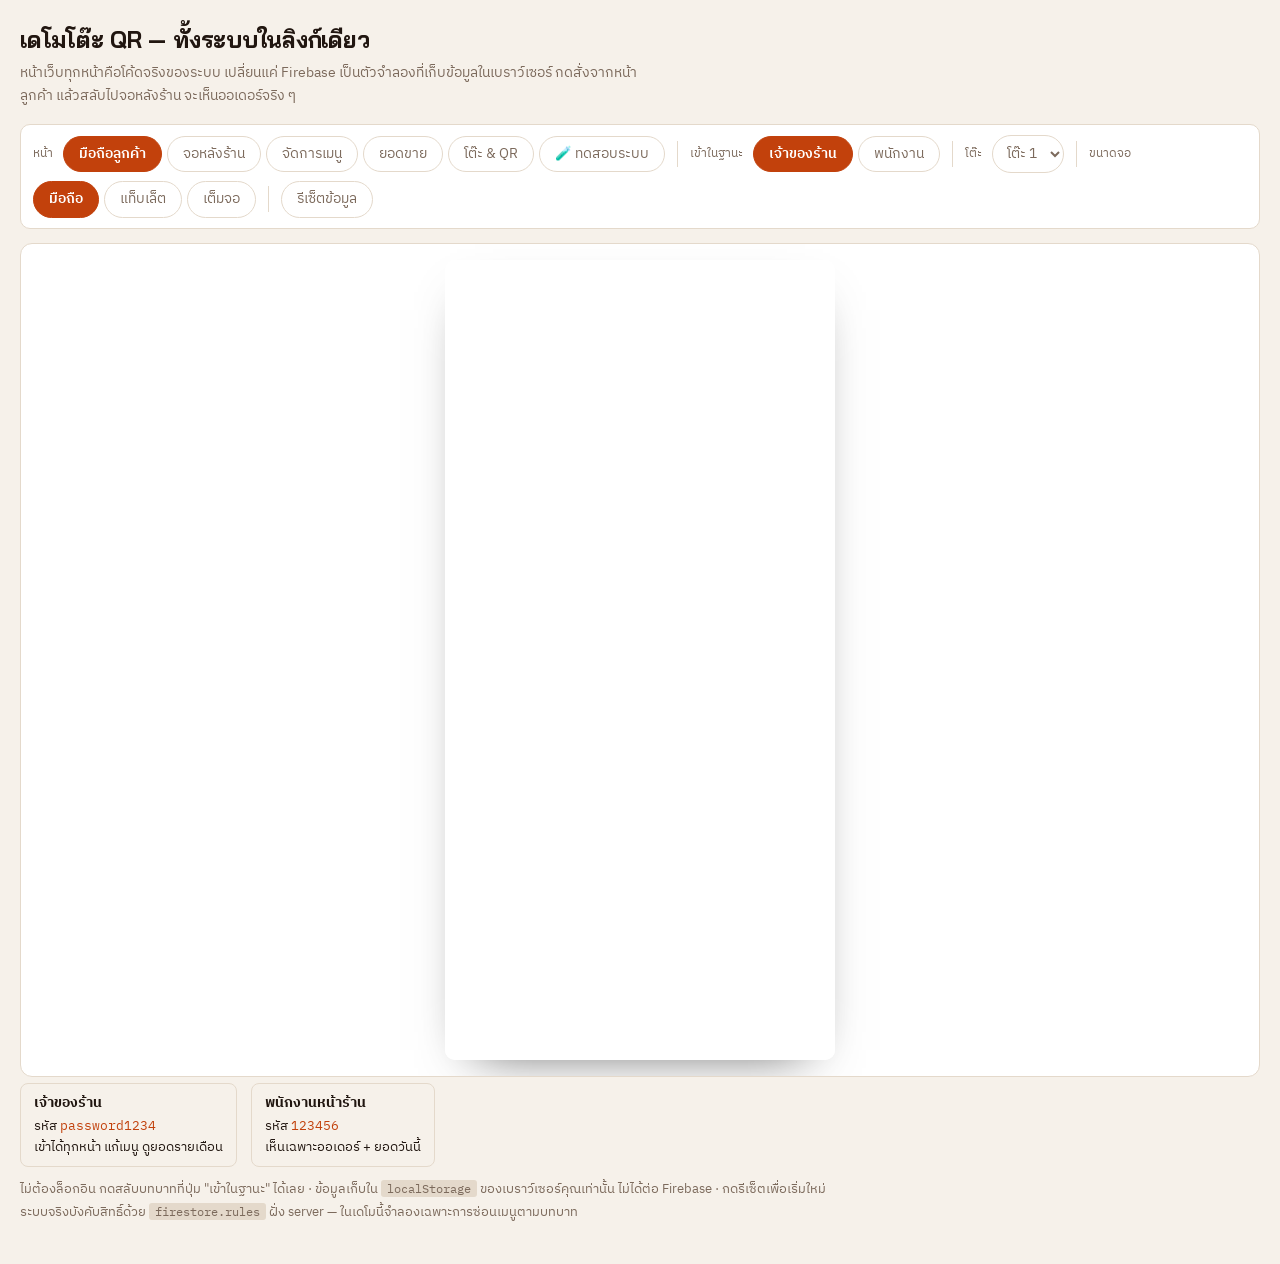
==== public/demo/index.html @ 30f846d1 "Translate Thai dish names to Burmese automatically on the staff board When the owner has not typed a" ====
<!doctype html>
<html lang="th">
<meta name="viewport" content="width=device-width, initial-scale=1">
<meta name="robots" content="noindex">
<meta charset="utf-8">
<title>เดโมโต๊ะ QR</title>
<link rel="preconnect" href="https://fonts.googleapis.com">
<link rel="preconnect" href="https://fonts.gstatic.com" crossorigin>
<link rel="stylesheet" href="https://fonts.googleapis.com/css2?family=Bai+Jamjuree:wght@600;700&family=IBM+Plex+Mono:wght@400;500&family=IBM+Plex+Sans+Thai:wght@400;500;600&family=Noto+Sans+Myanmar:wght@400;600&display=swap">
<style>
:root{--bg:#12100D;--panel:#1C1812;--line:#332A20;--ink:#F2E9DE;--muted:#9C8C7B;--accent:#FB923C;--on:#1C1006}
@media (prefers-color-scheme:light){:root{--bg:#F6F1EA;--panel:#FFFFFF;--line:#E4D9CB;--ink:#211610;--muted:#7C6A5C;--accent:#C2410C;--on:#fff}}
*{box-sizing:border-box}
body{margin:0;background:var(--bg);color:var(--ink);
  font-family:"IBM Plex Sans Thai","Noto Sans Thai",system-ui,sans-serif;font-size:15px;line-height:1.7}
.wrap{max-width:1320px;margin:0 auto;padding:20px 20px 40px}
h1{font-family:"Bai Jamjuree","IBM Plex Sans Thai","Leelawadee UI","Noto Sans Thai",Tahoma,system-ui,sans-serif;font-size:23px;font-weight:700;margin:0 0 3px;letter-spacing:-.01em}
.sub{color:var(--muted);font-size:13.5px;margin:0 0 16px;max-width:80ch}
.bar{display:flex;flex-wrap:wrap;gap:8px;align-items:center;background:var(--panel);
  border:1px solid var(--line);border-radius:10px;padding:10px 12px;margin-bottom:14px}
.bar .grp{display:flex;gap:5px;flex-wrap:wrap;align-items:center}
.bar .sep{width:1px;height:26px;background:var(--line);margin:0 4px}
button,select{font:inherit;color:inherit;cursor:pointer}
.nb{border:1px solid var(--line);background:transparent;color:var(--muted);border-radius:100px;
  padding:6px 15px;font-size:13.5px;white-space:nowrap}
.nb:hover{color:var(--ink);border-color:var(--muted)}
.nb[aria-pressed="true"]{background:var(--accent);color:var(--on);border-color:var(--accent);font-weight:600}
select.nb{padding:6px 10px}
.lbl{font-size:12px;color:var(--muted);margin-right:2px}
.stage{display:grid;place-items:start center;background:var(--panel);border:1px solid var(--line);
  border-radius:12px;padding:16px;overflow:auto}
#frame{border:0;background:#fff;border-radius:10px;box-shadow:0 20px 50px -30px rgba(0,0,0,.7);
  width:100%;height:820px;transition:width .25s ease}
.hint{color:var(--muted);font-size:12.5px;margin:12px 0 0;line-height:1.8}
.hint code{background:var(--line);padding:1px 6px;border-radius:3px;font-family:"IBM Plex Mono",ui-monospace,"Leelawadee UI","Noto Sans Thai",Tahoma,monospace;font-size:11.5px}
.acct{display:flex;gap:14px;flex-wrap:wrap;margin-top:6px}
.acct div{border:1px solid var(--line);border-radius:8px;padding:8px 13px;font-size:12.5px;line-height:1.7}
.acct b{font-size:13.5px}
.acct span{font-family:"IBM Plex Mono",ui-monospace,"Leelawadee UI","Noto Sans Thai",Tahoma,monospace;color:var(--accent)}
</style>

<div class="wrap">
  <h1>เดโมโต๊ะ QR — ทั้งระบบในลิงก์เดียว</h1>
  <p class="sub">หน้าเว็บทุกหน้าคือโค้ดจริงของระบบ เปลี่ยนแค่ Firebase เป็นตัวจำลองที่เก็บข้อมูลในเบราว์เซอร์
    กดสั่งจากหน้าลูกค้า แล้วสลับไปจอหลังร้าน จะเห็นออเดอร์จริง ๆ</p>

  <div class="bar">
    <span class="lbl">หน้า</span>
    <div class="grp" id="nav"></div>
    <div class="sep"></div>
    <span class="lbl">เข้าในฐานะ</span>
    <div class="grp" id="roles"></div>
    <div class="sep"></div>
    <span class="lbl">โต๊ะ</span>
    <select class="nb" id="tablePick"></select>
    <div class="sep"></div>
    <span class="lbl">ขนาดจอ</span>
    <div class="grp" id="sizes"></div>
    <div class="sep"></div>
    <button class="nb" id="reset">รีเซ็ตข้อมูล</button>
  </div>

  <div class="stage"><iframe id="frame" title="หน้าจอระบบ"></iframe></div>

  <div class="acct">
    <div><b>เจ้าของร้าน</b><br>รหัส <span>password1234</span><br>เข้าได้ทุกหน้า แก้เมนู ดูยอดรายเดือน</div>
    <div><b>พนักงานหน้าร้าน</b><br>รหัส <span>123456</span><br>เห็นเฉพาะออเดอร์ + ยอดวันนี้</div>
  </div>
  <p class="hint">
    ไม่ต้องล็อกอิน กดสลับบทบาทที่ปุ่ม "เข้าในฐานะ" ได้เลย · ข้อมูลเก็บใน <code>localStorage</code> ของเบราว์เซอร์คุณเท่านั้น
    ไม่ได้ต่อ Firebase · กดรีเซ็ตเพื่อเริ่มใหม่<br>
    ระบบจริงบังคับสิทธิ์ด้วย <code>firestore.rules</code> ฝั่ง server — ในเดโมนี้จำลองเฉพาะการซ่อนเมนูตามบทบาท
  </p>
</div>

<script>
var SHARED = "function initializeApp(c){return{name:\"[MOCK]\",options:c}}\n\nvar AKEY = \"mock-auth-user\";\nvar USERS = { \"owner@qrmenu.local\": { uid: \"u_manager\", pw: \"password1234\" },\n              \"staff@qrmenu.local\": { uid: \"u_staff\",   pw: \"123456\" } };\nvar ALIST = new Set();\nfunction authRead(){ try { return JSON.parse(localStorage.getItem(AKEY) || \"null\"); } catch (e) { return null; } }\nfunction authEmit(){ var u = authRead(); ALIST.forEach(function (f) { f(u); }); }\nfunction getAuth(){ return { get currentUser(){ return authRead(); } }; }\nvar browserLocalPersistence = \"local\";\nasync function setPersistence(){}\nfunction connectAuthEmulator(){}\nasync function signInWithEmailAndPassword(_a, email, pw){\n  var r = USERS[String(email).trim().toLowerCase()];\n  if (!r || r.pw !== pw) { var e = new Error(\"อีเมลหรือรหัสผ่านไม่ถูกต้อง\"); e.code = \"auth/invalid-credential\"; throw e; }\n  var u = { uid: r.uid, email: String(email).trim().toLowerCase() };\n  localStorage.setItem(AKEY, JSON.stringify(u)); authEmit(); return { user: u };\n}\nasync function signOut(){ localStorage.removeItem(AKEY); authEmit(); }\nfunction onAuthStateChanged(_a, cb){ ALIST.add(cb); setTimeout(function(){ cb(authRead()); }, 0);\n  return function(){ ALIST.delete(cb); }; }\naddEventListener(\"storage\", function (e) { if (e.key === AKEY) authEmit(); });\n\n\nvar FKEY = \"mock-firestore\", BUMP = \"mock-firestore-v\";\nfunction fsLoad(){ try { return JSON.parse(localStorage.getItem(FKEY) || \"{}\"); } catch (e) { return {}; } }\nfunction fsSave(db){ localStorage.setItem(FKEY, JSON.stringify(db));\n  localStorage.setItem(BUMP, String(Date.now())); fsFire(); }\nvar fsSubs = new Set();\nfunction fsFire(){ fsSubs.forEach(function (f) { try { f(); } catch (e) { console.error(e); } }); }\naddEventListener(\"storage\", function (e) { if (e.key === FKEY || e.key === BUMP) fsFire(); });\nfunction fsRid(){ return Math.random().toString(36).slice(2,12) + Math.random().toString(36).slice(2,12); }\n\nclass Timestamp {\n  constructor(ms){ this.ms = ms; }\n  static fromDate(d){ return new Timestamp(d.getTime()); }\n  static now(){ return new Timestamp(Date.now()); }\n  toDate(){ return new Date(this.ms); }\n  toJSON(){ return { __ts: this.ms }; }\n}\nfunction fsRev(v){ return (v && typeof v === \"object\" && \"__ts\" in v) ? new Timestamp(v.__ts) : v; }\nfunction fsRevDoc(d){ var o = {}; for (var k in d) o[k] = fsRev(d[k]); return o; }\nvar SERVER_TS = \"__serverTimestamp__\";\nfunction serverTimestamp(){ return SERVER_TS; }\nfunction fsResolve(d){ var o = {}; for (var k in d) o[k] = d[k] === SERVER_TS ? { __ts: Date.now() } : d[k]; return o; }\n\nfunction getFirestore(){ return { mock: true }; }\nfunction connectFirestoreEmulator(){}\nfunction doc(b){ var seg = [].slice.call(arguments, 1);\n  var p = [(b && b.__path) || \"\"].concat(seg).filter(Boolean).join(\"/\");\n  return { __doc: true, __path: p, id: p.split(\"/\").pop() }; }\nfunction collection(b){ var seg = [].slice.call(arguments, 1);\n  var p = [(b && b.__path) || \"\"].concat(seg).filter(Boolean).join(\"/\");\n  return { __col: true, __path: p, __filters: [], __order: null }; }\nfunction query(r){ var ops = [].slice.call(arguments, 1);\n  var q = Object.assign({}, r, { __filters: (r.__filters || []).slice(), __order: r.__order });\n  ops.forEach(function (o) { if (o.type === \"where\") q.__filters.push(o); if (o.type === \"order\") q.__order = o; });\n  return q; }\nfunction where(field, op, value){ return { type: \"where\", field: field, op: op, value: value }; }\nfunction orderBy(field, dir){ return { type: \"order\", field: field, dir: dir || \"asc\" }; }\n\nfunction fsNum(v){ return v instanceof Timestamp ? v.ms : (v && v.__ts != null ? v.__ts : v); }\nfunction fsCmp(a, b){ var x = fsNum(a), y = fsNum(b); return x < y ? -1 : x > y ? 1 : 0; }\nfunction fsMatch(d, f){ var v = d[f.field];\n  switch (f.op) {\n    case \"==\": return fsCmp(v, f.value) === 0;\n    case \"!=\": return fsCmp(v, f.value) !== 0;\n    case \">\":  return fsCmp(v, f.value) > 0;\n    case \">=\": return fsCmp(v, f.value) >= 0;\n    case \"<\":  return fsCmp(v, f.value) < 0;\n    case \"<=\": return fsCmp(v, f.value) <= 0;\n    default:   return true;\n  } }\nfunction fsReadCol(ref){\n  var db = fsLoad(), pre = ref.__path + \"/\";\n  var rows = Object.keys(db)\n    .filter(function (p) { return p.indexOf(pre) === 0 && p.slice(pre.length).indexOf(\"/\") === -1; })\n    .map(function (p) { return { id: p.split(\"/\").pop(), data: fsRevDoc(db[p]) }; });\n  (ref.__filters || []).forEach(function (f) {\n    rows = rows.filter(function (r) { return fsMatch(r.data, f); }); });\n  if (ref.__order) {\n    var f2 = ref.__order;\n    rows.sort(function (a, b) { return fsCmp(a.data[f2.field], b.data[f2.field]) * (f2.dir === \"desc\" ? -1 : 1); });\n  } else {\n    rows.sort(function (a, b) { return a.id < b.id ? -1 : 1; });\n  }\n  return rows;\n}\nfunction fsSnap(r){ return { id: r.id, exists: function(){ return true; }, data: function(){ return r.data; },\n  metadata: { fromCache: false, hasPendingWrites: false } }; }\nasync function getDoc(ref){ var db = fsLoad(), d = db[ref.__path];\n  return d ? fsSnap({ id: ref.id, data: fsRevDoc(d) })\n           : { id: ref.id, exists: function(){ return false; }, data: function(){}, metadata: {} }; }\nasync function getDocs(ref){ var rows = fsReadCol(ref);\n  return { docs: rows.map(fsSnap), size: rows.length, empty: !rows.length, docChanges: function(){ return []; } }; }\nasync function setDoc(ref, data, o){ var db = fsLoad();\n  db[ref.__path] = (o && o.merge) ? Object.assign({}, db[ref.__path] || {}, fsResolve(data)) : fsResolve(data);\n  fsSave(db); }\nasync function updateDoc(ref, data){ var db = fsLoad();\n  if (!db[ref.__path]) { var e = new Error(\"ไม่พบเอกสาร\"); e.code = \"not-found\"; throw e; }\n  db[ref.__path] = Object.assign({}, db[ref.__path], fsResolve(data)); fsSave(db); }\nasync function addDoc(ref, data){ var id = fsRid(), db = fsLoad();\n  db[ref.__path + \"/\" + id] = fsResolve(data); fsSave(db); return doc({ __path: ref.__path }, id); }\nasync function deleteDoc(ref){ var db = fsLoad(); delete db[ref.__path]; fsSave(db); }\nfunction writeBatch(){ var ops = []; return {\n  set: function (r, d, o) { ops.push(function () { return setDoc(r, d, o); }); },\n  update: function (r, d) { ops.push(function () { return updateDoc(r, d); }); },\n  delete: function (r) { ops.push(function () { return deleteDoc(r); }); },\n  commit: async function () { for (var i = 0; i < ops.length; i++) await ops[i](); } }; }\nfunction onSnapshot(ref, next, err){\n  var isDoc = !!ref.__doc;\n  var push = async function () {\n    try { next(isDoc ? await getDoc(ref) : await getDocs(ref)); } catch (e) { if (err) err(e); } };\n  fsSubs.add(push); push();\n  return function () { fsSubs.delete(push); };\n}\n\n// ============================================================\n//  ไฟล์เดียวที่ต้องแก้ตอนขึ้นระบบจริง\n//  ค่าพวกนี้ไม่ใช่ความลับ — Firebase ออกแบบมาให้เปิดเผยได้\n//  ความปลอดภัยอยู่ที่ firestore.rules กับ App Check\n// ============================================================\n\n// Firebase Console > Project settings > General > Your apps > Web app > Config\nconst FIREBASE_CONFIG = {\n  apiKey: \"AIzaSyCJiZr7Nu9HrNzIy9YfVadICh1_0OkRfnY\",\n  authDomain: \"qr-menu-1234c.firebaseapp.com\",\n  projectId: \"qr-menu-1234c\",\n  storageBucket: \"qr-menu-1234c.firebasestorage.app\",\n  messagingSenderId: \"2987114356\",\n  appId: \"1:2987114356:web:caa491545a781702753621\",\n  // ponytail: measurementId ตัดออก ระบบไม่ได้ใช้ Analytics (ไม่ต้องมี cookie banner)\n};\n\n// Firebase Console > App Check > Apps > reCAPTCHA v3 site key\n// เว้นว่างไว้ = ไม่เปิด App Check (ใช้ตอนพัฒนาได้ แต่ก่อนเปิดร้านจริงต้องใส่)\nconst RECAPTCHA_SITE_KEY = \"\";\n\n// ตอนพัฒนาในเครื่อง ตั้ง true แล้วรัน `firebase emulators:start`\n// จะได้ไม่ไปยิงฐานข้อมูลจริง\nconst USE_EMULATOR = false;\n\n// รูปเมนูเก็บเป็น data URI ใน Firestore (ไม่ใช้ Cloud Storage ที่ต้องผูกบัตร)\n//\n// ค่าพวกนี้ตั้งจากการวัดรูปอาหารจริง 20 รูป (tools/make-mobile-compare.py):\n//   240px q0.55 webp -> เฉลี่ย 10.5 KB/รูป  เมนู 20 รายการ = 288 KB  รับได้ ~1,010 บิล/วัน\n//   320px q0.62 jpeg -> เฉลี่ย 19.8 KB/รูป  เมนู 20 รายการ = 506 KB  รับได้ ~576 บิล/วัน\n//   420px q0.75 jpeg -> เฉลี่ย 54.7 KB/รูป  ชนเพดาน ระบบต้องลดคุณภาพเอง เหลือ ~265 บิล/วัน\n//\n// รูปแสดงในเมนูที่ 82px — 240px ยังเหลือเผื่อจอ 3x (246px) พอดี\n// ที่ขนาดจริงบนมือถือแยกไม่ออกจาก 320px ต้องซูม 6 เท่าถึงจะเห็นต่าง\n// อยากได้รูปคมขึ้นแลกกับโควตา: ดูตารางเทียบใน README หัวข้อ \"เรื่องโควตา\"\nconst IMAGE_MAX_PX = 240;\nconst IMAGE_QUALITY = 0.55;\nconst IMAGE_MAX_BYTES = 40 * 1024;\n\n// หน้าล็อกอินมีช่องรหัสผ่านช่องเดียว — ระบบลองรหัสกับบัญชีเหล่านี้ตามลำดับ\n// รหัสตรงบัญชีไหน = เข้าเป็นบัญชีนั้น (สิทธิ์จริงตัดสินที่ settings/roles + firestore.rules)\n// อีเมลไม่ใช่ความลับ และโดเมนไม่ใช่เมลจริง: ลืมรหัสต้องรีเซ็ตที่ Firebase Console\n// ponytail: ลองทีละบัญชี = รหัสผิด 1 ครั้งนับเป็น 2 ครั้งใน rate limit ของ Firebase — 2 บัญชียังไม่เป็นปัญหา\nconst LOGIN_DOMAIN = \"qrmenu.local\";\nconst LOGIN_ACCOUNTS = [`owner@${LOGIN_DOMAIN}`, `staff@${LOGIN_DOMAIN}`];\n\n// UID ของ 2 บัญชีข้างบน (Firebase Console > Authentication > Users > User UID)\n// เจ้าของล็อกอินครั้งแรก ระบบเขียนค่านี้ลง settings/roles ให้เอง ไม่ต้องไปกรอกใน Console\n// uid ไม่ใช่ความลับ — คนอื่นรู้ก็ล็อกอินแทนไม่ได้ ต้องมีรหัสผ่าน\nconst ROLE_UIDS = {\n  managers: [\"AngZmdRrfngD3TeklPAwdRhRGmr2\"],  // owner@qrmenu.local\n  staff:    [\"ISgrkRMfycesPs0DTqVgJsp91cd2\"],  // staff@qrmenu.local\n};\n\n// ============================================================\n//  จุดเดียวที่ import Firebase SDK — ไฟล์อื่น import ต่อจากที่นี่\n//  อยากอัปเวอร์ชัน SDK: แก้เลขเวอร์ชันใน 3 บรรทัด import ข้างล่าง\n// ============================================================\n\n\n\n\n\n\nconst app = initializeApp(FIREBASE_CONFIG);\nconst auth = getAuth(app);\nconst db = getFirestore(app);\n\nif (USE_EMULATOR) {\n  connectAuthEmulator(auth, \"http://127.0.0.1:9099\", { disableWarnings: true });\n  connectFirestoreEmulator(db, \"127.0.0.1\", 8080);\n}\n\n\n\n/* ---------------- helper ทั่วไป ---------------- */\nconst baht = n => Number(n || 0).toLocaleString(\"th-TH\");\nconst esc = s => String(s ?? \"\").replace(/[&<>\"']/g,\n  c => ({ \"&\": \"&amp;\", \"<\": \"&lt;\", \">\": \"&gt;\", '\"': \"&quot;\", \"'\": \"&#39;\" }[c]));\n\nconst pad2 = n => String(n).padStart(2, \"0\");\nconst dayKey = d => `${d.getFullYear()}-${pad2(d.getMonth() + 1)}-${pad2(d.getDate())}`;\nconst monthKey = d => `${d.getFullYear()}-${pad2(d.getMonth() + 1)}`;\nconst hhmm = d => d ? `${pad2(d.getHours())}:${pad2(d.getMinutes())}` : \"--:--\";\n\nconst TH_MONTH = [\"มกราคม\",\"กุมภาพันธ์\",\"มีนาคม\",\"เมษายน\",\"พฤษภาคม\",\"มิถุนายน\",\n  \"กรกฎาคม\",\"สิงหาคม\",\"กันยายน\",\"ตุลาคม\",\"พฤศจิกายน\",\"ธันวาคม\"];\nconst TH_DAY = [\"อาทิตย์\",\"จันทร์\",\"อังคาร\",\"พุธ\",\"พฤหัสบดี\",\"ศุกร์\",\"เสาร์\"];\nconst monthLabel = k => { const [y, m] = k.split(\"-\"); return `${TH_MONTH[+m - 1]} ${+y + 543}`; };\n\n/* ---------------- ภาษาของ \"หน้าหลังร้าน\" ----------------\n   หน้าลูกค้าเป็นภาษาไทยอย่างเดียว — คนไทยสแกนใช้ ไม่ต้องมีตัวเลือก\n   ส่วนพนักงานหน้าร้านหลายคนเป็นคนพม่า เลยให้สลับภาษาได้เฉพาะจอหลังร้าน\n\n   แปลเฉพาะที่พนักงานหน้าร้านเห็น: หน้าล็อกอิน + แถบบน + กระดานออเดอร์\n   หน้าที่เป็นของผู้จัดการ (เมนู ยอดขาย โต๊ะ) ไม่ต้องแปล เพราะ staff เข้าไม่ได้อยู่แล้ว\n\n   ponytail: ฝัง 2 ภาษาไว้ตรง ๆ ~30 ก้อน ไม่ใช้ i18n library\n   ⚠️ คำแปลพม่าต้องให้เจ้าของภาษาตรวจก่อนส่งมอบ                              */\nconst LANGS = [\n  { id: \"th\", label: \"ไทย\" },\n  { id: \"my\", label: \"မြန်မာ\" },\n];\nconst LANG_KEY = \"qr-order-lang\";\n\nconst STRINGS = {\n  th: {\n    backoffice: \"ระบบหลังร้าน\",\n    signout: \"ออกจากระบบ\",\n    navOrders: \"ออเดอร์\", navMenu: \"จัดการเมนู\", navReport: \"ยอดขาย\", navTables: \"โต๊ะ & QR\",\n    roleManager: \"ผู้จัดการ\", roleStaff: \"พนักงานหน้าร้าน\",\n\n    loginSub: \"ใส่รหัสผ่านของเจ้าของร้านหรือพนักงาน\",\n    email: \"ชื่อผู้ใช้\", password: \"รหัสผ่าน\", signin: \"เข้าสู่ระบบ\",\n    noAccessTitle: \"บัญชีนี้ยังไม่มีสิทธิ์เข้าระบบ\",\n    noAccessText: \"แจ้งผู้จัดการร้านให้เพิ่มบัญชีนี้เข้าระบบก่อน\",\n\n    ordersTitle: \"ออเดอร์วันนี้\",\n    ordersHint: \"บิลที่ยังไม่กดเสิร์ฟ แก้จำนวนหรือเอารายการออกได้ เผื่อลูกค้าสั่งผิด — \" +\n                \"พอกดเสิร์ฟแล้วบิลจะล็อก ถ้าต้องแก้ให้กดย้อนกลับก่อน\",\n    fNew: \"รอเสิร์ฟ\", fDone: \"เสิร์ฟแล้ว\", fCancelled: \"ยกเลิก\", fAll: \"ทั้งหมด\",\n    waiting: \"กำลังรอออเดอร์…\",\n    emptyNew: \"ยังไม่มีบิลที่รอเสิร์ฟ\", emptyOther: \"ไม่มีบิลในหมวดนี้\",\n    table: \"โต๊ะ\", baht: \"บาท\", edited: \"แก้ไขแล้ว\",\n    btnServed: \"เสิร์ฟแล้ว\", btnCancel: \"ยกเลิกบิล\", btnUndo: \"ย้อนกลับ\", btnRestore: \"เรียกคืน\",\n    askRemoveLine: (n, t) => `เอา \"${n}\" ออกจากบิลโต๊ะ ${t}?`,\n    askCancelBill: t => `ยกเลิกบิลโต๊ะ ${t} ทั้งใบ?`,\n    allRemoved: \"เอารายการออกหมดแล้ว บิลนี้ถูกยกเลิก\",\n    cantRestore: \"บิลนี้ไม่เหลือรายการแล้ว เรียกคืนไม่ได้\",\n    loadFail: \"โหลดออเดอร์ไม่ได้\",\n    newOrder: \"ออเดอร์ใหม่\",\n    changePw: \"เปลี่ยนรหัสผ่าน\",\n    newPw: \"รหัสผ่านใหม่\",\n    pwTooShort: \"รหัสผ่านต้องยาวอย่างน้อย 8 ตัว\",\n    pwChanged: \"เปลี่ยนรหัสผ่านเรียบร้อย จดไว้ให้ดี\",\n    pwNeedRelogin: \"เพื่อความปลอดภัย ต้องออกจากระบบแล้วเข้าใหม่ก่อนเปลี่ยนรหัสผ่าน\",\n  },\n  my: {\n    backoffice: \"ဆိုင်တွင်းစနစ်\",\n    signout: \"ထွက်မည်\",\n    navOrders: \"မှာယူမှုများ\", navMenu: \"မီနူးစီမံ\", navReport: \"ရောင်းအား\", navTables: \"စားပွဲ & QR\",\n    roleManager: \"မန်နေဂျာ\", roleStaff: \"ဆိုင်ဝန်ထမ်း\",\n\n    loginSub: \"ဆိုင်ရှင် သို့မဟုတ် ဝန်ထမ်း စကားဝှက်ကို ထည့်ပါ\",\n    email: \"အသုံးပြုသူအမည်\", password: \"စကားဝှက်\", signin: \"ဝင်မည်\",\n    noAccessTitle: \"ဤအကောင့်တွင် ဝင်ခွင့် မရှိသေးပါ\",\n    noAccessText: \"မန်နေဂျာကို ပြောပြီး ဤအကောင့်ကို ထည့်ခိုင်းပါ\",\n\n    ordersTitle: \"ယနေ့ မှာယူမှုများ\",\n    ordersHint: \"မပို့ရသေးသော ဘောက်ချာများကို အရေအတွက်ပြင်ခြင်း၊ ပစ္စည်းဖြုတ်ခြင်း ပြုလုပ်နိုင်သည် — \" +\n                \"ပို့ပြီးပါက ဘောက်ချာ ပိတ်သွားမည် ပြင်လိုပါက ပြန်ဖွင့်ရန် နှိပ်ပါ\",\n    fNew: \"မပို့ရသေး\", fDone: \"ပို့ပြီး\", fCancelled: \"ပယ်ဖျက်\", fAll: \"အားလုံး\",\n    waiting: \"မှာယူမှု စောင့်နေသည်…\",\n    emptyNew: \"မပို့ရသေးသော ဘောက်ချာ မရှိပါ\", emptyOther: \"ဤအမျိုးအစားတွင် ဘောက်ချာ မရှိပါ\",\n    table: \"စားပွဲ\", baht: \"ဘတ်\", edited: \"ပြင်ပြီး\",\n    btnServed: \"ပို့ပြီး\", btnCancel: \"ဘောက်ချာ ပယ်ဖျက်\", btnUndo: \"ပြန်ဖွင့်\", btnRestore: \"ပြန်ယူ\",\n    askRemoveLine: (n, t) => `စားပွဲ ${t} ၏ ဘောက်ချာမှ \"${n}\" ကို ဖြုတ်မလား?`,\n    askCancelBill: t => `စားပွဲ ${t} ၏ ဘောက်ချာ တစ်ခုလုံး ပယ်ဖျက်မလား?`,\n    allRemoved: \"ပစ္စည်းအားလုံး ဖြုတ်ပြီးသဖြင့် ဤဘောက်ချာ ပယ်ဖျက်ပါပြီ\",\n    cantRestore: \"ဤဘောက်ချာတွင် ပစ္စည်း မကျန်တော့သဖြင့် ပြန်မယူနိုင်ပါ\",\n    loadFail: \"မှာယူမှုများ ဖတ်၍မရပါ\",\n    newOrder: \"မှာယူမှုအသစ်\",\n    changePw: \"စကားဝှက် ပြောင်းမည်\",\n    newPw: \"စကားဝှက် အသစ်\",\n    pwTooShort: \"စကားဝှက်သည် အနည်းဆုံး ၈ လုံး ရှိရမည်\",\n    pwChanged: \"စကားဝှက် ပြောင်းပြီးပါပြီ မှတ်ထားပါ\",\n    pwNeedRelogin: \"လုံခြုံရေးအတွက် ထွက်ပြီး ပြန်ဝင်ပြီးမှ ပြောင်းနိုင်ပါသည်\",\n  },\n};\n\nlet currentLang = \"th\";\ntry { if (STRINGS[localStorage.getItem(LANG_KEY)]) currentLang = localStorage.getItem(LANG_KEY); } catch (_) {}\n\nconst getLang = () => currentLang;\nfunction setLang(id) {\n  currentLang = STRINGS[id] ? id : \"th\";\n  document.documentElement.lang = currentLang;\n  try { localStorage.setItem(LANG_KEY, currentLang); } catch (_) {}\n  return currentLang;\n}\n/** ข้อความหน้าหลังร้านตามภาษาที่พนักงานเลือก */\nconst t = key => STRINGS[currentLang][key];\n\n/** โหลดหน้าใหม่ — ตัว build ของเดโมจะ patch ให้ยิงไปที่ shell แทน */\nconst reloadPage = () => location.reload();\n\n/* ---------------- แปลชื่อเมนูไทย → พม่า อัตโนมัติ ----------------\n   ใช้เมื่อเจ้าของยังไม่ได้กรอกชื่อพม่าเอง — จอพนักงานจะได้ไม่ว่าง\n   ponytail: คลังคำ + จับคำยาวสุดก่อน ไม่ใช้ API แปลภาษา (ต้องผูกบัตร และร้านไม่มีคนดูแล)\n   ผลเป็นคำแปลคร่าว ๆ ทีละคำ — เจ้าของกรอกชื่อพม่าเองได้เสมอ และชื่อที่กรอกจะชนะ\n   ⚠️ คำแปลชุดนี้ต้องให้คนพม่าตรวจ  [คำไทย, คำพม่า, 1 = เนื้อสัตว์/วัตถุดิบหลัก ยกไปไว้หน้า] */\nconst MY_WORDS = [\n  [\"เมนูใหม่\", \"ဟင်းလျာအသစ်\"],\n  [\"ข้าวมันไก่\", \"ကြက်ဆီထမင်း\"], [\"ข้าวผัด\", \"ထမင်းကြော်\"], [\"ข้าวเหนียว\", \"ကောက်ညှင်း\"],\n  [\"ข้าวต้ม\", \"ဆန်ပြုတ်\"], [\"ข้าวเปล่า\", \"ထမင်းဖြူ\"], [\"ข้าวสวย\", \"ထမင်းဖြူ\"], [\"ข้าวซอย\", \"ခေါက်ဆွဲ (ခေါဆွယ်)\"],\n  [\"ข้าว\", \"ထမင်း\"],\n  [\"ผัดไทย\", \"ပတ်ထိုင်း\"], [\"ผัดซีอิ๊ว\", \"ပဲငံပြာရည်ကြော်\"], [\"ผัดขี้เมา\", \"မူးယစ်ကြော်\"],\n  [\"ต้มยำ\", \"တုံယမ်း\"], [\"ต้มข่า\", \"တုံခါ\"],\n  [\"แกงเขียวหวาน\", \"အစိမ်းရောင်ဟင်း\"], [\"แกงแดง\", \"အနီရောင်ဟင်း\"], [\"แกงกะหรี่\", \"ကုလားဟင်း\"],\n  [\"แกงคั่ว\", \"ခူဟင်း\"], [\"มัสมั่น\", \"မတ်စမန်ဟင်း\"], [\"พะแนง\", \"ပနန်ဟင်း\"], [\"แกง\", \"ဟင်း\"],\n  [\"ส้มตำ\", \"သင်္ဘောသီးသုပ်\"], [\"ยำ\", \"သုပ်\"],\n  [\"ก๋วยเตี๋ยว\", \"ခေါက်ဆွဲ\"], [\"เส้นใหญ่\", \"ခေါက်ဆွဲပြား\"], [\"เส้นเล็ก\", \"ခေါက်ဆွဲသေး\"],\n  [\"บะหมี่\", \"ခေါက်ဆွဲဝါ\"], [\"วุ้นเส้น\", \"ကြာဆံ\"],\n  [\"กะเพรา\", \"ကပေါ\"], [\"ผัดพริกแกง\", \"ဟင်းခတ်မှုန့်ကြော်\"], [\"พริกแกง\", \"ဟင်းခတ်မှုန့်\"],\n  [\"ผัด\", \"ကြော်\"], [\"ทอด\", \"ကြော်\"], [\"ย่าง\", \"ကင်\"], [\"ปิ้ง\", \"ကင်\"], [\"ต้ม\", \"ပြုတ်\"],\n  [\"ตุ๋น\", \"နှပ်\"], [\"นึ่ง\", \"ပေါင်း\"], [\"ราด\", \"ဆမ်း\"],\n  [\"ปีกไก่\", \"ကြက်တောင်ပံ\", 1], [\"ไก่\", \"ကြက်သား\", 1],\n  [\"หมูกรอบ\", \"ဝက်သားကြွပ်\", 1], [\"หมูสับ\", \"ဝက်သားနုပ်\", 1], [\"หมูแดง\", \"ဝက်သားနီ\", 1], [\"หมู\", \"ဝက်သား\", 1],\n  [\"เนื้อ\", \"အမဲသား\", 1], [\"กุ้ง\", \"ပုစွန်\", 1], [\"ปลาหมึก\", \"ပြည်ကြီးငါး\", 1], [\"ปลา\", \"ငါး\", 1],\n  [\"ทะเล\", \"ပင်လယ်စာ\", 1], [\"เป็ด\", \"ဘဲသား\", 1], [\"ปู\", \"ဂဏန်း\", 1], [\"เต้าหู้\", \"တို့ဟူး\", 1],\n  [\"ทอดมัน\", \"ငါးဖယ်ကြော်\"],\n  [\"ไข่ดาว\", \"ကြက်ဥကြော်\"], [\"ไข่เจียว\", \"ကြက်ဥမွှေကြော်\"], [\"ไข่\", \"ကြက်ဥ\"],\n  [\"ผักบุ้ง\", \"ကန်စွန်းရွက်\"], [\"ผัก\", \"ဟင်းသီးဟင်းရွက်\"], [\"กระเทียม\", \"ကြက်သွန်ဖြူ\"],\n  [\"พริกไทยดำ\", \"ငရုတ်ကောင်းနက်\"], [\"พริก\", \"ငရုတ်သီး\"], [\"น้ำปลา\", \"ငံပြာရည်\"], [\"ตะไคร้\", \"စပါးလင်\"],\n  [\"ชาเย็น\", \"လက်ဖက်ရည်အေး\"], [\"ชา\", \"လက်ဖက်ရည်\"], [\"กาแฟ\", \"ကော်ဖီ\"], [\"โกโก้\", \"ကိုကိုး\"],\n  [\"น้ำมะนาว\", \"သံပုရာရည်\"], [\"น้ำเปล่า\", \"ရေ\"], [\"น้ำแข็ง\", \"ရေခဲ\"], [\"โซดา\", \"ဆိုဒါ\"],\n  [\"โค้ก\", \"ကိုကာကိုလာ\"], [\"เบียร์\", \"ဘီယာ\"], [\"น้ำ\", \"ရည်\"],\n  [\"ลาบ\", \"လာ့ပ်\"], [\"ไทย\", \"ထိုင်း\"], [\"สด\", \"လတ်\"], [\"ข้น\", \"ပျစ်\"], [\"กรอบ\", \"ကြွပ်\"],\n  [\"พิเศษ\", \"အထူး\"], [\"ธรรมดา\", \"ပုံမှန်\"], [\"ไม่เผ็ด\", \"မစပ်\"], [\"เผ็ด\", \"စပ်\"],\n  [\"หวาน\", \"ချို\"], [\"เปรี้ยว\", \"ချဉ်\"], [\"เย็น\", \"အေး\"], [\"ร้อน\", \"ပူ\"],\n].sort((a, b) => b[0].length - a[0].length);\n\n/** \"ข้าวกะเพราไก่ไข่ดาว\" → \"ကြက်သား ထမင်း ကပေါ ကြက်ဥကြော်\"  ไม่รู้จักสักคำ → \"\" */\nfunction autoMy(th) {\n  const s = String(th || \"\").replace(/\\s+/g, \"\");\n  const main = [], rest = [];\n  let i = 0, unknown = \"\", hit = false;\n  const flush = () => { if (unknown) { rest.push(unknown); unknown = \"\"; } };\n  while (i < s.length) {\n    const w = MY_WORDS.find(([t]) => s.startsWith(t, i));\n    if (!w) { unknown += s[i++]; continue; }\n    flush(); hit = true;\n    (w[2] ? main : rest).push(w[1]);\n    i += w[0].length;\n  }\n  flush();\n  return hit ? [...main, ...rest].join(\" \") : \"\";\n}\n\nconst CATS = [\"แนะนำ\", \"ข้าว\", \"เส้น\", \"ทานเล่น\", \"เครื่องดื่ม\"];\n\n/** ช่วงเวลาของทั้งวันตาม timezone เครื่อง ใช้ query ออเดอร์รายวัน */\nfunction dayRange(d = new Date()) {\n  const from = new Date(d); from.setHours(0, 0, 0, 0);\n  const to = new Date(from); to.setDate(to.getDate() + 1);\n  return { from: Timestamp.fromDate(from), to: Timestamp.fromDate(to) };\n}\n\n/** Firestore ลองเชื่อมต่อใหม่ไปเรื่อย ๆ ไม่ยอม reject — หน้าลูกค้าจะค้างที่สปินเนอร์\n *  ถ้าเน็ตร้านล่ม เลยต้องมีนาฬิกาจับเวลาคุมไว้เอง */\nconst withTimeout = (p, ms = 12000, msg = \"เชื่อมต่อไม่ได้ ตรวจสอบสัญญาณอินเทอร์เน็ต\") =>\n  Promise.race([p, new Promise((_, rej) => setTimeout(() => rej(new Error(msg)), ms))]);\n\nlet toastTimer = null;\nfunction toast(msg, kind = \"ok\") {\n  let el = document.querySelector(\".toast-bar\");\n  if (!el) { el = document.createElement(\"div\"); el.className = \"toast-bar\"; document.body.appendChild(el); }\n  el.textContent = msg;\n  el.dataset.kind = kind;\n  el.classList.add(\"show\");\n  clearTimeout(toastTimer);\n  toastTimer = setTimeout(() => el.classList.remove(\"show\"), kind === \"err\" ? 5000 : 2600);\n}\n\n/** แปลง error ของ Firebase เป็นข้อความไทยที่คนหน้าร้านอ่านรู้เรื่อง */\nfunction friendlyError(e) {\n  const c = e?.code || \"\";\n  if (c.includes(\"permission-denied\")) return \"ไม่มีสิทธิ์ทำรายการนี้\";\n  if (c.includes(\"unavailable\") || c.includes(\"network\")) return \"เน็ตหลุด ลองใหม่อีกครั้ง\";\n  if (c.includes(\"invalid-credential\") || c.includes(\"wrong-password\") || c.includes(\"user-not-found\"))\n    return \"รหัสผ่านไม่ถูกต้อง\";\n  if (c.includes(\"too-many-requests\")) return \"ลองผิดหลายครั้งเกินไป รอสักครู่แล้วลองใหม่\";\n  // เจอตอนยังไม่ได้ใส่ค่า Firebase ลง config.js หรือใส่ผิด — ไม่ใช่ความผิดคนหน้าร้าน\n  if (c.includes(\"api-key\") || c.includes(\"invalid-api-key\") || c.includes(\"configuration-not-found\"))\n    return \"ระบบยังไม่ได้เชื่อมต่อฐานข้อมูล แจ้งผู้ดูแลให้ตั้งค่า Firebase ก่อน\";\n  if (c.includes(\"unauthorized-domain\"))\n    return \"โดเมนนี้ยังไม่ได้รับอนุญาต แจ้งผู้ดูแลให้เพิ่มใน Firebase > Authorized domains\";\n  return e?.message || \"เกิดข้อผิดพลาด\";\n}\n\n/* ---------------- ตั้งค่าร้าน (ชื่อ + ธีมสี) ---------------- */\nconst DEFAULT_SHOP = \"ร้านอาหาร\";\nconst PALETTES = [\n  { id: \"\",      name: \"ส้มอบอุ่น\",   dot: \"#C2410C\" },\n  { id: \"red\",   name: \"แดงมงคล\",    dot: \"#B4232E\" },\n  { id: \"green\", name: \"เขียวใบเตย\", dot: \"#0E6B4C\" },\n];\nconst SETTINGS_CACHE = \"qr-order-settings\";\nconst settingsRef = doc(db, \"settings\", \"shop\");\n\nfunction applySettings(s) {\n  const name = (s?.name || DEFAULT_SHOP).slice(0, 40);\n  const pal = PALETTES.some(p => p.id === s?.palette) ? s.palette : \"\";\n  document.querySelectorAll(\"[data-shopname]\").forEach(el => el.textContent = name);\n  if (pal) document.documentElement.setAttribute(\"data-palette\", pal);\n  else document.documentElement.removeAttribute(\"data-palette\");\n  document.title = name;\n  try { localStorage.setItem(SETTINGS_CACHE, JSON.stringify({ name, palette: pal })); } catch (_) {}\n  return { name, palette: pal };\n}\n\n/** อ่านค่าที่ cache ไว้มาทาก่อน จะได้ไม่เห็นชื่อ/สีเก่าแวบตอนโหลด */\nfunction applyCachedSettings() {\n  try { return applySettings(JSON.parse(localStorage.getItem(SETTINGS_CACHE) || \"null\")); }\n  catch (_) { return applySettings(null); }\n}\n\nasync function loadSettings() {\n  applyCachedSettings();\n  try {\n    const snap = await getDoc(settingsRef);\n    return applySettings(snap.exists() ? snap.data() : null);\n  } catch (_) {\n    return applyCachedSettings();          // เน็ตหลุดก็ยังแสดงของเดิมได้\n  }\n}\n\n/* ---------------- ย่อรูปก่อนเก็บ ---------------- */\n// ponytail: ฝัง data URI ใน Firestore แทน Cloud Storage เพราะ Storage ต้องผูกบัตรตั้งแต่ ก.พ. 2026\n// ถ้าวันไหนยอมผูกบัตรแล้ว ให้เปลี่ยนมาอัปขึ้น Storage แล้วเก็บแค่ URL\nfunction shrinkImage(file) {\n  return new Promise((resolve, reject) => {\n    if (!/^image\\//.test(file.type)) return reject(new Error(\"ไฟล์นี้ไม่ใช่รูปภาพ\"));\n    const img = new Image();\n    const url = URL.createObjectURL(file);\n    img.onload = () => {\n      URL.revokeObjectURL(url);\n      const s = Math.min(1, IMAGE_MAX_PX / Math.max(img.width, img.height));\n      const c = document.createElement(\"canvas\");\n      c.width = Math.max(1, Math.round(img.width * s));\n      c.height = Math.max(1, Math.round(img.height * s));\n      c.getContext(\"2d\").drawImage(img, 0, 0, c.width, c.height);\n      // WebP เล็กกว่า JPEG ประมาณครึ่งที่คุณภาพตาเปล่าเท่ากัน\n      // Safari ก่อนเวอร์ชัน 14 encode WebP ไม่ได้ จะคืน data:image/png มาแทน — ตกไปใช้ JPEG\n      const encode = q => {\n        const w = c.toDataURL(\"image/webp\", q);\n        return w.startsWith(\"data:image/webp\") ? w : c.toDataURL(\"image/jpeg\", q);\n      };\n      let q = IMAGE_QUALITY, out = encode(q);\n      // บีบซ้ำจนกว่าจะไม่เกินเพดาน ไม่งั้นกินโควตา egress ของ Firestore\n      while (out.length > IMAGE_MAX_BYTES && q > 0.3) { q -= 0.1; out = encode(q); }\n      if (out.length > IMAGE_MAX_BYTES) return reject(new Error(\"รูปใหญ่เกินไป ลองรูปอื่น\"));\n      resolve(out);\n    };\n    img.onerror = () => { URL.revokeObjectURL(url); reject(new Error(\"เปิดไฟล์รูปนี้ไม่ได้\")); };\n    img.src = url;\n  });\n}\n\n\n/** ตัดโดเมนออกตอนโชว์บนหน้าจอ พนักงานจะได้เห็นแค่ชื่อผู้ใช้ */\nconst userLabel = u => String(u?.email || \"\").replace(`@${LOGIN_DOMAIN}`, \"\");\n\n/* ---------------- สิทธิ์และประตูหน้า admin ---------------- */\n/** รอจน Firebase บอกสถานะล็อกอิน แล้วคืน user หรือ null */\nfunction currentUser() {\n  return new Promise(res => {\n    const stop = onAuthStateChanged(auth, u => { stop(); res(u); });\n  });\n}\n\nconst roleLabel = r => t(r === \"manager\" ? \"roleManager\" : \"roleStaff\");\n\n/**\n * อ่านว่า user คนนี้เป็นอะไร จาก doc settings/roles\n * คืน \"manager\" | \"staff\" | null (ไม่มีสิทธิ์)\n * ponytail: อ่าน 1 doc ต่อการเปิดหน้า — ถูกกว่าการฝังรายชื่อไว้สองที่แล้วลืมอัปเดตข้างใดข้างหนึ่ง\n */\nasync function loadRole(user) {\n  if (!user) return null;\n  try {\n    const ref = doc(db, \"settings\", \"roles\");\n    const snap = await withTimeout(getDoc(ref), 10000);\n    let d = snap.exists() ? snap.data() || {} : null;\n    // ระบบใหม่ยังไม่มี doc roles: เจ้าของล็อกอินครั้งแรก = สร้างให้เลย (rules ยอมเฉพาะ uid เจ้าของ)\n    if (!d && ROLE_UIDS.managers.includes(user.uid)) {\n      await withTimeout(setDoc(ref, ROLE_UIDS), 10000);\n      d = ROLE_UIDS;\n    }\n    if (!d) return null;\n    if ((d.managers || []).includes(user.uid)) return \"manager\";\n    if ((d.staff || []).includes(user.uid)) return \"staff\";\n  } catch (_) { /* อ่านไม่ได้ = ไม่มีสิทธิ์ ปล่อยให้ rules เป็นคนตัดสินอยู่ดี */ }\n  return null;\n}\n\nfunction noAccessScreen(user) {\n  document.getElementById(\"chrome\").innerHTML = \"\";\n  const v = document.getElementById(\"view\");\n  if (v) v.innerHTML = `<div class=\"center-msg\"><div class=\"box\">\n      <h1>${esc(t(\"noAccessTitle\"))}</h1>\n      <p>${esc(userLabel(user))}<br>${esc(t(\"noAccessText\"))}</p>\n      <p style=\"margin-top:18px\"><button class=\"btn ghost\" id=\"so\">${esc(t(\"signout\"))}</button></p>\n    </div></div>`;\n  document.getElementById(\"so\")?.addEventListener(\"click\", async () => {\n    await signOut(auth); __nav(\"/admin\");\n  });\n}\n\n/**\n * ใช้บนทุกหน้า admin ยกเว้นหน้า login\n * need = \"staff\" (ใครก็ได้ที่มีสิทธิ์) หรือ \"manager\" (เฉพาะผู้จัดการ)\n * คืน { user, role } หรือ null ถ้าไม่ผ่าน\n * นี่คือเรื่อง UX ล้วน — ด่านจริงอยู่ที่ firestore.rules\n */\nasync function requireRole(need = \"staff\") {\n  const u = await currentUser();\n  if (!u) { __nav(\"/admin\"); return null; }\n  const role = await loadRole(u);\n  if (!role) { noAccessScreen(u); return null; }\n  if (need === \"manager\" && role !== \"manager\") { __nav(\"/admin\"); return null; }\n  return { user: u, role };\n}\n\nconst NAV = [\n  [\"/admin\", \"navOrders\", \"staff\"],\n  [\"/admin/menu\", \"navMenu\", \"manager\"],\n  [\"/admin/report\", \"navReport\", \"staff\"],\n  [\"/admin/tables\", \"navTables\", \"manager\"],\n];\n\nfunction renderAdminChrome(active, user, role = \"staff\") {\n  const host = document.getElementById(\"chrome\");\n  if (!host) return;\n  // ตั้งตรงนี้ ไม่ใช่ตอนโหลด core.js — หน้าลูกค้า import ไฟล์เดียวกันและต้องเป็นไทยเสมอ\n  document.documentElement.lang = currentLang;\n  const visible = NAV.filter(([, , need]) => need === \"staff\" || role === \"manager\");\n  host.innerHTML = `\n    <div class=\"bar\">\n      <div class=\"brand\"><span data-shopname>${esc(DEFAULT_SHOP)}</span> <i>${esc(t(\"backoffice\"))}</i></div>\n      <nav class=\"tabs\">\n        ${visible.map(([href, key]) =>\n          `<a href=\"${href}\"${href === active ? ' aria-current=\"page\"' : \"\"}>${esc(t(key))}</a>`).join(\"\")}\n      </nav>\n      <div class=\"who\">\n        <span class=\"mail\">${esc(userLabel(user))} · ${esc(roleLabel(role))}</span>\n        <span class=\"langsw\" role=\"group\" aria-label=\"ภาษา / ဘာသာစကား\">\n          ${LANGS.map(l => `<button data-lang=\"${l.id}\" aria-pressed=\"${l.id === getLang()}\">${esc(l.label)}</button>`).join(\"\")}\n        </span>\n        <button class=\"btn ghost\" id=\"signout\">${esc(t(\"signout\"))}</button>\n      </div>\n    </div>`;\n  host.querySelector(\"#signout\").onclick = async () => {\n    await signOut(auth); __nav(\"/admin\");\n  };\n  host.querySelector(\".langsw\").onclick = e => {\n    const b = e.target.closest(\"[data-lang]\"); if (!b) return;\n    setLang(b.dataset.lang);\n    reloadPage();                       // วาดใหม่ทั้งหน้าให้ทุกข้อความเปลี่ยนพร้อมกัน\n  };\n  applyCachedSettings();\n}\n\n// สรุปยอดขายรายวันเก็บเป็น doc ละวัน (stats/2026-09-09)\n//\n// ทำไมต้องมี: Firestore ไม่มี GROUP BY — ถ้า dashboard รายเดือนไปไล่อ่านออเดอร์ดิบ\n// จะกินโควตาอ่านหลักหมื่นต่อการเปิดหนึ่งครั้ง แบบนี้อ่านแค่ 30 doc ต่อเดือน\n//\n// ponytail: คำนวณใหม่ทั้งวันแล้ว set ทับ ไม่ใช้ increment\n// เพราะ increment จะเพี้ยนเมื่อบิลถูกยกเลิกหรือแก้ทีหลัง ส่วน set ทับถูกเสมอ\n// (ต้นทุน 1 write ต่อการเปลี่ยนแปลง ~600 writes/วัน จากโควตา 20,000)\n\n\nlet timer = null;\n\n// items คีย์ด้วย menuId (UID ของเมนู) ไม่ใช่ชื่อ\n// ผู้จัดการแก้ชื่อเมนูตอนไหนก็ได้ ยอดสะสมของเมนูนั้นต้องไม่แตกเป็นสองก้อน\n// เก็บ name ล่าสุดไว้ในตัวเรคคอร์ดเพื่อเอาไปแสดง ไม่ต้อง join กลับไปที่ collection menu\nfunction summarize(orders) {\n  const live = orders.filter(o => (o.status || \"new\") !== \"cancelled\");\n  const items = {};\n  for (const o of live) {\n    for (const l of (o.items || [])) {\n      const key = l.menuId || \"unknown\";\n      const r = items[key] || (items[key] = { name: l.name, qty: 0, amt: 0 });\n      r.name = l.name;\n      r.qty += l.qty;\n      r.amt += l.qty * l.price;\n    }\n  }\n  return {\n    bills: live.length,\n    total: live.reduce((a, o) => a + (o.total || 0), 0),\n    items,\n  };\n}\n\n/** เรียกได้บ่อยเท่าไหร่ก็ได้ — รวบให้เหลือ write เดียวทุก 3 วินาที */\nfunction writeStats(orders, when = new Date()) {\n  clearTimeout(timer);\n  timer = setTimeout(async () => {\n    const day = dayKey(when);\n    try {\n      await setDoc(doc(db, \"stats\", day), {\n        day,\n        month: monthKey(when),\n        ...summarize(orders),\n        updatedAt: new Date().toISOString(),\n      });\n    } catch (_) {\n      // เขียนสรุปไม่สำเร็จไม่ควรทำให้หน้าจอครัวพัง — รอบหน้าจะเขียนทับให้ถูกเอง\n    }\n  }, 3000);\n}\n\n/* ---------------- แถวของไฟล์ Excel (CSV) ----------------\n   อยู่ที่นี่ ไม่ใช่ในหน้า report — หน้าทดสอบระบบเรียกตัวเดียวกันได้ จะได้ทดสอบของจริง */\n\n/** รวมยอดตามเมนูจาก stats หลายวัน (คีย์ด้วย menuId — เปลี่ยนชื่อกลางเดือนยังเป็นก้อนเดียว) */\nfunction rankFromStats(rows) {\n  const agg = {};\n  for (const r of rows) for (const [uid, v] of Object.entries(r.items || {})) {\n    const a = agg[uid] || (agg[uid] = { name: v.name || uid, qty: 0, amt: 0 });\n    if (v.name) a.name = v.name;\n    a.qty += v.qty; a.amt += v.amt;\n  }\n  return Object.entries(agg).sort((a, b) => b[1].amt - a[1].amt);\n}\n\n/** บิลรายใบของวันหนึ่ง + สรุปตามเมนู — ใช้ทั้ง \"ยอดวันนี้\" และ \"บิลย้อนหลังรายวัน\" */\nfunction dayReportRows(day, shop, orders) {\n  const at = o => o.at || o.createdAt?.toDate?.() || null;\n  const live = orders.filter(o => (o.status || \"new\") !== \"cancelled\")\n    .sort((a, b) => (at(a) || 0) - (at(b) || 0));\n  const rank = Object.entries(summarize(orders).items).sort((a, b) => b[1].amt - a[1].amt);\n  const bFirst = 5, bLast = 4 + live.length, bTotal = bLast + 1, bCount = bLast + 2;\n  const mHdr = bLast + 4, mFirst = mHdr + 1, mLast = mHdr + rank.length, mTotal = mLast + 1;\n  return [\n    [\"รายงานยอดขายรายวัน\", shop],\n    [\"วันที่\", day],\n    [],\n    [\"เวลา\", \"โต๊ะ\", \"สถานะ\", \"รายการ\", \"จำนวนชิ้น\", \"ยอด (บาท)\"],\n    ...live.map(o => [\n      hhmm(at(o)), o.table, o.status === \"done\" ? \"เสิร์ฟแล้ว\" : \"รอเสิร์ฟ\",\n      (o.items || []).map(l => `${l.name} x${l.qty}`).join(\" + \"),\n      (o.items || []).reduce((a, l) => a + l.qty, 0), o.total,\n    ]),\n    [\"รวมทั้งวัน\", \"\", \"\", \"\", `=SUM(E${bFirst}:E${bLast})`, `=SUM(F${bFirst}:F${bLast})`],\n    [\"จำนวนบิล\", `=COUNT(F${bFirst}:F${bLast})`],\n    [\"เฉลี่ยต่อบิล (บาท)\", `=F${bTotal}/B${bCount}`],\n    [],\n    [\"รหัสเมนู (UID)\", \"เมนู\", \"จำนวนที่ขาย\", \"ยอดเงิน (บาท)\", \"สัดส่วนยอดขาย (%)\"],\n    ...rank.map(([uid, r], i) => [uid, r.name, r.qty, r.amt, `=D${mFirst + i}/$D$${mTotal}*100`]),\n    [\"รวม\", \"\", `=SUM(C${mFirst}:C${mLast})`, `=SUM(D${mFirst}:D${mLast})`, `=SUM(E${mFirst}:E${mLast})`],\n  ];\n}\n\n/** ยอดรายวันทั้งเดือน + สรุปตามเมนู จาก stats ของเดือนนั้น */\nfunction monthReportRows(month, shop, rows) {\n  rows = [...rows].sort((a, b) => a.day.localeCompare(b.day));\n  const rankAll = rankFromStats(rows);\n  const bills = rows.reduce((a, r) => a + (r.bills || 0), 0);\n  const dFirst = 5, dLast = 4 + rows.length, dTotal = dLast + 1;\n  const mHdr = dLast + 5, mFirst = mHdr + 1, mLast = mHdr + rankAll.length, mTotal = mLast + 1;\n  return [\n    [\"รายงานยอดขายรายเดือน\", shop],\n    [\"เดือน\", monthLabel(month)],\n    [],\n    [\"วันที่\", \"วัน\", \"จำนวนบิล\", \"ยอดขาย (บาท)\", \"เฉลี่ยต่อบิล (บาท)\"],\n    ...rows.map((r, i) => [\n      r.day, TH_DAY[new Date(r.day + \"T12:00:00\").getDay()], r.bills, r.total,\n      r.bills ? `=D${dFirst + i}/C${dFirst + i}` : \"\",\n    ]),\n    [\"รวมทั้งเดือน\", \"\", `=SUM(C${dFirst}:C${dLast})`, `=SUM(D${dFirst}:D${dLast})`,\n      bills ? `=D${dTotal}/C${dTotal}` : \"\"],\n    [\"เฉลี่ยต่อวัน\", \"\", `=AVERAGE(C${dFirst}:C${dLast})`, `=AVERAGE(D${dFirst}:D${dLast})`],\n    [\"ยอดขายสูงสุดในหนึ่งวัน\", \"\", \"\", `=MAX(D${dFirst}:D${dLast})`],\n    [],\n    [\"รหัสเมนู (UID)\", \"เมนู\", \"จำนวนที่ขาย\", \"ยอดเงิน (บาท)\", \"สัดส่วนยอดขาย (%)\"],\n    ...rankAll.map(([uid, r], i) => [uid, r.name, r.qty, r.amt, `=D${mFirst + i}/$D$${mTotal}*100`]),\n    [\"รวม\", \"\", `=SUM(C${mFirst}:C${mLast})`, `=SUM(D${mFirst}:D${mLast})`, `=SUM(E${mFirst}:E${mLast})`],\n  ];\n}\n\n// สร้างไฟล์ตารางที่ Excel เปิดได้ตรง ๆ\n//\n// - ต้องมี BOM (﻿) นำหน้า ไม่งั้น Excel อ่านภาษาไทยเป็นตัวขยะ\n// - ตัวเลขเขียนดิบ ไม่ใส่ลูกน้ำคั่นหลัก จะได้เอาไป SUM ต่อได้\n// - สูตรใช้เฉพาะฟังก์ชันอาร์กิวเมนต์เดียว (SUM/AVERAGE/MAX/COUNT) กับ + - * /\n//   จะได้ไม่มีลูกน้ำในสูตร เครื่องที่ตั้ง list separator เป็น ; ก็เปิดได้\nfunction toCsv(rows) {\n  const cell = v => {\n    const s = String(v ?? \"\");\n    return /[\",\\n\\r]/.test(s) ? `\"${s.replace(/\"/g, '\"\"')}\"` : s;\n  };\n  return \"﻿\" + rows.map(r => r.map(cell).join(\",\")).join(\"\\r\\n\");\n}\n\nfunction downloadCsv(filename, rows) {\n  const blob = new Blob([toCsv(rows)], { type: \"text/csv;charset=utf-8\" });\n  const a = document.createElement(\"a\");\n  a.href = URL.createObjectURL(blob);\n  a.download = filename;\n  document.body.appendChild(a);\n  a.click();\n  a.remove();\n  setTimeout(() => URL.revokeObjectURL(a.href), 1000);\n}\n";
var PAGES_JS = {"customer":"// หน้าลูกค้า — เปิดจากการสแกน QR ที่โต๊ะ ไม่ต้องล็อกอิน\n// URL: /t/<token>  (token เป็น UUID สุ่ม ไม่ใช่เลขโต๊ะ)\n\n\nconst app = document.getElementById(\"app\");\n\nfunction screenMsg(title, detail) {\n  app.innerHTML = `<div class=\"center-msg\"><div class=\"box\">\n    <h1>${esc(title)}</h1><p>${esc(detail)}</p></div></div>`;\n}\n\n/** token อยู่ใน path /t/<token>; รองรับ ?t= ไว้เผื่อทดสอบในเครื่อง */\nfunction readToken() {\n  const fromPath = window.__TOKEN__ || \"\";\n  return fromPath || new URLSearchParams(location.search).get(\"t\") || \"\";\n}\n\nconst token = readToken();\napplyCachedSettings();\n\nif (!token) {\n  screenMsg(\"ไม่พบเลขโต๊ะ\", \"กรุณาสแกน QR Code ที่ติดอยู่บนโต๊ะอีกครั้ง\");\n} else {\n  start().catch(e => screenMsg(\"เปิดเมนูไม่ได้\", friendlyError(e)));\n}\n\nasync function start() {\n  const [tableSnap] = await Promise.all([\n    withTimeout(getDoc(doc(db, \"tables\", token))),\n    loadSettings(),\n  ]);\n\n  if (!tableSnap.exists() || tableSnap.data().active === false) {\n    return screenMsg(\"QR นี้ใช้ไม่ได้แล้ว\", \"เรียกพนักงานเพื่อขอ QR ใหม่ หรือสั่งที่เคาน์เตอร์ได้เลย\");\n  }\n  const tableNo = tableSnap.data().no;\n\n  // ponytail: อ่านเมนูทั้งคอลเลกชัน = 1 read ต่อ 1 เมนู ต่อลูกค้า 1 คน\n  // ~30 เมนู x 300 คน/วัน = 9,000 reads จากโควตาฟรี 50,000 ยังเหลือเยอะ\n  // ถ้าเมนูโตเกิน 60 รายการ ค่อยแยกรูปออกไปโหลดทีหลัง\n  const menuSnap = await withTimeout(getDocs(collection(db, \"menu\")));\n  const menu = menuSnap.docs.map(d => ({ id: d.id, ...d.data() }))\n    .sort((a, b) => (a.sort ?? 0) - (b.sort ?? 0) || String(a.name).localeCompare(String(b.name), \"th\"));\n\n  if (!menu.length) return screenMsg(\"ยังไม่มีเมนู\", \"ทางร้านกำลังจัดเมนูอยู่ เรียกพนักงานได้เลย\");\n\n  render(tableNo, menu);\n}\n\nfunction render(tableNo, menu) {\n  const cart = new Map();     // id -> qty\n  let filter = null;\n  let sending = false;\n\n  const cats = CATS.filter(c => menu.some(m => m.cat === c));\n  const other = menu.some(m => !cats.includes(m.cat));\n  const OTHER = \"__other__\";\n  const groups = other ? [...cats, OTHER] : cats;\n  const inGroup = (m, g) => g === OTHER ? !cats.includes(m.cat) : m.cat === g;\n  const groupLabel = g => g === OTHER ? \"อื่น ๆ\" : g;\n\n  app.innerHTML = `\n    <div class=\"cust\">\n      <header class=\"cust-head\">\n        <div class=\"cust-top\">\n          <div class=\"shop\" data-shopname></div>\n          <div class=\"tb\"><span class=\"tbadge\">โต๊ะ ${esc(tableNo)}</span><span>เลือกอาหารแล้วกดสั่ง</span></div>\n        </div>\n        <div class=\"chips\" role=\"group\" aria-label=\"หมวดอาหาร\">\n          <button class=\"chip\" data-cat=\"\" aria-pressed=\"${filter === null}\">ทั้งหมด</button>\n          ${groups.map(c => `<button class=\"chip\" data-cat=\"${esc(c)}\" aria-pressed=\"${c === filter}\">${esc(groupLabel(c))}</button>`).join(\"\")}\n        </div>\n      </header>\n      <div class=\"list\"></div>\n    </div>\n    <div class=\"cartbar\">\n      <div class=\"inner\">\n        <div class=\"sumline\"><span class=\"cnt\"></span><b class=\"tot\"></b></div>\n        <button class=\"submit\">ส่งออเดอร์ไปที่ครัว</button>\n      </div>\n    </div>`;\n\n  applyCachedSettings();\n\n  const $ = s => app.parentElement.querySelector(s);\n  const list = app.querySelector(\".list\");\n  const chips = app.querySelector(\".chips\");\n  const bar = document.querySelector(\".cartbar\");\n  const submit = bar.querySelector(\".submit\");\n\n  chips.addEventListener(\"click\", e => {\n    const b = e.target.closest(\".chip\"); if (!b) return;\n    filter = b.dataset.cat || null;\n    chips.querySelectorAll(\".chip\").forEach(c =>\n      c.setAttribute(\"aria-pressed\", String((c.dataset.cat || null) === filter)));\n    paintList();\n  });\n\n  function paintList() {\n    const show = filter ? [filter] : groups;\n    list.innerHTML = show.map(g => {\n      const items = menu.filter(m => inGroup(m, g));\n      if (!items.length) return \"\";\n      return `<div class=\"sechead\">${esc(groupLabel(g))}</div>` + items.map(m => {\n        const q = cart.get(m.id) || 0;\n        const sold = m.soldout === true;\n        const pic = m.img ? `<img src=\"${m.img}\" alt=\"\" loading=\"lazy\">` : esc(m.emoji || \"🍽️\");\n        return `<div class=\"item ${sold ? \"off\" : \"\"} ${m.img ? \"pic\" : \"\"}\">\n          <div class=\"ph\">${pic}</div>\n          <div class=\"info\">\n            <div class=\"nm\">${esc(m.name)}</div>\n            ${sold ? `<div class=\"so\">วันนี้หมด</div>` : `<div class=\"pr\">${baht(m.price)} บาท</div>`}\n          </div>\n          ${sold ? \"\" : q === 0\n            ? `<button class=\"add\" data-add=\"${esc(m.id)}\" aria-label=\"เพิ่ม ${esc(m.name)}\">+</button>`\n            : `<div class=\"stepper\">\n                 <button data-sub=\"${esc(m.id)}\" aria-label=\"ลด ${esc(m.name)}\">−</button>\n                 <span class=\"q\">${q}</span>\n                 <button data-add=\"${esc(m.id)}\" aria-label=\"เพิ่ม ${esc(m.name)}\">+</button>\n               </div>`}\n        </div>`;\n      }).join(\"\");\n    }).join(\"\");\n  }\n\n  list.addEventListener(\"click\", e => {\n    const a = e.target.closest(\"[data-add]\"), s = e.target.closest(\"[data-sub]\");\n    if (a) {\n      const id = a.dataset.add;\n      if (cart.size >= 30 && !cart.has(id)) return toast(\"สั่งได้สูงสุด 30 รายการต่อบิล\", \"err\");\n      cart.set(id, (cart.get(id) || 0) + 1);\n    } else if (s) {\n      const id = s.dataset.sub, q = (cart.get(id) || 0) - 1;\n      q > 0 ? cart.set(id, q) : cart.delete(id);\n    } else return;\n    paintList(); paintCart();\n  });\n\n  const lines = () => [...cart.entries()].map(([id, qty]) => {\n    const m = menu.find(x => x.id === id);\n    // nameMy snapshot ลงบิลด้วย จอพนักงานจะได้ไม่ต้องไปอ่าน collection menu (มีรูป กิน egress)\n    return { menuId: id, name: String(m.name), ...(m.nameMy ? { nameMy: String(m.nameMy) } : {}),\n             price: Number(m.price), qty };\n  });\n  const sum = ls => ls.reduce((a, l) => a + l.price * l.qty, 0);\n\n  function paintCart() {\n    const ls = lines(), n = ls.reduce((a, l) => a + l.qty, 0);\n    bar.classList.toggle(\"show\", n > 0);\n    bar.querySelector(\".cnt\").textContent = `${n} รายการ`;\n    bar.querySelector(\".tot\").textContent = `${baht(sum(ls))} บาท`;\n  }\n\n  submit.addEventListener(\"click\", async () => {\n    if (sending) return;\n    const ls = lines();\n    if (!ls.length) return;\n    const total = sum(ls);\n    if (total > 20000) return toast(\"ยอดเกินที่ระบบรับได้ กรุณาแยกบิลหรือเรียกพนักงาน\", \"err\");\n\n    sending = true;\n    submit.disabled = true;\n    submit.textContent = \"กำลังส่ง…\";\n    try {\n      await addDoc(collection(db, \"orders\"), {\n        token,\n        table: tableNo,\n        items: ls,\n        total,\n        status: \"new\",\n        createdAt: serverTimestamp(),\n      });\n      cart.clear();\n      paintList(); paintCart();\n      done();\n    } catch (e) {\n      toast(friendlyError(e), \"err\");\n    } finally {\n      sending = false;\n      submit.disabled = false;\n      submit.textContent = \"ส่งออเดอร์ไปที่ครัว\";\n    }\n  });\n\n  function done() {\n    const sheet = document.createElement(\"div\");\n    sheet.className = \"sheet\";\n    sheet.innerHTML = `<div class=\"box\">\n      <div class=\"ic\">✓</div>\n      <h2>ส่งออเดอร์แล้ว</h2>\n      <p>รายการขึ้นที่ครัวเรียบร้อย พนักงานกำลังจัดให้</p>\n      <button class=\"btn ghost\" style=\"width:100%\">สั่งเพิ่ม</button>\n    </div>`;\n    document.body.appendChild(sheet);\n    sheet.querySelector(\"button\").onclick = () => sheet.remove();\n    setTimeout(() => sheet.isConnected && sheet.remove(), 6000);\n  }\n\n  paintList();\n  paintCart();\n}\n","admin-orders":"// /admin — หน้าล็อกอิน + กระดานออเดอร์สด\n\n\n\nconst view = document.getElementById(\"view\");\nlet myNames = {};          // menuId -> ชื่อพม่า อ่านจาก settings/menuNames\napplyCachedSettings();\n\nconst user = await currentUser();\nif (!user) login();\nelse {\n  const role = await loadRole(user);\n  role ? board(user, role) : noAccess(user);\n}\n\nfunction noAccess(u) {\n  document.getElementById(\"chrome\").innerHTML = \"\";\n  view.innerHTML = `<div class=\"center-msg\"><div class=\"box\">\n      <h1>${esc(t(\"noAccessTitle\"))}</h1>\n      <p>${esc(userLabel(u))}<br>${esc(t(\"noAccessText\"))}</p>\n      <p style=\"margin-top:18px\"><button class=\"btn ghost\" id=\"so\">${esc(t(\"signout\"))}</button></p>\n    </div></div>`;\n  document.getElementById(\"so\").onclick = async () => { await signOut(auth); __nav(\"/admin\"); };\n}\n\n/* ---------------- login ---------------- */\n/** ช่องรหัสผ่านช่องเดียว: ลองกับทุกบัญชีจนกว่าจะตรง ผิดหมด = โยน error ของบัญชีสุดท้าย */\nasync function signInByPassword(password) {\n  let last;\n  for (const email of LOGIN_ACCOUNTS) {\n    try { return await signInWithEmailAndPassword(auth, email, password); }\n    catch (e) {\n      last = e;\n      // ผิดเพราะรหัสไม่ตรง → ลองบัญชีถัดไป / ผิดเพราะอย่างอื่น (เน็ต, โดนล็อก) → หยุดเลย\n      if (!/invalid-credential|wrong-password|user-not-found|invalid-login/.test(e?.code || \"\")) throw e;\n    }\n  }\n  throw last;\n}\nfunction login() {\n  document.documentElement.lang = getLang();\n  document.getElementById(\"chrome\").innerHTML = \"\";\n  view.innerHTML = `\n    <div class=\"loginwrap\"><form class=\"loginbox\" id=\"f\">\n      <h1 data-shopname>${esc(t(\"backoffice\"))}</h1>\n      <p class=\"sub\">${esc(t(\"loginSub\"))}</p>\n      <div class=\"langsw login\" role=\"group\" aria-label=\"ภาษา\">\n        ${LANGS.map(l => `<button type=\"button\" data-lang=\"${l.id}\" aria-pressed=\"${l.id === getLang()}\">${esc(l.label)}</button>`).join(\"\")}\n      </div>\n      <label for=\"pw\">${esc(t(\"password\"))}</label>\n      <input class=\"fld\" id=\"pw\" type=\"password\" autocomplete=\"current-password\" required autofocus>\n      <button class=\"btn\" type=\"submit\">${esc(t(\"signin\"))}</button>\n      <div class=\"err\" id=\"er\"></div>\n    </form></div>`;\n  applyCachedSettings();\n\n  view.querySelector(\".langsw\").onclick = e => {\n    const b = e.target.closest(\"[data-lang]\"); if (!b) return;\n    setLang(b.dataset.lang); login();\n  };\n\n  const f = document.getElementById(\"f\"), er = document.getElementById(\"er\");\n  const pw = document.getElementById(\"pw\");\n  f.onsubmit = async e => {\n    e.preventDefault();\n    const btn = f.querySelector(\"button\");\n    btn.disabled = true; er.textContent = \"\";\n    try {\n      await setPersistence(auth, browserLocalPersistence);\n      const cred = await signInByPassword(pw.value);\n      const next = new URLSearchParams(location.search).get(\"next\");\n      if (next && next.startsWith(\"/admin\")) return __nav(next);\n      const role = await loadRole(cred.user);\n      role ? board(cred.user, role) : noAccess(cred.user);\n    } catch (err) {\n      er.textContent = friendlyError(err);\n    } finally {\n      btn.disabled = false;\n    }\n  };\n}\n\n/* ---------------- กระดานออเดอร์ ---------------- */\nfunction board(user, role) {\n  renderAdminChrome(\"/admin\", user, role);\n  loadSettings();\n\n  let orders = [];\n  let filter = \"new\";\n  let seen = new Set();\n  let firstLoad = true;\n\n  view.innerHTML = `\n    <div class=\"page\">\n      <div class=\"phead\">\n        <div>\n          <h1>${esc(t(\"ordersTitle\"))}</h1>\n          <p class=\"hint\">${esc(t(\"ordersHint\"))}</p>\n        </div>\n        <div class=\"tools filters\" id=\"filters\">\n          <button data-f=\"new\" aria-pressed=\"true\">${esc(t(\"fNew\"))}</button>\n          <button data-f=\"done\" aria-pressed=\"false\">${esc(t(\"fDone\"))}</button>\n          <button data-f=\"cancelled\" aria-pressed=\"false\">${esc(t(\"fCancelled\"))}</button>\n          <button data-f=\"all\" aria-pressed=\"false\">${esc(t(\"fAll\"))}</button>\n        </div>\n      </div>\n      <div id=\"board\"><p class=\"loading\">${esc(t(\"waiting\"))}</p></div>\n    </div>`;\n\n  const boardEl = document.getElementById(\"board\");\n  const filtersEl = document.getElementById(\"filters\");\n\n  filtersEl.onclick = e => {\n    const b = e.target.closest(\"[data-f]\"); if (!b) return;\n    filter = b.dataset.f;\n    filtersEl.querySelectorAll(\"[data-f]\").forEach(x =>\n      x.setAttribute(\"aria-pressed\", String(x.dataset.f === filter)));\n    paint();\n  };\n\n  const { from, to } = dayRange();\n  const q = query(collection(db, \"orders\"),\n    where(\"createdAt\", \">=\", from), where(\"createdAt\", \"<\", to), orderBy(\"createdAt\", \"desc\"));\n\n  // ชื่อพม่าอ่านสดจาก doc เดียว — เจ้าของกรอกเพิ่มทีหลัง บิลที่ค้างอยู่ก็เปลี่ยนตามทันที\n  onSnapshot(doc(db, \"settings\", \"menuNames\"), s => {\n    myNames = (s.exists() && s.data()) || {};\n    if (getLang() === \"my\") paint();\n  }, () => {});\n\n  onSnapshot(q, snap => {\n    orders = snap.docs.map(d => {\n      const v = d.data();\n      return { id: d.id, ...v, at: v.createdAt?.toDate?.() || null };\n    });\n    // เสียงเตือนเฉพาะบิลใหม่จริง ๆ ไม่ใช่ตอนเปิดหน้าครั้งแรก\n    const fresh = orders.filter(o => o.status === \"new\" && !seen.has(o.id));\n    orders.forEach(o => seen.add(o.id));\n    if (!firstLoad && fresh.length) { beep(); document.title = `(${countNew()}) ${t(\"newOrder\")}`; }\n    firstLoad = false;\n    paint();\n    // สรุปยอดจากข้อมูลที่ server ยืนยันแล้ว ไม่ใช่จากตัวแปรก่อนกดปุ่ม\n    writeStats(orders);\n  }, err => {\n    boardEl.innerHTML = `<div class=\"empty\">${esc(t(\"loadFail\"))} — ${esc(friendlyError(err))}</div>`;\n  });\n\n  const countNew = () => orders.filter(o => o.status === \"new\").length;\n\n  function paint() {\n    const rows = filter === \"all\" ? orders : orders.filter(o => (o.status || \"new\") === filter);\n    filtersEl.querySelector('[data-f=\"new\"]').textContent =\n      countNew() ? `${t(\"fNew\")} (${countNew()})` : t(\"fNew\");\n\n    if (!rows.length) {\n      boardEl.innerHTML = `<div class=\"empty\">${\n        filter === \"new\" ? t(\"emptyNew\") : t(\"emptyOther\")}</div>`;\n      return;\n    }\n    boardEl.innerHTML = `<div class=\"ordergrid\">${rows.map(card).join(\"\")}</div>`;\n  }\n\n  function card(o) {\n    const open = (o.status || \"new\") === \"new\";\n    return `<div class=\"ticket ${o.status === \"done\" ? \"done\" : \"\"} ${o.status === \"cancelled\" ? \"cancelled\" : \"\"}\">\n      <div class=\"th\">\n        <span class=\"tno\">${esc(t(\"table\"))} ${esc(o.table)}${o.edited ? `<i class=\"ed\">${esc(t(\"edited\"))}</i>` : \"\"}</span>\n        <span class=\"tt\">${hhmm(o.at)}</span>\n      </div>\n      <ul>${(o.items || []).map((l, i) => `<li>\n        <span class=\"ln\">${lineName(l)}</span>\n        ${open ? `<span class=\"qed\">\n            <button data-dec=\"${o.id}:${i}\" aria-label=\"ลด ${esc(l.name)}\">−</button>\n            <span class=\"q\">${l.qty}</span>\n            <button data-inc=\"${o.id}:${i}\" aria-label=\"เพิ่ม ${esc(l.name)}\">+</button>\n            <button class=\"rmline\" data-rml=\"${o.id}:${i}\" aria-label=\"เอา ${esc(l.name)} ออก\">✕</button>\n          </span>` : `<b>×${l.qty}</b>`}\n      </li>`).join(\"\")}</ul>\n      <div class=\"tf\">\n        <span class=\"sum num\">${baht(o.total)} ${esc(t(\"baht\"))}</span>\n        <span class=\"acts\">${open\n          ? `<button class=\"btn ghost danger\" data-cancel=\"${o.id}\">${esc(t(\"btnCancel\"))}</button>\n             <button class=\"btn\" data-done=\"${o.id}\">${esc(t(\"btnServed\"))}</button>`\n          : `<button class=\"btn ghost\" data-undo=\"${o.id}\">${esc(o.status === \"cancelled\" ? t(\"btnRestore\") : t(\"btnUndo\"))}</button>`\n        }</span>\n      </div>\n    </div>`;\n  }\n\n  boardEl.onclick = async e => {\n    const hit = k => e.target.closest(`[data-${k}]`);\n    const inc = hit(\"inc\"), dec = hit(\"dec\"), rml = hit(\"rml\"),\n          d = hit(\"done\"), u = hit(\"undo\"), c = hit(\"cancel\");\n    const el = inc || dec || rml || d || u || c;\n    if (!el) return;\n\n    try {\n      if (inc || dec || rml) {\n        const raw = inc ? inc.dataset.inc : dec ? dec.dataset.dec : rml.dataset.rml;\n        const [oid, idx] = raw.split(\":\");\n        const o = orders.find(x => x.id === oid), i = +idx;\n        if (!o || (o.status || \"new\") !== \"new\" || !o.items?.[i]) return;\n\n        const items = o.items.map(l => ({ ...l }));\n        if (inc) items[i].qty++;\n        else if (dec) { if (--items[i].qty <= 0) items.splice(i, 1); }\n        else {\n          if (!confirm(t(\"askRemoveLine\")(dishName(o.items[i]), o.table))) return;\n          items.splice(i, 1);\n        }\n        const total = items.reduce((a, l) => a + l.price * l.qty, 0);\n        await updateDoc(doc(db, \"orders\", o.id), items.length\n          ? { items, total, edited: true }\n          : { items, total: 0, edited: true, status: \"cancelled\" });\n        if (!items.length) toast(t(\"allRemoved\"));\n      }\n      else if (d) { await updateDoc(doc(db, \"orders\", d.dataset.done), { status: \"done\" }); }\n      else if (c) {\n        const o = orders.find(x => x.id === c.dataset.cancel);\n        if (!confirm(t(\"askCancelBill\")(o.table))) return;\n        await updateDoc(doc(db, \"orders\", o.id), { status: \"cancelled\" });\n      }\n      else if (u) {\n        const o = orders.find(x => x.id === u.dataset.undo);\n        if (!o.items?.length) return toast(t(\"cantRestore\"), \"err\");\n        await updateDoc(doc(db, \"orders\", o.id), { status: \"new\" });\n      }\n      document.title = t(\"backoffice\");\n    } catch (err) {\n      toast(friendlyError(err), \"err\");\n    }\n  };\n}\n\n// โหมดพม่า: ชื่อพม่าตัวใหญ่ ชื่อไทยตัวเล็กข้างล่าง ไว้อ่านทวนกับลูกค้า\n// บิลเก่าหรือเมนูที่ยังไม่ได้กรอกชื่อพม่า ใช้ชื่อไทยแทน\n// ลำดับ: ชื่อพม่าที่เจ้าของกรอก (สด) → ที่ติดมากับบิล → แปลอัตโนมัติจากชื่อไทย\nconst nameMyOf = l => myNames[l.menuId] || l.nameMy || autoMy(l.name);\nconst dishName = l => (getLang() === \"my\" && nameMyOf(l)) || l.name;\nconst lineName = l => getLang() === \"my\" && nameMyOf(l)\n  ? `<span lang=\"my\">${esc(nameMyOf(l))}</span><small>${esc(l.name)}</small>`\n  : esc(l.name);\n\n// เสียงเตือนสั้น ๆ ด้วย WebAudio จะได้ไม่ต้องโหลดไฟล์เสียง\nlet ac = null;\nfunction beep() {\n  try {\n    ac = ac || new (window.AudioContext || window.webkitAudioContext)();\n    if (ac.state === \"suspended\") ac.resume();\n    const o = ac.createOscillator(), g = ac.createGain();\n    o.type = \"sine\"; o.frequency.value = 880;\n    g.gain.setValueAtTime(0.0001, ac.currentTime);\n    g.gain.exponentialRampToValueAtTime(0.25, ac.currentTime + 0.01);\n    g.gain.exponentialRampToValueAtTime(0.0001, ac.currentTime + 0.3);\n    o.connect(g).connect(ac.destination); o.start(); o.stop(ac.currentTime + 0.32);\n  } catch (_) { /* เสียงเป็นของแถม ไม่มีก็ไม่เป็นไร */ }\n}\n","admin-menu":"// /admin/menu — ตั้งค่าร้าน + จัดการเมนู (ชื่อ ราคา รูป หมวด ของหมด)\n\n\nconst view = document.getElementById(\"view\");\napplyCachedSettings();\n\nconst who = await requireRole(\"manager\");     // หน้านี้เฉพาะผู้จัดการ\nif (who) init(who.user, who.role);\n\nfunction init(user, role) {\n  renderAdminChrome(\"/admin/menu\", user, role);\n\n  let menu = [];\n  let settings = { name: DEFAULT_SHOP, palette: \"\" };\n\n  view.innerHTML = `\n    <div class=\"page\">\n      <div class=\"phead\">\n        <div><h1>ข้อมูลร้าน</h1>\n          <p class=\"hint\">ชื่อนี้ขึ้นทั้งหน้าเมนูที่ลูกค้าเห็น แถบหลังร้าน และหัวไฟล์รายงาน</p></div>\n      </div>\n      <div class=\"card shoprow\">\n        <label for=\"shopname\">ชื่อร้าน</label>\n        <input class=\"fld\" id=\"shopname\" maxlength=\"40\" placeholder=\"${esc(DEFAULT_SHOP)}\" autocomplete=\"off\">\n        <div class=\"palrow\"><span style=\"font-size:13.5px;font-weight:600\">ธีมสี</span>\n          ${PALETTES.map(p => `<button class=\"pal\" data-pal=\"${p.id}\" style=\"--p:${p.dot}\" aria-pressed=\"false\">${esc(p.name)}</button>`).join(\"\")}\n        </div>\n      </div>\n\n      <div class=\"phead\" style=\"margin-top:34px\">\n        <div><h1>จัดการเมนู</h1>\n          <p class=\"hint\">แก้ชื่อ แก้ราคา ปิดสวิตช์เมื่อของหมด — หน้าลูกค้าเปลี่ยนตามทันที<br>\n            <b>ใส่รูปอาหาร:</b> กดที่ช่องรูปแล้วเลือกไฟล์ หรือลากรูปมาวางบนช่อง (ระบบย่อรูปให้อัตโนมัติ)<br>\n            <b>UID ใต้ชื่อเมนู</b> คือรหัสประจำเมนูที่ระบบสร้างให้เอง ใช้อ้างอิงในรายงานและไฟล์ Excel\n            ไม่เปลี่ยนแม้จะแก้ชื่อหรือราคา</p></div>\n        <div class=\"tools\"><span class=\"hint\" id=\"count\"></span></div>\n      </div>\n      <div id=\"mlist\"><p class=\"loading\">กำลังโหลดเมนู…</p></div>\n      <div class=\"addbar\" id=\"addbar\">\n        ${CATS.map(c => `<button class=\"btn ghost\" data-new=\"${esc(c)}\">+ เพิ่มใน ${esc(c)}</button>`).join(\"\")}\n        <button class=\"btn ghost\" id=\"seed\" style=\"margin-left:auto\">ใส่เมนูตัวอย่าง</button>\n      </div>\n    </div>`;\n\n  const mlist = document.getElementById(\"mlist\");\n  const nameInput = document.getElementById(\"shopname\");\n  const countEl = document.getElementById(\"count\");\n\n  /* ---------- ตั้งค่าร้าน ---------- */\n  // ระหว่างที่ชื่อร้านยังพิมพ์ค้างอยู่ ห้าม snapshot มาเขียนทับช่อง\n  // (เช็ค focus อย่างเดียวไม่พอ — กดปุ่มธีมทีเดียว focus ก็ออกจากช่องแล้ว ชื่อที่พิมพ์จะหาย)\n  let nameDirty = false;\n\n  onSnapshot(settingsRef, snap => {\n    settings = snap.exists() ? snap.data() : { name: DEFAULT_SHOP, palette: \"\" };\n    const applied = applySettings(nameDirty ? { ...settings, name: nameInput.value.trim() || DEFAULT_SHOP } : settings);\n    if (!nameDirty) nameInput.value = applied.name;\n    document.querySelectorAll(\".pal\").forEach(b =>\n      b.setAttribute(\"aria-pressed\", String(b.dataset.pal === settings.palette)));\n  });\n\n  let nameTimer = null;\n  nameInput.oninput = () => {\n    nameDirty = true;\n    applySettings({ ...settings, name: nameInput.value.trim() || DEFAULT_SHOP });\n    clearTimeout(nameTimer);\n    nameTimer = setTimeout(async () => {\n      await save({ name: nameInput.value.trim().slice(0, 40) || DEFAULT_SHOP });\n      nameDirty = false;\n    }, 700);\n  };\n  document.querySelector(\".palrow\").onclick = e => {\n    const b = e.target.closest(\"[data-pal]\"); if (!b) return;\n    save({ palette: b.dataset.pal });\n  };\n  // ส่งเฉพาะ field ที่แก้ (merge) ไม่งั้นการเซฟสองอย่างพร้อมกันจะทับกันเอง\n  async function save(patch) {\n    try { await setDoc(settingsRef, patch, { merge: true }); }\n    catch (e) { toast(friendlyError(e), \"err\"); }\n  }\n\n  /* ---------- เมนู ---------- */\n  onSnapshot(collection(db, \"menu\"), snap => {\n    menu = snap.docs.map(d => ({ id: d.id, ...d.data() }))\n      .sort((a, b) => (a.sort ?? 0) - (b.sort ?? 0) || String(a.name).localeCompare(String(b.name), \"th\"));\n    paint();\n  }, err => { mlist.innerHTML = `<div class=\"empty\">${esc(friendlyError(err))}</div>`; });\n\n  function paint() {\n    const withPic = menu.filter(m => m.img).length;\n    countEl.textContent = menu.length ? `${menu.length} เมนู · ใส่รูปแล้ว ${withPic}` : \"\";\n    if (!menu.length) {\n      mlist.innerHTML = `<div class=\"empty\">ยังไม่มีเมนู — กดปุ่มข้างล่างเพื่อเพิ่ม หรือใส่เมนูตัวอย่างก่อนก็ได้</div>`;\n      return;\n    }\n    mlist.innerHTML = menu.map(m => `\n      <div class=\"mrow\" data-id=\"${esc(m.id)}\">\n        <label class=\"tile ${m.img ? \"has\" : \"\"}\" data-tile=\"${esc(m.id)}\" title=\"ใส่รูป ${esc(m.name)}\">\n          ${m.img ? `<img src=\"${m.img}\" alt=\"\">` : esc(m.emoji || \"🍽️\")}\n          <input type=\"file\" accept=\"image/*\" data-pic=\"${esc(m.id)}\" aria-label=\"ใส่รูป ${esc(m.name)}\">\n          ${m.img\n            ? `<button class=\"rm\" data-rmpic=\"${esc(m.id)}\" aria-label=\"เอารูปออก\">✕</button>`\n            : `<span class=\"cam\">ใส่รูป</span>`}\n        </label>\n        <div class=\"names\">\n          <input class=\"fld\" value=\"${esc(m.name)}\" data-name=\"${esc(m.id)}\" aria-label=\"ชื่อเมนู\" maxlength=\"60\">\n          <input class=\"fld my\" lang=\"my\" value=\"${esc(m.nameMy || \"\")}\" data-namemy=\"${esc(m.id)}\"\n                 placeholder=\"${esc(autoMy(m.name) ? \"แปลอัตโนมัติ: \" + autoMy(m.name) : \"ชื่อภาษาพม่า (โชว์บนจอพนักงาน)\")}\" aria-label=\"ชื่อภาษาพม่า\" maxlength=\"80\">\n          <div class=\"uid\" title=\"รหัสเมนู (UID) — ใช้อ้างอิงในรายงาน ไม่เปลี่ยนแม้แก้ชื่อหรือราคา\">\n            UID <code>${esc(m.id)}</code></div>\n        </div>\n        <input class=\"fld num\" type=\"number\" min=\"0\" step=\"5\" value=\"${Number(m.price) || 0}\"\n               data-price=\"${esc(m.id)}\" aria-label=\"ราคา\">\n        <select class=\"fld\" data-cat=\"${esc(m.id)}\" aria-label=\"หมวด\">\n          ${CATS.map(c => `<option${c === m.cat ? \" selected\" : \"\"}>${esc(c)}</option>`).join(\"\")}\n        </select>\n        <label class=\"sw\"><input type=\"checkbox\" data-soldout=\"${esc(m.id)}\" ${m.soldout ? \"checked\" : \"\"}>ของหมด</label>\n        <button class=\"del\" data-del=\"${esc(m.id)}\" aria-label=\"ลบ ${esc(m.name)}\">✕</button>\n      </div>`).join(\"\");\n\n    mlist.querySelectorAll(\"[data-tile]\").forEach(tile => {\n      tile.addEventListener(\"dragover\", e => { e.preventDefault(); tile.classList.add(\"drop\"); });\n      tile.addEventListener(\"dragleave\", () => tile.classList.remove(\"drop\"));\n      tile.addEventListener(\"drop\", e => {\n        e.preventDefault(); tile.classList.remove(\"drop\");\n        const f = e.dataTransfer.files[0];\n        if (f) setPic(tile.dataset.tile, f);\n      });\n    });\n  }\n\n  const patchTimers = new Map(), myTimers = new Map();\n  function patch(id, data, delay = 0) {\n    clearTimeout(patchTimers.get(id));\n    patchTimers.set(id, setTimeout(async () => {\n      try { await updateDoc(doc(db, \"menu\", id), data); }\n      catch (e) { toast(friendlyError(e), \"err\"); }\n    }, delay));\n  }\n\n  mlist.oninput = e => {\n    const t = e.target;\n    if (t.dataset.name !== undefined) patch(t.dataset.name, { name: t.value.trim().slice(0, 60) || \"เมนูใหม่\" }, 700);\n    if (t.dataset.namemy !== undefined) {\n      const id = t.dataset.namemy, v = t.value.trim().slice(0, 80);\n      patch(id, { nameMy: v }, 700);\n      // ponytail: ลบเมนูแล้ว key ค้างใน doc นี้ได้ ไม่เป็นไร — ไม่มีบิลไหนอ้าง id นั้นอีก\n      clearTimeout(myTimers.get(id));\n      myTimers.set(id, setTimeout(() =>\n        setDoc(doc(db, \"settings\", \"menuNames\"), { [id]: v }, { merge: true })\n          .catch(e => toast(friendlyError(e), \"err\")), 700));\n    }\n    else if (t.dataset.price !== undefined) patch(t.dataset.price, { price: Math.max(0, Number(t.value) || 0) }, 700);\n  };\n  mlist.onchange = async e => {\n    const t = e.target;\n    if (t.dataset.soldout !== undefined) return patch(t.dataset.soldout, { soldout: t.checked });\n    if (t.dataset.cat !== undefined) return patch(t.dataset.cat, { cat: t.value });\n    const f = t.closest(\"[data-pic]\");\n    if (f && f.files[0]) setPic(f.dataset.pic, f.files[0]);\n  };\n  mlist.onclick = async e => {\n    const rm = e.target.closest(\"[data-rmpic]\"), del = e.target.closest(\"[data-del]\");\n    try {\n      if (rm) { e.preventDefault(); await updateDoc(doc(db, \"menu\", rm.dataset.rmpic), { img: null }); }\n      else if (del) {\n        const m = menu.find(x => x.id === del.dataset.del);\n        if (!confirm(`ลบ \"${m.name}\" ออกจากเมนู?`)) return;\n        await deleteDoc(doc(db, \"menu\", m.id));\n      }\n    } catch (err) { toast(friendlyError(err), \"err\"); }\n  };\n\n  async function setPic(id, file) {\n    try {\n      const img = await shrinkImage(file);\n      await updateDoc(doc(db, \"menu\", id), { img });\n      toast(`ใส่รูปแล้ว (${Math.round(img.length / 1024)} KB)`);\n    } catch (e) { toast(e.message || friendlyError(e), \"err\"); }\n  }\n\n  document.getElementById(\"addbar\").onclick = async e => {\n    const n = e.target.closest(\"[data-new]\"), seed = e.target.closest(\"#seed\");\n    try {\n      if (n) {\n        await addDoc(collection(db, \"menu\"), {\n          name: \"เมนูใหม่\", price: 50, cat: n.dataset.new, emoji: \"🍽️\",\n          img: null, soldout: false, sort: (Math.max(0, ...menu.map(m => m.sort ?? 0)) + 10),\n        });\n      } else if (seed) {\n        if (menu.length && !confirm(\"มีเมนูอยู่แล้ว จะเพิ่มเมนูตัวอย่างต่อท้ายไหม\")) return;\n        await seedMenu(Math.max(0, ...menu.map(m => m.sort ?? 0)) + 10);\n        toast(\"ใส่เมนูตัวอย่างแล้ว แก้ชื่อกับราคาให้ตรงกับร้านได้เลย\");\n      }\n    } catch (err) { toast(friendlyError(err), \"err\"); }\n  };\n}\n\n/* เมนูตัวอย่าง 20 รายการพร้อมรูปและชื่อพม่า (public/sample/ — สร้างโดย tools/make-artifact.py)\n   ตั้งใจให้ลองระบบแล้วแก้ทับหรือลบทิ้ง ไม่ใช่ใช้จริงทั้งชุด */\nconst toDataUri = blob => new Promise((ok, bad) => {\n  const r = new FileReader();\n  r.onload = () => ok(r.result); r.onerror = bad; r.readAsDataURL(blob);\n});\n\nasync function seedMenu(startSort) {\n  // baseURI ไม่ใช่ location — เดโมรันใน iframe srcdoc ที่ location เป็น about:srcdoc\n  const base = new URL(\"../sample/\", document.baseURI);\n  const list = await (await fetch(new URL(\"menu.json\", base))).json();\n  const names = {};\n  let sort = startSort;\n  for (const m of list) {\n    const img = await toDataUri(await (await fetch(new URL(m.img, base))).blob());\n    const ref = await addDoc(collection(db, \"menu\"), {\n      name: m.name, nameMy: m.nameMy, price: m.price, cat: m.cat,\n      emoji: \"🍽️\", img, soldout: false, sort,\n    });\n    names[ref.id] = m.nameMy;\n    sort += 10;\n  }\n  await setDoc(doc(db, \"settings\", \"menuNames\"), names, { merge: true });\n}\n","admin-report":"// /admin/report — ยอดขายวันนี้ (สด) + ยอดขายรายเดือน (จาก stats)\n\n\n\n\nconst view = document.getElementById(\"view\");\napplyCachedSettings();\n\nconst who = await requireRole(\"staff\");\nif (who) init(who.user, who.role);\n\nfunction shopName() {\n  return document.querySelector(\"[data-shopname]\")?.textContent || DEFAULT_SHOP;\n}\n\nfunction init(user, role) {\n  renderAdminChrome(\"/admin/report\", user, role);\n  loadSettings();\n\n  let tab = \"today\";\n  let todayOrders = [];\n\n  view.innerHTML = `\n    <div class=\"page\">\n      <div class=\"phead\">\n        <div><h1>ยอดขาย</h1>\n          <p class=\"hint\">${role === \"manager\"\n            ? \"ยอดวันนี้อัปเดตสดจากออเดอร์ ส่วนรายเดือนอ่านจากยอดสรุปรายวันที่ระบบบันทึกไว้\"\n            : \"พนักงานหน้าร้านดูได้เฉพาะยอดของวันนี้ ยอดย้อนหลังอยู่ที่ผู้จัดการ\"}</p></div>\n        <div class=\"tools filters\" id=\"tabs\">\n          <button data-t=\"today\" aria-pressed=\"true\">วันนี้</button>\n          ${role === \"manager\" ? `<button data-t=\"month\" aria-pressed=\"false\">รายเดือน</button>` : \"\"}\n        </div>\n      </div>\n      <div id=\"body\"><p class=\"loading\">กำลังโหลด…</p></div>\n      <h2 class=\"sec\" style=\"margin-top:40px\">บัญชีของฉัน</h2>\n      <div class=\"card\">\n        <p class=\"hint\" style=\"margin:0 0 12px\">\n          เปลี่ยนได้เฉพาะรหัสผ่านของบัญชีที่กำลังใช้อยู่ (<b>${esc(user.email || \"\")}</b>)<br>\n          อยากเปลี่ยนรหัสของอีกบัญชี ให้ออกจากระบบแล้วเข้าด้วยบัญชีนั้นก่อน\n        </p>\n        <div style=\"display:flex;flex-wrap:wrap;gap:8px;align-items:center\">\n          <input class=\"fld\" id=\"newpw\" type=\"password\" autocomplete=\"new-password\"\n                 placeholder=\"${esc(t(\"newPw\"))}\" style=\"max-width:240px\">\n          <button class=\"btn ghost\" id=\"chpw\">${esc(t(\"changePw\"))}</button>\n          <span class=\"hint\" id=\"pwMsg\"></span>\n        </div>\n      </div>\n\n      ${role === \"manager\" ? `\n      <h2 class=\"sec\" style=\"margin-top:40px\">ดูแลข้อมูล</h2>\n      <div class=\"card\">\n        <p class=\"hint\" style=\"margin:0 0 12px\">\n          ระบบเก็บบิลรายใบไว้ <b>1 ปี</b> ตามที่ตกลงไว้ ยอดสรุปรายวันเก็บถาวรไม่ถูกลบ\n          — กดปุ่มนี้ปีละครั้งเพื่อล้างบิลเก่าออก ยอดขายย้อนหลังยังอยู่ครบ<br>\n          ก่อนล้าง ควรกดดาวน์โหลด Excel ของเดือนที่จะลบเก็บไว้ก่อน\n        </p>\n        <div style=\"display:flex;flex-wrap:wrap;gap:8px;align-items:center;margin-bottom:14px\">\n          <span style=\"font-size:13.5px;font-weight:600\">บิลรายใบย้อนหลัง</span>\n          <input class=\"fld\" id=\"logday\" type=\"date\" style=\"max-width:180px\">\n          <button class=\"btn ghost\" id=\"csvday\">⭳ ดาวน์โหลดบิลวันนั้น</button>\n          <span class=\"hint\" id=\"logMsg\"></span>\n        </div>\n        <button class=\"btn ghost danger\" id=\"purge\">ลบบิลที่เก่ากว่า 1 ปี</button>\n        <span class=\"hint\" id=\"purgeMsg\" style=\"margin-left:10px\"></span>\n      </div>` : \"\"}\n    </div>`;\n\n  const body = document.getElementById(\"body\");\n  const tabsEl = document.getElementById(\"tabs\");\n  tabsEl.onclick = e => {\n    const b = e.target.closest(\"[data-t]\"); if (!b) return;\n    tab = b.dataset.t;\n    tabsEl.querySelectorAll(\"[data-t]\").forEach(x =>\n      x.setAttribute(\"aria-pressed\", String(x.dataset.t === tab)));\n    tab === \"today\" ? paintToday() : paintMonth();\n  };\n\n  /* ---------------- วันนี้ ---------------- */\n  const { from, to } = dayRange();\n  onSnapshot(\n    query(collection(db, \"orders\"),\n      where(\"createdAt\", \">=\", from), where(\"createdAt\", \"<\", to), orderBy(\"createdAt\", \"desc\")),\n    snap => {\n      todayOrders = snap.docs.map(d => {\n        const v = d.data();\n        return { id: d.id, ...v, at: v.createdAt?.toDate?.() || null };\n      });\n      if (tab === \"today\") paintToday();\n    },\n    err => { if (tab === \"today\") body.innerHTML = `<div class=\"empty\">${esc(friendlyError(err))}</div>`; }\n  );\n\n  function paintToday() {\n    const live = todayOrders.filter(o => (o.status || \"new\") !== \"cancelled\");\n    const s = summarize(todayOrders);\n    const rank = Object.entries(s.items).sort((a, b) => b[1].amt - a[1].amt);\n    const max = rank.length ? rank[0][1].amt : 1;\n    const avg = s.bills ? Math.round(s.total / s.bills) : 0;\n\n    body.innerHTML = `\n      <div class=\"phead\" style=\"margin-bottom:14px\">\n        <div><h2 class=\"sec\" style=\"margin:0\">${esc(dayKey(new Date()))}</h2></div>\n        <div class=\"tools\"><button class=\"btn ghost\" id=\"csv\">⭳ ดาวน์โหลดยอดวันนี้</button></div>\n      </div>\n      <div class=\"kpis\">\n        <div class=\"kpi\"><div class=\"k\">ยอดขายรวม</div><div class=\"v\">${baht(s.total)}</div><div class=\"s\">บาท</div></div>\n        <div class=\"kpi\"><div class=\"k\">จำนวนบิล</div><div class=\"v\">${baht(s.bills)}</div><div class=\"s\">บิล</div></div>\n        <div class=\"kpi\"><div class=\"k\">เฉลี่ยต่อบิล</div><div class=\"v\">${baht(avg)}</div><div class=\"s\">บาท</div></div>\n        <div class=\"kpi\"><div class=\"k\">เมนูขายดี</div>\n          <div class=\"v\" style=\"font-size:19px\">${rank.length ? esc(rank[0][1].name) : \"—\"}</div>\n          <div class=\"s\">${rank.length ? rank[0][1].qty + \" จาน\" : \"ยังไม่มีข้อมูล\"}</div></div>\n      </div>\n      <h2 class=\"sec\">อันดับเมนูตามยอดเงิน</h2>\n      ${rank.length ? `<div class=\"bars\">${rank.map(([, r]) => `\n        <div class=\"bar\"><span class=\"nm\" title=\"${esc(r.name)}\">${esc(r.name)}</span>\n          <span class=\"track\"><span class=\"fill\" style=\"width:${Math.max(4, r.amt / max * 100)}%\"></span></span>\n          <span class=\"amt\">${baht(r.amt)} · ${baht(r.qty)}</span></div>`).join(\"\")}</div>`\n        : `<div class=\"empty\">วันนี้ยังไม่มียอดขาย</div>`}`;\n\n    document.getElementById(\"csv\").onclick = () => {\n      if (!live.length) return toast(\"วันนี้ยังไม่มีออเดอร์\", \"err\");\n      downloadCsv(`ยอดขาย-${dayKey(new Date())}.csv`, dayReportRows(dayKey(new Date()), shopName(), todayOrders));\n    };\n  }\n\n  /* ---------------- รายเดือน ---------------- */\n  const months = [];\n  for (let i = 0; i < 6; i++) {\n    const d = new Date(); d.setDate(1); d.setMonth(d.getMonth() - i);\n    months.push(monthKey(d));\n  }\n  let picked = months[0];\n  const cache = new Map();\n\n  async function loadMonth(key) {\n    if (cache.has(key)) return cache.get(key);\n    const snap = await getDocs(query(collection(db, \"stats\"), where(\"month\", \"==\", key)));\n    const rows = snap.docs.map(d => d.data()).sort((a, b) => a.day.localeCompare(b.day));\n    cache.set(key, rows);\n    return rows;\n  }\n\n  async function paintMonth() {\n    body.innerHTML = `<p class=\"loading\">กำลังโหลดยอดรายเดือน…</p>`;\n    let rows, prevRows;\n    try {\n      const prevKey = months[months.indexOf(picked) + 1] || null;\n      [rows, prevRows] = await Promise.all([loadMonth(picked), prevKey ? loadMonth(prevKey) : []]);\n    } catch (e) {\n      body.innerHTML = `<div class=\"empty\">${esc(friendlyError(e))}</div>`;\n      return;\n    }\n\n    const total = rows.reduce((a, r) => a + (r.total || 0), 0);\n    const bills = rows.reduce((a, r) => a + (r.bills || 0), 0);\n    const avgDay = rows.length ? Math.round(total / rows.length) : 0;\n    const peak = Math.max(1, ...rows.map(r => r.total || 0));\n    const best = [...rows].sort((a, b) => (b.total || 0) - (a.total || 0))[0];\n\n    // เทียบเดือนก่อนแบบวันต่อวัน ไม่งั้นเดือนที่ยังไม่จบจะดูตกเสมอ\n    const prevSame = prevRows.slice(0, rows.length).reduce((a, r) => a + (r.total || 0), 0);\n    const pct = prevSame ? Math.round((total - prevSame) / prevSame * 100) : 0;\n    const cls = pct > 1 ? \"up\" : pct < -1 ? \"down\" : \"flat\";\n\n    const rankAll = rankFromStats(rows);\n    const rank = rankAll.slice(0, 8);\n    const rankMax = rank.length ? rank[0][1].amt : 1;\n    const today = dayKey(new Date());\n\n    body.innerHTML = `\n      <div class=\"phead\" style=\"margin-bottom:14px\">\n        <div><h2 class=\"sec\" style=\"margin:0\">${esc(monthLabel(picked))}</h2></div>\n        <div class=\"tools\">\n          <select class=\"fld\" id=\"mpick\" style=\"width:auto\" aria-label=\"เลือกเดือน\">\n            ${months.map(k => `<option value=\"${k}\"${k === picked ? \" selected\" : \"\"}>${esc(monthLabel(k))}</option>`).join(\"\")}\n          </select>\n          <button class=\"btn ghost\" id=\"csvm\">⭳ ดาวน์โหลดยอดเดือนนี้</button>\n        </div>\n      </div>\n      ${!rows.length ? `<div class=\"empty\">เดือนนี้ยังไม่มียอดขายที่บันทึกไว้</div>` : `\n      <div class=\"kpis\">\n        <div class=\"kpi\"><div class=\"k\">ยอดขายทั้งเดือน</div><div class=\"v\">${baht(total)}</div>\n          <div class=\"s\">บาท ${prevSame ? `<span class=\"delta ${cls}\">${pct > 0 ? \"+\" : \"\"}${pct}%</span>` : \"\"}</div></div>\n        <div class=\"kpi\"><div class=\"k\">จำนวนบิล</div><div class=\"v\">${baht(bills)}</div>\n          <div class=\"s\">บิล · ${rows.length} วัน</div></div>\n        <div class=\"kpi\"><div class=\"k\">เฉลี่ยต่อวัน</div><div class=\"v\">${baht(avgDay)}</div><div class=\"s\">บาท</div></div>\n        <div class=\"kpi\"><div class=\"k\">วันที่ขายดีสุด</div>\n          <div class=\"v\" style=\"font-size:20px\">${best ? esc(thDate(best.day)) : \"—\"}</div>\n          <div class=\"s\">${best ? baht(best.total) + \" บาท\" : \"—\"}</div></div>\n      </div>\n\n      <div class=\"chart\">\n        <div class=\"cap\"><h4>ยอดขายรายวัน</h4><span>สูงสุด ${baht(peak)} บาท</span></div>\n        <div class=\"cols\">${rows.map(r => {\n          const d = new Date(r.day + \"T12:00:00\");\n          const we = [0, 5, 6].includes(d.getDay());\n          return `<div class=\"col ${we ? \"we\" : \"\"} ${r.day === today ? \"today\" : \"\"}\">\n            <span class=\"tip\">${esc(thDate(r.day))} (${TH_DAY[d.getDay()].slice(0, 2)}) · ${baht(r.total)} บาท · ${baht(r.bills)} บิล</span>\n            <i style=\"height:${Math.max(1.5, (r.total || 0) / peak * 100)}%\"></i></div>`;\n        }).join(\"\")}</div>\n        <div class=\"xax\">${rows.map(r => {\n          const n = +r.day.slice(-2);\n          return `<span>${n % 5 === 0 || n === 1 ? n : \"\"}</span>`;\n        }).join(\"\")}</div>\n        <div class=\"lgd\">\n          <span><b style=\"background:var(--accent)\"></b>จันทร์–พฤหัส</span>\n          <span><b style=\"background:var(--accent-ink);opacity:.75\"></b>ศุกร์–อาทิตย์</span>\n          <span><b style=\"background:var(--amber)\"></b>วันนี้</span>\n          <span>ชี้ที่แท่งเพื่อดูตัวเลข</span>\n        </div>\n      </div>\n\n      <h2 class=\"sec\">เมนูทำเงินสูงสุดของเดือน</h2>\n      ${rank.length ? `<div class=\"bars\">${rank.map(([, r]) => `\n        <div class=\"bar\"><span class=\"nm\" title=\"${esc(r.name)}\">${esc(r.name)}</span>\n          <span class=\"track\"><span class=\"fill\" style=\"width:${Math.max(4, r.amt / rankMax * 100)}%\"></span></span>\n          <span class=\"amt\">${baht(r.amt)} · ${baht(r.qty)}</span></div>`).join(\"\")}</div>`\n        : `<div class=\"empty\">ยังไม่มีข้อมูลเมนู</div>`}`}`;\n\n    document.getElementById(\"mpick\").onchange = e => { picked = e.target.value; paintMonth(); };\n    document.getElementById(\"csvm\").onclick = () => {\n      if (!rows.length) return toast(\"เดือนนี้ยังไม่มียอดขาย\", \"err\");\n      downloadCsv(`ยอดขาย-${picked}.csv`, monthReportRows(picked, shopName(), rows));\n    };\n  }\n\n  /* ---------------- เปลี่ยนรหัสผ่านตัวเอง ----------------\n     ระบบส่งมอบแบบไม่มีคนดูแลต่อ เจ้าของร้านต้องเปลี่ยนรหัสเองได้เวลาพนักงานลาออก\n     โดยไม่ต้องเข้า Firebase Console */\n  document.getElementById(\"chpw\").onclick = async () => {\n    const box = document.getElementById(\"newpw\"), msg = document.getElementById(\"pwMsg\");\n    const pw = box.value;\n    if (pw.length < 8) { msg.textContent = t(\"pwTooShort\"); return; }\n    try {\n      await updatePassword(auth.currentUser, pw);\n      box.value = \"\";\n      msg.textContent = t(\"pwChanged\");\n    } catch (e) {\n      msg.textContent = String(e?.code || \"\").includes(\"requires-recent-login\")\n        ? t(\"pwNeedRelogin\") : friendlyError(e);\n    }\n  };\n\n  const thDate = key => `${+key.slice(-2)} ${TH_MONTH[+key.slice(5, 7) - 1]}`;\n\n  /* ---------------- บิลรายใบย้อนหลังรายวัน ----------------\n     ยอดสรุปเก็บถาวร แต่บิลรายใบอยู่แค่ 1 ปี — ปุ่มนี้ไว้เก็บ log ก่อนล้าง\n     อ่านทีละวัน (≤ ~1,000 reads) ไม่ทำรายเดือน: 30 วันพร้อมกันจะกินโควตาอ่านทั้งวัน */\n  const dayIn = document.getElementById(\"logday\");\n  if (dayIn) {\n    const yest = new Date(); yest.setDate(yest.getDate() - 1);\n    dayIn.value = dayKey(yest);\n    dayIn.max = dayKey(new Date());\n    const logMsg = document.getElementById(\"logMsg\");\n    document.getElementById(\"csvday\").onclick = async () => {\n      if (!dayIn.value) return;\n      logMsg.textContent = \"กำลังโหลด…\";\n      try {\n        const { from, to } = dayRange(new Date(dayIn.value + \"T12:00:00\"));\n        const snap = await getDocs(query(collection(db, \"orders\"),\n          where(\"createdAt\", \">=\", from), where(\"createdAt\", \"<\", to), orderBy(\"createdAt\", \"asc\")));\n        const orders = snap.docs.map(d => ({ id: d.id, ...d.data() }));\n        if (!orders.some(o => (o.status || \"new\") !== \"cancelled\")) {\n          logMsg.textContent = \"วันนั้นไม่มีบิล\"; return;\n        }\n        downloadCsv(`บิล-${dayIn.value}.csv`, dayReportRows(dayIn.value, shopName(), orders));\n        logMsg.textContent = `${orders.length} ใบ`;\n      } catch (e) { logMsg.textContent = friendlyError(e); }\n    };\n  }\n\n  /* ---------------- ล้างบิลเก่ากว่า 1 ปี ----------------\n     ไม่มี cron และไม่มีคนดูแลระบบต่อ เลยทำเป็นปุ่มให้เจ้าของร้านกดเองปีละครั้ง\n     ลบทีละ 300 ใบต่อการกด กัน quota writes รายวันหมดในรอบเดียว */\n  const purgeBtn = document.getElementById(\"purge\");\n  if (purgeBtn) {\n    const msg = document.getElementById(\"purgeMsg\");\n    purgeBtn.onclick = async () => {\n      const cut = new Date(); cut.setFullYear(cut.getFullYear() - 1);\n      if (!confirm(`ลบบิลที่เก่ากว่า ${dayKey(cut)} ทั้งหมด?\\n` +\n                   `ยอดสรุปรายวันและรายเดือนยังอยู่ครบ ลบแล้วกู้คืนไม่ได้`)) return;\n      purgeBtn.disabled = true;\n      msg.textContent = \"กำลังตรวจ…\";\n      try {\n        const snap = await getDocs(query(collection(db, \"orders\"),\n          where(\"createdAt\", \"<\", Timestamp.fromDate(cut)), orderBy(\"createdAt\", \"asc\")));\n        const docs = snap.docs.slice(0, 300);\n        if (!docs.length) { msg.textContent = \"ไม่มีบิลเก่าให้ลบแล้ว\"; return; }\n        for (let i = 0; i < docs.length; i++) {\n          await deleteDoc(doc(db, \"orders\", docs[i].id));\n          if (i % 25 === 0) msg.textContent = `ลบแล้ว ${i}/${docs.length}…`;\n        }\n        msg.textContent = snap.size > docs.length\n          ? `ลบไปแล้ว ${docs.length} ใบ ยังเหลือ ${snap.size - docs.length} ใบ — กดซ้ำได้อีก`\n          : `ลบครบแล้ว ${docs.length} ใบ`;\n      } catch (e) {\n        msg.textContent = friendlyError(e);\n      } finally {\n        purgeBtn.disabled = false;\n      }\n    };\n  }\n\n  paintToday();\n}\n","admin-tables":"// /admin/tables — สร้างโต๊ะ + gen QR สำหรับปริ้นแปะโต๊ะ\n\n\nconst view = document.getElementById(\"view\");\napplyCachedSettings();\n\nconst who = await requireRole(\"manager\");     // หน้านี้เฉพาะผู้จัดการ\nif (who) init(who.user, who.role);\n\n/* URL ใน QR ใช้รูปแบบ /t/?t=<token>\n   GitHub Pages ไม่มี rewrite แบบ Firebase Hosting เลยใช้ path /t/<token> ตรง ๆ ไม่ได้\n   รูปแบบนี้ทำงานได้ทั้งสอง host และหน้าลูกค้ารองรับอยู่แล้ว\n   ponytail: เลือกรูปแบบเดียวใช้ทุกที่ ดีกว่าแยกตาม host แล้วลืมอัปเดตข้างใดข้างหนึ่ง */\nconst tableUrl = token =>\n  `${window.__ORIGIN__}/t/?t=${encodeURIComponent(token)}`;\n\n// token ต้องเดาไม่ได้ ห้ามใช้เลขโต๊ะ ไม่งั้นใครก็เปิดเมนูโต๊ะอื่นได้จากการเดา URL\nconst newToken = () =>\n  (crypto.randomUUID?.() || (Date.now().toString(36) + Math.random().toString(36).slice(2, 12)));\n\nfunction init(user, role) {\n  renderAdminChrome(\"/admin/tables\", user, role);\n  loadSettings();\n\n  let tables = [];\n\n  view.innerHTML = `\n    <div class=\"page\">\n      <div class=\"phead\">\n        <div><h1>โต๊ะ &amp; QR</h1>\n          <p class=\"hint\">แต่ละโต๊ะมี QR ของตัวเอง สแกนแล้วเปิดเมนูของโต๊ะนั้น —\n            ปริ้นแล้วเคลือบกันน้ำก่อนแปะ. <b>token เปลี่ยนไม่ได้หลังปริ้น</b> ตั้งโต๊ะให้ครบเผื่อขยายก่อน</p></div>\n        <div class=\"tools noprint\">\n          <input class=\"fld num\" id=\"tno\" type=\"number\" min=\"1\" max=\"999\" placeholder=\"เลขโต๊ะ\" style=\"width:110px\">\n          <button class=\"btn\" id=\"addt\">+ เพิ่มโต๊ะ</button>\n          <button class=\"btn ghost\" id=\"print\">🖨 ปริ้น QR ทั้งหมด</button>\n        </div>\n      </div>\n      <div id=\"list\"><p class=\"loading\">กำลังโหลดโต๊ะ…</p></div>\n    </div>`;\n\n  const list = document.getElementById(\"list\");\n  const tno = document.getElementById(\"tno\");\n\n  onSnapshot(collection(db, \"tables\"), snap => {\n    tables = snap.docs.map(d => ({ token: d.id, ...d.data() }))\n      .sort((a, b) => (a.no ?? 0) - (b.no ?? 0));\n    paint();\n  }, err => { list.innerHTML = `<div class=\"empty\">${esc(friendlyError(err))}</div>`; });\n\n  function paint() {\n    if (!tables.length) {\n      list.innerHTML = `<div class=\"empty\">ยังไม่มีโต๊ะ — ใส่เลขโต๊ะแล้วกดเพิ่มโต๊ะ</div>`;\n      return;\n    }\n    list.innerHTML = `<div class=\"qrgrid\">${tables.map(t => `\n      <div class=\"qrcard\">\n        <div class=\"qi\" id=\"qr-${esc(t.token)}\"></div>\n        <div class=\"lbl\">โต๊ะ ${esc(t.no)}</div>\n        <div class=\"sc\">${t.active === false ? \"\" : \"สแกนเพื่อสั่งอาหาร\"}</div>\n        ${t.active === false ? `<div class=\"off\">ปิดใช้งานอยู่</div>` : \"\"}\n        <div class=\"tk\">${esc(tableUrl(t.token))}</div>\n        <div class=\"noprint\" style=\"margin-top:9px;display:flex;gap:6px;justify-content:center\">\n          <button class=\"btn ghost\" data-toggle=\"${esc(t.token)}\">${t.active === false ? \"เปิดใช้\" : \"ปิดใช้\"}</button>\n          <button class=\"btn ghost danger\" data-del=\"${esc(t.token)}\">ลบ</button>\n        </div>\n      </div>`).join(\"\")}</div>`;\n\n    for (const t of tables) {\n      const box = document.getElementById(`qr-${t.token}`);\n      if (!box) continue;\n      if (typeof QRCode === \"undefined\") { box.textContent = \"โหลดตัวสร้าง QR ไม่สำเร็จ\"; continue; }\n      new QRCode(box, {\n        text: tableUrl(t.token),\n        width: 140, height: 140,\n        colorDark: \"#211610\", colorLight: \"#ffffff\",\n        correctLevel: QRCode.CorrectLevel.M,\n      });\n    }\n  }\n\n  document.getElementById(\"addt\").onclick = async () => {\n    const no = parseInt(tno.value, 10);\n    if (!Number.isInteger(no) || no < 1 || no > 999) return toast(\"ใส่เลขโต๊ะ 1–999\", \"err\");\n    if (tables.some(t => t.no === no) && !confirm(`มีโต๊ะ ${no} อยู่แล้ว จะเพิ่มอีกใบไหม`)) return;\n    try {\n      await setDoc(doc(db, \"tables\", newToken()), { no, active: true, createdAt: new Date().toISOString() });\n      tno.value = \"\";\n      toast(`เพิ่มโต๊ะ ${no} แล้ว`);\n    } catch (e) { toast(friendlyError(e), \"err\"); }\n  };\n\n  tno.onkeydown = e => { if (e.key === \"Enter\") document.getElementById(\"addt\").click(); };\n  document.getElementById(\"print\").onclick = () => window.print();\n\n  list.onclick = async e => {\n    const tg = e.target.closest(\"[data-toggle]\"), del = e.target.closest(\"[data-del]\");\n    try {\n      if (tg) {\n        const t = tables.find(x => x.token === tg.dataset.toggle);\n        await updateDoc(doc(db, \"tables\", t.token), { active: t.active === false });\n      } else if (del) {\n        const t = tables.find(x => x.token === del.dataset.del);\n        if (!confirm(`ลบโต๊ะ ${t.no}? QR ที่ปริ้นไปแล้วจะใช้ไม่ได้ทันที`)) return;\n        await deleteDoc(doc(db, \"tables\", t.token));\n        toast(`ลบโต๊ะ ${t.no} แล้ว`);\n      }\n    } catch (err) { toast(friendlyError(err), \"err\"); }\n  };\n}\n","selftest":"// หน้า \"ทดสอบระบบ\" ของเดโม — รันใน iframe เดียวกับหน้าอื่น ใช้โค้ดจริงที่ถูกรวมไว้ใน SHARED\n// (summarize, dayReportRows, monthReportRows, toCsv, query/getDocs ของตัวจำลอง ฯลฯ)\n// ข้อมูลอยู่ใน localStorage ของเบราว์เซอร์นี้เท่านั้น ไม่แตะ Firebase จริง\n//\n// classic script ไม่มี import — build ห่อด้วย (async function(){ ... })()\n\nconst view = document.getElementById(\"view\");\nconst GiB = 1024 ** 3;\nconst shop = () => (fsLoad()[\"settings/shop\"] || {}).name || \"ร้านอาหาร\";\nconst rnd = (a, b) => a + Math.floor(Math.random() * (b - a + 1));\nconst pick = (arr, w) => {\n  let r = Math.random() * w.reduce((a, b) => a + b, 0);\n  for (let i = 0; i < arr.length; i++) if ((r -= w[i]) < 0) return arr[i];\n  return arr[arr.length - 1];\n};\nconst docsOf = (db, col) => Object.keys(db)\n  .filter(k => k.startsWith(col + \"/\") && k.split(\"/\").length === 2)\n  .map(k => ({ id: k.split(\"/\")[1], ...db[k] }));\nconst tsOf = o => (o.createdAt && o.createdAt.__ts) || 0;\n\n/* ---------------- สร้างบิลทดสอบ ---------------- */\nfunction generate(days, perDay) {\n  const db = fsLoad();\n  const menu = docsOf(db, \"menu\").filter(m => !m.soldout);\n  const tables = docsOf(db, \"tables\").filter(t => t.active !== false);\n  if (!menu.length || !tables.length) throw new Error(\"ต้องมีเมนูและโต๊ะก่อน (กดรีเซ็ตข้อมูลเดโม)\");\n\n  // ล้างชุดทดสอบเก่าก่อน ไม่ให้ซ้อนกัน\n  for (const k of Object.keys(db)) if (k.startsWith(\"orders/t_\")) delete db[k];\n\n  // ความนิยมไม่เท่ากัน — จะได้มี \"เมนูขายดี\" ให้เห็นในกราฟ\n  const weights = menu.map((_, i) => 1 / Math.pow(i + 1, 0.7)).sort(() => Math.random() - 0.5);\n  const now = Date.now();\n  let made = 0;\n  const touched = new Set();\n\n  for (let d = days - 1; d >= 0; d--) {\n    const day = new Date(); day.setHours(0, 0, 0, 0); day.setDate(day.getDate() - d);\n    const weekend = day.getDay() === 0 || day.getDay() === 6;\n    const n = Math.round(rnd(Math.round(perDay * 0.6), Math.round(perDay * 1.2)) * (weekend ? 1.3 : 1));\n    for (let i = 0; i < n; i++) {\n      const lunch = Math.random() < 0.55;\n      const t = new Date(day);\n      t.setHours(lunch ? rnd(11, 13) : rnd(17, 20), rnd(0, 59), rnd(0, 59));\n      if (t.getTime() > now) continue;                       // วันนี้สร้างแค่ถึงเวลาปัจจุบัน\n      const lines = [];\n      for (let j = rnd(1, 4); j > 0; j--) {\n        const m = pick(menu, weights);\n        if (lines.some(l => l.menuId === m.id)) continue;\n        lines.push({ menuId: m.id, name: m.name, price: m.price, qty: Math.random() < 0.8 ? 1 : 2 });\n      }\n      const fresh = now - t.getTime() < 25 * 60 * 1000;\n      const status = Math.random() < 0.05 ? \"cancelled\" : fresh ? \"new\" : \"done\";\n      const tb = tables[rnd(0, tables.length - 1)];\n      db[`orders/t_${t.getTime().toString(36)}${i}`] = {\n        token: tb.id, table: tb.no, items: lines,\n        total: lines.reduce((a, l) => a + l.price * l.qty, 0),\n        status, createdAt: { __ts: t.getTime() },\n        ...(Math.random() < 0.03 ? { edited: true } : {}),\n      };\n      made++;\n    }\n    touched.add(dayKey(day));\n  }\n\n  // ยอดสรุปรายวัน — คำนวณด้วย summarize ตัวจริง แบบเดียวกับที่จอหลังร้านเขียนทุกวัน\n  const orders = docsOf(db, \"orders\");\n  for (const key of touched) {\n    const list = orders.filter(o => dayKey(new Date(tsOf(o))) === key);\n    db[\"stats/\" + key] = { day: key, month: key.slice(0, 7), ...summarize(list), updatedAt: new Date().toISOString() };\n  }\n  fsSave(db);\n  return made;\n}\n\n/* ---------------- อ่าน CSV กลับ (ทดสอบว่า Excel จะเห็นอะไร) ---------------- */\nfunction parseCsv(text) {\n  const t = text.replace(/^﻿/, \"\");\n  const rows = []; let row = [], f = \"\", q = false;\n  for (let i = 0; i < t.length; i++) {\n    const c = t[i];\n    if (q) { if (c === '\"') { if (t[i + 1] === '\"') { f += '\"'; i++; } else q = false; } else f += c; }\n    else if (c === '\"') q = true;\n    else if (c === \",\") { row.push(f); f = \"\"; }\n    else if (c === \"\\n\") { row.push(f); rows.push(row); row = []; f = \"\"; }\n    else if (c !== \"\\r\") f += c;\n  }\n  row.push(f); rows.push(row);\n  return rows;\n}\n\n/* ---------------- ชุดทดสอบ ---------------- */\nfunction tests() {\n  const T = [];\n  const add = (name, run) => T.push({ name, run });\n  const eq = (a, b, what) => { if (a !== b) throw new Error(`${what}: ได้ ${a} ควรเป็น ${b}`); };\n\n  add(\"เมนูผ่านกติกาฐานข้อมูล (ชื่อ ราคา รูป)\", () => {\n    const menu = docsOf(fsLoad(), \"menu\");\n    if (!menu.length) throw new Error(\"ไม่มีเมนู\");\n    let bytes = 0;\n    for (const m of menu) {\n      if (typeof m.name !== \"string\" || !m.name || m.name.length > 60) throw new Error(`ชื่อผิด: ${m.id}`);\n      if (typeof m.price !== \"number\" || m.price < 0 || m.price > 20000) throw new Error(`ราคาผิด: ${m.name}`);\n      if (m.img != null && !(typeof m.img === \"string\" && m.img.length <= 60000 &&\n          /^data:image\\/(jpeg|webp);base64,/.test(m.img))) throw new Error(`รูปเกินเพดาน: ${m.name}`);\n      if (m.nameMy != null && String(m.nameMy).length > 80) throw new Error(`ชื่อพม่ายาวเกิน: ${m.name}`);\n      bytes += (m.img || \"\").length;\n    }\n    return `${menu.length} เมนู · รูปเฉลี่ย ${(bytes / menu.length / 1024).toFixed(1)} KB`;\n  });\n\n  add(\"บันทึกบิล (log) ครบทุกช่องทุกใบ\", () => {\n    const orders = docsOf(fsLoad(), \"orders\");\n    if (!orders.length) throw new Error(\"ยังไม่มีบิล — กดสร้างบิลทดสอบก่อน\");\n    for (const o of orders) {\n      if (!Number.isInteger(o.table) || o.table < 1 || o.table > 999) throw new Error(`เลขโต๊ะผิด: ${o.id}`);\n      if (typeof o.token !== \"string\" || !o.token) throw new Error(`ไม่มี token: ${o.id}`);\n      if (!tsOf(o)) throw new Error(`ไม่มีเวลา: ${o.id}`);\n      if (!Array.isArray(o.items) || o.items.length > 30) throw new Error(`รายการผิด: ${o.id}`);\n      for (const l of o.items) if (!l.menuId || !l.name || !(l.qty > 0) || typeof l.price !== \"number\")\n        throw new Error(`บรรทัดในบิลผิด: ${o.id}`);\n      const sum = o.items.reduce((a, l) => a + l.price * l.qty, 0);\n      if (o.status !== \"cancelled\") eq(o.total, sum, `ยอดบิล ${o.id}`);\n    }\n    const st = s => orders.filter(o => o.status === s).length;\n    return `${orders.length} ใบ · เสิร์ฟแล้ว ${st(\"done\")} · รอ ${st(\"new\")} · ยกเลิก ${st(\"cancelled\")}`;\n  });\n\n  add(\"บิลชี้ไปที่โต๊ะและเมนูที่มีอยู่จริง (UID)\", () => {\n    const db = fsLoad();\n    const orders = docsOf(db, \"orders\");\n    let miss = 0;\n    for (const o of orders) {\n      if (!db[\"tables/\" + o.token]) throw new Error(`บิล ${o.id} อ้างโต๊ะที่ไม่มี`);\n      for (const l of o.items) if (!db[\"menu/\" + l.menuId]) miss++;\n    }\n    return miss ? `⚠ ${miss} บรรทัดอ้างเมนูที่ถูกลบไปแล้ว (ยอดย้อนหลังยังอยู่ครบ)` : \"ทุกบรรทัดตรงกับ UID เมนู\";\n  });\n\n  add(\"ค้นบิลรายวันด้วย query เดียวกับจอหลังร้าน\", async () => {\n    const orders = docsOf(fsLoad(), \"orders\");\n    const days = [...new Set(orders.map(o => dayKey(new Date(tsOf(o)))))].slice(-3);\n    for (const k of days) {\n      const { from, to } = dayRange(new Date(k + \"T12:00:00\"));\n      const snap = await getDocs(query(collection(db, \"orders\"),\n        where(\"createdAt\", \">=\", from), where(\"createdAt\", \"<\", to), orderBy(\"createdAt\", \"desc\")));\n      eq(snap.size, orders.filter(o => dayKey(new Date(tsOf(o))) === k).length, `จำนวนบิลวันที่ ${k}`);\n    }\n    return `ตรง ${days.length} วัน`;\n  });\n\n  add(\"สถิติรายวัน = รวมจากบิลจริง (ไม่นับบิลยกเลิก)\", () => {\n    const db = fsLoad();\n    const orders = docsOf(db, \"orders\"), stats = docsOf(db, \"stats\");\n    if (!stats.length) throw new Error(\"ยังไม่มีสถิติ\");\n    for (const s of stats) {\n      const live = orders.filter(o => dayKey(new Date(tsOf(o))) === s.day && o.status !== \"cancelled\");\n      eq(s.bills, live.length, `จำนวนบิล ${s.day}`);\n      eq(s.total, live.reduce((a, o) => a + o.total, 0), `ยอดขาย ${s.day}`);\n      const qty = {};\n      for (const o of live) for (const l of o.items) qty[l.menuId] = (qty[l.menuId] || 0) + l.qty;\n      for (const [uid, v] of Object.entries(s.items || {})) eq(v.qty, qty[uid], `จำนวนขาย ${v.name} ${s.day}`);\n    }\n    const tot = stats.reduce((a, s) => a + s.total, 0);\n    return `${stats.length} วัน · รวม ${baht(tot)} บาท`;\n  });\n\n  add(\"ยอดแยกตามเมนูรวมกัน = ยอดขายทั้งวัน\", () => {\n    for (const s of docsOf(fsLoad(), \"stats\"))\n      eq(Object.values(s.items || {}).reduce((a, v) => a + v.amt, 0), s.total, `ยอดเมนูรวม ${s.day}`);\n    return \"ตรงทุกวัน\";\n  });\n\n  add(\"ไฟล์ Excel รายวัน: บิลครบ สูตรชี้แถวถูก\", () => {\n    const orders = docsOf(fsLoad(), \"orders\").map(o => ({ ...o, createdAt: new Timestamp(tsOf(o)) }));\n    const y = new Date(); y.setDate(y.getDate() - 1);\n    const k = dayKey(y);\n    const list = orders.filter(o => dayKey(o.createdAt.toDate()) === k);\n    const live = list.filter(o => o.status !== \"cancelled\");\n    if (!live.length) throw new Error(`เมื่อวาน (${k}) ไม่มีบิล`);\n    const csv = toCsv(dayReportRows(k, shop(), list));\n    if (csv.charCodeAt(0) !== 0xFEFF) throw new Error(\"ไม่มี BOM — Excel จะอ่านไทยเพี้ยน\");\n    const rows = parseCsv(csv);\n    eq(rows[3][0], \"เวลา\", \"หัวตาราง\");\n    const bills = rows.slice(4, 4 + live.length);\n    eq(bills.reduce((a, r) => a + Number(r[5]), 0), live.reduce((a, o) => a + o.total, 0), \"ผลรวมคอลัมน์ยอด\");\n    eq(rows[4 + live.length][5], `=SUM(F5:F${4 + live.length})`, \"สูตรรวมทั้งวัน\");\n    return `${k}: ${live.length} บิล · ${rows.length} แถว`;\n  });\n\n  add(\"ไฟล์ Excel รายเดือน: ครบทุกวัน ยอดตรงสถิติ\", () => {\n    const stats = docsOf(fsLoad(), \"stats\");\n    const mk = monthKey(new Date());\n    const rowsIn = stats.filter(s => s.month === mk);\n    if (!rowsIn.length) throw new Error(\"เดือนนี้ยังไม่มีสถิติ\");\n    const rows = parseCsv(toCsv(monthReportRows(mk, shop(), rowsIn)));\n    const days = rows.slice(4, 4 + rowsIn.length);\n    eq(days.length, rowsIn.length, \"จำนวนวัน\");\n    eq(days.reduce((a, r) => a + Number(r[3]), 0), rowsIn.reduce((a, s) => a + s.total, 0), \"ยอดรวมเดือน\");\n    eq(rows[4 + rowsIn.length][3], `=SUM(D5:D${4 + rowsIn.length})`, \"สูตรรวมเดือน\");\n    return `${monthLabel(mk)}: ${rowsIn.length} วัน`;\n  });\n\n  add(\"อักขระพิเศษใน Excel (ลูกน้ำ ฟันหนู ขึ้นบรรทัด)\", () => {\n    const src = [\"ข้าว, ไข่ดาว\", 'เผ็ด \"มาก\"', \"บรรทัด1\\nบรรทัด2\", \"ပုစွန်\"];\n    const back = parseCsv(toCsv([src]))[0];\n    src.forEach((v, i) => eq(back[i], v, `ช่องที่ ${i + 1}`));\n    return \"อ่านกลับได้ตรงทุกช่อง\";\n  });\n\n  add(\"ปุ่มลบบิลเก่ากว่า 1 ปี เลือกเฉพาะบิลเก่า\", async () => {\n    const db0 = fsLoad();\n    const old = Date.now() - 400 * 86400000;\n    for (let i = 0; i < 3; i++)\n      db0[\"orders/old_\" + i] = { token: \"x\", table: 1, items: [], total: 0, status: \"done\", createdAt: { __ts: old + i } };\n    fsSave(db0);\n    try {\n      const cut = new Date(); cut.setFullYear(cut.getFullYear() - 1);\n      const snap = await getDocs(query(collection(db, \"orders\"),\n        where(\"createdAt\", \"<\", Timestamp.fromDate(cut)), orderBy(\"createdAt\", \"asc\")));\n      eq(snap.size, 3, \"บิลที่จะถูกลบ\");\n      if (snap.docs.some(d => !d.id.startsWith(\"old_\"))) throw new Error(\"เลือกบิลใหม่ไปด้วย\");\n      return \"เลือกเฉพาะบิลอายุเกิน 1 ปี · บิลใหม่ไม่โดน\";\n    } finally {\n      const db1 = fsLoad();\n      for (let i = 0; i < 3; i++) delete db1[\"orders/old_\" + i];\n      fsSave(db1);\n    }\n  });\n\n  add(\"ขนาดข้อมูลและโควตาฟรี (ข้อมูลประกอบ)\", () => {\n    const db = fsLoad();\n    const orders = docsOf(db, \"orders\"), menu = docsOf(db, \"menu\");\n    const avgOrder = orders.reduce((a, o) => a + JSON.stringify(o).length, 0) / Math.max(1, orders.length);\n    const menuBytes = menu.reduce((a, m) => a + JSON.stringify(m).length, 0);\n    const ceil = Math.round(10 * GiB / (1.2 * menuBytes * 30));\n    const yearMB = avgOrder * 1.5 * 1000 * 365 / 1024 / 1024;   // ×1.5 = index + overhead ของ Firestore\n    return `บิลละ ~${Math.round(avgOrder)} B · เมนูทั้งชุด ${Math.round(menuBytes / 1024)} KB · ` +\n           `เพดานโหลดเมนู ~${baht(ceil)} บิล/วัน · 1,000 บิล/วัน × 1 ปี ≈ ${Math.round(yearMB)} MB จาก 1 GB`;\n  });\n  return T;\n}\n\n/* ---------------- หน้าจอ ---------------- */\nfunction counts() {\n  const db = fsLoad();\n  return { orders: docsOf(db, \"orders\").length, stats: docsOf(db, \"stats\").length, menu: docsOf(db, \"menu\").length };\n}\n\nfunction logTable() {\n  const orders = docsOf(fsLoad(), \"orders\").sort((a, b) => tsOf(b) - tsOf(a)).slice(0, 25);\n  if (!orders.length) return `<div class=\"empty\">ยังไม่มีบิล</div>`;\n  const st = { new: \"รอเสิร์ฟ\", done: \"เสิร์ฟแล้ว\", cancelled: \"ยกเลิก\" };\n  return `<div style=\"overflow-x:auto\"><table class=\"tbl\" style=\"width:100%;border-collapse:collapse;font-size:13px\">\n    <tr style=\"text-align:left;color:var(--muted)\"><th>วันที่ เวลา</th><th>โต๊ะ</th><th>รายการ</th><th style=\"text-align:right\">ยอด</th><th>สถานะ</th></tr>\n    ${orders.map(o => { const d = new Date(tsOf(o)); return `<tr style=\"border-top:1px solid var(--line)\">\n      <td style=\"white-space:nowrap;padding:6px 8px 6px 0\">${dayKey(d)} ${hhmm(d)}</td><td>${o.table}</td>\n      <td>${esc(o.items.map(l => `${l.name} x${l.qty}`).join(\", \"))}</td>\n      <td style=\"text-align:right;font-variant-numeric:tabular-nums\">${baht(o.total)}</td>\n      <td>${st[o.status] || o.status}</td></tr>`; }).join(\"\")}\n  </table></div>`;\n}\n\nfunction render(results) {\n  const c = counts();\n  const pass = results ? results.filter(r => r.ok).length : 0;\n  view.innerHTML = `\n  <div class=\"page\">\n    <div class=\"phead\"><div><h1>ทดสอบระบบ</h1>\n      <p class=\"hint\">สร้างบิลจำลองย้อนหลัง แล้วตรวจว่าบันทึกบิล สถิติ และไฟล์ Excel ถูกต้อง — ใช้โค้ดจริงของระบบ\n      ข้อมูลอยู่ในเบราว์เซอร์นี้เท่านั้น ไม่แตะฐานข้อมูลจริง</p></div></div>\n\n    <div class=\"kpis\">\n      <div class=\"kpi\"><div class=\"k\">เมนู</div><div class=\"v\">${c.menu}</div></div>\n      <div class=\"kpi\"><div class=\"k\">บิลทั้งหมด</div><div class=\"v\">${baht(c.orders)}</div></div>\n      <div class=\"kpi\"><div class=\"k\">วันที่มีสถิติ</div><div class=\"v\">${c.stats}</div></div>\n      <div class=\"kpi\"><div class=\"k\">ผลทดสอบ</div><div class=\"v\">${results ? `${pass}/${results.length}` : \"—\"}</div></div>\n    </div>\n\n    <h2 class=\"sec\">1. สร้างบิลทดสอบ</h2>\n    <div class=\"card\" style=\"display:flex;flex-wrap:wrap;gap:10px;align-items:center\">\n      <label>ย้อนหลัง <input class=\"fld num\" id=\"gDays\" type=\"number\" min=\"1\" max=\"60\" value=\"30\" style=\"width:80px\"> วัน</label>\n      <label>เฉลี่ย <input class=\"fld num\" id=\"gPer\" type=\"number\" min=\"5\" max=\"300\" value=\"80\" style=\"width:90px\"> บิล/วัน</label>\n      <button class=\"btn\" id=\"gen\">สร้างบิลทดสอบ</button>\n      <span class=\"hint\" id=\"gMsg\">สร้างใหม่ทับชุดเดิม · บิลที่สั่งเองจากหน้าลูกค้ายังอยู่</span>\n    </div>\n\n    <h2 class=\"sec\">2. รันชุดทดสอบ</h2>\n    <div class=\"card\">\n      <button class=\"btn\" id=\"run\">▶ รันทั้งหมด</button>\n      ${results ? `<ol style=\"margin:14px 0 0;padding-left:22px;line-height:1.7\">${results.map(r => `\n        <li><b style=\"color:${r.ok ? \"var(--ok,#15803d)\" : \"var(--chili,#b91c1c)\"}\">${r.ok ? \"✓ ผ่าน\" : \"✗ ไม่ผ่าน\"}</b>\n          ${esc(r.name)}<br><span class=\"hint\">${esc(r.detail)}</span></li>`).join(\"\")}</ol>` : \"\"}\n    </div>\n\n    <h2 class=\"sec\">3. ดาวน์โหลดไฟล์ Excel ตัวอย่าง</h2>\n    <div class=\"card\" style=\"display:flex;flex-wrap:wrap;gap:8px\">\n      <button class=\"btn ghost\" data-x=\"today\">⭳ บิลวันนี้</button>\n      <button class=\"btn ghost\" data-x=\"yday\">⭳ บิลเมื่อวาน</button>\n      <button class=\"btn ghost\" data-x=\"month\">⭳ ยอดรายเดือน (เดือนนี้)</button>\n      <span class=\"hint\">หรือไปที่แท็บ \"ยอดขาย\" ด้านบน เพื่อดูกราฟและปุ่มดาวน์โหลดของจริง</span>\n    </div>\n\n    <h2 class=\"sec\">4. บันทึกบิลล่าสุด (log) 25 ใบ</h2>\n    <div class=\"card\">${logTable()}</div>\n  </div>`;\n\n  document.getElementById(\"gen\").onclick = () => {\n    const msg = document.getElementById(\"gMsg\");\n    try {\n      const n = generate(+document.getElementById(\"gDays\").value || 30, +document.getElementById(\"gPer\").value || 80);\n      render(); document.getElementById(\"gMsg\").textContent = `สร้างแล้ว ${baht(n)} บิล`;\n    } catch (e) { msg.textContent = e.message; }\n  };\n  document.getElementById(\"run\").onclick = async () => {\n    const out = [];\n    for (const t of tests()) {\n      try { out.push({ name: t.name, ok: true, detail: (await t.run()) || \"\" }); }\n      catch (e) { out.push({ name: t.name, ok: false, detail: e.message }); }\n    }\n    window.__selftest = out;                 // ให้สคริปต์ภายนอกอ่านผลได้\n    render(out);\n  };\n  view.querySelectorAll(\"[data-x]\").forEach(b => b.onclick = () => {\n    const db0 = fsLoad();\n    const orders = docsOf(db0, \"orders\").map(o => ({ ...o, createdAt: new Timestamp(tsOf(o)) }));\n    const day = new Date(); if (b.dataset.x === \"yday\") day.setDate(day.getDate() - 1);\n    if (b.dataset.x === \"month\") {\n      const mk = monthKey(new Date());\n      return downloadCsv(`ยอดขาย-${mk}.csv`, monthReportRows(mk, shop(), docsOf(db0, \"stats\").filter(s => s.month === mk)));\n    }\n    const k = dayKey(day);\n    downloadCsv(`บิล-${k}.csv`, dayReportRows(k, shop(), orders.filter(o => dayKey(o.createdAt.toDate()) === k)));\n  });\n}\n\nrender();\n"};
var APPCSS = "/* ============================================================\n   ธีมสี — เงาใช้ชุดเดียวทุกธีม แยกไว้ต่างหากจะได้ไม่เขียนซ้ำ\n   ธีมเริ่มต้น (ส้มอบอุ่น) อยู่บน :root เปล่า ๆ จะได้ไม่ต้องติด attribute\n   ============================================================ */\n:root{ --shadow:0 1px 2px rgba(30,20,12,.05),0 10px 30px -18px rgba(30,20,12,.35) }\n@media (prefers-color-scheme: dark){:root:not([data-theme=\"light\"]){\n  --shadow:0 1px 2px rgba(0,0,0,.4),0 10px 30px -18px rgba(0,0,0,.9) }}\n:root[data-theme=\"dark\"]{ --shadow:0 1px 2px rgba(0,0,0,.4),0 10px 30px -18px rgba(0,0,0,.9) }\n\n:root{\n  --ground:#FAF6F1; --surface:#FFFFFF; --surface-2:#F2EBE2; --line:#E4D9CB;\n  --ink:#211610; --ink-2:#4A3B30; --muted:#7C6A5C;\n  --accent:#C2410C; --accent-ink:#9A3412; --accent-wash:#FBE8D9; --on-accent:#FFFFFF;\n  --chili:#A4161A; --chili-wash:#FAE3E3; --amber:#A16207; --amber-wash:#F7EEDC;\n  --tile:#EFE7DC;\n}\n@media (prefers-color-scheme: dark){:root:not([data-theme=\"light\"]){\n  --ground:#141009; --surface:#1E1811; --surface-2:#2A2118; --line:#3A2E22;\n  --ink:#F2E9DE; --ink-2:#C6B7A6; --muted:#8E7D6C;\n  --accent:#FB923C; --accent-ink:#FDBA74; --accent-wash:#331E0E; --on-accent:#1C1006;\n  --chili:#F87171; --chili-wash:#331616; --amber:#E0B341; --amber-wash:#2A2213;\n  --tile:#2E2419;\n}}\n:root[data-theme=\"dark\"]{\n  --ground:#141009; --surface:#1E1811; --surface-2:#2A2118; --line:#3A2E22;\n  --ink:#F2E9DE; --ink-2:#C6B7A6; --muted:#8E7D6C;\n  --accent:#FB923C; --accent-ink:#FDBA74; --accent-wash:#331E0E; --on-accent:#1C1006;\n  --chili:#F87171; --chili-wash:#331616; --amber:#E0B341; --amber-wash:#2A2213;\n  --tile:#2E2419;\n}\n\n:root[data-palette=\"red\"]{\n  --ground:#FAF6F5; --surface:#FFFFFF; --surface-2:#F3E9E8; --line:#E6D5D3;\n  --ink:#1F1315; --ink-2:#48373A; --muted:#7B6467;\n  --accent:#B4232E; --accent-ink:#8E1A24; --accent-wash:#FAE3E4; --on-accent:#FFFFFF;\n  --chili:#9A3412; --chili-wash:#FBE8DC; --amber:#A16207; --amber-wash:#F7EEDC;\n  --tile:#EFE4E3;\n}\n@media (prefers-color-scheme: dark){:root[data-palette=\"red\"]:not([data-theme=\"light\"]){\n  --ground:#150F10; --surface:#1F1618; --surface-2:#2B1F21; --line:#3C2B2E;\n  --ink:#F1E6E7; --ink-2:#C7B3B5; --muted:#8D767A;\n  --accent:#F26B72; --accent-ink:#FB9AA0; --accent-wash:#331519; --on-accent:#1B0A0C;\n  --chili:#FB923C; --chili-wash:#2E1B0D; --amber:#E0B341; --amber-wash:#2A2213;\n  --tile:#302225;\n}}\n:root[data-theme=\"dark\"][data-palette=\"red\"]{\n  --ground:#150F10; --surface:#1F1618; --surface-2:#2B1F21; --line:#3C2B2E;\n  --ink:#F1E6E7; --ink-2:#C7B3B5; --muted:#8D767A;\n  --accent:#F26B72; --accent-ink:#FB9AA0; --accent-wash:#331519; --on-accent:#1B0A0C;\n  --chili:#FB923C; --chili-wash:#2E1B0D; --amber:#E0B341; --amber-wash:#2A2213;\n  --tile:#302225;\n}\n\n:root[data-palette=\"green\"]{\n  --ground:#F4F7F3; --surface:#FFFFFF; --surface-2:#EBF0EA; --line:#D5DED2;\n  --ink:#101E19; --ink-2:#3D4F47; --muted:#6C7F76;\n  --accent:#0E6B4C; --accent-ink:#0A5239; --accent-wash:#E2EFE8; --on-accent:#FFFFFF;\n  --chili:#B23A22; --chili-wash:#F7E7E2; --amber:#B07A12; --amber-wash:#F6EEDC;\n  --tile:#E8EDE6;\n}\n@media (prefers-color-scheme: dark){:root[data-palette=\"green\"]:not([data-theme=\"light\"]){\n  --ground:#0C1411; --surface:#141F1A; --surface-2:#1B2823; --line:#2A3A33;\n  --ink:#E3EBE6; --ink-2:#B4C4BC; --muted:#7F958B;\n  --accent:#3FBE8A; --accent-ink:#7EDDB3; --accent-wash:#152D24; --on-accent:#06231A;\n  --chili:#E8785D; --chili-wash:#2C1913; --amber:#D9A93F; --amber-wash:#2A2213;\n  --tile:#22302A;\n}}\n:root[data-theme=\"dark\"][data-palette=\"green\"]{\n  --ground:#0C1411; --surface:#141F1A; --surface-2:#1B2823; --line:#2A3A33;\n  --ink:#E3EBE6; --ink-2:#B4C4BC; --muted:#7F958B;\n  --accent:#3FBE8A; --accent-ink:#7EDDB3; --accent-wash:#152D24; --on-accent:#06231A;\n  --chili:#E8785D; --chili-wash:#2C1913; --amber:#D9A93F; --amber-wash:#2A2213;\n  --tile:#22302A;\n}\n\n/* ============================================================ base */\n*{box-sizing:border-box}\nhtml,body{margin:0;padding:0}\nbody{background:var(--ground);color:var(--ink);\n  font-family:\"IBM Plex Sans Thai\",\"Leelawadee UI\",\"Noto Sans Thai\",Tahoma,system-ui,-apple-system,sans-serif;\n  font-size:15px;line-height:1.7;-webkit-font-smoothing:antialiased;\n  min-height:100dvh}\nh1,h2,h3,h4{font-family:\"Bai Jamjuree\",\"IBM Plex Sans Thai\",\"Leelawadee UI\",\"Noto Sans Thai\",Tahoma,system-ui,sans-serif;line-height:1.3;margin:0;text-wrap:balance}\na{color:var(--accent-ink)}\nbutton{font:inherit;color:inherit;cursor:pointer;border:none;background:none}\ninput,select,textarea{font:inherit;color:inherit}\n:focus-visible{outline:2px solid var(--accent);outline-offset:2px}\n.num{font-variant-numeric:tabular-nums}\n.mono{font-family:\"IBM Plex Mono\",ui-monospace,\"Leelawadee UI\",\"Noto Sans Thai\",Tahoma,monospace;font-variant-numeric:tabular-nums}\n.hide{display:none !important}\n@media (prefers-reduced-motion:reduce){*{animation-duration:.01ms !important;transition-duration:.01ms !important}}\n\n.btn{background:var(--accent);color:var(--on-accent);border-radius:5px;padding:7px 15px;\n  font-size:14px;font-weight:600;display:inline-flex;align-items:center;gap:7px;justify-content:center}\n.btn:hover{filter:brightness(1.08)}\n.btn:disabled{opacity:.5;cursor:default;filter:none}\n.btn.ghost{background:transparent;color:var(--muted);border:1px solid var(--line);font-weight:500}\n.btn.ghost:hover{color:var(--ink);border-color:var(--muted);filter:none}\n.btn.danger:hover{color:var(--chili);border-color:var(--chili)}\n.fld{width:100%;background:var(--surface);border:1px solid var(--line);border-radius:5px;\n  padding:8px 11px;font-size:15px;color:var(--ink)}\n.fld:hover{border-color:var(--muted)}\n\n.toast-bar{position:fixed;left:50%;bottom:26px;transform:translate(-50%,140%);\n  background:var(--ink);color:var(--ground);padding:11px 20px;border-radius:100px;\n  font-size:14.5px;font-weight:500;z-index:90;box-shadow:var(--shadow);max-width:90vw;\n  transition:transform .3s cubic-bezier(.2,.8,.3,1)}\n.toast-bar.show{transform:translate(-50%,0)}\n.toast-bar[data-kind=\"err\"]{background:var(--chili);color:#fff}\n\n.empty{border:1px dashed var(--line);border-radius:6px;padding:46px 20px;\n  text-align:center;color:var(--muted);font-size:14.5px}\n.loading{color:var(--muted);font-size:14px;padding:26px 0;text-align:center}\n\n/* ============================================================ admin chrome */\n#chrome .bar{display:flex;flex-wrap:wrap;gap:12px 22px;align-items:center;\n  padding:11px 22px;background:var(--surface);border-bottom:1px solid var(--line)}\n#chrome .brand{font-family:\"Bai Jamjuree\",sans-serif;font-weight:700;font-size:17px;flex:none}\n#chrome .brand i{font-style:normal;font-weight:500;font-size:12.5px;color:var(--muted);margin-left:6px}\n#chrome .tabs{display:flex;gap:3px;flex:1;overflow-x:auto;scrollbar-width:none}\n#chrome .tabs::-webkit-scrollbar{display:none}\n#chrome .tabs a{padding:6px 14px;border-radius:100px;text-decoration:none;color:var(--muted);\n  font-size:14px;font-weight:500;white-space:nowrap}\n#chrome .tabs a:hover{color:var(--ink);background:var(--surface-2)}\n#chrome .tabs a[aria-current=\"page\"]{background:var(--accent);color:var(--on-accent);font-weight:600}\n#chrome .who{display:flex;align-items:center;gap:10px;flex:none}\n#chrome .mail{font-size:12.5px;color:var(--muted);max-width:26ch;overflow:hidden;text-overflow:ellipsis;white-space:nowrap}\n/* สลับภาษาหน้าหลังร้าน — พนักงานหน้าร้านหลายคนเป็นคนพม่า\n   หน้าลูกค้าไม่มีตัวเลือกนี้ ใช้ภาษาไทยอย่างเดียว */\n.langsw{display:inline-flex;border:1px solid var(--line);border-radius:100px;\n  overflow:hidden;background:var(--surface);flex:none}\n.langsw button{padding:5px 12px;font-size:12.5px;color:var(--muted);min-height:32px;\n  line-height:1.5;white-space:nowrap}\n.langsw button[aria-pressed=\"true\"]{background:var(--accent);color:var(--on-accent);font-weight:600}\n.langsw.login{margin:12px 0 4px}\n/* Myanmar has no glyphs in Bai Jamjuree / IBM Plex Mono — force a covering font */\nhtml[lang=\"my\"] h1,html[lang=\"my\"] h2,html[lang=\"my\"] h3,html[lang=\"my\"] h4,\nhtml[lang=\"my\"] .brand,html[lang=\"my\"] .mono,html[lang=\"my\"] .kpi .k,\nhtml[lang=\"my\"] .kpi .v,html[lang=\"my\"] .ticket .tt{\n  font-family:\"Myanmar Text\",\"Noto Sans Myanmar\",Padauk,system-ui,sans-serif}\nhtml[lang=\"my\"] body{font-family:\"Myanmar Text\",\"Noto Sans Myanmar\",Padauk,\"IBM Plex Sans Thai\",\"Leelawadee UI\",\"Noto Sans Thai\",Tahoma,system-ui,sans-serif;\n  line-height:1.9}\nhtml[lang=\"my\"] .ticket li,html[lang=\"my\"] .btn,html[lang=\"my\"] #chrome .tabs a,\nhtml[lang=\"my\"] .filters button{line-height:1.85}\n\n.page{max-width:1180px;margin:0 auto;padding:26px 22px 80px}\n.phead{display:flex;flex-wrap:wrap;gap:14px;align-items:flex-end;justify-content:space-between;margin-bottom:20px}\n.phead h1{font-size:24px;font-weight:600;letter-spacing:-.01em}\n.phead .hint{color:var(--muted);font-size:13.5px;margin:2px 0 0;max-width:72ch}\n.phead .tools{display:flex;flex-wrap:wrap;gap:8px;align-items:center}\nh2.sec{font-size:16px;font-weight:600;margin:30px 0 10px}\n\n/* ============================================================ login */\n.loginwrap{min-height:100dvh;display:grid;place-items:center;padding:24px}\n.loginbox{width:100%;max-width:370px;background:var(--surface);border:1px solid var(--line);\n  border-radius:8px;padding:28px 26px;box-shadow:var(--shadow)}\n.loginbox h1{font-size:22px;font-weight:700;margin-bottom:3px}\n.loginbox p.sub{color:var(--muted);font-size:13.5px;margin:0 0 20px}\n.loginbox label{display:block;font-size:13px;font-weight:600;margin:12px 0 5px}\n.loginbox .btn{width:100%;margin-top:18px;min-height:44px}\n.loginbox .err{color:var(--chili);font-size:13.5px;margin-top:12px;min-height:20px}\n\n/* ============================================================ orders */\n.ordergrid{display:grid;grid-template-columns:repeat(auto-fill,minmax(272px,1fr));gap:13px}\n.ticket{border:1px solid var(--line);border-radius:6px;background:var(--surface);overflow:hidden;\n  border-left:3px solid var(--amber);box-shadow:var(--shadow)}\n.ticket.done{border-left-color:var(--line);opacity:.55}\n.ticket.cancelled{border-left-color:var(--chili);opacity:.55}\n.ticket.cancelled .sum{text-decoration:line-through}\n.ticket .th{display:flex;align-items:baseline;justify-content:space-between;gap:8px;\n  padding:9px 14px;background:var(--surface-2);border-bottom:1px solid var(--line)}\n.ticket .tno{font-family:\"Bai Jamjuree\",sans-serif;font-weight:700;font-size:16px}\n.ticket .tt{font-size:11.5px;color:var(--muted);font-family:\"IBM Plex Mono\",monospace}\n.ticket .ed{font-style:normal;font-family:\"IBM Plex Mono\",monospace;font-size:9.5px;\n  color:var(--amber);border:1px solid var(--amber);border-radius:2px;padding:0 4px;margin-left:6px;font-weight:500}\n.ticket ul{list-style:none;margin:0;padding:10px 14px;display:flex;flex-direction:column;gap:6px;font-size:14px}\n.ticket li{display:flex;justify-content:space-between;gap:10px;align-items:center;min-height:26px}\n.ticket li b{font-weight:600;color:var(--accent-ink);flex:none}\n.ticket .ln{min-width:0;overflow-wrap:anywhere}\n.ticket .qed{display:flex;align-items:center;gap:3px;flex:none}\n.ticket .qed button{width:24px;height:24px;border:1px solid var(--line);border-radius:5px;\n  background:var(--surface);display:grid;place-items:center;font-size:14px;line-height:1;color:var(--accent-ink)}\n.ticket .qed button:hover{border-color:var(--accent)}\n.ticket .qed .q{min-width:20px;text-align:center;font-weight:600;font-size:13.5px;font-variant-numeric:tabular-nums}\n.ticket .rmline{margin-left:3px;color:var(--muted);font-size:11px}\n.ticket .rmline:hover{color:var(--chili);border-color:var(--chili)}\n.ticket .tf{display:flex;align-items:center;justify-content:space-between;gap:8px;\n  padding:10px 14px;border-top:1px solid var(--line);flex-wrap:wrap}\n.ticket .sum{font-weight:600}\n.ticket .acts{display:flex;gap:6px}\n.filters{display:flex;gap:6px;flex-wrap:wrap}\n.filters button{border:1px solid var(--line);border-radius:100px;padding:4px 13px;\n  font-size:13.5px;color:var(--muted);background:var(--surface)}\n.filters button[aria-pressed=\"true\"]{background:var(--accent);color:var(--on-accent);\n  border-color:var(--accent);font-weight:600}\n\n/* ============================================================ menu editor */\n.mrow{display:grid;grid-template-columns:64px minmax(0,1fr) 96px 96px 86px 36px;gap:10px;align-items:start;\n  padding:10px 0;border-bottom:1px solid var(--line)}\n@media(max-width:820px){.mrow{grid-template-columns:64px minmax(0,1fr) 96px;grid-auto-rows:auto}}\n.tile{width:64px;height:64px;border-radius:6px;background:var(--tile);display:grid;place-items:center;\n  font-size:27px;overflow:hidden;position:relative;border:1px dashed var(--muted);cursor:pointer}\n.tile.has{border-style:solid;border-color:var(--line)}\n.tile img{width:100%;height:100%;object-fit:cover}\n.tile input[type=file]{position:absolute;inset:0;opacity:0;cursor:pointer}\n.tile .cam{position:absolute;left:0;right:0;bottom:0;background:rgba(8,10,9,.72);color:#fff;\n  font-size:9.5px;line-height:1.5;text-align:center;padding:1px 0;pointer-events:none}\n.tile.drop{border-color:var(--accent);background:var(--accent-wash)}\n.tile .rm{position:absolute;top:2px;right:2px;width:19px;height:19px;border-radius:50%;\n  background:rgba(8,10,9,.72);color:#fff;font-size:11px;line-height:19px;text-align:center;z-index:2}\n.tile .rm:hover{background:var(--chili)}\n.sw{display:inline-flex;align-items:center;gap:6px;font-size:12.5px;color:var(--muted);cursor:pointer;white-space:nowrap}\n.names{display:flex;flex-direction:column;gap:5px;min-width:0}\n.names .fld.my{font-family:\"Myanmar Text\",\"Noto Sans Myanmar\",Padauk,system-ui,sans-serif;font-size:13.5px;line-height:1.8}\n.ticket .ln small{display:block;font-size:11.5px;color:var(--muted);line-height:1.4}\n.names .uid{font-size:10.5px;color:var(--muted);font-family:\"IBM Plex Mono\",monospace;\n  letter-spacing:.03em;user-select:all;overflow-wrap:anywhere}\n.names .uid code{background:var(--surface-2);border:1px solid var(--line);\n  border-radius:3px;padding:0 4px}\n.sw input{accent-color:var(--accent);width:16px;height:16px}\n.del{color:var(--muted);font-size:17px;line-height:1;padding:4px 8px;border-radius:5px}\n.del:hover{color:var(--chili);background:var(--chili-wash)}\n.addbar{display:flex;flex-wrap:wrap;gap:8px;margin-top:18px}\n.card{background:var(--surface);border:1px solid var(--line);border-radius:6px;padding:16px 18px;box-shadow:var(--shadow)}\n.shoprow{display:flex;flex-wrap:wrap;gap:12px;align-items:center}\n.shoprow label{font-size:13.5px;font-weight:600;flex:none}\n.shoprow .fld{flex:1 1 220px;max-width:340px}\n.palrow{display:flex;flex-wrap:wrap;gap:8px;align-items:center;flex-basis:100%}\n.pal{display:inline-flex;align-items:center;gap:7px;border:1px solid var(--line);border-radius:100px;\n  background:var(--surface);padding:4px 13px 4px 6px;font-size:13.5px;color:var(--ink-2)}\n.pal::before{content:\"\";width:17px;height:17px;border-radius:50%;background:var(--p);\n  box-shadow:inset 0 0 0 1px rgba(0,0,0,.12)}\n.pal:hover{border-color:var(--muted);color:var(--ink)}\n.pal[aria-pressed=\"true\"]{border-color:var(--accent);color:var(--ink);font-weight:600;box-shadow:0 0 0 1px var(--accent)}\n\n/* ============================================================ report */\n.kpis{display:grid;grid-template-columns:repeat(auto-fit,minmax(158px,1fr));gap:12px;margin-bottom:24px}\n.kpi{border:1px solid var(--line);border-radius:6px;padding:14px 16px;background:var(--surface);box-shadow:var(--shadow)}\n.kpi .k{font-size:11px;letter-spacing:.1em;text-transform:uppercase;color:var(--muted);font-family:\"IBM Plex Mono\",monospace}\n.kpi .v{font-family:\"Bai Jamjuree\",sans-serif;font-size:27px;font-weight:700;line-height:1.25;font-variant-numeric:tabular-nums}\n.kpi .s{font-size:12.5px;color:var(--muted)}\n.delta{font-size:12.5px;font-weight:600;border-radius:100px;padding:1px 9px;white-space:nowrap}\n.delta.up{background:var(--accent-wash);color:var(--accent-ink)}\n.delta.down{background:var(--chili-wash);color:var(--chili)}\n.delta.flat{background:var(--surface-2);color:var(--muted)}\n.bars{display:flex;flex-direction:column;gap:9px}\n.bar{display:grid;grid-template-columns:minmax(120px,1.6fr) minmax(0,4fr) 96px;gap:12px;align-items:center;font-size:14px}\n@media(max-width:640px){.bar{grid-template-columns:minmax(90px,1fr) minmax(0,2fr) 74px;font-size:13px}}\n.bar .track{background:var(--surface-2);border-radius:3px;height:22px;overflow:hidden}\n.bar .fill{height:100%;background:var(--accent);border-radius:3px}\n.bar .amt{text-align:right;font-variant-numeric:tabular-nums;color:var(--ink-2)}\n.bar .nm{overflow:hidden;text-overflow:ellipsis;white-space:nowrap}\n.chart{border:1px solid var(--line);border-radius:6px;padding:16px 16px 10px;background:var(--surface);\n  margin-bottom:22px;box-shadow:var(--shadow)}\n.chart .cap{display:flex;justify-content:space-between;align-items:baseline;gap:10px;margin-bottom:12px}\n.chart .cap h4{font-size:14px;font-weight:600}\n.chart .cap span{font-size:12px;color:var(--muted);font-family:\"IBM Plex Mono\",monospace}\n.cols{display:flex;align-items:flex-end;gap:2px;height:168px;border-bottom:1px solid var(--line);padding-bottom:1px}\n.col{flex:1;min-width:0;display:flex;flex-direction:column;justify-content:flex-end;height:100%;position:relative}\n.col i{display:block;background:var(--accent);border-radius:2px 2px 0 0;min-height:2px}\n.col.we i{background:var(--accent-ink);opacity:.75}\n.col.today i{background:var(--amber)}\n.col:hover i{filter:brightness(1.25)}\n.col .tip{position:absolute;bottom:100%;left:50%;transform:translateX(-50%);margin-bottom:6px;\n  background:var(--ink);color:var(--ground);font-size:11.5px;line-height:1.5;padding:3px 8px;border-radius:4px;\n  white-space:nowrap;opacity:0;pointer-events:none;transition:opacity .15s;z-index:4;font-variant-numeric:tabular-nums}\n.col:hover .tip{opacity:1}\n.xax{display:flex;gap:2px;margin-top:5px;font-size:10px;color:var(--muted);font-family:\"IBM Plex Mono\",monospace}\n.xax span{flex:1;min-width:0;text-align:center;overflow:hidden}\n.lgd{display:flex;gap:16px;margin-top:10px;font-size:12px;color:var(--muted);flex-wrap:wrap}\n.lgd b{display:inline-block;width:9px;height:9px;border-radius:2px;margin-right:5px}\n\n/* ============================================================ tables + qr */\n.qrgrid{display:grid;grid-template-columns:repeat(auto-fill,minmax(168px,1fr));gap:14px}\n.qrcard{border:1px solid #E4D9CB;border-radius:6px;background:#fff;padding:16px 10px;text-align:center}\n.qrcard .qi{display:grid;place-items:center;min-height:144px}\n.qrcard canvas,.qrcard img{display:block}\n.qrcard .lbl{font-family:\"Bai Jamjuree\",sans-serif;font-weight:700;color:#211610;font-size:16px;margin-top:8px}\n.qrcard .sc{font-size:11.5px;color:#7C6A5C}\n.qrcard .tk{font-family:\"IBM Plex Mono\",monospace;font-size:9px;color:#A99B8C;word-break:break-all;margin-top:4px}\n.qrcard .off{font-size:11.5px;color:#A4161A}\n@media print{\n  #chrome,.phead,.noprint{display:none !important}\n  body{background:#fff}\n  .page{padding:0;max-width:none}\n  .qrgrid{grid-template-columns:repeat(3,1fr);gap:18px}\n  .qrcard{break-inside:avoid;border-color:#bbb}\n}\n\n/* ============================================================ customer\n   ยืดหยุ่นตามจอ: มือถือแนวตั้ง -> คอลัมน์เดียว\n                  มือถือแนวนอน / tablet -> 2 คอลัมน์ จำกัดความกว้าง\n                  tablet แนวนอนขึ้นไป -> 3 คอลัมน์\n   ใช้ dvh กับ safe-area ทุกด้าน รองรับ notch ของ iPhone ทั้งแนวตั้งและแนวนอน   */\n.cust{min-height:100svh;min-height:100dvh;display:flex;flex-direction:column;background:var(--surface)}\n.cust,.cartbar{--gut:max(16px, env(safe-area-inset-left));--gut-r:max(16px, env(safe-area-inset-right))}\n.cust *{-webkit-tap-highlight-color:transparent}\n\n.cust-head{position:sticky;top:0;z-index:6;background:var(--surface);border-bottom:1px solid var(--line)}\n.cust-top{padding:14px var(--gut-r) 10px var(--gut)}\n.cust-top .shop{font-family:\"Bai Jamjuree\",sans-serif;font-weight:700;font-size:clamp(19px,4.6vw,26px);letter-spacing:-.01em}\n.cust-top .tb{display:flex;align-items:center;gap:8px;margin-top:2px;font-size:13px;color:var(--muted);flex-wrap:wrap}\n.tbadge{background:var(--accent-wash);color:var(--accent-ink);border-radius:100px;\n  padding:1px 11px;font-weight:600;font-size:12.5px}\n.chips{display:flex;gap:7px;padding:0 var(--gut-r) 11px var(--gut);overflow-x:auto;\n  scrollbar-width:none;-webkit-overflow-scrolling:touch;overscroll-behavior-x:contain}\n.chips::-webkit-scrollbar{display:none}\n.chip{flex:none;border:1px solid var(--line);border-radius:100px;padding:8px 16px;\n  font-size:13.5px;color:var(--ink-2);background:var(--surface);min-height:38px}\n.chip[aria-pressed=\"true\"]{background:var(--accent);color:var(--on-accent);border-color:var(--accent);font-weight:600}\n\n.list{flex:1;padding:6px var(--gut-r) calc(150px + env(safe-area-inset-bottom)) var(--gut);\n  width:100%;margin:0 auto;\n  /* การ์ด 2 ใบต่อแถวตั้งแต่จอมือถือ — ลูกค้าเห็นรูปใหญ่ กดง่ายกว่าแบบรายการยาว */\n  display:grid;grid-template-columns:repeat(2,minmax(0,1fr));gap:14px;align-content:start}\n.sechead{font-family:\"Bai Jamjuree\",sans-serif;font-weight:600;font-size:14px;color:var(--muted);\n  padding:18px 0 2px;grid-column:1/-1}\n.item{display:flex;flex-direction:column;gap:6px;padding:0 0 8px;\n  border:1px solid var(--line);border-radius:12px;overflow:hidden;background:var(--surface)}\n.item .ph{width:100%;aspect-ratio:1/1;border-radius:0;background:var(--tile);\n  display:grid;place-items:center;font-size:40px;overflow:hidden}\n.item .ph img{width:100%;height:100%;object-fit:cover;display:block}\n.item .info{padding:0 10px;min-width:0}\n/* เว้นที่มุมขวาล่างไว้ให้ปุ่ม/ตัวนับ ชื่อยาวหรือตัวนับโผล่มาจะได้ไม่ทับกัน */\n.item .nm{font-weight:600;font-size:14.5px;line-height:1.5;overflow-wrap:anywhere}\n.item .pr{color:var(--accent-ink);font-weight:600;font-size:14.5px;font-variant-numeric:tabular-nums;\n  margin-top:2px}\n.item .so{font-size:12px;color:var(--chili);margin-top:2px}\n.item.off{opacity:.45}\n/* ปุ่มบวก/ตัวนับอยู่แถวล่างสุดของการ์ด ชิดขวา — การ์ดแคบ ถ้าให้ลอยทับจะดันราคาตกบรรทัด */\n.stepper,.item .add{margin:auto 8px 0 auto}\n.stepper{display:flex;align-items:center;gap:2px;background:var(--surface);\n  border:1px solid var(--line);border-radius:10px;padding:2px}\n.stepper button{width:32px;height:32px;border-radius:8px;\n  display:grid;place-items:center;font-size:18px;line-height:1;color:var(--accent-ink);background:transparent}\n.stepper .q{min-width:20px;text-align:center;font-weight:600;font-size:14px;font-variant-numeric:tabular-nums}\n.add{width:38px;height:38px;border-radius:10px;background:var(--accent);color:var(--on-accent);\n  display:grid;place-items:center;font-size:20px;line-height:1;flex:none;\n  box-shadow:0 2px 8px rgba(0,0,0,.18)}\n\n.cartbar{position:fixed;left:0;right:0;bottom:0;z-index:8;background:var(--surface);\n  border-top:1px solid var(--line);\n  padding:12px var(--gut-r) calc(12px + env(safe-area-inset-bottom)) var(--gut);\n  transform:translateY(140%);transition:transform .28s cubic-bezier(.2,.8,.3,1)}\n.cartbar.show{transform:none}\n.cartbar .inner{width:100%;margin:0 auto}\n.cartbar .sumline{display:flex;justify-content:space-between;font-size:13.5px;color:var(--muted);margin-bottom:8px}\n.cartbar .sumline b{color:var(--ink);font-size:18px;font-family:\"Bai Jamjuree\",sans-serif;font-variant-numeric:tabular-nums}\n.submit{width:100%;min-height:52px;border-radius:12px;background:var(--accent);color:var(--on-accent);\n  font-family:\"Bai Jamjuree\",sans-serif;font-weight:700;font-size:17px}\n.submit:disabled{opacity:.6}\n\n/* ---- มือถือแนวนอน + tablet แนวตั้ง: 2 คอลัมน์ ---- */\n@media (min-width:600px){\n  .list{max-width:860px;grid-template-columns:repeat(3,minmax(0,1fr));gap:18px}\n  .cust-head>*{max-width:860px;margin-inline:auto;width:100%}\n  .cartbar .inner{max-width:860px}\n  .item .nm{font-size:15.5px}\n}\n/* ---- tablet แนวนอนขึ้นไป: 3 คอลัมน์ ---- */\n@media (min-width:1024px){\n  .list{max-width:1180px;grid-template-columns:repeat(4,minmax(0,1fr));gap:20px}\n  .cust-head>*{max-width:1180px}\n  .cartbar .inner{max-width:1180px;display:flex;align-items:center;gap:22px}\n  .cartbar .sumline{margin:0;flex:1;gap:18px}\n  .submit{width:auto;min-width:280px;padding:0 30px}\n}\n/* ---- จอสูงน้อย (มือถือแนวนอน) อย่าให้ header กินที่ ----\n   ซ่อนได้แค่ข้อความชวน — ป้ายเลขโต๊ะต้องอยู่เสมอ ลูกค้าใช้ยืนยันว่าสแกนถูกโต๊ะ */\n@media (max-height:520px){\n  .cust-top{padding-top:6px;padding-bottom:4px;display:flex;align-items:center;gap:10px;flex-wrap:wrap}\n  .cust-top .shop{font-size:17px}\n  .cust-top .tb{margin-top:0}\n  .cust-top .tb span:not(.tbadge){display:none}\n  .chips{padding-bottom:8px}\n  .chip{padding:6px 14px;min-height:34px}\n  .list{padding-bottom:calc(116px + env(safe-area-inset-bottom))}\n  .cartbar{padding-top:8px}\n  .submit{min-height:46px;font-size:16px}\n}\n\n.sheet{position:fixed;inset:0;background:rgba(8,10,9,.55);display:grid;place-items:center;padding:24px;z-index:20}\n.sheet .box{background:var(--surface);border-radius:16px;padding:30px 26px;text-align:center;max-width:320px;width:100%}\n.sheet .ic{width:56px;height:56px;border-radius:50%;background:var(--accent-wash);color:var(--accent-ink);\n  display:grid;place-items:center;font-size:28px;margin:0 auto 14px}\n.sheet h2{font-size:20px;font-weight:700;margin-bottom:5px}\n.sheet p{margin:0 0 18px;font-size:13.5px;color:var(--muted)}\n.center-msg{min-height:100svh;min-height:100dvh;display:grid;place-items:center;padding:30px;text-align:center}\n.center-msg .box{max-width:330px}\n.center-msg h1{font-size:21px;font-weight:700;margin-bottom:8px}\n.center-msg p{color:var(--muted);font-size:14.5px;margin:0}\n";
var SEED = {"menu":[{"cat":"แนะนำ","name":"มัสมั่นเนื้อ","nameMy":"အမဲသား မတ်စမန်ဟင်း","price":140,"img":"[data-uri]"},{"cat":"แนะนำ","name":"ผัดไทยกุ้งสด","nameMy":"ပတ်ထိုင်း ပုစွန်ကြော်","price":90,"img":"[data-uri]"},{"cat":"แนะนำ","name":"พะแนงไก่","nameMy":"ကြက်သား ပနန်ဟင်း","price":95,"img":"[data-uri]"},{"cat":"แนะนำ","name":"ต้มข่าไก่","nameMy":"ကြက်သား တုမ်ခါ","price":75,"img":"[data-uri]"},{"cat":"แนะนำ","name":"แกงเขียวหวานไก่","nameMy":"ကြက်သား အစိမ်းရောင်ဟင်း","price":85,"img":"[data-uri]"},{"cat":"แนะนำ","name":"แกงคั่วกุ้ง","nameMy":"ပုစွန် ခူဟင်း","price":130,"img":"[data-uri]"},{"cat":"ข้าว","name":"ข้าวกะเพราไก่ไข่ดาว","nameMy":"ကြက်သားကပေါ့ကြော် ထမင်း ကြက်ဥကြော်","price":65,"img":"[data-uri]"},{"cat":"ข้าว","name":"ข้าวผัดกุ้ง","nameMy":"ပုစွန် ထမင်းကြော်","price":80,"img":"[data-uri]"},{"cat":"ข้าว","name":"ข้าวผัดพริกแกงเนื้อ","nameMy":"အမဲသား ဟင်းခတ်မှုန့်ကြော် ထမင်း","price":85,"img":"[data-uri]"},{"cat":"ข้าว","name":"ข้าวแกงกะหรี่หมู","nameMy":"ဝက်သား ကုလားဟင်း ထမင်း","price":75,"img":"[data-uri]"},{"cat":"เส้น","name":"ผัดขี้เมาเส้นใหญ่","nameMy":"ခေါက်ဆွဲပြား မူးယစ်ကြော်","price":75,"img":"[data-uri]"},{"cat":"เส้น","name":"ผัดซีอิ๊วหมู","nameMy":"ဝက်သား ပဲငံပြာရည်ကြော်","price":65,"img":"[data-uri]"},{"cat":"เส้น","name":"ก๋วยเตี๋ยวต้มยำกุ้ง","nameMy":"ပုစွန် တုမ်ယမ် ခေါက်ဆွဲ","price":80,"img":"[data-uri]"},{"cat":"เส้น","name":"ข้าวซอยไก่","nameMy":"ကြက်သား ခေါက်ဆွဲ (ခေါဆွယ်)","price":80,"img":"[data-uri]"},{"cat":"เส้น","name":"ก๋วยเตี๋ยวเนื้อตุ๋นตะไคร้","nameMy":"အမဲသားနွေး စပါးလင် ခေါက်ဆွဲ","price":90,"img":"[data-uri]"},{"cat":"ทานเล่น","name":"ปีกไก่ทอดน้ำปลา","nameMy":"ကြက်တောင်ပံကြော် ငါးငံပြာရည်","price":90,"img":"[data-uri]"},{"cat":"ทานเล่น","name":"ทอดมันไก่","nameMy":"ကြက်သား ငါးဖယ်ကြော်","price":70,"img":"[data-uri]"},{"cat":"ทานเล่น","name":"กุ้งผัดพริกไทยดำ","nameMy":"ပုစွန် ငရုတ်ကောင်းနက်ကြော်","price":120,"img":"[data-uri]"},{"cat":"ทานเล่น","name":"ไก่ย่างแกงแดง","nameMy":"ကြက်ကင် အနီရောင်ဟင်း","price":85,"img":"[data-uri]"},{"cat":"เครื่องดื่ม","name":"ชาเย็น","nameMy":"ထိုင်း လက်ဖက်ရည်အေး","price":35,"img":"[data-uri]"}],"tables":[1,2,3,4,5,6,7,8]};
var TAG_OPEN = "<" + "script>";
var TAG_CLOSE = "<" + "/script>";

function rid() {
  return Math.random().toString(36).slice(2, 12) + Math.random().toString(36).slice(2, 12);
}
function seed(force) {
  if (!force && localStorage.getItem("mock-firestore-seeded") === "2") return;
  ["mock-firestore", "mock-firestore-v", "mock-auth-user", "qr-order-settings"]
    .forEach(function (k) { localStorage.removeItem(k); });
  var db = {};
  db["settings/shop"] = { name: "ครัวบ้านสมทรง", palette: "" };
  db["settings/roles"] = { managers: ["u_manager"], staff: ["u_staff"] };
  SEED.tables.forEach(function (no) {
    db["tables/" + rid()] = { no: no, active: true, createdAt: new Date().toISOString() };
  });
  var names = {};
  SEED.menu.forEach(function (m, i) {
    var id = rid(); names[id] = m.nameMy;
    db["menu/" + id] = { name: m.name, nameMy: m.nameMy, price: m.price, cat: m.cat,
                            sort: i * 10, emoji: "🍽️", img: m.img, soldout: false };
  });
  db["settings/menuNames"] = names;
  localStorage.setItem("mock-firestore", JSON.stringify(db));
  localStorage.setItem("mock-firestore-seeded", "2");
}
seed(false);

// ข้อมูลที่เปิดไว้ก่อนมีชื่อพม่า: เติม settings/menuNames จากชื่อไทย ไม่ต้องล้างบิลที่สั่งค้างไว้
(function backfillNames() {
  var db = JSON.parse(localStorage.getItem("mock-firestore") || "{}");
  var byTh = {};
  SEED.menu.forEach(function (m) { byTh[m.name] = m.nameMy; });
  var names = db["settings/menuNames"] || {}, changed = false;
  Object.keys(db).forEach(function (k) {
    if (k.indexOf("menu/") !== 0) return;
    var id = k.slice(5), my = byTh[db[k].name];
    if (my && !names[id]) { names[id] = my; changed = true; }
  });
  if (!changed) return;
  db["settings/menuNames"] = names;
  localStorage.setItem("mock-firestore", JSON.stringify(db));
})();

function tables() {
  var db = JSON.parse(localStorage.getItem("mock-firestore") || "{}");
  return Object.keys(db)
    .filter(function (p) { return p.indexOf("tables/") === 0; })
    .map(function (p) { return { token: p.split("/")[1], no: db[p].no }; })
    .sort(function (a, b) { return a.no - b.no; });
}

var LOADING = '<p class="loading">กำลังโหลด…</p>';
var ADMIN_BODY = '<div id="chrome"></div><main id="view">' + LOADING + '</main>';
var PAGES = {
  "/t":            { js: "customer", body: '<div id="app"><div class="center-msg"><div class="box">' + LOADING + '</div></div></div>' },
  "/admin":        { js: "admin-orders", body: ADMIN_BODY, login: true },
  "/admin/menu":   { js: "admin-menu",   body: ADMIN_BODY },
  "/admin/report": { js: "admin-report", body: ADMIN_BODY },
  "/admin/tables": { js: "admin-tables", body: ADMIN_BODY, qr: true },
  "/test":         { js: "selftest",     body: '<main id="view"></main>' }
};
var NAV = [["/t", "มือถือลูกค้า"], ["/admin", "จอหลังร้าน"], ["/admin/menu", "จัดการเมนู"],
           ["/admin/report", "ยอดขาย"], ["/admin/tables", "โต๊ะ & QR"], ["/test", "🧪 ทดสอบระบบ"]];
var SIZES = [["มือถือ", 390], ["แท็บเล็ต", 820], ["เต็มจอ", 0]];

var route = "/t", size = 390, token = null;
var frame = document.getElementById("frame");

function shim() {
  return TAG_OPEN +
    'window.__nav=function(p){parent.postMessage({__nav:p},"*")};' +
    'window.__ORIGIN__="https://teawkhaiyerm12-ai.github.io";' +
    'window.__TOKEN__=' + JSON.stringify(token || "") + ';' +
    'document.addEventListener("click",function(e){' +
      'var a=e.target.closest&&e.target.closest("a[href^=\'/\']");' +
      'if(a){e.preventDefault();window.__nav(a.getAttribute("href"))}},true);' +
    'try{var s=JSON.parse(localStorage.getItem("qr-order-settings")||"null");' +
      'if(s&&s.palette)document.documentElement.setAttribute("data-palette",s.palette)}catch(e){}' +
    TAG_CLOSE;
}

var ACCOUNTS = [
  { r: "เจ้าของร้าน", p: "password1234", n: "เข้าได้ทุกหน้า แก้เมนู ดูยอดรายเดือน" },
  { r: "พนักงานหน้าร้าน", p: "123456", n: "เห็นเฉพาะออเดอร์ + ยอดวันนี้" }
];

function loginHelper() {
  return TAG_OPEN + "(function(){var A=" + JSON.stringify(ACCOUNTS) + ";" +
    'var t=setInterval(function(){var f=document.getElementById("f");if(!f)return;clearInterval(t);' +
    'if(document.getElementById("acc"))return;' +
    'var d=document.createElement("div");d.id="acc";' +
    'd.style.cssText="margin-top:16px;border-top:1px dashed var(--line);padding-top:14px";' +
    'var h="<div style=\'font-size:12px;font-weight:600;color:var(--muted);margin-bottom:9px\'>บัญชีทดสอบ (กดเพื่อกรอกให้)</div>";' +
    'for(var i=0;i<A.length;i++){var a=A[i];' +
    'h+="<button type=\'button\' data-i=\'"+i+"\' style=\'width:100%;text-align:left;border:1px solid var(--line);border-radius:6px;background:var(--surface);padding:9px 12px;margin-bottom:7px;line-height:1.55\'>"' +
    '+"<b style=\'font-size:13.5px\'>"+a.r+"</b><br>"' +
    '+"<span style=\'font-family:ui-monospace,monospace;font-size:12px;color:var(--accent-ink)\'>รหัส "+a.p+"</span><br>"' +
    '+"<span style=\'font-size:11.5px;color:var(--muted)\'>"+a.n+"</span></button>";}' +
    'd.innerHTML=h;f.appendChild(d);' +
    'd.addEventListener("click",function(e){var b=e.target.closest("[data-i]");if(!b)return;' +
    'var a=A[+b.dataset.i];document.getElementById("pw").value=a.p;});' +
    "},120)})();" + TAG_CLOSE;
}

function render() {
  var p = PAGES[route];
  frame.style.width = size ? size + "px" : "100%";
  frame.style.height = (route === "/t" ? (size === 390 ? 800 : 900) : 820) + "px";
  frame.srcdoc =
    '<!doctype html><html lang="th"><head><meta charset="utf-8">' +
    '<meta name="viewport" content="width=device-width,initial-scale=1,viewport-fit=cover">' +
    '<link rel="stylesheet" href="https://fonts.googleapis.com/css2?family=Bai+Jamjuree:wght@600;700&family=IBM+Plex+Mono:wght@400;500&family=IBM+Plex+Sans+Thai:wght@400;500;600&family=Noto+Sans+Myanmar:wght@400;600&display=swap">' +
    "<style>" + APPCSS + "</style>" +
    (p.qr ? '<' + 'script src="https://cdnjs.cloudflare.com/ajax/libs/qrcodejs/1.0.0/qrcode.min.js">' + TAG_CLOSE : "") +
    shim() +
    "</head><body>" + p.body +
    TAG_OPEN + SHARED + TAG_CLOSE +
    TAG_OPEN + "(async function(){" + PAGES_JS[p.js] + "})();" + TAG_CLOSE +
    (p.login ? loginHelper() : "") +
    "</body></html>";
}

addEventListener("message", function (e) {
  var p = e.data && e.data.__nav;
  if (!p) return;
  route = PAGES[p] ? p : (p.indexOf("/admin") === 0 ? "/admin" : route);
  paintNav();
  render();
});

// ponytail: เดโมข้ามหน้าล็อกอิน เขียน user ลง mock ตรง ๆ — ระบบจริงยังต้องล็อกอินผ่าน Firebase
var ROLES = [["เจ้าของร้าน", "owner@qrmenu.local", "u_manager"],
             ["พนักงาน", "staff@qrmenu.local", "u_staff"]];
var MANAGER_ONLY = { "/admin/menu": 1, "/admin/tables": 1 };
function whoUid() {
  try { return (JSON.parse(localStorage.getItem("mock-auth-user") || "null") || {}).uid; }
  catch (e) { return null; }
}
function signInAs(i) {
  localStorage.setItem("mock-auth-user", JSON.stringify({ uid: ROLES[i][2], email: ROLES[i][1] }));
}

function paintNav() {
  var me = whoUid();
  document.getElementById("roles").innerHTML = ROLES.map(function (r, i) {
    return '<button class="nb" data-role="' + i + '" aria-pressed="' + (r[2] === me) + '">' + r[0] + "</button>";
  }).join("");
  document.getElementById("nav").innerHTML = NAV.map(function (n) {
    return '<button class="nb" data-r="' + n[0] + '" aria-pressed="' + (n[0] === route) + '">' + n[1] + "</button>";
  }).join("");
  document.getElementById("sizes").innerHTML = SIZES.map(function (n) {
    return '<button class="nb" data-w="' + n[1] + '" aria-pressed="' + (n[1] === size) + '">' + n[0] + "</button>";
  }).join("");
}
document.getElementById("nav").onclick = function (e) {
  var b = e.target.closest("[data-r]"); if (!b) return;
  route = b.dataset.r; paintNav(); render();
};
document.getElementById("roles").onclick = function (e) {
  var b = e.target.closest("[data-role]"); if (!b) return;
  signInAs(+b.dataset.role);
  if (route === "/t") route = "/admin";
  else if (b.dataset.role === "1" && MANAGER_ONLY[route]) route = "/admin";
  paintNav(); render();
};
document.getElementById("sizes").onclick = function (e) {
  var b = e.target.closest("[data-w]"); if (!b) return;
  size = +b.dataset.w; paintNav(); render();
};
var pick = document.getElementById("tablePick");
function paintTables() {
  var ts = tables();
  var ok = token && ts.some(function (t) { return t.token === token; });
  token = ok ? token : (ts[0] || {}).token;
  pick.innerHTML = ts.map(function (t) {
    return '<option value="' + t.token + '"' + (t.token === token ? " selected" : "") + ">โต๊ะ " + t.no + "</option>";
  }).join("");
}
pick.onchange = function () { token = pick.value; if (route === "/t") render(); };
document.getElementById("reset").onclick = function () {
  if (!confirm("ล้างข้อมูลจำลองทั้งหมดแล้วเริ่มใหม่?")) return;
  seed(true); signInAs(0); token = null; paintTables(); paintNav(); render();
};

if (!whoUid()) signInAs(0);
paintTables();
paintNav();
render();
</script>
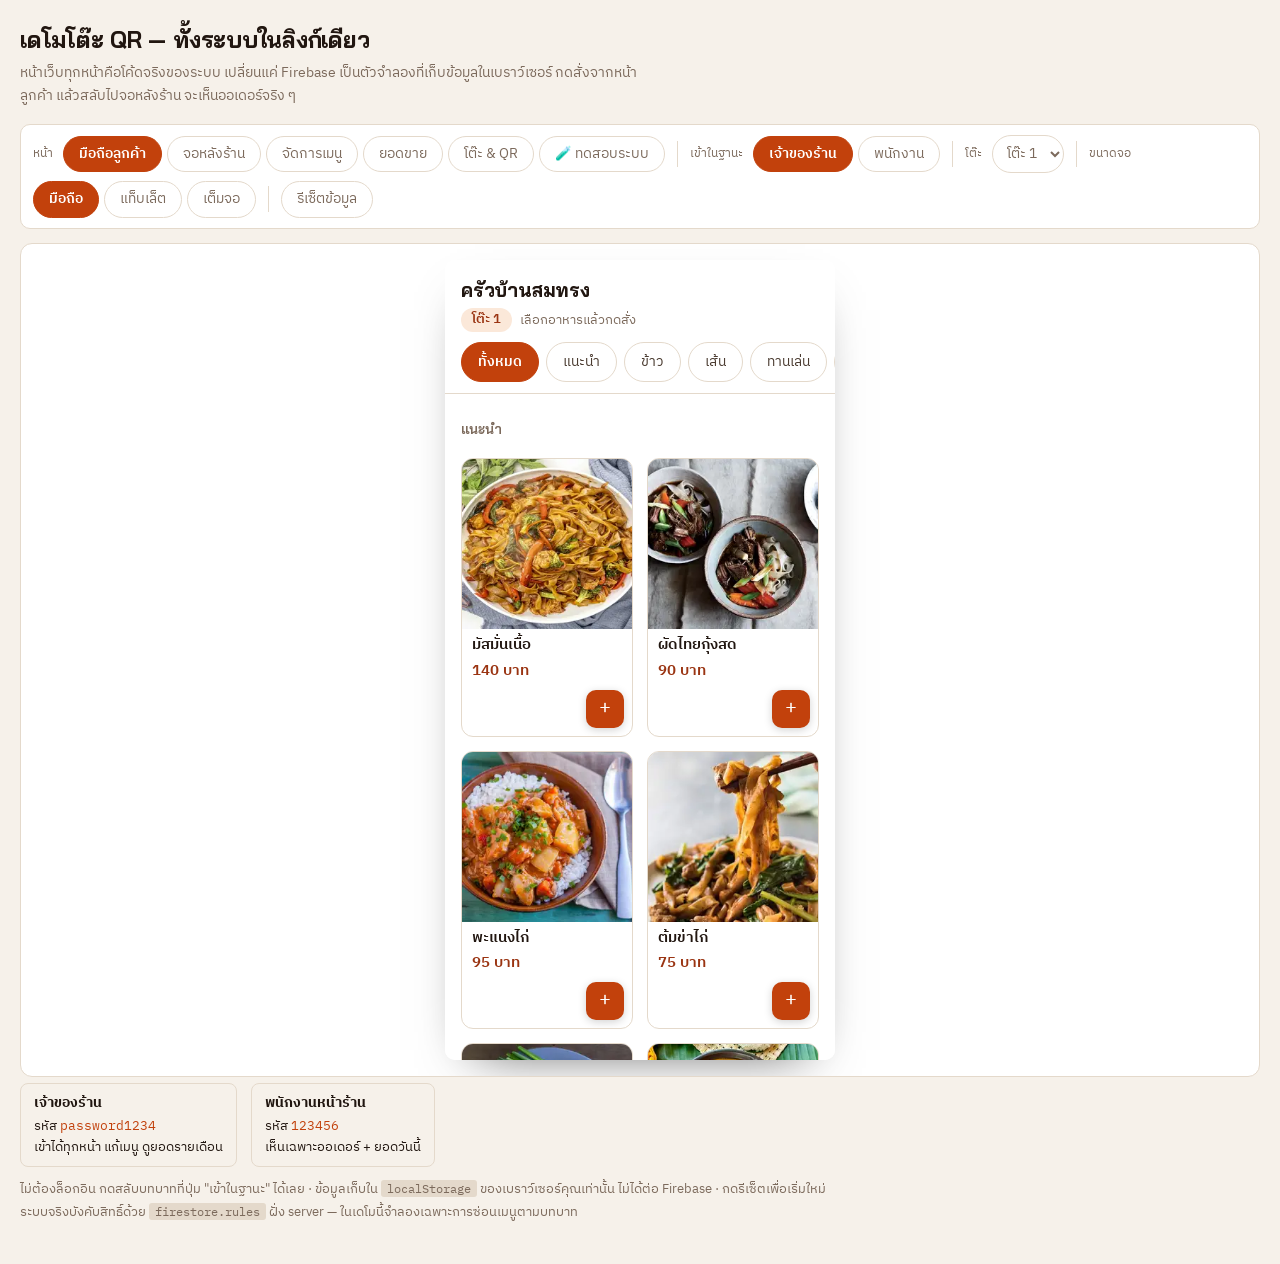
==== commit eabfa23a: "Show the sales bar charts The fill was an inline <span>, so its percentage width and height were ign" ====
--- a/public/demo/index.html
+++ b/public/demo/index.html
@@ -74,9 +74,9 @@
 </div>
 
 <script>
-var SHARED = "function initializeApp(c){return{name:\"[MOCK]\",options:c}}\n\nvar AKEY = \"mock-auth-user\";\nvar USERS = { \"owner@qrmenu.local\": { uid: \"u_manager\", pw: \"password1234\" },\n              \"staff@qrmenu.local\": { uid: \"u_staff\",   pw: \"123456\" } };\nvar ALIST = new Set();\nfunction authRead(){ try { return JSON.parse(localStorage.getItem(AKEY) || \"null\"); } catch (e) { return null; } }\nfunction authEmit(){ var u = authRead(); ALIST.forEach(function (f) { f(u); }); }\nfunction getAuth(){ return { get currentUser(){ return authRead(); } }; }\nvar browserLocalPersistence = \"local\";\nasync function setPersistence(){}\nfunction connectAuthEmulator(){}\nasync function signInWithEmailAndPassword(_a, email, pw){\n  var r = USERS[String(email).trim().toLowerCase()];\n  if (!r || r.pw !== pw) { var e = new Error(\"อีเมลหรือรหัสผ่านไม่ถูกต้อง\"); e.code = \"auth/invalid-credential\"; throw e; }\n  var u = { uid: r.uid, email: String(email).trim().toLowerCase() };\n  localStorage.setItem(AKEY, JSON.stringify(u)); authEmit(); return { user: u };\n}\nasync function signOut(){ localStorage.removeItem(AKEY); authEmit(); }\nfunction onAuthStateChanged(_a, cb){ ALIST.add(cb); setTimeout(function(){ cb(authRead()); }, 0);\n  return function(){ ALIST.delete(cb); }; }\naddEventListener(\"storage\", function (e) { if (e.key === AKEY) authEmit(); });\n\n\nvar FKEY = \"mock-firestore\", BUMP = \"mock-firestore-v\";\nfunction fsLoad(){ try { return JSON.parse(localStorage.getItem(FKEY) || \"{}\"); } catch (e) { return {}; } }\nfunction fsSave(db){ localStorage.setItem(FKEY, JSON.stringify(db));\n  localStorage.setItem(BUMP, String(Date.now())); fsFire(); }\nvar fsSubs = new Set();\nfunction fsFire(){ fsSubs.forEach(function (f) { try { f(); } catch (e) { console.error(e); } }); }\naddEventListener(\"storage\", function (e) { if (e.key === FKEY || e.key === BUMP) fsFire(); });\nfunction fsRid(){ return Math.random().toString(36).slice(2,12) + Math.random().toString(36).slice(2,12); }\n\nclass Timestamp {\n  constructor(ms){ this.ms = ms; }\n  static fromDate(d){ return new Timestamp(d.getTime()); }\n  static now(){ return new Timestamp(Date.now()); }\n  toDate(){ return new Date(this.ms); }\n  toJSON(){ return { __ts: this.ms }; }\n}\nfunction fsRev(v){ return (v && typeof v === \"object\" && \"__ts\" in v) ? new Timestamp(v.__ts) : v; }\nfunction fsRevDoc(d){ var o = {}; for (var k in d) o[k] = fsRev(d[k]); return o; }\nvar SERVER_TS = \"__serverTimestamp__\";\nfunction serverTimestamp(){ return SERVER_TS; }\nfunction fsResolve(d){ var o = {}; for (var k in d) o[k] = d[k] === SERVER_TS ? { __ts: Date.now() } : d[k]; return o; }\n\nfunction getFirestore(){ return { mock: true }; }\nfunction connectFirestoreEmulator(){}\nfunction doc(b){ var seg = [].slice.call(arguments, 1);\n  var p = [(b && b.__path) || \"\"].concat(seg).filter(Boolean).join(\"/\");\n  return { __doc: true, __path: p, id: p.split(\"/\").pop() }; }\nfunction collection(b){ var seg = [].slice.call(arguments, 1);\n  var p = [(b && b.__path) || \"\"].concat(seg).filter(Boolean).join(\"/\");\n  return { __col: true, __path: p, __filters: [], __order: null }; }\nfunction query(r){ var ops = [].slice.call(arguments, 1);\n  var q = Object.assign({}, r, { __filters: (r.__filters || []).slice(), __order: r.__order });\n  ops.forEach(function (o) { if (o.type === \"where\") q.__filters.push(o); if (o.type === \"order\") q.__order = o; });\n  return q; }\nfunction where(field, op, value){ return { type: \"where\", field: field, op: op, value: value }; }\nfunction orderBy(field, dir){ return { type: \"order\", field: field, dir: dir || \"asc\" }; }\n\nfunction fsNum(v){ return v instanceof Timestamp ? v.ms : (v && v.__ts != null ? v.__ts : v); }\nfunction fsCmp(a, b){ var x = fsNum(a), y = fsNum(b); return x < y ? -1 : x > y ? 1 : 0; }\nfunction fsMatch(d, f){ var v = d[f.field];\n  switch (f.op) {\n    case \"==\": return fsCmp(v, f.value) === 0;\n    case \"!=\": return fsCmp(v, f.value) !== 0;\n    case \">\":  return fsCmp(v, f.value) > 0;\n    case \">=\": return fsCmp(v, f.value) >= 0;\n    case \"<\":  return fsCmp(v, f.value) < 0;\n    case \"<=\": return fsCmp(v, f.value) <= 0;\n    default:   return true;\n  } }\nfunction fsReadCol(ref){\n  var db = fsLoad(), pre = ref.__path + \"/\";\n  var rows = Object.keys(db)\n    .filter(function (p) { return p.indexOf(pre) === 0 && p.slice(pre.length).indexOf(\"/\") === -1; })\n    .map(function (p) { return { id: p.split(\"/\").pop(), data: fsRevDoc(db[p]) }; });\n  (ref.__filters || []).forEach(function (f) {\n    rows = rows.filter(function (r) { return fsMatch(r.data, f); }); });\n  if (ref.__order) {\n    var f2 = ref.__order;\n    rows.sort(function (a, b) { return fsCmp(a.data[f2.field], b.data[f2.field]) * (f2.dir === \"desc\" ? -1 : 1); });\n  } else {\n    rows.sort(function (a, b) { return a.id < b.id ? -1 : 1; });\n  }\n  return rows;\n}\nfunction fsSnap(r){ return { id: r.id, exists: function(){ return true; }, data: function(){ return r.data; },\n  metadata: { fromCache: false, hasPendingWrites: false } }; }\nasync function getDoc(ref){ var db = fsLoad(), d = db[ref.__path];\n  return d ? fsSnap({ id: ref.id, data: fsRevDoc(d) })\n           : { id: ref.id, exists: function(){ return false; }, data: function(){}, metadata: {} }; }\nasync function getDocs(ref){ var rows = fsReadCol(ref);\n  return { docs: rows.map(fsSnap), size: rows.length, empty: !rows.length, docChanges: function(){ return []; } }; }\nasync function setDoc(ref, data, o){ var db = fsLoad();\n  db[ref.__path] = (o && o.merge) ? Object.assign({}, db[ref.__path] || {}, fsResolve(data)) : fsResolve(data);\n  fsSave(db); }\nasync function updateDoc(ref, data){ var db = fsLoad();\n  if (!db[ref.__path]) { var e = new Error(\"ไม่พบเอกสาร\"); e.code = \"not-found\"; throw e; }\n  db[ref.__path] = Object.assign({}, db[ref.__path], fsResolve(data)); fsSave(db); }\nasync function addDoc(ref, data){ var id = fsRid(), db = fsLoad();\n  db[ref.__path + \"/\" + id] = fsResolve(data); fsSave(db); return doc({ __path: ref.__path }, id); }\nasync function deleteDoc(ref){ var db = fsLoad(); delete db[ref.__path]; fsSave(db); }\nfunction writeBatch(){ var ops = []; return {\n  set: function (r, d, o) { ops.push(function () { return setDoc(r, d, o); }); },\n  update: function (r, d) { ops.push(function () { return updateDoc(r, d); }); },\n  delete: function (r) { ops.push(function () { return deleteDoc(r); }); },\n  commit: async function () { for (var i = 0; i < ops.length; i++) await ops[i](); } }; }\nfunction onSnapshot(ref, next, err){\n  var isDoc = !!ref.__doc;\n  var push = async function () {\n    try { next(isDoc ? await getDoc(ref) : await getDocs(ref)); } catch (e) { if (err) err(e); } };\n  fsSubs.add(push); push();\n  return function () { fsSubs.delete(push); };\n}\n\n// ============================================================\n//  ไฟล์เดียวที่ต้องแก้ตอนขึ้นระบบจริง\n//  ค่าพวกนี้ไม่ใช่ความลับ — Firebase ออกแบบมาให้เปิดเผยได้\n//  ความปลอดภัยอยู่ที่ firestore.rules กับ App Check\n// ============================================================\n\n// Firebase Console > Project settings > General > Your apps > Web app > Config\nconst FIREBASE_CONFIG = {\n  apiKey: \"AIzaSyCJiZr7Nu9HrNzIy9YfVadICh1_0OkRfnY\",\n  authDomain: \"qr-menu-1234c.firebaseapp.com\",\n  projectId: \"qr-menu-1234c\",\n  storageBucket: \"qr-menu-1234c.firebasestorage.app\",\n  messagingSenderId: \"2987114356\",\n  appId: \"1:2987114356:web:caa491545a781702753621\",\n  // ponytail: measurementId ตัดออก ระบบไม่ได้ใช้ Analytics (ไม่ต้องมี cookie banner)\n};\n\n// Firebase Console > App Check > Apps > reCAPTCHA v3 site key\n// เว้นว่างไว้ = ไม่เปิด App Check (ใช้ตอนพัฒนาได้ แต่ก่อนเปิดร้านจริงต้องใส่)\nconst RECAPTCHA_SITE_KEY = \"\";\n\n// ตอนพัฒนาในเครื่อง ตั้ง true แล้วรัน `firebase emulators:start`\n// จะได้ไม่ไปยิงฐานข้อมูลจริง\nconst USE_EMULATOR = false;\n\n// รูปเมนูเก็บเป็น data URI ใน Firestore (ไม่ใช้ Cloud Storage ที่ต้องผูกบัตร)\n//\n// ค่าพวกนี้ตั้งจากการวัดรูปอาหารจริง 20 รูป (tools/make-mobile-compare.py):\n//   240px q0.55 webp -> เฉลี่ย 10.5 KB/รูป  เมนู 20 รายการ = 288 KB  รับได้ ~1,010 บิล/วัน\n//   320px q0.62 jpeg -> เฉลี่ย 19.8 KB/รูป  เมนู 20 รายการ = 506 KB  รับได้ ~576 บิล/วัน\n//   420px q0.75 jpeg -> เฉลี่ย 54.7 KB/รูป  ชนเพดาน ระบบต้องลดคุณภาพเอง เหลือ ~265 บิล/วัน\n//\n// รูปแสดงในเมนูที่ 82px — 240px ยังเหลือเผื่อจอ 3x (246px) พอดี\n// ที่ขนาดจริงบนมือถือแยกไม่ออกจาก 320px ต้องซูม 6 เท่าถึงจะเห็นต่าง\n// อยากได้รูปคมขึ้นแลกกับโควตา: ดูตารางเทียบใน README หัวข้อ \"เรื่องโควตา\"\nconst IMAGE_MAX_PX = 240;\nconst IMAGE_QUALITY = 0.55;\nconst IMAGE_MAX_BYTES = 40 * 1024;\n\n// หน้าล็อกอินมีช่องรหัสผ่านช่องเดียว — ระบบลองรหัสกับบัญชีเหล่านี้ตามลำดับ\n// รหัสตรงบัญชีไหน = เข้าเป็นบัญชีนั้น (สิทธิ์จริงตัดสินที่ settings/roles + firestore.rules)\n// อีเมลไม่ใช่ความลับ และโดเมนไม่ใช่เมลจริง: ลืมรหัสต้องรีเซ็ตที่ Firebase Console\n// ponytail: ลองทีละบัญชี = รหัสผิด 1 ครั้งนับเป็น 2 ครั้งใน rate limit ของ Firebase — 2 บัญชียังไม่เป็นปัญหา\nconst LOGIN_DOMAIN = \"qrmenu.local\";\nconst LOGIN_ACCOUNTS = [`owner@${LOGIN_DOMAIN}`, `staff@${LOGIN_DOMAIN}`];\n\n// UID ของ 2 บัญชีข้างบน (Firebase Console > Authentication > Users > User UID)\n// เจ้าของล็อกอินครั้งแรก ระบบเขียนค่านี้ลง settings/roles ให้เอง ไม่ต้องไปกรอกใน Console\n// uid ไม่ใช่ความลับ — คนอื่นรู้ก็ล็อกอินแทนไม่ได้ ต้องมีรหัสผ่าน\nconst ROLE_UIDS = {\n  managers: [\"AngZmdRrfngD3TeklPAwdRhRGmr2\"],  // owner@qrmenu.local\n  staff:    [\"ISgrkRMfycesPs0DTqVgJsp91cd2\"],  // staff@qrmenu.local\n};\n\n// ============================================================\n//  จุดเดียวที่ import Firebase SDK — ไฟล์อื่น import ต่อจากที่นี่\n//  อยากอัปเวอร์ชัน SDK: แก้เลขเวอร์ชันใน 3 บรรทัด import ข้างล่าง\n// ============================================================\n\n\n\n\n\n\nconst app = initializeApp(FIREBASE_CONFIG);\nconst auth = getAuth(app);\nconst db = getFirestore(app);\n\nif (USE_EMULATOR) {\n  connectAuthEmulator(auth, \"http://127.0.0.1:9099\", { disableWarnings: true });\n  connectFirestoreEmulator(db, \"127.0.0.1\", 8080);\n}\n\n\n\n/* ---------------- helper ทั่วไป ---------------- */\nconst baht = n => Number(n || 0).toLocaleString(\"th-TH\");\nconst esc = s => String(s ?? \"\").replace(/[&<>\"']/g,\n  c => ({ \"&\": \"&amp;\", \"<\": \"&lt;\", \">\": \"&gt;\", '\"': \"&quot;\", \"'\": \"&#39;\" }[c]));\n\nconst pad2 = n => String(n).padStart(2, \"0\");\nconst dayKey = d => `${d.getFullYear()}-${pad2(d.getMonth() + 1)}-${pad2(d.getDate())}`;\nconst monthKey = d => `${d.getFullYear()}-${pad2(d.getMonth() + 1)}`;\nconst hhmm = d => d ? `${pad2(d.getHours())}:${pad2(d.getMinutes())}` : \"--:--\";\n\nconst TH_MONTH = [\"มกราคม\",\"กุมภาพันธ์\",\"มีนาคม\",\"เมษายน\",\"พฤษภาคม\",\"มิถุนายน\",\n  \"กรกฎาคม\",\"สิงหาคม\",\"กันยายน\",\"ตุลาคม\",\"พฤศจิกายน\",\"ธันวาคม\"];\nconst TH_DAY = [\"อาทิตย์\",\"จันทร์\",\"อังคาร\",\"พุธ\",\"พฤหัสบดี\",\"ศุกร์\",\"เสาร์\"];\nconst monthLabel = k => { const [y, m] = k.split(\"-\"); return `${TH_MONTH[+m - 1]} ${+y + 543}`; };\n\n/* ---------------- ภาษาของ \"หน้าหลังร้าน\" ----------------\n   หน้าลูกค้าเป็นภาษาไทยอย่างเดียว — คนไทยสแกนใช้ ไม่ต้องมีตัวเลือก\n   ส่วนพนักงานหน้าร้านหลายคนเป็นคนพม่า เลยให้สลับภาษาได้เฉพาะจอหลังร้าน\n\n   แปลเฉพาะที่พนักงานหน้าร้านเห็น: หน้าล็อกอิน + แถบบน + กระดานออเดอร์\n   หน้าที่เป็นของผู้จัดการ (เมนู ยอดขาย โต๊ะ) ไม่ต้องแปล เพราะ staff เข้าไม่ได้อยู่แล้ว\n\n   ponytail: ฝัง 2 ภาษาไว้ตรง ๆ ~30 ก้อน ไม่ใช้ i18n library\n   ⚠️ คำแปลพม่าต้องให้เจ้าของภาษาตรวจก่อนส่งมอบ                              */\nconst LANGS = [\n  { id: \"th\", label: \"ไทย\" },\n  { id: \"my\", label: \"မြန်မာ\" },\n];\nconst LANG_KEY = \"qr-order-lang\";\n\nconst STRINGS = {\n  th: {\n    backoffice: \"ระบบหลังร้าน\",\n    signout: \"ออกจากระบบ\",\n    navOrders: \"ออเดอร์\", navMenu: \"จัดการเมนู\", navReport: \"ยอดขาย\", navTables: \"โต๊ะ & QR\",\n    roleManager: \"ผู้จัดการ\", roleStaff: \"พนักงานหน้าร้าน\",\n\n    loginSub: \"ใส่รหัสผ่านของเจ้าของร้านหรือพนักงาน\",\n    email: \"ชื่อผู้ใช้\", password: \"รหัสผ่าน\", signin: \"เข้าสู่ระบบ\",\n    noAccessTitle: \"บัญชีนี้ยังไม่มีสิทธิ์เข้าระบบ\",\n    noAccessText: \"แจ้งผู้จัดการร้านให้เพิ่มบัญชีนี้เข้าระบบก่อน\",\n\n    ordersTitle: \"ออเดอร์วันนี้\",\n    ordersHint: \"บิลที่ยังไม่กดเสิร์ฟ แก้จำนวนหรือเอารายการออกได้ เผื่อลูกค้าสั่งผิด — \" +\n                \"พอกดเสิร์ฟแล้วบิลจะล็อก ถ้าต้องแก้ให้กดย้อนกลับก่อน\",\n    fNew: \"รอเสิร์ฟ\", fDone: \"เสิร์ฟแล้ว\", fCancelled: \"ยกเลิก\", fAll: \"ทั้งหมด\",\n    waiting: \"กำลังรอออเดอร์…\",\n    emptyNew: \"ยังไม่มีบิลที่รอเสิร์ฟ\", emptyOther: \"ไม่มีบิลในหมวดนี้\",\n    table: \"โต๊ะ\", baht: \"บาท\", edited: \"แก้ไขแล้ว\",\n    btnServed: \"เสิร์ฟแล้ว\", btnCancel: \"ยกเลิกบิล\", btnUndo: \"ย้อนกลับ\", btnRestore: \"เรียกคืน\",\n    askRemoveLine: (n, t) => `เอา \"${n}\" ออกจากบิลโต๊ะ ${t}?`,\n    askCancelBill: t => `ยกเลิกบิลโต๊ะ ${t} ทั้งใบ?`,\n    allRemoved: \"เอารายการออกหมดแล้ว บิลนี้ถูกยกเลิก\",\n    cantRestore: \"บิลนี้ไม่เหลือรายการแล้ว เรียกคืนไม่ได้\",\n    loadFail: \"โหลดออเดอร์ไม่ได้\",\n    newOrder: \"ออเดอร์ใหม่\",\n    changePw: \"เปลี่ยนรหัสผ่าน\",\n    newPw: \"รหัสผ่านใหม่\",\n    pwTooShort: \"รหัสผ่านต้องยาวอย่างน้อย 8 ตัว\",\n    pwChanged: \"เปลี่ยนรหัสผ่านเรียบร้อย จดไว้ให้ดี\",\n    pwNeedRelogin: \"เพื่อความปลอดภัย ต้องออกจากระบบแล้วเข้าใหม่ก่อนเปลี่ยนรหัสผ่าน\",\n  },\n  my: {\n    backoffice: \"ဆိုင်တွင်းစနစ်\",\n    signout: \"ထွက်မည်\",\n    navOrders: \"မှာယူမှုများ\", navMenu: \"မီနူးစီမံ\", navReport: \"ရောင်းအား\", navTables: \"စားပွဲ & QR\",\n    roleManager: \"မန်နေဂျာ\", roleStaff: \"ဆိုင်ဝန်ထမ်း\",\n\n    loginSub: \"ဆိုင်ရှင် သို့မဟုတ် ဝန်ထမ်း စကားဝှက်ကို ထည့်ပါ\",\n    email: \"အသုံးပြုသူအမည်\", password: \"စကားဝှက်\", signin: \"ဝင်မည်\",\n    noAccessTitle: \"ဤအကောင့်တွင် ဝင်ခွင့် မရှိသေးပါ\",\n    noAccessText: \"မန်နေဂျာကို ပြောပြီး ဤအကောင့်ကို ထည့်ခိုင်းပါ\",\n\n    ordersTitle: \"ယနေ့ မှာယူမှုများ\",\n    ordersHint: \"မပို့ရသေးသော ဘောက်ချာများကို အရေအတွက်ပြင်ခြင်း၊ ပစ္စည်းဖြုတ်ခြင်း ပြုလုပ်နိုင်သည် — \" +\n                \"ပို့ပြီးပါက ဘောက်ချာ ပိတ်သွားမည် ပြင်လိုပါက ပြန်ဖွင့်ရန် နှိပ်ပါ\",\n    fNew: \"မပို့ရသေး\", fDone: \"ပို့ပြီး\", fCancelled: \"ပယ်ဖျက်\", fAll: \"အားလုံး\",\n    waiting: \"မှာယူမှု စောင့်နေသည်…\",\n    emptyNew: \"မပို့ရသေးသော ဘောက်ချာ မရှိပါ\", emptyOther: \"ဤအမျိုးအစားတွင် ဘောက်ချာ မရှိပါ\",\n    table: \"စားပွဲ\", baht: \"ဘတ်\", edited: \"ပြင်ပြီး\",\n    btnServed: \"ပို့ပြီး\", btnCancel: \"ဘောက်ချာ ပယ်ဖျက်\", btnUndo: \"ပြန်ဖွင့်\", btnRestore: \"ပြန်ယူ\",\n    askRemoveLine: (n, t) => `စားပွဲ ${t} ၏ ဘောက်ချာမှ \"${n}\" ကို ဖြုတ်မလား?`,\n    askCancelBill: t => `စားပွဲ ${t} ၏ ဘောက်ချာ တစ်ခုလုံး ပယ်ဖျက်မလား?`,\n    allRemoved: \"ပစ္စည်းအားလုံး ဖြုတ်ပြီးသဖြင့် ဤဘောက်ချာ ပယ်ဖျက်ပါပြီ\",\n    cantRestore: \"ဤဘောက်ချာတွင် ပစ္စည်း မကျန်တော့သဖြင့် ပြန်မယူနိုင်ပါ\",\n    loadFail: \"မှာယူမှုများ ဖတ်၍မရပါ\",\n    newOrder: \"မှာယူမှုအသစ်\",\n    changePw: \"စကားဝှက် ပြောင်းမည်\",\n    newPw: \"စကားဝှက် အသစ်\",\n    pwTooShort: \"စကားဝှက်သည် အနည်းဆုံး ၈ လုံး ရှိရမည်\",\n    pwChanged: \"စကားဝှက် ပြောင်းပြီးပါပြီ မှတ်ထားပါ\",\n    pwNeedRelogin: \"လုံခြုံရေးအတွက် ထွက်ပြီး ပြန်ဝင်ပြီးမှ ပြောင်းနိုင်ပါသည်\",\n  },\n};\n\nlet currentLang = \"th\";\ntry { if (STRINGS[localStorage.getItem(LANG_KEY)]) currentLang = localStorage.getItem(LANG_KEY); } catch (_) {}\n\nconst getLang = () => currentLang;\nfunction setLang(id) {\n  currentLang = STRINGS[id] ? id : \"th\";\n  document.documentElement.lang = currentLang;\n  try { localStorage.setItem(LANG_KEY, currentLang); } catch (_) {}\n  return currentLang;\n}\n/** ข้อความหน้าหลังร้านตามภาษาที่พนักงานเลือก */\nconst t = key => STRINGS[currentLang][key];\n\n/** โหลดหน้าใหม่ — ตัว build ของเดโมจะ patch ให้ยิงไปที่ shell แทน */\nconst reloadPage = () => location.reload();\n\n/* ---------------- แปลชื่อเมนูไทย → พม่า อัตโนมัติ ----------------\n   ใช้เมื่อเจ้าของยังไม่ได้กรอกชื่อพม่าเอง — จอพนักงานจะได้ไม่ว่าง\n   ponytail: คลังคำ + จับคำยาวสุดก่อน ไม่ใช้ API แปลภาษา (ต้องผูกบัตร และร้านไม่มีคนดูแล)\n   ผลเป็นคำแปลคร่าว ๆ ทีละคำ — เจ้าของกรอกชื่อพม่าเองได้เสมอ และชื่อที่กรอกจะชนะ\n   ⚠️ คำแปลชุดนี้ต้องให้คนพม่าตรวจ  [คำไทย, คำพม่า, 1 = เนื้อสัตว์/วัตถุดิบหลัก ยกไปไว้หน้า] */\nconst MY_WORDS = [\n  [\"เมนูใหม่\", \"ဟင်းလျာအသစ်\"],\n  [\"ข้าวมันไก่\", \"ကြက်ဆီထမင်း\"], [\"ข้าวผัด\", \"ထမင်းကြော်\"], [\"ข้าวเหนียว\", \"ကောက်ညှင်း\"],\n  [\"ข้าวต้ม\", \"ဆန်ပြုတ်\"], [\"ข้าวเปล่า\", \"ထမင်းဖြူ\"], [\"ข้าวสวย\", \"ထမင်းဖြူ\"], [\"ข้าวซอย\", \"ခေါက်ဆွဲ (ခေါဆွယ်)\"],\n  [\"ข้าว\", \"ထမင်း\"],\n  [\"ผัดไทย\", \"ပတ်ထိုင်း\"], [\"ผัดซีอิ๊ว\", \"ပဲငံပြာရည်ကြော်\"], [\"ผัดขี้เมา\", \"မူးယစ်ကြော်\"],\n  [\"ต้มยำ\", \"တုံယမ်း\"], [\"ต้มข่า\", \"တုံခါ\"],\n  [\"แกงเขียวหวาน\", \"အစိမ်းရောင်ဟင်း\"], [\"แกงแดง\", \"အနီရောင်ဟင်း\"], [\"แกงกะหรี่\", \"ကုလားဟင်း\"],\n  [\"แกงคั่ว\", \"ခူဟင်း\"], [\"มัสมั่น\", \"မတ်စမန်ဟင်း\"], [\"พะแนง\", \"ပနန်ဟင်း\"], [\"แกง\", \"ဟင်း\"],\n  [\"ส้มตำ\", \"သင်္ဘောသီးသုပ်\"], [\"ยำ\", \"သုပ်\"],\n  [\"ก๋วยเตี๋ยว\", \"ခေါက်ဆွဲ\"], [\"เส้นใหญ่\", \"ခေါက်ဆွဲပြား\"], [\"เส้นเล็ก\", \"ခေါက်ဆွဲသေး\"],\n  [\"บะหมี่\", \"ခေါက်ဆွဲဝါ\"], [\"วุ้นเส้น\", \"ကြာဆံ\"],\n  [\"กะเพรา\", \"ကပေါ\"], [\"ผัดพริกแกง\", \"ဟင်းခတ်မှုန့်ကြော်\"], [\"พริกแกง\", \"ဟင်းခတ်မှုန့်\"],\n  [\"ผัด\", \"ကြော်\"], [\"ทอด\", \"ကြော်\"], [\"ย่าง\", \"ကင်\"], [\"ปิ้ง\", \"ကင်\"], [\"ต้ม\", \"ပြုတ်\"],\n  [\"ตุ๋น\", \"နှပ်\"], [\"นึ่ง\", \"ပေါင်း\"], [\"ราด\", \"ဆမ်း\"],\n  [\"ปีกไก่\", \"ကြက်တောင်ပံ\", 1], [\"ไก่\", \"ကြက်သား\", 1],\n  [\"หมูกรอบ\", \"ဝက်သားကြွပ်\", 1], [\"หมูสับ\", \"ဝက်သားနုပ်\", 1], [\"หมูแดง\", \"ဝက်သားနီ\", 1], [\"หมู\", \"ဝက်သား\", 1],\n  [\"เนื้อ\", \"အမဲသား\", 1], [\"กุ้ง\", \"ပုစွန်\", 1], [\"ปลาหมึก\", \"ပြည်ကြီးငါး\", 1], [\"ปลา\", \"ငါး\", 1],\n  [\"ทะเล\", \"ပင်လယ်စာ\", 1], [\"เป็ด\", \"ဘဲသား\", 1], [\"ปู\", \"ဂဏန်း\", 1], [\"เต้าหู้\", \"တို့ဟူး\", 1],\n  [\"ทอดมัน\", \"ငါးဖယ်ကြော်\"],\n  [\"ไข่ดาว\", \"ကြက်ဥကြော်\"], [\"ไข่เจียว\", \"ကြက်ဥမွှေကြော်\"], [\"ไข่\", \"ကြက်ဥ\"],\n  [\"ผักบุ้ง\", \"ကန်စွန်းရွက်\"], [\"ผัก\", \"ဟင်းသီးဟင်းရွက်\"], [\"กระเทียม\", \"ကြက်သွန်ဖြူ\"],\n  [\"พริกไทยดำ\", \"ငရုတ်ကောင်းနက်\"], [\"พริก\", \"ငရုတ်သီး\"], [\"น้ำปลา\", \"ငံပြာရည်\"], [\"ตะไคร้\", \"စပါးလင်\"],\n  [\"ชาเย็น\", \"လက်ဖက်ရည်အေး\"], [\"ชา\", \"လက်ဖက်ရည်\"], [\"กาแฟ\", \"ကော်ဖီ\"], [\"โกโก้\", \"ကိုကိုး\"],\n  [\"น้ำมะนาว\", \"သံပုရာရည်\"], [\"น้ำเปล่า\", \"ရေ\"], [\"น้ำแข็ง\", \"ရေခဲ\"], [\"โซดา\", \"ဆိုဒါ\"],\n  [\"โค้ก\", \"ကိုကာကိုလာ\"], [\"เบียร์\", \"ဘီယာ\"], [\"น้ำ\", \"ရည်\"],\n  [\"ลาบ\", \"လာ့ပ်\"], [\"ไทย\", \"ထိုင်း\"], [\"สด\", \"လတ်\"], [\"ข้น\", \"ပျစ်\"], [\"กรอบ\", \"ကြွပ်\"],\n  [\"พิเศษ\", \"အထူး\"], [\"ธรรมดา\", \"ပုံမှန်\"], [\"ไม่เผ็ด\", \"မစပ်\"], [\"เผ็ด\", \"စပ်\"],\n  [\"หวาน\", \"ချို\"], [\"เปรี้ยว\", \"ချဉ်\"], [\"เย็น\", \"အေး\"], [\"ร้อน\", \"ပူ\"],\n].sort((a, b) => b[0].length - a[0].length);\n\n/** \"ข้าวกะเพราไก่ไข่ดาว\" → \"ကြက်သား ထမင်း ကပေါ ကြက်ဥကြော်\"  ไม่รู้จักสักคำ → \"\" */\nfunction autoMy(th) {\n  const s = String(th || \"\").replace(/\\s+/g, \"\");\n  const main = [], rest = [];\n  let i = 0, unknown = \"\", hit = false;\n  const flush = () => { if (unknown) { rest.push(unknown); unknown = \"\"; } };\n  while (i < s.length) {\n    const w = MY_WORDS.find(([t]) => s.startsWith(t, i));\n    if (!w) { unknown += s[i++]; continue; }\n    flush(); hit = true;\n    (w[2] ? main : rest).push(w[1]);\n    i += w[0].length;\n  }\n  flush();\n  return hit ? [...main, ...rest].join(\" \") : \"\";\n}\n\nconst CATS = [\"แนะนำ\", \"ข้าว\", \"เส้น\", \"ทานเล่น\", \"เครื่องดื่ม\"];\n\n/** ช่วงเวลาของทั้งวันตาม timezone เครื่อง ใช้ query ออเดอร์รายวัน */\nfunction dayRange(d = new Date()) {\n  const from = new Date(d); from.setHours(0, 0, 0, 0);\n  const to = new Date(from); to.setDate(to.getDate() + 1);\n  return { from: Timestamp.fromDate(from), to: Timestamp.fromDate(to) };\n}\n\n/** Firestore ลองเชื่อมต่อใหม่ไปเรื่อย ๆ ไม่ยอม reject — หน้าลูกค้าจะค้างที่สปินเนอร์\n *  ถ้าเน็ตร้านล่ม เลยต้องมีนาฬิกาจับเวลาคุมไว้เอง */\nconst withTimeout = (p, ms = 12000, msg = \"เชื่อมต่อไม่ได้ ตรวจสอบสัญญาณอินเทอร์เน็ต\") =>\n  Promise.race([p, new Promise((_, rej) => setTimeout(() => rej(new Error(msg)), ms))]);\n\nlet toastTimer = null;\nfunction toast(msg, kind = \"ok\") {\n  let el = document.querySelector(\".toast-bar\");\n  if (!el) { el = document.createElement(\"div\"); el.className = \"toast-bar\"; document.body.appendChild(el); }\n  el.textContent = msg;\n  el.dataset.kind = kind;\n  el.classList.add(\"show\");\n  clearTimeout(toastTimer);\n  toastTimer = setTimeout(() => el.classList.remove(\"show\"), kind === \"err\" ? 5000 : 2600);\n}\n\n/** แปลง error ของ Firebase เป็นข้อความไทยที่คนหน้าร้านอ่านรู้เรื่อง */\nfunction friendlyError(e) {\n  const c = e?.code || \"\";\n  if (c.includes(\"permission-denied\")) return \"ไม่มีสิทธิ์ทำรายการนี้\";\n  if (c.includes(\"unavailable\") || c.includes(\"network\")) return \"เน็ตหลุด ลองใหม่อีกครั้ง\";\n  if (c.includes(\"invalid-credential\") || c.includes(\"wrong-password\") || c.includes(\"user-not-found\"))\n    return \"รหัสผ่านไม่ถูกต้อง\";\n  if (c.includes(\"too-many-requests\")) return \"ลองผิดหลายครั้งเกินไป รอสักครู่แล้วลองใหม่\";\n  // เจอตอนยังไม่ได้ใส่ค่า Firebase ลง config.js หรือใส่ผิด — ไม่ใช่ความผิดคนหน้าร้าน\n  if (c.includes(\"api-key\") || c.includes(\"invalid-api-key\") || c.includes(\"configuration-not-found\"))\n    return \"ระบบยังไม่ได้เชื่อมต่อฐานข้อมูล แจ้งผู้ดูแลให้ตั้งค่า Firebase ก่อน\";\n  if (c.includes(\"unauthorized-domain\"))\n    return \"โดเมนนี้ยังไม่ได้รับอนุญาต แจ้งผู้ดูแลให้เพิ่มใน Firebase > Authorized domains\";\n  return e?.message || \"เกิดข้อผิดพลาด\";\n}\n\n/* ---------------- ตั้งค่าร้าน (ชื่อ + ธีมสี) ---------------- */\nconst DEFAULT_SHOP = \"ร้านอาหาร\";\nconst PALETTES = [\n  { id: \"\",      name: \"ส้มอบอุ่น\",   dot: \"#C2410C\" },\n  { id: \"red\",   name: \"แดงมงคล\",    dot: \"#B4232E\" },\n  { id: \"green\", name: \"เขียวใบเตย\", dot: \"#0E6B4C\" },\n];\nconst SETTINGS_CACHE = \"qr-order-settings\";\nconst settingsRef = doc(db, \"settings\", \"shop\");\n\nfunction applySettings(s) {\n  const name = (s?.name || DEFAULT_SHOP).slice(0, 40);\n  const pal = PALETTES.some(p => p.id === s?.palette) ? s.palette : \"\";\n  document.querySelectorAll(\"[data-shopname]\").forEach(el => el.textContent = name);\n  if (pal) document.documentElement.setAttribute(\"data-palette\", pal);\n  else document.documentElement.removeAttribute(\"data-palette\");\n  document.title = name;\n  try { localStorage.setItem(SETTINGS_CACHE, JSON.stringify({ name, palette: pal })); } catch (_) {}\n  return { name, palette: pal };\n}\n\n/** อ่านค่าที่ cache ไว้มาทาก่อน จะได้ไม่เห็นชื่อ/สีเก่าแวบตอนโหลด */\nfunction applyCachedSettings() {\n  try { return applySettings(JSON.parse(localStorage.getItem(SETTINGS_CACHE) || \"null\")); }\n  catch (_) { return applySettings(null); }\n}\n\nasync function loadSettings() {\n  applyCachedSettings();\n  try {\n    const snap = await getDoc(settingsRef);\n    return applySettings(snap.exists() ? snap.data() : null);\n  } catch (_) {\n    return applyCachedSettings();          // เน็ตหลุดก็ยังแสดงของเดิมได้\n  }\n}\n\n/* ---------------- ย่อรูปก่อนเก็บ ---------------- */\n// ponytail: ฝัง data URI ใน Firestore แทน Cloud Storage เพราะ Storage ต้องผูกบัตรตั้งแต่ ก.พ. 2026\n// ถ้าวันไหนยอมผูกบัตรแล้ว ให้เปลี่ยนมาอัปขึ้น Storage แล้วเก็บแค่ URL\nfunction shrinkImage(file) {\n  return new Promise((resolve, reject) => {\n    if (!/^image\\//.test(file.type)) return reject(new Error(\"ไฟล์นี้ไม่ใช่รูปภาพ\"));\n    const img = new Image();\n    const url = URL.createObjectURL(file);\n    img.onload = () => {\n      URL.revokeObjectURL(url);\n      const s = Math.min(1, IMAGE_MAX_PX / Math.max(img.width, img.height));\n      const c = document.createElement(\"canvas\");\n      c.width = Math.max(1, Math.round(img.width * s));\n      c.height = Math.max(1, Math.round(img.height * s));\n      c.getContext(\"2d\").drawImage(img, 0, 0, c.width, c.height);\n      // WebP เล็กกว่า JPEG ประมาณครึ่งที่คุณภาพตาเปล่าเท่ากัน\n      // Safari ก่อนเวอร์ชัน 14 encode WebP ไม่ได้ จะคืน data:image/png มาแทน — ตกไปใช้ JPEG\n      const encode = q => {\n        const w = c.toDataURL(\"image/webp\", q);\n        return w.startsWith(\"data:image/webp\") ? w : c.toDataURL(\"image/jpeg\", q);\n      };\n      let q = IMAGE_QUALITY, out = encode(q);\n      // บีบซ้ำจนกว่าจะไม่เกินเพดาน ไม่งั้นกินโควตา egress ของ Firestore\n      while (out.length > IMAGE_MAX_BYTES && q > 0.3) { q -= 0.1; out = encode(q); }\n      if (out.length > IMAGE_MAX_BYTES) return reject(new Error(\"รูปใหญ่เกินไป ลองรูปอื่น\"));\n      resolve(out);\n    };\n    img.onerror = () => { URL.revokeObjectURL(url); reject(new Error(\"เปิดไฟล์รูปนี้ไม่ได้\")); };\n    img.src = url;\n  });\n}\n\n\n/** ตัดโดเมนออกตอนโชว์บนหน้าจอ พนักงานจะได้เห็นแค่ชื่อผู้ใช้ */\nconst userLabel = u => String(u?.email || \"\").replace(`@${LOGIN_DOMAIN}`, \"\");\n\n/* ---------------- สิทธิ์และประตูหน้า admin ---------------- */\n/** รอจน Firebase บอกสถานะล็อกอิน แล้วคืน user หรือ null */\nfunction currentUser() {\n  return new Promise(res => {\n    const stop = onAuthStateChanged(auth, u => { stop(); res(u); });\n  });\n}\n\nconst roleLabel = r => t(r === \"manager\" ? \"roleManager\" : \"roleStaff\");\n\n/**\n * อ่านว่า user คนนี้เป็นอะไร จาก doc settings/roles\n * คืน \"manager\" | \"staff\" | null (ไม่มีสิทธิ์)\n * ponytail: อ่าน 1 doc ต่อการเปิดหน้า — ถูกกว่าการฝังรายชื่อไว้สองที่แล้วลืมอัปเดตข้างใดข้างหนึ่ง\n */\nasync function loadRole(user) {\n  if (!user) return null;\n  try {\n    const ref = doc(db, \"settings\", \"roles\");\n    const snap = await withTimeout(getDoc(ref), 10000);\n    let d = snap.exists() ? snap.data() || {} : null;\n    // ระบบใหม่ยังไม่มี doc roles: เจ้าของล็อกอินครั้งแรก = สร้างให้เลย (rules ยอมเฉพาะ uid เจ้าของ)\n    if (!d && ROLE_UIDS.managers.includes(user.uid)) {\n      await withTimeout(setDoc(ref, ROLE_UIDS), 10000);\n      d = ROLE_UIDS;\n    }\n    if (!d) return null;\n    if ((d.managers || []).includes(user.uid)) return \"manager\";\n    if ((d.staff || []).includes(user.uid)) return \"staff\";\n  } catch (_) { /* อ่านไม่ได้ = ไม่มีสิทธิ์ ปล่อยให้ rules เป็นคนตัดสินอยู่ดี */ }\n  return null;\n}\n\nfunction noAccessScreen(user) {\n  document.getElementById(\"chrome\").innerHTML = \"\";\n  const v = document.getElementById(\"view\");\n  if (v) v.innerHTML = `<div class=\"center-msg\"><div class=\"box\">\n      <h1>${esc(t(\"noAccessTitle\"))}</h1>\n      <p>${esc(userLabel(user))}<br>${esc(t(\"noAccessText\"))}</p>\n      <p style=\"margin-top:18px\"><button class=\"btn ghost\" id=\"so\">${esc(t(\"signout\"))}</button></p>\n    </div></div>`;\n  document.getElementById(\"so\")?.addEventListener(\"click\", async () => {\n    await signOut(auth); __nav(\"/admin\");\n  });\n}\n\n/**\n * ใช้บนทุกหน้า admin ยกเว้นหน้า login\n * need = \"staff\" (ใครก็ได้ที่มีสิทธิ์) หรือ \"manager\" (เฉพาะผู้จัดการ)\n * คืน { user, role } หรือ null ถ้าไม่ผ่าน\n * นี่คือเรื่อง UX ล้วน — ด่านจริงอยู่ที่ firestore.rules\n */\nasync function requireRole(need = \"staff\") {\n  const u = await currentUser();\n  if (!u) { __nav(\"/admin\"); return null; }\n  const role = await loadRole(u);\n  if (!role) { noAccessScreen(u); return null; }\n  if (need === \"manager\" && role !== \"manager\") { __nav(\"/admin\"); return null; }\n  return { user: u, role };\n}\n\nconst NAV = [\n  [\"/admin\", \"navOrders\", \"staff\"],\n  [\"/admin/menu\", \"navMenu\", \"manager\"],\n  [\"/admin/report\", \"navReport\", \"staff\"],\n  [\"/admin/tables\", \"navTables\", \"manager\"],\n];\n\nfunction renderAdminChrome(active, user, role = \"staff\") {\n  const host = document.getElementById(\"chrome\");\n  if (!host) return;\n  // ตั้งตรงนี้ ไม่ใช่ตอนโหลด core.js — หน้าลูกค้า import ไฟล์เดียวกันและต้องเป็นไทยเสมอ\n  document.documentElement.lang = currentLang;\n  const visible = NAV.filter(([, , need]) => need === \"staff\" || role === \"manager\");\n  host.innerHTML = `\n    <div class=\"bar\">\n      <div class=\"brand\"><span data-shopname>${esc(DEFAULT_SHOP)}</span> <i>${esc(t(\"backoffice\"))}</i></div>\n      <nav class=\"tabs\">\n        ${visible.map(([href, key]) =>\n          `<a href=\"${href}\"${href === active ? ' aria-current=\"page\"' : \"\"}>${esc(t(key))}</a>`).join(\"\")}\n      </nav>\n      <div class=\"who\">\n        <span class=\"mail\">${esc(userLabel(user))} · ${esc(roleLabel(role))}</span>\n        <span class=\"langsw\" role=\"group\" aria-label=\"ภาษา / ဘာသာစကား\">\n          ${LANGS.map(l => `<button data-lang=\"${l.id}\" aria-pressed=\"${l.id === getLang()}\">${esc(l.label)}</button>`).join(\"\")}\n        </span>\n        <button class=\"btn ghost\" id=\"signout\">${esc(t(\"signout\"))}</button>\n      </div>\n    </div>`;\n  host.querySelector(\"#signout\").onclick = async () => {\n    await signOut(auth); __nav(\"/admin\");\n  };\n  host.querySelector(\".langsw\").onclick = e => {\n    const b = e.target.closest(\"[data-lang]\"); if (!b) return;\n    setLang(b.dataset.lang);\n    reloadPage();                       // วาดใหม่ทั้งหน้าให้ทุกข้อความเปลี่ยนพร้อมกัน\n  };\n  applyCachedSettings();\n}\n\n// สรุปยอดขายรายวันเก็บเป็น doc ละวัน (stats/2026-09-09)\n//\n// ทำไมต้องมี: Firestore ไม่มี GROUP BY — ถ้า dashboard รายเดือนไปไล่อ่านออเดอร์ดิบ\n// จะกินโควตาอ่านหลักหมื่นต่อการเปิดหนึ่งครั้ง แบบนี้อ่านแค่ 30 doc ต่อเดือน\n//\n// ponytail: คำนวณใหม่ทั้งวันแล้ว set ทับ ไม่ใช้ increment\n// เพราะ increment จะเพี้ยนเมื่อบิลถูกยกเลิกหรือแก้ทีหลัง ส่วน set ทับถูกเสมอ\n// (ต้นทุน 1 write ต่อการเปลี่ยนแปลง ~600 writes/วัน จากโควตา 20,000)\n\n\nlet timer = null;\n\n// items คีย์ด้วย menuId (UID ของเมนู) ไม่ใช่ชื่อ\n// ผู้จัดการแก้ชื่อเมนูตอนไหนก็ได้ ยอดสะสมของเมนูนั้นต้องไม่แตกเป็นสองก้อน\n// เก็บ name ล่าสุดไว้ในตัวเรคคอร์ดเพื่อเอาไปแสดง ไม่ต้อง join กลับไปที่ collection menu\nfunction summarize(orders) {\n  const live = orders.filter(o => (o.status || \"new\") !== \"cancelled\");\n  const items = {};\n  for (const o of live) {\n    for (const l of (o.items || [])) {\n      const key = l.menuId || \"unknown\";\n      const r = items[key] || (items[key] = { name: l.name, qty: 0, amt: 0 });\n      r.name = l.name;\n      r.qty += l.qty;\n      r.amt += l.qty * l.price;\n    }\n  }\n  return {\n    bills: live.length,\n    total: live.reduce((a, o) => a + (o.total || 0), 0),\n    items,\n  };\n}\n\n/** เรียกได้บ่อยเท่าไหร่ก็ได้ — รวบให้เหลือ write เดียวทุก 3 วินาที */\nfunction writeStats(orders, when = new Date()) {\n  clearTimeout(timer);\n  timer = setTimeout(async () => {\n    const day = dayKey(when);\n    try {\n      await setDoc(doc(db, \"stats\", day), {\n        day,\n        month: monthKey(when),\n        ...summarize(orders),\n        updatedAt: new Date().toISOString(),\n      });\n    } catch (_) {\n      // เขียนสรุปไม่สำเร็จไม่ควรทำให้หน้าจอครัวพัง — รอบหน้าจะเขียนทับให้ถูกเอง\n    }\n  }, 3000);\n}\n\n/* ---------------- แถวของไฟล์ Excel (CSV) ----------------\n   อยู่ที่นี่ ไม่ใช่ในหน้า report — หน้าทดสอบระบบเรียกตัวเดียวกันได้ จะได้ทดสอบของจริง */\n\n/** รวมยอดตามเมนูจาก stats หลายวัน (คีย์ด้วย menuId — เปลี่ยนชื่อกลางเดือนยังเป็นก้อนเดียว) */\nfunction rankFromStats(rows) {\n  const agg = {};\n  for (const r of rows) for (const [uid, v] of Object.entries(r.items || {})) {\n    const a = agg[uid] || (agg[uid] = { name: v.name || uid, qty: 0, amt: 0 });\n    if (v.name) a.name = v.name;\n    a.qty += v.qty; a.amt += v.amt;\n  }\n  return Object.entries(agg).sort((a, b) => b[1].amt - a[1].amt);\n}\n\n/** บิลรายใบของวันหนึ่ง + สรุปตามเมนู — ใช้ทั้ง \"ยอดวันนี้\" และ \"บิลย้อนหลังรายวัน\" */\nfunction dayReportRows(day, shop, orders) {\n  const at = o => o.at || o.createdAt?.toDate?.() || null;\n  const live = orders.filter(o => (o.status || \"new\") !== \"cancelled\")\n    .sort((a, b) => (at(a) || 0) - (at(b) || 0));\n  const rank = Object.entries(summarize(orders).items).sort((a, b) => b[1].amt - a[1].amt);\n  const bFirst = 5, bLast = 4 + live.length, bTotal = bLast + 1, bCount = bLast + 2;\n  const mHdr = bLast + 4, mFirst = mHdr + 1, mLast = mHdr + rank.length, mTotal = mLast + 1;\n  return [\n    [\"รายงานยอดขายรายวัน\", shop],\n    [\"วันที่\", day],\n    [],\n    [\"เวลา\", \"โต๊ะ\", \"สถานะ\", \"รายการ\", \"จำนวนชิ้น\", \"ยอด (บาท)\"],\n    ...live.map(o => [\n      hhmm(at(o)), o.table, o.status === \"done\" ? \"เสิร์ฟแล้ว\" : \"รอเสิร์ฟ\",\n      (o.items || []).map(l => `${l.name} x${l.qty}`).join(\" + \"),\n      (o.items || []).reduce((a, l) => a + l.qty, 0), o.total,\n    ]),\n    [\"รวมทั้งวัน\", \"\", \"\", \"\", `=SUM(E${bFirst}:E${bLast})`, `=SUM(F${bFirst}:F${bLast})`],\n    [\"จำนวนบิล\", `=COUNT(F${bFirst}:F${bLast})`],\n    [\"เฉลี่ยต่อบิล (บาท)\", `=F${bTotal}/B${bCount}`],\n    [],\n    [\"รหัสเมนู (UID)\", \"เมนู\", \"จำนวนที่ขาย\", \"ยอดเงิน (บาท)\", \"สัดส่วนยอดขาย (%)\"],\n    ...rank.map(([uid, r], i) => [uid, r.name, r.qty, r.amt, `=D${mFirst + i}/$D$${mTotal}*100`]),\n    [\"รวม\", \"\", `=SUM(C${mFirst}:C${mLast})`, `=SUM(D${mFirst}:D${mLast})`, `=SUM(E${mFirst}:E${mLast})`],\n  ];\n}\n\n/** ยอดรายวันทั้งเดือน + สรุปตามเมนู จาก stats ของเดือนนั้น */\nfunction monthReportRows(month, shop, rows) {\n  rows = [...rows].sort((a, b) => a.day.localeCompare(b.day));\n  const rankAll = rankFromStats(rows);\n  const bills = rows.reduce((a, r) => a + (r.bills || 0), 0);\n  const dFirst = 5, dLast = 4 + rows.length, dTotal = dLast + 1;\n  const mHdr = dLast + 5, mFirst = mHdr + 1, mLast = mHdr + rankAll.length, mTotal = mLast + 1;\n  return [\n    [\"รายงานยอดขายรายเดือน\", shop],\n    [\"เดือน\", monthLabel(month)],\n    [],\n    [\"วันที่\", \"วัน\", \"จำนวนบิล\", \"ยอดขาย (บาท)\", \"เฉลี่ยต่อบิล (บาท)\"],\n    ...rows.map((r, i) => [\n      r.day, TH_DAY[new Date(r.day + \"T12:00:00\").getDay()], r.bills, r.total,\n      r.bills ? `=D${dFirst + i}/C${dFirst + i}` : \"\",\n    ]),\n    [\"รวมทั้งเดือน\", \"\", `=SUM(C${dFirst}:C${dLast})`, `=SUM(D${dFirst}:D${dLast})`,\n      bills ? `=D${dTotal}/C${dTotal}` : \"\"],\n    [\"เฉลี่ยต่อวัน\", \"\", `=AVERAGE(C${dFirst}:C${dLast})`, `=AVERAGE(D${dFirst}:D${dLast})`],\n    [\"ยอดขายสูงสุดในหนึ่งวัน\", \"\", \"\", `=MAX(D${dFirst}:D${dLast})`],\n    [],\n    [\"รหัสเมนู (UID)\", \"เมนู\", \"จำนวนที่ขาย\", \"ยอดเงิน (บาท)\", \"สัดส่วนยอดขาย (%)\"],\n    ...rankAll.map(([uid, r], i) => [uid, r.name, r.qty, r.amt, `=D${mFirst + i}/$D$${mTotal}*100`]),\n    [\"รวม\", \"\", `=SUM(C${mFirst}:C${mLast})`, `=SUM(D${mFirst}:D${mLast})`, `=SUM(E${mFirst}:E${mLast})`],\n  ];\n}\n\n// สร้างไฟล์ตารางที่ Excel เปิดได้ตรง ๆ\n//\n// - ต้องมี BOM (﻿) นำหน้า ไม่งั้น Excel อ่านภาษาไทยเป็นตัวขยะ\n// - ตัวเลขเขียนดิบ ไม่ใส่ลูกน้ำคั่นหลัก จะได้เอาไป SUM ต่อได้\n// - สูตรใช้เฉพาะฟังก์ชันอาร์กิวเมนต์เดียว (SUM/AVERAGE/MAX/COUNT) กับ + - * /\n//   จะได้ไม่มีลูกน้ำในสูตร เครื่องที่ตั้ง list separator เป็น ; ก็เปิดได้\nfunction toCsv(rows) {\n  const cell = v => {\n    const s = String(v ?? \"\");\n    return /[\",\\n\\r]/.test(s) ? `\"${s.replace(/\"/g, '\"\"')}\"` : s;\n  };\n  return \"﻿\" + rows.map(r => r.map(cell).join(\",\")).join(\"\\r\\n\");\n}\n\nfunction downloadCsv(filename, rows) {\n  const blob = new Blob([toCsv(rows)], { type: \"text/csv;charset=utf-8\" });\n  const a = document.createElement(\"a\");\n  a.href = URL.createObjectURL(blob);\n  a.download = filename;\n  document.body.appendChild(a);\n  a.click();\n  a.remove();\n  setTimeout(() => URL.revokeObjectURL(a.href), 1000);\n}\n";
-var PAGES_JS = {"customer":"// หน้าลูกค้า — เปิดจากการสแกน QR ที่โต๊ะ ไม่ต้องล็อกอิน\n// URL: /t/<token>  (token เป็น UUID สุ่ม ไม่ใช่เลขโต๊ะ)\n\n\nconst app = document.getElementById(\"app\");\n\nfunction screenMsg(title, detail) {\n  app.innerHTML = `<div class=\"center-msg\"><div class=\"box\">\n    <h1>${esc(title)}</h1><p>${esc(detail)}</p></div></div>`;\n}\n\n/** token อยู่ใน path /t/<token>; รองรับ ?t= ไว้เผื่อทดสอบในเครื่อง */\nfunction readToken() {\n  const fromPath = window.__TOKEN__ || \"\";\n  return fromPath || new URLSearchParams(location.search).get(\"t\") || \"\";\n}\n\nconst token = readToken();\napplyCachedSettings();\n\nif (!token) {\n  screenMsg(\"ไม่พบเลขโต๊ะ\", \"กรุณาสแกน QR Code ที่ติดอยู่บนโต๊ะอีกครั้ง\");\n} else {\n  start().catch(e => screenMsg(\"เปิดเมนูไม่ได้\", friendlyError(e)));\n}\n\nasync function start() {\n  const [tableSnap] = await Promise.all([\n    withTimeout(getDoc(doc(db, \"tables\", token))),\n    loadSettings(),\n  ]);\n\n  if (!tableSnap.exists() || tableSnap.data().active === false) {\n    return screenMsg(\"QR นี้ใช้ไม่ได้แล้ว\", \"เรียกพนักงานเพื่อขอ QR ใหม่ หรือสั่งที่เคาน์เตอร์ได้เลย\");\n  }\n  const tableNo = tableSnap.data().no;\n\n  // ponytail: อ่านเมนูทั้งคอลเลกชัน = 1 read ต่อ 1 เมนู ต่อลูกค้า 1 คน\n  // ~30 เมนู x 300 คน/วัน = 9,000 reads จากโควตาฟรี 50,000 ยังเหลือเยอะ\n  // ถ้าเมนูโตเกิน 60 รายการ ค่อยแยกรูปออกไปโหลดทีหลัง\n  const menuSnap = await withTimeout(getDocs(collection(db, \"menu\")));\n  const menu = menuSnap.docs.map(d => ({ id: d.id, ...d.data() }))\n    .sort((a, b) => (a.sort ?? 0) - (b.sort ?? 0) || String(a.name).localeCompare(String(b.name), \"th\"));\n\n  if (!menu.length) return screenMsg(\"ยังไม่มีเมนู\", \"ทางร้านกำลังจัดเมนูอยู่ เรียกพนักงานได้เลย\");\n\n  render(tableNo, menu);\n}\n\nfunction render(tableNo, menu) {\n  const cart = new Map();     // id -> qty\n  let filter = null;\n  let sending = false;\n\n  const cats = CATS.filter(c => menu.some(m => m.cat === c));\n  const other = menu.some(m => !cats.includes(m.cat));\n  const OTHER = \"__other__\";\n  const groups = other ? [...cats, OTHER] : cats;\n  const inGroup = (m, g) => g === OTHER ? !cats.includes(m.cat) : m.cat === g;\n  const groupLabel = g => g === OTHER ? \"อื่น ๆ\" : g;\n\n  app.innerHTML = `\n    <div class=\"cust\">\n      <header class=\"cust-head\">\n        <div class=\"cust-top\">\n          <div class=\"shop\" data-shopname></div>\n          <div class=\"tb\"><span class=\"tbadge\">โต๊ะ ${esc(tableNo)}</span><span>เลือกอาหารแล้วกดสั่ง</span></div>\n        </div>\n        <div class=\"chips\" role=\"group\" aria-label=\"หมวดอาหาร\">\n          <button class=\"chip\" data-cat=\"\" aria-pressed=\"${filter === null}\">ทั้งหมด</button>\n          ${groups.map(c => `<button class=\"chip\" data-cat=\"${esc(c)}\" aria-pressed=\"${c === filter}\">${esc(groupLabel(c))}</button>`).join(\"\")}\n        </div>\n      </header>\n      <div class=\"list\"></div>\n    </div>\n    <div class=\"cartbar\">\n      <div class=\"inner\">\n        <div class=\"sumline\"><span class=\"cnt\"></span><b class=\"tot\"></b></div>\n        <button class=\"submit\">ส่งออเดอร์ไปที่ครัว</button>\n      </div>\n    </div>`;\n\n  applyCachedSettings();\n\n  const $ = s => app.parentElement.querySelector(s);\n  const list = app.querySelector(\".list\");\n  const chips = app.querySelector(\".chips\");\n  const bar = document.querySelector(\".cartbar\");\n  const submit = bar.querySelector(\".submit\");\n\n  chips.addEventListener(\"click\", e => {\n    const b = e.target.closest(\".chip\"); if (!b) return;\n    filter = b.dataset.cat || null;\n    chips.querySelectorAll(\".chip\").forEach(c =>\n      c.setAttribute(\"aria-pressed\", String((c.dataset.cat || null) === filter)));\n    paintList();\n  });\n\n  function paintList() {\n    const show = filter ? [filter] : groups;\n    list.innerHTML = show.map(g => {\n      const items = menu.filter(m => inGroup(m, g));\n      if (!items.length) return \"\";\n      return `<div class=\"sechead\">${esc(groupLabel(g))}</div>` + items.map(m => {\n        const q = cart.get(m.id) || 0;\n        const sold = m.soldout === true;\n        const pic = m.img ? `<img src=\"${m.img}\" alt=\"\" loading=\"lazy\">` : esc(m.emoji || \"🍽️\");\n        return `<div class=\"item ${sold ? \"off\" : \"\"} ${m.img ? \"pic\" : \"\"}\">\n          <div class=\"ph\">${pic}</div>\n          <div class=\"info\">\n            <div class=\"nm\">${esc(m.name)}</div>\n            ${sold ? `<div class=\"so\">วันนี้หมด</div>` : `<div class=\"pr\">${baht(m.price)} บาท</div>`}\n          </div>\n          ${sold ? \"\" : q === 0\n            ? `<button class=\"add\" data-add=\"${esc(m.id)}\" aria-label=\"เพิ่ม ${esc(m.name)}\">+</button>`\n            : `<div class=\"stepper\">\n                 <button data-sub=\"${esc(m.id)}\" aria-label=\"ลด ${esc(m.name)}\">−</button>\n                 <span class=\"q\">${q}</span>\n                 <button data-add=\"${esc(m.id)}\" aria-label=\"เพิ่ม ${esc(m.name)}\">+</button>\n               </div>`}\n        </div>`;\n      }).join(\"\");\n    }).join(\"\");\n  }\n\n  list.addEventListener(\"click\", e => {\n    const a = e.target.closest(\"[data-add]\"), s = e.target.closest(\"[data-sub]\");\n    if (a) {\n      const id = a.dataset.add;\n      if (cart.size >= 30 && !cart.has(id)) return toast(\"สั่งได้สูงสุด 30 รายการต่อบิล\", \"err\");\n      cart.set(id, (cart.get(id) || 0) + 1);\n    } else if (s) {\n      const id = s.dataset.sub, q = (cart.get(id) || 0) - 1;\n      q > 0 ? cart.set(id, q) : cart.delete(id);\n    } else return;\n    paintList(); paintCart();\n  });\n\n  const lines = () => [...cart.entries()].map(([id, qty]) => {\n    const m = menu.find(x => x.id === id);\n    // nameMy snapshot ลงบิลด้วย จอพนักงานจะได้ไม่ต้องไปอ่าน collection menu (มีรูป กิน egress)\n    return { menuId: id, name: String(m.name), ...(m.nameMy ? { nameMy: String(m.nameMy) } : {}),\n             price: Number(m.price), qty };\n  });\n  const sum = ls => ls.reduce((a, l) => a + l.price * l.qty, 0);\n\n  function paintCart() {\n    const ls = lines(), n = ls.reduce((a, l) => a + l.qty, 0);\n    bar.classList.toggle(\"show\", n > 0);\n    bar.querySelector(\".cnt\").textContent = `${n} รายการ`;\n    bar.querySelector(\".tot\").textContent = `${baht(sum(ls))} บาท`;\n  }\n\n  submit.addEventListener(\"click\", async () => {\n    if (sending) return;\n    const ls = lines();\n    if (!ls.length) return;\n    const total = sum(ls);\n    if (total > 20000) return toast(\"ยอดเกินที่ระบบรับได้ กรุณาแยกบิลหรือเรียกพนักงาน\", \"err\");\n\n    sending = true;\n    submit.disabled = true;\n    submit.textContent = \"กำลังส่ง…\";\n    try {\n      await addDoc(collection(db, \"orders\"), {\n        token,\n        table: tableNo,\n        items: ls,\n        total,\n        status: \"new\",\n        createdAt: serverTimestamp(),\n      });\n      cart.clear();\n      paintList(); paintCart();\n      done();\n    } catch (e) {\n      toast(friendlyError(e), \"err\");\n    } finally {\n      sending = false;\n      submit.disabled = false;\n      submit.textContent = \"ส่งออเดอร์ไปที่ครัว\";\n    }\n  });\n\n  function done() {\n    const sheet = document.createElement(\"div\");\n    sheet.className = \"sheet\";\n    sheet.innerHTML = `<div class=\"box\">\n      <div class=\"ic\">✓</div>\n      <h2>ส่งออเดอร์แล้ว</h2>\n      <p>รายการขึ้นที่ครัวเรียบร้อย พนักงานกำลังจัดให้</p>\n      <button class=\"btn ghost\" style=\"width:100%\">สั่งเพิ่ม</button>\n    </div>`;\n    document.body.appendChild(sheet);\n    sheet.querySelector(\"button\").onclick = () => sheet.remove();\n    setTimeout(() => sheet.isConnected && sheet.remove(), 6000);\n  }\n\n  paintList();\n  paintCart();\n}\n","admin-orders":"// /admin — หน้าล็อกอิน + กระดานออเดอร์สด\n\n\n\nconst view = document.getElementById(\"view\");\nlet myNames = {};          // menuId -> ชื่อพม่า อ่านจาก settings/menuNames\napplyCachedSettings();\n\nconst user = await currentUser();\nif (!user) login();\nelse {\n  const role = await loadRole(user);\n  role ? board(user, role) : noAccess(user);\n}\n\nfunction noAccess(u) {\n  document.getElementById(\"chrome\").innerHTML = \"\";\n  view.innerHTML = `<div class=\"center-msg\"><div class=\"box\">\n      <h1>${esc(t(\"noAccessTitle\"))}</h1>\n      <p>${esc(userLabel(u))}<br>${esc(t(\"noAccessText\"))}</p>\n      <p style=\"margin-top:18px\"><button class=\"btn ghost\" id=\"so\">${esc(t(\"signout\"))}</button></p>\n    </div></div>`;\n  document.getElementById(\"so\").onclick = async () => { await signOut(auth); __nav(\"/admin\"); };\n}\n\n/* ---------------- login ---------------- */\n/** ช่องรหัสผ่านช่องเดียว: ลองกับทุกบัญชีจนกว่าจะตรง ผิดหมด = โยน error ของบัญชีสุดท้าย */\nasync function signInByPassword(password) {\n  let last;\n  for (const email of LOGIN_ACCOUNTS) {\n    try { return await signInWithEmailAndPassword(auth, email, password); }\n    catch (e) {\n      last = e;\n      // ผิดเพราะรหัสไม่ตรง → ลองบัญชีถัดไป / ผิดเพราะอย่างอื่น (เน็ต, โดนล็อก) → หยุดเลย\n      if (!/invalid-credential|wrong-password|user-not-found|invalid-login/.test(e?.code || \"\")) throw e;\n    }\n  }\n  throw last;\n}\nfunction login() {\n  document.documentElement.lang = getLang();\n  document.getElementById(\"chrome\").innerHTML = \"\";\n  view.innerHTML = `\n    <div class=\"loginwrap\"><form class=\"loginbox\" id=\"f\">\n      <h1 data-shopname>${esc(t(\"backoffice\"))}</h1>\n      <p class=\"sub\">${esc(t(\"loginSub\"))}</p>\n      <div class=\"langsw login\" role=\"group\" aria-label=\"ภาษา\">\n        ${LANGS.map(l => `<button type=\"button\" data-lang=\"${l.id}\" aria-pressed=\"${l.id === getLang()}\">${esc(l.label)}</button>`).join(\"\")}\n      </div>\n      <label for=\"pw\">${esc(t(\"password\"))}</label>\n      <input class=\"fld\" id=\"pw\" type=\"password\" autocomplete=\"current-password\" required autofocus>\n      <button class=\"btn\" type=\"submit\">${esc(t(\"signin\"))}</button>\n      <div class=\"err\" id=\"er\"></div>\n    </form></div>`;\n  applyCachedSettings();\n\n  view.querySelector(\".langsw\").onclick = e => {\n    const b = e.target.closest(\"[data-lang]\"); if (!b) return;\n    setLang(b.dataset.lang); login();\n  };\n\n  const f = document.getElementById(\"f\"), er = document.getElementById(\"er\");\n  const pw = document.getElementById(\"pw\");\n  f.onsubmit = async e => {\n    e.preventDefault();\n    const btn = f.querySelector(\"button\");\n    btn.disabled = true; er.textContent = \"\";\n    try {\n      await setPersistence(auth, browserLocalPersistence);\n      const cred = await signInByPassword(pw.value);\n      const next = new URLSearchParams(location.search).get(\"next\");\n      if (next && next.startsWith(\"/admin\")) return __nav(next);\n      const role = await loadRole(cred.user);\n      role ? board(cred.user, role) : noAccess(cred.user);\n    } catch (err) {\n      er.textContent = friendlyError(err);\n    } finally {\n      btn.disabled = false;\n    }\n  };\n}\n\n/* ---------------- กระดานออเดอร์ ---------------- */\nfunction board(user, role) {\n  renderAdminChrome(\"/admin\", user, role);\n  loadSettings();\n\n  let orders = [];\n  let filter = \"new\";\n  let seen = new Set();\n  let firstLoad = true;\n\n  view.innerHTML = `\n    <div class=\"page\">\n      <div class=\"phead\">\n        <div>\n          <h1>${esc(t(\"ordersTitle\"))}</h1>\n          <p class=\"hint\">${esc(t(\"ordersHint\"))}</p>\n        </div>\n        <div class=\"tools filters\" id=\"filters\">\n          <button data-f=\"new\" aria-pressed=\"true\">${esc(t(\"fNew\"))}</button>\n          <button data-f=\"done\" aria-pressed=\"false\">${esc(t(\"fDone\"))}</button>\n          <button data-f=\"cancelled\" aria-pressed=\"false\">${esc(t(\"fCancelled\"))}</button>\n          <button data-f=\"all\" aria-pressed=\"false\">${esc(t(\"fAll\"))}</button>\n        </div>\n      </div>\n      <div id=\"board\"><p class=\"loading\">${esc(t(\"waiting\"))}</p></div>\n    </div>`;\n\n  const boardEl = document.getElementById(\"board\");\n  const filtersEl = document.getElementById(\"filters\");\n\n  filtersEl.onclick = e => {\n    const b = e.target.closest(\"[data-f]\"); if (!b) return;\n    filter = b.dataset.f;\n    filtersEl.querySelectorAll(\"[data-f]\").forEach(x =>\n      x.setAttribute(\"aria-pressed\", String(x.dataset.f === filter)));\n    paint();\n  };\n\n  const { from, to } = dayRange();\n  const q = query(collection(db, \"orders\"),\n    where(\"createdAt\", \">=\", from), where(\"createdAt\", \"<\", to), orderBy(\"createdAt\", \"desc\"));\n\n  // ชื่อพม่าอ่านสดจาก doc เดียว — เจ้าของกรอกเพิ่มทีหลัง บิลที่ค้างอยู่ก็เปลี่ยนตามทันที\n  onSnapshot(doc(db, \"settings\", \"menuNames\"), s => {\n    myNames = (s.exists() && s.data()) || {};\n    if (getLang() === \"my\") paint();\n  }, () => {});\n\n  onSnapshot(q, snap => {\n    orders = snap.docs.map(d => {\n      const v = d.data();\n      return { id: d.id, ...v, at: v.createdAt?.toDate?.() || null };\n    });\n    // เสียงเตือนเฉพาะบิลใหม่จริง ๆ ไม่ใช่ตอนเปิดหน้าครั้งแรก\n    const fresh = orders.filter(o => o.status === \"new\" && !seen.has(o.id));\n    orders.forEach(o => seen.add(o.id));\n    if (!firstLoad && fresh.length) { beep(); document.title = `(${countNew()}) ${t(\"newOrder\")}`; }\n    firstLoad = false;\n    paint();\n    // สรุปยอดจากข้อมูลที่ server ยืนยันแล้ว ไม่ใช่จากตัวแปรก่อนกดปุ่ม\n    writeStats(orders);\n  }, err => {\n    boardEl.innerHTML = `<div class=\"empty\">${esc(t(\"loadFail\"))} — ${esc(friendlyError(err))}</div>`;\n  });\n\n  const countNew = () => orders.filter(o => o.status === \"new\").length;\n\n  function paint() {\n    const rows = filter === \"all\" ? orders : orders.filter(o => (o.status || \"new\") === filter);\n    filtersEl.querySelector('[data-f=\"new\"]').textContent =\n      countNew() ? `${t(\"fNew\")} (${countNew()})` : t(\"fNew\");\n\n    if (!rows.length) {\n      boardEl.innerHTML = `<div class=\"empty\">${\n        filter === \"new\" ? t(\"emptyNew\") : t(\"emptyOther\")}</div>`;\n      return;\n    }\n    boardEl.innerHTML = `<div class=\"ordergrid\">${rows.map(card).join(\"\")}</div>`;\n  }\n\n  function card(o) {\n    const open = (o.status || \"new\") === \"new\";\n    return `<div class=\"ticket ${o.status === \"done\" ? \"done\" : \"\"} ${o.status === \"cancelled\" ? \"cancelled\" : \"\"}\">\n      <div class=\"th\">\n        <span class=\"tno\">${esc(t(\"table\"))} ${esc(o.table)}${o.edited ? `<i class=\"ed\">${esc(t(\"edited\"))}</i>` : \"\"}</span>\n        <span class=\"tt\">${hhmm(o.at)}</span>\n      </div>\n      <ul>${(o.items || []).map((l, i) => `<li>\n        <span class=\"ln\">${lineName(l)}</span>\n        ${open ? `<span class=\"qed\">\n            <button data-dec=\"${o.id}:${i}\" aria-label=\"ลด ${esc(l.name)}\">−</button>\n            <span class=\"q\">${l.qty}</span>\n            <button data-inc=\"${o.id}:${i}\" aria-label=\"เพิ่ม ${esc(l.name)}\">+</button>\n            <button class=\"rmline\" data-rml=\"${o.id}:${i}\" aria-label=\"เอา ${esc(l.name)} ออก\">✕</button>\n          </span>` : `<b>×${l.qty}</b>`}\n      </li>`).join(\"\")}</ul>\n      <div class=\"tf\">\n        <span class=\"sum num\">${baht(o.total)} ${esc(t(\"baht\"))}</span>\n        <span class=\"acts\">${open\n          ? `<button class=\"btn ghost danger\" data-cancel=\"${o.id}\">${esc(t(\"btnCancel\"))}</button>\n             <button class=\"btn\" data-done=\"${o.id}\">${esc(t(\"btnServed\"))}</button>`\n          : `<button class=\"btn ghost\" data-undo=\"${o.id}\">${esc(o.status === \"cancelled\" ? t(\"btnRestore\") : t(\"btnUndo\"))}</button>`\n        }</span>\n      </div>\n    </div>`;\n  }\n\n  boardEl.onclick = async e => {\n    const hit = k => e.target.closest(`[data-${k}]`);\n    const inc = hit(\"inc\"), dec = hit(\"dec\"), rml = hit(\"rml\"),\n          d = hit(\"done\"), u = hit(\"undo\"), c = hit(\"cancel\");\n    const el = inc || dec || rml || d || u || c;\n    if (!el) return;\n\n    try {\n      if (inc || dec || rml) {\n        const raw = inc ? inc.dataset.inc : dec ? dec.dataset.dec : rml.dataset.rml;\n        const [oid, idx] = raw.split(\":\");\n        const o = orders.find(x => x.id === oid), i = +idx;\n        if (!o || (o.status || \"new\") !== \"new\" || !o.items?.[i]) return;\n\n        const items = o.items.map(l => ({ ...l }));\n        if (inc) items[i].qty++;\n        else if (dec) { if (--items[i].qty <= 0) items.splice(i, 1); }\n        else {\n          if (!confirm(t(\"askRemoveLine\")(dishName(o.items[i]), o.table))) return;\n          items.splice(i, 1);\n        }\n        const total = items.reduce((a, l) => a + l.price * l.qty, 0);\n        await updateDoc(doc(db, \"orders\", o.id), items.length\n          ? { items, total, edited: true }\n          : { items, total: 0, edited: true, status: \"cancelled\" });\n        if (!items.length) toast(t(\"allRemoved\"));\n      }\n      else if (d) { await updateDoc(doc(db, \"orders\", d.dataset.done), { status: \"done\" }); }\n      else if (c) {\n        const o = orders.find(x => x.id === c.dataset.cancel);\n        if (!confirm(t(\"askCancelBill\")(o.table))) return;\n        await updateDoc(doc(db, \"orders\", o.id), { status: \"cancelled\" });\n      }\n      else if (u) {\n        const o = orders.find(x => x.id === u.dataset.undo);\n        if (!o.items?.length) return toast(t(\"cantRestore\"), \"err\");\n        await updateDoc(doc(db, \"orders\", o.id), { status: \"new\" });\n      }\n      document.title = t(\"backoffice\");\n    } catch (err) {\n      toast(friendlyError(err), \"err\");\n    }\n  };\n}\n\n// โหมดพม่า: ชื่อพม่าตัวใหญ่ ชื่อไทยตัวเล็กข้างล่าง ไว้อ่านทวนกับลูกค้า\n// บิลเก่าหรือเมนูที่ยังไม่ได้กรอกชื่อพม่า ใช้ชื่อไทยแทน\n// ลำดับ: ชื่อพม่าที่เจ้าของกรอก (สด) → ที่ติดมากับบิล → แปลอัตโนมัติจากชื่อไทย\nconst nameMyOf = l => myNames[l.menuId] || l.nameMy || autoMy(l.name);\nconst dishName = l => (getLang() === \"my\" && nameMyOf(l)) || l.name;\nconst lineName = l => getLang() === \"my\" && nameMyOf(l)\n  ? `<span lang=\"my\">${esc(nameMyOf(l))}</span><small>${esc(l.name)}</small>`\n  : esc(l.name);\n\n// เสียงเตือนสั้น ๆ ด้วย WebAudio จะได้ไม่ต้องโหลดไฟล์เสียง\nlet ac = null;\nfunction beep() {\n  try {\n    ac = ac || new (window.AudioContext || window.webkitAudioContext)();\n    if (ac.state === \"suspended\") ac.resume();\n    const o = ac.createOscillator(), g = ac.createGain();\n    o.type = \"sine\"; o.frequency.value = 880;\n    g.gain.setValueAtTime(0.0001, ac.currentTime);\n    g.gain.exponentialRampToValueAtTime(0.25, ac.currentTime + 0.01);\n    g.gain.exponentialRampToValueAtTime(0.0001, ac.currentTime + 0.3);\n    o.connect(g).connect(ac.destination); o.start(); o.stop(ac.currentTime + 0.32);\n  } catch (_) { /* เสียงเป็นของแถม ไม่มีก็ไม่เป็นไร */ }\n}\n","admin-menu":"// /admin/menu — ตั้งค่าร้าน + จัดการเมนู (ชื่อ ราคา รูป หมวด ของหมด)\n\n\nconst view = document.getElementById(\"view\");\napplyCachedSettings();\n\nconst who = await requireRole(\"manager\");     // หน้านี้เฉพาะผู้จัดการ\nif (who) init(who.user, who.role);\n\nfunction init(user, role) {\n  renderAdminChrome(\"/admin/menu\", user, role);\n\n  let menu = [];\n  let settings = { name: DEFAULT_SHOP, palette: \"\" };\n\n  view.innerHTML = `\n    <div class=\"page\">\n      <div class=\"phead\">\n        <div><h1>ข้อมูลร้าน</h1>\n          <p class=\"hint\">ชื่อนี้ขึ้นทั้งหน้าเมนูที่ลูกค้าเห็น แถบหลังร้าน และหัวไฟล์รายงาน</p></div>\n      </div>\n      <div class=\"card shoprow\">\n        <label for=\"shopname\">ชื่อร้าน</label>\n        <input class=\"fld\" id=\"shopname\" maxlength=\"40\" placeholder=\"${esc(DEFAULT_SHOP)}\" autocomplete=\"off\">\n        <div class=\"palrow\"><span style=\"font-size:13.5px;font-weight:600\">ธีมสี</span>\n          ${PALETTES.map(p => `<button class=\"pal\" data-pal=\"${p.id}\" style=\"--p:${p.dot}\" aria-pressed=\"false\">${esc(p.name)}</button>`).join(\"\")}\n        </div>\n      </div>\n\n      <div class=\"phead\" style=\"margin-top:34px\">\n        <div><h1>จัดการเมนู</h1>\n          <p class=\"hint\">แก้ชื่อ แก้ราคา ปิดสวิตช์เมื่อของหมด — หน้าลูกค้าเปลี่ยนตามทันที<br>\n            <b>ใส่รูปอาหาร:</b> กดที่ช่องรูปแล้วเลือกไฟล์ หรือลากรูปมาวางบนช่อง (ระบบย่อรูปให้อัตโนมัติ)<br>\n            <b>UID ใต้ชื่อเมนู</b> คือรหัสประจำเมนูที่ระบบสร้างให้เอง ใช้อ้างอิงในรายงานและไฟล์ Excel\n            ไม่เปลี่ยนแม้จะแก้ชื่อหรือราคา</p></div>\n        <div class=\"tools\"><span class=\"hint\" id=\"count\"></span></div>\n      </div>\n      <div id=\"mlist\"><p class=\"loading\">กำลังโหลดเมนู…</p></div>\n      <div class=\"addbar\" id=\"addbar\">\n        ${CATS.map(c => `<button class=\"btn ghost\" data-new=\"${esc(c)}\">+ เพิ่มใน ${esc(c)}</button>`).join(\"\")}\n        <button class=\"btn ghost\" id=\"seed\" style=\"margin-left:auto\">ใส่เมนูตัวอย่าง</button>\n      </div>\n    </div>`;\n\n  const mlist = document.getElementById(\"mlist\");\n  const nameInput = document.getElementById(\"shopname\");\n  const countEl = document.getElementById(\"count\");\n\n  /* ---------- ตั้งค่าร้าน ---------- */\n  // ระหว่างที่ชื่อร้านยังพิมพ์ค้างอยู่ ห้าม snapshot มาเขียนทับช่อง\n  // (เช็ค focus อย่างเดียวไม่พอ — กดปุ่มธีมทีเดียว focus ก็ออกจากช่องแล้ว ชื่อที่พิมพ์จะหาย)\n  let nameDirty = false;\n\n  onSnapshot(settingsRef, snap => {\n    settings = snap.exists() ? snap.data() : { name: DEFAULT_SHOP, palette: \"\" };\n    const applied = applySettings(nameDirty ? { ...settings, name: nameInput.value.trim() || DEFAULT_SHOP } : settings);\n    if (!nameDirty) nameInput.value = applied.name;\n    document.querySelectorAll(\".pal\").forEach(b =>\n      b.setAttribute(\"aria-pressed\", String(b.dataset.pal === settings.palette)));\n  });\n\n  let nameTimer = null;\n  nameInput.oninput = () => {\n    nameDirty = true;\n    applySettings({ ...settings, name: nameInput.value.trim() || DEFAULT_SHOP });\n    clearTimeout(nameTimer);\n    nameTimer = setTimeout(async () => {\n      await save({ name: nameInput.value.trim().slice(0, 40) || DEFAULT_SHOP });\n      nameDirty = false;\n    }, 700);\n  };\n  document.querySelector(\".palrow\").onclick = e => {\n    const b = e.target.closest(\"[data-pal]\"); if (!b) return;\n    save({ palette: b.dataset.pal });\n  };\n  // ส่งเฉพาะ field ที่แก้ (merge) ไม่งั้นการเซฟสองอย่างพร้อมกันจะทับกันเอง\n  async function save(patch) {\n    try { await setDoc(settingsRef, patch, { merge: true }); }\n    catch (e) { toast(friendlyError(e), \"err\"); }\n  }\n\n  /* ---------- เมนู ---------- */\n  onSnapshot(collection(db, \"menu\"), snap => {\n    menu = snap.docs.map(d => ({ id: d.id, ...d.data() }))\n      .sort((a, b) => (a.sort ?? 0) - (b.sort ?? 0) || String(a.name).localeCompare(String(b.name), \"th\"));\n    paint();\n  }, err => { mlist.innerHTML = `<div class=\"empty\">${esc(friendlyError(err))}</div>`; });\n\n  function paint() {\n    const withPic = menu.filter(m => m.img).length;\n    countEl.textContent = menu.length ? `${menu.length} เมนู · ใส่รูปแล้ว ${withPic}` : \"\";\n    if (!menu.length) {\n      mlist.innerHTML = `<div class=\"empty\">ยังไม่มีเมนู — กดปุ่มข้างล่างเพื่อเพิ่ม หรือใส่เมนูตัวอย่างก่อนก็ได้</div>`;\n      return;\n    }\n    mlist.innerHTML = menu.map(m => `\n      <div class=\"mrow\" data-id=\"${esc(m.id)}\">\n        <label class=\"tile ${m.img ? \"has\" : \"\"}\" data-tile=\"${esc(m.id)}\" title=\"ใส่รูป ${esc(m.name)}\">\n          ${m.img ? `<img src=\"${m.img}\" alt=\"\">` : esc(m.emoji || \"🍽️\")}\n          <input type=\"file\" accept=\"image/*\" data-pic=\"${esc(m.id)}\" aria-label=\"ใส่รูป ${esc(m.name)}\">\n          ${m.img\n            ? `<button class=\"rm\" data-rmpic=\"${esc(m.id)}\" aria-label=\"เอารูปออก\">✕</button>`\n            : `<span class=\"cam\">ใส่รูป</span>`}\n        </label>\n        <div class=\"names\">\n          <input class=\"fld\" value=\"${esc(m.name)}\" data-name=\"${esc(m.id)}\" aria-label=\"ชื่อเมนู\" maxlength=\"60\">\n          <input class=\"fld my\" lang=\"my\" value=\"${esc(m.nameMy || \"\")}\" data-namemy=\"${esc(m.id)}\"\n                 placeholder=\"${esc(autoMy(m.name) ? \"แปลอัตโนมัติ: \" + autoMy(m.name) : \"ชื่อภาษาพม่า (โชว์บนจอพนักงาน)\")}\" aria-label=\"ชื่อภาษาพม่า\" maxlength=\"80\">\n          <div class=\"uid\" title=\"รหัสเมนู (UID) — ใช้อ้างอิงในรายงาน ไม่เปลี่ยนแม้แก้ชื่อหรือราคา\">\n            UID <code>${esc(m.id)}</code></div>\n        </div>\n        <input class=\"fld num\" type=\"number\" min=\"0\" step=\"5\" value=\"${Number(m.price) || 0}\"\n               data-price=\"${esc(m.id)}\" aria-label=\"ราคา\">\n        <select class=\"fld\" data-cat=\"${esc(m.id)}\" aria-label=\"หมวด\">\n          ${CATS.map(c => `<option${c === m.cat ? \" selected\" : \"\"}>${esc(c)}</option>`).join(\"\")}\n        </select>\n        <label class=\"sw\"><input type=\"checkbox\" data-soldout=\"${esc(m.id)}\" ${m.soldout ? \"checked\" : \"\"}>ของหมด</label>\n        <button class=\"del\" data-del=\"${esc(m.id)}\" aria-label=\"ลบ ${esc(m.name)}\">✕</button>\n      </div>`).join(\"\");\n\n    mlist.querySelectorAll(\"[data-tile]\").forEach(tile => {\n      tile.addEventListener(\"dragover\", e => { e.preventDefault(); tile.classList.add(\"drop\"); });\n      tile.addEventListener(\"dragleave\", () => tile.classList.remove(\"drop\"));\n      tile.addEventListener(\"drop\", e => {\n        e.preventDefault(); tile.classList.remove(\"drop\");\n        const f = e.dataTransfer.files[0];\n        if (f) setPic(tile.dataset.tile, f);\n      });\n    });\n  }\n\n  const patchTimers = new Map(), myTimers = new Map();\n  function patch(id, data, delay = 0) {\n    clearTimeout(patchTimers.get(id));\n    patchTimers.set(id, setTimeout(async () => {\n      try { await updateDoc(doc(db, \"menu\", id), data); }\n      catch (e) { toast(friendlyError(e), \"err\"); }\n    }, delay));\n  }\n\n  mlist.oninput = e => {\n    const t = e.target;\n    if (t.dataset.name !== undefined) patch(t.dataset.name, { name: t.value.trim().slice(0, 60) || \"เมนูใหม่\" }, 700);\n    if (t.dataset.namemy !== undefined) {\n      const id = t.dataset.namemy, v = t.value.trim().slice(0, 80);\n      patch(id, { nameMy: v }, 700);\n      // ponytail: ลบเมนูแล้ว key ค้างใน doc นี้ได้ ไม่เป็นไร — ไม่มีบิลไหนอ้าง id นั้นอีก\n      clearTimeout(myTimers.get(id));\n      myTimers.set(id, setTimeout(() =>\n        setDoc(doc(db, \"settings\", \"menuNames\"), { [id]: v }, { merge: true })\n          .catch(e => toast(friendlyError(e), \"err\")), 700));\n    }\n    else if (t.dataset.price !== undefined) patch(t.dataset.price, { price: Math.max(0, Number(t.value) || 0) }, 700);\n  };\n  mlist.onchange = async e => {\n    const t = e.target;\n    if (t.dataset.soldout !== undefined) return patch(t.dataset.soldout, { soldout: t.checked });\n    if (t.dataset.cat !== undefined) return patch(t.dataset.cat, { cat: t.value });\n    const f = t.closest(\"[data-pic]\");\n    if (f && f.files[0]) setPic(f.dataset.pic, f.files[0]);\n  };\n  mlist.onclick = async e => {\n    const rm = e.target.closest(\"[data-rmpic]\"), del = e.target.closest(\"[data-del]\");\n    try {\n      if (rm) { e.preventDefault(); await updateDoc(doc(db, \"menu\", rm.dataset.rmpic), { img: null }); }\n      else if (del) {\n        const m = menu.find(x => x.id === del.dataset.del);\n        if (!confirm(`ลบ \"${m.name}\" ออกจากเมนู?`)) return;\n        await deleteDoc(doc(db, \"menu\", m.id));\n      }\n    } catch (err) { toast(friendlyError(err), \"err\"); }\n  };\n\n  async function setPic(id, file) {\n    try {\n      const img = await shrinkImage(file);\n      await updateDoc(doc(db, \"menu\", id), { img });\n      toast(`ใส่รูปแล้ว (${Math.round(img.length / 1024)} KB)`);\n    } catch (e) { toast(e.message || friendlyError(e), \"err\"); }\n  }\n\n  document.getElementById(\"addbar\").onclick = async e => {\n    const n = e.target.closest(\"[data-new]\"), seed = e.target.closest(\"#seed\");\n    try {\n      if (n) {\n        await addDoc(collection(db, \"menu\"), {\n          name: \"เมนูใหม่\", price: 50, cat: n.dataset.new, emoji: \"🍽️\",\n          img: null, soldout: false, sort: (Math.max(0, ...menu.map(m => m.sort ?? 0)) + 10),\n        });\n      } else if (seed) {\n        if (menu.length && !confirm(\"มีเมนูอยู่แล้ว จะเพิ่มเมนูตัวอย่างต่อท้ายไหม\")) return;\n        await seedMenu(Math.max(0, ...menu.map(m => m.sort ?? 0)) + 10);\n        toast(\"ใส่เมนูตัวอย่างแล้ว แก้ชื่อกับราคาให้ตรงกับร้านได้เลย\");\n      }\n    } catch (err) { toast(friendlyError(err), \"err\"); }\n  };\n}\n\n/* เมนูตัวอย่าง 20 รายการพร้อมรูปและชื่อพม่า (public/sample/ — สร้างโดย tools/make-artifact.py)\n   ตั้งใจให้ลองระบบแล้วแก้ทับหรือลบทิ้ง ไม่ใช่ใช้จริงทั้งชุด */\nconst toDataUri = blob => new Promise((ok, bad) => {\n  const r = new FileReader();\n  r.onload = () => ok(r.result); r.onerror = bad; r.readAsDataURL(blob);\n});\n\nasync function seedMenu(startSort) {\n  // baseURI ไม่ใช่ location — เดโมรันใน iframe srcdoc ที่ location เป็น about:srcdoc\n  const base = new URL(\"../sample/\", document.baseURI);\n  const list = await (await fetch(new URL(\"menu.json\", base))).json();\n  const names = {};\n  let sort = startSort;\n  for (const m of list) {\n    const img = await toDataUri(await (await fetch(new URL(m.img, base))).blob());\n    const ref = await addDoc(collection(db, \"menu\"), {\n      name: m.name, nameMy: m.nameMy, price: m.price, cat: m.cat,\n      emoji: \"🍽️\", img, soldout: false, sort,\n    });\n    names[ref.id] = m.nameMy;\n    sort += 10;\n  }\n  await setDoc(doc(db, \"settings\", \"menuNames\"), names, { merge: true });\n}\n","admin-report":"// /admin/report — ยอดขายวันนี้ (สด) + ยอดขายรายเดือน (จาก stats)\n\n\n\n\nconst view = document.getElementById(\"view\");\napplyCachedSettings();\n\nconst who = await requireRole(\"staff\");\nif (who) init(who.user, who.role);\n\nfunction shopName() {\n  return document.querySelector(\"[data-shopname]\")?.textContent || DEFAULT_SHOP;\n}\n\nfunction init(user, role) {\n  renderAdminChrome(\"/admin/report\", user, role);\n  loadSettings();\n\n  let tab = \"today\";\n  let todayOrders = [];\n\n  view.innerHTML = `\n    <div class=\"page\">\n      <div class=\"phead\">\n        <div><h1>ยอดขาย</h1>\n          <p class=\"hint\">${role === \"manager\"\n            ? \"ยอดวันนี้อัปเดตสดจากออเดอร์ ส่วนรายเดือนอ่านจากยอดสรุปรายวันที่ระบบบันทึกไว้\"\n            : \"พนักงานหน้าร้านดูได้เฉพาะยอดของวันนี้ ยอดย้อนหลังอยู่ที่ผู้จัดการ\"}</p></div>\n        <div class=\"tools filters\" id=\"tabs\">\n          <button data-t=\"today\" aria-pressed=\"true\">วันนี้</button>\n          ${role === \"manager\" ? `<button data-t=\"month\" aria-pressed=\"false\">รายเดือน</button>` : \"\"}\n        </div>\n      </div>\n      <div id=\"body\"><p class=\"loading\">กำลังโหลด…</p></div>\n      <h2 class=\"sec\" style=\"margin-top:40px\">บัญชีของฉัน</h2>\n      <div class=\"card\">\n        <p class=\"hint\" style=\"margin:0 0 12px\">\n          เปลี่ยนได้เฉพาะรหัสผ่านของบัญชีที่กำลังใช้อยู่ (<b>${esc(user.email || \"\")}</b>)<br>\n          อยากเปลี่ยนรหัสของอีกบัญชี ให้ออกจากระบบแล้วเข้าด้วยบัญชีนั้นก่อน\n        </p>\n        <div style=\"display:flex;flex-wrap:wrap;gap:8px;align-items:center\">\n          <input class=\"fld\" id=\"newpw\" type=\"password\" autocomplete=\"new-password\"\n                 placeholder=\"${esc(t(\"newPw\"))}\" style=\"max-width:240px\">\n          <button class=\"btn ghost\" id=\"chpw\">${esc(t(\"changePw\"))}</button>\n          <span class=\"hint\" id=\"pwMsg\"></span>\n        </div>\n      </div>\n\n      ${role === \"manager\" ? `\n      <h2 class=\"sec\" style=\"margin-top:40px\">ดูแลข้อมูล</h2>\n      <div class=\"card\">\n        <p class=\"hint\" style=\"margin:0 0 12px\">\n          ระบบเก็บบิลรายใบไว้ <b>1 ปี</b> ตามที่ตกลงไว้ ยอดสรุปรายวันเก็บถาวรไม่ถูกลบ\n          — กดปุ่มนี้ปีละครั้งเพื่อล้างบิลเก่าออก ยอดขายย้อนหลังยังอยู่ครบ<br>\n          ก่อนล้าง ควรกดดาวน์โหลด Excel ของเดือนที่จะลบเก็บไว้ก่อน\n        </p>\n        <div style=\"display:flex;flex-wrap:wrap;gap:8px;align-items:center;margin-bottom:14px\">\n          <span style=\"font-size:13.5px;font-weight:600\">บิลรายใบย้อนหลัง</span>\n          <input class=\"fld\" id=\"logday\" type=\"date\" style=\"max-width:180px\">\n          <button class=\"btn ghost\" id=\"csvday\">⭳ ดาวน์โหลดบิลวันนั้น</button>\n          <span class=\"hint\" id=\"logMsg\"></span>\n        </div>\n        <button class=\"btn ghost danger\" id=\"purge\">ลบบิลที่เก่ากว่า 1 ปี</button>\n        <span class=\"hint\" id=\"purgeMsg\" style=\"margin-left:10px\"></span>\n      </div>` : \"\"}\n    </div>`;\n\n  const body = document.getElementById(\"body\");\n  const tabsEl = document.getElementById(\"tabs\");\n  tabsEl.onclick = e => {\n    const b = e.target.closest(\"[data-t]\"); if (!b) return;\n    tab = b.dataset.t;\n    tabsEl.querySelectorAll(\"[data-t]\").forEach(x =>\n      x.setAttribute(\"aria-pressed\", String(x.dataset.t === tab)));\n    tab === \"today\" ? paintToday() : paintMonth();\n  };\n\n  /* ---------------- วันนี้ ---------------- */\n  const { from, to } = dayRange();\n  onSnapshot(\n    query(collection(db, \"orders\"),\n      where(\"createdAt\", \">=\", from), where(\"createdAt\", \"<\", to), orderBy(\"createdAt\", \"desc\")),\n    snap => {\n      todayOrders = snap.docs.map(d => {\n        const v = d.data();\n        return { id: d.id, ...v, at: v.createdAt?.toDate?.() || null };\n      });\n      if (tab === \"today\") paintToday();\n    },\n    err => { if (tab === \"today\") body.innerHTML = `<div class=\"empty\">${esc(friendlyError(err))}</div>`; }\n  );\n\n  function paintToday() {\n    const live = todayOrders.filter(o => (o.status || \"new\") !== \"cancelled\");\n    const s = summarize(todayOrders);\n    const rank = Object.entries(s.items).sort((a, b) => b[1].amt - a[1].amt);\n    const max = rank.length ? rank[0][1].amt : 1;\n    const avg = s.bills ? Math.round(s.total / s.bills) : 0;\n\n    body.innerHTML = `\n      <div class=\"phead\" style=\"margin-bottom:14px\">\n        <div><h2 class=\"sec\" style=\"margin:0\">${esc(dayKey(new Date()))}</h2></div>\n        <div class=\"tools\"><button class=\"btn ghost\" id=\"csv\">⭳ ดาวน์โหลดยอดวันนี้</button></div>\n      </div>\n      <div class=\"kpis\">\n        <div class=\"kpi\"><div class=\"k\">ยอดขายรวม</div><div class=\"v\">${baht(s.total)}</div><div class=\"s\">บาท</div></div>\n        <div class=\"kpi\"><div class=\"k\">จำนวนบิล</div><div class=\"v\">${baht(s.bills)}</div><div class=\"s\">บิล</div></div>\n        <div class=\"kpi\"><div class=\"k\">เฉลี่ยต่อบิล</div><div class=\"v\">${baht(avg)}</div><div class=\"s\">บาท</div></div>\n        <div class=\"kpi\"><div class=\"k\">เมนูขายดี</div>\n          <div class=\"v\" style=\"font-size:19px\">${rank.length ? esc(rank[0][1].name) : \"—\"}</div>\n          <div class=\"s\">${rank.length ? rank[0][1].qty + \" จาน\" : \"ยังไม่มีข้อมูล\"}</div></div>\n      </div>\n      <h2 class=\"sec\">อันดับเมนูตามยอดเงิน</h2>\n      ${rank.length ? `<div class=\"bars\">${rank.map(([, r]) => `\n        <div class=\"bar\"><span class=\"nm\" title=\"${esc(r.name)}\">${esc(r.name)}</span>\n          <span class=\"track\"><span class=\"fill\" style=\"width:${Math.max(4, r.amt / max * 100)}%\"></span></span>\n          <span class=\"amt\">${baht(r.amt)} · ${baht(r.qty)}</span></div>`).join(\"\")}</div>`\n        : `<div class=\"empty\">วันนี้ยังไม่มียอดขาย</div>`}`;\n\n    document.getElementById(\"csv\").onclick = () => {\n      if (!live.length) return toast(\"วันนี้ยังไม่มีออเดอร์\", \"err\");\n      downloadCsv(`ยอดขาย-${dayKey(new Date())}.csv`, dayReportRows(dayKey(new Date()), shopName(), todayOrders));\n    };\n  }\n\n  /* ---------------- รายเดือน ---------------- */\n  const months = [];\n  for (let i = 0; i < 6; i++) {\n    const d = new Date(); d.setDate(1); d.setMonth(d.getMonth() - i);\n    months.push(monthKey(d));\n  }\n  let picked = months[0];\n  const cache = new Map();\n\n  async function loadMonth(key) {\n    if (cache.has(key)) return cache.get(key);\n    const snap = await getDocs(query(collection(db, \"stats\"), where(\"month\", \"==\", key)));\n    const rows = snap.docs.map(d => d.data()).sort((a, b) => a.day.localeCompare(b.day));\n    cache.set(key, rows);\n    return rows;\n  }\n\n  async function paintMonth() {\n    body.innerHTML = `<p class=\"loading\">กำลังโหลดยอดรายเดือน…</p>`;\n    let rows, prevRows;\n    try {\n      const prevKey = months[months.indexOf(picked) + 1] || null;\n      [rows, prevRows] = await Promise.all([loadMonth(picked), prevKey ? loadMonth(prevKey) : []]);\n    } catch (e) {\n      body.innerHTML = `<div class=\"empty\">${esc(friendlyError(e))}</div>`;\n      return;\n    }\n\n    const total = rows.reduce((a, r) => a + (r.total || 0), 0);\n    const bills = rows.reduce((a, r) => a + (r.bills || 0), 0);\n    const avgDay = rows.length ? Math.round(total / rows.length) : 0;\n    const peak = Math.max(1, ...rows.map(r => r.total || 0));\n    const best = [...rows].sort((a, b) => (b.total || 0) - (a.total || 0))[0];\n\n    // เทียบเดือนก่อนแบบวันต่อวัน ไม่งั้นเดือนที่ยังไม่จบจะดูตกเสมอ\n    const prevSame = prevRows.slice(0, rows.length).reduce((a, r) => a + (r.total || 0), 0);\n    const pct = prevSame ? Math.round((total - prevSame) / prevSame * 100) : 0;\n    const cls = pct > 1 ? \"up\" : pct < -1 ? \"down\" : \"flat\";\n\n    const rankAll = rankFromStats(rows);\n    const rank = rankAll.slice(0, 8);\n    const rankMax = rank.length ? rank[0][1].amt : 1;\n    const today = dayKey(new Date());\n\n    body.innerHTML = `\n      <div class=\"phead\" style=\"margin-bottom:14px\">\n        <div><h2 class=\"sec\" style=\"margin:0\">${esc(monthLabel(picked))}</h2></div>\n        <div class=\"tools\">\n          <select class=\"fld\" id=\"mpick\" style=\"width:auto\" aria-label=\"เลือกเดือน\">\n            ${months.map(k => `<option value=\"${k}\"${k === picked ? \" selected\" : \"\"}>${esc(monthLabel(k))}</option>`).join(\"\")}\n          </select>\n          <button class=\"btn ghost\" id=\"csvm\">⭳ ดาวน์โหลดยอดเดือนนี้</button>\n        </div>\n      </div>\n      ${!rows.length ? `<div class=\"empty\">เดือนนี้ยังไม่มียอดขายที่บันทึกไว้</div>` : `\n      <div class=\"kpis\">\n        <div class=\"kpi\"><div class=\"k\">ยอดขายทั้งเดือน</div><div class=\"v\">${baht(total)}</div>\n          <div class=\"s\">บาท ${prevSame ? `<span class=\"delta ${cls}\">${pct > 0 ? \"+\" : \"\"}${pct}%</span>` : \"\"}</div></div>\n        <div class=\"kpi\"><div class=\"k\">จำนวนบิล</div><div class=\"v\">${baht(bills)}</div>\n          <div class=\"s\">บิล · ${rows.length} วัน</div></div>\n        <div class=\"kpi\"><div class=\"k\">เฉลี่ยต่อวัน</div><div class=\"v\">${baht(avgDay)}</div><div class=\"s\">บาท</div></div>\n        <div class=\"kpi\"><div class=\"k\">วันที่ขายดีสุด</div>\n          <div class=\"v\" style=\"font-size:20px\">${best ? esc(thDate(best.day)) : \"—\"}</div>\n          <div class=\"s\">${best ? baht(best.total) + \" บาท\" : \"—\"}</div></div>\n      </div>\n\n      <div class=\"chart\">\n        <div class=\"cap\"><h4>ยอดขายรายวัน</h4><span>สูงสุด ${baht(peak)} บาท</span></div>\n        <div class=\"cols\">${rows.map(r => {\n          const d = new Date(r.day + \"T12:00:00\");\n          const we = [0, 5, 6].includes(d.getDay());\n          return `<div class=\"col ${we ? \"we\" : \"\"} ${r.day === today ? \"today\" : \"\"}\">\n            <span class=\"tip\">${esc(thDate(r.day))} (${TH_DAY[d.getDay()].slice(0, 2)}) · ${baht(r.total)} บาท · ${baht(r.bills)} บิล</span>\n            <i style=\"height:${Math.max(1.5, (r.total || 0) / peak * 100)}%\"></i></div>`;\n        }).join(\"\")}</div>\n        <div class=\"xax\">${rows.map(r => {\n          const n = +r.day.slice(-2);\n          return `<span>${n % 5 === 0 || n === 1 ? n : \"\"}</span>`;\n        }).join(\"\")}</div>\n        <div class=\"lgd\">\n          <span><b style=\"background:var(--accent)\"></b>จันทร์–พฤหัส</span>\n          <span><b style=\"background:var(--accent-ink);opacity:.75\"></b>ศุกร์–อาทิตย์</span>\n          <span><b style=\"background:var(--amber)\"></b>วันนี้</span>\n          <span>ชี้ที่แท่งเพื่อดูตัวเลข</span>\n        </div>\n      </div>\n\n      <h2 class=\"sec\">เมนูทำเงินสูงสุดของเดือน</h2>\n      ${rank.length ? `<div class=\"bars\">${rank.map(([, r]) => `\n        <div class=\"bar\"><span class=\"nm\" title=\"${esc(r.name)}\">${esc(r.name)}</span>\n          <span class=\"track\"><span class=\"fill\" style=\"width:${Math.max(4, r.amt / rankMax * 100)}%\"></span></span>\n          <span class=\"amt\">${baht(r.amt)} · ${baht(r.qty)}</span></div>`).join(\"\")}</div>`\n        : `<div class=\"empty\">ยังไม่มีข้อมูลเมนู</div>`}`}`;\n\n    document.getElementById(\"mpick\").onchange = e => { picked = e.target.value; paintMonth(); };\n    document.getElementById(\"csvm\").onclick = () => {\n      if (!rows.length) return toast(\"เดือนนี้ยังไม่มียอดขาย\", \"err\");\n      downloadCsv(`ยอดขาย-${picked}.csv`, monthReportRows(picked, shopName(), rows));\n    };\n  }\n\n  /* ---------------- เปลี่ยนรหัสผ่านตัวเอง ----------------\n     ระบบส่งมอบแบบไม่มีคนดูแลต่อ เจ้าของร้านต้องเปลี่ยนรหัสเองได้เวลาพนักงานลาออก\n     โดยไม่ต้องเข้า Firebase Console */\n  document.getElementById(\"chpw\").onclick = async () => {\n    const box = document.getElementById(\"newpw\"), msg = document.getElementById(\"pwMsg\");\n    const pw = box.value;\n    if (pw.length < 8) { msg.textContent = t(\"pwTooShort\"); return; }\n    try {\n      await updatePassword(auth.currentUser, pw);\n      box.value = \"\";\n      msg.textContent = t(\"pwChanged\");\n    } catch (e) {\n      msg.textContent = String(e?.code || \"\").includes(\"requires-recent-login\")\n        ? t(\"pwNeedRelogin\") : friendlyError(e);\n    }\n  };\n\n  const thDate = key => `${+key.slice(-2)} ${TH_MONTH[+key.slice(5, 7) - 1]}`;\n\n  /* ---------------- บิลรายใบย้อนหลังรายวัน ----------------\n     ยอดสรุปเก็บถาวร แต่บิลรายใบอยู่แค่ 1 ปี — ปุ่มนี้ไว้เก็บ log ก่อนล้าง\n     อ่านทีละวัน (≤ ~1,000 reads) ไม่ทำรายเดือน: 30 วันพร้อมกันจะกินโควตาอ่านทั้งวัน */\n  const dayIn = document.getElementById(\"logday\");\n  if (dayIn) {\n    const yest = new Date(); yest.setDate(yest.getDate() - 1);\n    dayIn.value = dayKey(yest);\n    dayIn.max = dayKey(new Date());\n    const logMsg = document.getElementById(\"logMsg\");\n    document.getElementById(\"csvday\").onclick = async () => {\n      if (!dayIn.value) return;\n      logMsg.textContent = \"กำลังโหลด…\";\n      try {\n        const { from, to } = dayRange(new Date(dayIn.value + \"T12:00:00\"));\n        const snap = await getDocs(query(collection(db, \"orders\"),\n          where(\"createdAt\", \">=\", from), where(\"createdAt\", \"<\", to), orderBy(\"createdAt\", \"asc\")));\n        const orders = snap.docs.map(d => ({ id: d.id, ...d.data() }));\n        if (!orders.some(o => (o.status || \"new\") !== \"cancelled\")) {\n          logMsg.textContent = \"วันนั้นไม่มีบิล\"; return;\n        }\n        downloadCsv(`บิล-${dayIn.value}.csv`, dayReportRows(dayIn.value, shopName(), orders));\n        logMsg.textContent = `${orders.length} ใบ`;\n      } catch (e) { logMsg.textContent = friendlyError(e); }\n    };\n  }\n\n  /* ---------------- ล้างบิลเก่ากว่า 1 ปี ----------------\n     ไม่มี cron และไม่มีคนดูแลระบบต่อ เลยทำเป็นปุ่มให้เจ้าของร้านกดเองปีละครั้ง\n     ลบทีละ 300 ใบต่อการกด กัน quota writes รายวันหมดในรอบเดียว */\n  const purgeBtn = document.getElementById(\"purge\");\n  if (purgeBtn) {\n    const msg = document.getElementById(\"purgeMsg\");\n    purgeBtn.onclick = async () => {\n      const cut = new Date(); cut.setFullYear(cut.getFullYear() - 1);\n      if (!confirm(`ลบบิลที่เก่ากว่า ${dayKey(cut)} ทั้งหมด?\\n` +\n                   `ยอดสรุปรายวันและรายเดือนยังอยู่ครบ ลบแล้วกู้คืนไม่ได้`)) return;\n      purgeBtn.disabled = true;\n      msg.textContent = \"กำลังตรวจ…\";\n      try {\n        const snap = await getDocs(query(collection(db, \"orders\"),\n          where(\"createdAt\", \"<\", Timestamp.fromDate(cut)), orderBy(\"createdAt\", \"asc\")));\n        const docs = snap.docs.slice(0, 300);\n        if (!docs.length) { msg.textContent = \"ไม่มีบิลเก่าให้ลบแล้ว\"; return; }\n        for (let i = 0; i < docs.length; i++) {\n          await deleteDoc(doc(db, \"orders\", docs[i].id));\n          if (i % 25 === 0) msg.textContent = `ลบแล้ว ${i}/${docs.length}…`;\n        }\n        msg.textContent = snap.size > docs.length\n          ? `ลบไปแล้ว ${docs.length} ใบ ยังเหลือ ${snap.size - docs.length} ใบ — กดซ้ำได้อีก`\n          : `ลบครบแล้ว ${docs.length} ใบ`;\n      } catch (e) {\n        msg.textContent = friendlyError(e);\n      } finally {\n        purgeBtn.disabled = false;\n      }\n    };\n  }\n\n  paintToday();\n}\n","admin-tables":"// /admin/tables — สร้างโต๊ะ + gen QR สำหรับปริ้นแปะโต๊ะ\n\n\nconst view = document.getElementById(\"view\");\napplyCachedSettings();\n\nconst who = await requireRole(\"manager\");     // หน้านี้เฉพาะผู้จัดการ\nif (who) init(who.user, who.role);\n\n/* URL ใน QR ใช้รูปแบบ /t/?t=<token>\n   GitHub Pages ไม่มี rewrite แบบ Firebase Hosting เลยใช้ path /t/<token> ตรง ๆ ไม่ได้\n   รูปแบบนี้ทำงานได้ทั้งสอง host และหน้าลูกค้ารองรับอยู่แล้ว\n   ponytail: เลือกรูปแบบเดียวใช้ทุกที่ ดีกว่าแยกตาม host แล้วลืมอัปเดตข้างใดข้างหนึ่ง */\nconst tableUrl = token =>\n  `${window.__ORIGIN__}/t/?t=${encodeURIComponent(token)}`;\n\n// token ต้องเดาไม่ได้ ห้ามใช้เลขโต๊ะ ไม่งั้นใครก็เปิดเมนูโต๊ะอื่นได้จากการเดา URL\nconst newToken = () =>\n  (crypto.randomUUID?.() || (Date.now().toString(36) + Math.random().toString(36).slice(2, 12)));\n\nfunction init(user, role) {\n  renderAdminChrome(\"/admin/tables\", user, role);\n  loadSettings();\n\n  let tables = [];\n\n  view.innerHTML = `\n    <div class=\"page\">\n      <div class=\"phead\">\n        <div><h1>โต๊ะ &amp; QR</h1>\n          <p class=\"hint\">แต่ละโต๊ะมี QR ของตัวเอง สแกนแล้วเปิดเมนูของโต๊ะนั้น —\n            ปริ้นแล้วเคลือบกันน้ำก่อนแปะ. <b>token เปลี่ยนไม่ได้หลังปริ้น</b> ตั้งโต๊ะให้ครบเผื่อขยายก่อน</p></div>\n        <div class=\"tools noprint\">\n          <input class=\"fld num\" id=\"tno\" type=\"number\" min=\"1\" max=\"999\" placeholder=\"เลขโต๊ะ\" style=\"width:110px\">\n          <button class=\"btn\" id=\"addt\">+ เพิ่มโต๊ะ</button>\n          <button class=\"btn ghost\" id=\"print\">🖨 ปริ้น QR ทั้งหมด</button>\n        </div>\n      </div>\n      <div id=\"list\"><p class=\"loading\">กำลังโหลดโต๊ะ…</p></div>\n    </div>`;\n\n  const list = document.getElementById(\"list\");\n  const tno = document.getElementById(\"tno\");\n\n  onSnapshot(collection(db, \"tables\"), snap => {\n    tables = snap.docs.map(d => ({ token: d.id, ...d.data() }))\n      .sort((a, b) => (a.no ?? 0) - (b.no ?? 0));\n    paint();\n  }, err => { list.innerHTML = `<div class=\"empty\">${esc(friendlyError(err))}</div>`; });\n\n  function paint() {\n    if (!tables.length) {\n      list.innerHTML = `<div class=\"empty\">ยังไม่มีโต๊ะ — ใส่เลขโต๊ะแล้วกดเพิ่มโต๊ะ</div>`;\n      return;\n    }\n    list.innerHTML = `<div class=\"qrgrid\">${tables.map(t => `\n      <div class=\"qrcard\">\n        <div class=\"qi\" id=\"qr-${esc(t.token)}\"></div>\n        <div class=\"lbl\">โต๊ะ ${esc(t.no)}</div>\n        <div class=\"sc\">${t.active === false ? \"\" : \"สแกนเพื่อสั่งอาหาร\"}</div>\n        ${t.active === false ? `<div class=\"off\">ปิดใช้งานอยู่</div>` : \"\"}\n        <div class=\"tk\">${esc(tableUrl(t.token))}</div>\n        <div class=\"noprint\" style=\"margin-top:9px;display:flex;gap:6px;justify-content:center\">\n          <button class=\"btn ghost\" data-toggle=\"${esc(t.token)}\">${t.active === false ? \"เปิดใช้\" : \"ปิดใช้\"}</button>\n          <button class=\"btn ghost danger\" data-del=\"${esc(t.token)}\">ลบ</button>\n        </div>\n      </div>`).join(\"\")}</div>`;\n\n    for (const t of tables) {\n      const box = document.getElementById(`qr-${t.token}`);\n      if (!box) continue;\n      if (typeof QRCode === \"undefined\") { box.textContent = \"โหลดตัวสร้าง QR ไม่สำเร็จ\"; continue; }\n      new QRCode(box, {\n        text: tableUrl(t.token),\n        width: 140, height: 140,\n        colorDark: \"#211610\", colorLight: \"#ffffff\",\n        correctLevel: QRCode.CorrectLevel.M,\n      });\n    }\n  }\n\n  document.getElementById(\"addt\").onclick = async () => {\n    const no = parseInt(tno.value, 10);\n    if (!Number.isInteger(no) || no < 1 || no > 999) return toast(\"ใส่เลขโต๊ะ 1–999\", \"err\");\n    if (tables.some(t => t.no === no) && !confirm(`มีโต๊ะ ${no} อยู่แล้ว จะเพิ่มอีกใบไหม`)) return;\n    try {\n      await setDoc(doc(db, \"tables\", newToken()), { no, active: true, createdAt: new Date().toISOString() });\n      tno.value = \"\";\n      toast(`เพิ่มโต๊ะ ${no} แล้ว`);\n    } catch (e) { toast(friendlyError(e), \"err\"); }\n  };\n\n  tno.onkeydown = e => { if (e.key === \"Enter\") document.getElementById(\"addt\").click(); };\n  document.getElementById(\"print\").onclick = () => window.print();\n\n  list.onclick = async e => {\n    const tg = e.target.closest(\"[data-toggle]\"), del = e.target.closest(\"[data-del]\");\n    try {\n      if (tg) {\n        const t = tables.find(x => x.token === tg.dataset.toggle);\n        await updateDoc(doc(db, \"tables\", t.token), { active: t.active === false });\n      } else if (del) {\n        const t = tables.find(x => x.token === del.dataset.del);\n        if (!confirm(`ลบโต๊ะ ${t.no}? QR ที่ปริ้นไปแล้วจะใช้ไม่ได้ทันที`)) return;\n        await deleteDoc(doc(db, \"tables\", t.token));\n        toast(`ลบโต๊ะ ${t.no} แล้ว`);\n      }\n    } catch (err) { toast(friendlyError(err), \"err\"); }\n  };\n}\n","selftest":"// หน้า \"ทดสอบระบบ\" ของเดโม — รันใน iframe เดียวกับหน้าอื่น ใช้โค้ดจริงที่ถูกรวมไว้ใน SHARED\n// (summarize, dayReportRows, monthReportRows, toCsv, query/getDocs ของตัวจำลอง ฯลฯ)\n// ข้อมูลอยู่ใน localStorage ของเบราว์เซอร์นี้เท่านั้น ไม่แตะ Firebase จริง\n//\n// classic script ไม่มี import — build ห่อด้วย (async function(){ ... })()\n\nconst view = document.getElementById(\"view\");\nconst GiB = 1024 ** 3;\nconst shop = () => (fsLoad()[\"settings/shop\"] || {}).name || \"ร้านอาหาร\";\nconst rnd = (a, b) => a + Math.floor(Math.random() * (b - a + 1));\nconst pick = (arr, w) => {\n  let r = Math.random() * w.reduce((a, b) => a + b, 0);\n  for (let i = 0; i < arr.length; i++) if ((r -= w[i]) < 0) return arr[i];\n  return arr[arr.length - 1];\n};\nconst docsOf = (db, col) => Object.keys(db)\n  .filter(k => k.startsWith(col + \"/\") && k.split(\"/\").length === 2)\n  .map(k => ({ id: k.split(\"/\")[1], ...db[k] }));\nconst tsOf = o => (o.createdAt && o.createdAt.__ts) || 0;\n\n/* ---------------- สร้างบิลทดสอบ ---------------- */\nfunction generate(days, perDay) {\n  const db = fsLoad();\n  const menu = docsOf(db, \"menu\").filter(m => !m.soldout);\n  const tables = docsOf(db, \"tables\").filter(t => t.active !== false);\n  if (!menu.length || !tables.length) throw new Error(\"ต้องมีเมนูและโต๊ะก่อน (กดรีเซ็ตข้อมูลเดโม)\");\n\n  // ล้างชุดทดสอบเก่าก่อน ไม่ให้ซ้อนกัน\n  for (const k of Object.keys(db)) if (k.startsWith(\"orders/t_\")) delete db[k];\n\n  // ความนิยมไม่เท่ากัน — จะได้มี \"เมนูขายดี\" ให้เห็นในกราฟ\n  const weights = menu.map((_, i) => 1 / Math.pow(i + 1, 0.7)).sort(() => Math.random() - 0.5);\n  const now = Date.now();\n  let made = 0;\n  const touched = new Set();\n\n  for (let d = days - 1; d >= 0; d--) {\n    const day = new Date(); day.setHours(0, 0, 0, 0); day.setDate(day.getDate() - d);\n    const weekend = day.getDay() === 0 || day.getDay() === 6;\n    const n = Math.round(rnd(Math.round(perDay * 0.6), Math.round(perDay * 1.2)) * (weekend ? 1.3 : 1));\n    for (let i = 0; i < n; i++) {\n      const lunch = Math.random() < 0.55;\n      const t = new Date(day);\n      t.setHours(lunch ? rnd(11, 13) : rnd(17, 20), rnd(0, 59), rnd(0, 59));\n      if (t.getTime() > now) continue;                       // วันนี้สร้างแค่ถึงเวลาปัจจุบัน\n      const lines = [];\n      for (let j = rnd(1, 4); j > 0; j--) {\n        const m = pick(menu, weights);\n        if (lines.some(l => l.menuId === m.id)) continue;\n        lines.push({ menuId: m.id, name: m.name, price: m.price, qty: Math.random() < 0.8 ? 1 : 2 });\n      }\n      const fresh = now - t.getTime() < 25 * 60 * 1000;\n      const status = Math.random() < 0.05 ? \"cancelled\" : fresh ? \"new\" : \"done\";\n      const tb = tables[rnd(0, tables.length - 1)];\n      db[`orders/t_${t.getTime().toString(36)}${i}`] = {\n        token: tb.id, table: tb.no, items: lines,\n        total: lines.reduce((a, l) => a + l.price * l.qty, 0),\n        status, createdAt: { __ts: t.getTime() },\n        ...(Math.random() < 0.03 ? { edited: true } : {}),\n      };\n      made++;\n    }\n    touched.add(dayKey(day));\n  }\n\n  // ยอดสรุปรายวัน — คำนวณด้วย summarize ตัวจริง แบบเดียวกับที่จอหลังร้านเขียนทุกวัน\n  const orders = docsOf(db, \"orders\");\n  for (const key of touched) {\n    const list = orders.filter(o => dayKey(new Date(tsOf(o))) === key);\n    db[\"stats/\" + key] = { day: key, month: key.slice(0, 7), ...summarize(list), updatedAt: new Date().toISOString() };\n  }\n  fsSave(db);\n  return made;\n}\n\n/* ---------------- อ่าน CSV กลับ (ทดสอบว่า Excel จะเห็นอะไร) ---------------- */\nfunction parseCsv(text) {\n  const t = text.replace(/^﻿/, \"\");\n  const rows = []; let row = [], f = \"\", q = false;\n  for (let i = 0; i < t.length; i++) {\n    const c = t[i];\n    if (q) { if (c === '\"') { if (t[i + 1] === '\"') { f += '\"'; i++; } else q = false; } else f += c; }\n    else if (c === '\"') q = true;\n    else if (c === \",\") { row.push(f); f = \"\"; }\n    else if (c === \"\\n\") { row.push(f); rows.push(row); row = []; f = \"\"; }\n    else if (c !== \"\\r\") f += c;\n  }\n  row.push(f); rows.push(row);\n  return rows;\n}\n\n/* ---------------- ชุดทดสอบ ---------------- */\nfunction tests() {\n  const T = [];\n  const add = (name, run) => T.push({ name, run });\n  const eq = (a, b, what) => { if (a !== b) throw new Error(`${what}: ได้ ${a} ควรเป็น ${b}`); };\n\n  add(\"เมนูผ่านกติกาฐานข้อมูล (ชื่อ ราคา รูป)\", () => {\n    const menu = docsOf(fsLoad(), \"menu\");\n    if (!menu.length) throw new Error(\"ไม่มีเมนู\");\n    let bytes = 0;\n    for (const m of menu) {\n      if (typeof m.name !== \"string\" || !m.name || m.name.length > 60) throw new Error(`ชื่อผิด: ${m.id}`);\n      if (typeof m.price !== \"number\" || m.price < 0 || m.price > 20000) throw new Error(`ราคาผิด: ${m.name}`);\n      if (m.img != null && !(typeof m.img === \"string\" && m.img.length <= 60000 &&\n          /^data:image\\/(jpeg|webp);base64,/.test(m.img))) throw new Error(`รูปเกินเพดาน: ${m.name}`);\n      if (m.nameMy != null && String(m.nameMy).length > 80) throw new Error(`ชื่อพม่ายาวเกิน: ${m.name}`);\n      bytes += (m.img || \"\").length;\n    }\n    return `${menu.length} เมนู · รูปเฉลี่ย ${(bytes / menu.length / 1024).toFixed(1)} KB`;\n  });\n\n  add(\"บันทึกบิล (log) ครบทุกช่องทุกใบ\", () => {\n    const orders = docsOf(fsLoad(), \"orders\");\n    if (!orders.length) throw new Error(\"ยังไม่มีบิล — กดสร้างบิลทดสอบก่อน\");\n    for (const o of orders) {\n      if (!Number.isInteger(o.table) || o.table < 1 || o.table > 999) throw new Error(`เลขโต๊ะผิด: ${o.id}`);\n      if (typeof o.token !== \"string\" || !o.token) throw new Error(`ไม่มี token: ${o.id}`);\n      if (!tsOf(o)) throw new Error(`ไม่มีเวลา: ${o.id}`);\n      if (!Array.isArray(o.items) || o.items.length > 30) throw new Error(`รายการผิด: ${o.id}`);\n      for (const l of o.items) if (!l.menuId || !l.name || !(l.qty > 0) || typeof l.price !== \"number\")\n        throw new Error(`บรรทัดในบิลผิด: ${o.id}`);\n      const sum = o.items.reduce((a, l) => a + l.price * l.qty, 0);\n      if (o.status !== \"cancelled\") eq(o.total, sum, `ยอดบิล ${o.id}`);\n    }\n    const st = s => orders.filter(o => o.status === s).length;\n    return `${orders.length} ใบ · เสิร์ฟแล้ว ${st(\"done\")} · รอ ${st(\"new\")} · ยกเลิก ${st(\"cancelled\")}`;\n  });\n\n  add(\"บิลชี้ไปที่โต๊ะและเมนูที่มีอยู่จริง (UID)\", () => {\n    const db = fsLoad();\n    const orders = docsOf(db, \"orders\");\n    let miss = 0;\n    for (const o of orders) {\n      if (!db[\"tables/\" + o.token]) throw new Error(`บิล ${o.id} อ้างโต๊ะที่ไม่มี`);\n      for (const l of o.items) if (!db[\"menu/\" + l.menuId]) miss++;\n    }\n    return miss ? `⚠ ${miss} บรรทัดอ้างเมนูที่ถูกลบไปแล้ว (ยอดย้อนหลังยังอยู่ครบ)` : \"ทุกบรรทัดตรงกับ UID เมนู\";\n  });\n\n  add(\"ค้นบิลรายวันด้วย query เดียวกับจอหลังร้าน\", async () => {\n    const orders = docsOf(fsLoad(), \"orders\");\n    const days = [...new Set(orders.map(o => dayKey(new Date(tsOf(o)))))].slice(-3);\n    for (const k of days) {\n      const { from, to } = dayRange(new Date(k + \"T12:00:00\"));\n      const snap = await getDocs(query(collection(db, \"orders\"),\n        where(\"createdAt\", \">=\", from), where(\"createdAt\", \"<\", to), orderBy(\"createdAt\", \"desc\")));\n      eq(snap.size, orders.filter(o => dayKey(new Date(tsOf(o))) === k).length, `จำนวนบิลวันที่ ${k}`);\n    }\n    return `ตรง ${days.length} วัน`;\n  });\n\n  add(\"สถิติรายวัน = รวมจากบิลจริง (ไม่นับบิลยกเลิก)\", () => {\n    const db = fsLoad();\n    const orders = docsOf(db, \"orders\"), stats = docsOf(db, \"stats\");\n    if (!stats.length) throw new Error(\"ยังไม่มีสถิติ\");\n    for (const s of stats) {\n      const live = orders.filter(o => dayKey(new Date(tsOf(o))) === s.day && o.status !== \"cancelled\");\n      eq(s.bills, live.length, `จำนวนบิล ${s.day}`);\n      eq(s.total, live.reduce((a, o) => a + o.total, 0), `ยอดขาย ${s.day}`);\n      const qty = {};\n      for (const o of live) for (const l of o.items) qty[l.menuId] = (qty[l.menuId] || 0) + l.qty;\n      for (const [uid, v] of Object.entries(s.items || {})) eq(v.qty, qty[uid], `จำนวนขาย ${v.name} ${s.day}`);\n    }\n    const tot = stats.reduce((a, s) => a + s.total, 0);\n    return `${stats.length} วัน · รวม ${baht(tot)} บาท`;\n  });\n\n  add(\"ยอดแยกตามเมนูรวมกัน = ยอดขายทั้งวัน\", () => {\n    for (const s of docsOf(fsLoad(), \"stats\"))\n      eq(Object.values(s.items || {}).reduce((a, v) => a + v.amt, 0), s.total, `ยอดเมนูรวม ${s.day}`);\n    return \"ตรงทุกวัน\";\n  });\n\n  add(\"ไฟล์ Excel รายวัน: บิลครบ สูตรชี้แถวถูก\", () => {\n    const orders = docsOf(fsLoad(), \"orders\").map(o => ({ ...o, createdAt: new Timestamp(tsOf(o)) }));\n    const y = new Date(); y.setDate(y.getDate() - 1);\n    const k = dayKey(y);\n    const list = orders.filter(o => dayKey(o.createdAt.toDate()) === k);\n    const live = list.filter(o => o.status !== \"cancelled\");\n    if (!live.length) throw new Error(`เมื่อวาน (${k}) ไม่มีบิล`);\n    const csv = toCsv(dayReportRows(k, shop(), list));\n    if (csv.charCodeAt(0) !== 0xFEFF) throw new Error(\"ไม่มี BOM — Excel จะอ่านไทยเพี้ยน\");\n    const rows = parseCsv(csv);\n    eq(rows[3][0], \"เวลา\", \"หัวตาราง\");\n    const bills = rows.slice(4, 4 + live.length);\n    eq(bills.reduce((a, r) => a + Number(r[5]), 0), live.reduce((a, o) => a + o.total, 0), \"ผลรวมคอลัมน์ยอด\");\n    eq(rows[4 + live.length][5], `=SUM(F5:F${4 + live.length})`, \"สูตรรวมทั้งวัน\");\n    return `${k}: ${live.length} บิล · ${rows.length} แถว`;\n  });\n\n  add(\"ไฟล์ Excel รายเดือน: ครบทุกวัน ยอดตรงสถิติ\", () => {\n    const stats = docsOf(fsLoad(), \"stats\");\n    const mk = monthKey(new Date());\n    const rowsIn = stats.filter(s => s.month === mk);\n    if (!rowsIn.length) throw new Error(\"เดือนนี้ยังไม่มีสถิติ\");\n    const rows = parseCsv(toCsv(monthReportRows(mk, shop(), rowsIn)));\n    const days = rows.slice(4, 4 + rowsIn.length);\n    eq(days.length, rowsIn.length, \"จำนวนวัน\");\n    eq(days.reduce((a, r) => a + Number(r[3]), 0), rowsIn.reduce((a, s) => a + s.total, 0), \"ยอดรวมเดือน\");\n    eq(rows[4 + rowsIn.length][3], `=SUM(D5:D${4 + rowsIn.length})`, \"สูตรรวมเดือน\");\n    return `${monthLabel(mk)}: ${rowsIn.length} วัน`;\n  });\n\n  add(\"อักขระพิเศษใน Excel (ลูกน้ำ ฟันหนู ขึ้นบรรทัด)\", () => {\n    const src = [\"ข้าว, ไข่ดาว\", 'เผ็ด \"มาก\"', \"บรรทัด1\\nบรรทัด2\", \"ပုစွန်\"];\n    const back = parseCsv(toCsv([src]))[0];\n    src.forEach((v, i) => eq(back[i], v, `ช่องที่ ${i + 1}`));\n    return \"อ่านกลับได้ตรงทุกช่อง\";\n  });\n\n  add(\"ปุ่มลบบิลเก่ากว่า 1 ปี เลือกเฉพาะบิลเก่า\", async () => {\n    const db0 = fsLoad();\n    const old = Date.now() - 400 * 86400000;\n    for (let i = 0; i < 3; i++)\n      db0[\"orders/old_\" + i] = { token: \"x\", table: 1, items: [], total: 0, status: \"done\", createdAt: { __ts: old + i } };\n    fsSave(db0);\n    try {\n      const cut = new Date(); cut.setFullYear(cut.getFullYear() - 1);\n      const snap = await getDocs(query(collection(db, \"orders\"),\n        where(\"createdAt\", \"<\", Timestamp.fromDate(cut)), orderBy(\"createdAt\", \"asc\")));\n      eq(snap.size, 3, \"บิลที่จะถูกลบ\");\n      if (snap.docs.some(d => !d.id.startsWith(\"old_\"))) throw new Error(\"เลือกบิลใหม่ไปด้วย\");\n      return \"เลือกเฉพาะบิลอายุเกิน 1 ปี · บิลใหม่ไม่โดน\";\n    } finally {\n      const db1 = fsLoad();\n      for (let i = 0; i < 3; i++) delete db1[\"orders/old_\" + i];\n      fsSave(db1);\n    }\n  });\n\n  add(\"ขนาดข้อมูลและโควตาฟรี (ข้อมูลประกอบ)\", () => {\n    const db = fsLoad();\n    const orders = docsOf(db, \"orders\"), menu = docsOf(db, \"menu\");\n    const avgOrder = orders.reduce((a, o) => a + JSON.stringify(o).length, 0) / Math.max(1, orders.length);\n    const menuBytes = menu.reduce((a, m) => a + JSON.stringify(m).length, 0);\n    const ceil = Math.round(10 * GiB / (1.2 * menuBytes * 30));\n    const yearMB = avgOrder * 1.5 * 1000 * 365 / 1024 / 1024;   // ×1.5 = index + overhead ของ Firestore\n    return `บิลละ ~${Math.round(avgOrder)} B · เมนูทั้งชุด ${Math.round(menuBytes / 1024)} KB · ` +\n           `เพดานโหลดเมนู ~${baht(ceil)} บิล/วัน · 1,000 บิล/วัน × 1 ปี ≈ ${Math.round(yearMB)} MB จาก 1 GB`;\n  });\n  return T;\n}\n\n/* ---------------- หน้าจอ ---------------- */\nfunction counts() {\n  const db = fsLoad();\n  return { orders: docsOf(db, \"orders\").length, stats: docsOf(db, \"stats\").length, menu: docsOf(db, \"menu\").length };\n}\n\nfunction logTable() {\n  const orders = docsOf(fsLoad(), \"orders\").sort((a, b) => tsOf(b) - tsOf(a)).slice(0, 25);\n  if (!orders.length) return `<div class=\"empty\">ยังไม่มีบิล</div>`;\n  const st = { new: \"รอเสิร์ฟ\", done: \"เสิร์ฟแล้ว\", cancelled: \"ยกเลิก\" };\n  return `<div style=\"overflow-x:auto\"><table class=\"tbl\" style=\"width:100%;border-collapse:collapse;font-size:13px\">\n    <tr style=\"text-align:left;color:var(--muted)\"><th>วันที่ เวลา</th><th>โต๊ะ</th><th>รายการ</th><th style=\"text-align:right\">ยอด</th><th>สถานะ</th></tr>\n    ${orders.map(o => { const d = new Date(tsOf(o)); return `<tr style=\"border-top:1px solid var(--line)\">\n      <td style=\"white-space:nowrap;padding:6px 8px 6px 0\">${dayKey(d)} ${hhmm(d)}</td><td>${o.table}</td>\n      <td>${esc(o.items.map(l => `${l.name} x${l.qty}`).join(\", \"))}</td>\n      <td style=\"text-align:right;font-variant-numeric:tabular-nums\">${baht(o.total)}</td>\n      <td>${st[o.status] || o.status}</td></tr>`; }).join(\"\")}\n  </table></div>`;\n}\n\nfunction render(results) {\n  const c = counts();\n  const pass = results ? results.filter(r => r.ok).length : 0;\n  view.innerHTML = `\n  <div class=\"page\">\n    <div class=\"phead\"><div><h1>ทดสอบระบบ</h1>\n      <p class=\"hint\">สร้างบิลจำลองย้อนหลัง แล้วตรวจว่าบันทึกบิล สถิติ และไฟล์ Excel ถูกต้อง — ใช้โค้ดจริงของระบบ\n      ข้อมูลอยู่ในเบราว์เซอร์นี้เท่านั้น ไม่แตะฐานข้อมูลจริง</p></div></div>\n\n    <div class=\"kpis\">\n      <div class=\"kpi\"><div class=\"k\">เมนู</div><div class=\"v\">${c.menu}</div></div>\n      <div class=\"kpi\"><div class=\"k\">บิลทั้งหมด</div><div class=\"v\">${baht(c.orders)}</div></div>\n      <div class=\"kpi\"><div class=\"k\">วันที่มีสถิติ</div><div class=\"v\">${c.stats}</div></div>\n      <div class=\"kpi\"><div class=\"k\">ผลทดสอบ</div><div class=\"v\">${results ? `${pass}/${results.length}` : \"—\"}</div></div>\n    </div>\n\n    <h2 class=\"sec\">1. สร้างบิลทดสอบ</h2>\n    <div class=\"card\" style=\"display:flex;flex-wrap:wrap;gap:10px;align-items:center\">\n      <label>ย้อนหลัง <input class=\"fld num\" id=\"gDays\" type=\"number\" min=\"1\" max=\"60\" value=\"30\" style=\"width:80px\"> วัน</label>\n      <label>เฉลี่ย <input class=\"fld num\" id=\"gPer\" type=\"number\" min=\"5\" max=\"300\" value=\"80\" style=\"width:90px\"> บิล/วัน</label>\n      <button class=\"btn\" id=\"gen\">สร้างบิลทดสอบ</button>\n      <span class=\"hint\" id=\"gMsg\">สร้างใหม่ทับชุดเดิม · บิลที่สั่งเองจากหน้าลูกค้ายังอยู่</span>\n    </div>\n\n    <h2 class=\"sec\">2. รันชุดทดสอบ</h2>\n    <div class=\"card\">\n      <button class=\"btn\" id=\"run\">▶ รันทั้งหมด</button>\n      ${results ? `<ol style=\"margin:14px 0 0;padding-left:22px;line-height:1.7\">${results.map(r => `\n        <li><b style=\"color:${r.ok ? \"var(--ok,#15803d)\" : \"var(--chili,#b91c1c)\"}\">${r.ok ? \"✓ ผ่าน\" : \"✗ ไม่ผ่าน\"}</b>\n          ${esc(r.name)}<br><span class=\"hint\">${esc(r.detail)}</span></li>`).join(\"\")}</ol>` : \"\"}\n    </div>\n\n    <h2 class=\"sec\">3. ดาวน์โหลดไฟล์ Excel ตัวอย่าง</h2>\n    <div class=\"card\" style=\"display:flex;flex-wrap:wrap;gap:8px\">\n      <button class=\"btn ghost\" data-x=\"today\">⭳ บิลวันนี้</button>\n      <button class=\"btn ghost\" data-x=\"yday\">⭳ บิลเมื่อวาน</button>\n      <button class=\"btn ghost\" data-x=\"month\">⭳ ยอดรายเดือน (เดือนนี้)</button>\n      <span class=\"hint\">หรือไปที่แท็บ \"ยอดขาย\" ด้านบน เพื่อดูกราฟและปุ่มดาวน์โหลดของจริง</span>\n    </div>\n\n    <h2 class=\"sec\">4. บันทึกบิลล่าสุด (log) 25 ใบ</h2>\n    <div class=\"card\">${logTable()}</div>\n  </div>`;\n\n  document.getElementById(\"gen\").onclick = () => {\n    const msg = document.getElementById(\"gMsg\");\n    try {\n      const n = generate(+document.getElementById(\"gDays\").value || 30, +document.getElementById(\"gPer\").value || 80);\n      render(); document.getElementById(\"gMsg\").textContent = `สร้างแล้ว ${baht(n)} บิล`;\n    } catch (e) { msg.textContent = e.message; }\n  };\n  document.getElementById(\"run\").onclick = async () => {\n    const out = [];\n    for (const t of tests()) {\n      try { out.push({ name: t.name, ok: true, detail: (await t.run()) || \"\" }); }\n      catch (e) { out.push({ name: t.name, ok: false, detail: e.message }); }\n    }\n    window.__selftest = out;                 // ให้สคริปต์ภายนอกอ่านผลได้\n    render(out);\n  };\n  view.querySelectorAll(\"[data-x]\").forEach(b => b.onclick = () => {\n    const db0 = fsLoad();\n    const orders = docsOf(db0, \"orders\").map(o => ({ ...o, createdAt: new Timestamp(tsOf(o)) }));\n    const day = new Date(); if (b.dataset.x === \"yday\") day.setDate(day.getDate() - 1);\n    if (b.dataset.x === \"month\") {\n      const mk = monthKey(new Date());\n      return downloadCsv(`ยอดขาย-${mk}.csv`, monthReportRows(mk, shop(), docsOf(db0, \"stats\").filter(s => s.month === mk)));\n    }\n    const k = dayKey(day);\n    downloadCsv(`บิล-${k}.csv`, dayReportRows(k, shop(), orders.filter(o => dayKey(o.createdAt.toDate()) === k)));\n  });\n}\n\nrender();\n"};
-var APPCSS = "/* ============================================================\n   ธีมสี — เงาใช้ชุดเดียวทุกธีม แยกไว้ต่างหากจะได้ไม่เขียนซ้ำ\n   ธีมเริ่มต้น (ส้มอบอุ่น) อยู่บน :root เปล่า ๆ จะได้ไม่ต้องติด attribute\n   ============================================================ */\n:root{ --shadow:0 1px 2px rgba(30,20,12,.05),0 10px 30px -18px rgba(30,20,12,.35) }\n@media (prefers-color-scheme: dark){:root:not([data-theme=\"light\"]){\n  --shadow:0 1px 2px rgba(0,0,0,.4),0 10px 30px -18px rgba(0,0,0,.9) }}\n:root[data-theme=\"dark\"]{ --shadow:0 1px 2px rgba(0,0,0,.4),0 10px 30px -18px rgba(0,0,0,.9) }\n\n:root{\n  --ground:#FAF6F1; --surface:#FFFFFF; --surface-2:#F2EBE2; --line:#E4D9CB;\n  --ink:#211610; --ink-2:#4A3B30; --muted:#7C6A5C;\n  --accent:#C2410C; --accent-ink:#9A3412; --accent-wash:#FBE8D9; --on-accent:#FFFFFF;\n  --chili:#A4161A; --chili-wash:#FAE3E3; --amber:#A16207; --amber-wash:#F7EEDC;\n  --tile:#EFE7DC;\n}\n@media (prefers-color-scheme: dark){:root:not([data-theme=\"light\"]){\n  --ground:#141009; --surface:#1E1811; --surface-2:#2A2118; --line:#3A2E22;\n  --ink:#F2E9DE; --ink-2:#C6B7A6; --muted:#8E7D6C;\n  --accent:#FB923C; --accent-ink:#FDBA74; --accent-wash:#331E0E; --on-accent:#1C1006;\n  --chili:#F87171; --chili-wash:#331616; --amber:#E0B341; --amber-wash:#2A2213;\n  --tile:#2E2419;\n}}\n:root[data-theme=\"dark\"]{\n  --ground:#141009; --surface:#1E1811; --surface-2:#2A2118; --line:#3A2E22;\n  --ink:#F2E9DE; --ink-2:#C6B7A6; --muted:#8E7D6C;\n  --accent:#FB923C; --accent-ink:#FDBA74; --accent-wash:#331E0E; --on-accent:#1C1006;\n  --chili:#F87171; --chili-wash:#331616; --amber:#E0B341; --amber-wash:#2A2213;\n  --tile:#2E2419;\n}\n\n:root[data-palette=\"red\"]{\n  --ground:#FAF6F5; --surface:#FFFFFF; --surface-2:#F3E9E8; --line:#E6D5D3;\n  --ink:#1F1315; --ink-2:#48373A; --muted:#7B6467;\n  --accent:#B4232E; --accent-ink:#8E1A24; --accent-wash:#FAE3E4; --on-accent:#FFFFFF;\n  --chili:#9A3412; --chili-wash:#FBE8DC; --amber:#A16207; --amber-wash:#F7EEDC;\n  --tile:#EFE4E3;\n}\n@media (prefers-color-scheme: dark){:root[data-palette=\"red\"]:not([data-theme=\"light\"]){\n  --ground:#150F10; --surface:#1F1618; --surface-2:#2B1F21; --line:#3C2B2E;\n  --ink:#F1E6E7; --ink-2:#C7B3B5; --muted:#8D767A;\n  --accent:#F26B72; --accent-ink:#FB9AA0; --accent-wash:#331519; --on-accent:#1B0A0C;\n  --chili:#FB923C; --chili-wash:#2E1B0D; --amber:#E0B341; --amber-wash:#2A2213;\n  --tile:#302225;\n}}\n:root[data-theme=\"dark\"][data-palette=\"red\"]{\n  --ground:#150F10; --surface:#1F1618; --surface-2:#2B1F21; --line:#3C2B2E;\n  --ink:#F1E6E7; --ink-2:#C7B3B5; --muted:#8D767A;\n  --accent:#F26B72; --accent-ink:#FB9AA0; --accent-wash:#331519; --on-accent:#1B0A0C;\n  --chili:#FB923C; --chili-wash:#2E1B0D; --amber:#E0B341; --amber-wash:#2A2213;\n  --tile:#302225;\n}\n\n:root[data-palette=\"green\"]{\n  --ground:#F4F7F3; --surface:#FFFFFF; --surface-2:#EBF0EA; --line:#D5DED2;\n  --ink:#101E19; --ink-2:#3D4F47; --muted:#6C7F76;\n  --accent:#0E6B4C; --accent-ink:#0A5239; --accent-wash:#E2EFE8; --on-accent:#FFFFFF;\n  --chili:#B23A22; --chili-wash:#F7E7E2; --amber:#B07A12; --amber-wash:#F6EEDC;\n  --tile:#E8EDE6;\n}\n@media (prefers-color-scheme: dark){:root[data-palette=\"green\"]:not([data-theme=\"light\"]){\n  --ground:#0C1411; --surface:#141F1A; --surface-2:#1B2823; --line:#2A3A33;\n  --ink:#E3EBE6; --ink-2:#B4C4BC; --muted:#7F958B;\n  --accent:#3FBE8A; --accent-ink:#7EDDB3; --accent-wash:#152D24; --on-accent:#06231A;\n  --chili:#E8785D; --chili-wash:#2C1913; --amber:#D9A93F; --amber-wash:#2A2213;\n  --tile:#22302A;\n}}\n:root[data-theme=\"dark\"][data-palette=\"green\"]{\n  --ground:#0C1411; --surface:#141F1A; --surface-2:#1B2823; --line:#2A3A33;\n  --ink:#E3EBE6; --ink-2:#B4C4BC; --muted:#7F958B;\n  --accent:#3FBE8A; --accent-ink:#7EDDB3; --accent-wash:#152D24; --on-accent:#06231A;\n  --chili:#E8785D; --chili-wash:#2C1913; --amber:#D9A93F; --amber-wash:#2A2213;\n  --tile:#22302A;\n}\n\n/* ============================================================ base */\n*{box-sizing:border-box}\nhtml,body{margin:0;padding:0}\nbody{background:var(--ground);color:var(--ink);\n  font-family:\"IBM Plex Sans Thai\",\"Leelawadee UI\",\"Noto Sans Thai\",Tahoma,system-ui,-apple-system,sans-serif;\n  font-size:15px;line-height:1.7;-webkit-font-smoothing:antialiased;\n  min-height:100dvh}\nh1,h2,h3,h4{font-family:\"Bai Jamjuree\",\"IBM Plex Sans Thai\",\"Leelawadee UI\",\"Noto Sans Thai\",Tahoma,system-ui,sans-serif;line-height:1.3;margin:0;text-wrap:balance}\na{color:var(--accent-ink)}\nbutton{font:inherit;color:inherit;cursor:pointer;border:none;background:none}\ninput,select,textarea{font:inherit;color:inherit}\n:focus-visible{outline:2px solid var(--accent);outline-offset:2px}\n.num{font-variant-numeric:tabular-nums}\n.mono{font-family:\"IBM Plex Mono\",ui-monospace,\"Leelawadee UI\",\"Noto Sans Thai\",Tahoma,monospace;font-variant-numeric:tabular-nums}\n.hide{display:none !important}\n@media (prefers-reduced-motion:reduce){*{animation-duration:.01ms !important;transition-duration:.01ms !important}}\n\n.btn{background:var(--accent);color:var(--on-accent);border-radius:5px;padding:7px 15px;\n  font-size:14px;font-weight:600;display:inline-flex;align-items:center;gap:7px;justify-content:center}\n.btn:hover{filter:brightness(1.08)}\n.btn:disabled{opacity:.5;cursor:default;filter:none}\n.btn.ghost{background:transparent;color:var(--muted);border:1px solid var(--line);font-weight:500}\n.btn.ghost:hover{color:var(--ink);border-color:var(--muted);filter:none}\n.btn.danger:hover{color:var(--chili);border-color:var(--chili)}\n.fld{width:100%;background:var(--surface);border:1px solid var(--line);border-radius:5px;\n  padding:8px 11px;font-size:15px;color:var(--ink)}\n.fld:hover{border-color:var(--muted)}\n\n.toast-bar{position:fixed;left:50%;bottom:26px;transform:translate(-50%,140%);\n  background:var(--ink);color:var(--ground);padding:11px 20px;border-radius:100px;\n  font-size:14.5px;font-weight:500;z-index:90;box-shadow:var(--shadow);max-width:90vw;\n  transition:transform .3s cubic-bezier(.2,.8,.3,1)}\n.toast-bar.show{transform:translate(-50%,0)}\n.toast-bar[data-kind=\"err\"]{background:var(--chili);color:#fff}\n\n.empty{border:1px dashed var(--line);border-radius:6px;padding:46px 20px;\n  text-align:center;color:var(--muted);font-size:14.5px}\n.loading{color:var(--muted);font-size:14px;padding:26px 0;text-align:center}\n\n/* ============================================================ admin chrome */\n#chrome .bar{display:flex;flex-wrap:wrap;gap:12px 22px;align-items:center;\n  padding:11px 22px;background:var(--surface);border-bottom:1px solid var(--line)}\n#chrome .brand{font-family:\"Bai Jamjuree\",sans-serif;font-weight:700;font-size:17px;flex:none}\n#chrome .brand i{font-style:normal;font-weight:500;font-size:12.5px;color:var(--muted);margin-left:6px}\n#chrome .tabs{display:flex;gap:3px;flex:1;overflow-x:auto;scrollbar-width:none}\n#chrome .tabs::-webkit-scrollbar{display:none}\n#chrome .tabs a{padding:6px 14px;border-radius:100px;text-decoration:none;color:var(--muted);\n  font-size:14px;font-weight:500;white-space:nowrap}\n#chrome .tabs a:hover{color:var(--ink);background:var(--surface-2)}\n#chrome .tabs a[aria-current=\"page\"]{background:var(--accent);color:var(--on-accent);font-weight:600}\n#chrome .who{display:flex;align-items:center;gap:10px;flex:none}\n#chrome .mail{font-size:12.5px;color:var(--muted);max-width:26ch;overflow:hidden;text-overflow:ellipsis;white-space:nowrap}\n/* สลับภาษาหน้าหลังร้าน — พนักงานหน้าร้านหลายคนเป็นคนพม่า\n   หน้าลูกค้าไม่มีตัวเลือกนี้ ใช้ภาษาไทยอย่างเดียว */\n.langsw{display:inline-flex;border:1px solid var(--line);border-radius:100px;\n  overflow:hidden;background:var(--surface);flex:none}\n.langsw button{padding:5px 12px;font-size:12.5px;color:var(--muted);min-height:32px;\n  line-height:1.5;white-space:nowrap}\n.langsw button[aria-pressed=\"true\"]{background:var(--accent);color:var(--on-accent);font-weight:600}\n.langsw.login{margin:12px 0 4px}\n/* Myanmar has no glyphs in Bai Jamjuree / IBM Plex Mono — force a covering font */\nhtml[lang=\"my\"] h1,html[lang=\"my\"] h2,html[lang=\"my\"] h3,html[lang=\"my\"] h4,\nhtml[lang=\"my\"] .brand,html[lang=\"my\"] .mono,html[lang=\"my\"] .kpi .k,\nhtml[lang=\"my\"] .kpi .v,html[lang=\"my\"] .ticket .tt{\n  font-family:\"Myanmar Text\",\"Noto Sans Myanmar\",Padauk,system-ui,sans-serif}\nhtml[lang=\"my\"] body{font-family:\"Myanmar Text\",\"Noto Sans Myanmar\",Padauk,\"IBM Plex Sans Thai\",\"Leelawadee UI\",\"Noto Sans Thai\",Tahoma,system-ui,sans-serif;\n  line-height:1.9}\nhtml[lang=\"my\"] .ticket li,html[lang=\"my\"] .btn,html[lang=\"my\"] #chrome .tabs a,\nhtml[lang=\"my\"] .filters button{line-height:1.85}\n\n.page{max-width:1180px;margin:0 auto;padding:26px 22px 80px}\n.phead{display:flex;flex-wrap:wrap;gap:14px;align-items:flex-end;justify-content:space-between;margin-bottom:20px}\n.phead h1{font-size:24px;font-weight:600;letter-spacing:-.01em}\n.phead .hint{color:var(--muted);font-size:13.5px;margin:2px 0 0;max-width:72ch}\n.phead .tools{display:flex;flex-wrap:wrap;gap:8px;align-items:center}\nh2.sec{font-size:16px;font-weight:600;margin:30px 0 10px}\n\n/* ============================================================ login */\n.loginwrap{min-height:100dvh;display:grid;place-items:center;padding:24px}\n.loginbox{width:100%;max-width:370px;background:var(--surface);border:1px solid var(--line);\n  border-radius:8px;padding:28px 26px;box-shadow:var(--shadow)}\n.loginbox h1{font-size:22px;font-weight:700;margin-bottom:3px}\n.loginbox p.sub{color:var(--muted);font-size:13.5px;margin:0 0 20px}\n.loginbox label{display:block;font-size:13px;font-weight:600;margin:12px 0 5px}\n.loginbox .btn{width:100%;margin-top:18px;min-height:44px}\n.loginbox .err{color:var(--chili);font-size:13.5px;margin-top:12px;min-height:20px}\n\n/* ============================================================ orders */\n.ordergrid{display:grid;grid-template-columns:repeat(auto-fill,minmax(272px,1fr));gap:13px}\n.ticket{border:1px solid var(--line);border-radius:6px;background:var(--surface);overflow:hidden;\n  border-left:3px solid var(--amber);box-shadow:var(--shadow)}\n.ticket.done{border-left-color:var(--line);opacity:.55}\n.ticket.cancelled{border-left-color:var(--chili);opacity:.55}\n.ticket.cancelled .sum{text-decoration:line-through}\n.ticket .th{display:flex;align-items:baseline;justify-content:space-between;gap:8px;\n  padding:9px 14px;background:var(--surface-2);border-bottom:1px solid var(--line)}\n.ticket .tno{font-family:\"Bai Jamjuree\",sans-serif;font-weight:700;font-size:16px}\n.ticket .tt{font-size:11.5px;color:var(--muted);font-family:\"IBM Plex Mono\",monospace}\n.ticket .ed{font-style:normal;font-family:\"IBM Plex Mono\",monospace;font-size:9.5px;\n  color:var(--amber);border:1px solid var(--amber);border-radius:2px;padding:0 4px;margin-left:6px;font-weight:500}\n.ticket ul{list-style:none;margin:0;padding:10px 14px;display:flex;flex-direction:column;gap:6px;font-size:14px}\n.ticket li{display:flex;justify-content:space-between;gap:10px;align-items:center;min-height:26px}\n.ticket li b{font-weight:600;color:var(--accent-ink);flex:none}\n.ticket .ln{min-width:0;overflow-wrap:anywhere}\n.ticket .qed{display:flex;align-items:center;gap:3px;flex:none}\n.ticket .qed button{width:24px;height:24px;border:1px solid var(--line);border-radius:5px;\n  background:var(--surface);display:grid;place-items:center;font-size:14px;line-height:1;color:var(--accent-ink)}\n.ticket .qed button:hover{border-color:var(--accent)}\n.ticket .qed .q{min-width:20px;text-align:center;font-weight:600;font-size:13.5px;font-variant-numeric:tabular-nums}\n.ticket .rmline{margin-left:3px;color:var(--muted);font-size:11px}\n.ticket .rmline:hover{color:var(--chili);border-color:var(--chili)}\n.ticket .tf{display:flex;align-items:center;justify-content:space-between;gap:8px;\n  padding:10px 14px;border-top:1px solid var(--line);flex-wrap:wrap}\n.ticket .sum{font-weight:600}\n.ticket .acts{display:flex;gap:6px}\n.filters{display:flex;gap:6px;flex-wrap:wrap}\n.filters button{border:1px solid var(--line);border-radius:100px;padding:4px 13px;\n  font-size:13.5px;color:var(--muted);background:var(--surface)}\n.filters button[aria-pressed=\"true\"]{background:var(--accent);color:var(--on-accent);\n  border-color:var(--accent);font-weight:600}\n\n/* ============================================================ menu editor */\n.mrow{display:grid;grid-template-columns:64px minmax(0,1fr) 96px 96px 86px 36px;gap:10px;align-items:start;\n  padding:10px 0;border-bottom:1px solid var(--line)}\n@media(max-width:820px){.mrow{grid-template-columns:64px minmax(0,1fr) 96px;grid-auto-rows:auto}}\n.tile{width:64px;height:64px;border-radius:6px;background:var(--tile);display:grid;place-items:center;\n  font-size:27px;overflow:hidden;position:relative;border:1px dashed var(--muted);cursor:pointer}\n.tile.has{border-style:solid;border-color:var(--line)}\n.tile img{width:100%;height:100%;object-fit:cover}\n.tile input[type=file]{position:absolute;inset:0;opacity:0;cursor:pointer}\n.tile .cam{position:absolute;left:0;right:0;bottom:0;background:rgba(8,10,9,.72);color:#fff;\n  font-size:9.5px;line-height:1.5;text-align:center;padding:1px 0;pointer-events:none}\n.tile.drop{border-color:var(--accent);background:var(--accent-wash)}\n.tile .rm{position:absolute;top:2px;right:2px;width:19px;height:19px;border-radius:50%;\n  background:rgba(8,10,9,.72);color:#fff;font-size:11px;line-height:19px;text-align:center;z-index:2}\n.tile .rm:hover{background:var(--chili)}\n.sw{display:inline-flex;align-items:center;gap:6px;font-size:12.5px;color:var(--muted);cursor:pointer;white-space:nowrap}\n.names{display:flex;flex-direction:column;gap:5px;min-width:0}\n.names .fld.my{font-family:\"Myanmar Text\",\"Noto Sans Myanmar\",Padauk,system-ui,sans-serif;font-size:13.5px;line-height:1.8}\n.ticket .ln small{display:block;font-size:11.5px;color:var(--muted);line-height:1.4}\n.names .uid{font-size:10.5px;color:var(--muted);font-family:\"IBM Plex Mono\",monospace;\n  letter-spacing:.03em;user-select:all;overflow-wrap:anywhere}\n.names .uid code{background:var(--surface-2);border:1px solid var(--line);\n  border-radius:3px;padding:0 4px}\n.sw input{accent-color:var(--accent);width:16px;height:16px}\n.del{color:var(--muted);font-size:17px;line-height:1;padding:4px 8px;border-radius:5px}\n.del:hover{color:var(--chili);background:var(--chili-wash)}\n.addbar{display:flex;flex-wrap:wrap;gap:8px;margin-top:18px}\n.card{background:var(--surface);border:1px solid var(--line);border-radius:6px;padding:16px 18px;box-shadow:var(--shadow)}\n.shoprow{display:flex;flex-wrap:wrap;gap:12px;align-items:center}\n.shoprow label{font-size:13.5px;font-weight:600;flex:none}\n.shoprow .fld{flex:1 1 220px;max-width:340px}\n.palrow{display:flex;flex-wrap:wrap;gap:8px;align-items:center;flex-basis:100%}\n.pal{display:inline-flex;align-items:center;gap:7px;border:1px solid var(--line);border-radius:100px;\n  background:var(--surface);padding:4px 13px 4px 6px;font-size:13.5px;color:var(--ink-2)}\n.pal::before{content:\"\";width:17px;height:17px;border-radius:50%;background:var(--p);\n  box-shadow:inset 0 0 0 1px rgba(0,0,0,.12)}\n.pal:hover{border-color:var(--muted);color:var(--ink)}\n.pal[aria-pressed=\"true\"]{border-color:var(--accent);color:var(--ink);font-weight:600;box-shadow:0 0 0 1px var(--accent)}\n\n/* ============================================================ report */\n.kpis{display:grid;grid-template-columns:repeat(auto-fit,minmax(158px,1fr));gap:12px;margin-bottom:24px}\n.kpi{border:1px solid var(--line);border-radius:6px;padding:14px 16px;background:var(--surface);box-shadow:var(--shadow)}\n.kpi .k{font-size:11px;letter-spacing:.1em;text-transform:uppercase;color:var(--muted);font-family:\"IBM Plex Mono\",monospace}\n.kpi .v{font-family:\"Bai Jamjuree\",sans-serif;font-size:27px;font-weight:700;line-height:1.25;font-variant-numeric:tabular-nums}\n.kpi .s{font-size:12.5px;color:var(--muted)}\n.delta{font-size:12.5px;font-weight:600;border-radius:100px;padding:1px 9px;white-space:nowrap}\n.delta.up{background:var(--accent-wash);color:var(--accent-ink)}\n.delta.down{background:var(--chili-wash);color:var(--chili)}\n.delta.flat{background:var(--surface-2);color:var(--muted)}\n.bars{display:flex;flex-direction:column;gap:9px}\n.bar{display:grid;grid-template-columns:minmax(120px,1.6fr) minmax(0,4fr) 96px;gap:12px;align-items:center;font-size:14px}\n@media(max-width:640px){.bar{grid-template-columns:minmax(90px,1fr) minmax(0,2fr) 74px;font-size:13px}}\n.bar .track{background:var(--surface-2);border-radius:3px;height:22px;overflow:hidden}\n.bar .fill{height:100%;background:var(--accent);border-radius:3px}\n.bar .amt{text-align:right;font-variant-numeric:tabular-nums;color:var(--ink-2)}\n.bar .nm{overflow:hidden;text-overflow:ellipsis;white-space:nowrap}\n.chart{border:1px solid var(--line);border-radius:6px;padding:16px 16px 10px;background:var(--surface);\n  margin-bottom:22px;box-shadow:var(--shadow)}\n.chart .cap{display:flex;justify-content:space-between;align-items:baseline;gap:10px;margin-bottom:12px}\n.chart .cap h4{font-size:14px;font-weight:600}\n.chart .cap span{font-size:12px;color:var(--muted);font-family:\"IBM Plex Mono\",monospace}\n.cols{display:flex;align-items:flex-end;gap:2px;height:168px;border-bottom:1px solid var(--line);padding-bottom:1px}\n.col{flex:1;min-width:0;display:flex;flex-direction:column;justify-content:flex-end;height:100%;position:relative}\n.col i{display:block;background:var(--accent);border-radius:2px 2px 0 0;min-height:2px}\n.col.we i{background:var(--accent-ink);opacity:.75}\n.col.today i{background:var(--amber)}\n.col:hover i{filter:brightness(1.25)}\n.col .tip{position:absolute;bottom:100%;left:50%;transform:translateX(-50%);margin-bottom:6px;\n  background:var(--ink);color:var(--ground);font-size:11.5px;line-height:1.5;padding:3px 8px;border-radius:4px;\n  white-space:nowrap;opacity:0;pointer-events:none;transition:opacity .15s;z-index:4;font-variant-numeric:tabular-nums}\n.col:hover .tip{opacity:1}\n.xax{display:flex;gap:2px;margin-top:5px;font-size:10px;color:var(--muted);font-family:\"IBM Plex Mono\",monospace}\n.xax span{flex:1;min-width:0;text-align:center;overflow:hidden}\n.lgd{display:flex;gap:16px;margin-top:10px;font-size:12px;color:var(--muted);flex-wrap:wrap}\n.lgd b{display:inline-block;width:9px;height:9px;border-radius:2px;margin-right:5px}\n\n/* ============================================================ tables + qr */\n.qrgrid{display:grid;grid-template-columns:repeat(auto-fill,minmax(168px,1fr));gap:14px}\n.qrcard{border:1px solid #E4D9CB;border-radius:6px;background:#fff;padding:16px 10px;text-align:center}\n.qrcard .qi{display:grid;place-items:center;min-height:144px}\n.qrcard canvas,.qrcard img{display:block}\n.qrcard .lbl{font-family:\"Bai Jamjuree\",sans-serif;font-weight:700;color:#211610;font-size:16px;margin-top:8px}\n.qrcard .sc{font-size:11.5px;color:#7C6A5C}\n.qrcard .tk{font-family:\"IBM Plex Mono\",monospace;font-size:9px;color:#A99B8C;word-break:break-all;margin-top:4px}\n.qrcard .off{font-size:11.5px;color:#A4161A}\n@media print{\n  #chrome,.phead,.noprint{display:none !important}\n  body{background:#fff}\n  .page{padding:0;max-width:none}\n  .qrgrid{grid-template-columns:repeat(3,1fr);gap:18px}\n  .qrcard{break-inside:avoid;border-color:#bbb}\n}\n\n/* ============================================================ customer\n   ยืดหยุ่นตามจอ: มือถือแนวตั้ง -> คอลัมน์เดียว\n                  มือถือแนวนอน / tablet -> 2 คอลัมน์ จำกัดความกว้าง\n                  tablet แนวนอนขึ้นไป -> 3 คอลัมน์\n   ใช้ dvh กับ safe-area ทุกด้าน รองรับ notch ของ iPhone ทั้งแนวตั้งและแนวนอน   */\n.cust{min-height:100svh;min-height:100dvh;display:flex;flex-direction:column;background:var(--surface)}\n.cust,.cartbar{--gut:max(16px, env(safe-area-inset-left));--gut-r:max(16px, env(safe-area-inset-right))}\n.cust *{-webkit-tap-highlight-color:transparent}\n\n.cust-head{position:sticky;top:0;z-index:6;background:var(--surface);border-bottom:1px solid var(--line)}\n.cust-top{padding:14px var(--gut-r) 10px var(--gut)}\n.cust-top .shop{font-family:\"Bai Jamjuree\",sans-serif;font-weight:700;font-size:clamp(19px,4.6vw,26px);letter-spacing:-.01em}\n.cust-top .tb{display:flex;align-items:center;gap:8px;margin-top:2px;font-size:13px;color:var(--muted);flex-wrap:wrap}\n.tbadge{background:var(--accent-wash);color:var(--accent-ink);border-radius:100px;\n  padding:1px 11px;font-weight:600;font-size:12.5px}\n.chips{display:flex;gap:7px;padding:0 var(--gut-r) 11px var(--gut);overflow-x:auto;\n  scrollbar-width:none;-webkit-overflow-scrolling:touch;overscroll-behavior-x:contain}\n.chips::-webkit-scrollbar{display:none}\n.chip{flex:none;border:1px solid var(--line);border-radius:100px;padding:8px 16px;\n  font-size:13.5px;color:var(--ink-2);background:var(--surface);min-height:38px}\n.chip[aria-pressed=\"true\"]{background:var(--accent);color:var(--on-accent);border-color:var(--accent);font-weight:600}\n\n.list{flex:1;padding:6px var(--gut-r) calc(150px + env(safe-area-inset-bottom)) var(--gut);\n  width:100%;margin:0 auto;\n  /* การ์ด 2 ใบต่อแถวตั้งแต่จอมือถือ — ลูกค้าเห็นรูปใหญ่ กดง่ายกว่าแบบรายการยาว */\n  display:grid;grid-template-columns:repeat(2,minmax(0,1fr));gap:14px;align-content:start}\n.sechead{font-family:\"Bai Jamjuree\",sans-serif;font-weight:600;font-size:14px;color:var(--muted);\n  padding:18px 0 2px;grid-column:1/-1}\n.item{display:flex;flex-direction:column;gap:6px;padding:0 0 8px;\n  border:1px solid var(--line);border-radius:12px;overflow:hidden;background:var(--surface)}\n.item .ph{width:100%;aspect-ratio:1/1;border-radius:0;background:var(--tile);\n  display:grid;place-items:center;font-size:40px;overflow:hidden}\n.item .ph img{width:100%;height:100%;object-fit:cover;display:block}\n.item .info{padding:0 10px;min-width:0}\n/* เว้นที่มุมขวาล่างไว้ให้ปุ่ม/ตัวนับ ชื่อยาวหรือตัวนับโผล่มาจะได้ไม่ทับกัน */\n.item .nm{font-weight:600;font-size:14.5px;line-height:1.5;overflow-wrap:anywhere}\n.item .pr{color:var(--accent-ink);font-weight:600;font-size:14.5px;font-variant-numeric:tabular-nums;\n  margin-top:2px}\n.item .so{font-size:12px;color:var(--chili);margin-top:2px}\n.item.off{opacity:.45}\n/* ปุ่มบวก/ตัวนับอยู่แถวล่างสุดของการ์ด ชิดขวา — การ์ดแคบ ถ้าให้ลอยทับจะดันราคาตกบรรทัด */\n.stepper,.item .add{margin:auto 8px 0 auto}\n.stepper{display:flex;align-items:center;gap:2px;background:var(--surface);\n  border:1px solid var(--line);border-radius:10px;padding:2px}\n.stepper button{width:32px;height:32px;border-radius:8px;\n  display:grid;place-items:center;font-size:18px;line-height:1;color:var(--accent-ink);background:transparent}\n.stepper .q{min-width:20px;text-align:center;font-weight:600;font-size:14px;font-variant-numeric:tabular-nums}\n.add{width:38px;height:38px;border-radius:10px;background:var(--accent);color:var(--on-accent);\n  display:grid;place-items:center;font-size:20px;line-height:1;flex:none;\n  box-shadow:0 2px 8px rgba(0,0,0,.18)}\n\n.cartbar{position:fixed;left:0;right:0;bottom:0;z-index:8;background:var(--surface);\n  border-top:1px solid var(--line);\n  padding:12px var(--gut-r) calc(12px + env(safe-area-inset-bottom)) var(--gut);\n  transform:translateY(140%);transition:transform .28s cubic-bezier(.2,.8,.3,1)}\n.cartbar.show{transform:none}\n.cartbar .inner{width:100%;margin:0 auto}\n.cartbar .sumline{display:flex;justify-content:space-between;font-size:13.5px;color:var(--muted);margin-bottom:8px}\n.cartbar .sumline b{color:var(--ink);font-size:18px;font-family:\"Bai Jamjuree\",sans-serif;font-variant-numeric:tabular-nums}\n.submit{width:100%;min-height:52px;border-radius:12px;background:var(--accent);color:var(--on-accent);\n  font-family:\"Bai Jamjuree\",sans-serif;font-weight:700;font-size:17px}\n.submit:disabled{opacity:.6}\n\n/* ---- มือถือแนวนอน + tablet แนวตั้ง: 2 คอลัมน์ ---- */\n@media (min-width:600px){\n  .list{max-width:860px;grid-template-columns:repeat(3,minmax(0,1fr));gap:18px}\n  .cust-head>*{max-width:860px;margin-inline:auto;width:100%}\n  .cartbar .inner{max-width:860px}\n  .item .nm{font-size:15.5px}\n}\n/* ---- tablet แนวนอนขึ้นไป: 3 คอลัมน์ ---- */\n@media (min-width:1024px){\n  .list{max-width:1180px;grid-template-columns:repeat(4,minmax(0,1fr));gap:20px}\n  .cust-head>*{max-width:1180px}\n  .cartbar .inner{max-width:1180px;display:flex;align-items:center;gap:22px}\n  .cartbar .sumline{margin:0;flex:1;gap:18px}\n  .submit{width:auto;min-width:280px;padding:0 30px}\n}\n/* ---- จอสูงน้อย (มือถือแนวนอน) อย่าให้ header กินที่ ----\n   ซ่อนได้แค่ข้อความชวน — ป้ายเลขโต๊ะต้องอยู่เสมอ ลูกค้าใช้ยืนยันว่าสแกนถูกโต๊ะ */\n@media (max-height:520px){\n  .cust-top{padding-top:6px;padding-bottom:4px;display:flex;align-items:center;gap:10px;flex-wrap:wrap}\n  .cust-top .shop{font-size:17px}\n  .cust-top .tb{margin-top:0}\n  .cust-top .tb span:not(.tbadge){display:none}\n  .chips{padding-bottom:8px}\n  .chip{padding:6px 14px;min-height:34px}\n  .list{padding-bottom:calc(116px + env(safe-area-inset-bottom))}\n  .cartbar{padding-top:8px}\n  .submit{min-height:46px;font-size:16px}\n}\n\n.sheet{position:fixed;inset:0;background:rgba(8,10,9,.55);display:grid;place-items:center;padding:24px;z-index:20}\n.sheet .box{background:var(--surface);border-radius:16px;padding:30px 26px;text-align:center;max-width:320px;width:100%}\n.sheet .ic{width:56px;height:56px;border-radius:50%;background:var(--accent-wash);color:var(--accent-ink);\n  display:grid;place-items:center;font-size:28px;margin:0 auto 14px}\n.sheet h2{font-size:20px;font-weight:700;margin-bottom:5px}\n.sheet p{margin:0 0 18px;font-size:13.5px;color:var(--muted)}\n.center-msg{min-height:100svh;min-height:100dvh;display:grid;place-items:center;padding:30px;text-align:center}\n.center-msg .box{max-width:330px}\n.center-msg h1{font-size:21px;font-weight:700;margin-bottom:8px}\n.center-msg p{color:var(--muted);font-size:14.5px;margin:0}\n";
+var SHARED = "function initializeApp(c){return{name:\"[MOCK]\",options:c}}\n\nvar AKEY = \"mock-auth-user\";\nvar USERS = { \"owner@qrmenu.local\": { uid: \"u_manager\", pw: \"password1234\" },\n              \"staff@qrmenu.local\": { uid: \"u_staff\",   pw: \"123456\" } };\nvar ALIST = new Set();\nfunction authRead(){ try { return JSON.parse(localStorage.getItem(AKEY) || \"null\"); } catch (e) { return null; } }\nfunction authEmit(){ var u = authRead(); ALIST.forEach(function (f) { f(u); }); }\nfunction getAuth(){ return { get currentUser(){ return authRead(); } }; }\nvar browserLocalPersistence = \"local\";\nasync function setPersistence(){}\nfunction connectAuthEmulator(){}\nasync function signInWithEmailAndPassword(_a, email, pw){\n  var r = USERS[String(email).trim().toLowerCase()];\n  if (!r || r.pw !== pw) { var e = new Error(\"อีเมลหรือรหัสผ่านไม่ถูกต้อง\"); e.code = \"auth/invalid-credential\"; throw e; }\n  var u = { uid: r.uid, email: String(email).trim().toLowerCase() };\n  localStorage.setItem(AKEY, JSON.stringify(u)); authEmit(); return { user: u };\n}\nasync function signOut(){ localStorage.removeItem(AKEY); authEmit(); }\nfunction onAuthStateChanged(_a, cb){ ALIST.add(cb); setTimeout(function(){ cb(authRead()); }, 0);\n  return function(){ ALIST.delete(cb); }; }\naddEventListener(\"storage\", function (e) { if (e.key === AKEY) authEmit(); });\n\n\nvar FKEY = \"mock-firestore\", BUMP = \"mock-firestore-v\";\nfunction fsLoad(){ try { return JSON.parse(localStorage.getItem(FKEY) || \"{}\"); } catch (e) { return {}; } }\nfunction fsSave(db){ localStorage.setItem(FKEY, JSON.stringify(db));\n  localStorage.setItem(BUMP, String(Date.now())); fsFire(); }\nvar fsSubs = new Set();\nfunction fsFire(){ fsSubs.forEach(function (f) { try { f(); } catch (e) { console.error(e); } }); }\naddEventListener(\"storage\", function (e) { if (e.key === FKEY || e.key === BUMP) fsFire(); });\nfunction fsRid(){ return Math.random().toString(36).slice(2,12) + Math.random().toString(36).slice(2,12); }\n\nclass Timestamp {\n  constructor(ms){ this.ms = ms; }\n  static fromDate(d){ return new Timestamp(d.getTime()); }\n  static now(){ return new Timestamp(Date.now()); }\n  toDate(){ return new Date(this.ms); }\n  toJSON(){ return { __ts: this.ms }; }\n}\nfunction fsRev(v){ return (v && typeof v === \"object\" && \"__ts\" in v) ? new Timestamp(v.__ts) : v; }\nfunction fsRevDoc(d){ var o = {}; for (var k in d) o[k] = fsRev(d[k]); return o; }\nvar SERVER_TS = \"__serverTimestamp__\";\nfunction serverTimestamp(){ return SERVER_TS; }\nfunction fsResolve(d){ var o = {}; for (var k in d) o[k] = d[k] === SERVER_TS ? { __ts: Date.now() } : d[k]; return o; }\n\nfunction getFirestore(){ return { mock: true }; }\nfunction connectFirestoreEmulator(){}\nfunction doc(b){ var seg = [].slice.call(arguments, 1);\n  var p = [(b && b.__path) || \"\"].concat(seg).filter(Boolean).join(\"/\");\n  return { __doc: true, __path: p, id: p.split(\"/\").pop() }; }\nfunction collection(b){ var seg = [].slice.call(arguments, 1);\n  var p = [(b && b.__path) || \"\"].concat(seg).filter(Boolean).join(\"/\");\n  return { __col: true, __path: p, __filters: [], __order: null }; }\nfunction query(r){ var ops = [].slice.call(arguments, 1);\n  var q = Object.assign({}, r, { __filters: (r.__filters || []).slice(), __order: r.__order });\n  ops.forEach(function (o) { if (o.type === \"where\") q.__filters.push(o); if (o.type === \"order\") q.__order = o; if (o.type === \"limit\") q.__limit = o.n; });\n  return q; }\nfunction where(field, op, value){ return { type: \"where\", field: field, op: op, value: value }; }\nfunction orderBy(field, dir){ return { type: \"order\", field: field, dir: dir || \"asc\" }; }\nfunction limit(n){ return { type: \"limit\", n: n }; }\n\nfunction fsNum(v){ return v instanceof Timestamp ? v.ms : (v && v.__ts != null ? v.__ts : v); }\nfunction fsCmp(a, b){ var x = fsNum(a), y = fsNum(b); return x < y ? -1 : x > y ? 1 : 0; }\nfunction fsMatch(d, f){ var v = d[f.field];\n  switch (f.op) {\n    case \"==\": return fsCmp(v, f.value) === 0;\n    case \"!=\": return fsCmp(v, f.value) !== 0;\n    case \">\":  return fsCmp(v, f.value) > 0;\n    case \">=\": return fsCmp(v, f.value) >= 0;\n    case \"<\":  return fsCmp(v, f.value) < 0;\n    case \"<=\": return fsCmp(v, f.value) <= 0;\n    default:   return true;\n  } }\nfunction fsReadCol(ref){\n  var db = fsLoad(), pre = ref.__path + \"/\";\n  var rows = Object.keys(db)\n    .filter(function (p) { return p.indexOf(pre) === 0 && p.slice(pre.length).indexOf(\"/\") === -1; })\n    .map(function (p) { return { id: p.split(\"/\").pop(), data: fsRevDoc(db[p]) }; });\n  (ref.__filters || []).forEach(function (f) {\n    rows = rows.filter(function (r) { return fsMatch(r.data, f); }); });\n  if (ref.__order) {\n    var f2 = ref.__order;\n    rows.sort(function (a, b) { return fsCmp(a.data[f2.field], b.data[f2.field]) * (f2.dir === \"desc\" ? -1 : 1); });\n  } else {\n    rows.sort(function (a, b) { return a.id < b.id ? -1 : 1; });\n  }\n  return ref.__limit ? rows.slice(0, ref.__limit) : rows;\n}\nfunction fsSnap(r){ return { id: r.id, exists: function(){ return true; }, data: function(){ return r.data; },\n  metadata: { fromCache: false, hasPendingWrites: false } }; }\nasync function getDoc(ref){ var db = fsLoad(), d = db[ref.__path];\n  return d ? fsSnap({ id: ref.id, data: fsRevDoc(d) })\n           : { id: ref.id, exists: function(){ return false; }, data: function(){}, metadata: {} }; }\nasync function getDocs(ref){ var rows = fsReadCol(ref);\n  return { docs: rows.map(fsSnap), size: rows.length, empty: !rows.length, docChanges: function(){ return []; } }; }\nasync function setDoc(ref, data, o){ var db = fsLoad();\n  db[ref.__path] = (o && o.merge) ? Object.assign({}, db[ref.__path] || {}, fsResolve(data)) : fsResolve(data);\n  fsSave(db); }\nasync function updateDoc(ref, data){ var db = fsLoad();\n  if (!db[ref.__path]) { var e = new Error(\"ไม่พบเอกสาร\"); e.code = \"not-found\"; throw e; }\n  db[ref.__path] = Object.assign({}, db[ref.__path], fsResolve(data)); fsSave(db); }\nasync function addDoc(ref, data){ var id = fsRid(), db = fsLoad();\n  db[ref.__path + \"/\" + id] = fsResolve(data); fsSave(db); return doc({ __path: ref.__path }, id); }\nasync function deleteDoc(ref){ var db = fsLoad(); delete db[ref.__path]; fsSave(db); }\nfunction writeBatch(){ var ops = []; return {\n  set: function (r, d, o) { ops.push(function () { return setDoc(r, d, o); }); },\n  update: function (r, d) { ops.push(function () { return updateDoc(r, d); }); },\n  delete: function (r) { ops.push(function () { return deleteDoc(r); }); },\n  commit: async function () { for (var i = 0; i < ops.length; i++) await ops[i](); } }; }\nfunction onSnapshot(ref, next, err){\n  var isDoc = !!ref.__doc;\n  var push = async function () {\n    try { next(isDoc ? await getDoc(ref) : await getDocs(ref)); } catch (e) { if (err) err(e); } };\n  fsSubs.add(push); push();\n  return function () { fsSubs.delete(push); };\n}\n\n// ============================================================\n//  ไฟล์เดียวที่ต้องแก้ตอนขึ้นระบบจริง\n//  ค่าพวกนี้ไม่ใช่ความลับ — Firebase ออกแบบมาให้เปิดเผยได้\n//  ความปลอดภัยอยู่ที่ firestore.rules กับ App Check\n// ============================================================\n\n// Firebase Console > Project settings > General > Your apps > Web app > Config\nconst FIREBASE_CONFIG = {\n  apiKey: \"AIzaSyCJiZr7Nu9HrNzIy9YfVadICh1_0OkRfnY\",\n  authDomain: \"qr-menu-1234c.firebaseapp.com\",\n  projectId: \"qr-menu-1234c\",\n  storageBucket: \"qr-menu-1234c.firebasestorage.app\",\n  messagingSenderId: \"2987114356\",\n  appId: \"1:2987114356:web:caa491545a781702753621\",\n  // ponytail: measurementId ตัดออก ระบบไม่ได้ใช้ Analytics (ไม่ต้องมี cookie banner)\n};\n\n// Firebase Console > App Check > Apps > reCAPTCHA v3 site key\n// เว้นว่างไว้ = ไม่เปิด App Check (ใช้ตอนพัฒนาได้ แต่ก่อนเปิดร้านจริงต้องใส่)\nconst RECAPTCHA_SITE_KEY = \"\";\n\n// ตอนพัฒนาในเครื่อง ตั้ง true แล้วรัน `firebase emulators:start`\n// จะได้ไม่ไปยิงฐานข้อมูลจริง\nconst USE_EMULATOR = false;\n\n// รูปเมนูเก็บเป็น data URI ใน Firestore (ไม่ใช้ Cloud Storage ที่ต้องผูกบัตร)\n//\n// ค่าพวกนี้ตั้งจากการวัดรูปอาหารจริง 20 รูป (tools/make-mobile-compare.py):\n//   240px q0.55 webp -> เฉลี่ย 10.5 KB/รูป  เมนู 20 รายการ = 288 KB  รับได้ ~1,010 บิล/วัน\n//   320px q0.62 jpeg -> เฉลี่ย 19.8 KB/รูป  เมนู 20 รายการ = 506 KB  รับได้ ~576 บิล/วัน\n//   420px q0.75 jpeg -> เฉลี่ย 54.7 KB/รูป  ชนเพดาน ระบบต้องลดคุณภาพเอง เหลือ ~265 บิล/วัน\n//\n// รูปแสดงในเมนูที่ 82px — 240px ยังเหลือเผื่อจอ 3x (246px) พอดี\n// ที่ขนาดจริงบนมือถือแยกไม่ออกจาก 320px ต้องซูม 6 เท่าถึงจะเห็นต่าง\n// อยากได้รูปคมขึ้นแลกกับโควตา: ดูตารางเทียบใน README หัวข้อ \"เรื่องโควตา\"\nconst IMAGE_MAX_PX = 240;\nconst IMAGE_QUALITY = 0.55;\nconst IMAGE_MAX_BYTES = 40 * 1024;\n\n// หน้าล็อกอินมีช่องรหัสผ่านช่องเดียว — ระบบลองรหัสกับบัญชีเหล่านี้ตามลำดับ\n// รหัสตรงบัญชีไหน = เข้าเป็นบัญชีนั้น (สิทธิ์จริงตัดสินที่ settings/roles + firestore.rules)\n// อีเมลไม่ใช่ความลับ และโดเมนไม่ใช่เมลจริง: ลืมรหัสต้องรีเซ็ตที่ Firebase Console\n// ponytail: ลองทีละบัญชี = รหัสผิด 1 ครั้งนับเป็น 2 ครั้งใน rate limit ของ Firebase — 2 บัญชียังไม่เป็นปัญหา\nconst LOGIN_DOMAIN = \"qrmenu.local\";\nconst LOGIN_ACCOUNTS = [`owner@${LOGIN_DOMAIN}`, `staff@${LOGIN_DOMAIN}`];\n\n// UID ของ 2 บัญชีข้างบน (Firebase Console > Authentication > Users > User UID)\n// เจ้าของล็อกอินครั้งแรก ระบบเขียนค่านี้ลง settings/roles ให้เอง ไม่ต้องไปกรอกใน Console\n// uid ไม่ใช่ความลับ — คนอื่นรู้ก็ล็อกอินแทนไม่ได้ ต้องมีรหัสผ่าน\nconst ROLE_UIDS = {\n  managers: [\"AngZmdRrfngD3TeklPAwdRhRGmr2\"],  // owner@qrmenu.local\n  staff:    [\"ISgrkRMfycesPs0DTqVgJsp91cd2\"],  // staff@qrmenu.local\n};\n\n// ============================================================\n//  จุดเดียวที่ import Firebase SDK — ไฟล์อื่น import ต่อจากที่นี่\n//  อยากอัปเวอร์ชัน SDK: แก้เลขเวอร์ชันใน 3 บรรทัด import ข้างล่าง\n// ============================================================\n\n\n\n\n\n\nconst app = initializeApp(FIREBASE_CONFIG);\nconst auth = getAuth(app);\nconst db = getFirestore(app);\n\nif (USE_EMULATOR) {\n  connectAuthEmulator(auth, \"http://127.0.0.1:9099\", { disableWarnings: true });\n  connectFirestoreEmulator(db, \"127.0.0.1\", 8080);\n}\n\n\n\n/* ---------------- helper ทั่วไป ---------------- */\nconst baht = n => Number(n || 0).toLocaleString(\"th-TH\");\nconst esc = s => String(s ?? \"\").replace(/[&<>\"']/g,\n  c => ({ \"&\": \"&amp;\", \"<\": \"&lt;\", \">\": \"&gt;\", '\"': \"&quot;\", \"'\": \"&#39;\" }[c]));\n\nconst pad2 = n => String(n).padStart(2, \"0\");\nconst dayKey = d => `${d.getFullYear()}-${pad2(d.getMonth() + 1)}-${pad2(d.getDate())}`;\nconst monthKey = d => `${d.getFullYear()}-${pad2(d.getMonth() + 1)}`;\nconst hhmm = d => d ? `${pad2(d.getHours())}:${pad2(d.getMinutes())}` : \"--:--\";\n\nconst TH_MONTH = [\"มกราคม\",\"กุมภาพันธ์\",\"มีนาคม\",\"เมษายน\",\"พฤษภาคม\",\"มิถุนายน\",\n  \"กรกฎาคม\",\"สิงหาคม\",\"กันยายน\",\"ตุลาคม\",\"พฤศจิกายน\",\"ธันวาคม\"];\nconst TH_DAY = [\"อาทิตย์\",\"จันทร์\",\"อังคาร\",\"พุธ\",\"พฤหัสบดี\",\"ศุกร์\",\"เสาร์\"];\nconst monthLabel = k => { const [y, m] = k.split(\"-\"); return `${TH_MONTH[+m - 1]} ${+y + 543}`; };\n\n/* ---------------- ภาษาของ \"หน้าหลังร้าน\" ----------------\n   หน้าลูกค้าเป็นภาษาไทยอย่างเดียว — คนไทยสแกนใช้ ไม่ต้องมีตัวเลือก\n   ส่วนพนักงานหน้าร้านหลายคนเป็นคนพม่า เลยให้สลับภาษาได้เฉพาะจอหลังร้าน\n\n   แปลเฉพาะที่พนักงานหน้าร้านเห็น: หน้าล็อกอิน + แถบบน + กระดานออเดอร์\n   หน้าที่เป็นของผู้จัดการ (เมนู ยอดขาย โต๊ะ) ไม่ต้องแปล เพราะ staff เข้าไม่ได้อยู่แล้ว\n\n   ponytail: ฝัง 2 ภาษาไว้ตรง ๆ ~30 ก้อน ไม่ใช้ i18n library\n   ⚠️ คำแปลพม่าต้องให้เจ้าของภาษาตรวจก่อนส่งมอบ                              */\nconst LANGS = [\n  { id: \"th\", label: \"ไทย\" },\n  { id: \"my\", label: \"မြန်မာ\" },\n];\nconst LANG_KEY = \"qr-order-lang\";\n\nconst STRINGS = {\n  th: {\n    backoffice: \"ระบบหลังร้าน\",\n    signout: \"ออกจากระบบ\",\n    navOrders: \"ออเดอร์\", navMenu: \"จัดการเมนู\", navReport: \"ยอดขาย\", navTables: \"โต๊ะ & QR\",\n    roleManager: \"ผู้จัดการ\", roleStaff: \"พนักงานหน้าร้าน\",\n\n    loginSub: \"ใส่รหัสผ่านของเจ้าของร้านหรือพนักงาน\",\n    email: \"ชื่อผู้ใช้\", password: \"รหัสผ่าน\", signin: \"เข้าสู่ระบบ\",\n    noAccessTitle: \"บัญชีนี้ยังไม่มีสิทธิ์เข้าระบบ\",\n    noAccessText: \"แจ้งผู้จัดการร้านให้เพิ่มบัญชีนี้เข้าระบบก่อน\",\n\n    ordersTitle: \"ออเดอร์วันนี้\",\n    ordersHint: \"บิลที่ยังไม่กดเสิร์ฟ แก้จำนวนหรือเอารายการออกได้ เผื่อลูกค้าสั่งผิด — \" +\n                \"พอกดเสิร์ฟแล้วบิลจะล็อก ถ้าต้องแก้ให้กดย้อนกลับก่อน\",\n    fNew: \"รอเสิร์ฟ\", fDone: \"เสิร์ฟแล้ว\", fCancelled: \"ยกเลิก\", fAll: \"ทั้งหมด\",\n    waiting: \"กำลังรอออเดอร์…\",\n    emptyNew: \"ยังไม่มีบิลที่รอเสิร์ฟ\", emptyOther: \"ไม่มีบิลในหมวดนี้\",\n    table: \"โต๊ะ\", baht: \"บาท\", edited: \"แก้ไขแล้ว\",\n    btnServed: \"เสิร์ฟแล้ว\", btnCancel: \"ยกเลิกบิล\", btnUndo: \"ย้อนกลับ\", btnRestore: \"เรียกคืน\",\n    askRemoveLine: (n, t) => `เอา \"${n}\" ออกจากบิลโต๊ะ ${t}?`,\n    askCancelBill: t => `ยกเลิกบิลโต๊ะ ${t} ทั้งใบ?`,\n    allRemoved: \"เอารายการออกหมดแล้ว บิลนี้ถูกยกเลิก\",\n    cantRestore: \"บิลนี้ไม่เหลือรายการแล้ว เรียกคืนไม่ได้\",\n    loadFail: \"โหลดออเดอร์ไม่ได้\",\n    newOrder: \"ออเดอร์ใหม่\",\n    notInMenu: \"ไม่มีในเมนู\", priceNow: \"ราคาเมนูจริง\", sumMismatch: \"รวมรายการได้\",\n    changePw: \"เปลี่ยนรหัสผ่าน\",\n    newPw: \"รหัสผ่านใหม่\",\n    pwTooShort: \"รหัสผ่านต้องยาวอย่างน้อย 8 ตัว\",\n    pwChanged: \"เปลี่ยนรหัสผ่านเรียบร้อย จดไว้ให้ดี\",\n    pwNeedRelogin: \"เพื่อความปลอดภัย ต้องออกจากระบบแล้วเข้าใหม่ก่อนเปลี่ยนรหัสผ่าน\",\n  },\n  my: {\n    backoffice: \"ဆိုင်တွင်းစနစ်\",\n    signout: \"ထွက်မည်\",\n    navOrders: \"မှာယူမှုများ\", navMenu: \"မီနူးစီမံ\", navReport: \"ရောင်းအား\", navTables: \"စားပွဲ & QR\",\n    roleManager: \"မန်နေဂျာ\", roleStaff: \"ဆိုင်ဝန်ထမ်း\",\n\n    loginSub: \"ဆိုင်ရှင် သို့မဟုတ် ဝန်ထမ်း စကားဝှက်ကို ထည့်ပါ\",\n    email: \"အသုံးပြုသူအမည်\", password: \"စကားဝှက်\", signin: \"ဝင်မည်\",\n    noAccessTitle: \"ဤအကောင့်တွင် ဝင်ခွင့် မရှိသေးပါ\",\n    noAccessText: \"မန်နေဂျာကို ပြောပြီး ဤအကောင့်ကို ထည့်ခိုင်းပါ\",\n\n    ordersTitle: \"ယနေ့ မှာယူမှုများ\",\n    ordersHint: \"မပို့ရသေးသော ဘောက်ချာများကို အရေအတွက်ပြင်ခြင်း၊ ပစ္စည်းဖြုတ်ခြင်း ပြုလုပ်နိုင်သည် — \" +\n                \"ပို့ပြီးပါက ဘောက်ချာ ပိတ်သွားမည် ပြင်လိုပါက ပြန်ဖွင့်ရန် နှိပ်ပါ\",\n    fNew: \"မပို့ရသေး\", fDone: \"ပို့ပြီး\", fCancelled: \"ပယ်ဖျက်\", fAll: \"အားလုံး\",\n    waiting: \"မှာယူမှု စောင့်နေသည်…\",\n    emptyNew: \"မပို့ရသေးသော ဘောက်ချာ မရှိပါ\", emptyOther: \"ဤအမျိုးအစားတွင် ဘောက်ချာ မရှိပါ\",\n    table: \"စားပွဲ\", baht: \"ဘတ်\", edited: \"ပြင်ပြီး\",\n    btnServed: \"ပို့ပြီး\", btnCancel: \"ဘောက်ချာ ပယ်ဖျက်\", btnUndo: \"ပြန်ဖွင့်\", btnRestore: \"ပြန်ယူ\",\n    askRemoveLine: (n, t) => `စားပွဲ ${t} ၏ ဘောက်ချာမှ \"${n}\" ကို ဖြုတ်မလား?`,\n    askCancelBill: t => `စားပွဲ ${t} ၏ ဘောက်ချာ တစ်ခုလုံး ပယ်ဖျက်မလား?`,\n    allRemoved: \"ပစ္စည်းအားလုံး ဖြုတ်ပြီးသဖြင့် ဤဘောက်ချာ ပယ်ဖျက်ပါပြီ\",\n    cantRestore: \"ဤဘောက်ချာတွင် ပစ္စည်း မကျန်တော့သဖြင့် ပြန်မယူနိုင်ပါ\",\n    loadFail: \"မှာယူမှုများ ဖတ်၍မရပါ\",\n    newOrder: \"မှာယူမှုအသစ်\",\n    notInMenu: \"မီနူးတွင် မရှိ\", priceNow: \"မီနူးဈေးနှုန်း\", sumMismatch: \"စုစုပေါင်း မှန်ကန်ချက်\",\n    changePw: \"စကားဝှက် ပြောင်းမည်\",\n    newPw: \"စကားဝှက် အသစ်\",\n    pwTooShort: \"စကားဝှက်သည် အနည်းဆုံး ၈ လုံး ရှိရမည်\",\n    pwChanged: \"စကားဝှက် ပြောင်းပြီးပါပြီ မှတ်ထားပါ\",\n    pwNeedRelogin: \"လုံခြုံရေးအတွက် ထွက်ပြီး ပြန်ဝင်ပြီးမှ ပြောင်းနိုင်ပါသည်\",\n  },\n};\n\nlet currentLang = \"th\";\ntry { if (STRINGS[localStorage.getItem(LANG_KEY)]) currentLang = localStorage.getItem(LANG_KEY); } catch (_) {}\n\nconst getLang = () => currentLang;\nfunction setLang(id) {\n  currentLang = STRINGS[id] ? id : \"th\";\n  document.documentElement.lang = currentLang;\n  try { localStorage.setItem(LANG_KEY, currentLang); } catch (_) {}\n  return currentLang;\n}\n/** ข้อความหน้าหลังร้านตามภาษาที่พนักงานเลือก */\nconst t = key => STRINGS[currentLang][key];\n\n/** โหลดหน้าใหม่ — ตัว build ของเดโมจะ patch ให้ยิงไปที่ shell แทน */\nconst reloadPage = () => location.reload();\n\n/** จอหลังร้านเปิดค้างข้ามคืน: query \"วันนี้\" ถูกตั้งตอนโหลดหน้า เลยต้องโหลดใหม่หลังเที่ยงคืน\n *  ไม่งั้นเช้าวันใหม่จะไม่เห็นออเดอร์ใหม่ และยอดสรุปจะเขียนบิลเมื่อวานลงวันนี้ */\nfunction reloadAtMidnight() {\n  const next = new Date(); next.setHours(24, 0, 5, 0);\n  setTimeout(reloadPage, next - Date.now());\n}\n\n/* ---------------- แปลชื่อเมนูไทย → พม่า อัตโนมัติ ----------------\n   ใช้เมื่อเจ้าของยังไม่ได้กรอกชื่อพม่าเอง — จอพนักงานจะได้ไม่ว่าง\n   ponytail: คลังคำ + จับคำยาวสุดก่อน ไม่ใช้ API แปลภาษา (ต้องผูกบัตร และร้านไม่มีคนดูแล)\n   ผลเป็นคำแปลคร่าว ๆ ทีละคำ — เจ้าของกรอกชื่อพม่าเองได้เสมอ และชื่อที่กรอกจะชนะ\n   ⚠️ คำแปลชุดนี้ต้องให้คนพม่าตรวจ  [คำไทย, คำพม่า, 1 = เนื้อสัตว์/วัตถุดิบหลัก ยกไปไว้หน้า] */\nconst MY_WORDS = [\n  [\"เมนูใหม่\", \"ဟင်းလျာအသစ်\"],\n  [\"ข้าวมันไก่\", \"ကြက်ဆီထမင်း\"], [\"ข้าวผัด\", \"ထမင်းကြော်\"], [\"ข้าวเหนียว\", \"ကောက်ညှင်း\"],\n  [\"ข้าวต้ม\", \"ဆန်ပြုတ်\"], [\"ข้าวเปล่า\", \"ထမင်းဖြူ\"], [\"ข้าวสวย\", \"ထမင်းဖြူ\"], [\"ข้าวซอย\", \"ခေါက်ဆွဲ (ခေါဆွယ်)\"],\n  [\"ข้าว\", \"ထမင်း\"],\n  [\"ผัดไทย\", \"ပတ်ထိုင်း\"], [\"ผัดซีอิ๊ว\", \"ပဲငံပြာရည်ကြော်\"], [\"ผัดขี้เมา\", \"မူးယစ်ကြော်\"],\n  [\"ต้มยำ\", \"တုံယမ်း\"], [\"ต้มข่า\", \"တုံခါ\"],\n  [\"แกงเขียวหวาน\", \"အစိမ်းရောင်ဟင်း\"], [\"แกงแดง\", \"အနီရောင်ဟင်း\"], [\"แกงกะหรี่\", \"ကုလားဟင်း\"],\n  [\"แกงคั่ว\", \"ခူဟင်း\"], [\"มัสมั่น\", \"မတ်စမန်ဟင်း\"], [\"พะแนง\", \"ပနန်ဟင်း\"], [\"แกง\", \"ဟင်း\"],\n  [\"ส้มตำ\", \"သင်္ဘောသီးသုပ်\"], [\"ยำ\", \"သုပ်\"],\n  [\"ก๋วยเตี๋ยว\", \"ခေါက်ဆွဲ\"], [\"เส้นใหญ่\", \"ခေါက်ဆွဲပြား\"], [\"เส้นเล็ก\", \"ခေါက်ဆွဲသေး\"],\n  [\"บะหมี่\", \"ခေါက်ဆွဲဝါ\"], [\"วุ้นเส้น\", \"ကြာဆံ\"],\n  [\"กะเพรา\", \"ကပေါ\"], [\"ผัดพริกแกง\", \"ဟင်းခတ်မှုန့်ကြော်\"], [\"พริกแกง\", \"ဟင်းခတ်မှုန့်\"],\n  [\"ผัด\", \"ကြော်\"], [\"ทอด\", \"ကြော်\"], [\"ย่าง\", \"ကင်\"], [\"ปิ้ง\", \"ကင်\"], [\"ต้ม\", \"ပြုတ်\"],\n  [\"ตุ๋น\", \"နှပ်\"], [\"นึ่ง\", \"ပေါင်း\"], [\"ราด\", \"ဆမ်း\"],\n  [\"ปีกไก่\", \"ကြက်တောင်ပံ\", 1], [\"ไก่\", \"ကြက်သား\", 1],\n  [\"หมูกรอบ\", \"ဝက်သားကြွပ်\", 1], [\"หมูสับ\", \"ဝက်သားနုပ်\", 1], [\"หมูแดง\", \"ဝက်သားနီ\", 1], [\"หมู\", \"ဝက်သား\", 1],\n  [\"เนื้อ\", \"အမဲသား\", 1], [\"กุ้ง\", \"ပုစွန်\", 1], [\"ปลาหมึก\", \"ပြည်ကြီးငါး\", 1], [\"ปลา\", \"ငါး\", 1],\n  [\"ทะเล\", \"ပင်လယ်စာ\", 1], [\"เป็ด\", \"ဘဲသား\", 1], [\"ปู\", \"ဂဏန်း\", 1], [\"เต้าหู้\", \"တို့ဟူး\", 1],\n  [\"ทอดมัน\", \"ငါးဖယ်ကြော်\"],\n  [\"ไข่ดาว\", \"ကြက်ဥကြော်\"], [\"ไข่เจียว\", \"ကြက်ဥမွှေကြော်\"], [\"ไข่\", \"ကြက်ဥ\"],\n  [\"ผักบุ้ง\", \"ကန်စွန်းရွက်\"], [\"ผัก\", \"ဟင်းသီးဟင်းရွက်\"], [\"กระเทียม\", \"ကြက်သွန်ဖြူ\"],\n  [\"พริกไทยดำ\", \"ငရုတ်ကောင်းနက်\"], [\"พริก\", \"ငရုတ်သီး\"], [\"น้ำปลา\", \"ငံပြာရည်\"], [\"ตะไคร้\", \"စပါးလင်\"],\n  [\"ชาเย็น\", \"လက်ဖက်ရည်အေး\"], [\"ชา\", \"လက်ဖက်ရည်\"], [\"กาแฟ\", \"ကော်ဖီ\"], [\"โกโก้\", \"ကိုကိုး\"],\n  [\"น้ำมะนาว\", \"သံပုရာရည်\"], [\"น้ำเปล่า\", \"ရေ\"], [\"น้ำแข็ง\", \"ရေခဲ\"], [\"โซดา\", \"ဆိုဒါ\"],\n  [\"โค้ก\", \"ကိုကာကိုလာ\"], [\"เบียร์\", \"ဘီယာ\"], [\"น้ำ\", \"ရည်\"],\n  [\"ลาบ\", \"လာ့ပ်\"], [\"ไทย\", \"ထိုင်း\"], [\"สด\", \"လတ်\"], [\"ข้น\", \"ပျစ်\"], [\"กรอบ\", \"ကြွပ်\"],\n  [\"พิเศษ\", \"အထူး\"], [\"ธรรมดา\", \"ပုံမှန်\"], [\"ไม่เผ็ด\", \"မစပ်\"], [\"เผ็ด\", \"စပ်\"],\n  [\"หวาน\", \"ချို\"], [\"เปรี้ยว\", \"ချဉ်\"], [\"เย็น\", \"အေး\"], [\"ร้อน\", \"ပူ\"],\n].sort((a, b) => b[0].length - a[0].length);\n\n/** \"ข้าวกะเพราไก่ไข่ดาว\" → \"ကြက်သား ထမင်း ကပေါ ကြက်ဥကြော်\"  ไม่รู้จักสักคำ → \"\" */\nfunction autoMy(th) {\n  const s = String(th || \"\").replace(/\\s+/g, \"\");\n  const main = [], rest = [];\n  let i = 0, unknown = \"\", hit = false;\n  const flush = () => { if (unknown) { rest.push(unknown); unknown = \"\"; } };\n  while (i < s.length) {\n    const w = MY_WORDS.find(([t]) => s.startsWith(t, i));\n    if (!w) { unknown += s[i++]; continue; }\n    flush(); hit = true;\n    (w[2] ? main : rest).push(w[1]);\n    i += w[0].length;\n  }\n  flush();\n  return hit ? [...main, ...rest].join(\" \") : \"\";\n}\n\nconst CATS = [\"แนะนำ\", \"ข้าว\", \"เส้น\", \"ทานเล่น\", \"เครื่องดื่ม\"];\n\n/** ช่วงเวลาของทั้งวันตาม timezone เครื่อง ใช้ query ออเดอร์รายวัน */\nfunction dayRange(d = new Date()) {\n  const from = new Date(d); from.setHours(0, 0, 0, 0);\n  const to = new Date(from); to.setDate(to.getDate() + 1);\n  return { from: Timestamp.fromDate(from), to: Timestamp.fromDate(to) };\n}\n\n/** Firestore ลองเชื่อมต่อใหม่ไปเรื่อย ๆ ไม่ยอม reject — หน้าลูกค้าจะค้างที่สปินเนอร์\n *  ถ้าเน็ตร้านล่ม เลยต้องมีนาฬิกาจับเวลาคุมไว้เอง */\nconst withTimeout = (p, ms = 12000, msg = \"เชื่อมต่อไม่ได้ ตรวจสอบสัญญาณอินเทอร์เน็ต\") =>\n  Promise.race([p, new Promise((_, rej) => setTimeout(() => rej(new Error(msg)), ms))]);\n\nlet toastTimer = null;\nfunction toast(msg, kind = \"ok\") {\n  let el = document.querySelector(\".toast-bar\");\n  if (!el) { el = document.createElement(\"div\"); el.className = \"toast-bar\"; document.body.appendChild(el); }\n  el.textContent = msg;\n  el.dataset.kind = kind;\n  el.classList.add(\"show\");\n  clearTimeout(toastTimer);\n  toastTimer = setTimeout(() => el.classList.remove(\"show\"), kind === \"err\" ? 5000 : 2600);\n}\n\n/** แปลง error ของ Firebase เป็นข้อความไทยที่คนหน้าร้านอ่านรู้เรื่อง */\nfunction friendlyError(e) {\n  const c = e?.code || \"\";\n  if (c.includes(\"permission-denied\")) return \"ไม่มีสิทธิ์ทำรายการนี้\";\n  if (c.includes(\"unavailable\") || c.includes(\"network\")) return \"เน็ตหลุด ลองใหม่อีกครั้ง\";\n  if (c.includes(\"invalid-credential\") || c.includes(\"wrong-password\") || c.includes(\"user-not-found\"))\n    return \"รหัสผ่านไม่ถูกต้อง\";\n  if (c.includes(\"too-many-requests\")) return \"ลองผิดหลายครั้งเกินไป รอสักครู่แล้วลองใหม่\";\n  // เจอตอนยังไม่ได้ใส่ค่า Firebase ลง config.js หรือใส่ผิด — ไม่ใช่ความผิดคนหน้าร้าน\n  if (c.includes(\"api-key\") || c.includes(\"invalid-api-key\") || c.includes(\"configuration-not-found\"))\n    return \"ระบบยังไม่ได้เชื่อมต่อฐานข้อมูล แจ้งผู้ดูแลให้ตั้งค่า Firebase ก่อน\";\n  if (c.includes(\"unauthorized-domain\"))\n    return \"โดเมนนี้ยังไม่ได้รับอนุญาต แจ้งผู้ดูแลให้เพิ่มใน Firebase > Authorized domains\";\n  return e?.message || \"เกิดข้อผิดพลาด\";\n}\n\n/* ---------------- ตั้งค่าร้าน (ชื่อ + ธีมสี) ---------------- */\nconst DEFAULT_SHOP = \"ร้านอาหาร\";\nconst PALETTES = [\n  { id: \"\",      name: \"ส้มอบอุ่น\",   dot: \"#C2410C\" },\n  { id: \"red\",   name: \"แดงมงคล\",    dot: \"#B4232E\" },\n  { id: \"green\", name: \"เขียวใบเตย\", dot: \"#0E6B4C\" },\n];\nconst SETTINGS_CACHE = \"qr-order-settings\";\nconst settingsRef = doc(db, \"settings\", \"shop\");\n\nfunction applySettings(s) {\n  const name = (s?.name || DEFAULT_SHOP).slice(0, 40);\n  const pal = PALETTES.some(p => p.id === s?.palette) ? s.palette : \"\";\n  document.querySelectorAll(\"[data-shopname]\").forEach(el => el.textContent = name);\n  if (pal) document.documentElement.setAttribute(\"data-palette\", pal);\n  else document.documentElement.removeAttribute(\"data-palette\");\n  document.title = name;\n  try { localStorage.setItem(SETTINGS_CACHE, JSON.stringify({ name, palette: pal })); } catch (_) {}\n  return { name, palette: pal };\n}\n\n/** อ่านค่าที่ cache ไว้มาทาก่อน จะได้ไม่เห็นชื่อ/สีเก่าแวบตอนโหลด */\nfunction applyCachedSettings() {\n  try { return applySettings(JSON.parse(localStorage.getItem(SETTINGS_CACHE) || \"null\")); }\n  catch (_) { return applySettings(null); }\n}\n\nasync function loadSettings() {\n  applyCachedSettings();\n  try {\n    const snap = await getDoc(settingsRef);\n    return applySettings(snap.exists() ? snap.data() : null);\n  } catch (_) {\n    return applyCachedSettings();          // เน็ตหลุดก็ยังแสดงของเดิมได้\n  }\n}\n\n/* ---------------- ย่อรูปก่อนเก็บ ---------------- */\n// ponytail: ฝัง data URI ใน Firestore แทน Cloud Storage เพราะ Storage ต้องผูกบัตรตั้งแต่ ก.พ. 2026\n// ถ้าวันไหนยอมผูกบัตรแล้ว ให้เปลี่ยนมาอัปขึ้น Storage แล้วเก็บแค่ URL\nfunction shrinkImage(file) {\n  return new Promise((resolve, reject) => {\n    if (!/^image\\//.test(file.type)) return reject(new Error(\"ไฟล์นี้ไม่ใช่รูปภาพ\"));\n    const img = new Image();\n    const url = URL.createObjectURL(file);\n    img.onload = () => {\n      URL.revokeObjectURL(url);\n      const s = Math.min(1, IMAGE_MAX_PX / Math.max(img.width, img.height));\n      const c = document.createElement(\"canvas\");\n      c.width = Math.max(1, Math.round(img.width * s));\n      c.height = Math.max(1, Math.round(img.height * s));\n      c.getContext(\"2d\").drawImage(img, 0, 0, c.width, c.height);\n      // WebP เล็กกว่า JPEG ประมาณครึ่งที่คุณภาพตาเปล่าเท่ากัน\n      // Safari ก่อนเวอร์ชัน 14 encode WebP ไม่ได้ จะคืน data:image/png มาแทน — ตกไปใช้ JPEG\n      const encode = q => {\n        const w = c.toDataURL(\"image/webp\", q);\n        return w.startsWith(\"data:image/webp\") ? w : c.toDataURL(\"image/jpeg\", q);\n      };\n      let q = IMAGE_QUALITY, out = encode(q);\n      // บีบซ้ำจนกว่าจะไม่เกินเพดาน ไม่งั้นกินโควตา egress ของ Firestore\n      while (out.length > IMAGE_MAX_BYTES && q > 0.3) { q -= 0.1; out = encode(q); }\n      if (out.length > IMAGE_MAX_BYTES) return reject(new Error(\"รูปใหญ่เกินไป ลองรูปอื่น\"));\n      resolve(out);\n    };\n    img.onerror = () => { URL.revokeObjectURL(url); reject(new Error(\"เปิดไฟล์รูปนี้ไม่ได้\")); };\n    img.src = url;\n  });\n}\n\n\n/** ตัดโดเมนออกตอนโชว์บนหน้าจอ พนักงานจะได้เห็นแค่ชื่อผู้ใช้ */\nconst userLabel = u => String(u?.email || \"\").replace(`@${LOGIN_DOMAIN}`, \"\");\n\n/* ---------------- สิทธิ์และประตูหน้า admin ---------------- */\n/** รอจน Firebase บอกสถานะล็อกอิน แล้วคืน user หรือ null */\nfunction currentUser() {\n  return new Promise(res => {\n    const stop = onAuthStateChanged(auth, u => { stop(); res(u); });\n  });\n}\n\nconst roleLabel = r => t(r === \"manager\" ? \"roleManager\" : \"roleStaff\");\n\n/**\n * อ่านว่า user คนนี้เป็นอะไร จาก doc settings/roles\n * คืน \"manager\" | \"staff\" | null (ไม่มีสิทธิ์)\n * ponytail: อ่าน 1 doc ต่อการเปิดหน้า — ถูกกว่าการฝังรายชื่อไว้สองที่แล้วลืมอัปเดตข้างใดข้างหนึ่ง\n */\nasync function loadRole(user) {\n  if (!user) return null;\n  try {\n    const ref = doc(db, \"settings\", \"roles\");\n    const snap = await withTimeout(getDoc(ref), 10000);\n    let d = snap.exists() ? snap.data() || {} : null;\n    // ระบบใหม่ยังไม่มี doc roles: เจ้าของล็อกอินครั้งแรก = สร้างให้เลย (rules ยอมเฉพาะ uid เจ้าของ)\n    if (!d && ROLE_UIDS.managers.includes(user.uid)) {\n      await withTimeout(setDoc(ref, ROLE_UIDS), 10000);\n      d = ROLE_UIDS;\n    }\n    if (!d) return null;\n    if ((d.managers || []).includes(user.uid)) return \"manager\";\n    if ((d.staff || []).includes(user.uid)) return \"staff\";\n  } catch (_) { /* อ่านไม่ได้ = ไม่มีสิทธิ์ ปล่อยให้ rules เป็นคนตัดสินอยู่ดี */ }\n  return null;\n}\n\nfunction noAccessScreen(user) {\n  document.getElementById(\"chrome\").innerHTML = \"\";\n  const v = document.getElementById(\"view\");\n  if (v) v.innerHTML = `<div class=\"center-msg\"><div class=\"box\">\n      <h1>${esc(t(\"noAccessTitle\"))}</h1>\n      <p>${esc(userLabel(user))}<br>${esc(t(\"noAccessText\"))}</p>\n      <p style=\"margin-top:18px\"><button class=\"btn ghost\" id=\"so\">${esc(t(\"signout\"))}</button></p>\n    </div></div>`;\n  document.getElementById(\"so\")?.addEventListener(\"click\", async () => {\n    await signOut(auth); __nav(\"/admin\");\n  });\n}\n\n/**\n * ใช้บนทุกหน้า admin ยกเว้นหน้า login\n * need = \"staff\" (ใครก็ได้ที่มีสิทธิ์) หรือ \"manager\" (เฉพาะผู้จัดการ)\n * คืน { user, role } หรือ null ถ้าไม่ผ่าน\n * นี่คือเรื่อง UX ล้วน — ด่านจริงอยู่ที่ firestore.rules\n */\nasync function requireRole(need = \"staff\") {\n  const u = await currentUser();\n  if (!u) { __nav(\"/admin\"); return null; }\n  const role = await loadRole(u);\n  if (!role) { noAccessScreen(u); return null; }\n  if (need === \"manager\" && role !== \"manager\") { __nav(\"/admin\"); return null; }\n  return { user: u, role };\n}\n\nconst NAV = [\n  [\"/admin\", \"navOrders\", \"staff\"],\n  [\"/admin/menu\", \"navMenu\", \"manager\"],\n  [\"/admin/report\", \"navReport\", \"staff\"],\n  [\"/admin/tables\", \"navTables\", \"manager\"],\n];\n\nfunction renderAdminChrome(active, user, role = \"staff\") {\n  const host = document.getElementById(\"chrome\");\n  if (!host) return;\n  // ตั้งตรงนี้ ไม่ใช่ตอนโหลด core.js — หน้าลูกค้า import ไฟล์เดียวกันและต้องเป็นไทยเสมอ\n  document.documentElement.lang = currentLang;\n  const visible = NAV.filter(([, , need]) => need === \"staff\" || role === \"manager\");\n  host.innerHTML = `\n    <div class=\"bar\">\n      <div class=\"brand\"><span data-shopname>${esc(DEFAULT_SHOP)}</span> <i>${esc(t(\"backoffice\"))}</i></div>\n      <nav class=\"tabs\">\n        ${visible.map(([href, key]) =>\n          `<a href=\"${href}\"${href === active ? ' aria-current=\"page\"' : \"\"}>${esc(t(key))}</a>`).join(\"\")}\n      </nav>\n      <div class=\"who\">\n        <span class=\"mail\">${esc(userLabel(user))} · ${esc(roleLabel(role))}</span>\n        <span class=\"langsw\" role=\"group\" aria-label=\"ภาษา / ဘာသာစကား\">\n          ${LANGS.map(l => `<button data-lang=\"${l.id}\" aria-pressed=\"${l.id === getLang()}\">${esc(l.label)}</button>`).join(\"\")}\n        </span>\n        <button class=\"btn ghost\" id=\"signout\">${esc(t(\"signout\"))}</button>\n      </div>\n    </div>`;\n  host.querySelector(\"#signout\").onclick = async () => {\n    await signOut(auth); __nav(\"/admin\");\n  };\n  host.querySelector(\".langsw\").onclick = e => {\n    const b = e.target.closest(\"[data-lang]\"); if (!b) return;\n    setLang(b.dataset.lang);\n    reloadPage();                       // วาดใหม่ทั้งหน้าให้ทุกข้อความเปลี่ยนพร้อมกัน\n  };\n  applyCachedSettings();\n}\n\n// สรุปยอดขายรายวันเก็บเป็น doc ละวัน (stats/2026-09-09)\n//\n// ทำไมต้องมี: Firestore ไม่มี GROUP BY — ถ้า dashboard รายเดือนไปไล่อ่านออเดอร์ดิบ\n// จะกินโควตาอ่านหลักหมื่นต่อการเปิดหนึ่งครั้ง แบบนี้อ่านแค่ 30 doc ต่อเดือน\n//\n// ponytail: คำนวณใหม่ทั้งวันแล้ว set ทับ ไม่ใช้ increment\n// เพราะ increment จะเพี้ยนเมื่อบิลถูกยกเลิกหรือแก้ทีหลัง ส่วน set ทับถูกเสมอ\n// (ต้นทุน 1 write ต่อการเปลี่ยนแปลง ~600 writes/วัน จากโควตา 20,000)\n\n\nlet timer = null;\n\n// items คีย์ด้วย menuId (UID ของเมนู) ไม่ใช่ชื่อ\n// ผู้จัดการแก้ชื่อเมนูตอนไหนก็ได้ ยอดสะสมของเมนูนั้นต้องไม่แตกเป็นสองก้อน\n// เก็บ name ล่าสุดไว้ในตัวเรคคอร์ดเพื่อเอาไปแสดง ไม่ต้อง join กลับไปที่ collection menu\nfunction summarize(orders) {\n  const live = orders.filter(o => (o.status || \"new\") !== \"cancelled\");\n  const items = {};\n  for (const o of live) {\n    for (const l of (o.items || [])) {\n      const key = l.menuId || \"unknown\";\n      const r = items[key] || (items[key] = { name: l.name, qty: 0, amt: 0 });\n      r.name = l.name;\n      r.qty += l.qty;\n      r.amt += l.qty * l.price;\n    }\n  }\n  return {\n    bills: live.length,\n    total: live.reduce((a, o) => a + (o.total || 0), 0),\n    items,\n  };\n}\n\n/** เรียกได้บ่อยเท่าไหร่ก็ได้ — รวบให้เหลือ write เดียวทุก 3 วินาที */\nfunction writeStats(orders, when = new Date()) {\n  clearTimeout(timer);\n  timer = setTimeout(async () => {\n    const day = dayKey(when);\n    try {\n      await setDoc(doc(db, \"stats\", day), {\n        day,\n        month: monthKey(when),\n        ...summarize(orders),\n        updatedAt: new Date().toISOString(),\n      });\n    } catch (_) {\n      // เขียนสรุปไม่สำเร็จไม่ควรทำให้หน้าจอครัวพัง — รอบหน้าจะเขียนทับให้ถูกเอง\n    }\n  }, 3000);\n}\n\n/* ---------------- แถวของไฟล์ Excel (CSV) ----------------\n   อยู่ที่นี่ ไม่ใช่ในหน้า report — หน้าทดสอบระบบเรียกตัวเดียวกันได้ จะได้ทดสอบของจริง */\n\n/** รวมยอดตามเมนูจาก stats หลายวัน (คีย์ด้วย menuId — เปลี่ยนชื่อกลางเดือนยังเป็นก้อนเดียว) */\nfunction rankFromStats(rows) {\n  const agg = {};\n  for (const r of rows) for (const [uid, v] of Object.entries(r.items || {})) {\n    const a = agg[uid] || (agg[uid] = { name: v.name || uid, qty: 0, amt: 0 });\n    if (v.name) a.name = v.name;\n    a.qty += v.qty; a.amt += v.amt;\n  }\n  return Object.entries(agg).sort((a, b) => b[1].amt - a[1].amt);\n}\n\n/** บิลรายใบของวันหนึ่ง + สรุปตามเมนู — ใช้ทั้ง \"ยอดวันนี้\" และ \"บิลย้อนหลังรายวัน\" */\nfunction dayReportRows(day, shop, orders) {\n  const at = o => o.at || o.createdAt?.toDate?.() || null;\n  const live = orders.filter(o => (o.status || \"new\") !== \"cancelled\")\n    .sort((a, b) => (at(a) || 0) - (at(b) || 0));\n  const rank = Object.entries(summarize(orders).items).sort((a, b) => b[1].amt - a[1].amt);\n  const bFirst = 5, bLast = 4 + live.length, bTotal = bLast + 1, bCount = bLast + 2;\n  const mHdr = bLast + 4, mFirst = mHdr + 1, mLast = mHdr + rank.length, mTotal = mLast + 1;\n  return [\n    [\"รายงานยอดขายรายวัน\", shop],\n    [\"วันที่\", day],\n    [],\n    [\"เวลา\", \"โต๊ะ\", \"สถานะ\", \"รายการ\", \"จำนวนชิ้น\", \"ยอด (บาท)\"],\n    ...live.map(o => [\n      hhmm(at(o)), o.table, o.status === \"done\" ? \"เสิร์ฟแล้ว\" : \"รอเสิร์ฟ\",\n      (o.items || []).map(l => `${l.name} x${l.qty}`).join(\" + \"),\n      (o.items || []).reduce((a, l) => a + l.qty, 0), o.total,\n    ]),\n    [\"รวมทั้งวัน\", \"\", \"\", \"\", `=SUM(E${bFirst}:E${bLast})`, `=SUM(F${bFirst}:F${bLast})`],\n    [\"จำนวนบิล\", `=COUNT(F${bFirst}:F${bLast})`],\n    [\"เฉลี่ยต่อบิล (บาท)\", `=F${bTotal}/B${bCount}`],\n    [],\n    [\"รหัสเมนู (UID)\", \"เมนู\", \"จำนวนที่ขาย\", \"ยอดเงิน (บาท)\", \"สัดส่วนยอดขาย (%)\"],\n    ...rank.map(([uid, r], i) => [uid, r.name, r.qty, r.amt, `=D${mFirst + i}/$D$${mTotal}*100`]),\n    [\"รวม\", \"\", `=SUM(C${mFirst}:C${mLast})`, `=SUM(D${mFirst}:D${mLast})`, `=SUM(E${mFirst}:E${mLast})`],\n  ];\n}\n\n/** ยอดรายวันทั้งเดือน + สรุปตามเมนู จาก stats ของเดือนนั้น */\nfunction monthReportRows(month, shop, rows) {\n  rows = [...rows].sort((a, b) => a.day.localeCompare(b.day));\n  const rankAll = rankFromStats(rows);\n  const bills = rows.reduce((a, r) => a + (r.bills || 0), 0);\n  const dFirst = 5, dLast = 4 + rows.length, dTotal = dLast + 1;\n  const mHdr = dLast + 5, mFirst = mHdr + 1, mLast = mHdr + rankAll.length, mTotal = mLast + 1;\n  return [\n    [\"รายงานยอดขายรายเดือน\", shop],\n    [\"เดือน\", monthLabel(month)],\n    [],\n    [\"วันที่\", \"วัน\", \"จำนวนบิล\", \"ยอดขาย (บาท)\", \"เฉลี่ยต่อบิล (บาท)\"],\n    ...rows.map((r, i) => [\n      r.day, TH_DAY[new Date(r.day + \"T12:00:00\").getDay()], r.bills, r.total,\n      r.bills ? `=D${dFirst + i}/C${dFirst + i}` : \"\",\n    ]),\n    [\"รวมทั้งเดือน\", \"\", `=SUM(C${dFirst}:C${dLast})`, `=SUM(D${dFirst}:D${dLast})`,\n      bills ? `=D${dTotal}/C${dTotal}` : \"\"],\n    [\"เฉลี่ยต่อวัน\", \"\", `=AVERAGE(C${dFirst}:C${dLast})`, `=AVERAGE(D${dFirst}:D${dLast})`],\n    [\"ยอดขายสูงสุดในหนึ่งวัน\", \"\", \"\", `=MAX(D${dFirst}:D${dLast})`],\n    [],\n    [\"รหัสเมนู (UID)\", \"เมนู\", \"จำนวนที่ขาย\", \"ยอดเงิน (บาท)\", \"สัดส่วนยอดขาย (%)\"],\n    ...rankAll.map(([uid, r], i) => [uid, r.name, r.qty, r.amt, `=D${mFirst + i}/$D$${mTotal}*100`]),\n    [\"รวม\", \"\", `=SUM(C${mFirst}:C${mLast})`, `=SUM(D${mFirst}:D${mLast})`, `=SUM(E${mFirst}:E${mLast})`],\n  ];\n}\n\n// สร้างไฟล์ตารางที่ Excel เปิดได้ตรง ๆ\n//\n// - ต้องมี BOM (﻿) นำหน้า ไม่งั้น Excel อ่านภาษาไทยเป็นตัวขยะ\n// - ตัวเลขเขียนดิบ ไม่ใส่ลูกน้ำคั่นหลัก จะได้เอาไป SUM ต่อได้\n// - สูตรใช้เฉพาะฟังก์ชันอาร์กิวเมนต์เดียว (SUM/AVERAGE/MAX/COUNT) กับ + - * /\n//   จะได้ไม่มีลูกน้ำในสูตร เครื่องที่ตั้ง list separator เป็น ; ก็เปิดได้\nfunction toCsv(rows) {\n  const cell = v => {\n    const s = String(v ?? \"\");\n    return /[\",\\n\\r]/.test(s) ? `\"${s.replace(/\"/g, '\"\"')}\"` : s;\n  };\n  return \"﻿\" + rows.map(r => r.map(cell).join(\",\")).join(\"\\r\\n\");\n}\n\nfunction downloadCsv(filename, rows) {\n  const blob = new Blob([toCsv(rows)], { type: \"text/csv;charset=utf-8\" });\n  const a = document.createElement(\"a\");\n  a.href = URL.createObjectURL(blob);\n  a.download = filename;\n  document.body.appendChild(a);\n  a.click();\n  a.remove();\n  setTimeout(() => URL.revokeObjectURL(a.href), 1000);\n}\n";
+var PAGES_JS = {"customer":"// หน้าลูกค้า — เปิดจากการสแกน QR ที่โต๊ะ ไม่ต้องล็อกอิน\n// URL: /t/<token>  (token เป็น UUID สุ่ม ไม่ใช่เลขโต๊ะ)\n\n\nconst app = document.getElementById(\"app\");\n\nfunction screenMsg(title, detail) {\n  app.innerHTML = `<div class=\"center-msg\"><div class=\"box\">\n    <h1>${esc(title)}</h1><p>${esc(detail)}</p></div></div>`;\n}\n\n/** token อยู่ใน path /t/<token>; รองรับ ?t= ไว้เผื่อทดสอบในเครื่อง */\nfunction readToken() {\n  const fromPath = window.__TOKEN__ || \"\";\n  return fromPath || new URLSearchParams(location.search).get(\"t\") || \"\";\n}\n\nconst token = readToken();\napplyCachedSettings();\n\nif (!token) {\n  screenMsg(\"ไม่พบเลขโต๊ะ\", \"กรุณาสแกน QR Code ที่ติดอยู่บนโต๊ะอีกครั้ง\");\n} else {\n  start().catch(e => screenMsg(\"เปิดเมนูไม่ได้\", friendlyError(e)));\n}\n\nasync function start() {\n  const [tableSnap] = await Promise.all([\n    withTimeout(getDoc(doc(db, \"tables\", token))),\n    loadSettings(),\n  ]);\n\n  if (!tableSnap.exists() || tableSnap.data().active === false) {\n    return screenMsg(\"QR นี้ใช้ไม่ได้แล้ว\", \"เรียกพนักงานเพื่อขอ QR ใหม่ หรือสั่งที่เคาน์เตอร์ได้เลย\");\n  }\n  const tableNo = tableSnap.data().no;\n\n  // ponytail: อ่านเมนูทั้งคอลเลกชัน = 1 read ต่อ 1 เมนู ต่อลูกค้า 1 คน\n  // ~30 เมนู x 300 คน/วัน = 9,000 reads จากโควตาฟรี 50,000 ยังเหลือเยอะ\n  // ถ้าเมนูโตเกิน 60 รายการ ค่อยแยกรูปออกไปโหลดทีหลัง\n  const menuSnap = await withTimeout(getDocs(collection(db, \"menu\")));\n  const menu = menuSnap.docs.map(d => ({ id: d.id, ...d.data() }))\n    .sort((a, b) => (a.sort ?? 0) - (b.sort ?? 0) || String(a.name).localeCompare(String(b.name), \"th\"));\n\n  if (!menu.length) return screenMsg(\"ยังไม่มีเมนู\", \"ทางร้านกำลังจัดเมนูอยู่ เรียกพนักงานได้เลย\");\n\n  render(tableNo, menu);\n}\n\nfunction render(tableNo, menu) {\n  const cart = new Map();     // id -> qty\n  let filter = null;\n  let sending = false;\n\n  const cats = CATS.filter(c => menu.some(m => m.cat === c));\n  const other = menu.some(m => !cats.includes(m.cat));\n  const OTHER = \"__other__\";\n  const groups = other ? [...cats, OTHER] : cats;\n  const inGroup = (m, g) => g === OTHER ? !cats.includes(m.cat) : m.cat === g;\n  const groupLabel = g => g === OTHER ? \"อื่น ๆ\" : g;\n\n  app.innerHTML = `\n    <div class=\"cust\">\n      <header class=\"cust-head\">\n        <div class=\"cust-top\">\n          <div class=\"shop\" data-shopname></div>\n          <div class=\"tb\"><span class=\"tbadge\">โต๊ะ ${esc(tableNo)}</span><span>เลือกอาหารแล้วกดสั่ง</span></div>\n        </div>\n        <div class=\"chips\" role=\"group\" aria-label=\"หมวดอาหาร\">\n          <button class=\"chip\" data-cat=\"\" aria-pressed=\"${filter === null}\">ทั้งหมด</button>\n          ${groups.map(c => `<button class=\"chip\" data-cat=\"${esc(c)}\" aria-pressed=\"${c === filter}\">${esc(groupLabel(c))}</button>`).join(\"\")}\n        </div>\n      </header>\n      <div class=\"list\"></div>\n    </div>\n    <div class=\"cartbar\">\n      <div class=\"inner\">\n        <div class=\"sumline\"><span class=\"cnt\"></span><b class=\"tot\"></b></div>\n        <button class=\"submit\">ส่งออเดอร์ไปที่ครัว</button>\n      </div>\n    </div>`;\n\n  applyCachedSettings();\n\n  const $ = s => app.parentElement.querySelector(s);\n  const list = app.querySelector(\".list\");\n  const chips = app.querySelector(\".chips\");\n  const bar = document.querySelector(\".cartbar\");\n  const submit = bar.querySelector(\".submit\");\n\n  chips.addEventListener(\"click\", e => {\n    const b = e.target.closest(\".chip\"); if (!b) return;\n    filter = b.dataset.cat || null;\n    chips.querySelectorAll(\".chip\").forEach(c =>\n      c.setAttribute(\"aria-pressed\", String((c.dataset.cat || null) === filter)));\n    paintList();\n  });\n\n  function paintList() {\n    const show = filter ? [filter] : groups;\n    list.innerHTML = show.map(g => {\n      const items = menu.filter(m => inGroup(m, g));\n      if (!items.length) return \"\";\n      return `<div class=\"sechead\">${esc(groupLabel(g))}</div>` + items.map(m => {\n        const q = cart.get(m.id) || 0;\n        const sold = m.soldout === true;\n        const pic = m.img ? `<img src=\"${m.img}\" alt=\"\" loading=\"lazy\">` : esc(m.emoji || \"🍽️\");\n        return `<div class=\"item ${sold ? \"off\" : \"\"} ${m.img ? \"pic\" : \"\"}\">\n          <div class=\"ph\">${pic}</div>\n          <div class=\"info\">\n            <div class=\"nm\">${esc(m.name)}</div>\n            ${sold ? `<div class=\"so\">วันนี้หมด</div>` : `<div class=\"pr\">${baht(m.price)} บาท</div>`}\n          </div>\n          ${sold ? \"\" : q === 0\n            ? `<button class=\"add\" data-add=\"${esc(m.id)}\" aria-label=\"เพิ่ม ${esc(m.name)}\">+</button>`\n            : `<div class=\"stepper\">\n                 <button data-sub=\"${esc(m.id)}\" aria-label=\"ลด ${esc(m.name)}\">−</button>\n                 <span class=\"q\">${q}</span>\n                 <button data-add=\"${esc(m.id)}\" aria-label=\"เพิ่ม ${esc(m.name)}\">+</button>\n               </div>`}\n        </div>`;\n      }).join(\"\");\n    }).join(\"\");\n  }\n\n  list.addEventListener(\"click\", e => {\n    const a = e.target.closest(\"[data-add]\"), s = e.target.closest(\"[data-sub]\");\n    if (a) {\n      const id = a.dataset.add;\n      if (cart.size >= 30 && !cart.has(id)) return toast(\"สั่งได้สูงสุด 30 รายการต่อบิล\", \"err\");\n      cart.set(id, (cart.get(id) || 0) + 1);\n    } else if (s) {\n      const id = s.dataset.sub, q = (cart.get(id) || 0) - 1;\n      q > 0 ? cart.set(id, q) : cart.delete(id);\n    } else return;\n    paintList(); paintCart();\n  });\n\n  const lines = () => [...cart.entries()].map(([id, qty]) => {\n    const m = menu.find(x => x.id === id);\n    // nameMy snapshot ลงบิลด้วย จอพนักงานจะได้ไม่ต้องไปอ่าน collection menu (มีรูป กิน egress)\n    return { menuId: id, name: String(m.name), ...(m.nameMy ? { nameMy: String(m.nameMy) } : {}),\n             price: Number(m.price), qty };\n  });\n  const sum = ls => ls.reduce((a, l) => a + l.price * l.qty, 0);\n\n  function paintCart() {\n    const ls = lines(), n = ls.reduce((a, l) => a + l.qty, 0);\n    bar.classList.toggle(\"show\", n > 0);\n    bar.querySelector(\".cnt\").textContent = `${n} รายการ`;\n    bar.querySelector(\".tot\").textContent = `${baht(sum(ls))} บาท`;\n  }\n\n  submit.addEventListener(\"click\", async () => {\n    if (sending) return;\n    const ls = lines();\n    if (!ls.length) return;\n    const total = sum(ls);\n    if (total > 20000) return toast(\"ยอดเกินที่ระบบรับได้ กรุณาแยกบิลหรือเรียกพนักงาน\", \"err\");\n\n    sending = true;\n    submit.disabled = true;\n    submit.textContent = \"กำลังส่ง…\";\n    try {\n      await addDoc(collection(db, \"orders\"), {\n        token,\n        table: tableNo,\n        items: ls,\n        total,\n        status: \"new\",\n        createdAt: serverTimestamp(),\n      });\n      cart.clear();\n      paintList(); paintCart();\n      done();\n    } catch (e) {\n      toast(friendlyError(e), \"err\");\n    } finally {\n      sending = false;\n      submit.disabled = false;\n      submit.textContent = \"ส่งออเดอร์ไปที่ครัว\";\n    }\n  });\n\n  function done() {\n    const sheet = document.createElement(\"div\");\n    sheet.className = \"sheet\";\n    sheet.innerHTML = `<div class=\"box\">\n      <div class=\"ic\">✓</div>\n      <h2>ส่งออเดอร์แล้ว</h2>\n      <p>รายการขึ้นที่ครัวเรียบร้อย พนักงานกำลังจัดให้</p>\n      <button class=\"btn ghost\" style=\"width:100%\">สั่งเพิ่ม</button>\n    </div>`;\n    document.body.appendChild(sheet);\n    sheet.querySelector(\"button\").onclick = () => sheet.remove();\n    setTimeout(() => sheet.isConnected && sheet.remove(), 6000);\n  }\n\n  paintList();\n  paintCart();\n}\n","admin-orders":"// /admin — หน้าล็อกอิน + กระดานออเดอร์สด\n\n\n\nconst view = document.getElementById(\"view\");\nlet myNames = {};          // menuId -> ชื่อพม่า อ่านจาก settings/menuNames\nlet menuPrice = null;      // menuId -> ราคาปัจจุบัน (null = ยังโหลดไม่เสร็จ ไม่เตือน)\napplyCachedSettings();\n\nconst user = await currentUser();\nif (!user) login();\nelse {\n  const role = await loadRole(user);\n  role ? board(user, role) : noAccess(user);\n}\n\nfunction noAccess(u) {\n  document.getElementById(\"chrome\").innerHTML = \"\";\n  view.innerHTML = `<div class=\"center-msg\"><div class=\"box\">\n      <h1>${esc(t(\"noAccessTitle\"))}</h1>\n      <p>${esc(userLabel(u))}<br>${esc(t(\"noAccessText\"))}</p>\n      <p style=\"margin-top:18px\"><button class=\"btn ghost\" id=\"so\">${esc(t(\"signout\"))}</button></p>\n    </div></div>`;\n  document.getElementById(\"so\").onclick = async () => { await signOut(auth); __nav(\"/admin\"); };\n}\n\n/* ---------------- login ---------------- */\n/** ช่องรหัสผ่านช่องเดียว: ลองกับทุกบัญชีจนกว่าจะตรง ผิดหมด = โยน error ของบัญชีสุดท้าย */\nasync function signInByPassword(password) {\n  let last;\n  for (const email of LOGIN_ACCOUNTS) {\n    try { return await signInWithEmailAndPassword(auth, email, password); }\n    catch (e) {\n      last = e;\n      // ผิดเพราะรหัสไม่ตรง → ลองบัญชีถัดไป / ผิดเพราะอย่างอื่น (เน็ต, โดนล็อก) → หยุดเลย\n      if (!/invalid-credential|wrong-password|user-not-found|invalid-login/.test(e?.code || \"\")) throw e;\n    }\n  }\n  throw last;\n}\nfunction login() {\n  document.documentElement.lang = getLang();\n  document.getElementById(\"chrome\").innerHTML = \"\";\n  view.innerHTML = `\n    <div class=\"loginwrap\"><form class=\"loginbox\" id=\"f\">\n      <h1 data-shopname>${esc(t(\"backoffice\"))}</h1>\n      <p class=\"sub\">${esc(t(\"loginSub\"))}</p>\n      <div class=\"langsw login\" role=\"group\" aria-label=\"ภาษา\">\n        ${LANGS.map(l => `<button type=\"button\" data-lang=\"${l.id}\" aria-pressed=\"${l.id === getLang()}\">${esc(l.label)}</button>`).join(\"\")}\n      </div>\n      <label for=\"pw\">${esc(t(\"password\"))}</label>\n      <input class=\"fld\" id=\"pw\" type=\"password\" autocomplete=\"current-password\" required autofocus>\n      <button class=\"btn\" type=\"submit\">${esc(t(\"signin\"))}</button>\n      <div class=\"err\" id=\"er\"></div>\n    </form></div>`;\n  applyCachedSettings();\n\n  view.querySelector(\".langsw\").onclick = e => {\n    const b = e.target.closest(\"[data-lang]\"); if (!b) return;\n    setLang(b.dataset.lang); login();\n  };\n\n  const f = document.getElementById(\"f\"), er = document.getElementById(\"er\");\n  const pw = document.getElementById(\"pw\");\n  f.onsubmit = async e => {\n    e.preventDefault();\n    const btn = f.querySelector(\"button\");\n    btn.disabled = true; er.textContent = \"\";\n    try {\n      await setPersistence(auth, browserLocalPersistence);\n      const cred = await signInByPassword(pw.value);\n      const next = new URLSearchParams(location.search).get(\"next\");\n      if (next && next.startsWith(\"/admin\")) return __nav(next);\n      const role = await loadRole(cred.user);\n      role ? board(cred.user, role) : noAccess(cred.user);\n    } catch (err) {\n      er.textContent = friendlyError(err);\n    } finally {\n      btn.disabled = false;\n    }\n  };\n}\n\n/* ---------------- กระดานออเดอร์ ---------------- */\nfunction board(user, role) {\n  renderAdminChrome(\"/admin\", user, role);\n  loadSettings();\n\n  let orders = [];\n  let filter = \"new\";\n  let seen = new Set();\n  let firstLoad = true;\n\n  view.innerHTML = `\n    <div class=\"page\">\n      <div class=\"phead\">\n        <div>\n          <h1>${esc(t(\"ordersTitle\"))}</h1>\n          <p class=\"hint\">${esc(t(\"ordersHint\"))}</p>\n        </div>\n        <div class=\"tools filters\" id=\"filters\">\n          <button data-f=\"new\" aria-pressed=\"true\">${esc(t(\"fNew\"))}</button>\n          <button data-f=\"done\" aria-pressed=\"false\">${esc(t(\"fDone\"))}</button>\n          <button data-f=\"cancelled\" aria-pressed=\"false\">${esc(t(\"fCancelled\"))}</button>\n          <button data-f=\"all\" aria-pressed=\"false\">${esc(t(\"fAll\"))}</button>\n        </div>\n      </div>\n      <div id=\"board\"><p class=\"loading\">${esc(t(\"waiting\"))}</p></div>\n    </div>`;\n\n  const boardEl = document.getElementById(\"board\");\n  const filtersEl = document.getElementById(\"filters\");\n\n  filtersEl.onclick = e => {\n    const b = e.target.closest(\"[data-f]\"); if (!b) return;\n    filter = b.dataset.f;\n    filtersEl.querySelectorAll(\"[data-f]\").forEach(x =>\n      x.setAttribute(\"aria-pressed\", String(x.dataset.f === filter)));\n    paint();\n  };\n\n  reloadAtMidnight();\n  const { from, to } = dayRange();\n\n  // ราคาในบิลมาจากมือถือลูกค้า — เทียบกับเมนูจริง ถ้าไม่ตรงให้พนักงานเห็นก่อนเก็บเงิน\n  // ponytail: rules วนลูปเช็คทุกบรรทัดไม่ได้ เลยตรวจที่จอนี้แทน (อ่านเมนูครั้งเดียว + ส่วนที่เปลี่ยน)\n  onSnapshot(collection(db, \"menu\"), s => {\n    menuPrice = Object.fromEntries(s.docs.map(d => [d.id, d.data().price]));\n    paint();\n  }, () => {});\n  const q = query(collection(db, \"orders\"),\n    where(\"createdAt\", \">=\", from), where(\"createdAt\", \"<\", to), orderBy(\"createdAt\", \"desc\"));\n\n  // ชื่อพม่าอ่านสดจาก doc เดียว — เจ้าของกรอกเพิ่มทีหลัง บิลที่ค้างอยู่ก็เปลี่ยนตามทันที\n  onSnapshot(doc(db, \"settings\", \"menuNames\"), s => {\n    myNames = (s.exists() && s.data()) || {};\n    if (getLang() === \"my\") paint();\n  }, () => {});\n\n  onSnapshot(q, snap => {\n    orders = snap.docs.map(d => {\n      const v = d.data();\n      return { id: d.id, ...v, at: v.createdAt?.toDate?.() || null };\n    });\n    // เสียงเตือนเฉพาะบิลใหม่จริง ๆ ไม่ใช่ตอนเปิดหน้าครั้งแรก\n    const fresh = orders.filter(o => o.status === \"new\" && !seen.has(o.id));\n    orders.forEach(o => seen.add(o.id));\n    if (!firstLoad && fresh.length) { beep(); document.title = `(${countNew()}) ${t(\"newOrder\")}`; }\n    firstLoad = false;\n    paint();\n    // สรุปยอดจากข้อมูลที่ server ยืนยันแล้ว ไม่ใช่จากตัวแปรก่อนกดปุ่ม\n    writeStats(orders);\n  }, err => {\n    boardEl.innerHTML = `<div class=\"empty\">${esc(t(\"loadFail\"))} — ${esc(friendlyError(err))}</div>`;\n  });\n\n  const countNew = () => orders.filter(o => o.status === \"new\").length;\n\n  function paint() {\n    const rows = filter === \"all\" ? orders : orders.filter(o => (o.status || \"new\") === filter);\n    filtersEl.querySelector('[data-f=\"new\"]').textContent =\n      countNew() ? `${t(\"fNew\")} (${countNew()})` : t(\"fNew\");\n\n    if (!rows.length) {\n      boardEl.innerHTML = `<div class=\"empty\">${\n        filter === \"new\" ? t(\"emptyNew\") : t(\"emptyOther\")}</div>`;\n      return;\n    }\n    boardEl.innerHTML = `<div class=\"ordergrid\">${rows.map(card).join(\"\")}</div>`;\n  }\n\n  function card(o) {\n    const open = (o.status || \"new\") === \"new\";\n    return `<div class=\"ticket ${o.status === \"done\" ? \"done\" : \"\"} ${o.status === \"cancelled\" ? \"cancelled\" : \"\"}\">\n      <div class=\"th\">\n        <span class=\"tno\">${esc(t(\"table\"))} ${esc(o.table)}${o.edited ? `<i class=\"ed\">${esc(t(\"edited\"))}</i>` : \"\"}</span>\n        <span class=\"tt\">${hhmm(o.at)}</span>\n      </div>\n      <ul>${(o.items || []).map((l, i) => `<li>\n        <span class=\"ln\">${lineName(l)}${priceWarn(l)}</span>\n        ${open ? `<span class=\"qed\">\n            <button data-dec=\"${o.id}:${i}\" aria-label=\"ลด ${esc(l.name)}\">−</button>\n            <span class=\"q\">${l.qty}</span>\n            <button data-inc=\"${o.id}:${i}\" aria-label=\"เพิ่ม ${esc(l.name)}\">+</button>\n            <button class=\"rmline\" data-rml=\"${o.id}:${i}\" aria-label=\"เอา ${esc(l.name)} ออก\">✕</button>\n          </span>` : `<b>×${l.qty}</b>`}\n      </li>`).join(\"\")}</ul>\n      <div class=\"tf\">\n        <span class=\"sum num\">${baht(o.total)} ${esc(t(\"baht\"))}${totalWarn(o)}</span>\n        <span class=\"acts\">${open\n          ? `<button class=\"btn ghost danger\" data-cancel=\"${o.id}\">${esc(t(\"btnCancel\"))}</button>\n             <button class=\"btn\" data-done=\"${o.id}\">${esc(t(\"btnServed\"))}</button>`\n          : `<button class=\"btn ghost\" data-undo=\"${o.id}\">${esc(o.status === \"cancelled\" ? t(\"btnRestore\") : t(\"btnUndo\"))}</button>`\n        }</span>\n      </div>\n    </div>`;\n  }\n\n  boardEl.onclick = async e => {\n    const hit = k => e.target.closest(`[data-${k}]`);\n    const inc = hit(\"inc\"), dec = hit(\"dec\"), rml = hit(\"rml\"),\n          d = hit(\"done\"), u = hit(\"undo\"), c = hit(\"cancel\");\n    const el = inc || dec || rml || d || u || c;\n    if (!el) return;\n\n    try {\n      if (inc || dec || rml) {\n        const raw = inc ? inc.dataset.inc : dec ? dec.dataset.dec : rml.dataset.rml;\n        const [oid, idx] = raw.split(\":\");\n        const o = orders.find(x => x.id === oid), i = +idx;\n        if (!o || (o.status || \"new\") !== \"new\" || !o.items?.[i]) return;\n\n        const items = o.items.map(l => ({ ...l }));\n        if (inc) items[i].qty++;\n        else if (dec) { if (--items[i].qty <= 0) items.splice(i, 1); }\n        else {\n          if (!confirm(t(\"askRemoveLine\")(dishName(o.items[i]), o.table))) return;\n          items.splice(i, 1);\n        }\n        const total = items.reduce((a, l) => a + l.price * l.qty, 0);\n        await updateDoc(doc(db, \"orders\", o.id), items.length\n          ? { items, total, edited: true }\n          : { items, total: 0, edited: true, status: \"cancelled\" });\n        if (!items.length) toast(t(\"allRemoved\"));\n      }\n      else if (d) { await updateDoc(doc(db, \"orders\", d.dataset.done), { status: \"done\" }); }\n      else if (c) {\n        const o = orders.find(x => x.id === c.dataset.cancel);\n        if (!confirm(t(\"askCancelBill\")(o.table))) return;\n        await updateDoc(doc(db, \"orders\", o.id), { status: \"cancelled\" });\n      }\n      else if (u) {\n        const o = orders.find(x => x.id === u.dataset.undo);\n        if (!o.items?.length) return toast(t(\"cantRestore\"), \"err\");\n        await updateDoc(doc(db, \"orders\", o.id), { status: \"new\" });\n      }\n      document.title = t(\"backoffice\");\n    } catch (err) {\n      toast(friendlyError(err), \"err\");\n    }\n  };\n}\n\n// โหมดพม่า: ชื่อพม่าตัวใหญ่ ชื่อไทยตัวเล็กข้างล่าง ไว้อ่านทวนกับลูกค้า\n// บิลเก่าหรือเมนูที่ยังไม่ได้กรอกชื่อพม่า ใช้ชื่อไทยแทน\n// ลำดับ: ชื่อพม่าที่เจ้าของกรอก (สด) → ที่ติดมากับบิล → แปลอัตโนมัติจากชื่อไทย\n// เตือนเมื่อราคา/ยอดในบิลไม่ตรงเมนู (ลูกค้าแก้ข้อมูลส่งมาเอง หรือเจ้าของเพิ่งแก้ราคา)\nconst priceWarn = l => {\n  if (!menuPrice) return \"\";\n  const p = menuPrice[l.menuId];\n  if (p === undefined) return `<em class=\"warn\">⚠ ${esc(t(\"notInMenu\"))}</em>`;\n  return p !== l.price ? `<em class=\"warn\">⚠ ${esc(t(\"priceNow\"))} ${baht(p)}</em>` : \"\";\n};\nconst totalWarn = o => {\n  const sum = (o.items || []).reduce((a, l) => a + l.price * l.qty, 0);\n  return (o.items || []).length && sum !== o.total ? `<em class=\"warn\">⚠ ${esc(t(\"sumMismatch\"))} ${baht(sum)}</em>` : \"\";\n};\nconst nameMyOf = l => myNames[l.menuId] || l.nameMy || autoMy(l.name);\nconst dishName = l => (getLang() === \"my\" && nameMyOf(l)) || l.name;\nconst lineName = l => getLang() === \"my\" && nameMyOf(l)\n  ? `<span lang=\"my\">${esc(nameMyOf(l))}</span><small>${esc(l.name)}</small>`\n  : esc(l.name);\n\n// เสียงเตือนสั้น ๆ ด้วย WebAudio จะได้ไม่ต้องโหลดไฟล์เสียง\nlet ac = null;\nfunction beep() {\n  try {\n    ac = ac || new (window.AudioContext || window.webkitAudioContext)();\n    if (ac.state === \"suspended\") ac.resume();\n    const o = ac.createOscillator(), g = ac.createGain();\n    o.type = \"sine\"; o.frequency.value = 880;\n    g.gain.setValueAtTime(0.0001, ac.currentTime);\n    g.gain.exponentialRampToValueAtTime(0.25, ac.currentTime + 0.01);\n    g.gain.exponentialRampToValueAtTime(0.0001, ac.currentTime + 0.3);\n    o.connect(g).connect(ac.destination); o.start(); o.stop(ac.currentTime + 0.32);\n  } catch (_) { /* เสียงเป็นของแถม ไม่มีก็ไม่เป็นไร */ }\n}\n","admin-menu":"// /admin/menu — ตั้งค่าร้าน + จัดการเมนู (ชื่อ ราคา รูป หมวด ของหมด)\n\n\nconst view = document.getElementById(\"view\");\napplyCachedSettings();\n\nconst who = await requireRole(\"manager\");     // หน้านี้เฉพาะผู้จัดการ\nif (who) init(who.user, who.role);\n\nfunction init(user, role) {\n  renderAdminChrome(\"/admin/menu\", user, role);\n\n  let menu = [];\n  let settings = { name: DEFAULT_SHOP, palette: \"\" };\n\n  view.innerHTML = `\n    <div class=\"page\">\n      <div class=\"phead\">\n        <div><h1>ข้อมูลร้าน</h1>\n          <p class=\"hint\">ชื่อนี้ขึ้นทั้งหน้าเมนูที่ลูกค้าเห็น แถบหลังร้าน และหัวไฟล์รายงาน</p></div>\n      </div>\n      <div class=\"card shoprow\">\n        <label for=\"shopname\">ชื่อร้าน</label>\n        <input class=\"fld\" id=\"shopname\" maxlength=\"40\" placeholder=\"${esc(DEFAULT_SHOP)}\" autocomplete=\"off\">\n        <div class=\"palrow\"><span style=\"font-size:13.5px;font-weight:600\">ธีมสี</span>\n          ${PALETTES.map(p => `<button class=\"pal\" data-pal=\"${p.id}\" style=\"--p:${p.dot}\" aria-pressed=\"false\">${esc(p.name)}</button>`).join(\"\")}\n        </div>\n      </div>\n\n      <div class=\"phead\" style=\"margin-top:34px\">\n        <div><h1>จัดการเมนู</h1>\n          <p class=\"hint\">แก้ชื่อ แก้ราคา ปิดสวิตช์เมื่อของหมด — หน้าลูกค้าเปลี่ยนตามทันที<br>\n            <b>ใส่รูปอาหาร:</b> กดที่ช่องรูปแล้วเลือกไฟล์ หรือลากรูปมาวางบนช่อง (ระบบย่อรูปให้อัตโนมัติ)<br>\n            <b>UID ใต้ชื่อเมนู</b> คือรหัสประจำเมนูที่ระบบสร้างให้เอง ใช้อ้างอิงในรายงานและไฟล์ Excel\n            ไม่เปลี่ยนแม้จะแก้ชื่อหรือราคา</p></div>\n        <div class=\"tools\"><span class=\"hint\" id=\"count\"></span></div>\n      </div>\n      <div id=\"mlist\"><p class=\"loading\">กำลังโหลดเมนู…</p></div>\n      <div class=\"addbar\" id=\"addbar\">\n        ${CATS.map(c => `<button class=\"btn ghost\" data-new=\"${esc(c)}\">+ เพิ่มใน ${esc(c)}</button>`).join(\"\")}\n        <button class=\"btn ghost\" id=\"seed\" style=\"margin-left:auto\">ใส่เมนูตัวอย่าง</button>\n      </div>\n    </div>`;\n\n  const mlist = document.getElementById(\"mlist\");\n  const nameInput = document.getElementById(\"shopname\");\n  const countEl = document.getElementById(\"count\");\n\n  /* ---------- ตั้งค่าร้าน ---------- */\n  // ระหว่างที่ชื่อร้านยังพิมพ์ค้างอยู่ ห้าม snapshot มาเขียนทับช่อง\n  // (เช็ค focus อย่างเดียวไม่พอ — กดปุ่มธีมทีเดียว focus ก็ออกจากช่องแล้ว ชื่อที่พิมพ์จะหาย)\n  let nameDirty = false;\n\n  onSnapshot(settingsRef, snap => {\n    settings = snap.exists() ? snap.data() : { name: DEFAULT_SHOP, palette: \"\" };\n    const applied = applySettings(nameDirty ? { ...settings, name: nameInput.value.trim() || DEFAULT_SHOP } : settings);\n    if (!nameDirty) nameInput.value = applied.name;\n    document.querySelectorAll(\".pal\").forEach(b =>\n      b.setAttribute(\"aria-pressed\", String(b.dataset.pal === settings.palette)));\n  });\n\n  let nameTimer = null;\n  nameInput.oninput = () => {\n    nameDirty = true;\n    applySettings({ ...settings, name: nameInput.value.trim() || DEFAULT_SHOP });\n    clearTimeout(nameTimer);\n    nameTimer = setTimeout(async () => {\n      await save({ name: nameInput.value.trim().slice(0, 40) || DEFAULT_SHOP });\n      nameDirty = false;\n    }, 700);\n  };\n  document.querySelector(\".palrow\").onclick = e => {\n    const b = e.target.closest(\"[data-pal]\"); if (!b) return;\n    save({ palette: b.dataset.pal });\n  };\n  // ส่งเฉพาะ field ที่แก้ (merge) ไม่งั้นการเซฟสองอย่างพร้อมกันจะทับกันเอง\n  async function save(patch) {\n    try { await setDoc(settingsRef, patch, { merge: true }); }\n    catch (e) { toast(friendlyError(e), \"err\"); }\n  }\n\n  /* ---------- เมนู ---------- */\n  onSnapshot(collection(db, \"menu\"), snap => {\n    menu = snap.docs.map(d => ({ id: d.id, ...d.data() }))\n      .sort((a, b) => (a.sort ?? 0) - (b.sort ?? 0) || String(a.name).localeCompare(String(b.name), \"th\"));\n    paint();\n  }, err => { mlist.innerHTML = `<div class=\"empty\">${esc(friendlyError(err))}</div>`; });\n\n  function paint() {\n    const withPic = menu.filter(m => m.img).length;\n    countEl.textContent = menu.length ? `${menu.length} เมนู · ใส่รูปแล้ว ${withPic}` : \"\";\n    if (!menu.length) {\n      mlist.innerHTML = `<div class=\"empty\">ยังไม่มีเมนู — กดปุ่มข้างล่างเพื่อเพิ่ม หรือใส่เมนูตัวอย่างก่อนก็ได้</div>`;\n      return;\n    }\n    mlist.innerHTML = menu.map(m => `\n      <div class=\"mrow\" data-id=\"${esc(m.id)}\">\n        <label class=\"tile ${m.img ? \"has\" : \"\"}\" data-tile=\"${esc(m.id)}\" title=\"ใส่รูป ${esc(m.name)}\">\n          ${m.img ? `<img src=\"${m.img}\" alt=\"\">` : esc(m.emoji || \"🍽️\")}\n          <input type=\"file\" accept=\"image/*\" data-pic=\"${esc(m.id)}\" aria-label=\"ใส่รูป ${esc(m.name)}\">\n          ${m.img\n            ? `<button class=\"rm\" data-rmpic=\"${esc(m.id)}\" aria-label=\"เอารูปออก\">✕</button>`\n            : `<span class=\"cam\">ใส่รูป</span>`}\n        </label>\n        <div class=\"names\">\n          <input class=\"fld\" value=\"${esc(m.name)}\" data-name=\"${esc(m.id)}\" aria-label=\"ชื่อเมนู\" maxlength=\"60\">\n          <input class=\"fld my\" lang=\"my\" value=\"${esc(m.nameMy || \"\")}\" data-namemy=\"${esc(m.id)}\"\n                 placeholder=\"${esc(autoMy(m.name) ? \"แปลอัตโนมัติ: \" + autoMy(m.name) : \"ชื่อภาษาพม่า (โชว์บนจอพนักงาน)\")}\" aria-label=\"ชื่อภาษาพม่า\" maxlength=\"80\">\n          <div class=\"uid\" title=\"รหัสเมนู (UID) — ใช้อ้างอิงในรายงาน ไม่เปลี่ยนแม้แก้ชื่อหรือราคา\">\n            UID <code>${esc(m.id)}</code></div>\n        </div>\n        <input class=\"fld num\" type=\"number\" min=\"0\" step=\"5\" value=\"${Number(m.price) || 0}\"\n               data-price=\"${esc(m.id)}\" aria-label=\"ราคา\">\n        <select class=\"fld\" data-cat=\"${esc(m.id)}\" aria-label=\"หมวด\">\n          ${CATS.map(c => `<option${c === m.cat ? \" selected\" : \"\"}>${esc(c)}</option>`).join(\"\")}\n        </select>\n        <label class=\"sw\"><input type=\"checkbox\" data-soldout=\"${esc(m.id)}\" ${m.soldout ? \"checked\" : \"\"}>ของหมด</label>\n        <button class=\"del\" data-del=\"${esc(m.id)}\" aria-label=\"ลบ ${esc(m.name)}\">✕</button>\n      </div>`).join(\"\");\n\n    mlist.querySelectorAll(\"[data-tile]\").forEach(tile => {\n      tile.addEventListener(\"dragover\", e => { e.preventDefault(); tile.classList.add(\"drop\"); });\n      tile.addEventListener(\"dragleave\", () => tile.classList.remove(\"drop\"));\n      tile.addEventListener(\"drop\", e => {\n        e.preventDefault(); tile.classList.remove(\"drop\");\n        const f = e.dataTransfer.files[0];\n        if (f) setPic(tile.dataset.tile, f);\n      });\n    });\n  }\n\n  const patchTimers = new Map(), myTimers = new Map();\n  function patch(id, data, delay = 0) {\n    clearTimeout(patchTimers.get(id));\n    patchTimers.set(id, setTimeout(async () => {\n      try { await updateDoc(doc(db, \"menu\", id), data); }\n      catch (e) { toast(friendlyError(e), \"err\"); }\n    }, delay));\n  }\n\n  mlist.oninput = e => {\n    const t = e.target;\n    if (t.dataset.name !== undefined) patch(t.dataset.name, { name: t.value.trim().slice(0, 60) || \"เมนูใหม่\" }, 700);\n    if (t.dataset.namemy !== undefined) {\n      const id = t.dataset.namemy, v = t.value.trim().slice(0, 80);\n      patch(id, { nameMy: v }, 700);\n      // ponytail: ลบเมนูแล้ว key ค้างใน doc นี้ได้ ไม่เป็นไร — ไม่มีบิลไหนอ้าง id นั้นอีก\n      clearTimeout(myTimers.get(id));\n      myTimers.set(id, setTimeout(() =>\n        setDoc(doc(db, \"settings\", \"menuNames\"), { [id]: v }, { merge: true })\n          .catch(e => toast(friendlyError(e), \"err\")), 700));\n    }\n    else if (t.dataset.price !== undefined) patch(t.dataset.price, { price: Math.max(0, Number(t.value) || 0) }, 700);\n  };\n  mlist.onchange = async e => {\n    const t = e.target;\n    if (t.dataset.soldout !== undefined) return patch(t.dataset.soldout, { soldout: t.checked });\n    if (t.dataset.cat !== undefined) return patch(t.dataset.cat, { cat: t.value });\n    const f = t.closest(\"[data-pic]\");\n    if (f && f.files[0]) setPic(f.dataset.pic, f.files[0]);\n  };\n  mlist.onclick = async e => {\n    const rm = e.target.closest(\"[data-rmpic]\"), del = e.target.closest(\"[data-del]\");\n    try {\n      if (rm) { e.preventDefault(); await updateDoc(doc(db, \"menu\", rm.dataset.rmpic), { img: null }); }\n      else if (del) {\n        const m = menu.find(x => x.id === del.dataset.del);\n        if (!confirm(`ลบ \"${m.name}\" ออกจากเมนู?`)) return;\n        await deleteDoc(doc(db, \"menu\", m.id));\n      }\n    } catch (err) { toast(friendlyError(err), \"err\"); }\n  };\n\n  async function setPic(id, file) {\n    try {\n      const img = await shrinkImage(file);\n      await updateDoc(doc(db, \"menu\", id), { img });\n      toast(`ใส่รูปแล้ว (${Math.round(img.length / 1024)} KB)`);\n    } catch (e) { toast(e.message || friendlyError(e), \"err\"); }\n  }\n\n  document.getElementById(\"addbar\").onclick = async e => {\n    const n = e.target.closest(\"[data-new]\"), seed = e.target.closest(\"#seed\");\n    try {\n      if (n) {\n        await addDoc(collection(db, \"menu\"), {\n          name: \"เมนูใหม่\", price: 50, cat: n.dataset.new, emoji: \"🍽️\",\n          img: null, soldout: false, sort: (Math.max(0, ...menu.map(m => m.sort ?? 0)) + 10),\n        });\n      } else if (seed) {\n        if (menu.length && !confirm(\"มีเมนูอยู่แล้ว จะเพิ่มเมนูตัวอย่างต่อท้ายไหม\")) return;\n        await seedMenu(Math.max(0, ...menu.map(m => m.sort ?? 0)) + 10);\n        toast(\"ใส่เมนูตัวอย่างแล้ว แก้ชื่อกับราคาให้ตรงกับร้านได้เลย\");\n      }\n    } catch (err) { toast(friendlyError(err), \"err\"); }\n  };\n}\n\n/* เมนูตัวอย่าง 20 รายการพร้อมรูปและชื่อพม่า (public/sample/ — สร้างโดย tools/make-artifact.py)\n   ตั้งใจให้ลองระบบแล้วแก้ทับหรือลบทิ้ง ไม่ใช่ใช้จริงทั้งชุด */\nconst toDataUri = blob => new Promise((ok, bad) => {\n  const r = new FileReader();\n  r.onload = () => ok(r.result); r.onerror = bad; r.readAsDataURL(blob);\n});\n\nasync function seedMenu(startSort) {\n  // baseURI ไม่ใช่ location — เดโมรันใน iframe srcdoc ที่ location เป็น about:srcdoc\n  const base = new URL(\"../sample/\", document.baseURI);\n  const list = await (await fetch(new URL(\"menu.json\", base))).json();\n  const names = {};\n  let sort = startSort;\n  for (const m of list) {\n    const img = await toDataUri(await (await fetch(new URL(m.img, base))).blob());\n    const ref = await addDoc(collection(db, \"menu\"), {\n      name: m.name, nameMy: m.nameMy, price: m.price, cat: m.cat,\n      emoji: \"🍽️\", img, soldout: false, sort,\n    });\n    names[ref.id] = m.nameMy;\n    sort += 10;\n  }\n  await setDoc(doc(db, \"settings\", \"menuNames\"), names, { merge: true });\n}\n","admin-report":"// /admin/report — ยอดขายวันนี้ (สด) + ยอดขายรายเดือน (จาก stats)\n\n\n\n\nconst view = document.getElementById(\"view\");\napplyCachedSettings();\n\nconst who = await requireRole(\"staff\");\nif (who) init(who.user, who.role);\n\nfunction shopName() {\n  return document.querySelector(\"[data-shopname]\")?.textContent || DEFAULT_SHOP;\n}\n\nfunction init(user, role) {\n  renderAdminChrome(\"/admin/report\", user, role);\n  loadSettings();\n\n  let tab = \"today\";\n  let todayOrders = [];\n\n  view.innerHTML = `\n    <div class=\"page\">\n      <div class=\"phead\">\n        <div><h1>ยอดขาย</h1>\n          <p class=\"hint\">${role === \"manager\"\n            ? \"ยอดวันนี้อัปเดตสดจากออเดอร์ ส่วนรายเดือนอ่านจากยอดสรุปรายวันที่ระบบบันทึกไว้\"\n            : \"พนักงานหน้าร้านดูได้เฉพาะยอดของวันนี้ ยอดย้อนหลังอยู่ที่ผู้จัดการ\"}</p></div>\n        <div class=\"tools filters\" id=\"tabs\">\n          <button data-t=\"today\" aria-pressed=\"true\">วันนี้</button>\n          ${role === \"manager\" ? `<button data-t=\"month\" aria-pressed=\"false\">รายเดือน</button>` : \"\"}\n        </div>\n      </div>\n      <div id=\"body\"><p class=\"loading\">กำลังโหลด…</p></div>\n      <h2 class=\"sec\" style=\"margin-top:40px\">บัญชีของฉัน</h2>\n      <div class=\"card\">\n        <p class=\"hint\" style=\"margin:0 0 12px\">\n          เปลี่ยนได้เฉพาะรหัสผ่านของบัญชีที่กำลังใช้อยู่ (<b>${esc(user.email || \"\")}</b>)<br>\n          อยากเปลี่ยนรหัสของอีกบัญชี ให้ออกจากระบบแล้วเข้าด้วยบัญชีนั้นก่อน\n        </p>\n        <div style=\"display:flex;flex-wrap:wrap;gap:8px;align-items:center\">\n          <input class=\"fld\" id=\"newpw\" type=\"password\" autocomplete=\"new-password\"\n                 placeholder=\"${esc(t(\"newPw\"))}\" style=\"max-width:240px\">\n          <button class=\"btn ghost\" id=\"chpw\">${esc(t(\"changePw\"))}</button>\n          <span class=\"hint\" id=\"pwMsg\"></span>\n        </div>\n      </div>\n\n      ${role === \"manager\" ? `\n      <h2 class=\"sec\" style=\"margin-top:40px\">ดูแลข้อมูล</h2>\n      <div class=\"card\">\n        <p class=\"hint\" style=\"margin:0 0 12px\">\n          ระบบเก็บบิลรายใบไว้ <b>1 ปี</b> ตามที่ตกลงไว้ ยอดสรุปรายวันเก็บถาวรไม่ถูกลบ\n          — กดปุ่มนี้ปีละครั้งเพื่อล้างบิลเก่าออก ยอดขายย้อนหลังยังอยู่ครบ<br>\n          ก่อนล้าง ควรกดดาวน์โหลด Excel ของเดือนที่จะลบเก็บไว้ก่อน\n        </p>\n        <div style=\"display:flex;flex-wrap:wrap;gap:8px;align-items:center;margin-bottom:14px\">\n          <span style=\"font-size:13.5px;font-weight:600\">บิลรายใบย้อนหลัง</span>\n          <input class=\"fld\" id=\"logday\" type=\"date\" style=\"max-width:180px\">\n          <button class=\"btn ghost\" id=\"csvday\">⭳ ดาวน์โหลดบิลวันนั้น</button>\n          <span class=\"hint\" id=\"logMsg\"></span>\n        </div>\n        <button class=\"btn ghost danger\" id=\"purge\">ลบบิลที่เก่ากว่า 1 ปี</button>\n        <span class=\"hint\" id=\"purgeMsg\" style=\"margin-left:10px\"></span>\n      </div>` : \"\"}\n    </div>`;\n\n  const body = document.getElementById(\"body\");\n  const tabsEl = document.getElementById(\"tabs\");\n  tabsEl.onclick = e => {\n    const b = e.target.closest(\"[data-t]\"); if (!b) return;\n    tab = b.dataset.t;\n    tabsEl.querySelectorAll(\"[data-t]\").forEach(x =>\n      x.setAttribute(\"aria-pressed\", String(x.dataset.t === tab)));\n    tab === \"today\" ? paintToday() : paintMonth();\n  };\n\n  /* ---------------- วันนี้ ---------------- */\n  reloadAtMidnight();\n  const { from, to } = dayRange();\n  onSnapshot(\n    query(collection(db, \"orders\"),\n      where(\"createdAt\", \">=\", from), where(\"createdAt\", \"<\", to), orderBy(\"createdAt\", \"desc\")),\n    snap => {\n      todayOrders = snap.docs.map(d => {\n        const v = d.data();\n        return { id: d.id, ...v, at: v.createdAt?.toDate?.() || null };\n      });\n      if (tab === \"today\") paintToday();\n    },\n    err => { if (tab === \"today\") body.innerHTML = `<div class=\"empty\">${esc(friendlyError(err))}</div>`; }\n  );\n\n  function paintToday() {\n    const live = todayOrders.filter(o => (o.status || \"new\") !== \"cancelled\");\n    const s = summarize(todayOrders);\n    const rank = Object.entries(s.items).sort((a, b) => b[1].amt - a[1].amt);\n    const max = rank.length ? rank[0][1].amt : 1;\n    const avg = s.bills ? Math.round(s.total / s.bills) : 0;\n\n    body.innerHTML = `\n      <div class=\"phead\" style=\"margin-bottom:14px\">\n        <div><h2 class=\"sec\" style=\"margin:0\">${esc(dayKey(new Date()))}</h2></div>\n        <div class=\"tools\"><button class=\"btn ghost\" id=\"csv\">⭳ ดาวน์โหลดยอดวันนี้</button></div>\n      </div>\n      <div class=\"kpis\">\n        <div class=\"kpi\"><div class=\"k\">ยอดขายรวม</div><div class=\"v\">${baht(s.total)}</div><div class=\"s\">บาท</div></div>\n        <div class=\"kpi\"><div class=\"k\">จำนวนบิล</div><div class=\"v\">${baht(s.bills)}</div><div class=\"s\">บิล</div></div>\n        <div class=\"kpi\"><div class=\"k\">เฉลี่ยต่อบิล</div><div class=\"v\">${baht(avg)}</div><div class=\"s\">บาท</div></div>\n        <div class=\"kpi\"><div class=\"k\">เมนูขายดี</div>\n          <div class=\"v\" style=\"font-size:19px\">${rank.length ? esc(rank[0][1].name) : \"—\"}</div>\n          <div class=\"s\">${rank.length ? rank[0][1].qty + \" จาน\" : \"ยังไม่มีข้อมูล\"}</div></div>\n      </div>\n      <h2 class=\"sec\">อันดับเมนูตามยอดเงิน</h2>\n      ${rank.length ? `<div class=\"bars\">${rank.map(([, r]) => `\n        <div class=\"bar\"><span class=\"nm\" title=\"${esc(r.name)}\">${esc(r.name)}</span>\n          <span class=\"track\"><span class=\"fill\" style=\"width:${Math.max(4, r.amt / max * 100)}%\"></span></span>\n          <span class=\"amt\">${baht(r.amt)} · ${baht(r.qty)}</span></div>`).join(\"\")}</div>`\n        : `<div class=\"empty\">วันนี้ยังไม่มียอดขาย</div>`}`;\n\n    document.getElementById(\"csv\").onclick = () => {\n      if (!live.length) return toast(\"วันนี้ยังไม่มีออเดอร์\", \"err\");\n      downloadCsv(`ยอดขาย-${dayKey(new Date())}.csv`, dayReportRows(dayKey(new Date()), shopName(), todayOrders));\n    };\n  }\n\n  /* ---------------- รายเดือน ---------------- */\n  const months = [];\n  for (let i = 0; i < 6; i++) {\n    const d = new Date(); d.setDate(1); d.setMonth(d.getMonth() - i);\n    months.push(monthKey(d));\n  }\n  let picked = months[0];\n  const cache = new Map();\n\n  async function loadMonth(key) {\n    if (cache.has(key)) return cache.get(key);\n    const snap = await getDocs(query(collection(db, \"stats\"), where(\"month\", \"==\", key)));\n    const rows = snap.docs.map(d => d.data()).sort((a, b) => a.day.localeCompare(b.day));\n    cache.set(key, rows);\n    return rows;\n  }\n\n  async function paintMonth() {\n    body.innerHTML = `<p class=\"loading\">กำลังโหลดยอดรายเดือน…</p>`;\n    let rows, prevRows;\n    try {\n      const prevKey = months[months.indexOf(picked) + 1] || null;\n      [rows, prevRows] = await Promise.all([loadMonth(picked), prevKey ? loadMonth(prevKey) : []]);\n    } catch (e) {\n      body.innerHTML = `<div class=\"empty\">${esc(friendlyError(e))}</div>`;\n      return;\n    }\n\n    const total = rows.reduce((a, r) => a + (r.total || 0), 0);\n    const bills = rows.reduce((a, r) => a + (r.bills || 0), 0);\n    const avgDay = rows.length ? Math.round(total / rows.length) : 0;\n    const peak = Math.max(1, ...rows.map(r => r.total || 0));\n    const best = [...rows].sort((a, b) => (b.total || 0) - (a.total || 0))[0];\n\n    // เทียบเดือนก่อนแบบวันต่อวัน ไม่งั้นเดือนที่ยังไม่จบจะดูตกเสมอ\n    const prevSame = prevRows.slice(0, rows.length).reduce((a, r) => a + (r.total || 0), 0);\n    const pct = prevSame ? Math.round((total - prevSame) / prevSame * 100) : 0;\n    const cls = pct > 1 ? \"up\" : pct < -1 ? \"down\" : \"flat\";\n\n    const rankAll = rankFromStats(rows);\n    const rank = rankAll.slice(0, 8);\n    const rankMax = rank.length ? rank[0][1].amt : 1;\n    const today = dayKey(new Date());\n\n    body.innerHTML = `\n      <div class=\"phead\" style=\"margin-bottom:14px\">\n        <div><h2 class=\"sec\" style=\"margin:0\">${esc(monthLabel(picked))}</h2></div>\n        <div class=\"tools\">\n          <select class=\"fld\" id=\"mpick\" style=\"width:auto\" aria-label=\"เลือกเดือน\">\n            ${months.map(k => `<option value=\"${k}\"${k === picked ? \" selected\" : \"\"}>${esc(monthLabel(k))}</option>`).join(\"\")}\n          </select>\n          <button class=\"btn ghost\" id=\"csvm\">⭳ ดาวน์โหลดยอดเดือนนี้</button>\n        </div>\n      </div>\n      ${!rows.length ? `<div class=\"empty\">เดือนนี้ยังไม่มียอดขายที่บันทึกไว้</div>` : `\n      <div class=\"kpis\">\n        <div class=\"kpi\"><div class=\"k\">ยอดขายทั้งเดือน</div><div class=\"v\">${baht(total)}</div>\n          <div class=\"s\">บาท ${prevSame ? `<span class=\"delta ${cls}\">${pct > 0 ? \"+\" : \"\"}${pct}%</span>` : \"\"}</div></div>\n        <div class=\"kpi\"><div class=\"k\">จำนวนบิล</div><div class=\"v\">${baht(bills)}</div>\n          <div class=\"s\">บิล · ${rows.length} วัน</div></div>\n        <div class=\"kpi\"><div class=\"k\">เฉลี่ยต่อวัน</div><div class=\"v\">${baht(avgDay)}</div><div class=\"s\">บาท</div></div>\n        <div class=\"kpi\"><div class=\"k\">วันที่ขายดีสุด</div>\n          <div class=\"v\" style=\"font-size:20px\">${best ? esc(thDate(best.day)) : \"—\"}</div>\n          <div class=\"s\">${best ? baht(best.total) + \" บาท\" : \"—\"}</div></div>\n      </div>\n\n      <div class=\"chart\">\n        <div class=\"cap\"><h4>ยอดขายรายวัน</h4><span>สูงสุด ${baht(peak)} บาท</span></div>\n        <div class=\"cols\">${rows.map(r => {\n          const d = new Date(r.day + \"T12:00:00\");\n          const we = [0, 5, 6].includes(d.getDay());\n          return `<div class=\"col ${we ? \"we\" : \"\"} ${r.day === today ? \"today\" : \"\"}\">\n            <span class=\"tip\">${esc(thDate(r.day))} (${TH_DAY[d.getDay()].slice(0, 2)}) · ${baht(r.total)} บาท · ${baht(r.bills)} บิล</span>\n            <i style=\"height:${Math.max(1.5, (r.total || 0) / peak * 100)}%\"></i></div>`;\n        }).join(\"\")}</div>\n        <div class=\"xax\">${rows.map(r => {\n          const n = +r.day.slice(-2);\n          return `<span>${n % 5 === 0 || n === 1 ? n : \"\"}</span>`;\n        }).join(\"\")}</div>\n        <div class=\"lgd\">\n          <span><b style=\"background:var(--accent)\"></b>จันทร์–พฤหัส</span>\n          <span><b style=\"background:var(--accent-ink);opacity:.75\"></b>ศุกร์–อาทิตย์</span>\n          <span><b style=\"background:var(--amber)\"></b>วันนี้</span>\n          <span>ชี้ที่แท่งเพื่อดูตัวเลข</span>\n        </div>\n      </div>\n\n      <h2 class=\"sec\">เมนูทำเงินสูงสุดของเดือน</h2>\n      ${rank.length ? `<div class=\"bars\">${rank.map(([, r]) => `\n        <div class=\"bar\"><span class=\"nm\" title=\"${esc(r.name)}\">${esc(r.name)}</span>\n          <span class=\"track\"><span class=\"fill\" style=\"width:${Math.max(4, r.amt / rankMax * 100)}%\"></span></span>\n          <span class=\"amt\">${baht(r.amt)} · ${baht(r.qty)}</span></div>`).join(\"\")}</div>`\n        : `<div class=\"empty\">ยังไม่มีข้อมูลเมนู</div>`}`}`;\n\n    document.getElementById(\"mpick\").onchange = e => { picked = e.target.value; paintMonth(); };\n    document.getElementById(\"csvm\").onclick = () => {\n      if (!rows.length) return toast(\"เดือนนี้ยังไม่มียอดขาย\", \"err\");\n      downloadCsv(`ยอดขาย-${picked}.csv`, monthReportRows(picked, shopName(), rows));\n    };\n  }\n\n  /* ---------------- เปลี่ยนรหัสผ่านตัวเอง ----------------\n     ระบบส่งมอบแบบไม่มีคนดูแลต่อ เจ้าของร้านต้องเปลี่ยนรหัสเองได้เวลาพนักงานลาออก\n     โดยไม่ต้องเข้า Firebase Console */\n  document.getElementById(\"chpw\").onclick = async () => {\n    const box = document.getElementById(\"newpw\"), msg = document.getElementById(\"pwMsg\");\n    const pw = box.value;\n    if (pw.length < 8) { msg.textContent = t(\"pwTooShort\"); return; }\n    try {\n      await updatePassword(auth.currentUser, pw);\n      box.value = \"\";\n      msg.textContent = t(\"pwChanged\");\n    } catch (e) {\n      msg.textContent = String(e?.code || \"\").includes(\"requires-recent-login\")\n        ? t(\"pwNeedRelogin\") : friendlyError(e);\n    }\n  };\n\n  const thDate = key => `${+key.slice(-2)} ${TH_MONTH[+key.slice(5, 7) - 1]}`;\n\n  /* ---------------- บิลรายใบย้อนหลังรายวัน ----------------\n     ยอดสรุปเก็บถาวร แต่บิลรายใบอยู่แค่ 1 ปี — ปุ่มนี้ไว้เก็บ log ก่อนล้าง\n     อ่านทีละวัน (≤ ~1,000 reads) ไม่ทำรายเดือน: 30 วันพร้อมกันจะกินโควตาอ่านทั้งวัน */\n  const dayIn = document.getElementById(\"logday\");\n  if (dayIn) {\n    const yest = new Date(); yest.setDate(yest.getDate() - 1);\n    dayIn.value = dayKey(yest);\n    dayIn.max = dayKey(new Date());\n    const logMsg = document.getElementById(\"logMsg\");\n    document.getElementById(\"csvday\").onclick = async () => {\n      if (!dayIn.value) return;\n      logMsg.textContent = \"กำลังโหลด…\";\n      try {\n        const { from, to } = dayRange(new Date(dayIn.value + \"T12:00:00\"));\n        const snap = await getDocs(query(collection(db, \"orders\"),\n          where(\"createdAt\", \">=\", from), where(\"createdAt\", \"<\", to), orderBy(\"createdAt\", \"asc\")));\n        const orders = snap.docs.map(d => ({ id: d.id, ...d.data() }));\n        if (!orders.some(o => (o.status || \"new\") !== \"cancelled\")) {\n          logMsg.textContent = \"วันนั้นไม่มีบิล\"; return;\n        }\n        downloadCsv(`บิล-${dayIn.value}.csv`, dayReportRows(dayIn.value, shopName(), orders));\n        logMsg.textContent = `${orders.length} ใบ`;\n      } catch (e) { logMsg.textContent = friendlyError(e); }\n    };\n  }\n\n  /* ---------------- ล้างบิลเก่ากว่า 1 ปี ----------------\n     ไม่มี cron และไม่มีคนดูแลระบบต่อ เลยทำเป็นปุ่มให้เจ้าของร้านกดเองปีละครั้ง\n     ลบทีละ 300 ใบต่อการกด กัน quota writes รายวันหมดในรอบเดียว */\n  const purgeBtn = document.getElementById(\"purge\");\n  if (purgeBtn) {\n    const msg = document.getElementById(\"purgeMsg\");\n    purgeBtn.onclick = async () => {\n      const cut = new Date(); cut.setFullYear(cut.getFullYear() - 1);\n      if (!confirm(`ลบบิลที่เก่ากว่า ${dayKey(cut)} ทั้งหมด?\\n` +\n                   `ยอดสรุปรายวันและรายเดือนยังอยู่ครบ ลบแล้วกู้คืนไม่ได้`)) return;\n      purgeBtn.disabled = true;\n      msg.textContent = \"กำลังตรวจ…\";\n      try {\n        const snap = await getDocs(query(collection(db, \"orders\"),\n          where(\"createdAt\", \"<\", Timestamp.fromDate(cut)), orderBy(\"createdAt\", \"asc\"), limit(301)));\n        // limit กันอ่านบิลเก่าทั้งปีในคลิกเดียว (ปีละ ~3 แสนใบ = เกินโควตาอ่านรายวันทันที)\n        const docs = snap.docs.slice(0, 300);\n        if (!docs.length) { msg.textContent = \"ไม่มีบิลเก่าให้ลบแล้ว\"; return; }\n        for (let i = 0; i < docs.length; i++) {\n          await deleteDoc(doc(db, \"orders\", docs[i].id));\n          if (i % 25 === 0) msg.textContent = `ลบแล้ว ${i}/${docs.length}…`;\n        }\n        msg.textContent = snap.size > docs.length\n          ? `ลบไปแล้ว ${docs.length} ใบ ยังมีบิลเก่าเหลือ — กดซ้ำได้อีก`\n          : `ลบครบแล้ว ${docs.length} ใบ`;\n      } catch (e) {\n        msg.textContent = friendlyError(e);\n      } finally {\n        purgeBtn.disabled = false;\n      }\n    };\n  }\n\n  paintToday();\n}\n","admin-tables":"// /admin/tables — สร้างโต๊ะ + gen QR สำหรับปริ้นแปะโต๊ะ\n\n\nconst view = document.getElementById(\"view\");\napplyCachedSettings();\n\nconst who = await requireRole(\"manager\");     // หน้านี้เฉพาะผู้จัดการ\nif (who) init(who.user, who.role);\n\n/* URL ใน QR ใช้รูปแบบ /t/?t=<token>\n   GitHub Pages ไม่มี rewrite แบบ Firebase Hosting เลยใช้ path /t/<token> ตรง ๆ ไม่ได้\n   รูปแบบนี้ทำงานได้ทั้งสอง host และหน้าลูกค้ารองรับอยู่แล้ว\n   ponytail: เลือกรูปแบบเดียวใช้ทุกที่ ดีกว่าแยกตาม host แล้วลืมอัปเดตข้างใดข้างหนึ่ง */\nconst tableUrl = token =>\n  `${window.__ORIGIN__}/t/?t=${encodeURIComponent(token)}`;\n\n// token ต้องเดาไม่ได้ ห้ามใช้เลขโต๊ะ ไม่งั้นใครก็เปิดเมนูโต๊ะอื่นได้จากการเดา URL\nconst newToken = () =>\n  (crypto.randomUUID?.() || (Date.now().toString(36) + Math.random().toString(36).slice(2, 12)));\n\nfunction init(user, role) {\n  renderAdminChrome(\"/admin/tables\", user, role);\n  loadSettings();\n\n  let tables = [];\n\n  view.innerHTML = `\n    <div class=\"page\">\n      <div class=\"phead\">\n        <div><h1>โต๊ะ &amp; QR</h1>\n          <p class=\"hint\">แต่ละโต๊ะมี QR ของตัวเอง สแกนแล้วเปิดเมนูของโต๊ะนั้น —\n            ปริ้นแล้วเคลือบกันน้ำก่อนแปะ. <b>token เปลี่ยนไม่ได้หลังปริ้น</b> ตั้งโต๊ะให้ครบเผื่อขยายก่อน</p></div>\n        <div class=\"tools noprint\">\n          <input class=\"fld num\" id=\"tno\" type=\"number\" min=\"1\" max=\"999\" placeholder=\"เลขโต๊ะ\" style=\"width:110px\">\n          <button class=\"btn\" id=\"addt\">+ เพิ่มโต๊ะ</button>\n          <button class=\"btn ghost\" id=\"print\">🖨 ปริ้น QR ทั้งหมด</button>\n        </div>\n      </div>\n      <div id=\"list\"><p class=\"loading\">กำลังโหลดโต๊ะ…</p></div>\n    </div>`;\n\n  const list = document.getElementById(\"list\");\n  const tno = document.getElementById(\"tno\");\n\n  onSnapshot(collection(db, \"tables\"), snap => {\n    tables = snap.docs.map(d => ({ token: d.id, ...d.data() }))\n      .sort((a, b) => (a.no ?? 0) - (b.no ?? 0));\n    paint();\n  }, err => { list.innerHTML = `<div class=\"empty\">${esc(friendlyError(err))}</div>`; });\n\n  function paint() {\n    if (!tables.length) {\n      list.innerHTML = `<div class=\"empty\">ยังไม่มีโต๊ะ — ใส่เลขโต๊ะแล้วกดเพิ่มโต๊ะ</div>`;\n      return;\n    }\n    list.innerHTML = `<div class=\"qrgrid\">${tables.map(t => `\n      <div class=\"qrcard\">\n        <div class=\"qi\" id=\"qr-${esc(t.token)}\"></div>\n        <div class=\"lbl\">โต๊ะ ${esc(t.no)}</div>\n        <div class=\"sc\">${t.active === false ? \"\" : \"สแกนเพื่อสั่งอาหาร\"}</div>\n        ${t.active === false ? `<div class=\"off\">ปิดใช้งานอยู่</div>` : \"\"}\n        <div class=\"tk\">${esc(tableUrl(t.token))}</div>\n        <div class=\"noprint\" style=\"margin-top:9px;display:flex;gap:6px;justify-content:center\">\n          <button class=\"btn ghost\" data-toggle=\"${esc(t.token)}\">${t.active === false ? \"เปิดใช้\" : \"ปิดใช้\"}</button>\n          <button class=\"btn ghost danger\" data-del=\"${esc(t.token)}\">ลบ</button>\n        </div>\n      </div>`).join(\"\")}</div>`;\n\n    for (const t of tables) {\n      const box = document.getElementById(`qr-${t.token}`);\n      if (!box) continue;\n      if (typeof QRCode === \"undefined\") { box.textContent = \"โหลดตัวสร้าง QR ไม่สำเร็จ\"; continue; }\n      new QRCode(box, {\n        text: tableUrl(t.token),\n        width: 140, height: 140,\n        colorDark: \"#211610\", colorLight: \"#ffffff\",\n        correctLevel: QRCode.CorrectLevel.M,\n      });\n    }\n  }\n\n  document.getElementById(\"addt\").onclick = async () => {\n    const no = parseInt(tno.value, 10);\n    if (!Number.isInteger(no) || no < 1 || no > 999) return toast(\"ใส่เลขโต๊ะ 1–999\", \"err\");\n    if (tables.some(t => t.no === no) && !confirm(`มีโต๊ะ ${no} อยู่แล้ว จะเพิ่มอีกใบไหม`)) return;\n    try {\n      await setDoc(doc(db, \"tables\", newToken()), { no, active: true, createdAt: new Date().toISOString() });\n      tno.value = \"\";\n      toast(`เพิ่มโต๊ะ ${no} แล้ว`);\n    } catch (e) { toast(friendlyError(e), \"err\"); }\n  };\n\n  tno.onkeydown = e => { if (e.key === \"Enter\") document.getElementById(\"addt\").click(); };\n  document.getElementById(\"print\").onclick = () => window.print();\n\n  list.onclick = async e => {\n    const tg = e.target.closest(\"[data-toggle]\"), del = e.target.closest(\"[data-del]\");\n    try {\n      if (tg) {\n        const t = tables.find(x => x.token === tg.dataset.toggle);\n        await updateDoc(doc(db, \"tables\", t.token), { active: t.active === false });\n      } else if (del) {\n        const t = tables.find(x => x.token === del.dataset.del);\n        if (!confirm(`ลบโต๊ะ ${t.no}? QR ที่ปริ้นไปแล้วจะใช้ไม่ได้ทันที`)) return;\n        await deleteDoc(doc(db, \"tables\", t.token));\n        toast(`ลบโต๊ะ ${t.no} แล้ว`);\n      }\n    } catch (err) { toast(friendlyError(err), \"err\"); }\n  };\n}\n","selftest":"// หน้า \"ทดสอบระบบ\" ของเดโม — รันใน iframe เดียวกับหน้าอื่น ใช้โค้ดจริงที่ถูกรวมไว้ใน SHARED\n// (summarize, dayReportRows, monthReportRows, toCsv, query/getDocs ของตัวจำลอง ฯลฯ)\n// ข้อมูลอยู่ใน localStorage ของเบราว์เซอร์นี้เท่านั้น ไม่แตะ Firebase จริง\n//\n// classic script ไม่มี import — build ห่อด้วย (async function(){ ... })()\n\nconst view = document.getElementById(\"view\");\nconst GiB = 1024 ** 3;\nconst shop = () => (fsLoad()[\"settings/shop\"] || {}).name || \"ร้านอาหาร\";\nconst rnd = (a, b) => a + Math.floor(Math.random() * (b - a + 1));\nconst pick = (arr, w) => {\n  let r = Math.random() * w.reduce((a, b) => a + b, 0);\n  for (let i = 0; i < arr.length; i++) if ((r -= w[i]) < 0) return arr[i];\n  return arr[arr.length - 1];\n};\nconst docsOf = (db, col) => Object.keys(db)\n  .filter(k => k.startsWith(col + \"/\") && k.split(\"/\").length === 2)\n  .map(k => ({ id: k.split(\"/\")[1], ...db[k] }));\nconst tsOf = o => (o.createdAt && o.createdAt.__ts) || 0;\n\n/* ---------------- สร้างบิลทดสอบ ---------------- */\nfunction generate(days, perDay) {\n  const db = fsLoad();\n  const menu = docsOf(db, \"menu\").filter(m => !m.soldout);\n  const tables = docsOf(db, \"tables\").filter(t => t.active !== false);\n  if (!menu.length || !tables.length) throw new Error(\"ต้องมีเมนูและโต๊ะก่อน (กดรีเซ็ตข้อมูลเดโม)\");\n\n  // ล้างชุดทดสอบเก่าก่อน ไม่ให้ซ้อนกัน\n  for (const k of Object.keys(db)) if (k.startsWith(\"orders/t_\")) delete db[k];\n\n  // ความนิยมไม่เท่ากัน — จะได้มี \"เมนูขายดี\" ให้เห็นในกราฟ\n  const weights = menu.map((_, i) => 1 / Math.pow(i + 1, 0.7)).sort(() => Math.random() - 0.5);\n  const now = Date.now();\n  let made = 0;\n  const touched = new Set();\n\n  for (let d = days - 1; d >= 0; d--) {\n    const day = new Date(); day.setHours(0, 0, 0, 0); day.setDate(day.getDate() - d);\n    const weekend = day.getDay() === 0 || day.getDay() === 6;\n    const n = Math.round(rnd(Math.round(perDay * 0.6), Math.round(perDay * 1.2)) * (weekend ? 1.3 : 1));\n    for (let i = 0; i < n; i++) {\n      const lunch = Math.random() < 0.55;\n      const t = new Date(day);\n      t.setHours(lunch ? rnd(11, 13) : rnd(17, 20), rnd(0, 59), rnd(0, 59));\n      if (t.getTime() > now) continue;                       // วันนี้สร้างแค่ถึงเวลาปัจจุบัน\n      const lines = [];\n      for (let j = rnd(1, 4); j > 0; j--) {\n        const m = pick(menu, weights);\n        if (lines.some(l => l.menuId === m.id)) continue;\n        lines.push({ menuId: m.id, name: m.name, price: m.price, qty: Math.random() < 0.8 ? 1 : 2 });\n      }\n      const fresh = now - t.getTime() < 25 * 60 * 1000;\n      const status = Math.random() < 0.05 ? \"cancelled\" : fresh ? \"new\" : \"done\";\n      const tb = tables[rnd(0, tables.length - 1)];\n      db[`orders/t_${t.getTime().toString(36)}${i}`] = {\n        token: tb.id, table: tb.no, items: lines,\n        total: lines.reduce((a, l) => a + l.price * l.qty, 0),\n        status, createdAt: { __ts: t.getTime() },\n        ...(Math.random() < 0.03 ? { edited: true } : {}),\n      };\n      made++;\n    }\n    touched.add(dayKey(day));\n  }\n\n  // ยอดสรุปรายวัน — คำนวณด้วย summarize ตัวจริง แบบเดียวกับที่จอหลังร้านเขียนทุกวัน\n  const orders = docsOf(db, \"orders\");\n  for (const key of touched) {\n    const list = orders.filter(o => dayKey(new Date(tsOf(o))) === key);\n    db[\"stats/\" + key] = { day: key, month: key.slice(0, 7), ...summarize(list), updatedAt: new Date().toISOString() };\n  }\n  fsSave(db);\n  return made;\n}\n\n/* ---------------- อ่าน CSV กลับ (ทดสอบว่า Excel จะเห็นอะไร) ---------------- */\nfunction parseCsv(text) {\n  const t = text.replace(/^﻿/, \"\");\n  const rows = []; let row = [], f = \"\", q = false;\n  for (let i = 0; i < t.length; i++) {\n    const c = t[i];\n    if (q) { if (c === '\"') { if (t[i + 1] === '\"') { f += '\"'; i++; } else q = false; } else f += c; }\n    else if (c === '\"') q = true;\n    else if (c === \",\") { row.push(f); f = \"\"; }\n    else if (c === \"\\n\") { row.push(f); rows.push(row); row = []; f = \"\"; }\n    else if (c !== \"\\r\") f += c;\n  }\n  row.push(f); rows.push(row);\n  return rows;\n}\n\n/* ---------------- ชุดทดสอบ ---------------- */\nfunction tests() {\n  const T = [];\n  const add = (name, run) => T.push({ name, run });\n  const eq = (a, b, what) => { if (a !== b) throw new Error(`${what}: ได้ ${a} ควรเป็น ${b}`); };\n\n  add(\"เมนูผ่านกติกาฐานข้อมูล (ชื่อ ราคา รูป)\", () => {\n    const menu = docsOf(fsLoad(), \"menu\");\n    if (!menu.length) throw new Error(\"ไม่มีเมนู\");\n    let bytes = 0;\n    for (const m of menu) {\n      if (typeof m.name !== \"string\" || !m.name || m.name.length > 60) throw new Error(`ชื่อผิด: ${m.id}`);\n      if (typeof m.price !== \"number\" || m.price < 0 || m.price > 20000) throw new Error(`ราคาผิด: ${m.name}`);\n      if (m.img != null && !(typeof m.img === \"string\" && m.img.length <= 60000 &&\n          /^data:image\\/(jpeg|webp);base64,/.test(m.img))) throw new Error(`รูปเกินเพดาน: ${m.name}`);\n      if (m.nameMy != null && String(m.nameMy).length > 80) throw new Error(`ชื่อพม่ายาวเกิน: ${m.name}`);\n      bytes += (m.img || \"\").length;\n    }\n    return `${menu.length} เมนู · รูปเฉลี่ย ${(bytes / menu.length / 1024).toFixed(1)} KB`;\n  });\n\n  add(\"บันทึกบิล (log) ครบทุกช่องทุกใบ\", () => {\n    const orders = docsOf(fsLoad(), \"orders\");\n    if (!orders.length) throw new Error(\"ยังไม่มีบิล — กดสร้างบิลทดสอบก่อน\");\n    for (const o of orders) {\n      if (!Number.isInteger(o.table) || o.table < 1 || o.table > 999) throw new Error(`เลขโต๊ะผิด: ${o.id}`);\n      if (typeof o.token !== \"string\" || !o.token) throw new Error(`ไม่มี token: ${o.id}`);\n      if (!tsOf(o)) throw new Error(`ไม่มีเวลา: ${o.id}`);\n      if (!Array.isArray(o.items) || o.items.length > 30) throw new Error(`รายการผิด: ${o.id}`);\n      for (const l of o.items) if (!l.menuId || !l.name || !(l.qty > 0) || typeof l.price !== \"number\")\n        throw new Error(`บรรทัดในบิลผิด: ${o.id}`);\n      const sum = o.items.reduce((a, l) => a + l.price * l.qty, 0);\n      if (o.status !== \"cancelled\") eq(o.total, sum, `ยอดบิล ${o.id}`);\n    }\n    const st = s => orders.filter(o => o.status === s).length;\n    return `${orders.length} ใบ · เสิร์ฟแล้ว ${st(\"done\")} · รอ ${st(\"new\")} · ยกเลิก ${st(\"cancelled\")}`;\n  });\n\n  add(\"บิลชี้ไปที่โต๊ะและเมนูที่มีอยู่จริง (UID)\", () => {\n    const db = fsLoad();\n    const orders = docsOf(db, \"orders\");\n    let miss = 0;\n    for (const o of orders) {\n      if (!db[\"tables/\" + o.token]) throw new Error(`บิล ${o.id} อ้างโต๊ะที่ไม่มี`);\n      for (const l of o.items) if (!db[\"menu/\" + l.menuId]) miss++;\n    }\n    return miss ? `⚠ ${miss} บรรทัดอ้างเมนูที่ถูกลบไปแล้ว (ยอดย้อนหลังยังอยู่ครบ)` : \"ทุกบรรทัดตรงกับ UID เมนู\";\n  });\n\n  add(\"ค้นบิลรายวันด้วย query เดียวกับจอหลังร้าน\", async () => {\n    const orders = docsOf(fsLoad(), \"orders\");\n    const days = [...new Set(orders.map(o => dayKey(new Date(tsOf(o)))))].slice(-3);\n    for (const k of days) {\n      const { from, to } = dayRange(new Date(k + \"T12:00:00\"));\n      const snap = await getDocs(query(collection(db, \"orders\"),\n        where(\"createdAt\", \">=\", from), where(\"createdAt\", \"<\", to), orderBy(\"createdAt\", \"desc\")));\n      eq(snap.size, orders.filter(o => dayKey(new Date(tsOf(o))) === k).length, `จำนวนบิลวันที่ ${k}`);\n    }\n    return `ตรง ${days.length} วัน`;\n  });\n\n  add(\"สถิติรายวัน = รวมจากบิลจริง (ไม่นับบิลยกเลิก)\", () => {\n    const db = fsLoad();\n    const orders = docsOf(db, \"orders\"), stats = docsOf(db, \"stats\");\n    if (!stats.length) throw new Error(\"ยังไม่มีสถิติ\");\n    for (const s of stats) {\n      const live = orders.filter(o => dayKey(new Date(tsOf(o))) === s.day && o.status !== \"cancelled\");\n      eq(s.bills, live.length, `จำนวนบิล ${s.day}`);\n      eq(s.total, live.reduce((a, o) => a + o.total, 0), `ยอดขาย ${s.day}`);\n      const qty = {};\n      for (const o of live) for (const l of o.items) qty[l.menuId] = (qty[l.menuId] || 0) + l.qty;\n      for (const [uid, v] of Object.entries(s.items || {})) eq(v.qty, qty[uid], `จำนวนขาย ${v.name} ${s.day}`);\n    }\n    const tot = stats.reduce((a, s) => a + s.total, 0);\n    return `${stats.length} วัน · รวม ${baht(tot)} บาท`;\n  });\n\n  add(\"ยอดแยกตามเมนูรวมกัน = ยอดขายทั้งวัน\", () => {\n    for (const s of docsOf(fsLoad(), \"stats\"))\n      eq(Object.values(s.items || {}).reduce((a, v) => a + v.amt, 0), s.total, `ยอดเมนูรวม ${s.day}`);\n    return \"ตรงทุกวัน\";\n  });\n\n  add(\"ไฟล์ Excel รายวัน: บิลครบ สูตรชี้แถวถูก\", () => {\n    const orders = docsOf(fsLoad(), \"orders\").map(o => ({ ...o, createdAt: new Timestamp(tsOf(o)) }));\n    const y = new Date(); y.setDate(y.getDate() - 1);\n    const k = dayKey(y);\n    const list = orders.filter(o => dayKey(o.createdAt.toDate()) === k);\n    const live = list.filter(o => o.status !== \"cancelled\");\n    if (!live.length) throw new Error(`เมื่อวาน (${k}) ไม่มีบิล`);\n    const csv = toCsv(dayReportRows(k, shop(), list));\n    if (csv.charCodeAt(0) !== 0xFEFF) throw new Error(\"ไม่มี BOM — Excel จะอ่านไทยเพี้ยน\");\n    const rows = parseCsv(csv);\n    eq(rows[3][0], \"เวลา\", \"หัวตาราง\");\n    const bills = rows.slice(4, 4 + live.length);\n    eq(bills.reduce((a, r) => a + Number(r[5]), 0), live.reduce((a, o) => a + o.total, 0), \"ผลรวมคอลัมน์ยอด\");\n    eq(rows[4 + live.length][5], `=SUM(F5:F${4 + live.length})`, \"สูตรรวมทั้งวัน\");\n    return `${k}: ${live.length} บิล · ${rows.length} แถว`;\n  });\n\n  add(\"ไฟล์ Excel รายเดือน: ครบทุกวัน ยอดตรงสถิติ\", () => {\n    const stats = docsOf(fsLoad(), \"stats\");\n    const mk = monthKey(new Date());\n    const rowsIn = stats.filter(s => s.month === mk);\n    if (!rowsIn.length) throw new Error(\"เดือนนี้ยังไม่มีสถิติ\");\n    const rows = parseCsv(toCsv(monthReportRows(mk, shop(), rowsIn)));\n    const days = rows.slice(4, 4 + rowsIn.length);\n    eq(days.length, rowsIn.length, \"จำนวนวัน\");\n    eq(days.reduce((a, r) => a + Number(r[3]), 0), rowsIn.reduce((a, s) => a + s.total, 0), \"ยอดรวมเดือน\");\n    eq(rows[4 + rowsIn.length][3], `=SUM(D5:D${4 + rowsIn.length})`, \"สูตรรวมเดือน\");\n    return `${monthLabel(mk)}: ${rowsIn.length} วัน`;\n  });\n\n  add(\"อักขระพิเศษใน Excel (ลูกน้ำ ฟันหนู ขึ้นบรรทัด)\", () => {\n    const src = [\"ข้าว, ไข่ดาว\", 'เผ็ด \"มาก\"', \"บรรทัด1\\nบรรทัด2\", \"ပုစွန်\"];\n    const back = parseCsv(toCsv([src]))[0];\n    src.forEach((v, i) => eq(back[i], v, `ช่องที่ ${i + 1}`));\n    return \"อ่านกลับได้ตรงทุกช่อง\";\n  });\n\n  add(\"ปุ่มลบบิลเก่ากว่า 1 ปี เลือกเฉพาะบิลเก่า\", async () => {\n    const db0 = fsLoad();\n    const old = Date.now() - 400 * 86400000;\n    for (let i = 0; i < 3; i++)\n      db0[\"orders/old_\" + i] = { token: \"x\", table: 1, items: [], total: 0, status: \"done\", createdAt: { __ts: old + i } };\n    fsSave(db0);\n    try {\n      const cut = new Date(); cut.setFullYear(cut.getFullYear() - 1);\n      const snap = await getDocs(query(collection(db, \"orders\"),\n        where(\"createdAt\", \"<\", Timestamp.fromDate(cut)), orderBy(\"createdAt\", \"asc\")));\n      eq(snap.size, 3, \"บิลที่จะถูกลบ\");\n      if (snap.docs.some(d => !d.id.startsWith(\"old_\"))) throw new Error(\"เลือกบิลใหม่ไปด้วย\");\n      return \"เลือกเฉพาะบิลอายุเกิน 1 ปี · บิลใหม่ไม่โดน\";\n    } finally {\n      const db1 = fsLoad();\n      for (let i = 0; i < 3; i++) delete db1[\"orders/old_\" + i];\n      fsSave(db1);\n    }\n  });\n\n  add(\"ขนาดข้อมูลและโควตาฟรี (ข้อมูลประกอบ)\", () => {\n    const db = fsLoad();\n    const orders = docsOf(db, \"orders\"), menu = docsOf(db, \"menu\");\n    const avgOrder = orders.reduce((a, o) => a + JSON.stringify(o).length, 0) / Math.max(1, orders.length);\n    const menuBytes = menu.reduce((a, m) => a + JSON.stringify(m).length, 0);\n    const ceil = Math.round(10 * GiB / (1.2 * menuBytes * 30));\n    const yearMB = avgOrder * 1.5 * 1000 * 365 / 1024 / 1024;   // ×1.5 = index + overhead ของ Firestore\n    return `บิลละ ~${Math.round(avgOrder)} B · เมนูทั้งชุด ${Math.round(menuBytes / 1024)} KB · ` +\n           `เพดานโหลดเมนู ~${baht(ceil)} บิล/วัน · 1,000 บิล/วัน × 1 ปี ≈ ${Math.round(yearMB)} MB จาก 1 GB`;\n  });\n  return T;\n}\n\n/* ---------------- หน้าจอ ---------------- */\nfunction counts() {\n  const db = fsLoad();\n  return { orders: docsOf(db, \"orders\").length, stats: docsOf(db, \"stats\").length, menu: docsOf(db, \"menu\").length };\n}\n\nfunction logTable() {\n  const orders = docsOf(fsLoad(), \"orders\").sort((a, b) => tsOf(b) - tsOf(a)).slice(0, 25);\n  if (!orders.length) return `<div class=\"empty\">ยังไม่มีบิล</div>`;\n  const st = { new: \"รอเสิร์ฟ\", done: \"เสิร์ฟแล้ว\", cancelled: \"ยกเลิก\" };\n  return `<div style=\"overflow-x:auto\"><table class=\"tbl\" style=\"width:100%;border-collapse:collapse;font-size:13px\">\n    <tr style=\"text-align:left;color:var(--muted)\"><th>วันที่ เวลา</th><th>โต๊ะ</th><th>รายการ</th><th style=\"text-align:right\">ยอด</th><th>สถานะ</th></tr>\n    ${orders.map(o => { const d = new Date(tsOf(o)); return `<tr style=\"border-top:1px solid var(--line)\">\n      <td style=\"white-space:nowrap;padding:6px 8px 6px 0\">${dayKey(d)} ${hhmm(d)}</td><td>${o.table}</td>\n      <td>${esc(o.items.map(l => `${l.name} x${l.qty}`).join(\", \"))}</td>\n      <td style=\"text-align:right;font-variant-numeric:tabular-nums\">${baht(o.total)}</td>\n      <td>${st[o.status] || o.status}</td></tr>`; }).join(\"\")}\n  </table></div>`;\n}\n\nfunction render(results) {\n  const c = counts();\n  const pass = results ? results.filter(r => r.ok).length : 0;\n  view.innerHTML = `\n  <div class=\"page\">\n    <div class=\"phead\"><div><h1>ทดสอบระบบ</h1>\n      <p class=\"hint\">สร้างบิลจำลองย้อนหลัง แล้วตรวจว่าบันทึกบิล สถิติ และไฟล์ Excel ถูกต้อง — ใช้โค้ดจริงของระบบ\n      ข้อมูลอยู่ในเบราว์เซอร์นี้เท่านั้น ไม่แตะฐานข้อมูลจริง</p></div></div>\n\n    <div class=\"kpis\">\n      <div class=\"kpi\"><div class=\"k\">เมนู</div><div class=\"v\">${c.menu}</div></div>\n      <div class=\"kpi\"><div class=\"k\">บิลทั้งหมด</div><div class=\"v\">${baht(c.orders)}</div></div>\n      <div class=\"kpi\"><div class=\"k\">วันที่มีสถิติ</div><div class=\"v\">${c.stats}</div></div>\n      <div class=\"kpi\"><div class=\"k\">ผลทดสอบ</div><div class=\"v\">${results ? `${pass}/${results.length}` : \"—\"}</div></div>\n    </div>\n\n    <h2 class=\"sec\">1. สร้างบิลทดสอบ</h2>\n    <div class=\"card\" style=\"display:flex;flex-wrap:wrap;gap:10px;align-items:center\">\n      <label>ย้อนหลัง <input class=\"fld num\" id=\"gDays\" type=\"number\" min=\"1\" max=\"60\" value=\"30\" style=\"width:80px\"> วัน</label>\n      <label>เฉลี่ย <input class=\"fld num\" id=\"gPer\" type=\"number\" min=\"5\" max=\"300\" value=\"80\" style=\"width:90px\"> บิล/วัน</label>\n      <button class=\"btn\" id=\"gen\">สร้างบิลทดสอบ</button>\n      <span class=\"hint\" id=\"gMsg\">สร้างใหม่ทับชุดเดิม · บิลที่สั่งเองจากหน้าลูกค้ายังอยู่</span>\n    </div>\n\n    <h2 class=\"sec\">2. รันชุดทดสอบ</h2>\n    <div class=\"card\">\n      <button class=\"btn\" id=\"run\">▶ รันทั้งหมด</button>\n      ${results ? `<ol style=\"margin:14px 0 0;padding-left:22px;line-height:1.7\">${results.map(r => `\n        <li><b style=\"color:${r.ok ? \"var(--ok,#15803d)\" : \"var(--chili,#b91c1c)\"}\">${r.ok ? \"✓ ผ่าน\" : \"✗ ไม่ผ่าน\"}</b>\n          ${esc(r.name)}<br><span class=\"hint\">${esc(r.detail)}</span></li>`).join(\"\")}</ol>` : \"\"}\n    </div>\n\n    <h2 class=\"sec\">3. ดาวน์โหลดไฟล์ Excel ตัวอย่าง</h2>\n    <div class=\"card\" style=\"display:flex;flex-wrap:wrap;gap:8px\">\n      <button class=\"btn ghost\" data-x=\"today\">⭳ บิลวันนี้</button>\n      <button class=\"btn ghost\" data-x=\"yday\">⭳ บิลเมื่อวาน</button>\n      <button class=\"btn ghost\" data-x=\"month\">⭳ ยอดรายเดือน (เดือนนี้)</button>\n      <span class=\"hint\">หรือไปที่แท็บ \"ยอดขาย\" ด้านบน เพื่อดูกราฟและปุ่มดาวน์โหลดของจริง</span>\n    </div>\n\n    <h2 class=\"sec\">4. บันทึกบิลล่าสุด (log) 25 ใบ</h2>\n    <div class=\"card\">${logTable()}</div>\n  </div>`;\n\n  document.getElementById(\"gen\").onclick = () => {\n    const msg = document.getElementById(\"gMsg\");\n    try {\n      const n = generate(+document.getElementById(\"gDays\").value || 30, +document.getElementById(\"gPer\").value || 80);\n      render(); document.getElementById(\"gMsg\").textContent = `สร้างแล้ว ${baht(n)} บิล`;\n    } catch (e) { msg.textContent = e.message; }\n  };\n  document.getElementById(\"run\").onclick = async () => {\n    const out = [];\n    for (const t of tests()) {\n      try { out.push({ name: t.name, ok: true, detail: (await t.run()) || \"\" }); }\n      catch (e) { out.push({ name: t.name, ok: false, detail: e.message }); }\n    }\n    window.__selftest = out;                 // ให้สคริปต์ภายนอกอ่านผลได้\n    render(out);\n  };\n  view.querySelectorAll(\"[data-x]\").forEach(b => b.onclick = () => {\n    const db0 = fsLoad();\n    const orders = docsOf(db0, \"orders\").map(o => ({ ...o, createdAt: new Timestamp(tsOf(o)) }));\n    const day = new Date(); if (b.dataset.x === \"yday\") day.setDate(day.getDate() - 1);\n    if (b.dataset.x === \"month\") {\n      const mk = monthKey(new Date());\n      return downloadCsv(`ยอดขาย-${mk}.csv`, monthReportRows(mk, shop(), docsOf(db0, \"stats\").filter(s => s.month === mk)));\n    }\n    const k = dayKey(day);\n    downloadCsv(`บิล-${k}.csv`, dayReportRows(k, shop(), orders.filter(o => dayKey(o.createdAt.toDate()) === k)));\n  });\n}\n\nrender();\n"};
+var APPCSS = "/* ============================================================\n   ธีมสี — เงาใช้ชุดเดียวทุกธีม แยกไว้ต่างหากจะได้ไม่เขียนซ้ำ\n   ธีมเริ่มต้น (ส้มอบอุ่น) อยู่บน :root เปล่า ๆ จะได้ไม่ต้องติด attribute\n   ============================================================ */\n:root{ --shadow:0 1px 2px rgba(30,20,12,.05),0 10px 30px -18px rgba(30,20,12,.35) }\n@media (prefers-color-scheme: dark){:root:not([data-theme=\"light\"]){\n  --shadow:0 1px 2px rgba(0,0,0,.4),0 10px 30px -18px rgba(0,0,0,.9) }}\n:root[data-theme=\"dark\"]{ --shadow:0 1px 2px rgba(0,0,0,.4),0 10px 30px -18px rgba(0,0,0,.9) }\n\n:root{\n  --ground:#FAF6F1; --surface:#FFFFFF; --surface-2:#F2EBE2; --line:#E4D9CB;\n  --ink:#211610; --ink-2:#4A3B30; --muted:#7C6A5C;\n  --accent:#C2410C; --accent-ink:#9A3412; --accent-wash:#FBE8D9; --on-accent:#FFFFFF;\n  --chili:#A4161A; --chili-wash:#FAE3E3; --amber:#A16207; --amber-wash:#F7EEDC;\n  --tile:#EFE7DC;\n}\n@media (prefers-color-scheme: dark){:root:not([data-theme=\"light\"]){\n  --ground:#141009; --surface:#1E1811; --surface-2:#2A2118; --line:#3A2E22;\n  --ink:#F2E9DE; --ink-2:#C6B7A6; --muted:#8E7D6C;\n  --accent:#FB923C; --accent-ink:#FDBA74; --accent-wash:#331E0E; --on-accent:#1C1006;\n  --chili:#F87171; --chili-wash:#331616; --amber:#E0B341; --amber-wash:#2A2213;\n  --tile:#2E2419;\n}}\n:root[data-theme=\"dark\"]{\n  --ground:#141009; --surface:#1E1811; --surface-2:#2A2118; --line:#3A2E22;\n  --ink:#F2E9DE; --ink-2:#C6B7A6; --muted:#8E7D6C;\n  --accent:#FB923C; --accent-ink:#FDBA74; --accent-wash:#331E0E; --on-accent:#1C1006;\n  --chili:#F87171; --chili-wash:#331616; --amber:#E0B341; --amber-wash:#2A2213;\n  --tile:#2E2419;\n}\n\n:root[data-palette=\"red\"]{\n  --ground:#FAF6F5; --surface:#FFFFFF; --surface-2:#F3E9E8; --line:#E6D5D3;\n  --ink:#1F1315; --ink-2:#48373A; --muted:#7B6467;\n  --accent:#B4232E; --accent-ink:#8E1A24; --accent-wash:#FAE3E4; --on-accent:#FFFFFF;\n  --chili:#9A3412; --chili-wash:#FBE8DC; --amber:#A16207; --amber-wash:#F7EEDC;\n  --tile:#EFE4E3;\n}\n@media (prefers-color-scheme: dark){:root[data-palette=\"red\"]:not([data-theme=\"light\"]){\n  --ground:#150F10; --surface:#1F1618; --surface-2:#2B1F21; --line:#3C2B2E;\n  --ink:#F1E6E7; --ink-2:#C7B3B5; --muted:#8D767A;\n  --accent:#F26B72; --accent-ink:#FB9AA0; --accent-wash:#331519; --on-accent:#1B0A0C;\n  --chili:#FB923C; --chili-wash:#2E1B0D; --amber:#E0B341; --amber-wash:#2A2213;\n  --tile:#302225;\n}}\n:root[data-theme=\"dark\"][data-palette=\"red\"]{\n  --ground:#150F10; --surface:#1F1618; --surface-2:#2B1F21; --line:#3C2B2E;\n  --ink:#F1E6E7; --ink-2:#C7B3B5; --muted:#8D767A;\n  --accent:#F26B72; --accent-ink:#FB9AA0; --accent-wash:#331519; --on-accent:#1B0A0C;\n  --chili:#FB923C; --chili-wash:#2E1B0D; --amber:#E0B341; --amber-wash:#2A2213;\n  --tile:#302225;\n}\n\n:root[data-palette=\"green\"]{\n  --ground:#F4F7F3; --surface:#FFFFFF; --surface-2:#EBF0EA; --line:#D5DED2;\n  --ink:#101E19; --ink-2:#3D4F47; --muted:#6C7F76;\n  --accent:#0E6B4C; --accent-ink:#0A5239; --accent-wash:#E2EFE8; --on-accent:#FFFFFF;\n  --chili:#B23A22; --chili-wash:#F7E7E2; --amber:#B07A12; --amber-wash:#F6EEDC;\n  --tile:#E8EDE6;\n}\n@media (prefers-color-scheme: dark){:root[data-palette=\"green\"]:not([data-theme=\"light\"]){\n  --ground:#0C1411; --surface:#141F1A; --surface-2:#1B2823; --line:#2A3A33;\n  --ink:#E3EBE6; --ink-2:#B4C4BC; --muted:#7F958B;\n  --accent:#3FBE8A; --accent-ink:#7EDDB3; --accent-wash:#152D24; --on-accent:#06231A;\n  --chili:#E8785D; --chili-wash:#2C1913; --amber:#D9A93F; --amber-wash:#2A2213;\n  --tile:#22302A;\n}}\n:root[data-theme=\"dark\"][data-palette=\"green\"]{\n  --ground:#0C1411; --surface:#141F1A; --surface-2:#1B2823; --line:#2A3A33;\n  --ink:#E3EBE6; --ink-2:#B4C4BC; --muted:#7F958B;\n  --accent:#3FBE8A; --accent-ink:#7EDDB3; --accent-wash:#152D24; --on-accent:#06231A;\n  --chili:#E8785D; --chili-wash:#2C1913; --amber:#D9A93F; --amber-wash:#2A2213;\n  --tile:#22302A;\n}\n\n/* ============================================================ base */\n*{box-sizing:border-box}\nhtml,body{margin:0;padding:0}\nbody{background:var(--ground);color:var(--ink);\n  font-family:\"IBM Plex Sans Thai\",\"Leelawadee UI\",\"Noto Sans Thai\",Tahoma,system-ui,-apple-system,sans-serif;\n  font-size:15px;line-height:1.7;-webkit-font-smoothing:antialiased;\n  min-height:100dvh}\nh1,h2,h3,h4{font-family:\"Bai Jamjuree\",\"IBM Plex Sans Thai\",\"Leelawadee UI\",\"Noto Sans Thai\",Tahoma,system-ui,sans-serif;line-height:1.3;margin:0;text-wrap:balance}\na{color:var(--accent-ink)}\nbutton{font:inherit;color:inherit;cursor:pointer;border:none;background:none}\ninput,select,textarea{font:inherit;color:inherit}\n:focus-visible{outline:2px solid var(--accent);outline-offset:2px}\n.num{font-variant-numeric:tabular-nums}\n.mono{font-family:\"IBM Plex Mono\",ui-monospace,\"Leelawadee UI\",\"Noto Sans Thai\",Tahoma,monospace;font-variant-numeric:tabular-nums}\n.hide{display:none !important}\n@media (prefers-reduced-motion:reduce){*{animation-duration:.01ms !important;transition-duration:.01ms !important}}\n\n.btn{background:var(--accent);color:var(--on-accent);border-radius:5px;padding:7px 15px;\n  font-size:14px;font-weight:600;display:inline-flex;align-items:center;gap:7px;justify-content:center}\n.btn:hover{filter:brightness(1.08)}\n.btn:disabled{opacity:.5;cursor:default;filter:none}\n.btn.ghost{background:transparent;color:var(--muted);border:1px solid var(--line);font-weight:500}\n.btn.ghost:hover{color:var(--ink);border-color:var(--muted);filter:none}\n.btn.danger:hover{color:var(--chili);border-color:var(--chili)}\n.fld{width:100%;background:var(--surface);border:1px solid var(--line);border-radius:5px;\n  padding:8px 11px;font-size:15px;color:var(--ink)}\n.fld:hover{border-color:var(--muted)}\n\n.toast-bar{position:fixed;left:50%;bottom:26px;transform:translate(-50%,140%);\n  background:var(--ink);color:var(--ground);padding:11px 20px;border-radius:100px;\n  font-size:14.5px;font-weight:500;z-index:90;box-shadow:var(--shadow);max-width:90vw;\n  transition:transform .3s cubic-bezier(.2,.8,.3,1)}\n.toast-bar.show{transform:translate(-50%,0)}\n.toast-bar[data-kind=\"err\"]{background:var(--chili);color:#fff}\n\n.empty{border:1px dashed var(--line);border-radius:6px;padding:46px 20px;\n  text-align:center;color:var(--muted);font-size:14.5px}\n.loading{color:var(--muted);font-size:14px;padding:26px 0;text-align:center}\n\n/* ============================================================ admin chrome */\n#chrome .bar{display:flex;flex-wrap:wrap;gap:12px 22px;align-items:center;\n  padding:11px 22px;background:var(--surface);border-bottom:1px solid var(--line)}\n#chrome .brand{font-family:\"Bai Jamjuree\",sans-serif;font-weight:700;font-size:17px;flex:none}\n#chrome .brand i{font-style:normal;font-weight:500;font-size:12.5px;color:var(--muted);margin-left:6px}\n#chrome .tabs{display:flex;gap:3px;flex:1;overflow-x:auto;scrollbar-width:none}\n#chrome .tabs::-webkit-scrollbar{display:none}\n#chrome .tabs a{padding:6px 14px;border-radius:100px;text-decoration:none;color:var(--muted);\n  font-size:14px;font-weight:500;white-space:nowrap}\n#chrome .tabs a:hover{color:var(--ink);background:var(--surface-2)}\n#chrome .tabs a[aria-current=\"page\"]{background:var(--accent);color:var(--on-accent);font-weight:600}\n#chrome .who{display:flex;align-items:center;gap:10px;flex:none}\n#chrome .mail{font-size:12.5px;color:var(--muted);max-width:26ch;overflow:hidden;text-overflow:ellipsis;white-space:nowrap}\n/* สลับภาษาหน้าหลังร้าน — พนักงานหน้าร้านหลายคนเป็นคนพม่า\n   หน้าลูกค้าไม่มีตัวเลือกนี้ ใช้ภาษาไทยอย่างเดียว */\n.langsw{display:inline-flex;border:1px solid var(--line);border-radius:100px;\n  overflow:hidden;background:var(--surface);flex:none}\n.langsw button{padding:5px 12px;font-size:12.5px;color:var(--muted);min-height:32px;\n  line-height:1.5;white-space:nowrap}\n.langsw button[aria-pressed=\"true\"]{background:var(--accent);color:var(--on-accent);font-weight:600}\n.langsw.login{margin:12px 0 4px}\n/* Myanmar has no glyphs in Bai Jamjuree / IBM Plex Mono — force a covering font */\nhtml[lang=\"my\"] h1,html[lang=\"my\"] h2,html[lang=\"my\"] h3,html[lang=\"my\"] h4,\nhtml[lang=\"my\"] .brand,html[lang=\"my\"] .mono,html[lang=\"my\"] .kpi .k,\nhtml[lang=\"my\"] .kpi .v,html[lang=\"my\"] .ticket .tt{\n  font-family:\"Myanmar Text\",\"Noto Sans Myanmar\",Padauk,system-ui,sans-serif}\nhtml[lang=\"my\"] body{font-family:\"Myanmar Text\",\"Noto Sans Myanmar\",Padauk,\"IBM Plex Sans Thai\",\"Leelawadee UI\",\"Noto Sans Thai\",Tahoma,system-ui,sans-serif;\n  line-height:1.9}\nhtml[lang=\"my\"] .ticket li,html[lang=\"my\"] .btn,html[lang=\"my\"] #chrome .tabs a,\nhtml[lang=\"my\"] .filters button{line-height:1.85}\n\n.page{max-width:1180px;margin:0 auto;padding:26px 22px 80px}\n.phead{display:flex;flex-wrap:wrap;gap:14px;align-items:flex-end;justify-content:space-between;margin-bottom:20px}\n.phead h1{font-size:24px;font-weight:600;letter-spacing:-.01em}\n.phead .hint{color:var(--muted);font-size:13.5px;margin:2px 0 0;max-width:72ch}\n.phead .tools{display:flex;flex-wrap:wrap;gap:8px;align-items:center}\nh2.sec{font-size:16px;font-weight:600;margin:30px 0 10px}\n\n/* ============================================================ login */\n.loginwrap{min-height:100dvh;display:grid;place-items:center;padding:24px}\n.loginbox{width:100%;max-width:370px;background:var(--surface);border:1px solid var(--line);\n  border-radius:8px;padding:28px 26px;box-shadow:var(--shadow)}\n.loginbox h1{font-size:22px;font-weight:700;margin-bottom:3px}\n.loginbox p.sub{color:var(--muted);font-size:13.5px;margin:0 0 20px}\n.loginbox label{display:block;font-size:13px;font-weight:600;margin:12px 0 5px}\n.loginbox .btn{width:100%;margin-top:18px;min-height:44px}\n.loginbox .err{color:var(--chili);font-size:13.5px;margin-top:12px;min-height:20px}\n\n/* ============================================================ orders */\n.ordergrid{display:grid;grid-template-columns:repeat(auto-fill,minmax(272px,1fr));gap:13px}\n.ticket{border:1px solid var(--line);border-radius:6px;background:var(--surface);overflow:hidden;\n  border-left:3px solid var(--amber);box-shadow:var(--shadow)}\n.ticket.done{border-left-color:var(--line);opacity:.55}\n.ticket.cancelled{border-left-color:var(--chili);opacity:.55}\n.ticket.cancelled .sum{text-decoration:line-through}\n.ticket .th{display:flex;align-items:baseline;justify-content:space-between;gap:8px;\n  padding:9px 14px;background:var(--surface-2);border-bottom:1px solid var(--line)}\n.ticket .tno{font-family:\"Bai Jamjuree\",sans-serif;font-weight:700;font-size:16px}\n.ticket .tt{font-size:11.5px;color:var(--muted);font-family:\"IBM Plex Mono\",monospace}\n.ticket .ed{font-style:normal;font-family:\"IBM Plex Mono\",monospace;font-size:9.5px;\n  color:var(--amber);border:1px solid var(--amber);border-radius:2px;padding:0 4px;margin-left:6px;font-weight:500}\n.ticket ul{list-style:none;margin:0;padding:10px 14px;display:flex;flex-direction:column;gap:6px;font-size:14px}\n.ticket li{display:flex;justify-content:space-between;gap:10px;align-items:center;min-height:26px}\n.ticket li b{font-weight:600;color:var(--accent-ink);flex:none}\n.ticket .ln{min-width:0;overflow-wrap:anywhere}\n.ticket .qed{display:flex;align-items:center;gap:3px;flex:none}\n.ticket .qed button{width:24px;height:24px;border:1px solid var(--line);border-radius:5px;\n  background:var(--surface);display:grid;place-items:center;font-size:14px;line-height:1;color:var(--accent-ink)}\n.ticket .qed button:hover{border-color:var(--accent)}\n.ticket .qed .q{min-width:20px;text-align:center;font-weight:600;font-size:13.5px;font-variant-numeric:tabular-nums}\n.ticket .rmline{margin-left:3px;color:var(--muted);font-size:11px}\n.ticket .rmline:hover{color:var(--chili);border-color:var(--chili)}\n.ticket .tf{display:flex;align-items:center;justify-content:space-between;gap:8px;\n  padding:10px 14px;border-top:1px solid var(--line);flex-wrap:wrap}\n.ticket .sum{font-weight:600}\n.ticket .acts{display:flex;gap:6px}\n.filters{display:flex;gap:6px;flex-wrap:wrap}\n.filters button{border:1px solid var(--line);border-radius:100px;padding:4px 13px;\n  font-size:13.5px;color:var(--muted);background:var(--surface)}\n.filters button[aria-pressed=\"true\"]{background:var(--accent);color:var(--on-accent);\n  border-color:var(--accent);font-weight:600}\n\n/* ============================================================ menu editor */\n.mrow{display:grid;grid-template-columns:64px minmax(0,1fr) 96px 96px 86px 36px;gap:10px;align-items:start;\n  padding:10px 0;border-bottom:1px solid var(--line)}\n@media(max-width:820px){.mrow{grid-template-columns:64px minmax(0,1fr) 96px;grid-auto-rows:auto}}\n.tile{width:64px;height:64px;border-radius:6px;background:var(--tile);display:grid;place-items:center;\n  font-size:27px;overflow:hidden;position:relative;border:1px dashed var(--muted);cursor:pointer}\n.tile.has{border-style:solid;border-color:var(--line)}\n.tile img{width:100%;height:100%;object-fit:cover}\n.tile input[type=file]{position:absolute;inset:0;opacity:0;cursor:pointer}\n.tile .cam{position:absolute;left:0;right:0;bottom:0;background:rgba(8,10,9,.72);color:#fff;\n  font-size:9.5px;line-height:1.5;text-align:center;padding:1px 0;pointer-events:none}\n.tile.drop{border-color:var(--accent);background:var(--accent-wash)}\n.tile .rm{position:absolute;top:2px;right:2px;width:19px;height:19px;border-radius:50%;\n  background:rgba(8,10,9,.72);color:#fff;font-size:11px;line-height:19px;text-align:center;z-index:2}\n.tile .rm:hover{background:var(--chili)}\n.sw{display:inline-flex;align-items:center;gap:6px;font-size:12.5px;color:var(--muted);cursor:pointer;white-space:nowrap}\n.names{display:flex;flex-direction:column;gap:5px;min-width:0}\n.names .fld.my{font-family:\"Myanmar Text\",\"Noto Sans Myanmar\",Padauk,system-ui,sans-serif;font-size:13.5px;line-height:1.8}\n.ticket .ln small{display:block;font-size:11.5px;color:var(--muted);line-height:1.4}\n.ticket .warn{display:block;font-style:normal;font-size:11.5px;font-weight:600;color:var(--chili);line-height:1.4}\n.names .uid{font-size:10.5px;color:var(--muted);font-family:\"IBM Plex Mono\",monospace;\n  letter-spacing:.03em;user-select:all;overflow-wrap:anywhere}\n.names .uid code{background:var(--surface-2);border:1px solid var(--line);\n  border-radius:3px;padding:0 4px}\n.sw input{accent-color:var(--accent);width:16px;height:16px}\n.del{color:var(--muted);font-size:17px;line-height:1;padding:4px 8px;border-radius:5px}\n.del:hover{color:var(--chili);background:var(--chili-wash)}\n.addbar{display:flex;flex-wrap:wrap;gap:8px;margin-top:18px}\n.card{background:var(--surface);border:1px solid var(--line);border-radius:6px;padding:16px 18px;box-shadow:var(--shadow)}\n.shoprow{display:flex;flex-wrap:wrap;gap:12px;align-items:center}\n.shoprow label{font-size:13.5px;font-weight:600;flex:none}\n.shoprow .fld{flex:1 1 220px;max-width:340px}\n.palrow{display:flex;flex-wrap:wrap;gap:8px;align-items:center;flex-basis:100%}\n.pal{display:inline-flex;align-items:center;gap:7px;border:1px solid var(--line);border-radius:100px;\n  background:var(--surface);padding:4px 13px 4px 6px;font-size:13.5px;color:var(--ink-2)}\n.pal::before{content:\"\";width:17px;height:17px;border-radius:50%;background:var(--p);\n  box-shadow:inset 0 0 0 1px rgba(0,0,0,.12)}\n.pal:hover{border-color:var(--muted);color:var(--ink)}\n.pal[aria-pressed=\"true\"]{border-color:var(--accent);color:var(--ink);font-weight:600;box-shadow:0 0 0 1px var(--accent)}\n\n/* ============================================================ report */\n.kpis{display:grid;grid-template-columns:repeat(auto-fit,minmax(158px,1fr));gap:12px;margin-bottom:24px}\n.kpi{border:1px solid var(--line);border-radius:6px;padding:14px 16px;background:var(--surface);box-shadow:var(--shadow)}\n.kpi .k{font-size:11px;letter-spacing:.1em;text-transform:uppercase;color:var(--muted);font-family:\"IBM Plex Mono\",monospace}\n.kpi .v{font-family:\"Bai Jamjuree\",sans-serif;font-size:27px;font-weight:700;line-height:1.25;font-variant-numeric:tabular-nums}\n.kpi .s{font-size:12.5px;color:var(--muted)}\n.delta{font-size:12.5px;font-weight:600;border-radius:100px;padding:1px 9px;white-space:nowrap}\n.delta.up{background:var(--accent-wash);color:var(--accent-ink)}\n.delta.down{background:var(--chili-wash);color:var(--chili)}\n.delta.flat{background:var(--surface-2);color:var(--muted)}\n.bars{display:flex;flex-direction:column;gap:9px}\n.bar{display:grid;grid-template-columns:minmax(120px,1.6fr) minmax(0,4fr) 96px;gap:12px;align-items:center;font-size:14px}\n@media(max-width:640px){.bar{grid-template-columns:minmax(90px,1fr) minmax(0,2fr) 74px;font-size:13px}}\n.bar .track{background:var(--surface-2);border-radius:3px;height:22px;overflow:hidden}\n.bar .fill{display:block;height:100%;background:var(--accent);border-radius:3px}\n.bar .amt{text-align:right;font-variant-numeric:tabular-nums;color:var(--ink-2)}\n.bar .nm{overflow:hidden;text-overflow:ellipsis;white-space:nowrap}\n.chart{border:1px solid var(--line);border-radius:6px;padding:16px 16px 10px;background:var(--surface);\n  margin-bottom:22px;box-shadow:var(--shadow)}\n.chart .cap{display:flex;justify-content:space-between;align-items:baseline;gap:10px;margin-bottom:12px}\n.chart .cap h4{font-size:14px;font-weight:600}\n.chart .cap span{font-size:12px;color:var(--muted);font-family:\"IBM Plex Mono\",monospace}\n.cols{display:flex;align-items:flex-end;gap:2px;height:168px;border-bottom:1px solid var(--line);padding-bottom:1px}\n.col{flex:1;min-width:0;display:flex;flex-direction:column;justify-content:flex-end;height:100%;position:relative}\n.col i{display:block;background:var(--accent);border-radius:2px 2px 0 0;min-height:2px}\n.col.we i{background:var(--accent-ink);opacity:.75}\n.col.today i{background:var(--amber)}\n.col:hover i{filter:brightness(1.25)}\n.col .tip{position:absolute;bottom:100%;left:50%;transform:translateX(-50%);margin-bottom:6px;\n  background:var(--ink);color:var(--ground);font-size:11.5px;line-height:1.5;padding:3px 8px;border-radius:4px;\n  white-space:nowrap;opacity:0;pointer-events:none;transition:opacity .15s;z-index:4;font-variant-numeric:tabular-nums}\n.col:hover .tip{opacity:1}\n.xax{display:flex;gap:2px;margin-top:5px;font-size:10px;color:var(--muted);font-family:\"IBM Plex Mono\",monospace}\n.xax span{flex:1;min-width:0;text-align:center;overflow:hidden}\n.lgd{display:flex;gap:16px;margin-top:10px;font-size:12px;color:var(--muted);flex-wrap:wrap}\n.lgd b{display:inline-block;width:9px;height:9px;border-radius:2px;margin-right:5px}\n\n/* ============================================================ tables + qr */\n.qrgrid{display:grid;grid-template-columns:repeat(auto-fill,minmax(168px,1fr));gap:14px}\n.qrcard{border:1px solid #E4D9CB;border-radius:6px;background:#fff;padding:16px 10px;text-align:center}\n.qrcard .qi{display:grid;place-items:center;min-height:144px}\n.qrcard canvas,.qrcard img{display:block}\n.qrcard .lbl{font-family:\"Bai Jamjuree\",sans-serif;font-weight:700;color:#211610;font-size:16px;margin-top:8px}\n.qrcard .sc{font-size:11.5px;color:#7C6A5C}\n.qrcard .tk{font-family:\"IBM Plex Mono\",monospace;font-size:9px;color:#A99B8C;word-break:break-all;margin-top:4px}\n.qrcard .off{font-size:11.5px;color:#A4161A}\n@media print{\n  #chrome,.phead,.noprint{display:none !important}\n  body{background:#fff}\n  .page{padding:0;max-width:none}\n  .qrgrid{grid-template-columns:repeat(3,1fr);gap:18px}\n  .qrcard{break-inside:avoid;border-color:#bbb}\n}\n\n/* ============================================================ customer\n   ยืดหยุ่นตามจอ: มือถือแนวตั้ง -> คอลัมน์เดียว\n                  มือถือแนวนอน / tablet -> 2 คอลัมน์ จำกัดความกว้าง\n                  tablet แนวนอนขึ้นไป -> 3 คอลัมน์\n   ใช้ dvh กับ safe-area ทุกด้าน รองรับ notch ของ iPhone ทั้งแนวตั้งและแนวนอน   */\n.cust{min-height:100svh;min-height:100dvh;display:flex;flex-direction:column;background:var(--surface)}\n.cust,.cartbar{--gut:max(16px, env(safe-area-inset-left));--gut-r:max(16px, env(safe-area-inset-right))}\n.cust *{-webkit-tap-highlight-color:transparent}\n\n.cust-head{position:sticky;top:0;z-index:6;background:var(--surface);border-bottom:1px solid var(--line)}\n.cust-top{padding:14px var(--gut-r) 10px var(--gut)}\n.cust-top .shop{font-family:\"Bai Jamjuree\",sans-serif;font-weight:700;font-size:clamp(19px,4.6vw,26px);letter-spacing:-.01em}\n.cust-top .tb{display:flex;align-items:center;gap:8px;margin-top:2px;font-size:13px;color:var(--muted);flex-wrap:wrap}\n.tbadge{background:var(--accent-wash);color:var(--accent-ink);border-radius:100px;\n  padding:1px 11px;font-weight:600;font-size:12.5px}\n.chips{display:flex;gap:7px;padding:0 var(--gut-r) 11px var(--gut);overflow-x:auto;\n  scrollbar-width:none;-webkit-overflow-scrolling:touch;overscroll-behavior-x:contain}\n.chips::-webkit-scrollbar{display:none}\n.chip{flex:none;border:1px solid var(--line);border-radius:100px;padding:8px 16px;\n  font-size:13.5px;color:var(--ink-2);background:var(--surface);min-height:38px}\n.chip[aria-pressed=\"true\"]{background:var(--accent);color:var(--on-accent);border-color:var(--accent);font-weight:600}\n\n.list{flex:1;padding:6px var(--gut-r) calc(150px + env(safe-area-inset-bottom)) var(--gut);\n  width:100%;margin:0 auto;\n  /* การ์ด 2 ใบต่อแถวตั้งแต่จอมือถือ — ลูกค้าเห็นรูปใหญ่ กดง่ายกว่าแบบรายการยาว */\n  display:grid;grid-template-columns:repeat(2,minmax(0,1fr));gap:14px;align-content:start}\n.sechead{font-family:\"Bai Jamjuree\",sans-serif;font-weight:600;font-size:14px;color:var(--muted);\n  padding:18px 0 2px;grid-column:1/-1}\n.item{display:flex;flex-direction:column;gap:6px;padding:0 0 8px;\n  border:1px solid var(--line);border-radius:12px;overflow:hidden;background:var(--surface)}\n.item .ph{width:100%;aspect-ratio:1/1;border-radius:0;background:var(--tile);\n  display:grid;place-items:center;font-size:40px;overflow:hidden}\n.item .ph img{width:100%;height:100%;object-fit:cover;display:block}\n.item .info{padding:0 10px;min-width:0}\n/* เว้นที่มุมขวาล่างไว้ให้ปุ่ม/ตัวนับ ชื่อยาวหรือตัวนับโผล่มาจะได้ไม่ทับกัน */\n.item .nm{font-weight:600;font-size:14.5px;line-height:1.5;overflow-wrap:anywhere}\n.item .pr{color:var(--accent-ink);font-weight:600;font-size:14.5px;font-variant-numeric:tabular-nums;\n  margin-top:2px}\n.item .so{font-size:12px;color:var(--chili);margin-top:2px}\n.item.off{opacity:.45}\n/* ปุ่มบวก/ตัวนับอยู่แถวล่างสุดของการ์ด ชิดขวา — การ์ดแคบ ถ้าให้ลอยทับจะดันราคาตกบรรทัด */\n.stepper,.item .add{margin:auto 8px 0 auto}\n.stepper{display:flex;align-items:center;gap:2px;background:var(--surface);\n  border:1px solid var(--line);border-radius:10px;padding:2px}\n.stepper button{width:32px;height:32px;border-radius:8px;\n  display:grid;place-items:center;font-size:18px;line-height:1;color:var(--accent-ink);background:transparent}\n.stepper .q{min-width:20px;text-align:center;font-weight:600;font-size:14px;font-variant-numeric:tabular-nums}\n.add{width:38px;height:38px;border-radius:10px;background:var(--accent);color:var(--on-accent);\n  display:grid;place-items:center;font-size:20px;line-height:1;flex:none;\n  box-shadow:0 2px 8px rgba(0,0,0,.18)}\n\n.cartbar{position:fixed;left:0;right:0;bottom:0;z-index:8;background:var(--surface);\n  border-top:1px solid var(--line);\n  padding:12px var(--gut-r) calc(12px + env(safe-area-inset-bottom)) var(--gut);\n  transform:translateY(140%);transition:transform .28s cubic-bezier(.2,.8,.3,1)}\n.cartbar.show{transform:none}\n.cartbar .inner{width:100%;margin:0 auto}\n.cartbar .sumline{display:flex;justify-content:space-between;font-size:13.5px;color:var(--muted);margin-bottom:8px}\n.cartbar .sumline b{color:var(--ink);font-size:18px;font-family:\"Bai Jamjuree\",sans-serif;font-variant-numeric:tabular-nums}\n.submit{width:100%;min-height:52px;border-radius:12px;background:var(--accent);color:var(--on-accent);\n  font-family:\"Bai Jamjuree\",sans-serif;font-weight:700;font-size:17px}\n.submit:disabled{opacity:.6}\n\n/* ---- มือถือแนวนอน + tablet แนวตั้ง: 2 คอลัมน์ ---- */\n@media (min-width:600px){\n  .list{max-width:860px;grid-template-columns:repeat(3,minmax(0,1fr));gap:18px}\n  .cust-head>*{max-width:860px;margin-inline:auto;width:100%}\n  .cartbar .inner{max-width:860px}\n  .item .nm{font-size:15.5px}\n}\n/* ---- tablet แนวนอนขึ้นไป: 3 คอลัมน์ ---- */\n@media (min-width:1024px){\n  .list{max-width:1180px;grid-template-columns:repeat(4,minmax(0,1fr));gap:20px}\n  .cust-head>*{max-width:1180px}\n  .cartbar .inner{max-width:1180px;display:flex;align-items:center;gap:22px}\n  .cartbar .sumline{margin:0;flex:1;gap:18px}\n  .submit{width:auto;min-width:280px;padding:0 30px}\n}\n/* ---- จอสูงน้อย (มือถือแนวนอน) อย่าให้ header กินที่ ----\n   ซ่อนได้แค่ข้อความชวน — ป้ายเลขโต๊ะต้องอยู่เสมอ ลูกค้าใช้ยืนยันว่าสแกนถูกโต๊ะ */\n@media (max-height:520px){\n  .cust-top{padding-top:6px;padding-bottom:4px;display:flex;align-items:center;gap:10px;flex-wrap:wrap}\n  .cust-top .shop{font-size:17px}\n  .cust-top .tb{margin-top:0}\n  .cust-top .tb span:not(.tbadge){display:none}\n  .chips{padding-bottom:8px}\n  .chip{padding:6px 14px;min-height:34px}\n  .list{padding-bottom:calc(116px + env(safe-area-inset-bottom))}\n  .cartbar{padding-top:8px}\n  .submit{min-height:46px;font-size:16px}\n}\n\n.sheet{position:fixed;inset:0;background:rgba(8,10,9,.55);display:grid;place-items:center;padding:24px;z-index:20}\n.sheet .box{background:var(--surface);border-radius:16px;padding:30px 26px;text-align:center;max-width:320px;width:100%}\n.sheet .ic{width:56px;height:56px;border-radius:50%;background:var(--accent-wash);color:var(--accent-ink);\n  display:grid;place-items:center;font-size:28px;margin:0 auto 14px}\n.sheet h2{font-size:20px;font-weight:700;margin-bottom:5px}\n.sheet p{margin:0 0 18px;font-size:13.5px;color:var(--muted)}\n.center-msg{min-height:100svh;min-height:100dvh;display:grid;place-items:center;padding:30px;text-align:center}\n.center-msg .box{max-width:330px}\n.center-msg h1{font-size:21px;font-weight:700;margin-bottom:8px}\n.center-msg p{color:var(--muted);font-size:14.5px;margin:0}\n";
 var SEED = {"menu":[{"cat":"แนะนำ","name":"มัสมั่นเนื้อ","nameMy":"အမဲသား မတ်စမန်ဟင်း","price":140,"img":"[data-uri]"},{"cat":"แนะนำ","name":"ผัดไทยกุ้งสด","nameMy":"ပတ်ထိုင်း ပုစွန်ကြော်","price":90,"img":"[data-uri]"},{"cat":"แนะนำ","name":"พะแนงไก่","nameMy":"ကြက်သား ပနန်ဟင်း","price":95,"img":"[data-uri]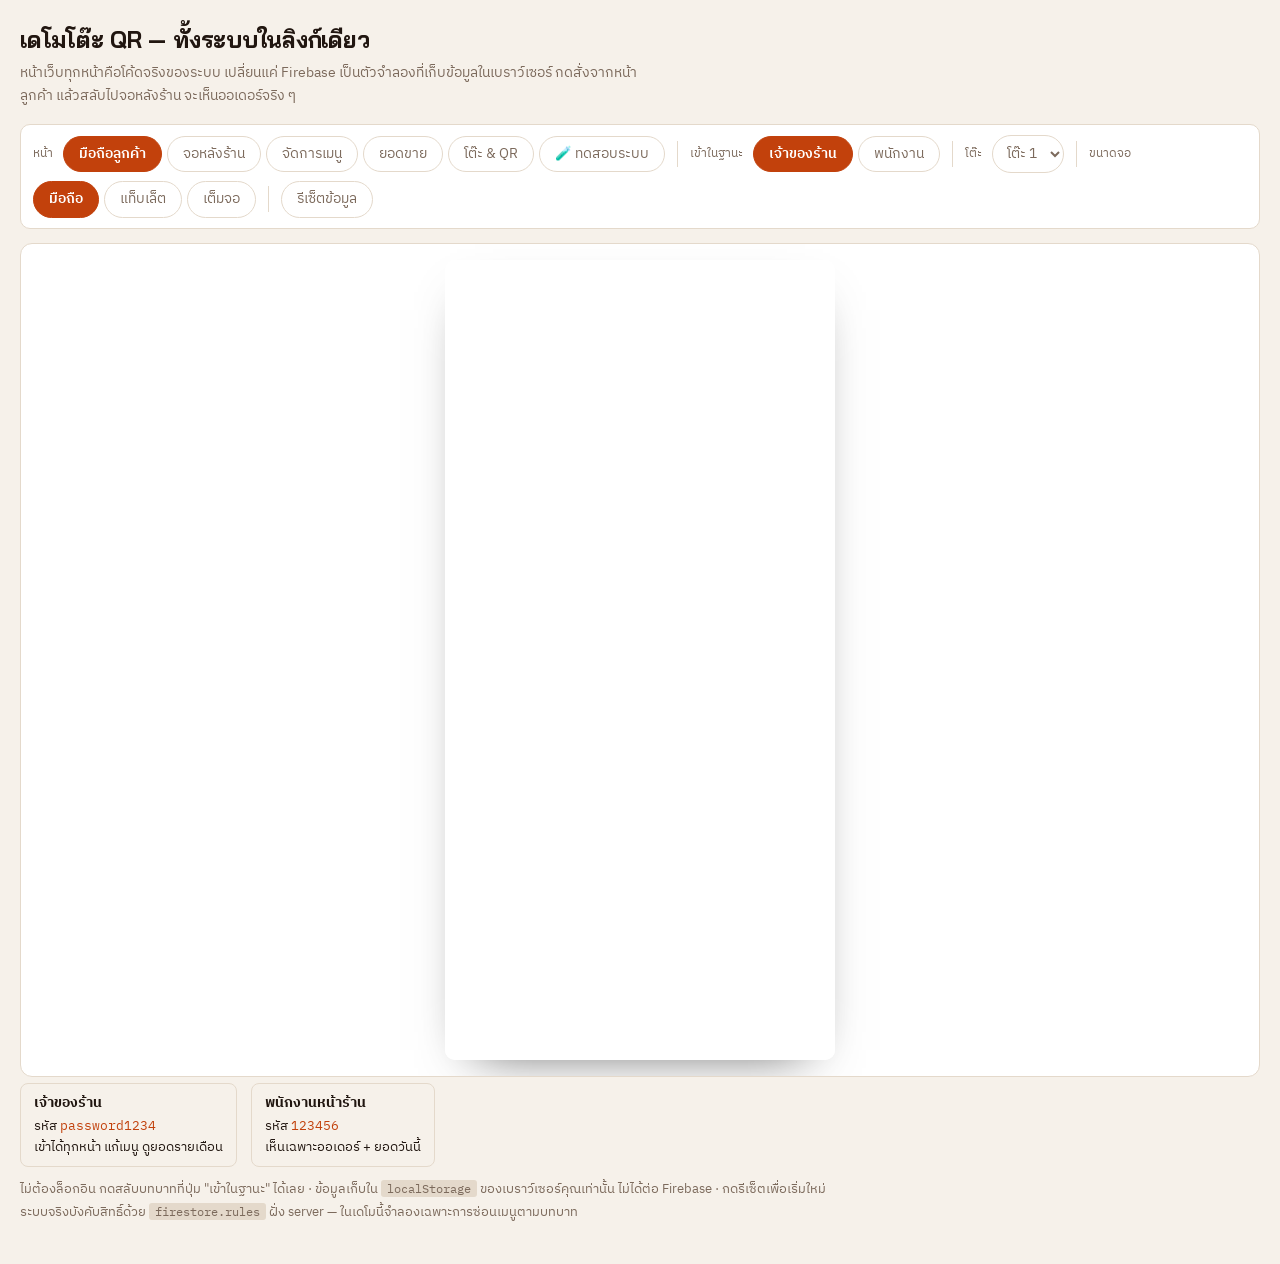
==== commit 7690bfd7: "Keep edge tooltips of the daily sales chart inside the page The hover label of the last bars extende" ====
--- a/public/demo/index.html
+++ b/public/demo/index.html
@@ -76,7 +76,7 @@
 <script>
 var SHARED = "function initializeApp(c){return{name:\"[MOCK]\",options:c}}\n\nvar AKEY = \"mock-auth-user\";\nvar USERS = { \"owner@qrmenu.local\": { uid: \"u_manager\", pw: \"password1234\" },\n              \"staff@qrmenu.local\": { uid: \"u_staff\",   pw: \"123456\" } };\nvar ALIST = new Set();\nfunction authRead(){ try { return JSON.parse(localStorage.getItem(AKEY) || \"null\"); } catch (e) { return null; } }\nfunction authEmit(){ var u = authRead(); ALIST.forEach(function (f) { f(u); }); }\nfunction getAuth(){ return { get currentUser(){ return authRead(); } }; }\nvar browserLocalPersistence = \"local\";\nasync function setPersistence(){}\nfunction connectAuthEmulator(){}\nasync function signInWithEmailAndPassword(_a, email, pw){\n  var r = USERS[String(email).trim().toLowerCase()];\n  if (!r || r.pw !== pw) { var e = new Error(\"อีเมลหรือรหัสผ่านไม่ถูกต้อง\"); e.code = \"auth/invalid-credential\"; throw e; }\n  var u = { uid: r.uid, email: String(email).trim().toLowerCase() };\n  localStorage.setItem(AKEY, JSON.stringify(u)); authEmit(); return { user: u };\n}\nasync function signOut(){ localStorage.removeItem(AKEY); authEmit(); }\nfunction onAuthStateChanged(_a, cb){ ALIST.add(cb); setTimeout(function(){ cb(authRead()); }, 0);\n  return function(){ ALIST.delete(cb); }; }\naddEventListener(\"storage\", function (e) { if (e.key === AKEY) authEmit(); });\n\n\nvar FKEY = \"mock-firestore\", BUMP = \"mock-firestore-v\";\nfunction fsLoad(){ try { return JSON.parse(localStorage.getItem(FKEY) || \"{}\"); } catch (e) { return {}; } }\nfunction fsSave(db){ localStorage.setItem(FKEY, JSON.stringify(db));\n  localStorage.setItem(BUMP, String(Date.now())); fsFire(); }\nvar fsSubs = new Set();\nfunction fsFire(){ fsSubs.forEach(function (f) { try { f(); } catch (e) { console.error(e); } }); }\naddEventListener(\"storage\", function (e) { if (e.key === FKEY || e.key === BUMP) fsFire(); });\nfunction fsRid(){ return Math.random().toString(36).slice(2,12) + Math.random().toString(36).slice(2,12); }\n\nclass Timestamp {\n  constructor(ms){ this.ms = ms; }\n  static fromDate(d){ return new Timestamp(d.getTime()); }\n  static now(){ return new Timestamp(Date.now()); }\n  toDate(){ return new Date(this.ms); }\n  toJSON(){ return { __ts: this.ms }; }\n}\nfunction fsRev(v){ return (v && typeof v === \"object\" && \"__ts\" in v) ? new Timestamp(v.__ts) : v; }\nfunction fsRevDoc(d){ var o = {}; for (var k in d) o[k] = fsRev(d[k]); return o; }\nvar SERVER_TS = \"__serverTimestamp__\";\nfunction serverTimestamp(){ return SERVER_TS; }\nfunction fsResolve(d){ var o = {}; for (var k in d) o[k] = d[k] === SERVER_TS ? { __ts: Date.now() } : d[k]; return o; }\n\nfunction getFirestore(){ return { mock: true }; }\nfunction connectFirestoreEmulator(){}\nfunction doc(b){ var seg = [].slice.call(arguments, 1);\n  var p = [(b && b.__path) || \"\"].concat(seg).filter(Boolean).join(\"/\");\n  return { __doc: true, __path: p, id: p.split(\"/\").pop() }; }\nfunction collection(b){ var seg = [].slice.call(arguments, 1);\n  var p = [(b && b.__path) || \"\"].concat(seg).filter(Boolean).join(\"/\");\n  return { __col: true, __path: p, __filters: [], __order: null }; }\nfunction query(r){ var ops = [].slice.call(arguments, 1);\n  var q = Object.assign({}, r, { __filters: (r.__filters || []).slice(), __order: r.__order });\n  ops.forEach(function (o) { if (o.type === \"where\") q.__filters.push(o); if (o.type === \"order\") q.__order = o; if (o.type === \"limit\") q.__limit = o.n; });\n  return q; }\nfunction where(field, op, value){ return { type: \"where\", field: field, op: op, value: value }; }\nfunction orderBy(field, dir){ return { type: \"order\", field: field, dir: dir || \"asc\" }; }\nfunction limit(n){ return { type: \"limit\", n: n }; }\n\nfunction fsNum(v){ return v instanceof Timestamp ? v.ms : (v && v.__ts != null ? v.__ts : v); }\nfunction fsCmp(a, b){ var x = fsNum(a), y = fsNum(b); return x < y ? -1 : x > y ? 1 : 0; }\nfunction fsMatch(d, f){ var v = d[f.field];\n  switch (f.op) {\n    case \"==\": return fsCmp(v, f.value) === 0;\n    case \"!=\": return fsCmp(v, f.value) !== 0;\n    case \">\":  return fsCmp(v, f.value) > 0;\n    case \">=\": return fsCmp(v, f.value) >= 0;\n    case \"<\":  return fsCmp(v, f.value) < 0;\n    case \"<=\": return fsCmp(v, f.value) <= 0;\n    default:   return true;\n  } }\nfunction fsReadCol(ref){\n  var db = fsLoad(), pre = ref.__path + \"/\";\n  var rows = Object.keys(db)\n    .filter(function (p) { return p.indexOf(pre) === 0 && p.slice(pre.length).indexOf(\"/\") === -1; })\n    .map(function (p) { return { id: p.split(\"/\").pop(), data: fsRevDoc(db[p]) }; });\n  (ref.__filters || []).forEach(function (f) {\n    rows = rows.filter(function (r) { return fsMatch(r.data, f); }); });\n  if (ref.__order) {\n    var f2 = ref.__order;\n    rows.sort(function (a, b) { return fsCmp(a.data[f2.field], b.data[f2.field]) * (f2.dir === \"desc\" ? -1 : 1); });\n  } else {\n    rows.sort(function (a, b) { return a.id < b.id ? -1 : 1; });\n  }\n  return ref.__limit ? rows.slice(0, ref.__limit) : rows;\n}\nfunction fsSnap(r){ return { id: r.id, exists: function(){ return true; }, data: function(){ return r.data; },\n  metadata: { fromCache: false, hasPendingWrites: false } }; }\nasync function getDoc(ref){ var db = fsLoad(), d = db[ref.__path];\n  return d ? fsSnap({ id: ref.id, data: fsRevDoc(d) })\n           : { id: ref.id, exists: function(){ return false; }, data: function(){}, metadata: {} }; }\nasync function getDocs(ref){ var rows = fsReadCol(ref);\n  return { docs: rows.map(fsSnap), size: rows.length, empty: !rows.length, docChanges: function(){ return []; } }; }\nasync function setDoc(ref, data, o){ var db = fsLoad();\n  db[ref.__path] = (o && o.merge) ? Object.assign({}, db[ref.__path] || {}, fsResolve(data)) : fsResolve(data);\n  fsSave(db); }\nasync function updateDoc(ref, data){ var db = fsLoad();\n  if (!db[ref.__path]) { var e = new Error(\"ไม่พบเอกสาร\"); e.code = \"not-found\"; throw e; }\n  db[ref.__path] = Object.assign({}, db[ref.__path], fsResolve(data)); fsSave(db); }\nasync function addDoc(ref, data){ var id = fsRid(), db = fsLoad();\n  db[ref.__path + \"/\" + id] = fsResolve(data); fsSave(db); return doc({ __path: ref.__path }, id); }\nasync function deleteDoc(ref){ var db = fsLoad(); delete db[ref.__path]; fsSave(db); }\nfunction writeBatch(){ var ops = []; return {\n  set: function (r, d, o) { ops.push(function () { return setDoc(r, d, o); }); },\n  update: function (r, d) { ops.push(function () { return updateDoc(r, d); }); },\n  delete: function (r) { ops.push(function () { return deleteDoc(r); }); },\n  commit: async function () { for (var i = 0; i < ops.length; i++) await ops[i](); } }; }\nfunction onSnapshot(ref, next, err){\n  var isDoc = !!ref.__doc;\n  var push = async function () {\n    try { next(isDoc ? await getDoc(ref) : await getDocs(ref)); } catch (e) { if (err) err(e); } };\n  fsSubs.add(push); push();\n  return function () { fsSubs.delete(push); };\n}\n\n// ============================================================\n//  ไฟล์เดียวที่ต้องแก้ตอนขึ้นระบบจริง\n//  ค่าพวกนี้ไม่ใช่ความลับ — Firebase ออกแบบมาให้เปิดเผยได้\n//  ความปลอดภัยอยู่ที่ firestore.rules กับ App Check\n// ============================================================\n\n// Firebase Console > Project settings > General > Your apps > Web app > Config\nconst FIREBASE_CONFIG = {\n  apiKey: \"AIzaSyCJiZr7Nu9HrNzIy9YfVadICh1_0OkRfnY\",\n  authDomain: \"qr-menu-1234c.firebaseapp.com\",\n  projectId: \"qr-menu-1234c\",\n  storageBucket: \"qr-menu-1234c.firebasestorage.app\",\n  messagingSenderId: \"2987114356\",\n  appId: \"1:2987114356:web:caa491545a781702753621\",\n  // ponytail: measurementId ตัดออก ระบบไม่ได้ใช้ Analytics (ไม่ต้องมี cookie banner)\n};\n\n// Firebase Console > App Check > Apps > reCAPTCHA v3 site key\n// เว้นว่างไว้ = ไม่เปิด App Check (ใช้ตอนพัฒนาได้ แต่ก่อนเปิดร้านจริงต้องใส่)\nconst RECAPTCHA_SITE_KEY = \"\";\n\n// ตอนพัฒนาในเครื่อง ตั้ง true แล้วรัน `firebase emulators:start`\n// จะได้ไม่ไปยิงฐานข้อมูลจริง\nconst USE_EMULATOR = false;\n\n// รูปเมนูเก็บเป็น data URI ใน Firestore (ไม่ใช้ Cloud Storage ที่ต้องผูกบัตร)\n//\n// ค่าพวกนี้ตั้งจากการวัดรูปอาหารจริง 20 รูป (tools/make-mobile-compare.py):\n//   240px q0.55 webp -> เฉลี่ย 10.5 KB/รูป  เมนู 20 รายการ = 288 KB  รับได้ ~1,010 บิล/วัน\n//   320px q0.62 jpeg -> เฉลี่ย 19.8 KB/รูป  เมนู 20 รายการ = 506 KB  รับได้ ~576 บิล/วัน\n//   420px q0.75 jpeg -> เฉลี่ย 54.7 KB/รูป  ชนเพดาน ระบบต้องลดคุณภาพเอง เหลือ ~265 บิล/วัน\n//\n// รูปแสดงในเมนูที่ 82px — 240px ยังเหลือเผื่อจอ 3x (246px) พอดี\n// ที่ขนาดจริงบนมือถือแยกไม่ออกจาก 320px ต้องซูม 6 เท่าถึงจะเห็นต่าง\n// อยากได้รูปคมขึ้นแลกกับโควตา: ดูตารางเทียบใน README หัวข้อ \"เรื่องโควตา\"\nconst IMAGE_MAX_PX = 240;\nconst IMAGE_QUALITY = 0.55;\nconst IMAGE_MAX_BYTES = 40 * 1024;\n\n// หน้าล็อกอินมีช่องรหัสผ่านช่องเดียว — ระบบลองรหัสกับบัญชีเหล่านี้ตามลำดับ\n// รหัสตรงบัญชีไหน = เข้าเป็นบัญชีนั้น (สิทธิ์จริงตัดสินที่ settings/roles + firestore.rules)\n// อีเมลไม่ใช่ความลับ และโดเมนไม่ใช่เมลจริง: ลืมรหัสต้องรีเซ็ตที่ Firebase Console\n// ponytail: ลองทีละบัญชี = รหัสผิด 1 ครั้งนับเป็น 2 ครั้งใน rate limit ของ Firebase — 2 บัญชียังไม่เป็นปัญหา\nconst LOGIN_DOMAIN = \"qrmenu.local\";\nconst LOGIN_ACCOUNTS = [`owner@${LOGIN_DOMAIN}`, `staff@${LOGIN_DOMAIN}`];\n\n// UID ของ 2 บัญชีข้างบน (Firebase Console > Authentication > Users > User UID)\n// เจ้าของล็อกอินครั้งแรก ระบบเขียนค่านี้ลง settings/roles ให้เอง ไม่ต้องไปกรอกใน Console\n// uid ไม่ใช่ความลับ — คนอื่นรู้ก็ล็อกอินแทนไม่ได้ ต้องมีรหัสผ่าน\nconst ROLE_UIDS = {\n  managers: [\"AngZmdRrfngD3TeklPAwdRhRGmr2\"],  // owner@qrmenu.local\n  staff:    [\"ISgrkRMfycesPs0DTqVgJsp91cd2\"],  // staff@qrmenu.local\n};\n\n// ============================================================\n//  จุดเดียวที่ import Firebase SDK — ไฟล์อื่น import ต่อจากที่นี่\n//  อยากอัปเวอร์ชัน SDK: แก้เลขเวอร์ชันใน 3 บรรทัด import ข้างล่าง\n// ============================================================\n\n\n\n\n\n\nconst app = initializeApp(FIREBASE_CONFIG);\nconst auth = getAuth(app);\nconst db = getFirestore(app);\n\nif (USE_EMULATOR) {\n  connectAuthEmulator(auth, \"http://127.0.0.1:9099\", { disableWarnings: true });\n  connectFirestoreEmulator(db, \"127.0.0.1\", 8080);\n}\n\n\n\n/* ---------------- helper ทั่วไป ---------------- */\nconst baht = n => Number(n || 0).toLocaleString(\"th-TH\");\nconst esc = s => String(s ?? \"\").replace(/[&<>\"']/g,\n  c => ({ \"&\": \"&amp;\", \"<\": \"&lt;\", \">\": \"&gt;\", '\"': \"&quot;\", \"'\": \"&#39;\" }[c]));\n\nconst pad2 = n => String(n).padStart(2, \"0\");\nconst dayKey = d => `${d.getFullYear()}-${pad2(d.getMonth() + 1)}-${pad2(d.getDate())}`;\nconst monthKey = d => `${d.getFullYear()}-${pad2(d.getMonth() + 1)}`;\nconst hhmm = d => d ? `${pad2(d.getHours())}:${pad2(d.getMinutes())}` : \"--:--\";\n\nconst TH_MONTH = [\"มกราคม\",\"กุมภาพันธ์\",\"มีนาคม\",\"เมษายน\",\"พฤษภาคม\",\"มิถุนายน\",\n  \"กรกฎาคม\",\"สิงหาคม\",\"กันยายน\",\"ตุลาคม\",\"พฤศจิกายน\",\"ธันวาคม\"];\nconst TH_DAY = [\"อาทิตย์\",\"จันทร์\",\"อังคาร\",\"พุธ\",\"พฤหัสบดี\",\"ศุกร์\",\"เสาร์\"];\nconst monthLabel = k => { const [y, m] = k.split(\"-\"); return `${TH_MONTH[+m - 1]} ${+y + 543}`; };\n\n/* ---------------- ภาษาของ \"หน้าหลังร้าน\" ----------------\n   หน้าลูกค้าเป็นภาษาไทยอย่างเดียว — คนไทยสแกนใช้ ไม่ต้องมีตัวเลือก\n   ส่วนพนักงานหน้าร้านหลายคนเป็นคนพม่า เลยให้สลับภาษาได้เฉพาะจอหลังร้าน\n\n   แปลเฉพาะที่พนักงานหน้าร้านเห็น: หน้าล็อกอิน + แถบบน + กระดานออเดอร์\n   หน้าที่เป็นของผู้จัดการ (เมนู ยอดขาย โต๊ะ) ไม่ต้องแปล เพราะ staff เข้าไม่ได้อยู่แล้ว\n\n   ponytail: ฝัง 2 ภาษาไว้ตรง ๆ ~30 ก้อน ไม่ใช้ i18n library\n   ⚠️ คำแปลพม่าต้องให้เจ้าของภาษาตรวจก่อนส่งมอบ                              */\nconst LANGS = [\n  { id: \"th\", label: \"ไทย\" },\n  { id: \"my\", label: \"မြန်မာ\" },\n];\nconst LANG_KEY = \"qr-order-lang\";\n\nconst STRINGS = {\n  th: {\n    backoffice: \"ระบบหลังร้าน\",\n    signout: \"ออกจากระบบ\",\n    navOrders: \"ออเดอร์\", navMenu: \"จัดการเมนู\", navReport: \"ยอดขาย\", navTables: \"โต๊ะ & QR\",\n    roleManager: \"ผู้จัดการ\", roleStaff: \"พนักงานหน้าร้าน\",\n\n    loginSub: \"ใส่รหัสผ่านของเจ้าของร้านหรือพนักงาน\",\n    email: \"ชื่อผู้ใช้\", password: \"รหัสผ่าน\", signin: \"เข้าสู่ระบบ\",\n    noAccessTitle: \"บัญชีนี้ยังไม่มีสิทธิ์เข้าระบบ\",\n    noAccessText: \"แจ้งผู้จัดการร้านให้เพิ่มบัญชีนี้เข้าระบบก่อน\",\n\n    ordersTitle: \"ออเดอร์วันนี้\",\n    ordersHint: \"บิลที่ยังไม่กดเสิร์ฟ แก้จำนวนหรือเอารายการออกได้ เผื่อลูกค้าสั่งผิด — \" +\n                \"พอกดเสิร์ฟแล้วบิลจะล็อก ถ้าต้องแก้ให้กดย้อนกลับก่อน\",\n    fNew: \"รอเสิร์ฟ\", fDone: \"เสิร์ฟแล้ว\", fCancelled: \"ยกเลิก\", fAll: \"ทั้งหมด\",\n    waiting: \"กำลังรอออเดอร์…\",\n    emptyNew: \"ยังไม่มีบิลที่รอเสิร์ฟ\", emptyOther: \"ไม่มีบิลในหมวดนี้\",\n    table: \"โต๊ะ\", baht: \"บาท\", edited: \"แก้ไขแล้ว\",\n    btnServed: \"เสิร์ฟแล้ว\", btnCancel: \"ยกเลิกบิล\", btnUndo: \"ย้อนกลับ\", btnRestore: \"เรียกคืน\",\n    askRemoveLine: (n, t) => `เอา \"${n}\" ออกจากบิลโต๊ะ ${t}?`,\n    askCancelBill: t => `ยกเลิกบิลโต๊ะ ${t} ทั้งใบ?`,\n    allRemoved: \"เอารายการออกหมดแล้ว บิลนี้ถูกยกเลิก\",\n    cantRestore: \"บิลนี้ไม่เหลือรายการแล้ว เรียกคืนไม่ได้\",\n    loadFail: \"โหลดออเดอร์ไม่ได้\",\n    newOrder: \"ออเดอร์ใหม่\",\n    notInMenu: \"ไม่มีในเมนู\", priceNow: \"ราคาเมนูจริง\", sumMismatch: \"รวมรายการได้\",\n    changePw: \"เปลี่ยนรหัสผ่าน\",\n    newPw: \"รหัสผ่านใหม่\",\n    pwTooShort: \"รหัสผ่านต้องยาวอย่างน้อย 8 ตัว\",\n    pwChanged: \"เปลี่ยนรหัสผ่านเรียบร้อย จดไว้ให้ดี\",\n    pwNeedRelogin: \"เพื่อความปลอดภัย ต้องออกจากระบบแล้วเข้าใหม่ก่อนเปลี่ยนรหัสผ่าน\",\n  },\n  my: {\n    backoffice: \"ဆိုင်တွင်းစနစ်\",\n    signout: \"ထွက်မည်\",\n    navOrders: \"မှာယူမှုများ\", navMenu: \"မီနူးစီမံ\", navReport: \"ရောင်းအား\", navTables: \"စားပွဲ & QR\",\n    roleManager: \"မန်နေဂျာ\", roleStaff: \"ဆိုင်ဝန်ထမ်း\",\n\n    loginSub: \"ဆိုင်ရှင် သို့မဟုတ် ဝန်ထမ်း စကားဝှက်ကို ထည့်ပါ\",\n    email: \"အသုံးပြုသူအမည်\", password: \"စကားဝှက်\", signin: \"ဝင်မည်\",\n    noAccessTitle: \"ဤအကောင့်တွင် ဝင်ခွင့် မရှိသေးပါ\",\n    noAccessText: \"မန်နေဂျာကို ပြောပြီး ဤအကောင့်ကို ထည့်ခိုင်းပါ\",\n\n    ordersTitle: \"ယနေ့ မှာယူမှုများ\",\n    ordersHint: \"မပို့ရသေးသော ဘောက်ချာများကို အရေအတွက်ပြင်ခြင်း၊ ပစ္စည်းဖြုတ်ခြင်း ပြုလုပ်နိုင်သည် — \" +\n                \"ပို့ပြီးပါက ဘောက်ချာ ပိတ်သွားမည် ပြင်လိုပါက ပြန်ဖွင့်ရန် နှိပ်ပါ\",\n    fNew: \"မပို့ရသေး\", fDone: \"ပို့ပြီး\", fCancelled: \"ပယ်ဖျက်\", fAll: \"အားလုံး\",\n    waiting: \"မှာယူမှု စောင့်နေသည်…\",\n    emptyNew: \"မပို့ရသေးသော ဘောက်ချာ မရှိပါ\", emptyOther: \"ဤအမျိုးအစားတွင် ဘောက်ချာ မရှိပါ\",\n    table: \"စားပွဲ\", baht: \"ဘတ်\", edited: \"ပြင်ပြီး\",\n    btnServed: \"ပို့ပြီး\", btnCancel: \"ဘောက်ချာ ပယ်ဖျက်\", btnUndo: \"ပြန်ဖွင့်\", btnRestore: \"ပြန်ယူ\",\n    askRemoveLine: (n, t) => `စားပွဲ ${t} ၏ ဘောက်ချာမှ \"${n}\" ကို ဖြုတ်မလား?`,\n    askCancelBill: t => `စားပွဲ ${t} ၏ ဘောက်ချာ တစ်ခုလုံး ပယ်ဖျက်မလား?`,\n    allRemoved: \"ပစ္စည်းအားလုံး ဖြုတ်ပြီးသဖြင့် ဤဘောက်ချာ ပယ်ဖျက်ပါပြီ\",\n    cantRestore: \"ဤဘောက်ချာတွင် ပစ္စည်း မကျန်တော့သဖြင့် ပြန်မယူနိုင်ပါ\",\n    loadFail: \"မှာယူမှုများ ဖတ်၍မရပါ\",\n    newOrder: \"မှာယူမှုအသစ်\",\n    notInMenu: \"မီနူးတွင် မရှိ\", priceNow: \"မီနူးဈေးနှုန်း\", sumMismatch: \"စုစုပေါင်း မှန်ကန်ချက်\",\n    changePw: \"စကားဝှက် ပြောင်းမည်\",\n    newPw: \"စကားဝှက် အသစ်\",\n    pwTooShort: \"စကားဝှက်သည် အနည်းဆုံး ၈ လုံး ရှိရမည်\",\n    pwChanged: \"စကားဝှက် ပြောင်းပြီးပါပြီ မှတ်ထားပါ\",\n    pwNeedRelogin: \"လုံခြုံရေးအတွက် ထွက်ပြီး ပြန်ဝင်ပြီးမှ ပြောင်းနိုင်ပါသည်\",\n  },\n};\n\nlet currentLang = \"th\";\ntry { if (STRINGS[localStorage.getItem(LANG_KEY)]) currentLang = localStorage.getItem(LANG_KEY); } catch (_) {}\n\nconst getLang = () => currentLang;\nfunction setLang(id) {\n  currentLang = STRINGS[id] ? id : \"th\";\n  document.documentElement.lang = currentLang;\n  try { localStorage.setItem(LANG_KEY, currentLang); } catch (_) {}\n  return currentLang;\n}\n/** ข้อความหน้าหลังร้านตามภาษาที่พนักงานเลือก */\nconst t = key => STRINGS[currentLang][key];\n\n/** โหลดหน้าใหม่ — ตัว build ของเดโมจะ patch ให้ยิงไปที่ shell แทน */\nconst reloadPage = () => location.reload();\n\n/** จอหลังร้านเปิดค้างข้ามคืน: query \"วันนี้\" ถูกตั้งตอนโหลดหน้า เลยต้องโหลดใหม่หลังเที่ยงคืน\n *  ไม่งั้นเช้าวันใหม่จะไม่เห็นออเดอร์ใหม่ และยอดสรุปจะเขียนบิลเมื่อวานลงวันนี้ */\nfunction reloadAtMidnight() {\n  const next = new Date(); next.setHours(24, 0, 5, 0);\n  setTimeout(reloadPage, next - Date.now());\n}\n\n/* ---------------- แปลชื่อเมนูไทย → พม่า อัตโนมัติ ----------------\n   ใช้เมื่อเจ้าของยังไม่ได้กรอกชื่อพม่าเอง — จอพนักงานจะได้ไม่ว่าง\n   ponytail: คลังคำ + จับคำยาวสุดก่อน ไม่ใช้ API แปลภาษา (ต้องผูกบัตร และร้านไม่มีคนดูแล)\n   ผลเป็นคำแปลคร่าว ๆ ทีละคำ — เจ้าของกรอกชื่อพม่าเองได้เสมอ และชื่อที่กรอกจะชนะ\n   ⚠️ คำแปลชุดนี้ต้องให้คนพม่าตรวจ  [คำไทย, คำพม่า, 1 = เนื้อสัตว์/วัตถุดิบหลัก ยกไปไว้หน้า] */\nconst MY_WORDS = [\n  [\"เมนูใหม่\", \"ဟင်းလျာအသစ်\"],\n  [\"ข้าวมันไก่\", \"ကြက်ဆီထမင်း\"], [\"ข้าวผัด\", \"ထမင်းကြော်\"], [\"ข้าวเหนียว\", \"ကောက်ညှင်း\"],\n  [\"ข้าวต้ม\", \"ဆန်ပြုတ်\"], [\"ข้าวเปล่า\", \"ထမင်းဖြူ\"], [\"ข้าวสวย\", \"ထမင်းဖြူ\"], [\"ข้าวซอย\", \"ခေါက်ဆွဲ (ခေါဆွယ်)\"],\n  [\"ข้าว\", \"ထမင်း\"],\n  [\"ผัดไทย\", \"ပတ်ထိုင်း\"], [\"ผัดซีอิ๊ว\", \"ပဲငံပြာရည်ကြော်\"], [\"ผัดขี้เมา\", \"မူးယစ်ကြော်\"],\n  [\"ต้มยำ\", \"တုံယမ်း\"], [\"ต้มข่า\", \"တုံခါ\"],\n  [\"แกงเขียวหวาน\", \"အစိမ်းရောင်ဟင်း\"], [\"แกงแดง\", \"အနီရောင်ဟင်း\"], [\"แกงกะหรี่\", \"ကုလားဟင်း\"],\n  [\"แกงคั่ว\", \"ခူဟင်း\"], [\"มัสมั่น\", \"မတ်စမန်ဟင်း\"], [\"พะแนง\", \"ပနန်ဟင်း\"], [\"แกง\", \"ဟင်း\"],\n  [\"ส้มตำ\", \"သင်္ဘောသီးသုပ်\"], [\"ยำ\", \"သုပ်\"],\n  [\"ก๋วยเตี๋ยว\", \"ခေါက်ဆွဲ\"], [\"เส้นใหญ่\", \"ခေါက်ဆွဲပြား\"], [\"เส้นเล็ก\", \"ခေါက်ဆွဲသေး\"],\n  [\"บะหมี่\", \"ခေါက်ဆွဲဝါ\"], [\"วุ้นเส้น\", \"ကြာဆံ\"],\n  [\"กะเพรา\", \"ကပေါ\"], [\"ผัดพริกแกง\", \"ဟင်းခတ်မှုန့်ကြော်\"], [\"พริกแกง\", \"ဟင်းခတ်မှုန့်\"],\n  [\"ผัด\", \"ကြော်\"], [\"ทอด\", \"ကြော်\"], [\"ย่าง\", \"ကင်\"], [\"ปิ้ง\", \"ကင်\"], [\"ต้ม\", \"ပြုတ်\"],\n  [\"ตุ๋น\", \"နှပ်\"], [\"นึ่ง\", \"ပေါင်း\"], [\"ราด\", \"ဆမ်း\"],\n  [\"ปีกไก่\", \"ကြက်တောင်ပံ\", 1], [\"ไก่\", \"ကြက်သား\", 1],\n  [\"หมูกรอบ\", \"ဝက်သားကြွပ်\", 1], [\"หมูสับ\", \"ဝက်သားနုပ်\", 1], [\"หมูแดง\", \"ဝက်သားနီ\", 1], [\"หมู\", \"ဝက်သား\", 1],\n  [\"เนื้อ\", \"အမဲသား\", 1], [\"กุ้ง\", \"ပုစွန်\", 1], [\"ปลาหมึก\", \"ပြည်ကြီးငါး\", 1], [\"ปลา\", \"ငါး\", 1],\n  [\"ทะเล\", \"ပင်လယ်စာ\", 1], [\"เป็ด\", \"ဘဲသား\", 1], [\"ปู\", \"ဂဏန်း\", 1], [\"เต้าหู้\", \"တို့ဟူး\", 1],\n  [\"ทอดมัน\", \"ငါးဖယ်ကြော်\"],\n  [\"ไข่ดาว\", \"ကြက်ဥကြော်\"], [\"ไข่เจียว\", \"ကြက်ဥမွှေကြော်\"], [\"ไข่\", \"ကြက်ဥ\"],\n  [\"ผักบุ้ง\", \"ကန်စွန်းရွက်\"], [\"ผัก\", \"ဟင်းသီးဟင်းရွက်\"], [\"กระเทียม\", \"ကြက်သွန်ဖြူ\"],\n  [\"พริกไทยดำ\", \"ငရုတ်ကောင်းနက်\"], [\"พริก\", \"ငရုတ်သီး\"], [\"น้ำปลา\", \"ငံပြာရည်\"], [\"ตะไคร้\", \"စပါးလင်\"],\n  [\"ชาเย็น\", \"လက်ဖက်ရည်အေး\"], [\"ชา\", \"လက်ဖက်ရည်\"], [\"กาแฟ\", \"ကော်ဖီ\"], [\"โกโก้\", \"ကိုကိုး\"],\n  [\"น้ำมะนาว\", \"သံပုရာရည်\"], [\"น้ำเปล่า\", \"ရေ\"], [\"น้ำแข็ง\", \"ရေခဲ\"], [\"โซดา\", \"ဆိုဒါ\"],\n  [\"โค้ก\", \"ကိုကာကိုလာ\"], [\"เบียร์\", \"ဘီယာ\"], [\"น้ำ\", \"ရည်\"],\n  [\"ลาบ\", \"လာ့ပ်\"], [\"ไทย\", \"ထိုင်း\"], [\"สด\", \"လတ်\"], [\"ข้น\", \"ပျစ်\"], [\"กรอบ\", \"ကြွပ်\"],\n  [\"พิเศษ\", \"အထူး\"], [\"ธรรมดา\", \"ပုံမှန်\"], [\"ไม่เผ็ด\", \"မစပ်\"], [\"เผ็ด\", \"စပ်\"],\n  [\"หวาน\", \"ချို\"], [\"เปรี้ยว\", \"ချဉ်\"], [\"เย็น\", \"အေး\"], [\"ร้อน\", \"ပူ\"],\n].sort((a, b) => b[0].length - a[0].length);\n\n/** \"ข้าวกะเพราไก่ไข่ดาว\" → \"ကြက်သား ထမင်း ကပေါ ကြက်ဥကြော်\"  ไม่รู้จักสักคำ → \"\" */\nfunction autoMy(th) {\n  const s = String(th || \"\").replace(/\\s+/g, \"\");\n  const main = [], rest = [];\n  let i = 0, unknown = \"\", hit = false;\n  const flush = () => { if (unknown) { rest.push(unknown); unknown = \"\"; } };\n  while (i < s.length) {\n    const w = MY_WORDS.find(([t]) => s.startsWith(t, i));\n    if (!w) { unknown += s[i++]; continue; }\n    flush(); hit = true;\n    (w[2] ? main : rest).push(w[1]);\n    i += w[0].length;\n  }\n  flush();\n  return hit ? [...main, ...rest].join(\" \") : \"\";\n}\n\nconst CATS = [\"แนะนำ\", \"ข้าว\", \"เส้น\", \"ทานเล่น\", \"เครื่องดื่ม\"];\n\n/** ช่วงเวลาของทั้งวันตาม timezone เครื่อง ใช้ query ออเดอร์รายวัน */\nfunction dayRange(d = new Date()) {\n  const from = new Date(d); from.setHours(0, 0, 0, 0);\n  const to = new Date(from); to.setDate(to.getDate() + 1);\n  return { from: Timestamp.fromDate(from), to: Timestamp.fromDate(to) };\n}\n\n/** Firestore ลองเชื่อมต่อใหม่ไปเรื่อย ๆ ไม่ยอม reject — หน้าลูกค้าจะค้างที่สปินเนอร์\n *  ถ้าเน็ตร้านล่ม เลยต้องมีนาฬิกาจับเวลาคุมไว้เอง */\nconst withTimeout = (p, ms = 12000, msg = \"เชื่อมต่อไม่ได้ ตรวจสอบสัญญาณอินเทอร์เน็ต\") =>\n  Promise.race([p, new Promise((_, rej) => setTimeout(() => rej(new Error(msg)), ms))]);\n\nlet toastTimer = null;\nfunction toast(msg, kind = \"ok\") {\n  let el = document.querySelector(\".toast-bar\");\n  if (!el) { el = document.createElement(\"div\"); el.className = \"toast-bar\"; document.body.appendChild(el); }\n  el.textContent = msg;\n  el.dataset.kind = kind;\n  el.classList.add(\"show\");\n  clearTimeout(toastTimer);\n  toastTimer = setTimeout(() => el.classList.remove(\"show\"), kind === \"err\" ? 5000 : 2600);\n}\n\n/** แปลง error ของ Firebase เป็นข้อความไทยที่คนหน้าร้านอ่านรู้เรื่อง */\nfunction friendlyError(e) {\n  const c = e?.code || \"\";\n  if (c.includes(\"permission-denied\")) return \"ไม่มีสิทธิ์ทำรายการนี้\";\n  if (c.includes(\"unavailable\") || c.includes(\"network\")) return \"เน็ตหลุด ลองใหม่อีกครั้ง\";\n  if (c.includes(\"invalid-credential\") || c.includes(\"wrong-password\") || c.includes(\"user-not-found\"))\n    return \"รหัสผ่านไม่ถูกต้อง\";\n  if (c.includes(\"too-many-requests\")) return \"ลองผิดหลายครั้งเกินไป รอสักครู่แล้วลองใหม่\";\n  // เจอตอนยังไม่ได้ใส่ค่า Firebase ลง config.js หรือใส่ผิด — ไม่ใช่ความผิดคนหน้าร้าน\n  if (c.includes(\"api-key\") || c.includes(\"invalid-api-key\") || c.includes(\"configuration-not-found\"))\n    return \"ระบบยังไม่ได้เชื่อมต่อฐานข้อมูล แจ้งผู้ดูแลให้ตั้งค่า Firebase ก่อน\";\n  if (c.includes(\"unauthorized-domain\"))\n    return \"โดเมนนี้ยังไม่ได้รับอนุญาต แจ้งผู้ดูแลให้เพิ่มใน Firebase > Authorized domains\";\n  return e?.message || \"เกิดข้อผิดพลาด\";\n}\n\n/* ---------------- ตั้งค่าร้าน (ชื่อ + ธีมสี) ---------------- */\nconst DEFAULT_SHOP = \"ร้านอาหาร\";\nconst PALETTES = [\n  { id: \"\",      name: \"ส้มอบอุ่น\",   dot: \"#C2410C\" },\n  { id: \"red\",   name: \"แดงมงคล\",    dot: \"#B4232E\" },\n  { id: \"green\", name: \"เขียวใบเตย\", dot: \"#0E6B4C\" },\n];\nconst SETTINGS_CACHE = \"qr-order-settings\";\nconst settingsRef = doc(db, \"settings\", \"shop\");\n\nfunction applySettings(s) {\n  const name = (s?.name || DEFAULT_SHOP).slice(0, 40);\n  const pal = PALETTES.some(p => p.id === s?.palette) ? s.palette : \"\";\n  document.querySelectorAll(\"[data-shopname]\").forEach(el => el.textContent = name);\n  if (pal) document.documentElement.setAttribute(\"data-palette\", pal);\n  else document.documentElement.removeAttribute(\"data-palette\");\n  document.title = name;\n  try { localStorage.setItem(SETTINGS_CACHE, JSON.stringify({ name, palette: pal })); } catch (_) {}\n  return { name, palette: pal };\n}\n\n/** อ่านค่าที่ cache ไว้มาทาก่อน จะได้ไม่เห็นชื่อ/สีเก่าแวบตอนโหลด */\nfunction applyCachedSettings() {\n  try { return applySettings(JSON.parse(localStorage.getItem(SETTINGS_CACHE) || \"null\")); }\n  catch (_) { return applySettings(null); }\n}\n\nasync function loadSettings() {\n  applyCachedSettings();\n  try {\n    const snap = await getDoc(settingsRef);\n    return applySettings(snap.exists() ? snap.data() : null);\n  } catch (_) {\n    return applyCachedSettings();          // เน็ตหลุดก็ยังแสดงของเดิมได้\n  }\n}\n\n/* ---------------- ย่อรูปก่อนเก็บ ---------------- */\n// ponytail: ฝัง data URI ใน Firestore แทน Cloud Storage เพราะ Storage ต้องผูกบัตรตั้งแต่ ก.พ. 2026\n// ถ้าวันไหนยอมผูกบัตรแล้ว ให้เปลี่ยนมาอัปขึ้น Storage แล้วเก็บแค่ URL\nfunction shrinkImage(file) {\n  return new Promise((resolve, reject) => {\n    if (!/^image\\//.test(file.type)) return reject(new Error(\"ไฟล์นี้ไม่ใช่รูปภาพ\"));\n    const img = new Image();\n    const url = URL.createObjectURL(file);\n    img.onload = () => {\n      URL.revokeObjectURL(url);\n      const s = Math.min(1, IMAGE_MAX_PX / Math.max(img.width, img.height));\n      const c = document.createElement(\"canvas\");\n      c.width = Math.max(1, Math.round(img.width * s));\n      c.height = Math.max(1, Math.round(img.height * s));\n      c.getContext(\"2d\").drawImage(img, 0, 0, c.width, c.height);\n      // WebP เล็กกว่า JPEG ประมาณครึ่งที่คุณภาพตาเปล่าเท่ากัน\n      // Safari ก่อนเวอร์ชัน 14 encode WebP ไม่ได้ จะคืน data:image/png มาแทน — ตกไปใช้ JPEG\n      const encode = q => {\n        const w = c.toDataURL(\"image/webp\", q);\n        return w.startsWith(\"data:image/webp\") ? w : c.toDataURL(\"image/jpeg\", q);\n      };\n      let q = IMAGE_QUALITY, out = encode(q);\n      // บีบซ้ำจนกว่าจะไม่เกินเพดาน ไม่งั้นกินโควตา egress ของ Firestore\n      while (out.length > IMAGE_MAX_BYTES && q > 0.3) { q -= 0.1; out = encode(q); }\n      if (out.length > IMAGE_MAX_BYTES) return reject(new Error(\"รูปใหญ่เกินไป ลองรูปอื่น\"));\n      resolve(out);\n    };\n    img.onerror = () => { URL.revokeObjectURL(url); reject(new Error(\"เปิดไฟล์รูปนี้ไม่ได้\")); };\n    img.src = url;\n  });\n}\n\n\n/** ตัดโดเมนออกตอนโชว์บนหน้าจอ พนักงานจะได้เห็นแค่ชื่อผู้ใช้ */\nconst userLabel = u => String(u?.email || \"\").replace(`@${LOGIN_DOMAIN}`, \"\");\n\n/* ---------------- สิทธิ์และประตูหน้า admin ---------------- */\n/** รอจน Firebase บอกสถานะล็อกอิน แล้วคืน user หรือ null */\nfunction currentUser() {\n  return new Promise(res => {\n    const stop = onAuthStateChanged(auth, u => { stop(); res(u); });\n  });\n}\n\nconst roleLabel = r => t(r === \"manager\" ? \"roleManager\" : \"roleStaff\");\n\n/**\n * อ่านว่า user คนนี้เป็นอะไร จาก doc settings/roles\n * คืน \"manager\" | \"staff\" | null (ไม่มีสิทธิ์)\n * ponytail: อ่าน 1 doc ต่อการเปิดหน้า — ถูกกว่าการฝังรายชื่อไว้สองที่แล้วลืมอัปเดตข้างใดข้างหนึ่ง\n */\nasync function loadRole(user) {\n  if (!user) return null;\n  try {\n    const ref = doc(db, \"settings\", \"roles\");\n    const snap = await withTimeout(getDoc(ref), 10000);\n    let d = snap.exists() ? snap.data() || {} : null;\n    // ระบบใหม่ยังไม่มี doc roles: เจ้าของล็อกอินครั้งแรก = สร้างให้เลย (rules ยอมเฉพาะ uid เจ้าของ)\n    if (!d && ROLE_UIDS.managers.includes(user.uid)) {\n      await withTimeout(setDoc(ref, ROLE_UIDS), 10000);\n      d = ROLE_UIDS;\n    }\n    if (!d) return null;\n    if ((d.managers || []).includes(user.uid)) return \"manager\";\n    if ((d.staff || []).includes(user.uid)) return \"staff\";\n  } catch (_) { /* อ่านไม่ได้ = ไม่มีสิทธิ์ ปล่อยให้ rules เป็นคนตัดสินอยู่ดี */ }\n  return null;\n}\n\nfunction noAccessScreen(user) {\n  document.getElementById(\"chrome\").innerHTML = \"\";\n  const v = document.getElementById(\"view\");\n  if (v) v.innerHTML = `<div class=\"center-msg\"><div class=\"box\">\n      <h1>${esc(t(\"noAccessTitle\"))}</h1>\n      <p>${esc(userLabel(user))}<br>${esc(t(\"noAccessText\"))}</p>\n      <p style=\"margin-top:18px\"><button class=\"btn ghost\" id=\"so\">${esc(t(\"signout\"))}</button></p>\n    </div></div>`;\n  document.getElementById(\"so\")?.addEventListener(\"click\", async () => {\n    await signOut(auth); __nav(\"/admin\");\n  });\n}\n\n/**\n * ใช้บนทุกหน้า admin ยกเว้นหน้า login\n * need = \"staff\" (ใครก็ได้ที่มีสิทธิ์) หรือ \"manager\" (เฉพาะผู้จัดการ)\n * คืน { user, role } หรือ null ถ้าไม่ผ่าน\n * นี่คือเรื่อง UX ล้วน — ด่านจริงอยู่ที่ firestore.rules\n */\nasync function requireRole(need = \"staff\") {\n  const u = await currentUser();\n  if (!u) { __nav(\"/admin\"); return null; }\n  const role = await loadRole(u);\n  if (!role) { noAccessScreen(u); return null; }\n  if (need === \"manager\" && role !== \"manager\") { __nav(\"/admin\"); return null; }\n  return { user: u, role };\n}\n\nconst NAV = [\n  [\"/admin\", \"navOrders\", \"staff\"],\n  [\"/admin/menu\", \"navMenu\", \"manager\"],\n  [\"/admin/report\", \"navReport\", \"staff\"],\n  [\"/admin/tables\", \"navTables\", \"manager\"],\n];\n\nfunction renderAdminChrome(active, user, role = \"staff\") {\n  const host = document.getElementById(\"chrome\");\n  if (!host) return;\n  // ตั้งตรงนี้ ไม่ใช่ตอนโหลด core.js — หน้าลูกค้า import ไฟล์เดียวกันและต้องเป็นไทยเสมอ\n  document.documentElement.lang = currentLang;\n  const visible = NAV.filter(([, , need]) => need === \"staff\" || role === \"manager\");\n  host.innerHTML = `\n    <div class=\"bar\">\n      <div class=\"brand\"><span data-shopname>${esc(DEFAULT_SHOP)}</span> <i>${esc(t(\"backoffice\"))}</i></div>\n      <nav class=\"tabs\">\n        ${visible.map(([href, key]) =>\n          `<a href=\"${href}\"${href === active ? ' aria-current=\"page\"' : \"\"}>${esc(t(key))}</a>`).join(\"\")}\n      </nav>\n      <div class=\"who\">\n        <span class=\"mail\">${esc(userLabel(user))} · ${esc(roleLabel(role))}</span>\n        <span class=\"langsw\" role=\"group\" aria-label=\"ภาษา / ဘာသာစကား\">\n          ${LANGS.map(l => `<button data-lang=\"${l.id}\" aria-pressed=\"${l.id === getLang()}\">${esc(l.label)}</button>`).join(\"\")}\n        </span>\n        <button class=\"btn ghost\" id=\"signout\">${esc(t(\"signout\"))}</button>\n      </div>\n    </div>`;\n  host.querySelector(\"#signout\").onclick = async () => {\n    await signOut(auth); __nav(\"/admin\");\n  };\n  host.querySelector(\".langsw\").onclick = e => {\n    const b = e.target.closest(\"[data-lang]\"); if (!b) return;\n    setLang(b.dataset.lang);\n    reloadPage();                       // วาดใหม่ทั้งหน้าให้ทุกข้อความเปลี่ยนพร้อมกัน\n  };\n  applyCachedSettings();\n}\n\n// สรุปยอดขายรายวันเก็บเป็น doc ละวัน (stats/2026-09-09)\n//\n// ทำไมต้องมี: Firestore ไม่มี GROUP BY — ถ้า dashboard รายเดือนไปไล่อ่านออเดอร์ดิบ\n// จะกินโควตาอ่านหลักหมื่นต่อการเปิดหนึ่งครั้ง แบบนี้อ่านแค่ 30 doc ต่อเดือน\n//\n// ponytail: คำนวณใหม่ทั้งวันแล้ว set ทับ ไม่ใช้ increment\n// เพราะ increment จะเพี้ยนเมื่อบิลถูกยกเลิกหรือแก้ทีหลัง ส่วน set ทับถูกเสมอ\n// (ต้นทุน 1 write ต่อการเปลี่ยนแปลง ~600 writes/วัน จากโควตา 20,000)\n\n\nlet timer = null;\n\n// items คีย์ด้วย menuId (UID ของเมนู) ไม่ใช่ชื่อ\n// ผู้จัดการแก้ชื่อเมนูตอนไหนก็ได้ ยอดสะสมของเมนูนั้นต้องไม่แตกเป็นสองก้อน\n// เก็บ name ล่าสุดไว้ในตัวเรคคอร์ดเพื่อเอาไปแสดง ไม่ต้อง join กลับไปที่ collection menu\nfunction summarize(orders) {\n  const live = orders.filter(o => (o.status || \"new\") !== \"cancelled\");\n  const items = {};\n  for (const o of live) {\n    for (const l of (o.items || [])) {\n      const key = l.menuId || \"unknown\";\n      const r = items[key] || (items[key] = { name: l.name, qty: 0, amt: 0 });\n      r.name = l.name;\n      r.qty += l.qty;\n      r.amt += l.qty * l.price;\n    }\n  }\n  return {\n    bills: live.length,\n    total: live.reduce((a, o) => a + (o.total || 0), 0),\n    items,\n  };\n}\n\n/** เรียกได้บ่อยเท่าไหร่ก็ได้ — รวบให้เหลือ write เดียวทุก 3 วินาที */\nfunction writeStats(orders, when = new Date()) {\n  clearTimeout(timer);\n  timer = setTimeout(async () => {\n    const day = dayKey(when);\n    try {\n      await setDoc(doc(db, \"stats\", day), {\n        day,\n        month: monthKey(when),\n        ...summarize(orders),\n        updatedAt: new Date().toISOString(),\n      });\n    } catch (_) {\n      // เขียนสรุปไม่สำเร็จไม่ควรทำให้หน้าจอครัวพัง — รอบหน้าจะเขียนทับให้ถูกเอง\n    }\n  }, 3000);\n}\n\n/* ---------------- แถวของไฟล์ Excel (CSV) ----------------\n   อยู่ที่นี่ ไม่ใช่ในหน้า report — หน้าทดสอบระบบเรียกตัวเดียวกันได้ จะได้ทดสอบของจริง */\n\n/** รวมยอดตามเมนูจาก stats หลายวัน (คีย์ด้วย menuId — เปลี่ยนชื่อกลางเดือนยังเป็นก้อนเดียว) */\nfunction rankFromStats(rows) {\n  const agg = {};\n  for (const r of rows) for (const [uid, v] of Object.entries(r.items || {})) {\n    const a = agg[uid] || (agg[uid] = { name: v.name || uid, qty: 0, amt: 0 });\n    if (v.name) a.name = v.name;\n    a.qty += v.qty; a.amt += v.amt;\n  }\n  return Object.entries(agg).sort((a, b) => b[1].amt - a[1].amt);\n}\n\n/** บิลรายใบของวันหนึ่ง + สรุปตามเมนู — ใช้ทั้ง \"ยอดวันนี้\" และ \"บิลย้อนหลังรายวัน\" */\nfunction dayReportRows(day, shop, orders) {\n  const at = o => o.at || o.createdAt?.toDate?.() || null;\n  const live = orders.filter(o => (o.status || \"new\") !== \"cancelled\")\n    .sort((a, b) => (at(a) || 0) - (at(b) || 0));\n  const rank = Object.entries(summarize(orders).items).sort((a, b) => b[1].amt - a[1].amt);\n  const bFirst = 5, bLast = 4 + live.length, bTotal = bLast + 1, bCount = bLast + 2;\n  const mHdr = bLast + 4, mFirst = mHdr + 1, mLast = mHdr + rank.length, mTotal = mLast + 1;\n  return [\n    [\"รายงานยอดขายรายวัน\", shop],\n    [\"วันที่\", day],\n    [],\n    [\"เวลา\", \"โต๊ะ\", \"สถานะ\", \"รายการ\", \"จำนวนชิ้น\", \"ยอด (บาท)\"],\n    ...live.map(o => [\n      hhmm(at(o)), o.table, o.status === \"done\" ? \"เสิร์ฟแล้ว\" : \"รอเสิร์ฟ\",\n      (o.items || []).map(l => `${l.name} x${l.qty}`).join(\" + \"),\n      (o.items || []).reduce((a, l) => a + l.qty, 0), o.total,\n    ]),\n    [\"รวมทั้งวัน\", \"\", \"\", \"\", `=SUM(E${bFirst}:E${bLast})`, `=SUM(F${bFirst}:F${bLast})`],\n    [\"จำนวนบิล\", `=COUNT(F${bFirst}:F${bLast})`],\n    [\"เฉลี่ยต่อบิล (บาท)\", `=F${bTotal}/B${bCount}`],\n    [],\n    [\"รหัสเมนู (UID)\", \"เมนู\", \"จำนวนที่ขาย\", \"ยอดเงิน (บาท)\", \"สัดส่วนยอดขาย (%)\"],\n    ...rank.map(([uid, r], i) => [uid, r.name, r.qty, r.amt, `=D${mFirst + i}/$D$${mTotal}*100`]),\n    [\"รวม\", \"\", `=SUM(C${mFirst}:C${mLast})`, `=SUM(D${mFirst}:D${mLast})`, `=SUM(E${mFirst}:E${mLast})`],\n  ];\n}\n\n/** ยอดรายวันทั้งเดือน + สรุปตามเมนู จาก stats ของเดือนนั้น */\nfunction monthReportRows(month, shop, rows) {\n  rows = [...rows].sort((a, b) => a.day.localeCompare(b.day));\n  const rankAll = rankFromStats(rows);\n  const bills = rows.reduce((a, r) => a + (r.bills || 0), 0);\n  const dFirst = 5, dLast = 4 + rows.length, dTotal = dLast + 1;\n  const mHdr = dLast + 5, mFirst = mHdr + 1, mLast = mHdr + rankAll.length, mTotal = mLast + 1;\n  return [\n    [\"รายงานยอดขายรายเดือน\", shop],\n    [\"เดือน\", monthLabel(month)],\n    [],\n    [\"วันที่\", \"วัน\", \"จำนวนบิล\", \"ยอดขาย (บาท)\", \"เฉลี่ยต่อบิล (บาท)\"],\n    ...rows.map((r, i) => [\n      r.day, TH_DAY[new Date(r.day + \"T12:00:00\").getDay()], r.bills, r.total,\n      r.bills ? `=D${dFirst + i}/C${dFirst + i}` : \"\",\n    ]),\n    [\"รวมทั้งเดือน\", \"\", `=SUM(C${dFirst}:C${dLast})`, `=SUM(D${dFirst}:D${dLast})`,\n      bills ? `=D${dTotal}/C${dTotal}` : \"\"],\n    [\"เฉลี่ยต่อวัน\", \"\", `=AVERAGE(C${dFirst}:C${dLast})`, `=AVERAGE(D${dFirst}:D${dLast})`],\n    [\"ยอดขายสูงสุดในหนึ่งวัน\", \"\", \"\", `=MAX(D${dFirst}:D${dLast})`],\n    [],\n    [\"รหัสเมนู (UID)\", \"เมนู\", \"จำนวนที่ขาย\", \"ยอดเงิน (บาท)\", \"สัดส่วนยอดขาย (%)\"],\n    ...rankAll.map(([uid, r], i) => [uid, r.name, r.qty, r.amt, `=D${mFirst + i}/$D$${mTotal}*100`]),\n    [\"รวม\", \"\", `=SUM(C${mFirst}:C${mLast})`, `=SUM(D${mFirst}:D${mLast})`, `=SUM(E${mFirst}:E${mLast})`],\n  ];\n}\n\n// สร้างไฟล์ตารางที่ Excel เปิดได้ตรง ๆ\n//\n// - ต้องมี BOM (﻿) นำหน้า ไม่งั้น Excel อ่านภาษาไทยเป็นตัวขยะ\n// - ตัวเลขเขียนดิบ ไม่ใส่ลูกน้ำคั่นหลัก จะได้เอาไป SUM ต่อได้\n// - สูตรใช้เฉพาะฟังก์ชันอาร์กิวเมนต์เดียว (SUM/AVERAGE/MAX/COUNT) กับ + - * /\n//   จะได้ไม่มีลูกน้ำในสูตร เครื่องที่ตั้ง list separator เป็น ; ก็เปิดได้\nfunction toCsv(rows) {\n  const cell = v => {\n    const s = String(v ?? \"\");\n    return /[\",\\n\\r]/.test(s) ? `\"${s.replace(/\"/g, '\"\"')}\"` : s;\n  };\n  return \"﻿\" + rows.map(r => r.map(cell).join(\",\")).join(\"\\r\\n\");\n}\n\nfunction downloadCsv(filename, rows) {\n  const blob = new Blob([toCsv(rows)], { type: \"text/csv;charset=utf-8\" });\n  const a = document.createElement(\"a\");\n  a.href = URL.createObjectURL(blob);\n  a.download = filename;\n  document.body.appendChild(a);\n  a.click();\n  a.remove();\n  setTimeout(() => URL.revokeObjectURL(a.href), 1000);\n}\n";
 var PAGES_JS = {"customer":"// หน้าลูกค้า — เปิดจากการสแกน QR ที่โต๊ะ ไม่ต้องล็อกอิน\n// URL: /t/<token>  (token เป็น UUID สุ่ม ไม่ใช่เลขโต๊ะ)\n\n\nconst app = document.getElementById(\"app\");\n\nfunction screenMsg(title, detail) {\n  app.innerHTML = `<div class=\"center-msg\"><div class=\"box\">\n    <h1>${esc(title)}</h1><p>${esc(detail)}</p></div></div>`;\n}\n\n/** token อยู่ใน path /t/<token>; รองรับ ?t= ไว้เผื่อทดสอบในเครื่อง */\nfunction readToken() {\n  const fromPath = window.__TOKEN__ || \"\";\n  return fromPath || new URLSearchParams(location.search).get(\"t\") || \"\";\n}\n\nconst token = readToken();\napplyCachedSettings();\n\nif (!token) {\n  screenMsg(\"ไม่พบเลขโต๊ะ\", \"กรุณาสแกน QR Code ที่ติดอยู่บนโต๊ะอีกครั้ง\");\n} else {\n  start().catch(e => screenMsg(\"เปิดเมนูไม่ได้\", friendlyError(e)));\n}\n\nasync function start() {\n  const [tableSnap] = await Promise.all([\n    withTimeout(getDoc(doc(db, \"tables\", token))),\n    loadSettings(),\n  ]);\n\n  if (!tableSnap.exists() || tableSnap.data().active === false) {\n    return screenMsg(\"QR นี้ใช้ไม่ได้แล้ว\", \"เรียกพนักงานเพื่อขอ QR ใหม่ หรือสั่งที่เคาน์เตอร์ได้เลย\");\n  }\n  const tableNo = tableSnap.data().no;\n\n  // ponytail: อ่านเมนูทั้งคอลเลกชัน = 1 read ต่อ 1 เมนู ต่อลูกค้า 1 คน\n  // ~30 เมนู x 300 คน/วัน = 9,000 reads จากโควตาฟรี 50,000 ยังเหลือเยอะ\n  // ถ้าเมนูโตเกิน 60 รายการ ค่อยแยกรูปออกไปโหลดทีหลัง\n  const menuSnap = await withTimeout(getDocs(collection(db, \"menu\")));\n  const menu = menuSnap.docs.map(d => ({ id: d.id, ...d.data() }))\n    .sort((a, b) => (a.sort ?? 0) - (b.sort ?? 0) || String(a.name).localeCompare(String(b.name), \"th\"));\n\n  if (!menu.length) return screenMsg(\"ยังไม่มีเมนู\", \"ทางร้านกำลังจัดเมนูอยู่ เรียกพนักงานได้เลย\");\n\n  render(tableNo, menu);\n}\n\nfunction render(tableNo, menu) {\n  const cart = new Map();     // id -> qty\n  let filter = null;\n  let sending = false;\n\n  const cats = CATS.filter(c => menu.some(m => m.cat === c));\n  const other = menu.some(m => !cats.includes(m.cat));\n  const OTHER = \"__other__\";\n  const groups = other ? [...cats, OTHER] : cats;\n  const inGroup = (m, g) => g === OTHER ? !cats.includes(m.cat) : m.cat === g;\n  const groupLabel = g => g === OTHER ? \"อื่น ๆ\" : g;\n\n  app.innerHTML = `\n    <div class=\"cust\">\n      <header class=\"cust-head\">\n        <div class=\"cust-top\">\n          <div class=\"shop\" data-shopname></div>\n          <div class=\"tb\"><span class=\"tbadge\">โต๊ะ ${esc(tableNo)}</span><span>เลือกอาหารแล้วกดสั่ง</span></div>\n        </div>\n        <div class=\"chips\" role=\"group\" aria-label=\"หมวดอาหาร\">\n          <button class=\"chip\" data-cat=\"\" aria-pressed=\"${filter === null}\">ทั้งหมด</button>\n          ${groups.map(c => `<button class=\"chip\" data-cat=\"${esc(c)}\" aria-pressed=\"${c === filter}\">${esc(groupLabel(c))}</button>`).join(\"\")}\n        </div>\n      </header>\n      <div class=\"list\"></div>\n    </div>\n    <div class=\"cartbar\">\n      <div class=\"inner\">\n        <div class=\"sumline\"><span class=\"cnt\"></span><b class=\"tot\"></b></div>\n        <button class=\"submit\">ส่งออเดอร์ไปที่ครัว</button>\n      </div>\n    </div>`;\n\n  applyCachedSettings();\n\n  const $ = s => app.parentElement.querySelector(s);\n  const list = app.querySelector(\".list\");\n  const chips = app.querySelector(\".chips\");\n  const bar = document.querySelector(\".cartbar\");\n  const submit = bar.querySelector(\".submit\");\n\n  chips.addEventListener(\"click\", e => {\n    const b = e.target.closest(\".chip\"); if (!b) return;\n    filter = b.dataset.cat || null;\n    chips.querySelectorAll(\".chip\").forEach(c =>\n      c.setAttribute(\"aria-pressed\", String((c.dataset.cat || null) === filter)));\n    paintList();\n  });\n\n  function paintList() {\n    const show = filter ? [filter] : groups;\n    list.innerHTML = show.map(g => {\n      const items = menu.filter(m => inGroup(m, g));\n      if (!items.length) return \"\";\n      return `<div class=\"sechead\">${esc(groupLabel(g))}</div>` + items.map(m => {\n        const q = cart.get(m.id) || 0;\n        const sold = m.soldout === true;\n        const pic = m.img ? `<img src=\"${m.img}\" alt=\"\" loading=\"lazy\">` : esc(m.emoji || \"🍽️\");\n        return `<div class=\"item ${sold ? \"off\" : \"\"} ${m.img ? \"pic\" : \"\"}\">\n          <div class=\"ph\">${pic}</div>\n          <div class=\"info\">\n            <div class=\"nm\">${esc(m.name)}</div>\n            ${sold ? `<div class=\"so\">วันนี้หมด</div>` : `<div class=\"pr\">${baht(m.price)} บาท</div>`}\n          </div>\n          ${sold ? \"\" : q === 0\n            ? `<button class=\"add\" data-add=\"${esc(m.id)}\" aria-label=\"เพิ่ม ${esc(m.name)}\">+</button>`\n            : `<div class=\"stepper\">\n                 <button data-sub=\"${esc(m.id)}\" aria-label=\"ลด ${esc(m.name)}\">−</button>\n                 <span class=\"q\">${q}</span>\n                 <button data-add=\"${esc(m.id)}\" aria-label=\"เพิ่ม ${esc(m.name)}\">+</button>\n               </div>`}\n        </div>`;\n      }).join(\"\");\n    }).join(\"\");\n  }\n\n  list.addEventListener(\"click\", e => {\n    const a = e.target.closest(\"[data-add]\"), s = e.target.closest(\"[data-sub]\");\n    if (a) {\n      const id = a.dataset.add;\n      if (cart.size >= 30 && !cart.has(id)) return toast(\"สั่งได้สูงสุด 30 รายการต่อบิล\", \"err\");\n      cart.set(id, (cart.get(id) || 0) + 1);\n    } else if (s) {\n      const id = s.dataset.sub, q = (cart.get(id) || 0) - 1;\n      q > 0 ? cart.set(id, q) : cart.delete(id);\n    } else return;\n    paintList(); paintCart();\n  });\n\n  const lines = () => [...cart.entries()].map(([id, qty]) => {\n    const m = menu.find(x => x.id === id);\n    // nameMy snapshot ลงบิลด้วย จอพนักงานจะได้ไม่ต้องไปอ่าน collection menu (มีรูป กิน egress)\n    return { menuId: id, name: String(m.name), ...(m.nameMy ? { nameMy: String(m.nameMy) } : {}),\n             price: Number(m.price), qty };\n  });\n  const sum = ls => ls.reduce((a, l) => a + l.price * l.qty, 0);\n\n  function paintCart() {\n    const ls = lines(), n = ls.reduce((a, l) => a + l.qty, 0);\n    bar.classList.toggle(\"show\", n > 0);\n    bar.querySelector(\".cnt\").textContent = `${n} รายการ`;\n    bar.querySelector(\".tot\").textContent = `${baht(sum(ls))} บาท`;\n  }\n\n  submit.addEventListener(\"click\", async () => {\n    if (sending) return;\n    const ls = lines();\n    if (!ls.length) return;\n    const total = sum(ls);\n    if (total > 20000) return toast(\"ยอดเกินที่ระบบรับได้ กรุณาแยกบิลหรือเรียกพนักงาน\", \"err\");\n\n    sending = true;\n    submit.disabled = true;\n    submit.textContent = \"กำลังส่ง…\";\n    try {\n      await addDoc(collection(db, \"orders\"), {\n        token,\n        table: tableNo,\n        items: ls,\n        total,\n        status: \"new\",\n        createdAt: serverTimestamp(),\n      });\n      cart.clear();\n      paintList(); paintCart();\n      done();\n    } catch (e) {\n      toast(friendlyError(e), \"err\");\n    } finally {\n      sending = false;\n      submit.disabled = false;\n      submit.textContent = \"ส่งออเดอร์ไปที่ครัว\";\n    }\n  });\n\n  function done() {\n    const sheet = document.createElement(\"div\");\n    sheet.className = \"sheet\";\n    sheet.innerHTML = `<div class=\"box\">\n      <div class=\"ic\">✓</div>\n      <h2>ส่งออเดอร์แล้ว</h2>\n      <p>รายการขึ้นที่ครัวเรียบร้อย พนักงานกำลังจัดให้</p>\n      <button class=\"btn ghost\" style=\"width:100%\">สั่งเพิ่ม</button>\n    </div>`;\n    document.body.appendChild(sheet);\n    sheet.querySelector(\"button\").onclick = () => sheet.remove();\n    setTimeout(() => sheet.isConnected && sheet.remove(), 6000);\n  }\n\n  paintList();\n  paintCart();\n}\n","admin-orders":"// /admin — หน้าล็อกอิน + กระดานออเดอร์สด\n\n\n\nconst view = document.getElementById(\"view\");\nlet myNames = {};          // menuId -> ชื่อพม่า อ่านจาก settings/menuNames\nlet menuPrice = null;      // menuId -> ราคาปัจจุบัน (null = ยังโหลดไม่เสร็จ ไม่เตือน)\napplyCachedSettings();\n\nconst user = await currentUser();\nif (!user) login();\nelse {\n  const role = await loadRole(user);\n  role ? board(user, role) : noAccess(user);\n}\n\nfunction noAccess(u) {\n  document.getElementById(\"chrome\").innerHTML = \"\";\n  view.innerHTML = `<div class=\"center-msg\"><div class=\"box\">\n      <h1>${esc(t(\"noAccessTitle\"))}</h1>\n      <p>${esc(userLabel(u))}<br>${esc(t(\"noAccessText\"))}</p>\n      <p style=\"margin-top:18px\"><button class=\"btn ghost\" id=\"so\">${esc(t(\"signout\"))}</button></p>\n    </div></div>`;\n  document.getElementById(\"so\").onclick = async () => { await signOut(auth); __nav(\"/admin\"); };\n}\n\n/* ---------------- login ---------------- */\n/** ช่องรหัสผ่านช่องเดียว: ลองกับทุกบัญชีจนกว่าจะตรง ผิดหมด = โยน error ของบัญชีสุดท้าย */\nasync function signInByPassword(password) {\n  let last;\n  for (const email of LOGIN_ACCOUNTS) {\n    try { return await signInWithEmailAndPassword(auth, email, password); }\n    catch (e) {\n      last = e;\n      // ผิดเพราะรหัสไม่ตรง → ลองบัญชีถัดไป / ผิดเพราะอย่างอื่น (เน็ต, โดนล็อก) → หยุดเลย\n      if (!/invalid-credential|wrong-password|user-not-found|invalid-login/.test(e?.code || \"\")) throw e;\n    }\n  }\n  throw last;\n}\nfunction login() {\n  document.documentElement.lang = getLang();\n  document.getElementById(\"chrome\").innerHTML = \"\";\n  view.innerHTML = `\n    <div class=\"loginwrap\"><form class=\"loginbox\" id=\"f\">\n      <h1 data-shopname>${esc(t(\"backoffice\"))}</h1>\n      <p class=\"sub\">${esc(t(\"loginSub\"))}</p>\n      <div class=\"langsw login\" role=\"group\" aria-label=\"ภาษา\">\n        ${LANGS.map(l => `<button type=\"button\" data-lang=\"${l.id}\" aria-pressed=\"${l.id === getLang()}\">${esc(l.label)}</button>`).join(\"\")}\n      </div>\n      <label for=\"pw\">${esc(t(\"password\"))}</label>\n      <input class=\"fld\" id=\"pw\" type=\"password\" autocomplete=\"current-password\" required autofocus>\n      <button class=\"btn\" type=\"submit\">${esc(t(\"signin\"))}</button>\n      <div class=\"err\" id=\"er\"></div>\n    </form></div>`;\n  applyCachedSettings();\n\n  view.querySelector(\".langsw\").onclick = e => {\n    const b = e.target.closest(\"[data-lang]\"); if (!b) return;\n    setLang(b.dataset.lang); login();\n  };\n\n  const f = document.getElementById(\"f\"), er = document.getElementById(\"er\");\n  const pw = document.getElementById(\"pw\");\n  f.onsubmit = async e => {\n    e.preventDefault();\n    const btn = f.querySelector(\"button\");\n    btn.disabled = true; er.textContent = \"\";\n    try {\n      await setPersistence(auth, browserLocalPersistence);\n      const cred = await signInByPassword(pw.value);\n      const next = new URLSearchParams(location.search).get(\"next\");\n      if (next && next.startsWith(\"/admin\")) return __nav(next);\n      const role = await loadRole(cred.user);\n      role ? board(cred.user, role) : noAccess(cred.user);\n    } catch (err) {\n      er.textContent = friendlyError(err);\n    } finally {\n      btn.disabled = false;\n    }\n  };\n}\n\n/* ---------------- กระดานออเดอร์ ---------------- */\nfunction board(user, role) {\n  renderAdminChrome(\"/admin\", user, role);\n  loadSettings();\n\n  let orders = [];\n  let filter = \"new\";\n  let seen = new Set();\n  let firstLoad = true;\n\n  view.innerHTML = `\n    <div class=\"page\">\n      <div class=\"phead\">\n        <div>\n          <h1>${esc(t(\"ordersTitle\"))}</h1>\n          <p class=\"hint\">${esc(t(\"ordersHint\"))}</p>\n        </div>\n        <div class=\"tools filters\" id=\"filters\">\n          <button data-f=\"new\" aria-pressed=\"true\">${esc(t(\"fNew\"))}</button>\n          <button data-f=\"done\" aria-pressed=\"false\">${esc(t(\"fDone\"))}</button>\n          <button data-f=\"cancelled\" aria-pressed=\"false\">${esc(t(\"fCancelled\"))}</button>\n          <button data-f=\"all\" aria-pressed=\"false\">${esc(t(\"fAll\"))}</button>\n        </div>\n      </div>\n      <div id=\"board\"><p class=\"loading\">${esc(t(\"waiting\"))}</p></div>\n    </div>`;\n\n  const boardEl = document.getElementById(\"board\");\n  const filtersEl = document.getElementById(\"filters\");\n\n  filtersEl.onclick = e => {\n    const b = e.target.closest(\"[data-f]\"); if (!b) return;\n    filter = b.dataset.f;\n    filtersEl.querySelectorAll(\"[data-f]\").forEach(x =>\n      x.setAttribute(\"aria-pressed\", String(x.dataset.f === filter)));\n    paint();\n  };\n\n  reloadAtMidnight();\n  const { from, to } = dayRange();\n\n  // ราคาในบิลมาจากมือถือลูกค้า — เทียบกับเมนูจริง ถ้าไม่ตรงให้พนักงานเห็นก่อนเก็บเงิน\n  // ponytail: rules วนลูปเช็คทุกบรรทัดไม่ได้ เลยตรวจที่จอนี้แทน (อ่านเมนูครั้งเดียว + ส่วนที่เปลี่ยน)\n  onSnapshot(collection(db, \"menu\"), s => {\n    menuPrice = Object.fromEntries(s.docs.map(d => [d.id, d.data().price]));\n    paint();\n  }, () => {});\n  const q = query(collection(db, \"orders\"),\n    where(\"createdAt\", \">=\", from), where(\"createdAt\", \"<\", to), orderBy(\"createdAt\", \"desc\"));\n\n  // ชื่อพม่าอ่านสดจาก doc เดียว — เจ้าของกรอกเพิ่มทีหลัง บิลที่ค้างอยู่ก็เปลี่ยนตามทันที\n  onSnapshot(doc(db, \"settings\", \"menuNames\"), s => {\n    myNames = (s.exists() && s.data()) || {};\n    if (getLang() === \"my\") paint();\n  }, () => {});\n\n  onSnapshot(q, snap => {\n    orders = snap.docs.map(d => {\n      const v = d.data();\n      return { id: d.id, ...v, at: v.createdAt?.toDate?.() || null };\n    });\n    // เสียงเตือนเฉพาะบิลใหม่จริง ๆ ไม่ใช่ตอนเปิดหน้าครั้งแรก\n    const fresh = orders.filter(o => o.status === \"new\" && !seen.has(o.id));\n    orders.forEach(o => seen.add(o.id));\n    if (!firstLoad && fresh.length) { beep(); document.title = `(${countNew()}) ${t(\"newOrder\")}`; }\n    firstLoad = false;\n    paint();\n    // สรุปยอดจากข้อมูลที่ server ยืนยันแล้ว ไม่ใช่จากตัวแปรก่อนกดปุ่ม\n    writeStats(orders);\n  }, err => {\n    boardEl.innerHTML = `<div class=\"empty\">${esc(t(\"loadFail\"))} — ${esc(friendlyError(err))}</div>`;\n  });\n\n  const countNew = () => orders.filter(o => o.status === \"new\").length;\n\n  function paint() {\n    const rows = filter === \"all\" ? orders : orders.filter(o => (o.status || \"new\") === filter);\n    filtersEl.querySelector('[data-f=\"new\"]').textContent =\n      countNew() ? `${t(\"fNew\")} (${countNew()})` : t(\"fNew\");\n\n    if (!rows.length) {\n      boardEl.innerHTML = `<div class=\"empty\">${\n        filter === \"new\" ? t(\"emptyNew\") : t(\"emptyOther\")}</div>`;\n      return;\n    }\n    boardEl.innerHTML = `<div class=\"ordergrid\">${rows.map(card).join(\"\")}</div>`;\n  }\n\n  function card(o) {\n    const open = (o.status || \"new\") === \"new\";\n    return `<div class=\"ticket ${o.status === \"done\" ? \"done\" : \"\"} ${o.status === \"cancelled\" ? \"cancelled\" : \"\"}\">\n      <div class=\"th\">\n        <span class=\"tno\">${esc(t(\"table\"))} ${esc(o.table)}${o.edited ? `<i class=\"ed\">${esc(t(\"edited\"))}</i>` : \"\"}</span>\n        <span class=\"tt\">${hhmm(o.at)}</span>\n      </div>\n      <ul>${(o.items || []).map((l, i) => `<li>\n        <span class=\"ln\">${lineName(l)}${priceWarn(l)}</span>\n        ${open ? `<span class=\"qed\">\n            <button data-dec=\"${o.id}:${i}\" aria-label=\"ลด ${esc(l.name)}\">−</button>\n            <span class=\"q\">${l.qty}</span>\n            <button data-inc=\"${o.id}:${i}\" aria-label=\"เพิ่ม ${esc(l.name)}\">+</button>\n            <button class=\"rmline\" data-rml=\"${o.id}:${i}\" aria-label=\"เอา ${esc(l.name)} ออก\">✕</button>\n          </span>` : `<b>×${l.qty}</b>`}\n      </li>`).join(\"\")}</ul>\n      <div class=\"tf\">\n        <span class=\"sum num\">${baht(o.total)} ${esc(t(\"baht\"))}${totalWarn(o)}</span>\n        <span class=\"acts\">${open\n          ? `<button class=\"btn ghost danger\" data-cancel=\"${o.id}\">${esc(t(\"btnCancel\"))}</button>\n             <button class=\"btn\" data-done=\"${o.id}\">${esc(t(\"btnServed\"))}</button>`\n          : `<button class=\"btn ghost\" data-undo=\"${o.id}\">${esc(o.status === \"cancelled\" ? t(\"btnRestore\") : t(\"btnUndo\"))}</button>`\n        }</span>\n      </div>\n    </div>`;\n  }\n\n  boardEl.onclick = async e => {\n    const hit = k => e.target.closest(`[data-${k}]`);\n    const inc = hit(\"inc\"), dec = hit(\"dec\"), rml = hit(\"rml\"),\n          d = hit(\"done\"), u = hit(\"undo\"), c = hit(\"cancel\");\n    const el = inc || dec || rml || d || u || c;\n    if (!el) return;\n\n    try {\n      if (inc || dec || rml) {\n        const raw = inc ? inc.dataset.inc : dec ? dec.dataset.dec : rml.dataset.rml;\n        const [oid, idx] = raw.split(\":\");\n        const o = orders.find(x => x.id === oid), i = +idx;\n        if (!o || (o.status || \"new\") !== \"new\" || !o.items?.[i]) return;\n\n        const items = o.items.map(l => ({ ...l }));\n        if (inc) items[i].qty++;\n        else if (dec) { if (--items[i].qty <= 0) items.splice(i, 1); }\n        else {\n          if (!confirm(t(\"askRemoveLine\")(dishName(o.items[i]), o.table))) return;\n          items.splice(i, 1);\n        }\n        const total = items.reduce((a, l) => a + l.price * l.qty, 0);\n        await updateDoc(doc(db, \"orders\", o.id), items.length\n          ? { items, total, edited: true }\n          : { items, total: 0, edited: true, status: \"cancelled\" });\n        if (!items.length) toast(t(\"allRemoved\"));\n      }\n      else if (d) { await updateDoc(doc(db, \"orders\", d.dataset.done), { status: \"done\" }); }\n      else if (c) {\n        const o = orders.find(x => x.id === c.dataset.cancel);\n        if (!confirm(t(\"askCancelBill\")(o.table))) return;\n        await updateDoc(doc(db, \"orders\", o.id), { status: \"cancelled\" });\n      }\n      else if (u) {\n        const o = orders.find(x => x.id === u.dataset.undo);\n        if (!o.items?.length) return toast(t(\"cantRestore\"), \"err\");\n        await updateDoc(doc(db, \"orders\", o.id), { status: \"new\" });\n      }\n      document.title = t(\"backoffice\");\n    } catch (err) {\n      toast(friendlyError(err), \"err\");\n    }\n  };\n}\n\n// โหมดพม่า: ชื่อพม่าตัวใหญ่ ชื่อไทยตัวเล็กข้างล่าง ไว้อ่านทวนกับลูกค้า\n// บิลเก่าหรือเมนูที่ยังไม่ได้กรอกชื่อพม่า ใช้ชื่อไทยแทน\n// ลำดับ: ชื่อพม่าที่เจ้าของกรอก (สด) → ที่ติดมากับบิล → แปลอัตโนมัติจากชื่อไทย\n// เตือนเมื่อราคา/ยอดในบิลไม่ตรงเมนู (ลูกค้าแก้ข้อมูลส่งมาเอง หรือเจ้าของเพิ่งแก้ราคา)\nconst priceWarn = l => {\n  if (!menuPrice) return \"\";\n  const p = menuPrice[l.menuId];\n  if (p === undefined) return `<em class=\"warn\">⚠ ${esc(t(\"notInMenu\"))}</em>`;\n  return p !== l.price ? `<em class=\"warn\">⚠ ${esc(t(\"priceNow\"))} ${baht(p)}</em>` : \"\";\n};\nconst totalWarn = o => {\n  const sum = (o.items || []).reduce((a, l) => a + l.price * l.qty, 0);\n  return (o.items || []).length && sum !== o.total ? `<em class=\"warn\">⚠ ${esc(t(\"sumMismatch\"))} ${baht(sum)}</em>` : \"\";\n};\nconst nameMyOf = l => myNames[l.menuId] || l.nameMy || autoMy(l.name);\nconst dishName = l => (getLang() === \"my\" && nameMyOf(l)) || l.name;\nconst lineName = l => getLang() === \"my\" && nameMyOf(l)\n  ? `<span lang=\"my\">${esc(nameMyOf(l))}</span><small>${esc(l.name)}</small>`\n  : esc(l.name);\n\n// เสียงเตือนสั้น ๆ ด้วย WebAudio จะได้ไม่ต้องโหลดไฟล์เสียง\nlet ac = null;\nfunction beep() {\n  try {\n    ac = ac || new (window.AudioContext || window.webkitAudioContext)();\n    if (ac.state === \"suspended\") ac.resume();\n    const o = ac.createOscillator(), g = ac.createGain();\n    o.type = \"sine\"; o.frequency.value = 880;\n    g.gain.setValueAtTime(0.0001, ac.currentTime);\n    g.gain.exponentialRampToValueAtTime(0.25, ac.currentTime + 0.01);\n    g.gain.exponentialRampToValueAtTime(0.0001, ac.currentTime + 0.3);\n    o.connect(g).connect(ac.destination); o.start(); o.stop(ac.currentTime + 0.32);\n  } catch (_) { /* เสียงเป็นของแถม ไม่มีก็ไม่เป็นไร */ }\n}\n","admin-menu":"// /admin/menu — ตั้งค่าร้าน + จัดการเมนู (ชื่อ ราคา รูป หมวด ของหมด)\n\n\nconst view = document.getElementById(\"view\");\napplyCachedSettings();\n\nconst who = await requireRole(\"manager\");     // หน้านี้เฉพาะผู้จัดการ\nif (who) init(who.user, who.role);\n\nfunction init(user, role) {\n  renderAdminChrome(\"/admin/menu\", user, role);\n\n  let menu = [];\n  let settings = { name: DEFAULT_SHOP, palette: \"\" };\n\n  view.innerHTML = `\n    <div class=\"page\">\n      <div class=\"phead\">\n        <div><h1>ข้อมูลร้าน</h1>\n          <p class=\"hint\">ชื่อนี้ขึ้นทั้งหน้าเมนูที่ลูกค้าเห็น แถบหลังร้าน และหัวไฟล์รายงาน</p></div>\n      </div>\n      <div class=\"card shoprow\">\n        <label for=\"shopname\">ชื่อร้าน</label>\n        <input class=\"fld\" id=\"shopname\" maxlength=\"40\" placeholder=\"${esc(DEFAULT_SHOP)}\" autocomplete=\"off\">\n        <div class=\"palrow\"><span style=\"font-size:13.5px;font-weight:600\">ธีมสี</span>\n          ${PALETTES.map(p => `<button class=\"pal\" data-pal=\"${p.id}\" style=\"--p:${p.dot}\" aria-pressed=\"false\">${esc(p.name)}</button>`).join(\"\")}\n        </div>\n      </div>\n\n      <div class=\"phead\" style=\"margin-top:34px\">\n        <div><h1>จัดการเมนู</h1>\n          <p class=\"hint\">แก้ชื่อ แก้ราคา ปิดสวิตช์เมื่อของหมด — หน้าลูกค้าเปลี่ยนตามทันที<br>\n            <b>ใส่รูปอาหาร:</b> กดที่ช่องรูปแล้วเลือกไฟล์ หรือลากรูปมาวางบนช่อง (ระบบย่อรูปให้อัตโนมัติ)<br>\n            <b>UID ใต้ชื่อเมนู</b> คือรหัสประจำเมนูที่ระบบสร้างให้เอง ใช้อ้างอิงในรายงานและไฟล์ Excel\n            ไม่เปลี่ยนแม้จะแก้ชื่อหรือราคา</p></div>\n        <div class=\"tools\"><span class=\"hint\" id=\"count\"></span></div>\n      </div>\n      <div id=\"mlist\"><p class=\"loading\">กำลังโหลดเมนู…</p></div>\n      <div class=\"addbar\" id=\"addbar\">\n        ${CATS.map(c => `<button class=\"btn ghost\" data-new=\"${esc(c)}\">+ เพิ่มใน ${esc(c)}</button>`).join(\"\")}\n        <button class=\"btn ghost\" id=\"seed\" style=\"margin-left:auto\">ใส่เมนูตัวอย่าง</button>\n      </div>\n    </div>`;\n\n  const mlist = document.getElementById(\"mlist\");\n  const nameInput = document.getElementById(\"shopname\");\n  const countEl = document.getElementById(\"count\");\n\n  /* ---------- ตั้งค่าร้าน ---------- */\n  // ระหว่างที่ชื่อร้านยังพิมพ์ค้างอยู่ ห้าม snapshot มาเขียนทับช่อง\n  // (เช็ค focus อย่างเดียวไม่พอ — กดปุ่มธีมทีเดียว focus ก็ออกจากช่องแล้ว ชื่อที่พิมพ์จะหาย)\n  let nameDirty = false;\n\n  onSnapshot(settingsRef, snap => {\n    settings = snap.exists() ? snap.data() : { name: DEFAULT_SHOP, palette: \"\" };\n    const applied = applySettings(nameDirty ? { ...settings, name: nameInput.value.trim() || DEFAULT_SHOP } : settings);\n    if (!nameDirty) nameInput.value = applied.name;\n    document.querySelectorAll(\".pal\").forEach(b =>\n      b.setAttribute(\"aria-pressed\", String(b.dataset.pal === settings.palette)));\n  });\n\n  let nameTimer = null;\n  nameInput.oninput = () => {\n    nameDirty = true;\n    applySettings({ ...settings, name: nameInput.value.trim() || DEFAULT_SHOP });\n    clearTimeout(nameTimer);\n    nameTimer = setTimeout(async () => {\n      await save({ name: nameInput.value.trim().slice(0, 40) || DEFAULT_SHOP });\n      nameDirty = false;\n    }, 700);\n  };\n  document.querySelector(\".palrow\").onclick = e => {\n    const b = e.target.closest(\"[data-pal]\"); if (!b) return;\n    save({ palette: b.dataset.pal });\n  };\n  // ส่งเฉพาะ field ที่แก้ (merge) ไม่งั้นการเซฟสองอย่างพร้อมกันจะทับกันเอง\n  async function save(patch) {\n    try { await setDoc(settingsRef, patch, { merge: true }); }\n    catch (e) { toast(friendlyError(e), \"err\"); }\n  }\n\n  /* ---------- เมนู ---------- */\n  onSnapshot(collection(db, \"menu\"), snap => {\n    menu = snap.docs.map(d => ({ id: d.id, ...d.data() }))\n      .sort((a, b) => (a.sort ?? 0) - (b.sort ?? 0) || String(a.name).localeCompare(String(b.name), \"th\"));\n    paint();\n  }, err => { mlist.innerHTML = `<div class=\"empty\">${esc(friendlyError(err))}</div>`; });\n\n  function paint() {\n    const withPic = menu.filter(m => m.img).length;\n    countEl.textContent = menu.length ? `${menu.length} เมนู · ใส่รูปแล้ว ${withPic}` : \"\";\n    if (!menu.length) {\n      mlist.innerHTML = `<div class=\"empty\">ยังไม่มีเมนู — กดปุ่มข้างล่างเพื่อเพิ่ม หรือใส่เมนูตัวอย่างก่อนก็ได้</div>`;\n      return;\n    }\n    mlist.innerHTML = menu.map(m => `\n      <div class=\"mrow\" data-id=\"${esc(m.id)}\">\n        <label class=\"tile ${m.img ? \"has\" : \"\"}\" data-tile=\"${esc(m.id)}\" title=\"ใส่รูป ${esc(m.name)}\">\n          ${m.img ? `<img src=\"${m.img}\" alt=\"\">` : esc(m.emoji || \"🍽️\")}\n          <input type=\"file\" accept=\"image/*\" data-pic=\"${esc(m.id)}\" aria-label=\"ใส่รูป ${esc(m.name)}\">\n          ${m.img\n            ? `<button class=\"rm\" data-rmpic=\"${esc(m.id)}\" aria-label=\"เอารูปออก\">✕</button>`\n            : `<span class=\"cam\">ใส่รูป</span>`}\n        </label>\n        <div class=\"names\">\n          <input class=\"fld\" value=\"${esc(m.name)}\" data-name=\"${esc(m.id)}\" aria-label=\"ชื่อเมนู\" maxlength=\"60\">\n          <input class=\"fld my\" lang=\"my\" value=\"${esc(m.nameMy || \"\")}\" data-namemy=\"${esc(m.id)}\"\n                 placeholder=\"${esc(autoMy(m.name) ? \"แปลอัตโนมัติ: \" + autoMy(m.name) : \"ชื่อภาษาพม่า (โชว์บนจอพนักงาน)\")}\" aria-label=\"ชื่อภาษาพม่า\" maxlength=\"80\">\n          <div class=\"uid\" title=\"รหัสเมนู (UID) — ใช้อ้างอิงในรายงาน ไม่เปลี่ยนแม้แก้ชื่อหรือราคา\">\n            UID <code>${esc(m.id)}</code></div>\n        </div>\n        <input class=\"fld num\" type=\"number\" min=\"0\" step=\"5\" value=\"${Number(m.price) || 0}\"\n               data-price=\"${esc(m.id)}\" aria-label=\"ราคา\">\n        <select class=\"fld\" data-cat=\"${esc(m.id)}\" aria-label=\"หมวด\">\n          ${CATS.map(c => `<option${c === m.cat ? \" selected\" : \"\"}>${esc(c)}</option>`).join(\"\")}\n        </select>\n        <label class=\"sw\"><input type=\"checkbox\" data-soldout=\"${esc(m.id)}\" ${m.soldout ? \"checked\" : \"\"}>ของหมด</label>\n        <button class=\"del\" data-del=\"${esc(m.id)}\" aria-label=\"ลบ ${esc(m.name)}\">✕</button>\n      </div>`).join(\"\");\n\n    mlist.querySelectorAll(\"[data-tile]\").forEach(tile => {\n      tile.addEventListener(\"dragover\", e => { e.preventDefault(); tile.classList.add(\"drop\"); });\n      tile.addEventListener(\"dragleave\", () => tile.classList.remove(\"drop\"));\n      tile.addEventListener(\"drop\", e => {\n        e.preventDefault(); tile.classList.remove(\"drop\");\n        const f = e.dataTransfer.files[0];\n        if (f) setPic(tile.dataset.tile, f);\n      });\n    });\n  }\n\n  const patchTimers = new Map(), myTimers = new Map();\n  function patch(id, data, delay = 0) {\n    clearTimeout(patchTimers.get(id));\n    patchTimers.set(id, setTimeout(async () => {\n      try { await updateDoc(doc(db, \"menu\", id), data); }\n      catch (e) { toast(friendlyError(e), \"err\"); }\n    }, delay));\n  }\n\n  mlist.oninput = e => {\n    const t = e.target;\n    if (t.dataset.name !== undefined) patch(t.dataset.name, { name: t.value.trim().slice(0, 60) || \"เมนูใหม่\" }, 700);\n    if (t.dataset.namemy !== undefined) {\n      const id = t.dataset.namemy, v = t.value.trim().slice(0, 80);\n      patch(id, { nameMy: v }, 700);\n      // ponytail: ลบเมนูแล้ว key ค้างใน doc นี้ได้ ไม่เป็นไร — ไม่มีบิลไหนอ้าง id นั้นอีก\n      clearTimeout(myTimers.get(id));\n      myTimers.set(id, setTimeout(() =>\n        setDoc(doc(db, \"settings\", \"menuNames\"), { [id]: v }, { merge: true })\n          .catch(e => toast(friendlyError(e), \"err\")), 700));\n    }\n    else if (t.dataset.price !== undefined) patch(t.dataset.price, { price: Math.max(0, Number(t.value) || 0) }, 700);\n  };\n  mlist.onchange = async e => {\n    const t = e.target;\n    if (t.dataset.soldout !== undefined) return patch(t.dataset.soldout, { soldout: t.checked });\n    if (t.dataset.cat !== undefined) return patch(t.dataset.cat, { cat: t.value });\n    const f = t.closest(\"[data-pic]\");\n    if (f && f.files[0]) setPic(f.dataset.pic, f.files[0]);\n  };\n  mlist.onclick = async e => {\n    const rm = e.target.closest(\"[data-rmpic]\"), del = e.target.closest(\"[data-del]\");\n    try {\n      if (rm) { e.preventDefault(); await updateDoc(doc(db, \"menu\", rm.dataset.rmpic), { img: null }); }\n      else if (del) {\n        const m = menu.find(x => x.id === del.dataset.del);\n        if (!confirm(`ลบ \"${m.name}\" ออกจากเมนู?`)) return;\n        await deleteDoc(doc(db, \"menu\", m.id));\n      }\n    } catch (err) { toast(friendlyError(err), \"err\"); }\n  };\n\n  async function setPic(id, file) {\n    try {\n      const img = await shrinkImage(file);\n      await updateDoc(doc(db, \"menu\", id), { img });\n      toast(`ใส่รูปแล้ว (${Math.round(img.length / 1024)} KB)`);\n    } catch (e) { toast(e.message || friendlyError(e), \"err\"); }\n  }\n\n  document.getElementById(\"addbar\").onclick = async e => {\n    const n = e.target.closest(\"[data-new]\"), seed = e.target.closest(\"#seed\");\n    try {\n      if (n) {\n        await addDoc(collection(db, \"menu\"), {\n          name: \"เมนูใหม่\", price: 50, cat: n.dataset.new, emoji: \"🍽️\",\n          img: null, soldout: false, sort: (Math.max(0, ...menu.map(m => m.sort ?? 0)) + 10),\n        });\n      } else if (seed) {\n        if (menu.length && !confirm(\"มีเมนูอยู่แล้ว จะเพิ่มเมนูตัวอย่างต่อท้ายไหม\")) return;\n        await seedMenu(Math.max(0, ...menu.map(m => m.sort ?? 0)) + 10);\n        toast(\"ใส่เมนูตัวอย่างแล้ว แก้ชื่อกับราคาให้ตรงกับร้านได้เลย\");\n      }\n    } catch (err) { toast(friendlyError(err), \"err\"); }\n  };\n}\n\n/* เมนูตัวอย่าง 20 รายการพร้อมรูปและชื่อพม่า (public/sample/ — สร้างโดย tools/make-artifact.py)\n   ตั้งใจให้ลองระบบแล้วแก้ทับหรือลบทิ้ง ไม่ใช่ใช้จริงทั้งชุด */\nconst toDataUri = blob => new Promise((ok, bad) => {\n  const r = new FileReader();\n  r.onload = () => ok(r.result); r.onerror = bad; r.readAsDataURL(blob);\n});\n\nasync function seedMenu(startSort) {\n  // baseURI ไม่ใช่ location — เดโมรันใน iframe srcdoc ที่ location เป็น about:srcdoc\n  const base = new URL(\"../sample/\", document.baseURI);\n  const list = await (await fetch(new URL(\"menu.json\", base))).json();\n  const names = {};\n  let sort = startSort;\n  for (const m of list) {\n    const img = await toDataUri(await (await fetch(new URL(m.img, base))).blob());\n    const ref = await addDoc(collection(db, \"menu\"), {\n      name: m.name, nameMy: m.nameMy, price: m.price, cat: m.cat,\n      emoji: \"🍽️\", img, soldout: false, sort,\n    });\n    names[ref.id] = m.nameMy;\n    sort += 10;\n  }\n  await setDoc(doc(db, \"settings\", \"menuNames\"), names, { merge: true });\n}\n","admin-report":"// /admin/report — ยอดขายวันนี้ (สด) + ยอดขายรายเดือน (จาก stats)\n\n\n\n\nconst view = document.getElementById(\"view\");\napplyCachedSettings();\n\nconst who = await requireRole(\"staff\");\nif (who) init(who.user, who.role);\n\nfunction shopName() {\n  return document.querySelector(\"[data-shopname]\")?.textContent || DEFAULT_SHOP;\n}\n\nfunction init(user, role) {\n  renderAdminChrome(\"/admin/report\", user, role);\n  loadSettings();\n\n  let tab = \"today\";\n  let todayOrders = [];\n\n  view.innerHTML = `\n    <div class=\"page\">\n      <div class=\"phead\">\n        <div><h1>ยอดขาย</h1>\n          <p class=\"hint\">${role === \"manager\"\n            ? \"ยอดวันนี้อัปเดตสดจากออเดอร์ ส่วนรายเดือนอ่านจากยอดสรุปรายวันที่ระบบบันทึกไว้\"\n            : \"พนักงานหน้าร้านดูได้เฉพาะยอดของวันนี้ ยอดย้อนหลังอยู่ที่ผู้จัดการ\"}</p></div>\n        <div class=\"tools filters\" id=\"tabs\">\n          <button data-t=\"today\" aria-pressed=\"true\">วันนี้</button>\n          ${role === \"manager\" ? `<button data-t=\"month\" aria-pressed=\"false\">รายเดือน</button>` : \"\"}\n        </div>\n      </div>\n      <div id=\"body\"><p class=\"loading\">กำลังโหลด…</p></div>\n      <h2 class=\"sec\" style=\"margin-top:40px\">บัญชีของฉัน</h2>\n      <div class=\"card\">\n        <p class=\"hint\" style=\"margin:0 0 12px\">\n          เปลี่ยนได้เฉพาะรหัสผ่านของบัญชีที่กำลังใช้อยู่ (<b>${esc(user.email || \"\")}</b>)<br>\n          อยากเปลี่ยนรหัสของอีกบัญชี ให้ออกจากระบบแล้วเข้าด้วยบัญชีนั้นก่อน\n        </p>\n        <div style=\"display:flex;flex-wrap:wrap;gap:8px;align-items:center\">\n          <input class=\"fld\" id=\"newpw\" type=\"password\" autocomplete=\"new-password\"\n                 placeholder=\"${esc(t(\"newPw\"))}\" style=\"max-width:240px\">\n          <button class=\"btn ghost\" id=\"chpw\">${esc(t(\"changePw\"))}</button>\n          <span class=\"hint\" id=\"pwMsg\"></span>\n        </div>\n      </div>\n\n      ${role === \"manager\" ? `\n      <h2 class=\"sec\" style=\"margin-top:40px\">ดูแลข้อมูล</h2>\n      <div class=\"card\">\n        <p class=\"hint\" style=\"margin:0 0 12px\">\n          ระบบเก็บบิลรายใบไว้ <b>1 ปี</b> ตามที่ตกลงไว้ ยอดสรุปรายวันเก็บถาวรไม่ถูกลบ\n          — กดปุ่มนี้ปีละครั้งเพื่อล้างบิลเก่าออก ยอดขายย้อนหลังยังอยู่ครบ<br>\n          ก่อนล้าง ควรกดดาวน์โหลด Excel ของเดือนที่จะลบเก็บไว้ก่อน\n        </p>\n        <div style=\"display:flex;flex-wrap:wrap;gap:8px;align-items:center;margin-bottom:14px\">\n          <span style=\"font-size:13.5px;font-weight:600\">บิลรายใบย้อนหลัง</span>\n          <input class=\"fld\" id=\"logday\" type=\"date\" style=\"max-width:180px\">\n          <button class=\"btn ghost\" id=\"csvday\">⭳ ดาวน์โหลดบิลวันนั้น</button>\n          <span class=\"hint\" id=\"logMsg\"></span>\n        </div>\n        <button class=\"btn ghost danger\" id=\"purge\">ลบบิลที่เก่ากว่า 1 ปี</button>\n        <span class=\"hint\" id=\"purgeMsg\" style=\"margin-left:10px\"></span>\n      </div>` : \"\"}\n    </div>`;\n\n  const body = document.getElementById(\"body\");\n  const tabsEl = document.getElementById(\"tabs\");\n  tabsEl.onclick = e => {\n    const b = e.target.closest(\"[data-t]\"); if (!b) return;\n    tab = b.dataset.t;\n    tabsEl.querySelectorAll(\"[data-t]\").forEach(x =>\n      x.setAttribute(\"aria-pressed\", String(x.dataset.t === tab)));\n    tab === \"today\" ? paintToday() : paintMonth();\n  };\n\n  /* ---------------- วันนี้ ---------------- */\n  reloadAtMidnight();\n  const { from, to } = dayRange();\n  onSnapshot(\n    query(collection(db, \"orders\"),\n      where(\"createdAt\", \">=\", from), where(\"createdAt\", \"<\", to), orderBy(\"createdAt\", \"desc\")),\n    snap => {\n      todayOrders = snap.docs.map(d => {\n        const v = d.data();\n        return { id: d.id, ...v, at: v.createdAt?.toDate?.() || null };\n      });\n      if (tab === \"today\") paintToday();\n    },\n    err => { if (tab === \"today\") body.innerHTML = `<div class=\"empty\">${esc(friendlyError(err))}</div>`; }\n  );\n\n  function paintToday() {\n    const live = todayOrders.filter(o => (o.status || \"new\") !== \"cancelled\");\n    const s = summarize(todayOrders);\n    const rank = Object.entries(s.items).sort((a, b) => b[1].amt - a[1].amt);\n    const max = rank.length ? rank[0][1].amt : 1;\n    const avg = s.bills ? Math.round(s.total / s.bills) : 0;\n\n    body.innerHTML = `\n      <div class=\"phead\" style=\"margin-bottom:14px\">\n        <div><h2 class=\"sec\" style=\"margin:0\">${esc(dayKey(new Date()))}</h2></div>\n        <div class=\"tools\"><button class=\"btn ghost\" id=\"csv\">⭳ ดาวน์โหลดยอดวันนี้</button></div>\n      </div>\n      <div class=\"kpis\">\n        <div class=\"kpi\"><div class=\"k\">ยอดขายรวม</div><div class=\"v\">${baht(s.total)}</div><div class=\"s\">บาท</div></div>\n        <div class=\"kpi\"><div class=\"k\">จำนวนบิล</div><div class=\"v\">${baht(s.bills)}</div><div class=\"s\">บิล</div></div>\n        <div class=\"kpi\"><div class=\"k\">เฉลี่ยต่อบิล</div><div class=\"v\">${baht(avg)}</div><div class=\"s\">บาท</div></div>\n        <div class=\"kpi\"><div class=\"k\">เมนูขายดี</div>\n          <div class=\"v\" style=\"font-size:19px\">${rank.length ? esc(rank[0][1].name) : \"—\"}</div>\n          <div class=\"s\">${rank.length ? rank[0][1].qty + \" จาน\" : \"ยังไม่มีข้อมูล\"}</div></div>\n      </div>\n      <h2 class=\"sec\">อันดับเมนูตามยอดเงิน</h2>\n      ${rank.length ? `<div class=\"bars\">${rank.map(([, r]) => `\n        <div class=\"bar\"><span class=\"nm\" title=\"${esc(r.name)}\">${esc(r.name)}</span>\n          <span class=\"track\"><span class=\"fill\" style=\"width:${Math.max(4, r.amt / max * 100)}%\"></span></span>\n          <span class=\"amt\">${baht(r.amt)} · ${baht(r.qty)}</span></div>`).join(\"\")}</div>`\n        : `<div class=\"empty\">วันนี้ยังไม่มียอดขาย</div>`}`;\n\n    document.getElementById(\"csv\").onclick = () => {\n      if (!live.length) return toast(\"วันนี้ยังไม่มีออเดอร์\", \"err\");\n      downloadCsv(`ยอดขาย-${dayKey(new Date())}.csv`, dayReportRows(dayKey(new Date()), shopName(), todayOrders));\n    };\n  }\n\n  /* ---------------- รายเดือน ---------------- */\n  const months = [];\n  for (let i = 0; i < 6; i++) {\n    const d = new Date(); d.setDate(1); d.setMonth(d.getMonth() - i);\n    months.push(monthKey(d));\n  }\n  let picked = months[0];\n  const cache = new Map();\n\n  async function loadMonth(key) {\n    if (cache.has(key)) return cache.get(key);\n    const snap = await getDocs(query(collection(db, \"stats\"), where(\"month\", \"==\", key)));\n    const rows = snap.docs.map(d => d.data()).sort((a, b) => a.day.localeCompare(b.day));\n    cache.set(key, rows);\n    return rows;\n  }\n\n  async function paintMonth() {\n    body.innerHTML = `<p class=\"loading\">กำลังโหลดยอดรายเดือน…</p>`;\n    let rows, prevRows;\n    try {\n      const prevKey = months[months.indexOf(picked) + 1] || null;\n      [rows, prevRows] = await Promise.all([loadMonth(picked), prevKey ? loadMonth(prevKey) : []]);\n    } catch (e) {\n      body.innerHTML = `<div class=\"empty\">${esc(friendlyError(e))}</div>`;\n      return;\n    }\n\n    const total = rows.reduce((a, r) => a + (r.total || 0), 0);\n    const bills = rows.reduce((a, r) => a + (r.bills || 0), 0);\n    const avgDay = rows.length ? Math.round(total / rows.length) : 0;\n    const peak = Math.max(1, ...rows.map(r => r.total || 0));\n    const best = [...rows].sort((a, b) => (b.total || 0) - (a.total || 0))[0];\n\n    // เทียบเดือนก่อนแบบวันต่อวัน ไม่งั้นเดือนที่ยังไม่จบจะดูตกเสมอ\n    const prevSame = prevRows.slice(0, rows.length).reduce((a, r) => a + (r.total || 0), 0);\n    const pct = prevSame ? Math.round((total - prevSame) / prevSame * 100) : 0;\n    const cls = pct > 1 ? \"up\" : pct < -1 ? \"down\" : \"flat\";\n\n    const rankAll = rankFromStats(rows);\n    const rank = rankAll.slice(0, 8);\n    const rankMax = rank.length ? rank[0][1].amt : 1;\n    const today = dayKey(new Date());\n\n    body.innerHTML = `\n      <div class=\"phead\" style=\"margin-bottom:14px\">\n        <div><h2 class=\"sec\" style=\"margin:0\">${esc(monthLabel(picked))}</h2></div>\n        <div class=\"tools\">\n          <select class=\"fld\" id=\"mpick\" style=\"width:auto\" aria-label=\"เลือกเดือน\">\n            ${months.map(k => `<option value=\"${k}\"${k === picked ? \" selected\" : \"\"}>${esc(monthLabel(k))}</option>`).join(\"\")}\n          </select>\n          <button class=\"btn ghost\" id=\"csvm\">⭳ ดาวน์โหลดยอดเดือนนี้</button>\n        </div>\n      </div>\n      ${!rows.length ? `<div class=\"empty\">เดือนนี้ยังไม่มียอดขายที่บันทึกไว้</div>` : `\n      <div class=\"kpis\">\n        <div class=\"kpi\"><div class=\"k\">ยอดขายทั้งเดือน</div><div class=\"v\">${baht(total)}</div>\n          <div class=\"s\">บาท ${prevSame ? `<span class=\"delta ${cls}\">${pct > 0 ? \"+\" : \"\"}${pct}%</span>` : \"\"}</div></div>\n        <div class=\"kpi\"><div class=\"k\">จำนวนบิล</div><div class=\"v\">${baht(bills)}</div>\n          <div class=\"s\">บิล · ${rows.length} วัน</div></div>\n        <div class=\"kpi\"><div class=\"k\">เฉลี่ยต่อวัน</div><div class=\"v\">${baht(avgDay)}</div><div class=\"s\">บาท</div></div>\n        <div class=\"kpi\"><div class=\"k\">วันที่ขายดีสุด</div>\n          <div class=\"v\" style=\"font-size:20px\">${best ? esc(thDate(best.day)) : \"—\"}</div>\n          <div class=\"s\">${best ? baht(best.total) + \" บาท\" : \"—\"}</div></div>\n      </div>\n\n      <div class=\"chart\">\n        <div class=\"cap\"><h4>ยอดขายรายวัน</h4><span>สูงสุด ${baht(peak)} บาท</span></div>\n        <div class=\"cols\">${rows.map(r => {\n          const d = new Date(r.day + \"T12:00:00\");\n          const we = [0, 5, 6].includes(d.getDay());\n          return `<div class=\"col ${we ? \"we\" : \"\"} ${r.day === today ? \"today\" : \"\"}\">\n            <span class=\"tip\">${esc(thDate(r.day))} (${TH_DAY[d.getDay()].slice(0, 2)}) · ${baht(r.total)} บาท · ${baht(r.bills)} บิล</span>\n            <i style=\"height:${Math.max(1.5, (r.total || 0) / peak * 100)}%\"></i></div>`;\n        }).join(\"\")}</div>\n        <div class=\"xax\">${rows.map(r => {\n          const n = +r.day.slice(-2);\n          return `<span>${n % 5 === 0 || n === 1 ? n : \"\"}</span>`;\n        }).join(\"\")}</div>\n        <div class=\"lgd\">\n          <span><b style=\"background:var(--accent)\"></b>จันทร์–พฤหัส</span>\n          <span><b style=\"background:var(--accent-ink);opacity:.75\"></b>ศุกร์–อาทิตย์</span>\n          <span><b style=\"background:var(--amber)\"></b>วันนี้</span>\n          <span>ชี้ที่แท่งเพื่อดูตัวเลข</span>\n        </div>\n      </div>\n\n      <h2 class=\"sec\">เมนูทำเงินสูงสุดของเดือน</h2>\n      ${rank.length ? `<div class=\"bars\">${rank.map(([, r]) => `\n        <div class=\"bar\"><span class=\"nm\" title=\"${esc(r.name)}\">${esc(r.name)}</span>\n          <span class=\"track\"><span class=\"fill\" style=\"width:${Math.max(4, r.amt / rankMax * 100)}%\"></span></span>\n          <span class=\"amt\">${baht(r.amt)} · ${baht(r.qty)}</span></div>`).join(\"\")}</div>`\n        : `<div class=\"empty\">ยังไม่มีข้อมูลเมนู</div>`}`}`;\n\n    document.getElementById(\"mpick\").onchange = e => { picked = e.target.value; paintMonth(); };\n    document.getElementById(\"csvm\").onclick = () => {\n      if (!rows.length) return toast(\"เดือนนี้ยังไม่มียอดขาย\", \"err\");\n      downloadCsv(`ยอดขาย-${picked}.csv`, monthReportRows(picked, shopName(), rows));\n    };\n  }\n\n  /* ---------------- เปลี่ยนรหัสผ่านตัวเอง ----------------\n     ระบบส่งมอบแบบไม่มีคนดูแลต่อ เจ้าของร้านต้องเปลี่ยนรหัสเองได้เวลาพนักงานลาออก\n     โดยไม่ต้องเข้า Firebase Console */\n  document.getElementById(\"chpw\").onclick = async () => {\n    const box = document.getElementById(\"newpw\"), msg = document.getElementById(\"pwMsg\");\n    const pw = box.value;\n    if (pw.length < 8) { msg.textContent = t(\"pwTooShort\"); return; }\n    try {\n      await updatePassword(auth.currentUser, pw);\n      box.value = \"\";\n      msg.textContent = t(\"pwChanged\");\n    } catch (e) {\n      msg.textContent = String(e?.code || \"\").includes(\"requires-recent-login\")\n        ? t(\"pwNeedRelogin\") : friendlyError(e);\n    }\n  };\n\n  const thDate = key => `${+key.slice(-2)} ${TH_MONTH[+key.slice(5, 7) - 1]}`;\n\n  /* ---------------- บิลรายใบย้อนหลังรายวัน ----------------\n     ยอดสรุปเก็บถาวร แต่บิลรายใบอยู่แค่ 1 ปี — ปุ่มนี้ไว้เก็บ log ก่อนล้าง\n     อ่านทีละวัน (≤ ~1,000 reads) ไม่ทำรายเดือน: 30 วันพร้อมกันจะกินโควตาอ่านทั้งวัน */\n  const dayIn = document.getElementById(\"logday\");\n  if (dayIn) {\n    const yest = new Date(); yest.setDate(yest.getDate() - 1);\n    dayIn.value = dayKey(yest);\n    dayIn.max = dayKey(new Date());\n    const logMsg = document.getElementById(\"logMsg\");\n    document.getElementById(\"csvday\").onclick = async () => {\n      if (!dayIn.value) return;\n      logMsg.textContent = \"กำลังโหลด…\";\n      try {\n        const { from, to } = dayRange(new Date(dayIn.value + \"T12:00:00\"));\n        const snap = await getDocs(query(collection(db, \"orders\"),\n          where(\"createdAt\", \">=\", from), where(\"createdAt\", \"<\", to), orderBy(\"createdAt\", \"asc\")));\n        const orders = snap.docs.map(d => ({ id: d.id, ...d.data() }));\n        if (!orders.some(o => (o.status || \"new\") !== \"cancelled\")) {\n          logMsg.textContent = \"วันนั้นไม่มีบิล\"; return;\n        }\n        downloadCsv(`บิล-${dayIn.value}.csv`, dayReportRows(dayIn.value, shopName(), orders));\n        logMsg.textContent = `${orders.length} ใบ`;\n      } catch (e) { logMsg.textContent = friendlyError(e); }\n    };\n  }\n\n  /* ---------------- ล้างบิลเก่ากว่า 1 ปี ----------------\n     ไม่มี cron และไม่มีคนดูแลระบบต่อ เลยทำเป็นปุ่มให้เจ้าของร้านกดเองปีละครั้ง\n     ลบทีละ 300 ใบต่อการกด กัน quota writes รายวันหมดในรอบเดียว */\n  const purgeBtn = document.getElementById(\"purge\");\n  if (purgeBtn) {\n    const msg = document.getElementById(\"purgeMsg\");\n    purgeBtn.onclick = async () => {\n      const cut = new Date(); cut.setFullYear(cut.getFullYear() - 1);\n      if (!confirm(`ลบบิลที่เก่ากว่า ${dayKey(cut)} ทั้งหมด?\\n` +\n                   `ยอดสรุปรายวันและรายเดือนยังอยู่ครบ ลบแล้วกู้คืนไม่ได้`)) return;\n      purgeBtn.disabled = true;\n      msg.textContent = \"กำลังตรวจ…\";\n      try {\n        const snap = await getDocs(query(collection(db, \"orders\"),\n          where(\"createdAt\", \"<\", Timestamp.fromDate(cut)), orderBy(\"createdAt\", \"asc\"), limit(301)));\n        // limit กันอ่านบิลเก่าทั้งปีในคลิกเดียว (ปีละ ~3 แสนใบ = เกินโควตาอ่านรายวันทันที)\n        const docs = snap.docs.slice(0, 300);\n        if (!docs.length) { msg.textContent = \"ไม่มีบิลเก่าให้ลบแล้ว\"; return; }\n        for (let i = 0; i < docs.length; i++) {\n          await deleteDoc(doc(db, \"orders\", docs[i].id));\n          if (i % 25 === 0) msg.textContent = `ลบแล้ว ${i}/${docs.length}…`;\n        }\n        msg.textContent = snap.size > docs.length\n          ? `ลบไปแล้ว ${docs.length} ใบ ยังมีบิลเก่าเหลือ — กดซ้ำได้อีก`\n          : `ลบครบแล้ว ${docs.length} ใบ`;\n      } catch (e) {\n        msg.textContent = friendlyError(e);\n      } finally {\n        purgeBtn.disabled = false;\n      }\n    };\n  }\n\n  paintToday();\n}\n","admin-tables":"// /admin/tables — สร้างโต๊ะ + gen QR สำหรับปริ้นแปะโต๊ะ\n\n\nconst view = document.getElementById(\"view\");\napplyCachedSettings();\n\nconst who = await requireRole(\"manager\");     // หน้านี้เฉพาะผู้จัดการ\nif (who) init(who.user, who.role);\n\n/* URL ใน QR ใช้รูปแบบ /t/?t=<token>\n   GitHub Pages ไม่มี rewrite แบบ Firebase Hosting เลยใช้ path /t/<token> ตรง ๆ ไม่ได้\n   รูปแบบนี้ทำงานได้ทั้งสอง host และหน้าลูกค้ารองรับอยู่แล้ว\n   ponytail: เลือกรูปแบบเดียวใช้ทุกที่ ดีกว่าแยกตาม host แล้วลืมอัปเดตข้างใดข้างหนึ่ง */\nconst tableUrl = token =>\n  `${window.__ORIGIN__}/t/?t=${encodeURIComponent(token)}`;\n\n// token ต้องเดาไม่ได้ ห้ามใช้เลขโต๊ะ ไม่งั้นใครก็เปิดเมนูโต๊ะอื่นได้จากการเดา URL\nconst newToken = () =>\n  (crypto.randomUUID?.() || (Date.now().toString(36) + Math.random().toString(36).slice(2, 12)));\n\nfunction init(user, role) {\n  renderAdminChrome(\"/admin/tables\", user, role);\n  loadSettings();\n\n  let tables = [];\n\n  view.innerHTML = `\n    <div class=\"page\">\n      <div class=\"phead\">\n        <div><h1>โต๊ะ &amp; QR</h1>\n          <p class=\"hint\">แต่ละโต๊ะมี QR ของตัวเอง สแกนแล้วเปิดเมนูของโต๊ะนั้น —\n            ปริ้นแล้วเคลือบกันน้ำก่อนแปะ. <b>token เปลี่ยนไม่ได้หลังปริ้น</b> ตั้งโต๊ะให้ครบเผื่อขยายก่อน</p></div>\n        <div class=\"tools noprint\">\n          <input class=\"fld num\" id=\"tno\" type=\"number\" min=\"1\" max=\"999\" placeholder=\"เลขโต๊ะ\" style=\"width:110px\">\n          <button class=\"btn\" id=\"addt\">+ เพิ่มโต๊ะ</button>\n          <button class=\"btn ghost\" id=\"print\">🖨 ปริ้น QR ทั้งหมด</button>\n        </div>\n      </div>\n      <div id=\"list\"><p class=\"loading\">กำลังโหลดโต๊ะ…</p></div>\n    </div>`;\n\n  const list = document.getElementById(\"list\");\n  const tno = document.getElementById(\"tno\");\n\n  onSnapshot(collection(db, \"tables\"), snap => {\n    tables = snap.docs.map(d => ({ token: d.id, ...d.data() }))\n      .sort((a, b) => (a.no ?? 0) - (b.no ?? 0));\n    paint();\n  }, err => { list.innerHTML = `<div class=\"empty\">${esc(friendlyError(err))}</div>`; });\n\n  function paint() {\n    if (!tables.length) {\n      list.innerHTML = `<div class=\"empty\">ยังไม่มีโต๊ะ — ใส่เลขโต๊ะแล้วกดเพิ่มโต๊ะ</div>`;\n      return;\n    }\n    list.innerHTML = `<div class=\"qrgrid\">${tables.map(t => `\n      <div class=\"qrcard\">\n        <div class=\"qi\" id=\"qr-${esc(t.token)}\"></div>\n        <div class=\"lbl\">โต๊ะ ${esc(t.no)}</div>\n        <div class=\"sc\">${t.active === false ? \"\" : \"สแกนเพื่อสั่งอาหาร\"}</div>\n        ${t.active === false ? `<div class=\"off\">ปิดใช้งานอยู่</div>` : \"\"}\n        <div class=\"tk\">${esc(tableUrl(t.token))}</div>\n        <div class=\"noprint\" style=\"margin-top:9px;display:flex;gap:6px;justify-content:center\">\n          <button class=\"btn ghost\" data-toggle=\"${esc(t.token)}\">${t.active === false ? \"เปิดใช้\" : \"ปิดใช้\"}</button>\n          <button class=\"btn ghost danger\" data-del=\"${esc(t.token)}\">ลบ</button>\n        </div>\n      </div>`).join(\"\")}</div>`;\n\n    for (const t of tables) {\n      const box = document.getElementById(`qr-${t.token}`);\n      if (!box) continue;\n      if (typeof QRCode === \"undefined\") { box.textContent = \"โหลดตัวสร้าง QR ไม่สำเร็จ\"; continue; }\n      new QRCode(box, {\n        text: tableUrl(t.token),\n        width: 140, height: 140,\n        colorDark: \"#211610\", colorLight: \"#ffffff\",\n        correctLevel: QRCode.CorrectLevel.M,\n      });\n    }\n  }\n\n  document.getElementById(\"addt\").onclick = async () => {\n    const no = parseInt(tno.value, 10);\n    if (!Number.isInteger(no) || no < 1 || no > 999) return toast(\"ใส่เลขโต๊ะ 1–999\", \"err\");\n    if (tables.some(t => t.no === no) && !confirm(`มีโต๊ะ ${no} อยู่แล้ว จะเพิ่มอีกใบไหม`)) return;\n    try {\n      await setDoc(doc(db, \"tables\", newToken()), { no, active: true, createdAt: new Date().toISOString() });\n      tno.value = \"\";\n      toast(`เพิ่มโต๊ะ ${no} แล้ว`);\n    } catch (e) { toast(friendlyError(e), \"err\"); }\n  };\n\n  tno.onkeydown = e => { if (e.key === \"Enter\") document.getElementById(\"addt\").click(); };\n  document.getElementById(\"print\").onclick = () => window.print();\n\n  list.onclick = async e => {\n    const tg = e.target.closest(\"[data-toggle]\"), del = e.target.closest(\"[data-del]\");\n    try {\n      if (tg) {\n        const t = tables.find(x => x.token === tg.dataset.toggle);\n        await updateDoc(doc(db, \"tables\", t.token), { active: t.active === false });\n      } else if (del) {\n        const t = tables.find(x => x.token === del.dataset.del);\n        if (!confirm(`ลบโต๊ะ ${t.no}? QR ที่ปริ้นไปแล้วจะใช้ไม่ได้ทันที`)) return;\n        await deleteDoc(doc(db, \"tables\", t.token));\n        toast(`ลบโต๊ะ ${t.no} แล้ว`);\n      }\n    } catch (err) { toast(friendlyError(err), \"err\"); }\n  };\n}\n","selftest":"// หน้า \"ทดสอบระบบ\" ของเดโม — รันใน iframe เดียวกับหน้าอื่น ใช้โค้ดจริงที่ถูกรวมไว้ใน SHARED\n// (summarize, dayReportRows, monthReportRows, toCsv, query/getDocs ของตัวจำลอง ฯลฯ)\n// ข้อมูลอยู่ใน localStorage ของเบราว์เซอร์นี้เท่านั้น ไม่แตะ Firebase จริง\n//\n// classic script ไม่มี import — build ห่อด้วย (async function(){ ... })()\n\nconst view = document.getElementById(\"view\");\nconst GiB = 1024 ** 3;\nconst shop = () => (fsLoad()[\"settings/shop\"] || {}).name || \"ร้านอาหาร\";\nconst rnd = (a, b) => a + Math.floor(Math.random() * (b - a + 1));\nconst pick = (arr, w) => {\n  let r = Math.random() * w.reduce((a, b) => a + b, 0);\n  for (let i = 0; i < arr.length; i++) if ((r -= w[i]) < 0) return arr[i];\n  return arr[arr.length - 1];\n};\nconst docsOf = (db, col) => Object.keys(db)\n  .filter(k => k.startsWith(col + \"/\") && k.split(\"/\").length === 2)\n  .map(k => ({ id: k.split(\"/\")[1], ...db[k] }));\nconst tsOf = o => (o.createdAt && o.createdAt.__ts) || 0;\n\n/* ---------------- สร้างบิลทดสอบ ---------------- */\nfunction generate(days, perDay) {\n  const db = fsLoad();\n  const menu = docsOf(db, \"menu\").filter(m => !m.soldout);\n  const tables = docsOf(db, \"tables\").filter(t => t.active !== false);\n  if (!menu.length || !tables.length) throw new Error(\"ต้องมีเมนูและโต๊ะก่อน (กดรีเซ็ตข้อมูลเดโม)\");\n\n  // ล้างชุดทดสอบเก่าก่อน ไม่ให้ซ้อนกัน\n  for (const k of Object.keys(db)) if (k.startsWith(\"orders/t_\")) delete db[k];\n\n  // ความนิยมไม่เท่ากัน — จะได้มี \"เมนูขายดี\" ให้เห็นในกราฟ\n  const weights = menu.map((_, i) => 1 / Math.pow(i + 1, 0.7)).sort(() => Math.random() - 0.5);\n  const now = Date.now();\n  let made = 0;\n  const touched = new Set();\n\n  for (let d = days - 1; d >= 0; d--) {\n    const day = new Date(); day.setHours(0, 0, 0, 0); day.setDate(day.getDate() - d);\n    const weekend = day.getDay() === 0 || day.getDay() === 6;\n    const n = Math.round(rnd(Math.round(perDay * 0.6), Math.round(perDay * 1.2)) * (weekend ? 1.3 : 1));\n    for (let i = 0; i < n; i++) {\n      const lunch = Math.random() < 0.55;\n      const t = new Date(day);\n      t.setHours(lunch ? rnd(11, 13) : rnd(17, 20), rnd(0, 59), rnd(0, 59));\n      if (t.getTime() > now) continue;                       // วันนี้สร้างแค่ถึงเวลาปัจจุบัน\n      const lines = [];\n      for (let j = rnd(1, 4); j > 0; j--) {\n        const m = pick(menu, weights);\n        if (lines.some(l => l.menuId === m.id)) continue;\n        lines.push({ menuId: m.id, name: m.name, price: m.price, qty: Math.random() < 0.8 ? 1 : 2 });\n      }\n      const fresh = now - t.getTime() < 25 * 60 * 1000;\n      const status = Math.random() < 0.05 ? \"cancelled\" : fresh ? \"new\" : \"done\";\n      const tb = tables[rnd(0, tables.length - 1)];\n      db[`orders/t_${t.getTime().toString(36)}${i}`] = {\n        token: tb.id, table: tb.no, items: lines,\n        total: lines.reduce((a, l) => a + l.price * l.qty, 0),\n        status, createdAt: { __ts: t.getTime() },\n        ...(Math.random() < 0.03 ? { edited: true } : {}),\n      };\n      made++;\n    }\n    touched.add(dayKey(day));\n  }\n\n  // ยอดสรุปรายวัน — คำนวณด้วย summarize ตัวจริง แบบเดียวกับที่จอหลังร้านเขียนทุกวัน\n  const orders = docsOf(db, \"orders\");\n  for (const key of touched) {\n    const list = orders.filter(o => dayKey(new Date(tsOf(o))) === key);\n    db[\"stats/\" + key] = { day: key, month: key.slice(0, 7), ...summarize(list), updatedAt: new Date().toISOString() };\n  }\n  fsSave(db);\n  return made;\n}\n\n/* ---------------- อ่าน CSV กลับ (ทดสอบว่า Excel จะเห็นอะไร) ---------------- */\nfunction parseCsv(text) {\n  const t = text.replace(/^﻿/, \"\");\n  const rows = []; let row = [], f = \"\", q = false;\n  for (let i = 0; i < t.length; i++) {\n    const c = t[i];\n    if (q) { if (c === '\"') { if (t[i + 1] === '\"') { f += '\"'; i++; } else q = false; } else f += c; }\n    else if (c === '\"') q = true;\n    else if (c === \",\") { row.push(f); f = \"\"; }\n    else if (c === \"\\n\") { row.push(f); rows.push(row); row = []; f = \"\"; }\n    else if (c !== \"\\r\") f += c;\n  }\n  row.push(f); rows.push(row);\n  return rows;\n}\n\n/* ---------------- ชุดทดสอบ ---------------- */\nfunction tests() {\n  const T = [];\n  const add = (name, run) => T.push({ name, run });\n  const eq = (a, b, what) => { if (a !== b) throw new Error(`${what}: ได้ ${a} ควรเป็น ${b}`); };\n\n  add(\"เมนูผ่านกติกาฐานข้อมูล (ชื่อ ราคา รูป)\", () => {\n    const menu = docsOf(fsLoad(), \"menu\");\n    if (!menu.length) throw new Error(\"ไม่มีเมนู\");\n    let bytes = 0;\n    for (const m of menu) {\n      if (typeof m.name !== \"string\" || !m.name || m.name.length > 60) throw new Error(`ชื่อผิด: ${m.id}`);\n      if (typeof m.price !== \"number\" || m.price < 0 || m.price > 20000) throw new Error(`ราคาผิด: ${m.name}`);\n      if (m.img != null && !(typeof m.img === \"string\" && m.img.length <= 60000 &&\n          /^data:image\\/(jpeg|webp);base64,/.test(m.img))) throw new Error(`รูปเกินเพดาน: ${m.name}`);\n      if (m.nameMy != null && String(m.nameMy).length > 80) throw new Error(`ชื่อพม่ายาวเกิน: ${m.name}`);\n      bytes += (m.img || \"\").length;\n    }\n    return `${menu.length} เมนู · รูปเฉลี่ย ${(bytes / menu.length / 1024).toFixed(1)} KB`;\n  });\n\n  add(\"บันทึกบิล (log) ครบทุกช่องทุกใบ\", () => {\n    const orders = docsOf(fsLoad(), \"orders\");\n    if (!orders.length) throw new Error(\"ยังไม่มีบิล — กดสร้างบิลทดสอบก่อน\");\n    for (const o of orders) {\n      if (!Number.isInteger(o.table) || o.table < 1 || o.table > 999) throw new Error(`เลขโต๊ะผิด: ${o.id}`);\n      if (typeof o.token !== \"string\" || !o.token) throw new Error(`ไม่มี token: ${o.id}`);\n      if (!tsOf(o)) throw new Error(`ไม่มีเวลา: ${o.id}`);\n      if (!Array.isArray(o.items) || o.items.length > 30) throw new Error(`รายการผิด: ${o.id}`);\n      for (const l of o.items) if (!l.menuId || !l.name || !(l.qty > 0) || typeof l.price !== \"number\")\n        throw new Error(`บรรทัดในบิลผิด: ${o.id}`);\n      const sum = o.items.reduce((a, l) => a + l.price * l.qty, 0);\n      if (o.status !== \"cancelled\") eq(o.total, sum, `ยอดบิล ${o.id}`);\n    }\n    const st = s => orders.filter(o => o.status === s).length;\n    return `${orders.length} ใบ · เสิร์ฟแล้ว ${st(\"done\")} · รอ ${st(\"new\")} · ยกเลิก ${st(\"cancelled\")}`;\n  });\n\n  add(\"บิลชี้ไปที่โต๊ะและเมนูที่มีอยู่จริง (UID)\", () => {\n    const db = fsLoad();\n    const orders = docsOf(db, \"orders\");\n    let miss = 0;\n    for (const o of orders) {\n      if (!db[\"tables/\" + o.token]) throw new Error(`บิล ${o.id} อ้างโต๊ะที่ไม่มี`);\n      for (const l of o.items) if (!db[\"menu/\" + l.menuId]) miss++;\n    }\n    return miss ? `⚠ ${miss} บรรทัดอ้างเมนูที่ถูกลบไปแล้ว (ยอดย้อนหลังยังอยู่ครบ)` : \"ทุกบรรทัดตรงกับ UID เมนู\";\n  });\n\n  add(\"ค้นบิลรายวันด้วย query เดียวกับจอหลังร้าน\", async () => {\n    const orders = docsOf(fsLoad(), \"orders\");\n    const days = [...new Set(orders.map(o => dayKey(new Date(tsOf(o)))))].slice(-3);\n    for (const k of days) {\n      const { from, to } = dayRange(new Date(k + \"T12:00:00\"));\n      const snap = await getDocs(query(collection(db, \"orders\"),\n        where(\"createdAt\", \">=\", from), where(\"createdAt\", \"<\", to), orderBy(\"createdAt\", \"desc\")));\n      eq(snap.size, orders.filter(o => dayKey(new Date(tsOf(o))) === k).length, `จำนวนบิลวันที่ ${k}`);\n    }\n    return `ตรง ${days.length} วัน`;\n  });\n\n  add(\"สถิติรายวัน = รวมจากบิลจริง (ไม่นับบิลยกเลิก)\", () => {\n    const db = fsLoad();\n    const orders = docsOf(db, \"orders\"), stats = docsOf(db, \"stats\");\n    if (!stats.length) throw new Error(\"ยังไม่มีสถิติ\");\n    for (const s of stats) {\n      const live = orders.filter(o => dayKey(new Date(tsOf(o))) === s.day && o.status !== \"cancelled\");\n      eq(s.bills, live.length, `จำนวนบิล ${s.day}`);\n      eq(s.total, live.reduce((a, o) => a + o.total, 0), `ยอดขาย ${s.day}`);\n      const qty = {};\n      for (const o of live) for (const l of o.items) qty[l.menuId] = (qty[l.menuId] || 0) + l.qty;\n      for (const [uid, v] of Object.entries(s.items || {})) eq(v.qty, qty[uid], `จำนวนขาย ${v.name} ${s.day}`);\n    }\n    const tot = stats.reduce((a, s) => a + s.total, 0);\n    return `${stats.length} วัน · รวม ${baht(tot)} บาท`;\n  });\n\n  add(\"ยอดแยกตามเมนูรวมกัน = ยอดขายทั้งวัน\", () => {\n    for (const s of docsOf(fsLoad(), \"stats\"))\n      eq(Object.values(s.items || {}).reduce((a, v) => a + v.amt, 0), s.total, `ยอดเมนูรวม ${s.day}`);\n    return \"ตรงทุกวัน\";\n  });\n\n  add(\"ไฟล์ Excel รายวัน: บิลครบ สูตรชี้แถวถูก\", () => {\n    const orders = docsOf(fsLoad(), \"orders\").map(o => ({ ...o, createdAt: new Timestamp(tsOf(o)) }));\n    const y = new Date(); y.setDate(y.getDate() - 1);\n    const k = dayKey(y);\n    const list = orders.filter(o => dayKey(o.createdAt.toDate()) === k);\n    const live = list.filter(o => o.status !== \"cancelled\");\n    if (!live.length) throw new Error(`เมื่อวาน (${k}) ไม่มีบิล`);\n    const csv = toCsv(dayReportRows(k, shop(), list));\n    if (csv.charCodeAt(0) !== 0xFEFF) throw new Error(\"ไม่มี BOM — Excel จะอ่านไทยเพี้ยน\");\n    const rows = parseCsv(csv);\n    eq(rows[3][0], \"เวลา\", \"หัวตาราง\");\n    const bills = rows.slice(4, 4 + live.length);\n    eq(bills.reduce((a, r) => a + Number(r[5]), 0), live.reduce((a, o) => a + o.total, 0), \"ผลรวมคอลัมน์ยอด\");\n    eq(rows[4 + live.length][5], `=SUM(F5:F${4 + live.length})`, \"สูตรรวมทั้งวัน\");\n    return `${k}: ${live.length} บิล · ${rows.length} แถว`;\n  });\n\n  add(\"ไฟล์ Excel รายเดือน: ครบทุกวัน ยอดตรงสถิติ\", () => {\n    const stats = docsOf(fsLoad(), \"stats\");\n    const mk = monthKey(new Date());\n    const rowsIn = stats.filter(s => s.month === mk);\n    if (!rowsIn.length) throw new Error(\"เดือนนี้ยังไม่มีสถิติ\");\n    const rows = parseCsv(toCsv(monthReportRows(mk, shop(), rowsIn)));\n    const days = rows.slice(4, 4 + rowsIn.length);\n    eq(days.length, rowsIn.length, \"จำนวนวัน\");\n    eq(days.reduce((a, r) => a + Number(r[3]), 0), rowsIn.reduce((a, s) => a + s.total, 0), \"ยอดรวมเดือน\");\n    eq(rows[4 + rowsIn.length][3], `=SUM(D5:D${4 + rowsIn.length})`, \"สูตรรวมเดือน\");\n    return `${monthLabel(mk)}: ${rowsIn.length} วัน`;\n  });\n\n  add(\"อักขระพิเศษใน Excel (ลูกน้ำ ฟันหนู ขึ้นบรรทัด)\", () => {\n    const src = [\"ข้าว, ไข่ดาว\", 'เผ็ด \"มาก\"', \"บรรทัด1\\nบรรทัด2\", \"ပုစွန်\"];\n    const back = parseCsv(toCsv([src]))[0];\n    src.forEach((v, i) => eq(back[i], v, `ช่องที่ ${i + 1}`));\n    return \"อ่านกลับได้ตรงทุกช่อง\";\n  });\n\n  add(\"ปุ่มลบบิลเก่ากว่า 1 ปี เลือกเฉพาะบิลเก่า\", async () => {\n    const db0 = fsLoad();\n    const old = Date.now() - 400 * 86400000;\n    for (let i = 0; i < 3; i++)\n      db0[\"orders/old_\" + i] = { token: \"x\", table: 1, items: [], total: 0, status: \"done\", createdAt: { __ts: old + i } };\n    fsSave(db0);\n    try {\n      const cut = new Date(); cut.setFullYear(cut.getFullYear() - 1);\n      const snap = await getDocs(query(collection(db, \"orders\"),\n        where(\"createdAt\", \"<\", Timestamp.fromDate(cut)), orderBy(\"createdAt\", \"asc\")));\n      eq(snap.size, 3, \"บิลที่จะถูกลบ\");\n      if (snap.docs.some(d => !d.id.startsWith(\"old_\"))) throw new Error(\"เลือกบิลใหม่ไปด้วย\");\n      return \"เลือกเฉพาะบิลอายุเกิน 1 ปี · บิลใหม่ไม่โดน\";\n    } finally {\n      const db1 = fsLoad();\n      for (let i = 0; i < 3; i++) delete db1[\"orders/old_\" + i];\n      fsSave(db1);\n    }\n  });\n\n  add(\"ขนาดข้อมูลและโควตาฟรี (ข้อมูลประกอบ)\", () => {\n    const db = fsLoad();\n    const orders = docsOf(db, \"orders\"), menu = docsOf(db, \"menu\");\n    const avgOrder = orders.reduce((a, o) => a + JSON.stringify(o).length, 0) / Math.max(1, orders.length);\n    const menuBytes = menu.reduce((a, m) => a + JSON.stringify(m).length, 0);\n    const ceil = Math.round(10 * GiB / (1.2 * menuBytes * 30));\n    const yearMB = avgOrder * 1.5 * 1000 * 365 / 1024 / 1024;   // ×1.5 = index + overhead ของ Firestore\n    return `บิลละ ~${Math.round(avgOrder)} B · เมนูทั้งชุด ${Math.round(menuBytes / 1024)} KB · ` +\n           `เพดานโหลดเมนู ~${baht(ceil)} บิล/วัน · 1,000 บิล/วัน × 1 ปี ≈ ${Math.round(yearMB)} MB จาก 1 GB`;\n  });\n  return T;\n}\n\n/* ---------------- หน้าจอ ---------------- */\nfunction counts() {\n  const db = fsLoad();\n  return { orders: docsOf(db, \"orders\").length, stats: docsOf(db, \"stats\").length, menu: docsOf(db, \"menu\").length };\n}\n\nfunction logTable() {\n  const orders = docsOf(fsLoad(), \"orders\").sort((a, b) => tsOf(b) - tsOf(a)).slice(0, 25);\n  if (!orders.length) return `<div class=\"empty\">ยังไม่มีบิล</div>`;\n  const st = { new: \"รอเสิร์ฟ\", done: \"เสิร์ฟแล้ว\", cancelled: \"ยกเลิก\" };\n  return `<div style=\"overflow-x:auto\"><table class=\"tbl\" style=\"width:100%;border-collapse:collapse;font-size:13px\">\n    <tr style=\"text-align:left;color:var(--muted)\"><th>วันที่ เวลา</th><th>โต๊ะ</th><th>รายการ</th><th style=\"text-align:right\">ยอด</th><th>สถานะ</th></tr>\n    ${orders.map(o => { const d = new Date(tsOf(o)); return `<tr style=\"border-top:1px solid var(--line)\">\n      <td style=\"white-space:nowrap;padding:6px 8px 6px 0\">${dayKey(d)} ${hhmm(d)}</td><td>${o.table}</td>\n      <td>${esc(o.items.map(l => `${l.name} x${l.qty}`).join(\", \"))}</td>\n      <td style=\"text-align:right;font-variant-numeric:tabular-nums\">${baht(o.total)}</td>\n      <td>${st[o.status] || o.status}</td></tr>`; }).join(\"\")}\n  </table></div>`;\n}\n\nfunction render(results) {\n  const c = counts();\n  const pass = results ? results.filter(r => r.ok).length : 0;\n  view.innerHTML = `\n  <div class=\"page\">\n    <div class=\"phead\"><div><h1>ทดสอบระบบ</h1>\n      <p class=\"hint\">สร้างบิลจำลองย้อนหลัง แล้วตรวจว่าบันทึกบิล สถิติ และไฟล์ Excel ถูกต้อง — ใช้โค้ดจริงของระบบ\n      ข้อมูลอยู่ในเบราว์เซอร์นี้เท่านั้น ไม่แตะฐานข้อมูลจริง</p></div></div>\n\n    <div class=\"kpis\">\n      <div class=\"kpi\"><div class=\"k\">เมนู</div><div class=\"v\">${c.menu}</div></div>\n      <div class=\"kpi\"><div class=\"k\">บิลทั้งหมด</div><div class=\"v\">${baht(c.orders)}</div></div>\n      <div class=\"kpi\"><div class=\"k\">วันที่มีสถิติ</div><div class=\"v\">${c.stats}</div></div>\n      <div class=\"kpi\"><div class=\"k\">ผลทดสอบ</div><div class=\"v\">${results ? `${pass}/${results.length}` : \"—\"}</div></div>\n    </div>\n\n    <h2 class=\"sec\">1. สร้างบิลทดสอบ</h2>\n    <div class=\"card\" style=\"display:flex;flex-wrap:wrap;gap:10px;align-items:center\">\n      <label>ย้อนหลัง <input class=\"fld num\" id=\"gDays\" type=\"number\" min=\"1\" max=\"60\" value=\"30\" style=\"width:80px\"> วัน</label>\n      <label>เฉลี่ย <input class=\"fld num\" id=\"gPer\" type=\"number\" min=\"5\" max=\"300\" value=\"80\" style=\"width:90px\"> บิล/วัน</label>\n      <button class=\"btn\" id=\"gen\">สร้างบิลทดสอบ</button>\n      <span class=\"hint\" id=\"gMsg\">สร้างใหม่ทับชุดเดิม · บิลที่สั่งเองจากหน้าลูกค้ายังอยู่</span>\n    </div>\n\n    <h2 class=\"sec\">2. รันชุดทดสอบ</h2>\n    <div class=\"card\">\n      <button class=\"btn\" id=\"run\">▶ รันทั้งหมด</button>\n      ${results ? `<ol style=\"margin:14px 0 0;padding-left:22px;line-height:1.7\">${results.map(r => `\n        <li><b style=\"color:${r.ok ? \"var(--ok,#15803d)\" : \"var(--chili,#b91c1c)\"}\">${r.ok ? \"✓ ผ่าน\" : \"✗ ไม่ผ่าน\"}</b>\n          ${esc(r.name)}<br><span class=\"hint\">${esc(r.detail)}</span></li>`).join(\"\")}</ol>` : \"\"}\n    </div>\n\n    <h2 class=\"sec\">3. ดาวน์โหลดไฟล์ Excel ตัวอย่าง</h2>\n    <div class=\"card\" style=\"display:flex;flex-wrap:wrap;gap:8px\">\n      <button class=\"btn ghost\" data-x=\"today\">⭳ บิลวันนี้</button>\n      <button class=\"btn ghost\" data-x=\"yday\">⭳ บิลเมื่อวาน</button>\n      <button class=\"btn ghost\" data-x=\"month\">⭳ ยอดรายเดือน (เดือนนี้)</button>\n      <span class=\"hint\">หรือไปที่แท็บ \"ยอดขาย\" ด้านบน เพื่อดูกราฟและปุ่มดาวน์โหลดของจริง</span>\n    </div>\n\n    <h2 class=\"sec\">4. บันทึกบิลล่าสุด (log) 25 ใบ</h2>\n    <div class=\"card\">${logTable()}</div>\n  </div>`;\n\n  document.getElementById(\"gen\").onclick = () => {\n    const msg = document.getElementById(\"gMsg\");\n    try {\n      const n = generate(+document.getElementById(\"gDays\").value || 30, +document.getElementById(\"gPer\").value || 80);\n      render(); document.getElementById(\"gMsg\").textContent = `สร้างแล้ว ${baht(n)} บิล`;\n    } catch (e) { msg.textContent = e.message; }\n  };\n  document.getElementById(\"run\").onclick = async () => {\n    const out = [];\n    for (const t of tests()) {\n      try { out.push({ name: t.name, ok: true, detail: (await t.run()) || \"\" }); }\n      catch (e) { out.push({ name: t.name, ok: false, detail: e.message }); }\n    }\n    window.__selftest = out;                 // ให้สคริปต์ภายนอกอ่านผลได้\n    render(out);\n  };\n  view.querySelectorAll(\"[data-x]\").forEach(b => b.onclick = () => {\n    const db0 = fsLoad();\n    const orders = docsOf(db0, \"orders\").map(o => ({ ...o, createdAt: new Timestamp(tsOf(o)) }));\n    const day = new Date(); if (b.dataset.x === \"yday\") day.setDate(day.getDate() - 1);\n    if (b.dataset.x === \"month\") {\n      const mk = monthKey(new Date());\n      return downloadCsv(`ยอดขาย-${mk}.csv`, monthReportRows(mk, shop(), docsOf(db0, \"stats\").filter(s => s.month === mk)));\n    }\n    const k = dayKey(day);\n    downloadCsv(`บิล-${k}.csv`, dayReportRows(k, shop(), orders.filter(o => dayKey(o.createdAt.toDate()) === k)));\n  });\n}\n\nrender();\n"};
-var APPCSS = "/* ============================================================\n   ธีมสี — เงาใช้ชุดเดียวทุกธีม แยกไว้ต่างหากจะได้ไม่เขียนซ้ำ\n   ธีมเริ่มต้น (ส้มอบอุ่น) อยู่บน :root เปล่า ๆ จะได้ไม่ต้องติด attribute\n   ============================================================ */\n:root{ --shadow:0 1px 2px rgba(30,20,12,.05),0 10px 30px -18px rgba(30,20,12,.35) }\n@media (prefers-color-scheme: dark){:root:not([data-theme=\"light\"]){\n  --shadow:0 1px 2px rgba(0,0,0,.4),0 10px 30px -18px rgba(0,0,0,.9) }}\n:root[data-theme=\"dark\"]{ --shadow:0 1px 2px rgba(0,0,0,.4),0 10px 30px -18px rgba(0,0,0,.9) }\n\n:root{\n  --ground:#FAF6F1; --surface:#FFFFFF; --surface-2:#F2EBE2; --line:#E4D9CB;\n  --ink:#211610; --ink-2:#4A3B30; --muted:#7C6A5C;\n  --accent:#C2410C; --accent-ink:#9A3412; --accent-wash:#FBE8D9; --on-accent:#FFFFFF;\n  --chili:#A4161A; --chili-wash:#FAE3E3; --amber:#A16207; --amber-wash:#F7EEDC;\n  --tile:#EFE7DC;\n}\n@media (prefers-color-scheme: dark){:root:not([data-theme=\"light\"]){\n  --ground:#141009; --surface:#1E1811; --surface-2:#2A2118; --line:#3A2E22;\n  --ink:#F2E9DE; --ink-2:#C6B7A6; --muted:#8E7D6C;\n  --accent:#FB923C; --accent-ink:#FDBA74; --accent-wash:#331E0E; --on-accent:#1C1006;\n  --chili:#F87171; --chili-wash:#331616; --amber:#E0B341; --amber-wash:#2A2213;\n  --tile:#2E2419;\n}}\n:root[data-theme=\"dark\"]{\n  --ground:#141009; --surface:#1E1811; --surface-2:#2A2118; --line:#3A2E22;\n  --ink:#F2E9DE; --ink-2:#C6B7A6; --muted:#8E7D6C;\n  --accent:#FB923C; --accent-ink:#FDBA74; --accent-wash:#331E0E; --on-accent:#1C1006;\n  --chili:#F87171; --chili-wash:#331616; --amber:#E0B341; --amber-wash:#2A2213;\n  --tile:#2E2419;\n}\n\n:root[data-palette=\"red\"]{\n  --ground:#FAF6F5; --surface:#FFFFFF; --surface-2:#F3E9E8; --line:#E6D5D3;\n  --ink:#1F1315; --ink-2:#48373A; --muted:#7B6467;\n  --accent:#B4232E; --accent-ink:#8E1A24; --accent-wash:#FAE3E4; --on-accent:#FFFFFF;\n  --chili:#9A3412; --chili-wash:#FBE8DC; --amber:#A16207; --amber-wash:#F7EEDC;\n  --tile:#EFE4E3;\n}\n@media (prefers-color-scheme: dark){:root[data-palette=\"red\"]:not([data-theme=\"light\"]){\n  --ground:#150F10; --surface:#1F1618; --surface-2:#2B1F21; --line:#3C2B2E;\n  --ink:#F1E6E7; --ink-2:#C7B3B5; --muted:#8D767A;\n  --accent:#F26B72; --accent-ink:#FB9AA0; --accent-wash:#331519; --on-accent:#1B0A0C;\n  --chili:#FB923C; --chili-wash:#2E1B0D; --amber:#E0B341; --amber-wash:#2A2213;\n  --tile:#302225;\n}}\n:root[data-theme=\"dark\"][data-palette=\"red\"]{\n  --ground:#150F10; --surface:#1F1618; --surface-2:#2B1F21; --line:#3C2B2E;\n  --ink:#F1E6E7; --ink-2:#C7B3B5; --muted:#8D767A;\n  --accent:#F26B72; --accent-ink:#FB9AA0; --accent-wash:#331519; --on-accent:#1B0A0C;\n  --chili:#FB923C; --chili-wash:#2E1B0D; --amber:#E0B341; --amber-wash:#2A2213;\n  --tile:#302225;\n}\n\n:root[data-palette=\"green\"]{\n  --ground:#F4F7F3; --surface:#FFFFFF; --surface-2:#EBF0EA; --line:#D5DED2;\n  --ink:#101E19; --ink-2:#3D4F47; --muted:#6C7F76;\n  --accent:#0E6B4C; --accent-ink:#0A5239; --accent-wash:#E2EFE8; --on-accent:#FFFFFF;\n  --chili:#B23A22; --chili-wash:#F7E7E2; --amber:#B07A12; --amber-wash:#F6EEDC;\n  --tile:#E8EDE6;\n}\n@media (prefers-color-scheme: dark){:root[data-palette=\"green\"]:not([data-theme=\"light\"]){\n  --ground:#0C1411; --surface:#141F1A; --surface-2:#1B2823; --line:#2A3A33;\n  --ink:#E3EBE6; --ink-2:#B4C4BC; --muted:#7F958B;\n  --accent:#3FBE8A; --accent-ink:#7EDDB3; --accent-wash:#152D24; --on-accent:#06231A;\n  --chili:#E8785D; --chili-wash:#2C1913; --amber:#D9A93F; --amber-wash:#2A2213;\n  --tile:#22302A;\n}}\n:root[data-theme=\"dark\"][data-palette=\"green\"]{\n  --ground:#0C1411; --surface:#141F1A; --surface-2:#1B2823; --line:#2A3A33;\n  --ink:#E3EBE6; --ink-2:#B4C4BC; --muted:#7F958B;\n  --accent:#3FBE8A; --accent-ink:#7EDDB3; --accent-wash:#152D24; --on-accent:#06231A;\n  --chili:#E8785D; --chili-wash:#2C1913; --amber:#D9A93F; --amber-wash:#2A2213;\n  --tile:#22302A;\n}\n\n/* ============================================================ base */\n*{box-sizing:border-box}\nhtml,body{margin:0;padding:0}\nbody{background:var(--ground);color:var(--ink);\n  font-family:\"IBM Plex Sans Thai\",\"Leelawadee UI\",\"Noto Sans Thai\",Tahoma,system-ui,-apple-system,sans-serif;\n  font-size:15px;line-height:1.7;-webkit-font-smoothing:antialiased;\n  min-height:100dvh}\nh1,h2,h3,h4{font-family:\"Bai Jamjuree\",\"IBM Plex Sans Thai\",\"Leelawadee UI\",\"Noto Sans Thai\",Tahoma,system-ui,sans-serif;line-height:1.3;margin:0;text-wrap:balance}\na{color:var(--accent-ink)}\nbutton{font:inherit;color:inherit;cursor:pointer;border:none;background:none}\ninput,select,textarea{font:inherit;color:inherit}\n:focus-visible{outline:2px solid var(--accent);outline-offset:2px}\n.num{font-variant-numeric:tabular-nums}\n.mono{font-family:\"IBM Plex Mono\",ui-monospace,\"Leelawadee UI\",\"Noto Sans Thai\",Tahoma,monospace;font-variant-numeric:tabular-nums}\n.hide{display:none !important}\n@media (prefers-reduced-motion:reduce){*{animation-duration:.01ms !important;transition-duration:.01ms !important}}\n\n.btn{background:var(--accent);color:var(--on-accent);border-radius:5px;padding:7px 15px;\n  font-size:14px;font-weight:600;display:inline-flex;align-items:center;gap:7px;justify-content:center}\n.btn:hover{filter:brightness(1.08)}\n.btn:disabled{opacity:.5;cursor:default;filter:none}\n.btn.ghost{background:transparent;color:var(--muted);border:1px solid var(--line);font-weight:500}\n.btn.ghost:hover{color:var(--ink);border-color:var(--muted);filter:none}\n.btn.danger:hover{color:var(--chili);border-color:var(--chili)}\n.fld{width:100%;background:var(--surface);border:1px solid var(--line);border-radius:5px;\n  padding:8px 11px;font-size:15px;color:var(--ink)}\n.fld:hover{border-color:var(--muted)}\n\n.toast-bar{position:fixed;left:50%;bottom:26px;transform:translate(-50%,140%);\n  background:var(--ink);color:var(--ground);padding:11px 20px;border-radius:100px;\n  font-size:14.5px;font-weight:500;z-index:90;box-shadow:var(--shadow);max-width:90vw;\n  transition:transform .3s cubic-bezier(.2,.8,.3,1)}\n.toast-bar.show{transform:translate(-50%,0)}\n.toast-bar[data-kind=\"err\"]{background:var(--chili);color:#fff}\n\n.empty{border:1px dashed var(--line);border-radius:6px;padding:46px 20px;\n  text-align:center;color:var(--muted);font-size:14.5px}\n.loading{color:var(--muted);font-size:14px;padding:26px 0;text-align:center}\n\n/* ============================================================ admin chrome */\n#chrome .bar{display:flex;flex-wrap:wrap;gap:12px 22px;align-items:center;\n  padding:11px 22px;background:var(--surface);border-bottom:1px solid var(--line)}\n#chrome .brand{font-family:\"Bai Jamjuree\",sans-serif;font-weight:700;font-size:17px;flex:none}\n#chrome .brand i{font-style:normal;font-weight:500;font-size:12.5px;color:var(--muted);margin-left:6px}\n#chrome .tabs{display:flex;gap:3px;flex:1;overflow-x:auto;scrollbar-width:none}\n#chrome .tabs::-webkit-scrollbar{display:none}\n#chrome .tabs a{padding:6px 14px;border-radius:100px;text-decoration:none;color:var(--muted);\n  font-size:14px;font-weight:500;white-space:nowrap}\n#chrome .tabs a:hover{color:var(--ink);background:var(--surface-2)}\n#chrome .tabs a[aria-current=\"page\"]{background:var(--accent);color:var(--on-accent);font-weight:600}\n#chrome .who{display:flex;align-items:center;gap:10px;flex:none}\n#chrome .mail{font-size:12.5px;color:var(--muted);max-width:26ch;overflow:hidden;text-overflow:ellipsis;white-space:nowrap}\n/* สลับภาษาหน้าหลังร้าน — พนักงานหน้าร้านหลายคนเป็นคนพม่า\n   หน้าลูกค้าไม่มีตัวเลือกนี้ ใช้ภาษาไทยอย่างเดียว */\n.langsw{display:inline-flex;border:1px solid var(--line);border-radius:100px;\n  overflow:hidden;background:var(--surface);flex:none}\n.langsw button{padding:5px 12px;font-size:12.5px;color:var(--muted);min-height:32px;\n  line-height:1.5;white-space:nowrap}\n.langsw button[aria-pressed=\"true\"]{background:var(--accent);color:var(--on-accent);font-weight:600}\n.langsw.login{margin:12px 0 4px}\n/* Myanmar has no glyphs in Bai Jamjuree / IBM Plex Mono — force a covering font */\nhtml[lang=\"my\"] h1,html[lang=\"my\"] h2,html[lang=\"my\"] h3,html[lang=\"my\"] h4,\nhtml[lang=\"my\"] .brand,html[lang=\"my\"] .mono,html[lang=\"my\"] .kpi .k,\nhtml[lang=\"my\"] .kpi .v,html[lang=\"my\"] .ticket .tt{\n  font-family:\"Myanmar Text\",\"Noto Sans Myanmar\",Padauk,system-ui,sans-serif}\nhtml[lang=\"my\"] body{font-family:\"Myanmar Text\",\"Noto Sans Myanmar\",Padauk,\"IBM Plex Sans Thai\",\"Leelawadee UI\",\"Noto Sans Thai\",Tahoma,system-ui,sans-serif;\n  line-height:1.9}\nhtml[lang=\"my\"] .ticket li,html[lang=\"my\"] .btn,html[lang=\"my\"] #chrome .tabs a,\nhtml[lang=\"my\"] .filters button{line-height:1.85}\n\n.page{max-width:1180px;margin:0 auto;padding:26px 22px 80px}\n.phead{display:flex;flex-wrap:wrap;gap:14px;align-items:flex-end;justify-content:space-between;margin-bottom:20px}\n.phead h1{font-size:24px;font-weight:600;letter-spacing:-.01em}\n.phead .hint{color:var(--muted);font-size:13.5px;margin:2px 0 0;max-width:72ch}\n.phead .tools{display:flex;flex-wrap:wrap;gap:8px;align-items:center}\nh2.sec{font-size:16px;font-weight:600;margin:30px 0 10px}\n\n/* ============================================================ login */\n.loginwrap{min-height:100dvh;display:grid;place-items:center;padding:24px}\n.loginbox{width:100%;max-width:370px;background:var(--surface);border:1px solid var(--line);\n  border-radius:8px;padding:28px 26px;box-shadow:var(--shadow)}\n.loginbox h1{font-size:22px;font-weight:700;margin-bottom:3px}\n.loginbox p.sub{color:var(--muted);font-size:13.5px;margin:0 0 20px}\n.loginbox label{display:block;font-size:13px;font-weight:600;margin:12px 0 5px}\n.loginbox .btn{width:100%;margin-top:18px;min-height:44px}\n.loginbox .err{color:var(--chili);font-size:13.5px;margin-top:12px;min-height:20px}\n\n/* ============================================================ orders */\n.ordergrid{display:grid;grid-template-columns:repeat(auto-fill,minmax(272px,1fr));gap:13px}\n.ticket{border:1px solid var(--line);border-radius:6px;background:var(--surface);overflow:hidden;\n  border-left:3px solid var(--amber);box-shadow:var(--shadow)}\n.ticket.done{border-left-color:var(--line);opacity:.55}\n.ticket.cancelled{border-left-color:var(--chili);opacity:.55}\n.ticket.cancelled .sum{text-decoration:line-through}\n.ticket .th{display:flex;align-items:baseline;justify-content:space-between;gap:8px;\n  padding:9px 14px;background:var(--surface-2);border-bottom:1px solid var(--line)}\n.ticket .tno{font-family:\"Bai Jamjuree\",sans-serif;font-weight:700;font-size:16px}\n.ticket .tt{font-size:11.5px;color:var(--muted);font-family:\"IBM Plex Mono\",monospace}\n.ticket .ed{font-style:normal;font-family:\"IBM Plex Mono\",monospace;font-size:9.5px;\n  color:var(--amber);border:1px solid var(--amber);border-radius:2px;padding:0 4px;margin-left:6px;font-weight:500}\n.ticket ul{list-style:none;margin:0;padding:10px 14px;display:flex;flex-direction:column;gap:6px;font-size:14px}\n.ticket li{display:flex;justify-content:space-between;gap:10px;align-items:center;min-height:26px}\n.ticket li b{font-weight:600;color:var(--accent-ink);flex:none}\n.ticket .ln{min-width:0;overflow-wrap:anywhere}\n.ticket .qed{display:flex;align-items:center;gap:3px;flex:none}\n.ticket .qed button{width:24px;height:24px;border:1px solid var(--line);border-radius:5px;\n  background:var(--surface);display:grid;place-items:center;font-size:14px;line-height:1;color:var(--accent-ink)}\n.ticket .qed button:hover{border-color:var(--accent)}\n.ticket .qed .q{min-width:20px;text-align:center;font-weight:600;font-size:13.5px;font-variant-numeric:tabular-nums}\n.ticket .rmline{margin-left:3px;color:var(--muted);font-size:11px}\n.ticket .rmline:hover{color:var(--chili);border-color:var(--chili)}\n.ticket .tf{display:flex;align-items:center;justify-content:space-between;gap:8px;\n  padding:10px 14px;border-top:1px solid var(--line);flex-wrap:wrap}\n.ticket .sum{font-weight:600}\n.ticket .acts{display:flex;gap:6px}\n.filters{display:flex;gap:6px;flex-wrap:wrap}\n.filters button{border:1px solid var(--line);border-radius:100px;padding:4px 13px;\n  font-size:13.5px;color:var(--muted);background:var(--surface)}\n.filters button[aria-pressed=\"true\"]{background:var(--accent);color:var(--on-accent);\n  border-color:var(--accent);font-weight:600}\n\n/* ============================================================ menu editor */\n.mrow{display:grid;grid-template-columns:64px minmax(0,1fr) 96px 96px 86px 36px;gap:10px;align-items:start;\n  padding:10px 0;border-bottom:1px solid var(--line)}\n@media(max-width:820px){.mrow{grid-template-columns:64px minmax(0,1fr) 96px;grid-auto-rows:auto}}\n.tile{width:64px;height:64px;border-radius:6px;background:var(--tile);display:grid;place-items:center;\n  font-size:27px;overflow:hidden;position:relative;border:1px dashed var(--muted);cursor:pointer}\n.tile.has{border-style:solid;border-color:var(--line)}\n.tile img{width:100%;height:100%;object-fit:cover}\n.tile input[type=file]{position:absolute;inset:0;opacity:0;cursor:pointer}\n.tile .cam{position:absolute;left:0;right:0;bottom:0;background:rgba(8,10,9,.72);color:#fff;\n  font-size:9.5px;line-height:1.5;text-align:center;padding:1px 0;pointer-events:none}\n.tile.drop{border-color:var(--accent);background:var(--accent-wash)}\n.tile .rm{position:absolute;top:2px;right:2px;width:19px;height:19px;border-radius:50%;\n  background:rgba(8,10,9,.72);color:#fff;font-size:11px;line-height:19px;text-align:center;z-index:2}\n.tile .rm:hover{background:var(--chili)}\n.sw{display:inline-flex;align-items:center;gap:6px;font-size:12.5px;color:var(--muted);cursor:pointer;white-space:nowrap}\n.names{display:flex;flex-direction:column;gap:5px;min-width:0}\n.names .fld.my{font-family:\"Myanmar Text\",\"Noto Sans Myanmar\",Padauk,system-ui,sans-serif;font-size:13.5px;line-height:1.8}\n.ticket .ln small{display:block;font-size:11.5px;color:var(--muted);line-height:1.4}\n.ticket .warn{display:block;font-style:normal;font-size:11.5px;font-weight:600;color:var(--chili);line-height:1.4}\n.names .uid{font-size:10.5px;color:var(--muted);font-family:\"IBM Plex Mono\",monospace;\n  letter-spacing:.03em;user-select:all;overflow-wrap:anywhere}\n.names .uid code{background:var(--surface-2);border:1px solid var(--line);\n  border-radius:3px;padding:0 4px}\n.sw input{accent-color:var(--accent);width:16px;height:16px}\n.del{color:var(--muted);font-size:17px;line-height:1;padding:4px 8px;border-radius:5px}\n.del:hover{color:var(--chili);background:var(--chili-wash)}\n.addbar{display:flex;flex-wrap:wrap;gap:8px;margin-top:18px}\n.card{background:var(--surface);border:1px solid var(--line);border-radius:6px;padding:16px 18px;box-shadow:var(--shadow)}\n.shoprow{display:flex;flex-wrap:wrap;gap:12px;align-items:center}\n.shoprow label{font-size:13.5px;font-weight:600;flex:none}\n.shoprow .fld{flex:1 1 220px;max-width:340px}\n.palrow{display:flex;flex-wrap:wrap;gap:8px;align-items:center;flex-basis:100%}\n.pal{display:inline-flex;align-items:center;gap:7px;border:1px solid var(--line);border-radius:100px;\n  background:var(--surface);padding:4px 13px 4px 6px;font-size:13.5px;color:var(--ink-2)}\n.pal::before{content:\"\";width:17px;height:17px;border-radius:50%;background:var(--p);\n  box-shadow:inset 0 0 0 1px rgba(0,0,0,.12)}\n.pal:hover{border-color:var(--muted);color:var(--ink)}\n.pal[aria-pressed=\"true\"]{border-color:var(--accent);color:var(--ink);font-weight:600;box-shadow:0 0 0 1px var(--accent)}\n\n/* ============================================================ report */\n.kpis{display:grid;grid-template-columns:repeat(auto-fit,minmax(158px,1fr));gap:12px;margin-bottom:24px}\n.kpi{border:1px solid var(--line);border-radius:6px;padding:14px 16px;background:var(--surface);box-shadow:var(--shadow)}\n.kpi .k{font-size:11px;letter-spacing:.1em;text-transform:uppercase;color:var(--muted);font-family:\"IBM Plex Mono\",monospace}\n.kpi .v{font-family:\"Bai Jamjuree\",sans-serif;font-size:27px;font-weight:700;line-height:1.25;font-variant-numeric:tabular-nums}\n.kpi .s{font-size:12.5px;color:var(--muted)}\n.delta{font-size:12.5px;font-weight:600;border-radius:100px;padding:1px 9px;white-space:nowrap}\n.delta.up{background:var(--accent-wash);color:var(--accent-ink)}\n.delta.down{background:var(--chili-wash);color:var(--chili)}\n.delta.flat{background:var(--surface-2);color:var(--muted)}\n.bars{display:flex;flex-direction:column;gap:9px}\n.bar{display:grid;grid-template-columns:minmax(120px,1.6fr) minmax(0,4fr) 96px;gap:12px;align-items:center;font-size:14px}\n@media(max-width:640px){.bar{grid-template-columns:minmax(90px,1fr) minmax(0,2fr) 74px;font-size:13px}}\n.bar .track{background:var(--surface-2);border-radius:3px;height:22px;overflow:hidden}\n.bar .fill{display:block;height:100%;background:var(--accent);border-radius:3px}\n.bar .amt{text-align:right;font-variant-numeric:tabular-nums;color:var(--ink-2)}\n.bar .nm{overflow:hidden;text-overflow:ellipsis;white-space:nowrap}\n.chart{border:1px solid var(--line);border-radius:6px;padding:16px 16px 10px;background:var(--surface);\n  margin-bottom:22px;box-shadow:var(--shadow)}\n.chart .cap{display:flex;justify-content:space-between;align-items:baseline;gap:10px;margin-bottom:12px}\n.chart .cap h4{font-size:14px;font-weight:600}\n.chart .cap span{font-size:12px;color:var(--muted);font-family:\"IBM Plex Mono\",monospace}\n.cols{display:flex;align-items:flex-end;gap:2px;height:168px;border-bottom:1px solid var(--line);padding-bottom:1px}\n.col{flex:1;min-width:0;display:flex;flex-direction:column;justify-content:flex-end;height:100%;position:relative}\n.col i{display:block;background:var(--accent);border-radius:2px 2px 0 0;min-height:2px}\n.col.we i{background:var(--accent-ink);opacity:.75}\n.col.today i{background:var(--amber)}\n.col:hover i{filter:brightness(1.25)}\n.col .tip{position:absolute;bottom:100%;left:50%;transform:translateX(-50%);margin-bottom:6px;\n  background:var(--ink);color:var(--ground);font-size:11.5px;line-height:1.5;padding:3px 8px;border-radius:4px;\n  white-space:nowrap;opacity:0;pointer-events:none;transition:opacity .15s;z-index:4;font-variant-numeric:tabular-nums}\n.col:hover .tip{opacity:1}\n.xax{display:flex;gap:2px;margin-top:5px;font-size:10px;color:var(--muted);font-family:\"IBM Plex Mono\",monospace}\n.xax span{flex:1;min-width:0;text-align:center;overflow:hidden}\n.lgd{display:flex;gap:16px;margin-top:10px;font-size:12px;color:var(--muted);flex-wrap:wrap}\n.lgd b{display:inline-block;width:9px;height:9px;border-radius:2px;margin-right:5px}\n\n/* ============================================================ tables + qr */\n.qrgrid{display:grid;grid-template-columns:repeat(auto-fill,minmax(168px,1fr));gap:14px}\n.qrcard{border:1px solid #E4D9CB;border-radius:6px;background:#fff;padding:16px 10px;text-align:center}\n.qrcard .qi{display:grid;place-items:center;min-height:144px}\n.qrcard canvas,.qrcard img{display:block}\n.qrcard .lbl{font-family:\"Bai Jamjuree\",sans-serif;font-weight:700;color:#211610;font-size:16px;margin-top:8px}\n.qrcard .sc{font-size:11.5px;color:#7C6A5C}\n.qrcard .tk{font-family:\"IBM Plex Mono\",monospace;font-size:9px;color:#A99B8C;word-break:break-all;margin-top:4px}\n.qrcard .off{font-size:11.5px;color:#A4161A}\n@media print{\n  #chrome,.phead,.noprint{display:none !important}\n  body{background:#fff}\n  .page{padding:0;max-width:none}\n  .qrgrid{grid-template-columns:repeat(3,1fr);gap:18px}\n  .qrcard{break-inside:avoid;border-color:#bbb}\n}\n\n/* ============================================================ customer\n   ยืดหยุ่นตามจอ: มือถือแนวตั้ง -> คอลัมน์เดียว\n                  มือถือแนวนอน / tablet -> 2 คอลัมน์ จำกัดความกว้าง\n                  tablet แนวนอนขึ้นไป -> 3 คอลัมน์\n   ใช้ dvh กับ safe-area ทุกด้าน รองรับ notch ของ iPhone ทั้งแนวตั้งและแนวนอน   */\n.cust{min-height:100svh;min-height:100dvh;display:flex;flex-direction:column;background:var(--surface)}\n.cust,.cartbar{--gut:max(16px, env(safe-area-inset-left));--gut-r:max(16px, env(safe-area-inset-right))}\n.cust *{-webkit-tap-highlight-color:transparent}\n\n.cust-head{position:sticky;top:0;z-index:6;background:var(--surface);border-bottom:1px solid var(--line)}\n.cust-top{padding:14px var(--gut-r) 10px var(--gut)}\n.cust-top .shop{font-family:\"Bai Jamjuree\",sans-serif;font-weight:700;font-size:clamp(19px,4.6vw,26px);letter-spacing:-.01em}\n.cust-top .tb{display:flex;align-items:center;gap:8px;margin-top:2px;font-size:13px;color:var(--muted);flex-wrap:wrap}\n.tbadge{background:var(--accent-wash);color:var(--accent-ink);border-radius:100px;\n  padding:1px 11px;font-weight:600;font-size:12.5px}\n.chips{display:flex;gap:7px;padding:0 var(--gut-r) 11px var(--gut);overflow-x:auto;\n  scrollbar-width:none;-webkit-overflow-scrolling:touch;overscroll-behavior-x:contain}\n.chips::-webkit-scrollbar{display:none}\n.chip{flex:none;border:1px solid var(--line);border-radius:100px;padding:8px 16px;\n  font-size:13.5px;color:var(--ink-2);background:var(--surface);min-height:38px}\n.chip[aria-pressed=\"true\"]{background:var(--accent);color:var(--on-accent);border-color:var(--accent);font-weight:600}\n\n.list{flex:1;padding:6px var(--gut-r) calc(150px + env(safe-area-inset-bottom)) var(--gut);\n  width:100%;margin:0 auto;\n  /* การ์ด 2 ใบต่อแถวตั้งแต่จอมือถือ — ลูกค้าเห็นรูปใหญ่ กดง่ายกว่าแบบรายการยาว */\n  display:grid;grid-template-columns:repeat(2,minmax(0,1fr));gap:14px;align-content:start}\n.sechead{font-family:\"Bai Jamjuree\",sans-serif;font-weight:600;font-size:14px;color:var(--muted);\n  padding:18px 0 2px;grid-column:1/-1}\n.item{display:flex;flex-direction:column;gap:6px;padding:0 0 8px;\n  border:1px solid var(--line);border-radius:12px;overflow:hidden;background:var(--surface)}\n.item .ph{width:100%;aspect-ratio:1/1;border-radius:0;background:var(--tile);\n  display:grid;place-items:center;font-size:40px;overflow:hidden}\n.item .ph img{width:100%;height:100%;object-fit:cover;display:block}\n.item .info{padding:0 10px;min-width:0}\n/* เว้นที่มุมขวาล่างไว้ให้ปุ่ม/ตัวนับ ชื่อยาวหรือตัวนับโผล่มาจะได้ไม่ทับกัน */\n.item .nm{font-weight:600;font-size:14.5px;line-height:1.5;overflow-wrap:anywhere}\n.item .pr{color:var(--accent-ink);font-weight:600;font-size:14.5px;font-variant-numeric:tabular-nums;\n  margin-top:2px}\n.item .so{font-size:12px;color:var(--chili);margin-top:2px}\n.item.off{opacity:.45}\n/* ปุ่มบวก/ตัวนับอยู่แถวล่างสุดของการ์ด ชิดขวา — การ์ดแคบ ถ้าให้ลอยทับจะดันราคาตกบรรทัด */\n.stepper,.item .add{margin:auto 8px 0 auto}\n.stepper{display:flex;align-items:center;gap:2px;background:var(--surface);\n  border:1px solid var(--line);border-radius:10px;padding:2px}\n.stepper button{width:32px;height:32px;border-radius:8px;\n  display:grid;place-items:center;font-size:18px;line-height:1;color:var(--accent-ink);background:transparent}\n.stepper .q{min-width:20px;text-align:center;font-weight:600;font-size:14px;font-variant-numeric:tabular-nums}\n.add{width:38px;height:38px;border-radius:10px;background:var(--accent);color:var(--on-accent);\n  display:grid;place-items:center;font-size:20px;line-height:1;flex:none;\n  box-shadow:0 2px 8px rgba(0,0,0,.18)}\n\n.cartbar{position:fixed;left:0;right:0;bottom:0;z-index:8;background:var(--surface);\n  border-top:1px solid var(--line);\n  padding:12px var(--gut-r) calc(12px + env(safe-area-inset-bottom)) var(--gut);\n  transform:translateY(140%);transition:transform .28s cubic-bezier(.2,.8,.3,1)}\n.cartbar.show{transform:none}\n.cartbar .inner{width:100%;margin:0 auto}\n.cartbar .sumline{display:flex;justify-content:space-between;font-size:13.5px;color:var(--muted);margin-bottom:8px}\n.cartbar .sumline b{color:var(--ink);font-size:18px;font-family:\"Bai Jamjuree\",sans-serif;font-variant-numeric:tabular-nums}\n.submit{width:100%;min-height:52px;border-radius:12px;background:var(--accent);color:var(--on-accent);\n  font-family:\"Bai Jamjuree\",sans-serif;font-weight:700;font-size:17px}\n.submit:disabled{opacity:.6}\n\n/* ---- มือถือแนวนอน + tablet แนวตั้ง: 2 คอลัมน์ ---- */\n@media (min-width:600px){\n  .list{max-width:860px;grid-template-columns:repeat(3,minmax(0,1fr));gap:18px}\n  .cust-head>*{max-width:860px;margin-inline:auto;width:100%}\n  .cartbar .inner{max-width:860px}\n  .item .nm{font-size:15.5px}\n}\n/* ---- tablet แนวนอนขึ้นไป: 3 คอลัมน์ ---- */\n@media (min-width:1024px){\n  .list{max-width:1180px;grid-template-columns:repeat(4,minmax(0,1fr));gap:20px}\n  .cust-head>*{max-width:1180px}\n  .cartbar .inner{max-width:1180px;display:flex;align-items:center;gap:22px}\n  .cartbar .sumline{margin:0;flex:1;gap:18px}\n  .submit{width:auto;min-width:280px;padding:0 30px}\n}\n/* ---- จอสูงน้อย (มือถือแนวนอน) อย่าให้ header กินที่ ----\n   ซ่อนได้แค่ข้อความชวน — ป้ายเลขโต๊ะต้องอยู่เสมอ ลูกค้าใช้ยืนยันว่าสแกนถูกโต๊ะ */\n@media (max-height:520px){\n  .cust-top{padding-top:6px;padding-bottom:4px;display:flex;align-items:center;gap:10px;flex-wrap:wrap}\n  .cust-top .shop{font-size:17px}\n  .cust-top .tb{margin-top:0}\n  .cust-top .tb span:not(.tbadge){display:none}\n  .chips{padding-bottom:8px}\n  .chip{padding:6px 14px;min-height:34px}\n  .list{padding-bottom:calc(116px + env(safe-area-inset-bottom))}\n  .cartbar{padding-top:8px}\n  .submit{min-height:46px;font-size:16px}\n}\n\n.sheet{position:fixed;inset:0;background:rgba(8,10,9,.55);display:grid;place-items:center;padding:24px;z-index:20}\n.sheet .box{background:var(--surface);border-radius:16px;padding:30px 26px;text-align:center;max-width:320px;width:100%}\n.sheet .ic{width:56px;height:56px;border-radius:50%;background:var(--accent-wash);color:var(--accent-ink);\n  display:grid;place-items:center;font-size:28px;margin:0 auto 14px}\n.sheet h2{font-size:20px;font-weight:700;margin-bottom:5px}\n.sheet p{margin:0 0 18px;font-size:13.5px;color:var(--muted)}\n.center-msg{min-height:100svh;min-height:100dvh;display:grid;place-items:center;padding:30px;text-align:center}\n.center-msg .box{max-width:330px}\n.center-msg h1{font-size:21px;font-weight:700;margin-bottom:8px}\n.center-msg p{color:var(--muted);font-size:14.5px;margin:0}\n";
+var APPCSS = "/* ============================================================\n   ธีมสี — เงาใช้ชุดเดียวทุกธีม แยกไว้ต่างหากจะได้ไม่เขียนซ้ำ\n   ธีมเริ่มต้น (ส้มอบอุ่น) อยู่บน :root เปล่า ๆ จะได้ไม่ต้องติด attribute\n   ============================================================ */\n:root{ --shadow:0 1px 2px rgba(30,20,12,.05),0 10px 30px -18px rgba(30,20,12,.35) }\n@media (prefers-color-scheme: dark){:root:not([data-theme=\"light\"]){\n  --shadow:0 1px 2px rgba(0,0,0,.4),0 10px 30px -18px rgba(0,0,0,.9) }}\n:root[data-theme=\"dark\"]{ --shadow:0 1px 2px rgba(0,0,0,.4),0 10px 30px -18px rgba(0,0,0,.9) }\n\n:root{\n  --ground:#FAF6F1; --surface:#FFFFFF; --surface-2:#F2EBE2; --line:#E4D9CB;\n  --ink:#211610; --ink-2:#4A3B30; --muted:#7C6A5C;\n  --accent:#C2410C; --accent-ink:#9A3412; --accent-wash:#FBE8D9; --on-accent:#FFFFFF;\n  --chili:#A4161A; --chili-wash:#FAE3E3; --amber:#A16207; --amber-wash:#F7EEDC;\n  --tile:#EFE7DC;\n}\n@media (prefers-color-scheme: dark){:root:not([data-theme=\"light\"]){\n  --ground:#141009; --surface:#1E1811; --surface-2:#2A2118; --line:#3A2E22;\n  --ink:#F2E9DE; --ink-2:#C6B7A6; --muted:#8E7D6C;\n  --accent:#FB923C; --accent-ink:#FDBA74; --accent-wash:#331E0E; --on-accent:#1C1006;\n  --chili:#F87171; --chili-wash:#331616; --amber:#E0B341; --amber-wash:#2A2213;\n  --tile:#2E2419;\n}}\n:root[data-theme=\"dark\"]{\n  --ground:#141009; --surface:#1E1811; --surface-2:#2A2118; --line:#3A2E22;\n  --ink:#F2E9DE; --ink-2:#C6B7A6; --muted:#8E7D6C;\n  --accent:#FB923C; --accent-ink:#FDBA74; --accent-wash:#331E0E; --on-accent:#1C1006;\n  --chili:#F87171; --chili-wash:#331616; --amber:#E0B341; --amber-wash:#2A2213;\n  --tile:#2E2419;\n}\n\n:root[data-palette=\"red\"]{\n  --ground:#FAF6F5; --surface:#FFFFFF; --surface-2:#F3E9E8; --line:#E6D5D3;\n  --ink:#1F1315; --ink-2:#48373A; --muted:#7B6467;\n  --accent:#B4232E; --accent-ink:#8E1A24; --accent-wash:#FAE3E4; --on-accent:#FFFFFF;\n  --chili:#9A3412; --chili-wash:#FBE8DC; --amber:#A16207; --amber-wash:#F7EEDC;\n  --tile:#EFE4E3;\n}\n@media (prefers-color-scheme: dark){:root[data-palette=\"red\"]:not([data-theme=\"light\"]){\n  --ground:#150F10; --surface:#1F1618; --surface-2:#2B1F21; --line:#3C2B2E;\n  --ink:#F1E6E7; --ink-2:#C7B3B5; --muted:#8D767A;\n  --accent:#F26B72; --accent-ink:#FB9AA0; --accent-wash:#331519; --on-accent:#1B0A0C;\n  --chili:#FB923C; --chili-wash:#2E1B0D; --amber:#E0B341; --amber-wash:#2A2213;\n  --tile:#302225;\n}}\n:root[data-theme=\"dark\"][data-palette=\"red\"]{\n  --ground:#150F10; --surface:#1F1618; --surface-2:#2B1F21; --line:#3C2B2E;\n  --ink:#F1E6E7; --ink-2:#C7B3B5; --muted:#8D767A;\n  --accent:#F26B72; --accent-ink:#FB9AA0; --accent-wash:#331519; --on-accent:#1B0A0C;\n  --chili:#FB923C; --chili-wash:#2E1B0D; --amber:#E0B341; --amber-wash:#2A2213;\n  --tile:#302225;\n}\n\n:root[data-palette=\"green\"]{\n  --ground:#F4F7F3; --surface:#FFFFFF; --surface-2:#EBF0EA; --line:#D5DED2;\n  --ink:#101E19; --ink-2:#3D4F47; --muted:#6C7F76;\n  --accent:#0E6B4C; --accent-ink:#0A5239; --accent-wash:#E2EFE8; --on-accent:#FFFFFF;\n  --chili:#B23A22; --chili-wash:#F7E7E2; --amber:#B07A12; --amber-wash:#F6EEDC;\n  --tile:#E8EDE6;\n}\n@media (prefers-color-scheme: dark){:root[data-palette=\"green\"]:not([data-theme=\"light\"]){\n  --ground:#0C1411; --surface:#141F1A; --surface-2:#1B2823; --line:#2A3A33;\n  --ink:#E3EBE6; --ink-2:#B4C4BC; --muted:#7F958B;\n  --accent:#3FBE8A; --accent-ink:#7EDDB3; --accent-wash:#152D24; --on-accent:#06231A;\n  --chili:#E8785D; --chili-wash:#2C1913; --amber:#D9A93F; --amber-wash:#2A2213;\n  --tile:#22302A;\n}}\n:root[data-theme=\"dark\"][data-palette=\"green\"]{\n  --ground:#0C1411; --surface:#141F1A; --surface-2:#1B2823; --line:#2A3A33;\n  --ink:#E3EBE6; --ink-2:#B4C4BC; --muted:#7F958B;\n  --accent:#3FBE8A; --accent-ink:#7EDDB3; --accent-wash:#152D24; --on-accent:#06231A;\n  --chili:#E8785D; --chili-wash:#2C1913; --amber:#D9A93F; --amber-wash:#2A2213;\n  --tile:#22302A;\n}\n\n/* ============================================================ base */\n*{box-sizing:border-box}\nhtml,body{margin:0;padding:0}\nbody{background:var(--ground);color:var(--ink);\n  font-family:\"IBM Plex Sans Thai\",\"Leelawadee UI\",\"Noto Sans Thai\",Tahoma,system-ui,-apple-system,sans-serif;\n  font-size:15px;line-height:1.7;-webkit-font-smoothing:antialiased;\n  min-height:100dvh}\nh1,h2,h3,h4{font-family:\"Bai Jamjuree\",\"IBM Plex Sans Thai\",\"Leelawadee UI\",\"Noto Sans Thai\",Tahoma,system-ui,sans-serif;line-height:1.3;margin:0;text-wrap:balance}\na{color:var(--accent-ink)}\nbutton{font:inherit;color:inherit;cursor:pointer;border:none;background:none}\ninput,select,textarea{font:inherit;color:inherit}\n:focus-visible{outline:2px solid var(--accent);outline-offset:2px}\n.num{font-variant-numeric:tabular-nums}\n.mono{font-family:\"IBM Plex Mono\",ui-monospace,\"Leelawadee UI\",\"Noto Sans Thai\",Tahoma,monospace;font-variant-numeric:tabular-nums}\n.hide{display:none !important}\n@media (prefers-reduced-motion:reduce){*{animation-duration:.01ms !important;transition-duration:.01ms !important}}\n\n.btn{background:var(--accent);color:var(--on-accent);border-radius:5px;padding:7px 15px;\n  font-size:14px;font-weight:600;display:inline-flex;align-items:center;gap:7px;justify-content:center}\n.btn:hover{filter:brightness(1.08)}\n.btn:disabled{opacity:.5;cursor:default;filter:none}\n.btn.ghost{background:transparent;color:var(--muted);border:1px solid var(--line);font-weight:500}\n.btn.ghost:hover{color:var(--ink);border-color:var(--muted);filter:none}\n.btn.danger:hover{color:var(--chili);border-color:var(--chili)}\n.fld{width:100%;background:var(--surface);border:1px solid var(--line);border-radius:5px;\n  padding:8px 11px;font-size:15px;color:var(--ink)}\n.fld:hover{border-color:var(--muted)}\n\n.toast-bar{position:fixed;left:50%;bottom:26px;transform:translate(-50%,140%);\n  background:var(--ink);color:var(--ground);padding:11px 20px;border-radius:100px;\n  font-size:14.5px;font-weight:500;z-index:90;box-shadow:var(--shadow);max-width:90vw;\n  transition:transform .3s cubic-bezier(.2,.8,.3,1)}\n.toast-bar.show{transform:translate(-50%,0)}\n.toast-bar[data-kind=\"err\"]{background:var(--chili);color:#fff}\n\n.empty{border:1px dashed var(--line);border-radius:6px;padding:46px 20px;\n  text-align:center;color:var(--muted);font-size:14.5px}\n.loading{color:var(--muted);font-size:14px;padding:26px 0;text-align:center}\n\n/* ============================================================ admin chrome */\n#chrome .bar{display:flex;flex-wrap:wrap;gap:12px 22px;align-items:center;\n  padding:11px 22px;background:var(--surface);border-bottom:1px solid var(--line)}\n#chrome .brand{font-family:\"Bai Jamjuree\",sans-serif;font-weight:700;font-size:17px;flex:none}\n#chrome .brand i{font-style:normal;font-weight:500;font-size:12.5px;color:var(--muted);margin-left:6px}\n#chrome .tabs{display:flex;gap:3px;flex:1;overflow-x:auto;scrollbar-width:none}\n#chrome .tabs::-webkit-scrollbar{display:none}\n#chrome .tabs a{padding:6px 14px;border-radius:100px;text-decoration:none;color:var(--muted);\n  font-size:14px;font-weight:500;white-space:nowrap}\n#chrome .tabs a:hover{color:var(--ink);background:var(--surface-2)}\n#chrome .tabs a[aria-current=\"page\"]{background:var(--accent);color:var(--on-accent);font-weight:600}\n#chrome .who{display:flex;align-items:center;gap:10px;flex:none}\n#chrome .mail{font-size:12.5px;color:var(--muted);max-width:26ch;overflow:hidden;text-overflow:ellipsis;white-space:nowrap}\n/* สลับภาษาหน้าหลังร้าน — พนักงานหน้าร้านหลายคนเป็นคนพม่า\n   หน้าลูกค้าไม่มีตัวเลือกนี้ ใช้ภาษาไทยอย่างเดียว */\n.langsw{display:inline-flex;border:1px solid var(--line);border-radius:100px;\n  overflow:hidden;background:var(--surface);flex:none}\n.langsw button{padding:5px 12px;font-size:12.5px;color:var(--muted);min-height:32px;\n  line-height:1.5;white-space:nowrap}\n.langsw button[aria-pressed=\"true\"]{background:var(--accent);color:var(--on-accent);font-weight:600}\n.langsw.login{margin:12px 0 4px}\n/* Myanmar has no glyphs in Bai Jamjuree / IBM Plex Mono — force a covering font */\nhtml[lang=\"my\"] h1,html[lang=\"my\"] h2,html[lang=\"my\"] h3,html[lang=\"my\"] h4,\nhtml[lang=\"my\"] .brand,html[lang=\"my\"] .mono,html[lang=\"my\"] .kpi .k,\nhtml[lang=\"my\"] .kpi .v,html[lang=\"my\"] .ticket .tt{\n  font-family:\"Myanmar Text\",\"Noto Sans Myanmar\",Padauk,system-ui,sans-serif}\nhtml[lang=\"my\"] body{font-family:\"Myanmar Text\",\"Noto Sans Myanmar\",Padauk,\"IBM Plex Sans Thai\",\"Leelawadee UI\",\"Noto Sans Thai\",Tahoma,system-ui,sans-serif;\n  line-height:1.9}\nhtml[lang=\"my\"] .ticket li,html[lang=\"my\"] .btn,html[lang=\"my\"] #chrome .tabs a,\nhtml[lang=\"my\"] .filters button{line-height:1.85}\n\n.page{max-width:1180px;margin:0 auto;padding:26px 22px 80px}\n.phead{display:flex;flex-wrap:wrap;gap:14px;align-items:flex-end;justify-content:space-between;margin-bottom:20px}\n.phead h1{font-size:24px;font-weight:600;letter-spacing:-.01em}\n.phead .hint{color:var(--muted);font-size:13.5px;margin:2px 0 0;max-width:72ch}\n.phead .tools{display:flex;flex-wrap:wrap;gap:8px;align-items:center}\nh2.sec{font-size:16px;font-weight:600;margin:30px 0 10px}\n\n/* ============================================================ login */\n.loginwrap{min-height:100dvh;display:grid;place-items:center;padding:24px}\n.loginbox{width:100%;max-width:370px;background:var(--surface);border:1px solid var(--line);\n  border-radius:8px;padding:28px 26px;box-shadow:var(--shadow)}\n.loginbox h1{font-size:22px;font-weight:700;margin-bottom:3px}\n.loginbox p.sub{color:var(--muted);font-size:13.5px;margin:0 0 20px}\n.loginbox label{display:block;font-size:13px;font-weight:600;margin:12px 0 5px}\n.loginbox .btn{width:100%;margin-top:18px;min-height:44px}\n.loginbox .err{color:var(--chili);font-size:13.5px;margin-top:12px;min-height:20px}\n\n/* ============================================================ orders */\n.ordergrid{display:grid;grid-template-columns:repeat(auto-fill,minmax(272px,1fr));gap:13px}\n.ticket{border:1px solid var(--line);border-radius:6px;background:var(--surface);overflow:hidden;\n  border-left:3px solid var(--amber);box-shadow:var(--shadow)}\n.ticket.done{border-left-color:var(--line);opacity:.55}\n.ticket.cancelled{border-left-color:var(--chili);opacity:.55}\n.ticket.cancelled .sum{text-decoration:line-through}\n.ticket .th{display:flex;align-items:baseline;justify-content:space-between;gap:8px;\n  padding:9px 14px;background:var(--surface-2);border-bottom:1px solid var(--line)}\n.ticket .tno{font-family:\"Bai Jamjuree\",sans-serif;font-weight:700;font-size:16px}\n.ticket .tt{font-size:11.5px;color:var(--muted);font-family:\"IBM Plex Mono\",monospace}\n.ticket .ed{font-style:normal;font-family:\"IBM Plex Mono\",monospace;font-size:9.5px;\n  color:var(--amber);border:1px solid var(--amber);border-radius:2px;padding:0 4px;margin-left:6px;font-weight:500}\n.ticket ul{list-style:none;margin:0;padding:10px 14px;display:flex;flex-direction:column;gap:6px;font-size:14px}\n.ticket li{display:flex;justify-content:space-between;gap:10px;align-items:center;min-height:26px}\n.ticket li b{font-weight:600;color:var(--accent-ink);flex:none}\n.ticket .ln{min-width:0;overflow-wrap:anywhere}\n.ticket .qed{display:flex;align-items:center;gap:3px;flex:none}\n.ticket .qed button{width:24px;height:24px;border:1px solid var(--line);border-radius:5px;\n  background:var(--surface);display:grid;place-items:center;font-size:14px;line-height:1;color:var(--accent-ink)}\n.ticket .qed button:hover{border-color:var(--accent)}\n.ticket .qed .q{min-width:20px;text-align:center;font-weight:600;font-size:13.5px;font-variant-numeric:tabular-nums}\n.ticket .rmline{margin-left:3px;color:var(--muted);font-size:11px}\n.ticket .rmline:hover{color:var(--chili);border-color:var(--chili)}\n.ticket .tf{display:flex;align-items:center;justify-content:space-between;gap:8px;\n  padding:10px 14px;border-top:1px solid var(--line);flex-wrap:wrap}\n.ticket .sum{font-weight:600}\n.ticket .acts{display:flex;gap:6px}\n.filters{display:flex;gap:6px;flex-wrap:wrap}\n.filters button{border:1px solid var(--line);border-radius:100px;padding:4px 13px;\n  font-size:13.5px;color:var(--muted);background:var(--surface)}\n.filters button[aria-pressed=\"true\"]{background:var(--accent);color:var(--on-accent);\n  border-color:var(--accent);font-weight:600}\n\n/* ============================================================ menu editor */\n.mrow{display:grid;grid-template-columns:64px minmax(0,1fr) 96px 96px 86px 36px;gap:10px;align-items:start;\n  padding:10px 0;border-bottom:1px solid var(--line)}\n@media(max-width:820px){.mrow{grid-template-columns:64px minmax(0,1fr) 96px;grid-auto-rows:auto}}\n.tile{width:64px;height:64px;border-radius:6px;background:var(--tile);display:grid;place-items:center;\n  font-size:27px;overflow:hidden;position:relative;border:1px dashed var(--muted);cursor:pointer}\n.tile.has{border-style:solid;border-color:var(--line)}\n.tile img{width:100%;height:100%;object-fit:cover}\n.tile input[type=file]{position:absolute;inset:0;opacity:0;cursor:pointer}\n.tile .cam{position:absolute;left:0;right:0;bottom:0;background:rgba(8,10,9,.72);color:#fff;\n  font-size:9.5px;line-height:1.5;text-align:center;padding:1px 0;pointer-events:none}\n.tile.drop{border-color:var(--accent);background:var(--accent-wash)}\n.tile .rm{position:absolute;top:2px;right:2px;width:19px;height:19px;border-radius:50%;\n  background:rgba(8,10,9,.72);color:#fff;font-size:11px;line-height:19px;text-align:center;z-index:2}\n.tile .rm:hover{background:var(--chili)}\n.sw{display:inline-flex;align-items:center;gap:6px;font-size:12.5px;color:var(--muted);cursor:pointer;white-space:nowrap}\n.names{display:flex;flex-direction:column;gap:5px;min-width:0}\n.names .fld.my{font-family:\"Myanmar Text\",\"Noto Sans Myanmar\",Padauk,system-ui,sans-serif;font-size:13.5px;line-height:1.8}\n.ticket .ln small{display:block;font-size:11.5px;color:var(--muted);line-height:1.4}\n.ticket .warn{display:block;font-style:normal;font-size:11.5px;font-weight:600;color:var(--chili);line-height:1.4}\n.names .uid{font-size:10.5px;color:var(--muted);font-family:\"IBM Plex Mono\",monospace;\n  letter-spacing:.03em;user-select:all;overflow-wrap:anywhere}\n.names .uid code{background:var(--surface-2);border:1px solid var(--line);\n  border-radius:3px;padding:0 4px}\n.sw input{accent-color:var(--accent);width:16px;height:16px}\n.del{color:var(--muted);font-size:17px;line-height:1;padding:4px 8px;border-radius:5px}\n.del:hover{color:var(--chili);background:var(--chili-wash)}\n.addbar{display:flex;flex-wrap:wrap;gap:8px;margin-top:18px}\n.card{background:var(--surface);border:1px solid var(--line);border-radius:6px;padding:16px 18px;box-shadow:var(--shadow)}\n.shoprow{display:flex;flex-wrap:wrap;gap:12px;align-items:center}\n.shoprow label{font-size:13.5px;font-weight:600;flex:none}\n.shoprow .fld{flex:1 1 220px;max-width:340px}\n.palrow{display:flex;flex-wrap:wrap;gap:8px;align-items:center;flex-basis:100%}\n.pal{display:inline-flex;align-items:center;gap:7px;border:1px solid var(--line);border-radius:100px;\n  background:var(--surface);padding:4px 13px 4px 6px;font-size:13.5px;color:var(--ink-2)}\n.pal::before{content:\"\";width:17px;height:17px;border-radius:50%;background:var(--p);\n  box-shadow:inset 0 0 0 1px rgba(0,0,0,.12)}\n.pal:hover{border-color:var(--muted);color:var(--ink)}\n.pal[aria-pressed=\"true\"]{border-color:var(--accent);color:var(--ink);font-weight:600;box-shadow:0 0 0 1px var(--accent)}\n\n/* ============================================================ report */\n.kpis{display:grid;grid-template-columns:repeat(auto-fit,minmax(158px,1fr));gap:12px;margin-bottom:24px}\n.kpi{border:1px solid var(--line);border-radius:6px;padding:14px 16px;background:var(--surface);box-shadow:var(--shadow)}\n.kpi .k{font-size:11px;letter-spacing:.1em;text-transform:uppercase;color:var(--muted);font-family:\"IBM Plex Mono\",monospace}\n.kpi .v{font-family:\"Bai Jamjuree\",sans-serif;font-size:27px;font-weight:700;line-height:1.25;font-variant-numeric:tabular-nums}\n.kpi .s{font-size:12.5px;color:var(--muted)}\n.delta{font-size:12.5px;font-weight:600;border-radius:100px;padding:1px 9px;white-space:nowrap}\n.delta.up{background:var(--accent-wash);color:var(--accent-ink)}\n.delta.down{background:var(--chili-wash);color:var(--chili)}\n.delta.flat{background:var(--surface-2);color:var(--muted)}\n.bars{display:flex;flex-direction:column;gap:9px}\n.bar{display:grid;grid-template-columns:minmax(120px,1.6fr) minmax(0,4fr) 96px;gap:12px;align-items:center;font-size:14px}\n@media(max-width:640px){.bar{grid-template-columns:minmax(90px,1fr) minmax(0,2fr) 74px;font-size:13px}}\n.bar .track{background:var(--surface-2);border-radius:3px;height:22px;overflow:hidden}\n.bar .fill{display:block;height:100%;background:var(--accent);border-radius:3px}\n.bar .amt{text-align:right;font-variant-numeric:tabular-nums;color:var(--ink-2)}\n.bar .nm{overflow:hidden;text-overflow:ellipsis;white-space:nowrap}\n.chart{border:1px solid var(--line);border-radius:6px;padding:16px 16px 10px;background:var(--surface);\n  margin-bottom:22px;box-shadow:var(--shadow)}\n.chart .cap{display:flex;justify-content:space-between;align-items:baseline;gap:10px;margin-bottom:12px}\n.chart .cap h4{font-size:14px;font-weight:600}\n.chart .cap span{font-size:12px;color:var(--muted);font-family:\"IBM Plex Mono\",monospace}\n.cols{display:flex;align-items:flex-end;gap:2px;height:168px;border-bottom:1px solid var(--line);padding-bottom:1px}\n.col{flex:1;min-width:0;display:flex;flex-direction:column;justify-content:flex-end;height:100%;position:relative}\n.col i{display:block;background:var(--accent);border-radius:2px 2px 0 0;min-height:2px}\n.col.we i{background:var(--accent-ink);opacity:.75}\n.col.today i{background:var(--amber)}\n.col:hover i{filter:brightness(1.25)}\n/* แท่งท้าย ๆ: ให้ป้ายตัวเลขชิดขวา ไม่งั้นโผล่เลยขอบจอแล้วหน้าเลื่อนข้างได้ */\n.col:nth-last-child(-n+3) .tip{left:auto;right:0;transform:none}\n.col:nth-child(-n+3) .tip{left:0;transform:none}\n.col .tip{position:absolute;bottom:100%;left:50%;transform:translateX(-50%);margin-bottom:6px;\n  background:var(--ink);color:var(--ground);font-size:11.5px;line-height:1.5;padding:3px 8px;border-radius:4px;\n  white-space:nowrap;opacity:0;pointer-events:none;transition:opacity .15s;z-index:4;font-variant-numeric:tabular-nums}\n.col:hover .tip{opacity:1}\n.xax{display:flex;gap:2px;margin-top:5px;font-size:10px;color:var(--muted);font-family:\"IBM Plex Mono\",monospace}\n.xax span{flex:1;min-width:0;text-align:center;overflow:hidden}\n.lgd{display:flex;gap:16px;margin-top:10px;font-size:12px;color:var(--muted);flex-wrap:wrap}\n.lgd b{display:inline-block;width:9px;height:9px;border-radius:2px;margin-right:5px}\n\n/* ============================================================ tables + qr */\n.qrgrid{display:grid;grid-template-columns:repeat(auto-fill,minmax(168px,1fr));gap:14px}\n.qrcard{border:1px solid #E4D9CB;border-radius:6px;background:#fff;padding:16px 10px;text-align:center}\n.qrcard .qi{display:grid;place-items:center;min-height:144px}\n.qrcard canvas,.qrcard img{display:block}\n.qrcard .lbl{font-family:\"Bai Jamjuree\",sans-serif;font-weight:700;color:#211610;font-size:16px;margin-top:8px}\n.qrcard .sc{font-size:11.5px;color:#7C6A5C}\n.qrcard .tk{font-family:\"IBM Plex Mono\",monospace;font-size:9px;color:#A99B8C;word-break:break-all;margin-top:4px}\n.qrcard .off{font-size:11.5px;color:#A4161A}\n@media print{\n  #chrome,.phead,.noprint{display:none !important}\n  body{background:#fff}\n  .page{padding:0;max-width:none}\n  .qrgrid{grid-template-columns:repeat(3,1fr);gap:18px}\n  .qrcard{break-inside:avoid;border-color:#bbb}\n}\n\n/* ============================================================ customer\n   ยืดหยุ่นตามจอ: มือถือแนวตั้ง -> คอลัมน์เดียว\n                  มือถือแนวนอน / tablet -> 2 คอลัมน์ จำกัดความกว้าง\n                  tablet แนวนอนขึ้นไป -> 3 คอลัมน์\n   ใช้ dvh กับ safe-area ทุกด้าน รองรับ notch ของ iPhone ทั้งแนวตั้งและแนวนอน   */\n.cust{min-height:100svh;min-height:100dvh;display:flex;flex-direction:column;background:var(--surface)}\n.cust,.cartbar{--gut:max(16px, env(safe-area-inset-left));--gut-r:max(16px, env(safe-area-inset-right))}\n.cust *{-webkit-tap-highlight-color:transparent}\n\n.cust-head{position:sticky;top:0;z-index:6;background:var(--surface);border-bottom:1px solid var(--line)}\n.cust-top{padding:14px var(--gut-r) 10px var(--gut)}\n.cust-top .shop{font-family:\"Bai Jamjuree\",sans-serif;font-weight:700;font-size:clamp(19px,4.6vw,26px);letter-spacing:-.01em}\n.cust-top .tb{display:flex;align-items:center;gap:8px;margin-top:2px;font-size:13px;color:var(--muted);flex-wrap:wrap}\n.tbadge{background:var(--accent-wash);color:var(--accent-ink);border-radius:100px;\n  padding:1px 11px;font-weight:600;font-size:12.5px}\n.chips{display:flex;gap:7px;padding:0 var(--gut-r) 11px var(--gut);overflow-x:auto;\n  scrollbar-width:none;-webkit-overflow-scrolling:touch;overscroll-behavior-x:contain}\n.chips::-webkit-scrollbar{display:none}\n.chip{flex:none;border:1px solid var(--line);border-radius:100px;padding:8px 16px;\n  font-size:13.5px;color:var(--ink-2);background:var(--surface);min-height:38px}\n.chip[aria-pressed=\"true\"]{background:var(--accent);color:var(--on-accent);border-color:var(--accent);font-weight:600}\n\n.list{flex:1;padding:6px var(--gut-r) calc(150px + env(safe-area-inset-bottom)) var(--gut);\n  width:100%;margin:0 auto;\n  /* การ์ด 2 ใบต่อแถวตั้งแต่จอมือถือ — ลูกค้าเห็นรูปใหญ่ กดง่ายกว่าแบบรายการยาว */\n  display:grid;grid-template-columns:repeat(2,minmax(0,1fr));gap:14px;align-content:start}\n.sechead{font-family:\"Bai Jamjuree\",sans-serif;font-weight:600;font-size:14px;color:var(--muted);\n  padding:18px 0 2px;grid-column:1/-1}\n.item{display:flex;flex-direction:column;gap:6px;padding:0 0 8px;\n  border:1px solid var(--line);border-radius:12px;overflow:hidden;background:var(--surface)}\n.item .ph{width:100%;aspect-ratio:1/1;border-radius:0;background:var(--tile);\n  display:grid;place-items:center;font-size:40px;overflow:hidden}\n.item .ph img{width:100%;height:100%;object-fit:cover;display:block}\n.item .info{padding:0 10px;min-width:0}\n/* เว้นที่มุมขวาล่างไว้ให้ปุ่ม/ตัวนับ ชื่อยาวหรือตัวนับโผล่มาจะได้ไม่ทับกัน */\n.item .nm{font-weight:600;font-size:14.5px;line-height:1.5;overflow-wrap:anywhere}\n.item .pr{color:var(--accent-ink);font-weight:600;font-size:14.5px;font-variant-numeric:tabular-nums;\n  margin-top:2px}\n.item .so{font-size:12px;color:var(--chili);margin-top:2px}\n.item.off{opacity:.45}\n/* ปุ่มบวก/ตัวนับอยู่แถวล่างสุดของการ์ด ชิดขวา — การ์ดแคบ ถ้าให้ลอยทับจะดันราคาตกบรรทัด */\n.stepper,.item .add{margin:auto 8px 0 auto}\n.stepper{display:flex;align-items:center;gap:2px;background:var(--surface);\n  border:1px solid var(--line);border-radius:10px;padding:2px}\n.stepper button{width:32px;height:32px;border-radius:8px;\n  display:grid;place-items:center;font-size:18px;line-height:1;color:var(--accent-ink);background:transparent}\n.stepper .q{min-width:20px;text-align:center;font-weight:600;font-size:14px;font-variant-numeric:tabular-nums}\n.add{width:38px;height:38px;border-radius:10px;background:var(--accent);color:var(--on-accent);\n  display:grid;place-items:center;font-size:20px;line-height:1;flex:none;\n  box-shadow:0 2px 8px rgba(0,0,0,.18)}\n\n.cartbar{position:fixed;left:0;right:0;bottom:0;z-index:8;background:var(--surface);\n  border-top:1px solid var(--line);\n  padding:12px var(--gut-r) calc(12px + env(safe-area-inset-bottom)) var(--gut);\n  transform:translateY(140%);transition:transform .28s cubic-bezier(.2,.8,.3,1)}\n.cartbar.show{transform:none}\n.cartbar .inner{width:100%;margin:0 auto}\n.cartbar .sumline{display:flex;justify-content:space-between;font-size:13.5px;color:var(--muted);margin-bottom:8px}\n.cartbar .sumline b{color:var(--ink);font-size:18px;font-family:\"Bai Jamjuree\",sans-serif;font-variant-numeric:tabular-nums}\n.submit{width:100%;min-height:52px;border-radius:12px;background:var(--accent);color:var(--on-accent);\n  font-family:\"Bai Jamjuree\",sans-serif;font-weight:700;font-size:17px}\n.submit:disabled{opacity:.6}\n\n/* ---- มือถือแนวนอน + tablet แนวตั้ง: 2 คอลัมน์ ---- */\n@media (min-width:600px){\n  .list{max-width:860px;grid-template-columns:repeat(3,minmax(0,1fr));gap:18px}\n  .cust-head>*{max-width:860px;margin-inline:auto;width:100%}\n  .cartbar .inner{max-width:860px}\n  .item .nm{font-size:15.5px}\n}\n/* ---- tablet แนวนอนขึ้นไป: 3 คอลัมน์ ---- */\n@media (min-width:1024px){\n  .list{max-width:1180px;grid-template-columns:repeat(4,minmax(0,1fr));gap:20px}\n  .cust-head>*{max-width:1180px}\n  .cartbar .inner{max-width:1180px;display:flex;align-items:center;gap:22px}\n  .cartbar .sumline{margin:0;flex:1;gap:18px}\n  .submit{width:auto;min-width:280px;padding:0 30px}\n}\n/* ---- จอสูงน้อย (มือถือแนวนอน) อย่าให้ header กินที่ ----\n   ซ่อนได้แค่ข้อความชวน — ป้ายเลขโต๊ะต้องอยู่เสมอ ลูกค้าใช้ยืนยันว่าสแกนถูกโต๊ะ */\n@media (max-height:520px){\n  .cust-top{padding-top:6px;padding-bottom:4px;display:flex;align-items:center;gap:10px;flex-wrap:wrap}\n  .cust-top .shop{font-size:17px}\n  .cust-top .tb{margin-top:0}\n  .cust-top .tb span:not(.tbadge){display:none}\n  .chips{padding-bottom:8px}\n  .chip{padding:6px 14px;min-height:34px}\n  .list{padding-bottom:calc(116px + env(safe-area-inset-bottom))}\n  .cartbar{padding-top:8px}\n  .submit{min-height:46px;font-size:16px}\n}\n\n.sheet{position:fixed;inset:0;background:rgba(8,10,9,.55);display:grid;place-items:center;padding:24px;z-index:20}\n.sheet .box{background:var(--surface);border-radius:16px;padding:30px 26px;text-align:center;max-width:320px;width:100%}\n.sheet .ic{width:56px;height:56px;border-radius:50%;background:var(--accent-wash);color:var(--accent-ink);\n  display:grid;place-items:center;font-size:28px;margin:0 auto 14px}\n.sheet h2{font-size:20px;font-weight:700;margin-bottom:5px}\n.sheet p{margin:0 0 18px;font-size:13.5px;color:var(--muted)}\n.center-msg{min-height:100svh;min-height:100dvh;display:grid;place-items:center;padding:30px;text-align:center}\n.center-msg .box{max-width:330px}\n.center-msg h1{font-size:21px;font-weight:700;margin-bottom:8px}\n.center-msg p{color:var(--muted);font-size:14.5px;margin:0}\n";
 var SEED = {"menu":[{"cat":"แนะนำ","name":"มัสมั่นเนื้อ","nameMy":"အမဲသား မတ်စမန်ဟင်း","price":140,"img":"[data-uri]"},{"cat":"แนะนำ","name":"ผัดไทยกุ้งสด","nameMy":"ပတ်ထိုင်း ပုစွန်ကြော်","price":90,"img":"[data-uri]"},{"cat":"แนะนำ","name":"พะแนงไก่","nameMy":"ကြက်သား ပနန်ဟင်း","price":95,"img":"[data-uri]"},{"cat":"แนะนำ","name":"ต้มข่าไก่","nameMy":"ကြက်သား တုမ်ခါ","price":75,"img":"[data-uri]"},{"cat":"แนะนำ","name":"แกงเขียวหวานไก่","nameMy":"ကြက်သား အစိမ်းရောင်ဟင်း","price":85,"img":"[data-uri]"},{"cat":"แนะนำ","name":"แกงคั่วกุ้ง","nameMy":"ပုစွန် ခူဟင်း","price":130,"img":"[data-uri]"},{"cat":"ข้าว","name":"ข้าวกะเพราไก่ไข่ดาว","nameMy":"ကြက်သားကပေါ့ကြော် ထမင်း ကြက်ဥကြော်","price":65,"img":"[data-uri]"},{"cat":"ข้าว","name":"ข้าวผัดกุ้ง","nameMy":"ပုစွန် ထမင်းကြော်","price":80,"img":"[data-uri]"},{"cat":"ข้าว","name":"ข้าวผัดพริกแกงเนื้อ","nameMy":"အမဲသား ဟင်းခတ်မှုန့်ကြော် ထမင်း","price":85,"img":"[data-uri]"},{"cat":"ข้าว","name":"ข้าวแกงกะหรี่หมู","nameMy":"ဝက်သား ကုလားဟင်း ထမင်း","price":75,"img":"[data-uri]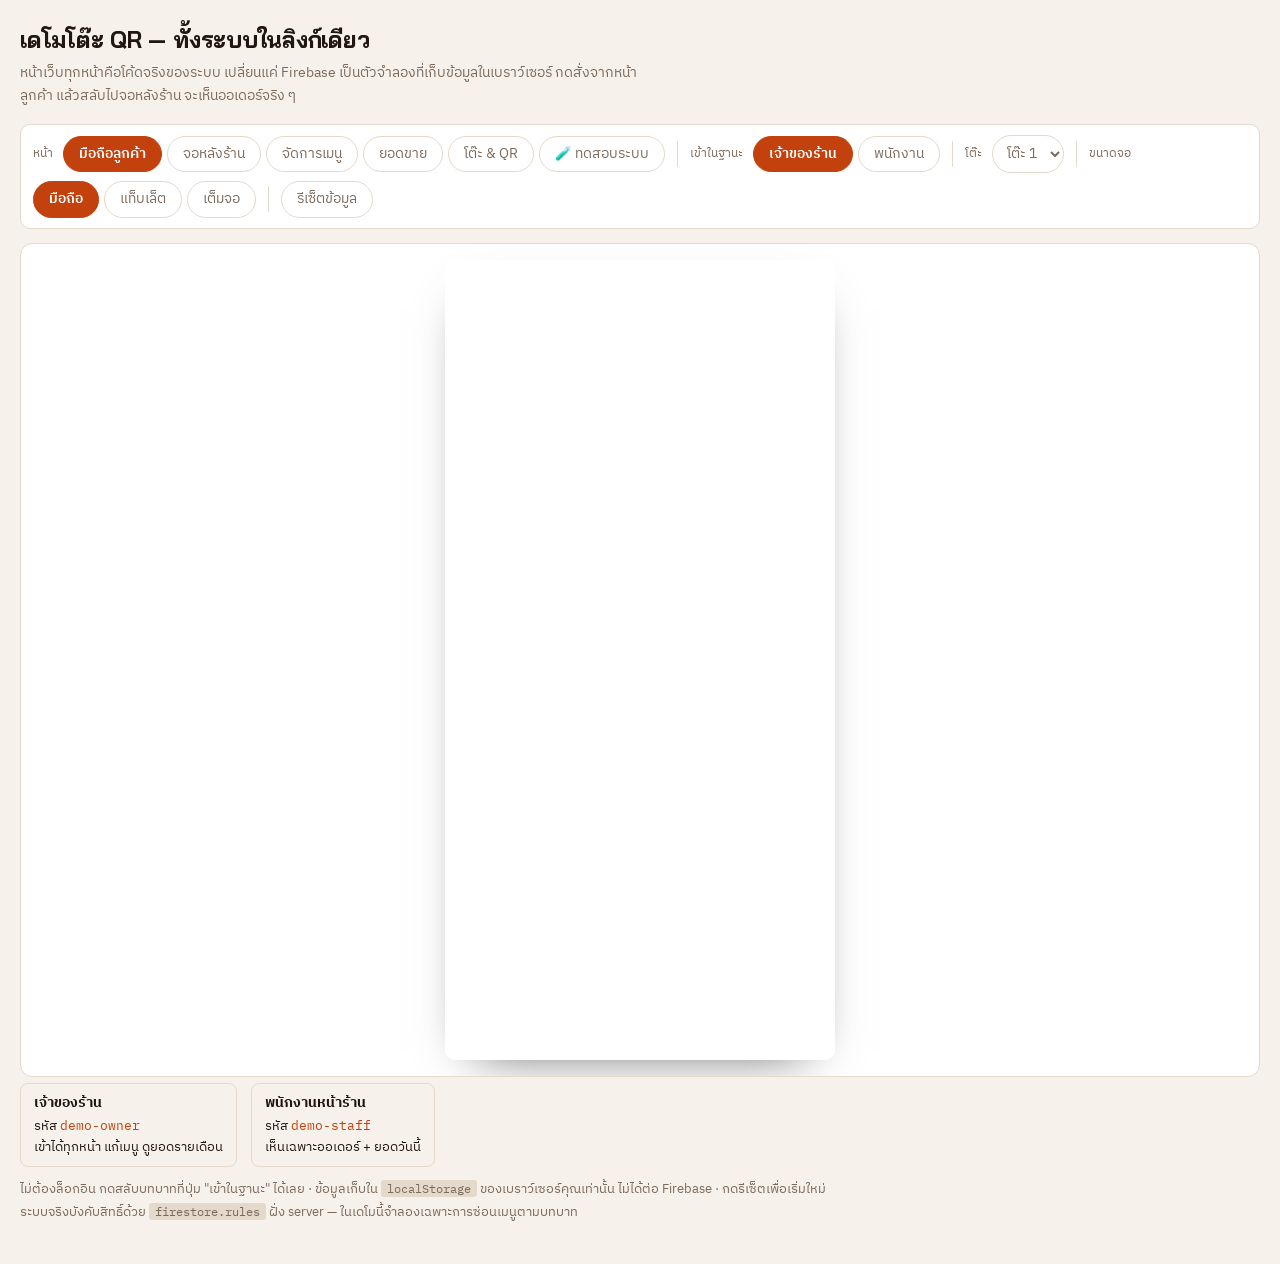
==== commit 5152e0f3: "Stop the public demo from showing the live system's passwords The demo printed the owner and staff p" ====
--- a/public/demo/index.html
+++ b/public/demo/index.html
@@ -63,8 +63,8 @@
   <div class="stage"><iframe id="frame" title="หน้าจอระบบ"></iframe></div>
 
   <div class="acct">
-    <div><b>เจ้าของร้าน</b><br>รหัส <span>password1234</span><br>เข้าได้ทุกหน้า แก้เมนู ดูยอดรายเดือน</div>
-    <div><b>พนักงานหน้าร้าน</b><br>รหัส <span>123456</span><br>เห็นเฉพาะออเดอร์ + ยอดวันนี้</div>
+    <div><b>เจ้าของร้าน</b><br>รหัส <span>demo-owner</span><br>เข้าได้ทุกหน้า แก้เมนู ดูยอดรายเดือน</div>
+    <div><b>พนักงานหน้าร้าน</b><br>รหัส <span>demo-staff</span><br>เห็นเฉพาะออเดอร์ + ยอดวันนี้</div>
   </div>
   <p class="hint">
     ไม่ต้องล็อกอิน กดสลับบทบาทที่ปุ่ม "เข้าในฐานะ" ได้เลย · ข้อมูลเก็บใน <code>localStorage</code> ของเบราว์เซอร์คุณเท่านั้น
@@ -74,7 +74,7 @@
 </div>
 
 <script>
-var SHARED = "function initializeApp(c){return{name:\"[MOCK]\",options:c}}\n\nvar AKEY = \"mock-auth-user\";\nvar USERS = { \"owner@qrmenu.local\": { uid: \"u_manager\", pw: \"password1234\" },\n              \"staff@qrmenu.local\": { uid: \"u_staff\",   pw: \"123456\" } };\nvar ALIST = new Set();\nfunction authRead(){ try { return JSON.parse(localStorage.getItem(AKEY) || \"null\"); } catch (e) { return null; } }\nfunction authEmit(){ var u = authRead(); ALIST.forEach(function (f) { f(u); }); }\nfunction getAuth(){ return { get currentUser(){ return authRead(); } }; }\nvar browserLocalPersistence = \"local\";\nasync function setPersistence(){}\nfunction connectAuthEmulator(){}\nasync function signInWithEmailAndPassword(_a, email, pw){\n  var r = USERS[String(email).trim().toLowerCase()];\n  if (!r || r.pw !== pw) { var e = new Error(\"อีเมลหรือรหัสผ่านไม่ถูกต้อง\"); e.code = \"auth/invalid-credential\"; throw e; }\n  var u = { uid: r.uid, email: String(email).trim().toLowerCase() };\n  localStorage.setItem(AKEY, JSON.stringify(u)); authEmit(); return { user: u };\n}\nasync function signOut(){ localStorage.removeItem(AKEY); authEmit(); }\nfunction onAuthStateChanged(_a, cb){ ALIST.add(cb); setTimeout(function(){ cb(authRead()); }, 0);\n  return function(){ ALIST.delete(cb); }; }\naddEventListener(\"storage\", function (e) { if (e.key === AKEY) authEmit(); });\n\n\nvar FKEY = \"mock-firestore\", BUMP = \"mock-firestore-v\";\nfunction fsLoad(){ try { return JSON.parse(localStorage.getItem(FKEY) || \"{}\"); } catch (e) { return {}; } }\nfunction fsSave(db){ localStorage.setItem(FKEY, JSON.stringify(db));\n  localStorage.setItem(BUMP, String(Date.now())); fsFire(); }\nvar fsSubs = new Set();\nfunction fsFire(){ fsSubs.forEach(function (f) { try { f(); } catch (e) { console.error(e); } }); }\naddEventListener(\"storage\", function (e) { if (e.key === FKEY || e.key === BUMP) fsFire(); });\nfunction fsRid(){ return Math.random().toString(36).slice(2,12) + Math.random().toString(36).slice(2,12); }\n\nclass Timestamp {\n  constructor(ms){ this.ms = ms; }\n  static fromDate(d){ return new Timestamp(d.getTime()); }\n  static now(){ return new Timestamp(Date.now()); }\n  toDate(){ return new Date(this.ms); }\n  toJSON(){ return { __ts: this.ms }; }\n}\nfunction fsRev(v){ return (v && typeof v === \"object\" && \"__ts\" in v) ? new Timestamp(v.__ts) : v; }\nfunction fsRevDoc(d){ var o = {}; for (var k in d) o[k] = fsRev(d[k]); return o; }\nvar SERVER_TS = \"__serverTimestamp__\";\nfunction serverTimestamp(){ return SERVER_TS; }\nfunction fsResolve(d){ var o = {}; for (var k in d) o[k] = d[k] === SERVER_TS ? { __ts: Date.now() } : d[k]; return o; }\n\nfunction getFirestore(){ return { mock: true }; }\nfunction connectFirestoreEmulator(){}\nfunction doc(b){ var seg = [].slice.call(arguments, 1);\n  var p = [(b && b.__path) || \"\"].concat(seg).filter(Boolean).join(\"/\");\n  return { __doc: true, __path: p, id: p.split(\"/\").pop() }; }\nfunction collection(b){ var seg = [].slice.call(arguments, 1);\n  var p = [(b && b.__path) || \"\"].concat(seg).filter(Boolean).join(\"/\");\n  return { __col: true, __path: p, __filters: [], __order: null }; }\nfunction query(r){ var ops = [].slice.call(arguments, 1);\n  var q = Object.assign({}, r, { __filters: (r.__filters || []).slice(), __order: r.__order });\n  ops.forEach(function (o) { if (o.type === \"where\") q.__filters.push(o); if (o.type === \"order\") q.__order = o; if (o.type === \"limit\") q.__limit = o.n; });\n  return q; }\nfunction where(field, op, value){ return { type: \"where\", field: field, op: op, value: value }; }\nfunction orderBy(field, dir){ return { type: \"order\", field: field, dir: dir || \"asc\" }; }\nfunction limit(n){ return { type: \"limit\", n: n }; }\n\nfunction fsNum(v){ return v instanceof Timestamp ? v.ms : (v && v.__ts != null ? v.__ts : v); }\nfunction fsCmp(a, b){ var x = fsNum(a), y = fsNum(b); return x < y ? -1 : x > y ? 1 : 0; }\nfunction fsMatch(d, f){ var v = d[f.field];\n  switch (f.op) {\n    case \"==\": return fsCmp(v, f.value) === 0;\n    case \"!=\": return fsCmp(v, f.value) !== 0;\n    case \">\":  return fsCmp(v, f.value) > 0;\n    case \">=\": return fsCmp(v, f.value) >= 0;\n    case \"<\":  return fsCmp(v, f.value) < 0;\n    case \"<=\": return fsCmp(v, f.value) <= 0;\n    default:   return true;\n  } }\nfunction fsReadCol(ref){\n  var db = fsLoad(), pre = ref.__path + \"/\";\n  var rows = Object.keys(db)\n    .filter(function (p) { return p.indexOf(pre) === 0 && p.slice(pre.length).indexOf(\"/\") === -1; })\n    .map(function (p) { return { id: p.split(\"/\").pop(), data: fsRevDoc(db[p]) }; });\n  (ref.__filters || []).forEach(function (f) {\n    rows = rows.filter(function (r) { return fsMatch(r.data, f); }); });\n  if (ref.__order) {\n    var f2 = ref.__order;\n    rows.sort(function (a, b) { return fsCmp(a.data[f2.field], b.data[f2.field]) * (f2.dir === \"desc\" ? -1 : 1); });\n  } else {\n    rows.sort(function (a, b) { return a.id < b.id ? -1 : 1; });\n  }\n  return ref.__limit ? rows.slice(0, ref.__limit) : rows;\n}\nfunction fsSnap(r){ return { id: r.id, exists: function(){ return true; }, data: function(){ return r.data; },\n  metadata: { fromCache: false, hasPendingWrites: false } }; }\nasync function getDoc(ref){ var db = fsLoad(), d = db[ref.__path];\n  return d ? fsSnap({ id: ref.id, data: fsRevDoc(d) })\n           : { id: ref.id, exists: function(){ return false; }, data: function(){}, metadata: {} }; }\nasync function getDocs(ref){ var rows = fsReadCol(ref);\n  return { docs: rows.map(fsSnap), size: rows.length, empty: !rows.length, docChanges: function(){ return []; } }; }\nasync function setDoc(ref, data, o){ var db = fsLoad();\n  db[ref.__path] = (o && o.merge) ? Object.assign({}, db[ref.__path] || {}, fsResolve(data)) : fsResolve(data);\n  fsSave(db); }\nasync function updateDoc(ref, data){ var db = fsLoad();\n  if (!db[ref.__path]) { var e = new Error(\"ไม่พบเอกสาร\"); e.code = \"not-found\"; throw e; }\n  db[ref.__path] = Object.assign({}, db[ref.__path], fsResolve(data)); fsSave(db); }\nasync function addDoc(ref, data){ var id = fsRid(), db = fsLoad();\n  db[ref.__path + \"/\" + id] = fsResolve(data); fsSave(db); return doc({ __path: ref.__path }, id); }\nasync function deleteDoc(ref){ var db = fsLoad(); delete db[ref.__path]; fsSave(db); }\nfunction writeBatch(){ var ops = []; return {\n  set: function (r, d, o) { ops.push(function () { return setDoc(r, d, o); }); },\n  update: function (r, d) { ops.push(function () { return updateDoc(r, d); }); },\n  delete: function (r) { ops.push(function () { return deleteDoc(r); }); },\n  commit: async function () { for (var i = 0; i < ops.length; i++) await ops[i](); } }; }\nfunction onSnapshot(ref, next, err){\n  var isDoc = !!ref.__doc;\n  var push = async function () {\n    try { next(isDoc ? await getDoc(ref) : await getDocs(ref)); } catch (e) { if (err) err(e); } };\n  fsSubs.add(push); push();\n  return function () { fsSubs.delete(push); };\n}\n\n// ============================================================\n//  ไฟล์เดียวที่ต้องแก้ตอนขึ้นระบบจริง\n//  ค่าพวกนี้ไม่ใช่ความลับ — Firebase ออกแบบมาให้เปิดเผยได้\n//  ความปลอดภัยอยู่ที่ firestore.rules กับ App Check\n// ============================================================\n\n// Firebase Console > Project settings > General > Your apps > Web app > Config\nconst FIREBASE_CONFIG = {\n  apiKey: \"AIzaSyCJiZr7Nu9HrNzIy9YfVadICh1_0OkRfnY\",\n  authDomain: \"qr-menu-1234c.firebaseapp.com\",\n  projectId: \"qr-menu-1234c\",\n  storageBucket: \"qr-menu-1234c.firebasestorage.app\",\n  messagingSenderId: \"2987114356\",\n  appId: \"1:2987114356:web:caa491545a781702753621\",\n  // ponytail: measurementId ตัดออก ระบบไม่ได้ใช้ Analytics (ไม่ต้องมี cookie banner)\n};\n\n// Firebase Console > App Check > Apps > reCAPTCHA v3 site key\n// เว้นว่างไว้ = ไม่เปิด App Check (ใช้ตอนพัฒนาได้ แต่ก่อนเปิดร้านจริงต้องใส่)\nconst RECAPTCHA_SITE_KEY = \"\";\n\n// ตอนพัฒนาในเครื่อง ตั้ง true แล้วรัน `firebase emulators:start`\n// จะได้ไม่ไปยิงฐานข้อมูลจริง\nconst USE_EMULATOR = false;\n\n// รูปเมนูเก็บเป็น data URI ใน Firestore (ไม่ใช้ Cloud Storage ที่ต้องผูกบัตร)\n//\n// ค่าพวกนี้ตั้งจากการวัดรูปอาหารจริง 20 รูป (tools/make-mobile-compare.py):\n//   240px q0.55 webp -> เฉลี่ย 10.5 KB/รูป  เมนู 20 รายการ = 288 KB  รับได้ ~1,010 บิล/วัน\n//   320px q0.62 jpeg -> เฉลี่ย 19.8 KB/รูป  เมนู 20 รายการ = 506 KB  รับได้ ~576 บิล/วัน\n//   420px q0.75 jpeg -> เฉลี่ย 54.7 KB/รูป  ชนเพดาน ระบบต้องลดคุณภาพเอง เหลือ ~265 บิล/วัน\n//\n// รูปแสดงในเมนูที่ 82px — 240px ยังเหลือเผื่อจอ 3x (246px) พอดี\n// ที่ขนาดจริงบนมือถือแยกไม่ออกจาก 320px ต้องซูม 6 เท่าถึงจะเห็นต่าง\n// อยากได้รูปคมขึ้นแลกกับโควตา: ดูตารางเทียบใน README หัวข้อ \"เรื่องโควตา\"\nconst IMAGE_MAX_PX = 240;\nconst IMAGE_QUALITY = 0.55;\nconst IMAGE_MAX_BYTES = 40 * 1024;\n\n// หน้าล็อกอินมีช่องรหัสผ่านช่องเดียว — ระบบลองรหัสกับบัญชีเหล่านี้ตามลำดับ\n// รหัสตรงบัญชีไหน = เข้าเป็นบัญชีนั้น (สิทธิ์จริงตัดสินที่ settings/roles + firestore.rules)\n// อีเมลไม่ใช่ความลับ และโดเมนไม่ใช่เมลจริง: ลืมรหัสต้องรีเซ็ตที่ Firebase Console\n// ponytail: ลองทีละบัญชี = รหัสผิด 1 ครั้งนับเป็น 2 ครั้งใน rate limit ของ Firebase — 2 บัญชียังไม่เป็นปัญหา\nconst LOGIN_DOMAIN = \"qrmenu.local\";\nconst LOGIN_ACCOUNTS = [`owner@${LOGIN_DOMAIN}`, `staff@${LOGIN_DOMAIN}`];\n\n// UID ของ 2 บัญชีข้างบน (Firebase Console > Authentication > Users > User UID)\n// เจ้าของล็อกอินครั้งแรก ระบบเขียนค่านี้ลง settings/roles ให้เอง ไม่ต้องไปกรอกใน Console\n// uid ไม่ใช่ความลับ — คนอื่นรู้ก็ล็อกอินแทนไม่ได้ ต้องมีรหัสผ่าน\nconst ROLE_UIDS = {\n  managers: [\"AngZmdRrfngD3TeklPAwdRhRGmr2\"],  // owner@qrmenu.local\n  staff:    [\"ISgrkRMfycesPs0DTqVgJsp91cd2\"],  // staff@qrmenu.local\n};\n\n// ============================================================\n//  จุดเดียวที่ import Firebase SDK — ไฟล์อื่น import ต่อจากที่นี่\n//  อยากอัปเวอร์ชัน SDK: แก้เลขเวอร์ชันใน 3 บรรทัด import ข้างล่าง\n// ============================================================\n\n\n\n\n\n\nconst app = initializeApp(FIREBASE_CONFIG);\nconst auth = getAuth(app);\nconst db = getFirestore(app);\n\nif (USE_EMULATOR) {\n  connectAuthEmulator(auth, \"http://127.0.0.1:9099\", { disableWarnings: true });\n  connectFirestoreEmulator(db, \"127.0.0.1\", 8080);\n}\n\n\n\n/* ---------------- helper ทั่วไป ---------------- */\nconst baht = n => Number(n || 0).toLocaleString(\"th-TH\");\nconst esc = s => String(s ?? \"\").replace(/[&<>\"']/g,\n  c => ({ \"&\": \"&amp;\", \"<\": \"&lt;\", \">\": \"&gt;\", '\"': \"&quot;\", \"'\": \"&#39;\" }[c]));\n\nconst pad2 = n => String(n).padStart(2, \"0\");\nconst dayKey = d => `${d.getFullYear()}-${pad2(d.getMonth() + 1)}-${pad2(d.getDate())}`;\nconst monthKey = d => `${d.getFullYear()}-${pad2(d.getMonth() + 1)}`;\nconst hhmm = d => d ? `${pad2(d.getHours())}:${pad2(d.getMinutes())}` : \"--:--\";\n\nconst TH_MONTH = [\"มกราคม\",\"กุมภาพันธ์\",\"มีนาคม\",\"เมษายน\",\"พฤษภาคม\",\"มิถุนายน\",\n  \"กรกฎาคม\",\"สิงหาคม\",\"กันยายน\",\"ตุลาคม\",\"พฤศจิกายน\",\"ธันวาคม\"];\nconst TH_DAY = [\"อาทิตย์\",\"จันทร์\",\"อังคาร\",\"พุธ\",\"พฤหัสบดี\",\"ศุกร์\",\"เสาร์\"];\nconst monthLabel = k => { const [y, m] = k.split(\"-\"); return `${TH_MONTH[+m - 1]} ${+y + 543}`; };\n\n/* ---------------- ภาษาของ \"หน้าหลังร้าน\" ----------------\n   หน้าลูกค้าเป็นภาษาไทยอย่างเดียว — คนไทยสแกนใช้ ไม่ต้องมีตัวเลือก\n   ส่วนพนักงานหน้าร้านหลายคนเป็นคนพม่า เลยให้สลับภาษาได้เฉพาะจอหลังร้าน\n\n   แปลเฉพาะที่พนักงานหน้าร้านเห็น: หน้าล็อกอิน + แถบบน + กระดานออเดอร์\n   หน้าที่เป็นของผู้จัดการ (เมนู ยอดขาย โต๊ะ) ไม่ต้องแปล เพราะ staff เข้าไม่ได้อยู่แล้ว\n\n   ponytail: ฝัง 2 ภาษาไว้ตรง ๆ ~30 ก้อน ไม่ใช้ i18n library\n   ⚠️ คำแปลพม่าต้องให้เจ้าของภาษาตรวจก่อนส่งมอบ                              */\nconst LANGS = [\n  { id: \"th\", label: \"ไทย\" },\n  { id: \"my\", label: \"မြန်မာ\" },\n];\nconst LANG_KEY = \"qr-order-lang\";\n\nconst STRINGS = {\n  th: {\n    backoffice: \"ระบบหลังร้าน\",\n    signout: \"ออกจากระบบ\",\n    navOrders: \"ออเดอร์\", navMenu: \"จัดการเมนู\", navReport: \"ยอดขาย\", navTables: \"โต๊ะ & QR\",\n    roleManager: \"ผู้จัดการ\", roleStaff: \"พนักงานหน้าร้าน\",\n\n    loginSub: \"ใส่รหัสผ่านของเจ้าของร้านหรือพนักงาน\",\n    email: \"ชื่อผู้ใช้\", password: \"รหัสผ่าน\", signin: \"เข้าสู่ระบบ\",\n    noAccessTitle: \"บัญชีนี้ยังไม่มีสิทธิ์เข้าระบบ\",\n    noAccessText: \"แจ้งผู้จัดการร้านให้เพิ่มบัญชีนี้เข้าระบบก่อน\",\n\n    ordersTitle: \"ออเดอร์วันนี้\",\n    ordersHint: \"บิลที่ยังไม่กดเสิร์ฟ แก้จำนวนหรือเอารายการออกได้ เผื่อลูกค้าสั่งผิด — \" +\n                \"พอกดเสิร์ฟแล้วบิลจะล็อก ถ้าต้องแก้ให้กดย้อนกลับก่อน\",\n    fNew: \"รอเสิร์ฟ\", fDone: \"เสิร์ฟแล้ว\", fCancelled: \"ยกเลิก\", fAll: \"ทั้งหมด\",\n    waiting: \"กำลังรอออเดอร์…\",\n    emptyNew: \"ยังไม่มีบิลที่รอเสิร์ฟ\", emptyOther: \"ไม่มีบิลในหมวดนี้\",\n    table: \"โต๊ะ\", baht: \"บาท\", edited: \"แก้ไขแล้ว\",\n    btnServed: \"เสิร์ฟแล้ว\", btnCancel: \"ยกเลิกบิล\", btnUndo: \"ย้อนกลับ\", btnRestore: \"เรียกคืน\",\n    askRemoveLine: (n, t) => `เอา \"${n}\" ออกจากบิลโต๊ะ ${t}?`,\n    askCancelBill: t => `ยกเลิกบิลโต๊ะ ${t} ทั้งใบ?`,\n    allRemoved: \"เอารายการออกหมดแล้ว บิลนี้ถูกยกเลิก\",\n    cantRestore: \"บิลนี้ไม่เหลือรายการแล้ว เรียกคืนไม่ได้\",\n    loadFail: \"โหลดออเดอร์ไม่ได้\",\n    newOrder: \"ออเดอร์ใหม่\",\n    notInMenu: \"ไม่มีในเมนู\", priceNow: \"ราคาเมนูจริง\", sumMismatch: \"รวมรายการได้\",\n    changePw: \"เปลี่ยนรหัสผ่าน\",\n    newPw: \"รหัสผ่านใหม่\",\n    pwTooShort: \"รหัสผ่านต้องยาวอย่างน้อย 8 ตัว\",\n    pwChanged: \"เปลี่ยนรหัสผ่านเรียบร้อย จดไว้ให้ดี\",\n    pwNeedRelogin: \"เพื่อความปลอดภัย ต้องออกจากระบบแล้วเข้าใหม่ก่อนเปลี่ยนรหัสผ่าน\",\n  },\n  my: {\n    backoffice: \"ဆိုင်တွင်းစနစ်\",\n    signout: \"ထွက်မည်\",\n    navOrders: \"မှာယူမှုများ\", navMenu: \"မီနူးစီမံ\", navReport: \"ရောင်းအား\", navTables: \"စားပွဲ & QR\",\n    roleManager: \"မန်နေဂျာ\", roleStaff: \"ဆိုင်ဝန်ထမ်း\",\n\n    loginSub: \"ဆိုင်ရှင် သို့မဟုတ် ဝန်ထမ်း စကားဝှက်ကို ထည့်ပါ\",\n    email: \"အသုံးပြုသူအမည်\", password: \"စကားဝှက်\", signin: \"ဝင်မည်\",\n    noAccessTitle: \"ဤအကောင့်တွင် ဝင်ခွင့် မရှိသေးပါ\",\n    noAccessText: \"မန်နေဂျာကို ပြောပြီး ဤအကောင့်ကို ထည့်ခိုင်းပါ\",\n\n    ordersTitle: \"ယနေ့ မှာယူမှုများ\",\n    ordersHint: \"မပို့ရသေးသော ဘောက်ချာများကို အရေအတွက်ပြင်ခြင်း၊ ပစ္စည်းဖြုတ်ခြင်း ပြုလုပ်နိုင်သည် — \" +\n                \"ပို့ပြီးပါက ဘောက်ချာ ပိတ်သွားမည် ပြင်လိုပါက ပြန်ဖွင့်ရန် နှိပ်ပါ\",\n    fNew: \"မပို့ရသေး\", fDone: \"ပို့ပြီး\", fCancelled: \"ပယ်ဖျက်\", fAll: \"အားလုံး\",\n    waiting: \"မှာယူမှု စောင့်နေသည်…\",\n    emptyNew: \"မပို့ရသေးသော ဘောက်ချာ မရှိပါ\", emptyOther: \"ဤအမျိုးအစားတွင် ဘောက်ချာ မရှိပါ\",\n    table: \"စားပွဲ\", baht: \"ဘတ်\", edited: \"ပြင်ပြီး\",\n    btnServed: \"ပို့ပြီး\", btnCancel: \"ဘောက်ချာ ပယ်ဖျက်\", btnUndo: \"ပြန်ဖွင့်\", btnRestore: \"ပြန်ယူ\",\n    askRemoveLine: (n, t) => `စားပွဲ ${t} ၏ ဘောက်ချာမှ \"${n}\" ကို ဖြုတ်မလား?`,\n    askCancelBill: t => `စားပွဲ ${t} ၏ ဘောက်ချာ တစ်ခုလုံး ပယ်ဖျက်မလား?`,\n    allRemoved: \"ပစ္စည်းအားလုံး ဖြုတ်ပြီးသဖြင့် ဤဘောက်ချာ ပယ်ဖျက်ပါပြီ\",\n    cantRestore: \"ဤဘောက်ချာတွင် ပစ္စည်း မကျန်တော့သဖြင့် ပြန်မယူနိုင်ပါ\",\n    loadFail: \"မှာယူမှုများ ဖတ်၍မရပါ\",\n    newOrder: \"မှာယူမှုအသစ်\",\n    notInMenu: \"မီနူးတွင် မရှိ\", priceNow: \"မီနူးဈေးနှုန်း\", sumMismatch: \"စုစုပေါင်း မှန်ကန်ချက်\",\n    changePw: \"စကားဝှက် ပြောင်းမည်\",\n    newPw: \"စကားဝှက် အသစ်\",\n    pwTooShort: \"စကားဝှက်သည် အနည်းဆုံး ၈ လုံး ရှိရမည်\",\n    pwChanged: \"စကားဝှက် ပြောင်းပြီးပါပြီ မှတ်ထားပါ\",\n    pwNeedRelogin: \"လုံခြုံရေးအတွက် ထွက်ပြီး ပြန်ဝင်ပြီးမှ ပြောင်းနိုင်ပါသည်\",\n  },\n};\n\nlet currentLang = \"th\";\ntry { if (STRINGS[localStorage.getItem(LANG_KEY)]) currentLang = localStorage.getItem(LANG_KEY); } catch (_) {}\n\nconst getLang = () => currentLang;\nfunction setLang(id) {\n  currentLang = STRINGS[id] ? id : \"th\";\n  document.documentElement.lang = currentLang;\n  try { localStorage.setItem(LANG_KEY, currentLang); } catch (_) {}\n  return currentLang;\n}\n/** ข้อความหน้าหลังร้านตามภาษาที่พนักงานเลือก */\nconst t = key => STRINGS[currentLang][key];\n\n/** โหลดหน้าใหม่ — ตัว build ของเดโมจะ patch ให้ยิงไปที่ shell แทน */\nconst reloadPage = () => location.reload();\n\n/** จอหลังร้านเปิดค้างข้ามคืน: query \"วันนี้\" ถูกตั้งตอนโหลดหน้า เลยต้องโหลดใหม่หลังเที่ยงคืน\n *  ไม่งั้นเช้าวันใหม่จะไม่เห็นออเดอร์ใหม่ และยอดสรุปจะเขียนบิลเมื่อวานลงวันนี้ */\nfunction reloadAtMidnight() {\n  const next = new Date(); next.setHours(24, 0, 5, 0);\n  setTimeout(reloadPage, next - Date.now());\n}\n\n/* ---------------- แปลชื่อเมนูไทย → พม่า อัตโนมัติ ----------------\n   ใช้เมื่อเจ้าของยังไม่ได้กรอกชื่อพม่าเอง — จอพนักงานจะได้ไม่ว่าง\n   ponytail: คลังคำ + จับคำยาวสุดก่อน ไม่ใช้ API แปลภาษา (ต้องผูกบัตร และร้านไม่มีคนดูแล)\n   ผลเป็นคำแปลคร่าว ๆ ทีละคำ — เจ้าของกรอกชื่อพม่าเองได้เสมอ และชื่อที่กรอกจะชนะ\n   ⚠️ คำแปลชุดนี้ต้องให้คนพม่าตรวจ  [คำไทย, คำพม่า, 1 = เนื้อสัตว์/วัตถุดิบหลัก ยกไปไว้หน้า] */\nconst MY_WORDS = [\n  [\"เมนูใหม่\", \"ဟင်းလျာအသစ်\"],\n  [\"ข้าวมันไก่\", \"ကြက်ဆီထမင်း\"], [\"ข้าวผัด\", \"ထမင်းကြော်\"], [\"ข้าวเหนียว\", \"ကောက်ညှင်း\"],\n  [\"ข้าวต้ม\", \"ဆန်ပြုတ်\"], [\"ข้าวเปล่า\", \"ထမင်းဖြူ\"], [\"ข้าวสวย\", \"ထမင်းဖြူ\"], [\"ข้าวซอย\", \"ခေါက်ဆွဲ (ခေါဆွယ်)\"],\n  [\"ข้าว\", \"ထမင်း\"],\n  [\"ผัดไทย\", \"ပတ်ထိုင်း\"], [\"ผัดซีอิ๊ว\", \"ပဲငံပြာရည်ကြော်\"], [\"ผัดขี้เมา\", \"မူးယစ်ကြော်\"],\n  [\"ต้มยำ\", \"တုံယမ်း\"], [\"ต้มข่า\", \"တုံခါ\"],\n  [\"แกงเขียวหวาน\", \"အစိမ်းရောင်ဟင်း\"], [\"แกงแดง\", \"အနီရောင်ဟင်း\"], [\"แกงกะหรี่\", \"ကုလားဟင်း\"],\n  [\"แกงคั่ว\", \"ခူဟင်း\"], [\"มัสมั่น\", \"မတ်စမန်ဟင်း\"], [\"พะแนง\", \"ပနန်ဟင်း\"], [\"แกง\", \"ဟင်း\"],\n  [\"ส้มตำ\", \"သင်္ဘောသီးသုပ်\"], [\"ยำ\", \"သုပ်\"],\n  [\"ก๋วยเตี๋ยว\", \"ခေါက်ဆွဲ\"], [\"เส้นใหญ่\", \"ခေါက်ဆွဲပြား\"], [\"เส้นเล็ก\", \"ခေါက်ဆွဲသေး\"],\n  [\"บะหมี่\", \"ခေါက်ဆွဲဝါ\"], [\"วุ้นเส้น\", \"ကြာဆံ\"],\n  [\"กะเพรา\", \"ကပေါ\"], [\"ผัดพริกแกง\", \"ဟင်းခတ်မှုန့်ကြော်\"], [\"พริกแกง\", \"ဟင်းခတ်မှုန့်\"],\n  [\"ผัด\", \"ကြော်\"], [\"ทอด\", \"ကြော်\"], [\"ย่าง\", \"ကင်\"], [\"ปิ้ง\", \"ကင်\"], [\"ต้ม\", \"ပြုတ်\"],\n  [\"ตุ๋น\", \"နှပ်\"], [\"นึ่ง\", \"ပေါင်း\"], [\"ราด\", \"ဆမ်း\"],\n  [\"ปีกไก่\", \"ကြက်တောင်ပံ\", 1], [\"ไก่\", \"ကြက်သား\", 1],\n  [\"หมูกรอบ\", \"ဝက်သားကြွပ်\", 1], [\"หมูสับ\", \"ဝက်သားနုပ်\", 1], [\"หมูแดง\", \"ဝက်သားနီ\", 1], [\"หมู\", \"ဝက်သား\", 1],\n  [\"เนื้อ\", \"အမဲသား\", 1], [\"กุ้ง\", \"ပုစွန်\", 1], [\"ปลาหมึก\", \"ပြည်ကြီးငါး\", 1], [\"ปลา\", \"ငါး\", 1],\n  [\"ทะเล\", \"ပင်လယ်စာ\", 1], [\"เป็ด\", \"ဘဲသား\", 1], [\"ปู\", \"ဂဏန်း\", 1], [\"เต้าหู้\", \"တို့ဟူး\", 1],\n  [\"ทอดมัน\", \"ငါးဖယ်ကြော်\"],\n  [\"ไข่ดาว\", \"ကြက်ဥကြော်\"], [\"ไข่เจียว\", \"ကြက်ဥမွှေကြော်\"], [\"ไข่\", \"ကြက်ဥ\"],\n  [\"ผักบุ้ง\", \"ကန်စွန်းရွက်\"], [\"ผัก\", \"ဟင်းသီးဟင်းရွက်\"], [\"กระเทียม\", \"ကြက်သွန်ဖြူ\"],\n  [\"พริกไทยดำ\", \"ငရုတ်ကောင်းနက်\"], [\"พริก\", \"ငရုတ်သီး\"], [\"น้ำปลา\", \"ငံပြာရည်\"], [\"ตะไคร้\", \"စပါးလင်\"],\n  [\"ชาเย็น\", \"လက်ဖက်ရည်အေး\"], [\"ชา\", \"လက်ဖက်ရည်\"], [\"กาแฟ\", \"ကော်ဖီ\"], [\"โกโก้\", \"ကိုကိုး\"],\n  [\"น้ำมะนาว\", \"သံပုရာရည်\"], [\"น้ำเปล่า\", \"ရေ\"], [\"น้ำแข็ง\", \"ရေခဲ\"], [\"โซดา\", \"ဆိုဒါ\"],\n  [\"โค้ก\", \"ကိုကာကိုလာ\"], [\"เบียร์\", \"ဘီယာ\"], [\"น้ำ\", \"ရည်\"],\n  [\"ลาบ\", \"လာ့ပ်\"], [\"ไทย\", \"ထိုင်း\"], [\"สด\", \"လတ်\"], [\"ข้น\", \"ပျစ်\"], [\"กรอบ\", \"ကြွပ်\"],\n  [\"พิเศษ\", \"အထူး\"], [\"ธรรมดา\", \"ပုံမှန်\"], [\"ไม่เผ็ด\", \"မစပ်\"], [\"เผ็ด\", \"စပ်\"],\n  [\"หวาน\", \"ချို\"], [\"เปรี้ยว\", \"ချဉ်\"], [\"เย็น\", \"အေး\"], [\"ร้อน\", \"ပူ\"],\n].sort((a, b) => b[0].length - a[0].length);\n\n/** \"ข้าวกะเพราไก่ไข่ดาว\" → \"ကြက်သား ထမင်း ကပေါ ကြက်ဥကြော်\"  ไม่รู้จักสักคำ → \"\" */\nfunction autoMy(th) {\n  const s = String(th || \"\").replace(/\\s+/g, \"\");\n  const main = [], rest = [];\n  let i = 0, unknown = \"\", hit = false;\n  const flush = () => { if (unknown) { rest.push(unknown); unknown = \"\"; } };\n  while (i < s.length) {\n    const w = MY_WORDS.find(([t]) => s.startsWith(t, i));\n    if (!w) { unknown += s[i++]; continue; }\n    flush(); hit = true;\n    (w[2] ? main : rest).push(w[1]);\n    i += w[0].length;\n  }\n  flush();\n  return hit ? [...main, ...rest].join(\" \") : \"\";\n}\n\nconst CATS = [\"แนะนำ\", \"ข้าว\", \"เส้น\", \"ทานเล่น\", \"เครื่องดื่ม\"];\n\n/** ช่วงเวลาของทั้งวันตาม timezone เครื่อง ใช้ query ออเดอร์รายวัน */\nfunction dayRange(d = new Date()) {\n  const from = new Date(d); from.setHours(0, 0, 0, 0);\n  const to = new Date(from); to.setDate(to.getDate() + 1);\n  return { from: Timestamp.fromDate(from), to: Timestamp.fromDate(to) };\n}\n\n/** Firestore ลองเชื่อมต่อใหม่ไปเรื่อย ๆ ไม่ยอม reject — หน้าลูกค้าจะค้างที่สปินเนอร์\n *  ถ้าเน็ตร้านล่ม เลยต้องมีนาฬิกาจับเวลาคุมไว้เอง */\nconst withTimeout = (p, ms = 12000, msg = \"เชื่อมต่อไม่ได้ ตรวจสอบสัญญาณอินเทอร์เน็ต\") =>\n  Promise.race([p, new Promise((_, rej) => setTimeout(() => rej(new Error(msg)), ms))]);\n\nlet toastTimer = null;\nfunction toast(msg, kind = \"ok\") {\n  let el = document.querySelector(\".toast-bar\");\n  if (!el) { el = document.createElement(\"div\"); el.className = \"toast-bar\"; document.body.appendChild(el); }\n  el.textContent = msg;\n  el.dataset.kind = kind;\n  el.classList.add(\"show\");\n  clearTimeout(toastTimer);\n  toastTimer = setTimeout(() => el.classList.remove(\"show\"), kind === \"err\" ? 5000 : 2600);\n}\n\n/** แปลง error ของ Firebase เป็นข้อความไทยที่คนหน้าร้านอ่านรู้เรื่อง */\nfunction friendlyError(e) {\n  const c = e?.code || \"\";\n  if (c.includes(\"permission-denied\")) return \"ไม่มีสิทธิ์ทำรายการนี้\";\n  if (c.includes(\"unavailable\") || c.includes(\"network\")) return \"เน็ตหลุด ลองใหม่อีกครั้ง\";\n  if (c.includes(\"invalid-credential\") || c.includes(\"wrong-password\") || c.includes(\"user-not-found\"))\n    return \"รหัสผ่านไม่ถูกต้อง\";\n  if (c.includes(\"too-many-requests\")) return \"ลองผิดหลายครั้งเกินไป รอสักครู่แล้วลองใหม่\";\n  // เจอตอนยังไม่ได้ใส่ค่า Firebase ลง config.js หรือใส่ผิด — ไม่ใช่ความผิดคนหน้าร้าน\n  if (c.includes(\"api-key\") || c.includes(\"invalid-api-key\") || c.includes(\"configuration-not-found\"))\n    return \"ระบบยังไม่ได้เชื่อมต่อฐานข้อมูล แจ้งผู้ดูแลให้ตั้งค่า Firebase ก่อน\";\n  if (c.includes(\"unauthorized-domain\"))\n    return \"โดเมนนี้ยังไม่ได้รับอนุญาต แจ้งผู้ดูแลให้เพิ่มใน Firebase > Authorized domains\";\n  return e?.message || \"เกิดข้อผิดพลาด\";\n}\n\n/* ---------------- ตั้งค่าร้าน (ชื่อ + ธีมสี) ---------------- */\nconst DEFAULT_SHOP = \"ร้านอาหาร\";\nconst PALETTES = [\n  { id: \"\",      name: \"ส้มอบอุ่น\",   dot: \"#C2410C\" },\n  { id: \"red\",   name: \"แดงมงคล\",    dot: \"#B4232E\" },\n  { id: \"green\", name: \"เขียวใบเตย\", dot: \"#0E6B4C\" },\n];\nconst SETTINGS_CACHE = \"qr-order-settings\";\nconst settingsRef = doc(db, \"settings\", \"shop\");\n\nfunction applySettings(s) {\n  const name = (s?.name || DEFAULT_SHOP).slice(0, 40);\n  const pal = PALETTES.some(p => p.id === s?.palette) ? s.palette : \"\";\n  document.querySelectorAll(\"[data-shopname]\").forEach(el => el.textContent = name);\n  if (pal) document.documentElement.setAttribute(\"data-palette\", pal);\n  else document.documentElement.removeAttribute(\"data-palette\");\n  document.title = name;\n  try { localStorage.setItem(SETTINGS_CACHE, JSON.stringify({ name, palette: pal })); } catch (_) {}\n  return { name, palette: pal };\n}\n\n/** อ่านค่าที่ cache ไว้มาทาก่อน จะได้ไม่เห็นชื่อ/สีเก่าแวบตอนโหลด */\nfunction applyCachedSettings() {\n  try { return applySettings(JSON.parse(localStorage.getItem(SETTINGS_CACHE) || \"null\")); }\n  catch (_) { return applySettings(null); }\n}\n\nasync function loadSettings() {\n  applyCachedSettings();\n  try {\n    const snap = await getDoc(settingsRef);\n    return applySettings(snap.exists() ? snap.data() : null);\n  } catch (_) {\n    return applyCachedSettings();          // เน็ตหลุดก็ยังแสดงของเดิมได้\n  }\n}\n\n/* ---------------- ย่อรูปก่อนเก็บ ---------------- */\n// ponytail: ฝัง data URI ใน Firestore แทน Cloud Storage เพราะ Storage ต้องผูกบัตรตั้งแต่ ก.พ. 2026\n// ถ้าวันไหนยอมผูกบัตรแล้ว ให้เปลี่ยนมาอัปขึ้น Storage แล้วเก็บแค่ URL\nfunction shrinkImage(file) {\n  return new Promise((resolve, reject) => {\n    if (!/^image\\//.test(file.type)) return reject(new Error(\"ไฟล์นี้ไม่ใช่รูปภาพ\"));\n    const img = new Image();\n    const url = URL.createObjectURL(file);\n    img.onload = () => {\n      URL.revokeObjectURL(url);\n      const s = Math.min(1, IMAGE_MAX_PX / Math.max(img.width, img.height));\n      const c = document.createElement(\"canvas\");\n      c.width = Math.max(1, Math.round(img.width * s));\n      c.height = Math.max(1, Math.round(img.height * s));\n      c.getContext(\"2d\").drawImage(img, 0, 0, c.width, c.height);\n      // WebP เล็กกว่า JPEG ประมาณครึ่งที่คุณภาพตาเปล่าเท่ากัน\n      // Safari ก่อนเวอร์ชัน 14 encode WebP ไม่ได้ จะคืน data:image/png มาแทน — ตกไปใช้ JPEG\n      const encode = q => {\n        const w = c.toDataURL(\"image/webp\", q);\n        return w.startsWith(\"data:image/webp\") ? w : c.toDataURL(\"image/jpeg\", q);\n      };\n      let q = IMAGE_QUALITY, out = encode(q);\n      // บีบซ้ำจนกว่าจะไม่เกินเพดาน ไม่งั้นกินโควตา egress ของ Firestore\n      while (out.length > IMAGE_MAX_BYTES && q > 0.3) { q -= 0.1; out = encode(q); }\n      if (out.length > IMAGE_MAX_BYTES) return reject(new Error(\"รูปใหญ่เกินไป ลองรูปอื่น\"));\n      resolve(out);\n    };\n    img.onerror = () => { URL.revokeObjectURL(url); reject(new Error(\"เปิดไฟล์รูปนี้ไม่ได้\")); };\n    img.src = url;\n  });\n}\n\n\n/** ตัดโดเมนออกตอนโชว์บนหน้าจอ พนักงานจะได้เห็นแค่ชื่อผู้ใช้ */\nconst userLabel = u => String(u?.email || \"\").replace(`@${LOGIN_DOMAIN}`, \"\");\n\n/* ---------------- สิทธิ์และประตูหน้า admin ---------------- */\n/** รอจน Firebase บอกสถานะล็อกอิน แล้วคืน user หรือ null */\nfunction currentUser() {\n  return new Promise(res => {\n    const stop = onAuthStateChanged(auth, u => { stop(); res(u); });\n  });\n}\n\nconst roleLabel = r => t(r === \"manager\" ? \"roleManager\" : \"roleStaff\");\n\n/**\n * อ่านว่า user คนนี้เป็นอะไร จาก doc settings/roles\n * คืน \"manager\" | \"staff\" | null (ไม่มีสิทธิ์)\n * ponytail: อ่าน 1 doc ต่อการเปิดหน้า — ถูกกว่าการฝังรายชื่อไว้สองที่แล้วลืมอัปเดตข้างใดข้างหนึ่ง\n */\nasync function loadRole(user) {\n  if (!user) return null;\n  try {\n    const ref = doc(db, \"settings\", \"roles\");\n    const snap = await withTimeout(getDoc(ref), 10000);\n    let d = snap.exists() ? snap.data() || {} : null;\n    // ระบบใหม่ยังไม่มี doc roles: เจ้าของล็อกอินครั้งแรก = สร้างให้เลย (rules ยอมเฉพาะ uid เจ้าของ)\n    if (!d && ROLE_UIDS.managers.includes(user.uid)) {\n      await withTimeout(setDoc(ref, ROLE_UIDS), 10000);\n      d = ROLE_UIDS;\n    }\n    if (!d) return null;\n    if ((d.managers || []).includes(user.uid)) return \"manager\";\n    if ((d.staff || []).includes(user.uid)) return \"staff\";\n  } catch (_) { /* อ่านไม่ได้ = ไม่มีสิทธิ์ ปล่อยให้ rules เป็นคนตัดสินอยู่ดี */ }\n  return null;\n}\n\nfunction noAccessScreen(user) {\n  document.getElementById(\"chrome\").innerHTML = \"\";\n  const v = document.getElementById(\"view\");\n  if (v) v.innerHTML = `<div class=\"center-msg\"><div class=\"box\">\n      <h1>${esc(t(\"noAccessTitle\"))}</h1>\n      <p>${esc(userLabel(user))}<br>${esc(t(\"noAccessText\"))}</p>\n      <p style=\"margin-top:18px\"><button class=\"btn ghost\" id=\"so\">${esc(t(\"signout\"))}</button></p>\n    </div></div>`;\n  document.getElementById(\"so\")?.addEventListener(\"click\", async () => {\n    await signOut(auth); __nav(\"/admin\");\n  });\n}\n\n/**\n * ใช้บนทุกหน้า admin ยกเว้นหน้า login\n * need = \"staff\" (ใครก็ได้ที่มีสิทธิ์) หรือ \"manager\" (เฉพาะผู้จัดการ)\n * คืน { user, role } หรือ null ถ้าไม่ผ่าน\n * นี่คือเรื่อง UX ล้วน — ด่านจริงอยู่ที่ firestore.rules\n */\nasync function requireRole(need = \"staff\") {\n  const u = await currentUser();\n  if (!u) { __nav(\"/admin\"); return null; }\n  const role = await loadRole(u);\n  if (!role) { noAccessScreen(u); return null; }\n  if (need === \"manager\" && role !== \"manager\") { __nav(\"/admin\"); return null; }\n  return { user: u, role };\n}\n\nconst NAV = [\n  [\"/admin\", \"navOrders\", \"staff\"],\n  [\"/admin/menu\", \"navMenu\", \"manager\"],\n  [\"/admin/report\", \"navReport\", \"staff\"],\n  [\"/admin/tables\", \"navTables\", \"manager\"],\n];\n\nfunction renderAdminChrome(active, user, role = \"staff\") {\n  const host = document.getElementById(\"chrome\");\n  if (!host) return;\n  // ตั้งตรงนี้ ไม่ใช่ตอนโหลด core.js — หน้าลูกค้า import ไฟล์เดียวกันและต้องเป็นไทยเสมอ\n  document.documentElement.lang = currentLang;\n  const visible = NAV.filter(([, , need]) => need === \"staff\" || role === \"manager\");\n  host.innerHTML = `\n    <div class=\"bar\">\n      <div class=\"brand\"><span data-shopname>${esc(DEFAULT_SHOP)}</span> <i>${esc(t(\"backoffice\"))}</i></div>\n      <nav class=\"tabs\">\n        ${visible.map(([href, key]) =>\n          `<a href=\"${href}\"${href === active ? ' aria-current=\"page\"' : \"\"}>${esc(t(key))}</a>`).join(\"\")}\n      </nav>\n      <div class=\"who\">\n        <span class=\"mail\">${esc(userLabel(user))} · ${esc(roleLabel(role))}</span>\n        <span class=\"langsw\" role=\"group\" aria-label=\"ภาษา / ဘာသာစကား\">\n          ${LANGS.map(l => `<button data-lang=\"${l.id}\" aria-pressed=\"${l.id === getLang()}\">${esc(l.label)}</button>`).join(\"\")}\n        </span>\n        <button class=\"btn ghost\" id=\"signout\">${esc(t(\"signout\"))}</button>\n      </div>\n    </div>`;\n  host.querySelector(\"#signout\").onclick = async () => {\n    await signOut(auth); __nav(\"/admin\");\n  };\n  host.querySelector(\".langsw\").onclick = e => {\n    const b = e.target.closest(\"[data-lang]\"); if (!b) return;\n    setLang(b.dataset.lang);\n    reloadPage();                       // วาดใหม่ทั้งหน้าให้ทุกข้อความเปลี่ยนพร้อมกัน\n  };\n  applyCachedSettings();\n}\n\n// สรุปยอดขายรายวันเก็บเป็น doc ละวัน (stats/2026-09-09)\n//\n// ทำไมต้องมี: Firestore ไม่มี GROUP BY — ถ้า dashboard รายเดือนไปไล่อ่านออเดอร์ดิบ\n// จะกินโควตาอ่านหลักหมื่นต่อการเปิดหนึ่งครั้ง แบบนี้อ่านแค่ 30 doc ต่อเดือน\n//\n// ponytail: คำนวณใหม่ทั้งวันแล้ว set ทับ ไม่ใช้ increment\n// เพราะ increment จะเพี้ยนเมื่อบิลถูกยกเลิกหรือแก้ทีหลัง ส่วน set ทับถูกเสมอ\n// (ต้นทุน 1 write ต่อการเปลี่ยนแปลง ~600 writes/วัน จากโควตา 20,000)\n\n\nlet timer = null;\n\n// items คีย์ด้วย menuId (UID ของเมนู) ไม่ใช่ชื่อ\n// ผู้จัดการแก้ชื่อเมนูตอนไหนก็ได้ ยอดสะสมของเมนูนั้นต้องไม่แตกเป็นสองก้อน\n// เก็บ name ล่าสุดไว้ในตัวเรคคอร์ดเพื่อเอาไปแสดง ไม่ต้อง join กลับไปที่ collection menu\nfunction summarize(orders) {\n  const live = orders.filter(o => (o.status || \"new\") !== \"cancelled\");\n  const items = {};\n  for (const o of live) {\n    for (const l of (o.items || [])) {\n      const key = l.menuId || \"unknown\";\n      const r = items[key] || (items[key] = { name: l.name, qty: 0, amt: 0 });\n      r.name = l.name;\n      r.qty += l.qty;\n      r.amt += l.qty * l.price;\n    }\n  }\n  return {\n    bills: live.length,\n    total: live.reduce((a, o) => a + (o.total || 0), 0),\n    items,\n  };\n}\n\n/** เรียกได้บ่อยเท่าไหร่ก็ได้ — รวบให้เหลือ write เดียวทุก 3 วินาที */\nfunction writeStats(orders, when = new Date()) {\n  clearTimeout(timer);\n  timer = setTimeout(async () => {\n    const day = dayKey(when);\n    try {\n      await setDoc(doc(db, \"stats\", day), {\n        day,\n        month: monthKey(when),\n        ...summarize(orders),\n        updatedAt: new Date().toISOString(),\n      });\n    } catch (_) {\n      // เขียนสรุปไม่สำเร็จไม่ควรทำให้หน้าจอครัวพัง — รอบหน้าจะเขียนทับให้ถูกเอง\n    }\n  }, 3000);\n}\n\n/* ---------------- แถวของไฟล์ Excel (CSV) ----------------\n   อยู่ที่นี่ ไม่ใช่ในหน้า report — หน้าทดสอบระบบเรียกตัวเดียวกันได้ จะได้ทดสอบของจริง */\n\n/** รวมยอดตามเมนูจาก stats หลายวัน (คีย์ด้วย menuId — เปลี่ยนชื่อกลางเดือนยังเป็นก้อนเดียว) */\nfunction rankFromStats(rows) {\n  const agg = {};\n  for (const r of rows) for (const [uid, v] of Object.entries(r.items || {})) {\n    const a = agg[uid] || (agg[uid] = { name: v.name || uid, qty: 0, amt: 0 });\n    if (v.name) a.name = v.name;\n    a.qty += v.qty; a.amt += v.amt;\n  }\n  return Object.entries(agg).sort((a, b) => b[1].amt - a[1].amt);\n}\n\n/** บิลรายใบของวันหนึ่ง + สรุปตามเมนู — ใช้ทั้ง \"ยอดวันนี้\" และ \"บิลย้อนหลังรายวัน\" */\nfunction dayReportRows(day, shop, orders) {\n  const at = o => o.at || o.createdAt?.toDate?.() || null;\n  const live = orders.filter(o => (o.status || \"new\") !== \"cancelled\")\n    .sort((a, b) => (at(a) || 0) - (at(b) || 0));\n  const rank = Object.entries(summarize(orders).items).sort((a, b) => b[1].amt - a[1].amt);\n  const bFirst = 5, bLast = 4 + live.length, bTotal = bLast + 1, bCount = bLast + 2;\n  const mHdr = bLast + 4, mFirst = mHdr + 1, mLast = mHdr + rank.length, mTotal = mLast + 1;\n  return [\n    [\"รายงานยอดขายรายวัน\", shop],\n    [\"วันที่\", day],\n    [],\n    [\"เวลา\", \"โต๊ะ\", \"สถานะ\", \"รายการ\", \"จำนวนชิ้น\", \"ยอด (บาท)\"],\n    ...live.map(o => [\n      hhmm(at(o)), o.table, o.status === \"done\" ? \"เสิร์ฟแล้ว\" : \"รอเสิร์ฟ\",\n      (o.items || []).map(l => `${l.name} x${l.qty}`).join(\" + \"),\n      (o.items || []).reduce((a, l) => a + l.qty, 0), o.total,\n    ]),\n    [\"รวมทั้งวัน\", \"\", \"\", \"\", `=SUM(E${bFirst}:E${bLast})`, `=SUM(F${bFirst}:F${bLast})`],\n    [\"จำนวนบิล\", `=COUNT(F${bFirst}:F${bLast})`],\n    [\"เฉลี่ยต่อบิล (บาท)\", `=F${bTotal}/B${bCount}`],\n    [],\n    [\"รหัสเมนู (UID)\", \"เมนู\", \"จำนวนที่ขาย\", \"ยอดเงิน (บาท)\", \"สัดส่วนยอดขาย (%)\"],\n    ...rank.map(([uid, r], i) => [uid, r.name, r.qty, r.amt, `=D${mFirst + i}/$D$${mTotal}*100`]),\n    [\"รวม\", \"\", `=SUM(C${mFirst}:C${mLast})`, `=SUM(D${mFirst}:D${mLast})`, `=SUM(E${mFirst}:E${mLast})`],\n  ];\n}\n\n/** ยอดรายวันทั้งเดือน + สรุปตามเมนู จาก stats ของเดือนนั้น */\nfunction monthReportRows(month, shop, rows) {\n  rows = [...rows].sort((a, b) => a.day.localeCompare(b.day));\n  const rankAll = rankFromStats(rows);\n  const bills = rows.reduce((a, r) => a + (r.bills || 0), 0);\n  const dFirst = 5, dLast = 4 + rows.length, dTotal = dLast + 1;\n  const mHdr = dLast + 5, mFirst = mHdr + 1, mLast = mHdr + rankAll.length, mTotal = mLast + 1;\n  return [\n    [\"รายงานยอดขายรายเดือน\", shop],\n    [\"เดือน\", monthLabel(month)],\n    [],\n    [\"วันที่\", \"วัน\", \"จำนวนบิล\", \"ยอดขาย (บาท)\", \"เฉลี่ยต่อบิล (บาท)\"],\n    ...rows.map((r, i) => [\n      r.day, TH_DAY[new Date(r.day + \"T12:00:00\").getDay()], r.bills, r.total,\n      r.bills ? `=D${dFirst + i}/C${dFirst + i}` : \"\",\n    ]),\n    [\"รวมทั้งเดือน\", \"\", `=SUM(C${dFirst}:C${dLast})`, `=SUM(D${dFirst}:D${dLast})`,\n      bills ? `=D${dTotal}/C${dTotal}` : \"\"],\n    [\"เฉลี่ยต่อวัน\", \"\", `=AVERAGE(C${dFirst}:C${dLast})`, `=AVERAGE(D${dFirst}:D${dLast})`],\n    [\"ยอดขายสูงสุดในหนึ่งวัน\", \"\", \"\", `=MAX(D${dFirst}:D${dLast})`],\n    [],\n    [\"รหัสเมนู (UID)\", \"เมนู\", \"จำนวนที่ขาย\", \"ยอดเงิน (บาท)\", \"สัดส่วนยอดขาย (%)\"],\n    ...rankAll.map(([uid, r], i) => [uid, r.name, r.qty, r.amt, `=D${mFirst + i}/$D$${mTotal}*100`]),\n    [\"รวม\", \"\", `=SUM(C${mFirst}:C${mLast})`, `=SUM(D${mFirst}:D${mLast})`, `=SUM(E${mFirst}:E${mLast})`],\n  ];\n}\n\n// สร้างไฟล์ตารางที่ Excel เปิดได้ตรง ๆ\n//\n// - ต้องมี BOM (﻿) นำหน้า ไม่งั้น Excel อ่านภาษาไทยเป็นตัวขยะ\n// - ตัวเลขเขียนดิบ ไม่ใส่ลูกน้ำคั่นหลัก จะได้เอาไป SUM ต่อได้\n// - สูตรใช้เฉพาะฟังก์ชันอาร์กิวเมนต์เดียว (SUM/AVERAGE/MAX/COUNT) กับ + - * /\n//   จะได้ไม่มีลูกน้ำในสูตร เครื่องที่ตั้ง list separator เป็น ; ก็เปิดได้\nfunction toCsv(rows) {\n  const cell = v => {\n    const s = String(v ?? \"\");\n    return /[\",\\n\\r]/.test(s) ? `\"${s.replace(/\"/g, '\"\"')}\"` : s;\n  };\n  return \"﻿\" + rows.map(r => r.map(cell).join(\",\")).join(\"\\r\\n\");\n}\n\nfunction downloadCsv(filename, rows) {\n  const blob = new Blob([toCsv(rows)], { type: \"text/csv;charset=utf-8\" });\n  const a = document.createElement(\"a\");\n  a.href = URL.createObjectURL(blob);\n  a.download = filename;\n  document.body.appendChild(a);\n  a.click();\n  a.remove();\n  setTimeout(() => URL.revokeObjectURL(a.href), 1000);\n}\n";
+var SHARED = "function initializeApp(c){return{name:\"[MOCK]\",options:c}}\n\nvar AKEY = \"mock-auth-user\";\n// ห้ามใช้รหัสเดียวกับระบบจริง — เดโมเป็นหน้าสาธารณะ ใครเปิดก็เห็นรหัสนี้\nvar USERS = { \"owner@qrmenu.local\": { uid: \"u_manager\", pw: \"demo-owner\" },\n              \"staff@qrmenu.local\": { uid: \"u_staff\",   pw: \"demo-staff\" } };\nvar ALIST = new Set();\nfunction authRead(){ try { return JSON.parse(localStorage.getItem(AKEY) || \"null\"); } catch (e) { return null; } }\nfunction authEmit(){ var u = authRead(); ALIST.forEach(function (f) { f(u); }); }\nfunction getAuth(){ return { get currentUser(){ return authRead(); } }; }\nvar browserLocalPersistence = \"local\";\nasync function setPersistence(){}\nfunction connectAuthEmulator(){}\nasync function signInWithEmailAndPassword(_a, email, pw){\n  var r = USERS[String(email).trim().toLowerCase()];\n  if (!r || r.pw !== pw) { var e = new Error(\"อีเมลหรือรหัสผ่านไม่ถูกต้อง\"); e.code = \"auth/invalid-credential\"; throw e; }\n  var u = { uid: r.uid, email: String(email).trim().toLowerCase() };\n  localStorage.setItem(AKEY, JSON.stringify(u)); authEmit(); return { user: u };\n}\nasync function signOut(){ localStorage.removeItem(AKEY); authEmit(); }\nfunction onAuthStateChanged(_a, cb){ ALIST.add(cb); setTimeout(function(){ cb(authRead()); }, 0);\n  return function(){ ALIST.delete(cb); }; }\naddEventListener(\"storage\", function (e) { if (e.key === AKEY) authEmit(); });\n\n\nvar FKEY = \"mock-firestore\", BUMP = \"mock-firestore-v\";\nfunction fsLoad(){ try { return JSON.parse(localStorage.getItem(FKEY) || \"{}\"); } catch (e) { return {}; } }\nfunction fsSave(db){ localStorage.setItem(FKEY, JSON.stringify(db));\n  localStorage.setItem(BUMP, String(Date.now())); fsFire(); }\nvar fsSubs = new Set();\nfunction fsFire(){ fsSubs.forEach(function (f) { try { f(); } catch (e) { console.error(e); } }); }\naddEventListener(\"storage\", function (e) { if (e.key === FKEY || e.key === BUMP) fsFire(); });\nfunction fsRid(){ return Math.random().toString(36).slice(2,12) + Math.random().toString(36).slice(2,12); }\n\nclass Timestamp {\n  constructor(ms){ this.ms = ms; }\n  static fromDate(d){ return new Timestamp(d.getTime()); }\n  static now(){ return new Timestamp(Date.now()); }\n  toDate(){ return new Date(this.ms); }\n  toJSON(){ return { __ts: this.ms }; }\n}\nfunction fsRev(v){ return (v && typeof v === \"object\" && \"__ts\" in v) ? new Timestamp(v.__ts) : v; }\nfunction fsRevDoc(d){ var o = {}; for (var k in d) o[k] = fsRev(d[k]); return o; }\nvar SERVER_TS = \"__serverTimestamp__\";\nfunction serverTimestamp(){ return SERVER_TS; }\nfunction fsResolve(d){ var o = {}; for (var k in d) o[k] = d[k] === SERVER_TS ? { __ts: Date.now() } : d[k]; return o; }\n\nfunction getFirestore(){ return { mock: true }; }\nfunction connectFirestoreEmulator(){}\nfunction doc(b){ var seg = [].slice.call(arguments, 1);\n  var p = [(b && b.__path) || \"\"].concat(seg).filter(Boolean).join(\"/\");\n  return { __doc: true, __path: p, id: p.split(\"/\").pop() }; }\nfunction collection(b){ var seg = [].slice.call(arguments, 1);\n  var p = [(b && b.__path) || \"\"].concat(seg).filter(Boolean).join(\"/\");\n  return { __col: true, __path: p, __filters: [], __order: null }; }\nfunction query(r){ var ops = [].slice.call(arguments, 1);\n  var q = Object.assign({}, r, { __filters: (r.__filters || []).slice(), __order: r.__order });\n  ops.forEach(function (o) { if (o.type === \"where\") q.__filters.push(o); if (o.type === \"order\") q.__order = o; if (o.type === \"limit\") q.__limit = o.n; });\n  return q; }\nfunction where(field, op, value){ return { type: \"where\", field: field, op: op, value: value }; }\nfunction orderBy(field, dir){ return { type: \"order\", field: field, dir: dir || \"asc\" }; }\nfunction limit(n){ return { type: \"limit\", n: n }; }\n\nfunction fsNum(v){ return v instanceof Timestamp ? v.ms : (v && v.__ts != null ? v.__ts : v); }\nfunction fsCmp(a, b){ var x = fsNum(a), y = fsNum(b); return x < y ? -1 : x > y ? 1 : 0; }\nfunction fsMatch(d, f){ var v = d[f.field];\n  switch (f.op) {\n    case \"==\": return fsCmp(v, f.value) === 0;\n    case \"!=\": return fsCmp(v, f.value) !== 0;\n    case \">\":  return fsCmp(v, f.value) > 0;\n    case \">=\": return fsCmp(v, f.value) >= 0;\n    case \"<\":  return fsCmp(v, f.value) < 0;\n    case \"<=\": return fsCmp(v, f.value) <= 0;\n    default:   return true;\n  } }\nfunction fsReadCol(ref){\n  var db = fsLoad(), pre = ref.__path + \"/\";\n  var rows = Object.keys(db)\n    .filter(function (p) { return p.indexOf(pre) === 0 && p.slice(pre.length).indexOf(\"/\") === -1; })\n    .map(function (p) { return { id: p.split(\"/\").pop(), data: fsRevDoc(db[p]) }; });\n  (ref.__filters || []).forEach(function (f) {\n    rows = rows.filter(function (r) { return fsMatch(r.data, f); }); });\n  if (ref.__order) {\n    var f2 = ref.__order;\n    rows.sort(function (a, b) { return fsCmp(a.data[f2.field], b.data[f2.field]) * (f2.dir === \"desc\" ? -1 : 1); });\n  } else {\n    rows.sort(function (a, b) { return a.id < b.id ? -1 : 1; });\n  }\n  return ref.__limit ? rows.slice(0, ref.__limit) : rows;\n}\nfunction fsSnap(r){ return { id: r.id, exists: function(){ return true; }, data: function(){ return r.data; },\n  metadata: { fromCache: false, hasPendingWrites: false } }; }\nasync function getDoc(ref){ var db = fsLoad(), d = db[ref.__path];\n  return d ? fsSnap({ id: ref.id, data: fsRevDoc(d) })\n           : { id: ref.id, exists: function(){ return false; }, data: function(){}, metadata: {} }; }\nasync function getDocs(ref){ var rows = fsReadCol(ref);\n  return { docs: rows.map(fsSnap), size: rows.length, empty: !rows.length, docChanges: function(){ return []; } }; }\nasync function setDoc(ref, data, o){ var db = fsLoad();\n  db[ref.__path] = (o && o.merge) ? Object.assign({}, db[ref.__path] || {}, fsResolve(data)) : fsResolve(data);\n  fsSave(db); }\nasync function updateDoc(ref, data){ var db = fsLoad();\n  if (!db[ref.__path]) { var e = new Error(\"ไม่พบเอกสาร\"); e.code = \"not-found\"; throw e; }\n  db[ref.__path] = Object.assign({}, db[ref.__path], fsResolve(data)); fsSave(db); }\nasync function addDoc(ref, data){ var id = fsRid(), db = fsLoad();\n  db[ref.__path + \"/\" + id] = fsResolve(data); fsSave(db); return doc({ __path: ref.__path }, id); }\nasync function deleteDoc(ref){ var db = fsLoad(); delete db[ref.__path]; fsSave(db); }\nfunction writeBatch(){ var ops = []; return {\n  set: function (r, d, o) { ops.push(function () { return setDoc(r, d, o); }); },\n  update: function (r, d) { ops.push(function () { return updateDoc(r, d); }); },\n  delete: function (r) { ops.push(function () { return deleteDoc(r); }); },\n  commit: async function () { for (var i = 0; i < ops.length; i++) await ops[i](); } }; }\nfunction onSnapshot(ref, next, err){\n  var isDoc = !!ref.__doc;\n  var push = async function () {\n    try { next(isDoc ? await getDoc(ref) : await getDocs(ref)); } catch (e) { if (err) err(e); } };\n  fsSubs.add(push); push();\n  return function () { fsSubs.delete(push); };\n}\n\n// ============================================================\n//  ไฟล์เดียวที่ต้องแก้ตอนขึ้นระบบจริง\n//  ค่าพวกนี้ไม่ใช่ความลับ — Firebase ออกแบบมาให้เปิดเผยได้\n//  ความปลอดภัยอยู่ที่ firestore.rules กับ App Check\n// ============================================================\n\n// Firebase Console > Project settings > General > Your apps > Web app > Config\nconst FIREBASE_CONFIG = {\n  apiKey: \"AIzaSyCJiZr7Nu9HrNzIy9YfVadICh1_0OkRfnY\",\n  authDomain: \"qr-menu-1234c.firebaseapp.com\",\n  projectId: \"qr-menu-1234c\",\n  storageBucket: \"qr-menu-1234c.firebasestorage.app\",\n  messagingSenderId: \"2987114356\",\n  appId: \"1:2987114356:web:caa491545a781702753621\",\n  // ponytail: measurementId ตัดออก ระบบไม่ได้ใช้ Analytics (ไม่ต้องมี cookie banner)\n};\n\n// Firebase Console > App Check > Apps > reCAPTCHA v3 site key\n// เว้นว่างไว้ = ไม่เปิด App Check (ใช้ตอนพัฒนาได้ แต่ก่อนเปิดร้านจริงต้องใส่)\nconst RECAPTCHA_SITE_KEY = \"\";\n\n// ตอนพัฒนาในเครื่อง ตั้ง true แล้วรัน `firebase emulators:start`\n// จะได้ไม่ไปยิงฐานข้อมูลจริง\nconst USE_EMULATOR = false;\n\n// รูปเมนูเก็บเป็น data URI ใน Firestore (ไม่ใช้ Cloud Storage ที่ต้องผูกบัตร)\n//\n// ค่าพวกนี้ตั้งจากการวัดรูปอาหารจริง 20 รูป (tools/make-mobile-compare.py):\n//   240px q0.55 webp -> เฉลี่ย 10.5 KB/รูป  เมนู 20 รายการ = 288 KB  รับได้ ~1,010 บิล/วัน\n//   320px q0.62 jpeg -> เฉลี่ย 19.8 KB/รูป  เมนู 20 รายการ = 506 KB  รับได้ ~576 บิล/วัน\n//   420px q0.75 jpeg -> เฉลี่ย 54.7 KB/รูป  ชนเพดาน ระบบต้องลดคุณภาพเอง เหลือ ~265 บิล/วัน\n//\n// รูปแสดงในเมนูที่ 82px — 240px ยังเหลือเผื่อจอ 3x (246px) พอดี\n// ที่ขนาดจริงบนมือถือแยกไม่ออกจาก 320px ต้องซูม 6 เท่าถึงจะเห็นต่าง\n// อยากได้รูปคมขึ้นแลกกับโควตา: ดูตารางเทียบใน README หัวข้อ \"เรื่องโควตา\"\nconst IMAGE_MAX_PX = 240;\nconst IMAGE_QUALITY = 0.55;\nconst IMAGE_MAX_BYTES = 40 * 1024;\n\n// หน้าล็อกอินมีช่องรหัสผ่านช่องเดียว — ระบบลองรหัสกับบัญชีเหล่านี้ตามลำดับ\n// รหัสตรงบัญชีไหน = เข้าเป็นบัญชีนั้น (สิทธิ์จริงตัดสินที่ settings/roles + firestore.rules)\n// อีเมลไม่ใช่ความลับ และโดเมนไม่ใช่เมลจริง: ลืมรหัสต้องรีเซ็ตที่ Firebase Console\n// ponytail: ลองทีละบัญชี = รหัสผิด 1 ครั้งนับเป็น 2 ครั้งใน rate limit ของ Firebase — 2 บัญชียังไม่เป็นปัญหา\nconst LOGIN_DOMAIN = \"qrmenu.local\";\nconst LOGIN_ACCOUNTS = [`owner@${LOGIN_DOMAIN}`, `staff@${LOGIN_DOMAIN}`];\n\n// UID ของ 2 บัญชีข้างบน (Firebase Console > Authentication > Users > User UID)\n// เจ้าของล็อกอินครั้งแรก ระบบเขียนค่านี้ลง settings/roles ให้เอง ไม่ต้องไปกรอกใน Console\n// uid ไม่ใช่ความลับ — คนอื่นรู้ก็ล็อกอินแทนไม่ได้ ต้องมีรหัสผ่าน\nconst ROLE_UIDS = {\n  managers: [\"AngZmdRrfngD3TeklPAwdRhRGmr2\"],  // owner@qrmenu.local\n  staff:    [\"ISgrkRMfycesPs0DTqVgJsp91cd2\"],  // staff@qrmenu.local\n};\n\n// ============================================================\n//  จุดเดียวที่ import Firebase SDK — ไฟล์อื่น import ต่อจากที่นี่\n//  อยากอัปเวอร์ชัน SDK: แก้เลขเวอร์ชันใน 3 บรรทัด import ข้างล่าง\n// ============================================================\n\n\n\n\n\n\nconst app = initializeApp(FIREBASE_CONFIG);\nconst auth = getAuth(app);\nconst db = getFirestore(app);\n\nif (USE_EMULATOR) {\n  connectAuthEmulator(auth, \"http://127.0.0.1:9099\", { disableWarnings: true });\n  connectFirestoreEmulator(db, \"127.0.0.1\", 8080);\n}\n\n\n\n/* ---------------- helper ทั่วไป ---------------- */\nconst baht = n => Number(n || 0).toLocaleString(\"th-TH\");\nconst esc = s => String(s ?? \"\").replace(/[&<>\"']/g,\n  c => ({ \"&\": \"&amp;\", \"<\": \"&lt;\", \">\": \"&gt;\", '\"': \"&quot;\", \"'\": \"&#39;\" }[c]));\n\nconst pad2 = n => String(n).padStart(2, \"0\");\nconst dayKey = d => `${d.getFullYear()}-${pad2(d.getMonth() + 1)}-${pad2(d.getDate())}`;\nconst monthKey = d => `${d.getFullYear()}-${pad2(d.getMonth() + 1)}`;\nconst hhmm = d => d ? `${pad2(d.getHours())}:${pad2(d.getMinutes())}` : \"--:--\";\n\nconst TH_MONTH = [\"มกราคม\",\"กุมภาพันธ์\",\"มีนาคม\",\"เมษายน\",\"พฤษภาคม\",\"มิถุนายน\",\n  \"กรกฎาคม\",\"สิงหาคม\",\"กันยายน\",\"ตุลาคม\",\"พฤศจิกายน\",\"ธันวาคม\"];\nconst TH_DAY = [\"อาทิตย์\",\"จันทร์\",\"อังคาร\",\"พุธ\",\"พฤหัสบดี\",\"ศุกร์\",\"เสาร์\"];\nconst monthLabel = k => { const [y, m] = k.split(\"-\"); return `${TH_MONTH[+m - 1]} ${+y + 543}`; };\n\n/* ---------------- ภาษาของ \"หน้าหลังร้าน\" ----------------\n   หน้าลูกค้าเป็นภาษาไทยอย่างเดียว — คนไทยสแกนใช้ ไม่ต้องมีตัวเลือก\n   ส่วนพนักงานหน้าร้านหลายคนเป็นคนพม่า เลยให้สลับภาษาได้เฉพาะจอหลังร้าน\n\n   แปลเฉพาะที่พนักงานหน้าร้านเห็น: หน้าล็อกอิน + แถบบน + กระดานออเดอร์\n   หน้าที่เป็นของผู้จัดการ (เมนู ยอดขาย โต๊ะ) ไม่ต้องแปล เพราะ staff เข้าไม่ได้อยู่แล้ว\n\n   ponytail: ฝัง 2 ภาษาไว้ตรง ๆ ~30 ก้อน ไม่ใช้ i18n library\n   ⚠️ คำแปลพม่าต้องให้เจ้าของภาษาตรวจก่อนส่งมอบ                              */\nconst LANGS = [\n  { id: \"th\", label: \"ไทย\" },\n  { id: \"my\", label: \"မြန်မာ\" },\n];\nconst LANG_KEY = \"qr-order-lang\";\n\nconst STRINGS = {\n  th: {\n    backoffice: \"ระบบหลังร้าน\",\n    signout: \"ออกจากระบบ\",\n    navOrders: \"ออเดอร์\", navMenu: \"จัดการเมนู\", navReport: \"ยอดขาย\", navTables: \"โต๊ะ & QR\",\n    roleManager: \"ผู้จัดการ\", roleStaff: \"พนักงานหน้าร้าน\",\n\n    loginSub: \"ใส่รหัสผ่านของเจ้าของร้านหรือพนักงาน\",\n    email: \"ชื่อผู้ใช้\", password: \"รหัสผ่าน\", signin: \"เข้าสู่ระบบ\",\n    noAccessTitle: \"บัญชีนี้ยังไม่มีสิทธิ์เข้าระบบ\",\n    noAccessText: \"แจ้งผู้จัดการร้านให้เพิ่มบัญชีนี้เข้าระบบก่อน\",\n\n    ordersTitle: \"ออเดอร์วันนี้\",\n    ordersHint: \"บิลที่ยังไม่กดเสิร์ฟ แก้จำนวนหรือเอารายการออกได้ เผื่อลูกค้าสั่งผิด — \" +\n                \"พอกดเสิร์ฟแล้วบิลจะล็อก ถ้าต้องแก้ให้กดย้อนกลับก่อน\",\n    fNew: \"รอเสิร์ฟ\", fDone: \"เสิร์ฟแล้ว\", fCancelled: \"ยกเลิก\", fAll: \"ทั้งหมด\",\n    waiting: \"กำลังรอออเดอร์…\",\n    emptyNew: \"ยังไม่มีบิลที่รอเสิร์ฟ\", emptyOther: \"ไม่มีบิลในหมวดนี้\",\n    table: \"โต๊ะ\", baht: \"บาท\", edited: \"แก้ไขแล้ว\",\n    btnServed: \"เสิร์ฟแล้ว\", btnCancel: \"ยกเลิกบิล\", btnUndo: \"ย้อนกลับ\", btnRestore: \"เรียกคืน\",\n    askRemoveLine: (n, t) => `เอา \"${n}\" ออกจากบิลโต๊ะ ${t}?`,\n    askCancelBill: t => `ยกเลิกบิลโต๊ะ ${t} ทั้งใบ?`,\n    allRemoved: \"เอารายการออกหมดแล้ว บิลนี้ถูกยกเลิก\",\n    cantRestore: \"บิลนี้ไม่เหลือรายการแล้ว เรียกคืนไม่ได้\",\n    loadFail: \"โหลดออเดอร์ไม่ได้\",\n    newOrder: \"ออเดอร์ใหม่\",\n    notInMenu: \"ไม่มีในเมนู\", priceNow: \"ราคาเมนูจริง\", sumMismatch: \"รวมรายการได้\",\n    changePw: \"เปลี่ยนรหัสผ่าน\",\n    newPw: \"รหัสผ่านใหม่\",\n    pwTooShort: \"รหัสผ่านต้องยาวอย่างน้อย 8 ตัว\",\n    pwChanged: \"เปลี่ยนรหัสผ่านเรียบร้อย จดไว้ให้ดี\",\n    pwNeedRelogin: \"เพื่อความปลอดภัย ต้องออกจากระบบแล้วเข้าใหม่ก่อนเปลี่ยนรหัสผ่าน\",\n  },\n  my: {\n    backoffice: \"ဆိုင်တွင်းစနစ်\",\n    signout: \"ထွက်မည်\",\n    navOrders: \"မှာယူမှုများ\", navMenu: \"မီနူးစီမံ\", navReport: \"ရောင်းအား\", navTables: \"စားပွဲ & QR\",\n    roleManager: \"မန်နေဂျာ\", roleStaff: \"ဆိုင်ဝန်ထမ်း\",\n\n    loginSub: \"ဆိုင်ရှင် သို့မဟုတ် ဝန်ထမ်း စကားဝှက်ကို ထည့်ပါ\",\n    email: \"အသုံးပြုသူအမည်\", password: \"စကားဝှက်\", signin: \"ဝင်မည်\",\n    noAccessTitle: \"ဤအကောင့်တွင် ဝင်ခွင့် မရှိသေးပါ\",\n    noAccessText: \"မန်နေဂျာကို ပြောပြီး ဤအကောင့်ကို ထည့်ခိုင်းပါ\",\n\n    ordersTitle: \"ယနေ့ မှာယူမှုများ\",\n    ordersHint: \"မပို့ရသေးသော ဘောက်ချာများကို အရေအတွက်ပြင်ခြင်း၊ ပစ္စည်းဖြုတ်ခြင်း ပြုလုပ်နိုင်သည် — \" +\n                \"ပို့ပြီးပါက ဘောက်ချာ ပိတ်သွားမည် ပြင်လိုပါက ပြန်ဖွင့်ရန် နှိပ်ပါ\",\n    fNew: \"မပို့ရသေး\", fDone: \"ပို့ပြီး\", fCancelled: \"ပယ်ဖျက်\", fAll: \"အားလုံး\",\n    waiting: \"မှာယူမှု စောင့်နေသည်…\",\n    emptyNew: \"မပို့ရသေးသော ဘောက်ချာ မရှိပါ\", emptyOther: \"ဤအမျိုးအစားတွင် ဘောက်ချာ မရှိပါ\",\n    table: \"စားပွဲ\", baht: \"ဘတ်\", edited: \"ပြင်ပြီး\",\n    btnServed: \"ပို့ပြီး\", btnCancel: \"ဘောက်ချာ ပယ်ဖျက်\", btnUndo: \"ပြန်ဖွင့်\", btnRestore: \"ပြန်ယူ\",\n    askRemoveLine: (n, t) => `စားပွဲ ${t} ၏ ဘောက်ချာမှ \"${n}\" ကို ဖြုတ်မလား?`,\n    askCancelBill: t => `စားပွဲ ${t} ၏ ဘောက်ချာ တစ်ခုလုံး ပယ်ဖျက်မလား?`,\n    allRemoved: \"ပစ္စည်းအားလုံး ဖြုတ်ပြီးသဖြင့် ဤဘောက်ချာ ပယ်ဖျက်ပါပြီ\",\n    cantRestore: \"ဤဘောက်ချာတွင် ပစ္စည်း မကျန်တော့သဖြင့် ပြန်မယူနိုင်ပါ\",\n    loadFail: \"မှာယူမှုများ ဖတ်၍မရပါ\",\n    newOrder: \"မှာယူမှုအသစ်\",\n    notInMenu: \"မီနူးတွင် မရှိ\", priceNow: \"မီနူးဈေးနှုန်း\", sumMismatch: \"စုစုပေါင်း မှန်ကန်ချက်\",\n    changePw: \"စကားဝှက် ပြောင်းမည်\",\n    newPw: \"စကားဝှက် အသစ်\",\n    pwTooShort: \"စကားဝှက်သည် အနည်းဆုံး ၈ လုံး ရှိရမည်\",\n    pwChanged: \"စကားဝှက် ပြောင်းပြီးပါပြီ မှတ်ထားပါ\",\n    pwNeedRelogin: \"လုံခြုံရေးအတွက် ထွက်ပြီး ပြန်ဝင်ပြီးမှ ပြောင်းနိုင်ပါသည်\",\n  },\n};\n\nlet currentLang = \"th\";\ntry { if (STRINGS[localStorage.getItem(LANG_KEY)]) currentLang = localStorage.getItem(LANG_KEY); } catch (_) {}\n\nconst getLang = () => currentLang;\nfunction setLang(id) {\n  currentLang = STRINGS[id] ? id : \"th\";\n  document.documentElement.lang = currentLang;\n  try { localStorage.setItem(LANG_KEY, currentLang); } catch (_) {}\n  return currentLang;\n}\n/** ข้อความหน้าหลังร้านตามภาษาที่พนักงานเลือก */\nconst t = key => STRINGS[currentLang][key];\n\n/** โหลดหน้าใหม่ — ตัว build ของเดโมจะ patch ให้ยิงไปที่ shell แทน */\nconst reloadPage = () => location.reload();\n\n/** จอหลังร้านเปิดค้างข้ามคืน: query \"วันนี้\" ถูกตั้งตอนโหลดหน้า เลยต้องโหลดใหม่หลังเที่ยงคืน\n *  ไม่งั้นเช้าวันใหม่จะไม่เห็นออเดอร์ใหม่ และยอดสรุปจะเขียนบิลเมื่อวานลงวันนี้ */\nfunction reloadAtMidnight() {\n  const next = new Date(); next.setHours(24, 0, 5, 0);\n  setTimeout(reloadPage, next - Date.now());\n}\n\n/* ---------------- แปลชื่อเมนูไทย → พม่า อัตโนมัติ ----------------\n   ใช้เมื่อเจ้าของยังไม่ได้กรอกชื่อพม่าเอง — จอพนักงานจะได้ไม่ว่าง\n   ponytail: คลังคำ + จับคำยาวสุดก่อน ไม่ใช้ API แปลภาษา (ต้องผูกบัตร และร้านไม่มีคนดูแล)\n   ผลเป็นคำแปลคร่าว ๆ ทีละคำ — เจ้าของกรอกชื่อพม่าเองได้เสมอ และชื่อที่กรอกจะชนะ\n   ⚠️ คำแปลชุดนี้ต้องให้คนพม่าตรวจ  [คำไทย, คำพม่า, 1 = เนื้อสัตว์/วัตถุดิบหลัก ยกไปไว้หน้า] */\nconst MY_WORDS = [\n  [\"เมนูใหม่\", \"ဟင်းလျာအသစ်\"],\n  [\"ข้าวมันไก่\", \"ကြက်ဆီထမင်း\"], [\"ข้าวผัด\", \"ထမင်းကြော်\"], [\"ข้าวเหนียว\", \"ကောက်ညှင်း\"],\n  [\"ข้าวต้ม\", \"ဆန်ပြုတ်\"], [\"ข้าวเปล่า\", \"ထမင်းဖြူ\"], [\"ข้าวสวย\", \"ထမင်းဖြူ\"], [\"ข้าวซอย\", \"ခေါက်ဆွဲ (ခေါဆွယ်)\"],\n  [\"ข้าว\", \"ထမင်း\"],\n  [\"ผัดไทย\", \"ပတ်ထိုင်း\"], [\"ผัดซีอิ๊ว\", \"ပဲငံပြာရည်ကြော်\"], [\"ผัดขี้เมา\", \"မူးယစ်ကြော်\"],\n  [\"ต้มยำ\", \"တုံယမ်း\"], [\"ต้มข่า\", \"တုံခါ\"],\n  [\"แกงเขียวหวาน\", \"အစိမ်းရောင်ဟင်း\"], [\"แกงแดง\", \"အနီရောင်ဟင်း\"], [\"แกงกะหรี่\", \"ကုလားဟင်း\"],\n  [\"แกงคั่ว\", \"ခူဟင်း\"], [\"มัสมั่น\", \"မတ်စမန်ဟင်း\"], [\"พะแนง\", \"ပနန်ဟင်း\"], [\"แกง\", \"ဟင်း\"],\n  [\"ส้มตำ\", \"သင်္ဘောသီးသုပ်\"], [\"ยำ\", \"သုပ်\"],\n  [\"ก๋วยเตี๋ยว\", \"ခေါက်ဆွဲ\"], [\"เส้นใหญ่\", \"ခေါက်ဆွဲပြား\"], [\"เส้นเล็ก\", \"ခေါက်ဆွဲသေး\"],\n  [\"บะหมี่\", \"ခေါက်ဆွဲဝါ\"], [\"วุ้นเส้น\", \"ကြာဆံ\"],\n  [\"กะเพรา\", \"ကပေါ\"], [\"ผัดพริกแกง\", \"ဟင်းခတ်မှုန့်ကြော်\"], [\"พริกแกง\", \"ဟင်းခတ်မှုန့်\"],\n  [\"ผัด\", \"ကြော်\"], [\"ทอด\", \"ကြော်\"], [\"ย่าง\", \"ကင်\"], [\"ปิ้ง\", \"ကင်\"], [\"ต้ม\", \"ပြုတ်\"],\n  [\"ตุ๋น\", \"နှပ်\"], [\"นึ่ง\", \"ပေါင်း\"], [\"ราด\", \"ဆမ်း\"],\n  [\"ปีกไก่\", \"ကြက်တောင်ပံ\", 1], [\"ไก่\", \"ကြက်သား\", 1],\n  [\"หมูกรอบ\", \"ဝက်သားကြွပ်\", 1], [\"หมูสับ\", \"ဝက်သားနုပ်\", 1], [\"หมูแดง\", \"ဝက်သားနီ\", 1], [\"หมู\", \"ဝက်သား\", 1],\n  [\"เนื้อ\", \"အမဲသား\", 1], [\"กุ้ง\", \"ပုစွန်\", 1], [\"ปลาหมึก\", \"ပြည်ကြီးငါး\", 1], [\"ปลา\", \"ငါး\", 1],\n  [\"ทะเล\", \"ပင်လယ်စာ\", 1], [\"เป็ด\", \"ဘဲသား\", 1], [\"ปู\", \"ဂဏန်း\", 1], [\"เต้าหู้\", \"တို့ဟူး\", 1],\n  [\"ทอดมัน\", \"ငါးဖယ်ကြော်\"],\n  [\"ไข่ดาว\", \"ကြက်ဥကြော်\"], [\"ไข่เจียว\", \"ကြက်ဥမွှေကြော်\"], [\"ไข่\", \"ကြက်ဥ\"],\n  [\"ผักบุ้ง\", \"ကန်စွန်းရွက်\"], [\"ผัก\", \"ဟင်းသီးဟင်းရွက်\"], [\"กระเทียม\", \"ကြက်သွန်ဖြူ\"],\n  [\"พริกไทยดำ\", \"ငရုတ်ကောင်းနက်\"], [\"พริก\", \"ငရုတ်သီး\"], [\"น้ำปลา\", \"ငံပြာရည်\"], [\"ตะไคร้\", \"စပါးလင်\"],\n  [\"ชาเย็น\", \"လက်ဖက်ရည်အေး\"], [\"ชา\", \"လက်ဖက်ရည်\"], [\"กาแฟ\", \"ကော်ဖီ\"], [\"โกโก้\", \"ကိုကိုး\"],\n  [\"น้ำมะนาว\", \"သံပုရာရည်\"], [\"น้ำเปล่า\", \"ရေ\"], [\"น้ำแข็ง\", \"ရေခဲ\"], [\"โซดา\", \"ဆိုဒါ\"],\n  [\"โค้ก\", \"ကိုကာကိုလာ\"], [\"เบียร์\", \"ဘီယာ\"], [\"น้ำ\", \"ရည်\"],\n  [\"ลาบ\", \"လာ့ပ်\"], [\"ไทย\", \"ထိုင်း\"], [\"สด\", \"လတ်\"], [\"ข้น\", \"ပျစ်\"], [\"กรอบ\", \"ကြွပ်\"],\n  [\"พิเศษ\", \"အထူး\"], [\"ธรรมดา\", \"ပုံမှန်\"], [\"ไม่เผ็ด\", \"မစပ်\"], [\"เผ็ด\", \"စပ်\"],\n  [\"หวาน\", \"ချို\"], [\"เปรี้ยว\", \"ချဉ်\"], [\"เย็น\", \"အေး\"], [\"ร้อน\", \"ပူ\"],\n].sort((a, b) => b[0].length - a[0].length);\n\n/** \"ข้าวกะเพราไก่ไข่ดาว\" → \"ကြက်သား ထမင်း ကပေါ ကြက်ဥကြော်\"  ไม่รู้จักสักคำ → \"\" */\nfunction autoMy(th) {\n  const s = String(th || \"\").replace(/\\s+/g, \"\");\n  const main = [], rest = [];\n  let i = 0, unknown = \"\", hit = false;\n  const flush = () => { if (unknown) { rest.push(unknown); unknown = \"\"; } };\n  while (i < s.length) {\n    const w = MY_WORDS.find(([t]) => s.startsWith(t, i));\n    if (!w) { unknown += s[i++]; continue; }\n    flush(); hit = true;\n    (w[2] ? main : rest).push(w[1]);\n    i += w[0].length;\n  }\n  flush();\n  return hit ? [...main, ...rest].join(\" \") : \"\";\n}\n\nconst CATS = [\"แนะนำ\", \"ข้าว\", \"เส้น\", \"ทานเล่น\", \"เครื่องดื่ม\"];\n\n/** ช่วงเวลาของทั้งวันตาม timezone เครื่อง ใช้ query ออเดอร์รายวัน */\nfunction dayRange(d = new Date()) {\n  const from = new Date(d); from.setHours(0, 0, 0, 0);\n  const to = new Date(from); to.setDate(to.getDate() + 1);\n  return { from: Timestamp.fromDate(from), to: Timestamp.fromDate(to) };\n}\n\n/** Firestore ลองเชื่อมต่อใหม่ไปเรื่อย ๆ ไม่ยอม reject — หน้าลูกค้าจะค้างที่สปินเนอร์\n *  ถ้าเน็ตร้านล่ม เลยต้องมีนาฬิกาจับเวลาคุมไว้เอง */\nconst withTimeout = (p, ms = 12000, msg = \"เชื่อมต่อไม่ได้ ตรวจสอบสัญญาณอินเทอร์เน็ต\") =>\n  Promise.race([p, new Promise((_, rej) => setTimeout(() => rej(new Error(msg)), ms))]);\n\nlet toastTimer = null;\nfunction toast(msg, kind = \"ok\") {\n  let el = document.querySelector(\".toast-bar\");\n  if (!el) { el = document.createElement(\"div\"); el.className = \"toast-bar\"; document.body.appendChild(el); }\n  el.textContent = msg;\n  el.dataset.kind = kind;\n  el.classList.add(\"show\");\n  clearTimeout(toastTimer);\n  toastTimer = setTimeout(() => el.classList.remove(\"show\"), kind === \"err\" ? 5000 : 2600);\n}\n\n/** แปลง error ของ Firebase เป็นข้อความไทยที่คนหน้าร้านอ่านรู้เรื่อง */\nfunction friendlyError(e) {\n  const c = e?.code || \"\";\n  if (c.includes(\"permission-denied\")) return \"ไม่มีสิทธิ์ทำรายการนี้\";\n  if (c.includes(\"unavailable\") || c.includes(\"network\")) return \"เน็ตหลุด ลองใหม่อีกครั้ง\";\n  if (c.includes(\"invalid-credential\") || c.includes(\"wrong-password\") || c.includes(\"user-not-found\"))\n    return \"รหัสผ่านไม่ถูกต้อง\";\n  if (c.includes(\"too-many-requests\")) return \"ลองผิดหลายครั้งเกินไป รอสักครู่แล้วลองใหม่\";\n  // เจอตอนยังไม่ได้ใส่ค่า Firebase ลง config.js หรือใส่ผิด — ไม่ใช่ความผิดคนหน้าร้าน\n  if (c.includes(\"api-key\") || c.includes(\"invalid-api-key\") || c.includes(\"configuration-not-found\"))\n    return \"ระบบยังไม่ได้เชื่อมต่อฐานข้อมูล แจ้งผู้ดูแลให้ตั้งค่า Firebase ก่อน\";\n  if (c.includes(\"unauthorized-domain\"))\n    return \"โดเมนนี้ยังไม่ได้รับอนุญาต แจ้งผู้ดูแลให้เพิ่มใน Firebase > Authorized domains\";\n  return e?.message || \"เกิดข้อผิดพลาด\";\n}\n\n/* ---------------- ตั้งค่าร้าน (ชื่อ + ธีมสี) ---------------- */\nconst DEFAULT_SHOP = \"ร้านอาหาร\";\nconst PALETTES = [\n  { id: \"\",      name: \"ส้มอบอุ่น\",   dot: \"#C2410C\" },\n  { id: \"red\",   name: \"แดงมงคล\",    dot: \"#B4232E\" },\n  { id: \"green\", name: \"เขียวใบเตย\", dot: \"#0E6B4C\" },\n];\nconst SETTINGS_CACHE = \"qr-order-settings\";\nconst settingsRef = doc(db, \"settings\", \"shop\");\n\nfunction applySettings(s) {\n  const name = (s?.name || DEFAULT_SHOP).slice(0, 40);\n  const pal = PALETTES.some(p => p.id === s?.palette) ? s.palette : \"\";\n  document.querySelectorAll(\"[data-shopname]\").forEach(el => el.textContent = name);\n  if (pal) document.documentElement.setAttribute(\"data-palette\", pal);\n  else document.documentElement.removeAttribute(\"data-palette\");\n  document.title = name;\n  try { localStorage.setItem(SETTINGS_CACHE, JSON.stringify({ name, palette: pal })); } catch (_) {}\n  return { name, palette: pal };\n}\n\n/** อ่านค่าที่ cache ไว้มาทาก่อน จะได้ไม่เห็นชื่อ/สีเก่าแวบตอนโหลด */\nfunction applyCachedSettings() {\n  try { return applySettings(JSON.parse(localStorage.getItem(SETTINGS_CACHE) || \"null\")); }\n  catch (_) { return applySettings(null); }\n}\n\nasync function loadSettings() {\n  applyCachedSettings();\n  try {\n    const snap = await getDoc(settingsRef);\n    return applySettings(snap.exists() ? snap.data() : null);\n  } catch (_) {\n    return applyCachedSettings();          // เน็ตหลุดก็ยังแสดงของเดิมได้\n  }\n}\n\n/* ---------------- ย่อรูปก่อนเก็บ ---------------- */\n// ponytail: ฝัง data URI ใน Firestore แทน Cloud Storage เพราะ Storage ต้องผูกบัตรตั้งแต่ ก.พ. 2026\n// ถ้าวันไหนยอมผูกบัตรแล้ว ให้เปลี่ยนมาอัปขึ้น Storage แล้วเก็บแค่ URL\nfunction shrinkImage(file) {\n  return new Promise((resolve, reject) => {\n    if (!/^image\\//.test(file.type)) return reject(new Error(\"ไฟล์นี้ไม่ใช่รูปภาพ\"));\n    const img = new Image();\n    const url = URL.createObjectURL(file);\n    img.onload = () => {\n      URL.revokeObjectURL(url);\n      const s = Math.min(1, IMAGE_MAX_PX / Math.max(img.width, img.height));\n      const c = document.createElement(\"canvas\");\n      c.width = Math.max(1, Math.round(img.width * s));\n      c.height = Math.max(1, Math.round(img.height * s));\n      c.getContext(\"2d\").drawImage(img, 0, 0, c.width, c.height);\n      // WebP เล็กกว่า JPEG ประมาณครึ่งที่คุณภาพตาเปล่าเท่ากัน\n      // Safari ก่อนเวอร์ชัน 14 encode WebP ไม่ได้ จะคืน data:image/png มาแทน — ตกไปใช้ JPEG\n      const encode = q => {\n        const w = c.toDataURL(\"image/webp\", q);\n        return w.startsWith(\"data:image/webp\") ? w : c.toDataURL(\"image/jpeg\", q);\n      };\n      let q = IMAGE_QUALITY, out = encode(q);\n      // บีบซ้ำจนกว่าจะไม่เกินเพดาน ไม่งั้นกินโควตา egress ของ Firestore\n      while (out.length > IMAGE_MAX_BYTES && q > 0.3) { q -= 0.1; out = encode(q); }\n      if (out.length > IMAGE_MAX_BYTES) return reject(new Error(\"รูปใหญ่เกินไป ลองรูปอื่น\"));\n      resolve(out);\n    };\n    img.onerror = () => { URL.revokeObjectURL(url); reject(new Error(\"เปิดไฟล์รูปนี้ไม่ได้\")); };\n    img.src = url;\n  });\n}\n\n\n/** ตัดโดเมนออกตอนโชว์บนหน้าจอ พนักงานจะได้เห็นแค่ชื่อผู้ใช้ */\nconst userLabel = u => String(u?.email || \"\").replace(`@${LOGIN_DOMAIN}`, \"\");\n\n/* ---------------- สิทธิ์และประตูหน้า admin ---------------- */\n/** รอจน Firebase บอกสถานะล็อกอิน แล้วคืน user หรือ null */\nfunction currentUser() {\n  return new Promise(res => {\n    const stop = onAuthStateChanged(auth, u => { stop(); res(u); });\n  });\n}\n\nconst roleLabel = r => t(r === \"manager\" ? \"roleManager\" : \"roleStaff\");\n\n/**\n * อ่านว่า user คนนี้เป็นอะไร จาก doc settings/roles\n * คืน \"manager\" | \"staff\" | null (ไม่มีสิทธิ์)\n * ponytail: อ่าน 1 doc ต่อการเปิดหน้า — ถูกกว่าการฝังรายชื่อไว้สองที่แล้วลืมอัปเดตข้างใดข้างหนึ่ง\n */\nasync function loadRole(user) {\n  if (!user) return null;\n  try {\n    const ref = doc(db, \"settings\", \"roles\");\n    const snap = await withTimeout(getDoc(ref), 10000);\n    let d = snap.exists() ? snap.data() || {} : null;\n    // ระบบใหม่ยังไม่มี doc roles: เจ้าของล็อกอินครั้งแรก = สร้างให้เลย (rules ยอมเฉพาะ uid เจ้าของ)\n    if (!d && ROLE_UIDS.managers.includes(user.uid)) {\n      await withTimeout(setDoc(ref, ROLE_UIDS), 10000);\n      d = ROLE_UIDS;\n    }\n    if (!d) return null;\n    if ((d.managers || []).includes(user.uid)) return \"manager\";\n    if ((d.staff || []).includes(user.uid)) return \"staff\";\n  } catch (_) { /* อ่านไม่ได้ = ไม่มีสิทธิ์ ปล่อยให้ rules เป็นคนตัดสินอยู่ดี */ }\n  return null;\n}\n\nfunction noAccessScreen(user) {\n  document.getElementById(\"chrome\").innerHTML = \"\";\n  const v = document.getElementById(\"view\");\n  if (v) v.innerHTML = `<div class=\"center-msg\"><div class=\"box\">\n      <h1>${esc(t(\"noAccessTitle\"))}</h1>\n      <p>${esc(userLabel(user))}<br>${esc(t(\"noAccessText\"))}</p>\n      <p style=\"margin-top:18px\"><button class=\"btn ghost\" id=\"so\">${esc(t(\"signout\"))}</button></p>\n    </div></div>`;\n  document.getElementById(\"so\")?.addEventListener(\"click\", async () => {\n    await signOut(auth); __nav(\"/admin\");\n  });\n}\n\n/**\n * ใช้บนทุกหน้า admin ยกเว้นหน้า login\n * need = \"staff\" (ใครก็ได้ที่มีสิทธิ์) หรือ \"manager\" (เฉพาะผู้จัดการ)\n * คืน { user, role } หรือ null ถ้าไม่ผ่าน\n * นี่คือเรื่อง UX ล้วน — ด่านจริงอยู่ที่ firestore.rules\n */\nasync function requireRole(need = \"staff\") {\n  const u = await currentUser();\n  if (!u) { __nav(\"/admin\"); return null; }\n  const role = await loadRole(u);\n  if (!role) { noAccessScreen(u); return null; }\n  if (need === \"manager\" && role !== \"manager\") { __nav(\"/admin\"); return null; }\n  return { user: u, role };\n}\n\nconst NAV = [\n  [\"/admin\", \"navOrders\", \"staff\"],\n  [\"/admin/menu\", \"navMenu\", \"manager\"],\n  [\"/admin/report\", \"navReport\", \"staff\"],\n  [\"/admin/tables\", \"navTables\", \"manager\"],\n];\n\nfunction renderAdminChrome(active, user, role = \"staff\") {\n  const host = document.getElementById(\"chrome\");\n  if (!host) return;\n  // ตั้งตรงนี้ ไม่ใช่ตอนโหลด core.js — หน้าลูกค้า import ไฟล์เดียวกันและต้องเป็นไทยเสมอ\n  document.documentElement.lang = currentLang;\n  const visible = NAV.filter(([, , need]) => need === \"staff\" || role === \"manager\");\n  host.innerHTML = `\n    <div class=\"bar\">\n      <div class=\"brand\"><span data-shopname>${esc(DEFAULT_SHOP)}</span> <i>${esc(t(\"backoffice\"))}</i></div>\n      <nav class=\"tabs\">\n        ${visible.map(([href, key]) =>\n          `<a href=\"${href}\"${href === active ? ' aria-current=\"page\"' : \"\"}>${esc(t(key))}</a>`).join(\"\")}\n      </nav>\n      <div class=\"who\">\n        <span class=\"mail\">${esc(userLabel(user))} · ${esc(roleLabel(role))}</span>\n        <span class=\"langsw\" role=\"group\" aria-label=\"ภาษา / ဘာသာစကား\">\n          ${LANGS.map(l => `<button data-lang=\"${l.id}\" aria-pressed=\"${l.id === getLang()}\">${esc(l.label)}</button>`).join(\"\")}\n        </span>\n        <button class=\"btn ghost\" id=\"signout\">${esc(t(\"signout\"))}</button>\n      </div>\n    </div>`;\n  host.querySelector(\"#signout\").onclick = async () => {\n    await signOut(auth); __nav(\"/admin\");\n  };\n  host.querySelector(\".langsw\").onclick = e => {\n    const b = e.target.closest(\"[data-lang]\"); if (!b) return;\n    setLang(b.dataset.lang);\n    reloadPage();                       // วาดใหม่ทั้งหน้าให้ทุกข้อความเปลี่ยนพร้อมกัน\n  };\n  applyCachedSettings();\n}\n\n// สรุปยอดขายรายวันเก็บเป็น doc ละวัน (stats/2026-09-09)\n//\n// ทำไมต้องมี: Firestore ไม่มี GROUP BY — ถ้า dashboard รายเดือนไปไล่อ่านออเดอร์ดิบ\n// จะกินโควตาอ่านหลักหมื่นต่อการเปิดหนึ่งครั้ง แบบนี้อ่านแค่ 30 doc ต่อเดือน\n//\n// ponytail: คำนวณใหม่ทั้งวันแล้ว set ทับ ไม่ใช้ increment\n// เพราะ increment จะเพี้ยนเมื่อบิลถูกยกเลิกหรือแก้ทีหลัง ส่วน set ทับถูกเสมอ\n// (ต้นทุน 1 write ต่อการเปลี่ยนแปลง ~600 writes/วัน จากโควตา 20,000)\n\n\nlet timer = null;\n\n// items คีย์ด้วย menuId (UID ของเมนู) ไม่ใช่ชื่อ\n// ผู้จัดการแก้ชื่อเมนูตอนไหนก็ได้ ยอดสะสมของเมนูนั้นต้องไม่แตกเป็นสองก้อน\n// เก็บ name ล่าสุดไว้ในตัวเรคคอร์ดเพื่อเอาไปแสดง ไม่ต้อง join กลับไปที่ collection menu\nfunction summarize(orders) {\n  const live = orders.filter(o => (o.status || \"new\") !== \"cancelled\");\n  const items = {};\n  for (const o of live) {\n    for (const l of (o.items || [])) {\n      const key = l.menuId || \"unknown\";\n      const r = items[key] || (items[key] = { name: l.name, qty: 0, amt: 0 });\n      r.name = l.name;\n      r.qty += l.qty;\n      r.amt += l.qty * l.price;\n    }\n  }\n  return {\n    bills: live.length,\n    total: live.reduce((a, o) => a + (o.total || 0), 0),\n    items,\n  };\n}\n\n/** เรียกได้บ่อยเท่าไหร่ก็ได้ — รวบให้เหลือ write เดียวทุก 3 วินาที */\nfunction writeStats(orders, when = new Date()) {\n  clearTimeout(timer);\n  timer = setTimeout(async () => {\n    const day = dayKey(when);\n    try {\n      await setDoc(doc(db, \"stats\", day), {\n        day,\n        month: monthKey(when),\n        ...summarize(orders),\n        updatedAt: new Date().toISOString(),\n      });\n    } catch (_) {\n      // เขียนสรุปไม่สำเร็จไม่ควรทำให้หน้าจอครัวพัง — รอบหน้าจะเขียนทับให้ถูกเอง\n    }\n  }, 3000);\n}\n\n/* ---------------- แถวของไฟล์ Excel (CSV) ----------------\n   อยู่ที่นี่ ไม่ใช่ในหน้า report — หน้าทดสอบระบบเรียกตัวเดียวกันได้ จะได้ทดสอบของจริง */\n\n/** รวมยอดตามเมนูจาก stats หลายวัน (คีย์ด้วย menuId — เปลี่ยนชื่อกลางเดือนยังเป็นก้อนเดียว) */\nfunction rankFromStats(rows) {\n  const agg = {};\n  for (const r of rows) for (const [uid, v] of Object.entries(r.items || {})) {\n    const a = agg[uid] || (agg[uid] = { name: v.name || uid, qty: 0, amt: 0 });\n    if (v.name) a.name = v.name;\n    a.qty += v.qty; a.amt += v.amt;\n  }\n  return Object.entries(agg).sort((a, b) => b[1].amt - a[1].amt);\n}\n\n/** บิลรายใบของวันหนึ่ง + สรุปตามเมนู — ใช้ทั้ง \"ยอดวันนี้\" และ \"บิลย้อนหลังรายวัน\" */\nfunction dayReportRows(day, shop, orders) {\n  const at = o => o.at || o.createdAt?.toDate?.() || null;\n  const live = orders.filter(o => (o.status || \"new\") !== \"cancelled\")\n    .sort((a, b) => (at(a) || 0) - (at(b) || 0));\n  const rank = Object.entries(summarize(orders).items).sort((a, b) => b[1].amt - a[1].amt);\n  const bFirst = 5, bLast = 4 + live.length, bTotal = bLast + 1, bCount = bLast + 2;\n  const mHdr = bLast + 4, mFirst = mHdr + 1, mLast = mHdr + rank.length, mTotal = mLast + 1;\n  return [\n    [\"รายงานยอดขายรายวัน\", shop],\n    [\"วันที่\", day],\n    [],\n    [\"เวลา\", \"โต๊ะ\", \"สถานะ\", \"รายการ\", \"จำนวนชิ้น\", \"ยอด (บาท)\"],\n    ...live.map(o => [\n      hhmm(at(o)), o.table, o.status === \"done\" ? \"เสิร์ฟแล้ว\" : \"รอเสิร์ฟ\",\n      (o.items || []).map(l => `${l.name} x${l.qty}`).join(\" + \"),\n      (o.items || []).reduce((a, l) => a + l.qty, 0), o.total,\n    ]),\n    [\"รวมทั้งวัน\", \"\", \"\", \"\", `=SUM(E${bFirst}:E${bLast})`, `=SUM(F${bFirst}:F${bLast})`],\n    [\"จำนวนบิล\", `=COUNT(F${bFirst}:F${bLast})`],\n    [\"เฉลี่ยต่อบิล (บาท)\", `=F${bTotal}/B${bCount}`],\n    [],\n    [\"รหัสเมนู (UID)\", \"เมนู\", \"จำนวนที่ขาย\", \"ยอดเงิน (บาท)\", \"สัดส่วนยอดขาย (%)\"],\n    ...rank.map(([uid, r], i) => [uid, r.name, r.qty, r.amt, `=D${mFirst + i}/$D$${mTotal}*100`]),\n    [\"รวม\", \"\", `=SUM(C${mFirst}:C${mLast})`, `=SUM(D${mFirst}:D${mLast})`, `=SUM(E${mFirst}:E${mLast})`],\n  ];\n}\n\n/** ยอดรายวันทั้งเดือน + สรุปตามเมนู จาก stats ของเดือนนั้น */\nfunction monthReportRows(month, shop, rows) {\n  rows = [...rows].sort((a, b) => a.day.localeCompare(b.day));\n  const rankAll = rankFromStats(rows);\n  const bills = rows.reduce((a, r) => a + (r.bills || 0), 0);\n  const dFirst = 5, dLast = 4 + rows.length, dTotal = dLast + 1;\n  const mHdr = dLast + 5, mFirst = mHdr + 1, mLast = mHdr + rankAll.length, mTotal = mLast + 1;\n  return [\n    [\"รายงานยอดขายรายเดือน\", shop],\n    [\"เดือน\", monthLabel(month)],\n    [],\n    [\"วันที่\", \"วัน\", \"จำนวนบิล\", \"ยอดขาย (บาท)\", \"เฉลี่ยต่อบิล (บาท)\"],\n    ...rows.map((r, i) => [\n      r.day, TH_DAY[new Date(r.day + \"T12:00:00\").getDay()], r.bills, r.total,\n      r.bills ? `=D${dFirst + i}/C${dFirst + i}` : \"\",\n    ]),\n    [\"รวมทั้งเดือน\", \"\", `=SUM(C${dFirst}:C${dLast})`, `=SUM(D${dFirst}:D${dLast})`,\n      bills ? `=D${dTotal}/C${dTotal}` : \"\"],\n    [\"เฉลี่ยต่อวัน\", \"\", `=AVERAGE(C${dFirst}:C${dLast})`, `=AVERAGE(D${dFirst}:D${dLast})`],\n    [\"ยอดขายสูงสุดในหนึ่งวัน\", \"\", \"\", `=MAX(D${dFirst}:D${dLast})`],\n    [],\n    [\"รหัสเมนู (UID)\", \"เมนู\", \"จำนวนที่ขาย\", \"ยอดเงิน (บาท)\", \"สัดส่วนยอดขาย (%)\"],\n    ...rankAll.map(([uid, r], i) => [uid, r.name, r.qty, r.amt, `=D${mFirst + i}/$D$${mTotal}*100`]),\n    [\"รวม\", \"\", `=SUM(C${mFirst}:C${mLast})`, `=SUM(D${mFirst}:D${mLast})`, `=SUM(E${mFirst}:E${mLast})`],\n  ];\n}\n\n// สร้างไฟล์ตารางที่ Excel เปิดได้ตรง ๆ\n//\n// - ต้องมี BOM (﻿) นำหน้า ไม่งั้น Excel อ่านภาษาไทยเป็นตัวขยะ\n// - ตัวเลขเขียนดิบ ไม่ใส่ลูกน้ำคั่นหลัก จะได้เอาไป SUM ต่อได้\n// - สูตรใช้เฉพาะฟังก์ชันอาร์กิวเมนต์เดียว (SUM/AVERAGE/MAX/COUNT) กับ + - * /\n//   จะได้ไม่มีลูกน้ำในสูตร เครื่องที่ตั้ง list separator เป็น ; ก็เปิดได้\nfunction toCsv(rows) {\n  const cell = v => {\n    const s = String(v ?? \"\");\n    return /[\",\\n\\r]/.test(s) ? `\"${s.replace(/\"/g, '\"\"')}\"` : s;\n  };\n  return \"﻿\" + rows.map(r => r.map(cell).join(\",\")).join(\"\\r\\n\");\n}\n\nfunction downloadCsv(filename, rows) {\n  const blob = new Blob([toCsv(rows)], { type: \"text/csv;charset=utf-8\" });\n  const a = document.createElement(\"a\");\n  a.href = URL.createObjectURL(blob);\n  a.download = filename;\n  document.body.appendChild(a);\n  a.click();\n  a.remove();\n  setTimeout(() => URL.revokeObjectURL(a.href), 1000);\n}\n";
 var PAGES_JS = {"customer":"// หน้าลูกค้า — เปิดจากการสแกน QR ที่โต๊ะ ไม่ต้องล็อกอิน\n// URL: /t/<token>  (token เป็น UUID สุ่ม ไม่ใช่เลขโต๊ะ)\n\n\nconst app = document.getElementById(\"app\");\n\nfunction screenMsg(title, detail) {\n  app.innerHTML = `<div class=\"center-msg\"><div class=\"box\">\n    <h1>${esc(title)}</h1><p>${esc(detail)}</p></div></div>`;\n}\n\n/** token อยู่ใน path /t/<token>; รองรับ ?t= ไว้เผื่อทดสอบในเครื่อง */\nfunction readToken() {\n  const fromPath = window.__TOKEN__ || \"\";\n  return fromPath || new URLSearchParams(location.search).get(\"t\") || \"\";\n}\n\nconst token = readToken();\napplyCachedSettings();\n\nif (!token) {\n  screenMsg(\"ไม่พบเลขโต๊ะ\", \"กรุณาสแกน QR Code ที่ติดอยู่บนโต๊ะอีกครั้ง\");\n} else {\n  start().catch(e => screenMsg(\"เปิดเมนูไม่ได้\", friendlyError(e)));\n}\n\nasync function start() {\n  const [tableSnap] = await Promise.all([\n    withTimeout(getDoc(doc(db, \"tables\", token))),\n    loadSettings(),\n  ]);\n\n  if (!tableSnap.exists() || tableSnap.data().active === false) {\n    return screenMsg(\"QR นี้ใช้ไม่ได้แล้ว\", \"เรียกพนักงานเพื่อขอ QR ใหม่ หรือสั่งที่เคาน์เตอร์ได้เลย\");\n  }\n  const tableNo = tableSnap.data().no;\n\n  // ponytail: อ่านเมนูทั้งคอลเลกชัน = 1 read ต่อ 1 เมนู ต่อลูกค้า 1 คน\n  // ~30 เมนู x 300 คน/วัน = 9,000 reads จากโควตาฟรี 50,000 ยังเหลือเยอะ\n  // ถ้าเมนูโตเกิน 60 รายการ ค่อยแยกรูปออกไปโหลดทีหลัง\n  const menuSnap = await withTimeout(getDocs(collection(db, \"menu\")));\n  const menu = menuSnap.docs.map(d => ({ id: d.id, ...d.data() }))\n    .sort((a, b) => (a.sort ?? 0) - (b.sort ?? 0) || String(a.name).localeCompare(String(b.name), \"th\"));\n\n  if (!menu.length) return screenMsg(\"ยังไม่มีเมนู\", \"ทางร้านกำลังจัดเมนูอยู่ เรียกพนักงานได้เลย\");\n\n  render(tableNo, menu);\n}\n\nfunction render(tableNo, menu) {\n  const cart = new Map();     // id -> qty\n  let filter = null;\n  let sending = false;\n\n  const cats = CATS.filter(c => menu.some(m => m.cat === c));\n  const other = menu.some(m => !cats.includes(m.cat));\n  const OTHER = \"__other__\";\n  const groups = other ? [...cats, OTHER] : cats;\n  const inGroup = (m, g) => g === OTHER ? !cats.includes(m.cat) : m.cat === g;\n  const groupLabel = g => g === OTHER ? \"อื่น ๆ\" : g;\n\n  app.innerHTML = `\n    <div class=\"cust\">\n      <header class=\"cust-head\">\n        <div class=\"cust-top\">\n          <div class=\"shop\" data-shopname></div>\n          <div class=\"tb\"><span class=\"tbadge\">โต๊ะ ${esc(tableNo)}</span><span>เลือกอาหารแล้วกดสั่ง</span></div>\n        </div>\n        <div class=\"chips\" role=\"group\" aria-label=\"หมวดอาหาร\">\n          <button class=\"chip\" data-cat=\"\" aria-pressed=\"${filter === null}\">ทั้งหมด</button>\n          ${groups.map(c => `<button class=\"chip\" data-cat=\"${esc(c)}\" aria-pressed=\"${c === filter}\">${esc(groupLabel(c))}</button>`).join(\"\")}\n        </div>\n      </header>\n      <div class=\"list\"></div>\n    </div>\n    <div class=\"cartbar\">\n      <div class=\"inner\">\n        <div class=\"sumline\"><span class=\"cnt\"></span><b class=\"tot\"></b></div>\n        <button class=\"submit\">ส่งออเดอร์ไปที่ครัว</button>\n      </div>\n    </div>`;\n\n  applyCachedSettings();\n\n  const $ = s => app.parentElement.querySelector(s);\n  const list = app.querySelector(\".list\");\n  const chips = app.querySelector(\".chips\");\n  const bar = document.querySelector(\".cartbar\");\n  const submit = bar.querySelector(\".submit\");\n\n  chips.addEventListener(\"click\", e => {\n    const b = e.target.closest(\".chip\"); if (!b) return;\n    filter = b.dataset.cat || null;\n    chips.querySelectorAll(\".chip\").forEach(c =>\n      c.setAttribute(\"aria-pressed\", String((c.dataset.cat || null) === filter)));\n    paintList();\n  });\n\n  function paintList() {\n    const show = filter ? [filter] : groups;\n    list.innerHTML = show.map(g => {\n      const items = menu.filter(m => inGroup(m, g));\n      if (!items.length) return \"\";\n      return `<div class=\"sechead\">${esc(groupLabel(g))}</div>` + items.map(m => {\n        const q = cart.get(m.id) || 0;\n        const sold = m.soldout === true;\n        const pic = m.img ? `<img src=\"${m.img}\" alt=\"\" loading=\"lazy\">` : esc(m.emoji || \"🍽️\");\n        return `<div class=\"item ${sold ? \"off\" : \"\"} ${m.img ? \"pic\" : \"\"}\">\n          <div class=\"ph\">${pic}</div>\n          <div class=\"info\">\n            <div class=\"nm\">${esc(m.name)}</div>\n            ${sold ? `<div class=\"so\">วันนี้หมด</div>` : `<div class=\"pr\">${baht(m.price)} บาท</div>`}\n          </div>\n          ${sold ? \"\" : q === 0\n            ? `<button class=\"add\" data-add=\"${esc(m.id)}\" aria-label=\"เพิ่ม ${esc(m.name)}\">+</button>`\n            : `<div class=\"stepper\">\n                 <button data-sub=\"${esc(m.id)}\" aria-label=\"ลด ${esc(m.name)}\">−</button>\n                 <span class=\"q\">${q}</span>\n                 <button data-add=\"${esc(m.id)}\" aria-label=\"เพิ่ม ${esc(m.name)}\">+</button>\n               </div>`}\n        </div>`;\n      }).join(\"\");\n    }).join(\"\");\n  }\n\n  list.addEventListener(\"click\", e => {\n    const a = e.target.closest(\"[data-add]\"), s = e.target.closest(\"[data-sub]\");\n    if (a) {\n      const id = a.dataset.add;\n      if (cart.size >= 30 && !cart.has(id)) return toast(\"สั่งได้สูงสุด 30 รายการต่อบิล\", \"err\");\n      cart.set(id, (cart.get(id) || 0) + 1);\n    } else if (s) {\n      const id = s.dataset.sub, q = (cart.get(id) || 0) - 1;\n      q > 0 ? cart.set(id, q) : cart.delete(id);\n    } else return;\n    paintList(); paintCart();\n  });\n\n  const lines = () => [...cart.entries()].map(([id, qty]) => {\n    const m = menu.find(x => x.id === id);\n    // nameMy snapshot ลงบิลด้วย จอพนักงานจะได้ไม่ต้องไปอ่าน collection menu (มีรูป กิน egress)\n    return { menuId: id, name: String(m.name), ...(m.nameMy ? { nameMy: String(m.nameMy) } : {}),\n             price: Number(m.price), qty };\n  });\n  const sum = ls => ls.reduce((a, l) => a + l.price * l.qty, 0);\n\n  function paintCart() {\n    const ls = lines(), n = ls.reduce((a, l) => a + l.qty, 0);\n    bar.classList.toggle(\"show\", n > 0);\n    bar.querySelector(\".cnt\").textContent = `${n} รายการ`;\n    bar.querySelector(\".tot\").textContent = `${baht(sum(ls))} บาท`;\n  }\n\n  submit.addEventListener(\"click\", async () => {\n    if (sending) return;\n    const ls = lines();\n    if (!ls.length) return;\n    const total = sum(ls);\n    if (total > 20000) return toast(\"ยอดเกินที่ระบบรับได้ กรุณาแยกบิลหรือเรียกพนักงาน\", \"err\");\n\n    sending = true;\n    submit.disabled = true;\n    submit.textContent = \"กำลังส่ง…\";\n    try {\n      await addDoc(collection(db, \"orders\"), {\n        token,\n        table: tableNo,\n        items: ls,\n        total,\n        status: \"new\",\n        createdAt: serverTimestamp(),\n      });\n      cart.clear();\n      paintList(); paintCart();\n      done();\n    } catch (e) {\n      toast(friendlyError(e), \"err\");\n    } finally {\n      sending = false;\n      submit.disabled = false;\n      submit.textContent = \"ส่งออเดอร์ไปที่ครัว\";\n    }\n  });\n\n  function done() {\n    const sheet = document.createElement(\"div\");\n    sheet.className = \"sheet\";\n    sheet.innerHTML = `<div class=\"box\">\n      <div class=\"ic\">✓</div>\n      <h2>ส่งออเดอร์แล้ว</h2>\n      <p>รายการขึ้นที่ครัวเรียบร้อย พนักงานกำลังจัดให้</p>\n      <button class=\"btn ghost\" style=\"width:100%\">สั่งเพิ่ม</button>\n    </div>`;\n    document.body.appendChild(sheet);\n    sheet.querySelector(\"button\").onclick = () => sheet.remove();\n    setTimeout(() => sheet.isConnected && sheet.remove(), 6000);\n  }\n\n  paintList();\n  paintCart();\n}\n","admin-orders":"// /admin — หน้าล็อกอิน + กระดานออเดอร์สด\n\n\n\nconst view = document.getElementById(\"view\");\nlet myNames = {};          // menuId -> ชื่อพม่า อ่านจาก settings/menuNames\nlet menuPrice = null;      // menuId -> ราคาปัจจุบัน (null = ยังโหลดไม่เสร็จ ไม่เตือน)\napplyCachedSettings();\n\nconst user = await currentUser();\nif (!user) login();\nelse {\n  const role = await loadRole(user);\n  role ? board(user, role) : noAccess(user);\n}\n\nfunction noAccess(u) {\n  document.getElementById(\"chrome\").innerHTML = \"\";\n  view.innerHTML = `<div class=\"center-msg\"><div class=\"box\">\n      <h1>${esc(t(\"noAccessTitle\"))}</h1>\n      <p>${esc(userLabel(u))}<br>${esc(t(\"noAccessText\"))}</p>\n      <p style=\"margin-top:18px\"><button class=\"btn ghost\" id=\"so\">${esc(t(\"signout\"))}</button></p>\n    </div></div>`;\n  document.getElementById(\"so\").onclick = async () => { await signOut(auth); __nav(\"/admin\"); };\n}\n\n/* ---------------- login ---------------- */\n/** ช่องรหัสผ่านช่องเดียว: ลองกับทุกบัญชีจนกว่าจะตรง ผิดหมด = โยน error ของบัญชีสุดท้าย */\nasync function signInByPassword(password) {\n  let last;\n  for (const email of LOGIN_ACCOUNTS) {\n    try { return await signInWithEmailAndPassword(auth, email, password); }\n    catch (e) {\n      last = e;\n      // ผิดเพราะรหัสไม่ตรง → ลองบัญชีถัดไป / ผิดเพราะอย่างอื่น (เน็ต, โดนล็อก) → หยุดเลย\n      if (!/invalid-credential|wrong-password|user-not-found|invalid-login/.test(e?.code || \"\")) throw e;\n    }\n  }\n  throw last;\n}\nfunction login() {\n  document.documentElement.lang = getLang();\n  document.getElementById(\"chrome\").innerHTML = \"\";\n  view.innerHTML = `\n    <div class=\"loginwrap\"><form class=\"loginbox\" id=\"f\">\n      <h1 data-shopname>${esc(t(\"backoffice\"))}</h1>\n      <p class=\"sub\">${esc(t(\"loginSub\"))}</p>\n      <div class=\"langsw login\" role=\"group\" aria-label=\"ภาษา\">\n        ${LANGS.map(l => `<button type=\"button\" data-lang=\"${l.id}\" aria-pressed=\"${l.id === getLang()}\">${esc(l.label)}</button>`).join(\"\")}\n      </div>\n      <label for=\"pw\">${esc(t(\"password\"))}</label>\n      <input class=\"fld\" id=\"pw\" type=\"password\" autocomplete=\"current-password\" required autofocus>\n      <button class=\"btn\" type=\"submit\">${esc(t(\"signin\"))}</button>\n      <div class=\"err\" id=\"er\"></div>\n    </form></div>`;\n  applyCachedSettings();\n\n  view.querySelector(\".langsw\").onclick = e => {\n    const b = e.target.closest(\"[data-lang]\"); if (!b) return;\n    setLang(b.dataset.lang); login();\n  };\n\n  const f = document.getElementById(\"f\"), er = document.getElementById(\"er\");\n  const pw = document.getElementById(\"pw\");\n  f.onsubmit = async e => {\n    e.preventDefault();\n    const btn = f.querySelector(\"button\");\n    btn.disabled = true; er.textContent = \"\";\n    try {\n      await setPersistence(auth, browserLocalPersistence);\n      const cred = await signInByPassword(pw.value);\n      const next = new URLSearchParams(location.search).get(\"next\");\n      if (next && next.startsWith(\"/admin\")) return __nav(next);\n      const role = await loadRole(cred.user);\n      role ? board(cred.user, role) : noAccess(cred.user);\n    } catch (err) {\n      er.textContent = friendlyError(err);\n    } finally {\n      btn.disabled = false;\n    }\n  };\n}\n\n/* ---------------- กระดานออเดอร์ ---------------- */\nfunction board(user, role) {\n  renderAdminChrome(\"/admin\", user, role);\n  loadSettings();\n\n  let orders = [];\n  let filter = \"new\";\n  let seen = new Set();\n  let firstLoad = true;\n\n  view.innerHTML = `\n    <div class=\"page\">\n      <div class=\"phead\">\n        <div>\n          <h1>${esc(t(\"ordersTitle\"))}</h1>\n          <p class=\"hint\">${esc(t(\"ordersHint\"))}</p>\n        </div>\n        <div class=\"tools filters\" id=\"filters\">\n          <button data-f=\"new\" aria-pressed=\"true\">${esc(t(\"fNew\"))}</button>\n          <button data-f=\"done\" aria-pressed=\"false\">${esc(t(\"fDone\"))}</button>\n          <button data-f=\"cancelled\" aria-pressed=\"false\">${esc(t(\"fCancelled\"))}</button>\n          <button data-f=\"all\" aria-pressed=\"false\">${esc(t(\"fAll\"))}</button>\n        </div>\n      </div>\n      <div id=\"board\"><p class=\"loading\">${esc(t(\"waiting\"))}</p></div>\n    </div>`;\n\n  const boardEl = document.getElementById(\"board\");\n  const filtersEl = document.getElementById(\"filters\");\n\n  filtersEl.onclick = e => {\n    const b = e.target.closest(\"[data-f]\"); if (!b) return;\n    filter = b.dataset.f;\n    filtersEl.querySelectorAll(\"[data-f]\").forEach(x =>\n      x.setAttribute(\"aria-pressed\", String(x.dataset.f === filter)));\n    paint();\n  };\n\n  reloadAtMidnight();\n  const { from, to } = dayRange();\n\n  // ราคาในบิลมาจากมือถือลูกค้า — เทียบกับเมนูจริง ถ้าไม่ตรงให้พนักงานเห็นก่อนเก็บเงิน\n  // ponytail: rules วนลูปเช็คทุกบรรทัดไม่ได้ เลยตรวจที่จอนี้แทน (อ่านเมนูครั้งเดียว + ส่วนที่เปลี่ยน)\n  onSnapshot(collection(db, \"menu\"), s => {\n    menuPrice = Object.fromEntries(s.docs.map(d => [d.id, d.data().price]));\n    paint();\n  }, () => {});\n  const q = query(collection(db, \"orders\"),\n    where(\"createdAt\", \">=\", from), where(\"createdAt\", \"<\", to), orderBy(\"createdAt\", \"desc\"));\n\n  // ชื่อพม่าอ่านสดจาก doc เดียว — เจ้าของกรอกเพิ่มทีหลัง บิลที่ค้างอยู่ก็เปลี่ยนตามทันที\n  onSnapshot(doc(db, \"settings\", \"menuNames\"), s => {\n    myNames = (s.exists() && s.data()) || {};\n    if (getLang() === \"my\") paint();\n  }, () => {});\n\n  onSnapshot(q, snap => {\n    orders = snap.docs.map(d => {\n      const v = d.data();\n      return { id: d.id, ...v, at: v.createdAt?.toDate?.() || null };\n    });\n    // เสียงเตือนเฉพาะบิลใหม่จริง ๆ ไม่ใช่ตอนเปิดหน้าครั้งแรก\n    const fresh = orders.filter(o => o.status === \"new\" && !seen.has(o.id));\n    orders.forEach(o => seen.add(o.id));\n    if (!firstLoad && fresh.length) { beep(); document.title = `(${countNew()}) ${t(\"newOrder\")}`; }\n    firstLoad = false;\n    paint();\n    // สรุปยอดจากข้อมูลที่ server ยืนยันแล้ว ไม่ใช่จากตัวแปรก่อนกดปุ่ม\n    writeStats(orders);\n  }, err => {\n    boardEl.innerHTML = `<div class=\"empty\">${esc(t(\"loadFail\"))} — ${esc(friendlyError(err))}</div>`;\n  });\n\n  const countNew = () => orders.filter(o => o.status === \"new\").length;\n\n  function paint() {\n    const rows = filter === \"all\" ? orders : orders.filter(o => (o.status || \"new\") === filter);\n    filtersEl.querySelector('[data-f=\"new\"]').textContent =\n      countNew() ? `${t(\"fNew\")} (${countNew()})` : t(\"fNew\");\n\n    if (!rows.length) {\n      boardEl.innerHTML = `<div class=\"empty\">${\n        filter === \"new\" ? t(\"emptyNew\") : t(\"emptyOther\")}</div>`;\n      return;\n    }\n    boardEl.innerHTML = `<div class=\"ordergrid\">${rows.map(card).join(\"\")}</div>`;\n  }\n\n  function card(o) {\n    const open = (o.status || \"new\") === \"new\";\n    return `<div class=\"ticket ${o.status === \"done\" ? \"done\" : \"\"} ${o.status === \"cancelled\" ? \"cancelled\" : \"\"}\">\n      <div class=\"th\">\n        <span class=\"tno\">${esc(t(\"table\"))} ${esc(o.table)}${o.edited ? `<i class=\"ed\">${esc(t(\"edited\"))}</i>` : \"\"}</span>\n        <span class=\"tt\">${hhmm(o.at)}</span>\n      </div>\n      <ul>${(o.items || []).map((l, i) => `<li>\n        <span class=\"ln\">${lineName(l)}${priceWarn(l)}</span>\n        ${open ? `<span class=\"qed\">\n            <button data-dec=\"${o.id}:${i}\" aria-label=\"ลด ${esc(l.name)}\">−</button>\n            <span class=\"q\">${l.qty}</span>\n            <button data-inc=\"${o.id}:${i}\" aria-label=\"เพิ่ม ${esc(l.name)}\">+</button>\n            <button class=\"rmline\" data-rml=\"${o.id}:${i}\" aria-label=\"เอา ${esc(l.name)} ออก\">✕</button>\n          </span>` : `<b>×${l.qty}</b>`}\n      </li>`).join(\"\")}</ul>\n      <div class=\"tf\">\n        <span class=\"sum num\">${baht(o.total)} ${esc(t(\"baht\"))}${totalWarn(o)}</span>\n        <span class=\"acts\">${open\n          ? `<button class=\"btn ghost danger\" data-cancel=\"${o.id}\">${esc(t(\"btnCancel\"))}</button>\n             <button class=\"btn\" data-done=\"${o.id}\">${esc(t(\"btnServed\"))}</button>`\n          : `<button class=\"btn ghost\" data-undo=\"${o.id}\">${esc(o.status === \"cancelled\" ? t(\"btnRestore\") : t(\"btnUndo\"))}</button>`\n        }</span>\n      </div>\n    </div>`;\n  }\n\n  boardEl.onclick = async e => {\n    const hit = k => e.target.closest(`[data-${k}]`);\n    const inc = hit(\"inc\"), dec = hit(\"dec\"), rml = hit(\"rml\"),\n          d = hit(\"done\"), u = hit(\"undo\"), c = hit(\"cancel\");\n    const el = inc || dec || rml || d || u || c;\n    if (!el) return;\n\n    try {\n      if (inc || dec || rml) {\n        const raw = inc ? inc.dataset.inc : dec ? dec.dataset.dec : rml.dataset.rml;\n        const [oid, idx] = raw.split(\":\");\n        const o = orders.find(x => x.id === oid), i = +idx;\n        if (!o || (o.status || \"new\") !== \"new\" || !o.items?.[i]) return;\n\n        const items = o.items.map(l => ({ ...l }));\n        if (inc) items[i].qty++;\n        else if (dec) { if (--items[i].qty <= 0) items.splice(i, 1); }\n        else {\n          if (!confirm(t(\"askRemoveLine\")(dishName(o.items[i]), o.table))) return;\n          items.splice(i, 1);\n        }\n        const total = items.reduce((a, l) => a + l.price * l.qty, 0);\n        await updateDoc(doc(db, \"orders\", o.id), items.length\n          ? { items, total, edited: true }\n          : { items, total: 0, edited: true, status: \"cancelled\" });\n        if (!items.length) toast(t(\"allRemoved\"));\n      }\n      else if (d) { await updateDoc(doc(db, \"orders\", d.dataset.done), { status: \"done\" }); }\n      else if (c) {\n        const o = orders.find(x => x.id === c.dataset.cancel);\n        if (!confirm(t(\"askCancelBill\")(o.table))) return;\n        await updateDoc(doc(db, \"orders\", o.id), { status: \"cancelled\" });\n      }\n      else if (u) {\n        const o = orders.find(x => x.id === u.dataset.undo);\n        if (!o.items?.length) return toast(t(\"cantRestore\"), \"err\");\n        await updateDoc(doc(db, \"orders\", o.id), { status: \"new\" });\n      }\n      document.title = t(\"backoffice\");\n    } catch (err) {\n      toast(friendlyError(err), \"err\");\n    }\n  };\n}\n\n// โหมดพม่า: ชื่อพม่าตัวใหญ่ ชื่อไทยตัวเล็กข้างล่าง ไว้อ่านทวนกับลูกค้า\n// บิลเก่าหรือเมนูที่ยังไม่ได้กรอกชื่อพม่า ใช้ชื่อไทยแทน\n// ลำดับ: ชื่อพม่าที่เจ้าของกรอก (สด) → ที่ติดมากับบิล → แปลอัตโนมัติจากชื่อไทย\n// เตือนเมื่อราคา/ยอดในบิลไม่ตรงเมนู (ลูกค้าแก้ข้อมูลส่งมาเอง หรือเจ้าของเพิ่งแก้ราคา)\nconst priceWarn = l => {\n  if (!menuPrice) return \"\";\n  const p = menuPrice[l.menuId];\n  if (p === undefined) return `<em class=\"warn\">⚠ ${esc(t(\"notInMenu\"))}</em>`;\n  return p !== l.price ? `<em class=\"warn\">⚠ ${esc(t(\"priceNow\"))} ${baht(p)}</em>` : \"\";\n};\nconst totalWarn = o => {\n  const sum = (o.items || []).reduce((a, l) => a + l.price * l.qty, 0);\n  return (o.items || []).length && sum !== o.total ? `<em class=\"warn\">⚠ ${esc(t(\"sumMismatch\"))} ${baht(sum)}</em>` : \"\";\n};\nconst nameMyOf = l => myNames[l.menuId] || l.nameMy || autoMy(l.name);\nconst dishName = l => (getLang() === \"my\" && nameMyOf(l)) || l.name;\nconst lineName = l => getLang() === \"my\" && nameMyOf(l)\n  ? `<span lang=\"my\">${esc(nameMyOf(l))}</span><small>${esc(l.name)}</small>`\n  : esc(l.name);\n\n// เสียงเตือนสั้น ๆ ด้วย WebAudio จะได้ไม่ต้องโหลดไฟล์เสียง\nlet ac = null;\nfunction beep() {\n  try {\n    ac = ac || new (window.AudioContext || window.webkitAudioContext)();\n    if (ac.state === \"suspended\") ac.resume();\n    const o = ac.createOscillator(), g = ac.createGain();\n    o.type = \"sine\"; o.frequency.value = 880;\n    g.gain.setValueAtTime(0.0001, ac.currentTime);\n    g.gain.exponentialRampToValueAtTime(0.25, ac.currentTime + 0.01);\n    g.gain.exponentialRampToValueAtTime(0.0001, ac.currentTime + 0.3);\n    o.connect(g).connect(ac.destination); o.start(); o.stop(ac.currentTime + 0.32);\n  } catch (_) { /* เสียงเป็นของแถม ไม่มีก็ไม่เป็นไร */ }\n}\n","admin-menu":"// /admin/menu — ตั้งค่าร้าน + จัดการเมนู (ชื่อ ราคา รูป หมวด ของหมด)\n\n\nconst view = document.getElementById(\"view\");\napplyCachedSettings();\n\nconst who = await requireRole(\"manager\");     // หน้านี้เฉพาะผู้จัดการ\nif (who) init(who.user, who.role);\n\nfunction init(user, role) {\n  renderAdminChrome(\"/admin/menu\", user, role);\n\n  let menu = [];\n  let settings = { name: DEFAULT_SHOP, palette: \"\" };\n\n  view.innerHTML = `\n    <div class=\"page\">\n      <div class=\"phead\">\n        <div><h1>ข้อมูลร้าน</h1>\n          <p class=\"hint\">ชื่อนี้ขึ้นทั้งหน้าเมนูที่ลูกค้าเห็น แถบหลังร้าน และหัวไฟล์รายงาน</p></div>\n      </div>\n      <div class=\"card shoprow\">\n        <label for=\"shopname\">ชื่อร้าน</label>\n        <input class=\"fld\" id=\"shopname\" maxlength=\"40\" placeholder=\"${esc(DEFAULT_SHOP)}\" autocomplete=\"off\">\n        <div class=\"palrow\"><span style=\"font-size:13.5px;font-weight:600\">ธีมสี</span>\n          ${PALETTES.map(p => `<button class=\"pal\" data-pal=\"${p.id}\" style=\"--p:${p.dot}\" aria-pressed=\"false\">${esc(p.name)}</button>`).join(\"\")}\n        </div>\n      </div>\n\n      <div class=\"phead\" style=\"margin-top:34px\">\n        <div><h1>จัดการเมนู</h1>\n          <p class=\"hint\">แก้ชื่อ แก้ราคา ปิดสวิตช์เมื่อของหมด — หน้าลูกค้าเปลี่ยนตามทันที<br>\n            <b>ใส่รูปอาหาร:</b> กดที่ช่องรูปแล้วเลือกไฟล์ หรือลากรูปมาวางบนช่อง (ระบบย่อรูปให้อัตโนมัติ)<br>\n            <b>UID ใต้ชื่อเมนู</b> คือรหัสประจำเมนูที่ระบบสร้างให้เอง ใช้อ้างอิงในรายงานและไฟล์ Excel\n            ไม่เปลี่ยนแม้จะแก้ชื่อหรือราคา</p></div>\n        <div class=\"tools\"><span class=\"hint\" id=\"count\"></span></div>\n      </div>\n      <div id=\"mlist\"><p class=\"loading\">กำลังโหลดเมนู…</p></div>\n      <div class=\"addbar\" id=\"addbar\">\n        ${CATS.map(c => `<button class=\"btn ghost\" data-new=\"${esc(c)}\">+ เพิ่มใน ${esc(c)}</button>`).join(\"\")}\n        <button class=\"btn ghost\" id=\"seed\" style=\"margin-left:auto\">ใส่เมนูตัวอย่าง</button>\n      </div>\n    </div>`;\n\n  const mlist = document.getElementById(\"mlist\");\n  const nameInput = document.getElementById(\"shopname\");\n  const countEl = document.getElementById(\"count\");\n\n  /* ---------- ตั้งค่าร้าน ---------- */\n  // ระหว่างที่ชื่อร้านยังพิมพ์ค้างอยู่ ห้าม snapshot มาเขียนทับช่อง\n  // (เช็ค focus อย่างเดียวไม่พอ — กดปุ่มธีมทีเดียว focus ก็ออกจากช่องแล้ว ชื่อที่พิมพ์จะหาย)\n  let nameDirty = false;\n\n  onSnapshot(settingsRef, snap => {\n    settings = snap.exists() ? snap.data() : { name: DEFAULT_SHOP, palette: \"\" };\n    const applied = applySettings(nameDirty ? { ...settings, name: nameInput.value.trim() || DEFAULT_SHOP } : settings);\n    if (!nameDirty) nameInput.value = applied.name;\n    document.querySelectorAll(\".pal\").forEach(b =>\n      b.setAttribute(\"aria-pressed\", String(b.dataset.pal === settings.palette)));\n  });\n\n  let nameTimer = null;\n  nameInput.oninput = () => {\n    nameDirty = true;\n    applySettings({ ...settings, name: nameInput.value.trim() || DEFAULT_SHOP });\n    clearTimeout(nameTimer);\n    nameTimer = setTimeout(async () => {\n      await save({ name: nameInput.value.trim().slice(0, 40) || DEFAULT_SHOP });\n      nameDirty = false;\n    }, 700);\n  };\n  document.querySelector(\".palrow\").onclick = e => {\n    const b = e.target.closest(\"[data-pal]\"); if (!b) return;\n    save({ palette: b.dataset.pal });\n  };\n  // ส่งเฉพาะ field ที่แก้ (merge) ไม่งั้นการเซฟสองอย่างพร้อมกันจะทับกันเอง\n  async function save(patch) {\n    try { await setDoc(settingsRef, patch, { merge: true }); }\n    catch (e) { toast(friendlyError(e), \"err\"); }\n  }\n\n  /* ---------- เมนู ---------- */\n  onSnapshot(collection(db, \"menu\"), snap => {\n    menu = snap.docs.map(d => ({ id: d.id, ...d.data() }))\n      .sort((a, b) => (a.sort ?? 0) - (b.sort ?? 0) || String(a.name).localeCompare(String(b.name), \"th\"));\n    paint();\n  }, err => { mlist.innerHTML = `<div class=\"empty\">${esc(friendlyError(err))}</div>`; });\n\n  function paint() {\n    const withPic = menu.filter(m => m.img).length;\n    countEl.textContent = menu.length ? `${menu.length} เมนู · ใส่รูปแล้ว ${withPic}` : \"\";\n    if (!menu.length) {\n      mlist.innerHTML = `<div class=\"empty\">ยังไม่มีเมนู — กดปุ่มข้างล่างเพื่อเพิ่ม หรือใส่เมนูตัวอย่างก่อนก็ได้</div>`;\n      return;\n    }\n    mlist.innerHTML = menu.map(m => `\n      <div class=\"mrow\" data-id=\"${esc(m.id)}\">\n        <label class=\"tile ${m.img ? \"has\" : \"\"}\" data-tile=\"${esc(m.id)}\" title=\"ใส่รูป ${esc(m.name)}\">\n          ${m.img ? `<img src=\"${m.img}\" alt=\"\">` : esc(m.emoji || \"🍽️\")}\n          <input type=\"file\" accept=\"image/*\" data-pic=\"${esc(m.id)}\" aria-label=\"ใส่รูป ${esc(m.name)}\">\n          ${m.img\n            ? `<button class=\"rm\" data-rmpic=\"${esc(m.id)}\" aria-label=\"เอารูปออก\">✕</button>`\n            : `<span class=\"cam\">ใส่รูป</span>`}\n        </label>\n        <div class=\"names\">\n          <input class=\"fld\" value=\"${esc(m.name)}\" data-name=\"${esc(m.id)}\" aria-label=\"ชื่อเมนู\" maxlength=\"60\">\n          <input class=\"fld my\" lang=\"my\" value=\"${esc(m.nameMy || \"\")}\" data-namemy=\"${esc(m.id)}\"\n                 placeholder=\"${esc(autoMy(m.name) ? \"แปลอัตโนมัติ: \" + autoMy(m.name) : \"ชื่อภาษาพม่า (โชว์บนจอพนักงาน)\")}\" aria-label=\"ชื่อภาษาพม่า\" maxlength=\"80\">\n          <div class=\"uid\" title=\"รหัสเมนู (UID) — ใช้อ้างอิงในรายงาน ไม่เปลี่ยนแม้แก้ชื่อหรือราคา\">\n            UID <code>${esc(m.id)}</code></div>\n        </div>\n        <input class=\"fld num\" type=\"number\" min=\"0\" step=\"5\" value=\"${Number(m.price) || 0}\"\n               data-price=\"${esc(m.id)}\" aria-label=\"ราคา\">\n        <select class=\"fld\" data-cat=\"${esc(m.id)}\" aria-label=\"หมวด\">\n          ${CATS.map(c => `<option${c === m.cat ? \" selected\" : \"\"}>${esc(c)}</option>`).join(\"\")}\n        </select>\n        <label class=\"sw\"><input type=\"checkbox\" data-soldout=\"${esc(m.id)}\" ${m.soldout ? \"checked\" : \"\"}>ของหมด</label>\n        <button class=\"del\" data-del=\"${esc(m.id)}\" aria-label=\"ลบ ${esc(m.name)}\">✕</button>\n      </div>`).join(\"\");\n\n    mlist.querySelectorAll(\"[data-tile]\").forEach(tile => {\n      tile.addEventListener(\"dragover\", e => { e.preventDefault(); tile.classList.add(\"drop\"); });\n      tile.addEventListener(\"dragleave\", () => tile.classList.remove(\"drop\"));\n      tile.addEventListener(\"drop\", e => {\n        e.preventDefault(); tile.classList.remove(\"drop\");\n        const f = e.dataTransfer.files[0];\n        if (f) setPic(tile.dataset.tile, f);\n      });\n    });\n  }\n\n  const patchTimers = new Map(), myTimers = new Map();\n  function patch(id, data, delay = 0) {\n    clearTimeout(patchTimers.get(id));\n    patchTimers.set(id, setTimeout(async () => {\n      try { await updateDoc(doc(db, \"menu\", id), data); }\n      catch (e) { toast(friendlyError(e), \"err\"); }\n    }, delay));\n  }\n\n  mlist.oninput = e => {\n    const t = e.target;\n    if (t.dataset.name !== undefined) patch(t.dataset.name, { name: t.value.trim().slice(0, 60) || \"เมนูใหม่\" }, 700);\n    if (t.dataset.namemy !== undefined) {\n      const id = t.dataset.namemy, v = t.value.trim().slice(0, 80);\n      patch(id, { nameMy: v }, 700);\n      // ponytail: ลบเมนูแล้ว key ค้างใน doc นี้ได้ ไม่เป็นไร — ไม่มีบิลไหนอ้าง id นั้นอีก\n      clearTimeout(myTimers.get(id));\n      myTimers.set(id, setTimeout(() =>\n        setDoc(doc(db, \"settings\", \"menuNames\"), { [id]: v }, { merge: true })\n          .catch(e => toast(friendlyError(e), \"err\")), 700));\n    }\n    else if (t.dataset.price !== undefined) patch(t.dataset.price, { price: Math.max(0, Number(t.value) || 0) }, 700);\n  };\n  mlist.onchange = async e => {\n    const t = e.target;\n    if (t.dataset.soldout !== undefined) return patch(t.dataset.soldout, { soldout: t.checked });\n    if (t.dataset.cat !== undefined) return patch(t.dataset.cat, { cat: t.value });\n    const f = t.closest(\"[data-pic]\");\n    if (f && f.files[0]) setPic(f.dataset.pic, f.files[0]);\n  };\n  mlist.onclick = async e => {\n    const rm = e.target.closest(\"[data-rmpic]\"), del = e.target.closest(\"[data-del]\");\n    try {\n      if (rm) { e.preventDefault(); await updateDoc(doc(db, \"menu\", rm.dataset.rmpic), { img: null }); }\n      else if (del) {\n        const m = menu.find(x => x.id === del.dataset.del);\n        if (!confirm(`ลบ \"${m.name}\" ออกจากเมนู?`)) return;\n        await deleteDoc(doc(db, \"menu\", m.id));\n      }\n    } catch (err) { toast(friendlyError(err), \"err\"); }\n  };\n\n  async function setPic(id, file) {\n    try {\n      const img = await shrinkImage(file);\n      await updateDoc(doc(db, \"menu\", id), { img });\n      toast(`ใส่รูปแล้ว (${Math.round(img.length / 1024)} KB)`);\n    } catch (e) { toast(e.message || friendlyError(e), \"err\"); }\n  }\n\n  document.getElementById(\"addbar\").onclick = async e => {\n    const n = e.target.closest(\"[data-new]\"), seed = e.target.closest(\"#seed\");\n    try {\n      if (n) {\n        await addDoc(collection(db, \"menu\"), {\n          name: \"เมนูใหม่\", price: 50, cat: n.dataset.new, emoji: \"🍽️\",\n          img: null, soldout: false, sort: (Math.max(0, ...menu.map(m => m.sort ?? 0)) + 10),\n        });\n      } else if (seed) {\n        if (menu.length && !confirm(\"มีเมนูอยู่แล้ว จะเพิ่มเมนูตัวอย่างต่อท้ายไหม\")) return;\n        await seedMenu(Math.max(0, ...menu.map(m => m.sort ?? 0)) + 10);\n        toast(\"ใส่เมนูตัวอย่างแล้ว แก้ชื่อกับราคาให้ตรงกับร้านได้เลย\");\n      }\n    } catch (err) { toast(friendlyError(err), \"err\"); }\n  };\n}\n\n/* เมนูตัวอย่าง 20 รายการพร้อมรูปและชื่อพม่า (public/sample/ — สร้างโดย tools/make-artifact.py)\n   ตั้งใจให้ลองระบบแล้วแก้ทับหรือลบทิ้ง ไม่ใช่ใช้จริงทั้งชุด */\nconst toDataUri = blob => new Promise((ok, bad) => {\n  const r = new FileReader();\n  r.onload = () => ok(r.result); r.onerror = bad; r.readAsDataURL(blob);\n});\n\nasync function seedMenu(startSort) {\n  // baseURI ไม่ใช่ location — เดโมรันใน iframe srcdoc ที่ location เป็น about:srcdoc\n  const base = new URL(\"../sample/\", document.baseURI);\n  const list = await (await fetch(new URL(\"menu.json\", base))).json();\n  const names = {};\n  let sort = startSort;\n  for (const m of list) {\n    const img = await toDataUri(await (await fetch(new URL(m.img, base))).blob());\n    const ref = await addDoc(collection(db, \"menu\"), {\n      name: m.name, nameMy: m.nameMy, price: m.price, cat: m.cat,\n      emoji: \"🍽️\", img, soldout: false, sort,\n    });\n    names[ref.id] = m.nameMy;\n    sort += 10;\n  }\n  await setDoc(doc(db, \"settings\", \"menuNames\"), names, { merge: true });\n}\n","admin-report":"// /admin/report — ยอดขายวันนี้ (สด) + ยอดขายรายเดือน (จาก stats)\n\n\n\n\nconst view = document.getElementById(\"view\");\napplyCachedSettings();\n\nconst who = await requireRole(\"staff\");\nif (who) init(who.user, who.role);\n\nfunction shopName() {\n  return document.querySelector(\"[data-shopname]\")?.textContent || DEFAULT_SHOP;\n}\n\nfunction init(user, role) {\n  renderAdminChrome(\"/admin/report\", user, role);\n  loadSettings();\n\n  let tab = \"today\";\n  let todayOrders = [];\n\n  view.innerHTML = `\n    <div class=\"page\">\n      <div class=\"phead\">\n        <div><h1>ยอดขาย</h1>\n          <p class=\"hint\">${role === \"manager\"\n            ? \"ยอดวันนี้อัปเดตสดจากออเดอร์ ส่วนรายเดือนอ่านจากยอดสรุปรายวันที่ระบบบันทึกไว้\"\n            : \"พนักงานหน้าร้านดูได้เฉพาะยอดของวันนี้ ยอดย้อนหลังอยู่ที่ผู้จัดการ\"}</p></div>\n        <div class=\"tools filters\" id=\"tabs\">\n          <button data-t=\"today\" aria-pressed=\"true\">วันนี้</button>\n          ${role === \"manager\" ? `<button data-t=\"month\" aria-pressed=\"false\">รายเดือน</button>` : \"\"}\n        </div>\n      </div>\n      <div id=\"body\"><p class=\"loading\">กำลังโหลด…</p></div>\n      <h2 class=\"sec\" style=\"margin-top:40px\">บัญชีของฉัน</h2>\n      <div class=\"card\">\n        <p class=\"hint\" style=\"margin:0 0 12px\">\n          เปลี่ยนได้เฉพาะรหัสผ่านของบัญชีที่กำลังใช้อยู่ (<b>${esc(user.email || \"\")}</b>)<br>\n          อยากเปลี่ยนรหัสของอีกบัญชี ให้ออกจากระบบแล้วเข้าด้วยบัญชีนั้นก่อน\n        </p>\n        <div style=\"display:flex;flex-wrap:wrap;gap:8px;align-items:center\">\n          <input class=\"fld\" id=\"newpw\" type=\"password\" autocomplete=\"new-password\"\n                 placeholder=\"${esc(t(\"newPw\"))}\" style=\"max-width:240px\">\n          <button class=\"btn ghost\" id=\"chpw\">${esc(t(\"changePw\"))}</button>\n          <span class=\"hint\" id=\"pwMsg\"></span>\n        </div>\n      </div>\n\n      ${role === \"manager\" ? `\n      <h2 class=\"sec\" style=\"margin-top:40px\">ดูแลข้อมูล</h2>\n      <div class=\"card\">\n        <p class=\"hint\" style=\"margin:0 0 12px\">\n          ระบบเก็บบิลรายใบไว้ <b>1 ปี</b> ตามที่ตกลงไว้ ยอดสรุปรายวันเก็บถาวรไม่ถูกลบ\n          — กดปุ่มนี้ปีละครั้งเพื่อล้างบิลเก่าออก ยอดขายย้อนหลังยังอยู่ครบ<br>\n          ก่อนล้าง ควรกดดาวน์โหลด Excel ของเดือนที่จะลบเก็บไว้ก่อน\n        </p>\n        <div style=\"display:flex;flex-wrap:wrap;gap:8px;align-items:center;margin-bottom:14px\">\n          <span style=\"font-size:13.5px;font-weight:600\">บิลรายใบย้อนหลัง</span>\n          <input class=\"fld\" id=\"logday\" type=\"date\" style=\"max-width:180px\">\n          <button class=\"btn ghost\" id=\"csvday\">⭳ ดาวน์โหลดบิลวันนั้น</button>\n          <span class=\"hint\" id=\"logMsg\"></span>\n        </div>\n        <button class=\"btn ghost danger\" id=\"purge\">ลบบิลที่เก่ากว่า 1 ปี</button>\n        <span class=\"hint\" id=\"purgeMsg\" style=\"margin-left:10px\"></span>\n      </div>` : \"\"}\n    </div>`;\n\n  const body = document.getElementById(\"body\");\n  const tabsEl = document.getElementById(\"tabs\");\n  tabsEl.onclick = e => {\n    const b = e.target.closest(\"[data-t]\"); if (!b) return;\n    tab = b.dataset.t;\n    tabsEl.querySelectorAll(\"[data-t]\").forEach(x =>\n      x.setAttribute(\"aria-pressed\", String(x.dataset.t === tab)));\n    tab === \"today\" ? paintToday() : paintMonth();\n  };\n\n  /* ---------------- วันนี้ ---------------- */\n  reloadAtMidnight();\n  const { from, to } = dayRange();\n  onSnapshot(\n    query(collection(db, \"orders\"),\n      where(\"createdAt\", \">=\", from), where(\"createdAt\", \"<\", to), orderBy(\"createdAt\", \"desc\")),\n    snap => {\n      todayOrders = snap.docs.map(d => {\n        const v = d.data();\n        return { id: d.id, ...v, at: v.createdAt?.toDate?.() || null };\n      });\n      if (tab === \"today\") paintToday();\n    },\n    err => { if (tab === \"today\") body.innerHTML = `<div class=\"empty\">${esc(friendlyError(err))}</div>`; }\n  );\n\n  function paintToday() {\n    const live = todayOrders.filter(o => (o.status || \"new\") !== \"cancelled\");\n    const s = summarize(todayOrders);\n    const rank = Object.entries(s.items).sort((a, b) => b[1].amt - a[1].amt);\n    const max = rank.length ? rank[0][1].amt : 1;\n    const avg = s.bills ? Math.round(s.total / s.bills) : 0;\n\n    body.innerHTML = `\n      <div class=\"phead\" style=\"margin-bottom:14px\">\n        <div><h2 class=\"sec\" style=\"margin:0\">${esc(dayKey(new Date()))}</h2></div>\n        <div class=\"tools\"><button class=\"btn ghost\" id=\"csv\">⭳ ดาวน์โหลดยอดวันนี้</button></div>\n      </div>\n      <div class=\"kpis\">\n        <div class=\"kpi\"><div class=\"k\">ยอดขายรวม</div><div class=\"v\">${baht(s.total)}</div><div class=\"s\">บาท</div></div>\n        <div class=\"kpi\"><div class=\"k\">จำนวนบิล</div><div class=\"v\">${baht(s.bills)}</div><div class=\"s\">บิล</div></div>\n        <div class=\"kpi\"><div class=\"k\">เฉลี่ยต่อบิล</div><div class=\"v\">${baht(avg)}</div><div class=\"s\">บาท</div></div>\n        <div class=\"kpi\"><div class=\"k\">เมนูขายดี</div>\n          <div class=\"v\" style=\"font-size:19px\">${rank.length ? esc(rank[0][1].name) : \"—\"}</div>\n          <div class=\"s\">${rank.length ? rank[0][1].qty + \" จาน\" : \"ยังไม่มีข้อมูล\"}</div></div>\n      </div>\n      <h2 class=\"sec\">อันดับเมนูตามยอดเงิน</h2>\n      ${rank.length ? `<div class=\"bars\">${rank.map(([, r]) => `\n        <div class=\"bar\"><span class=\"nm\" title=\"${esc(r.name)}\">${esc(r.name)}</span>\n          <span class=\"track\"><span class=\"fill\" style=\"width:${Math.max(4, r.amt / max * 100)}%\"></span></span>\n          <span class=\"amt\">${baht(r.amt)} · ${baht(r.qty)}</span></div>`).join(\"\")}</div>`\n        : `<div class=\"empty\">วันนี้ยังไม่มียอดขาย</div>`}`;\n\n    document.getElementById(\"csv\").onclick = () => {\n      if (!live.length) return toast(\"วันนี้ยังไม่มีออเดอร์\", \"err\");\n      downloadCsv(`ยอดขาย-${dayKey(new Date())}.csv`, dayReportRows(dayKey(new Date()), shopName(), todayOrders));\n    };\n  }\n\n  /* ---------------- รายเดือน ---------------- */\n  const months = [];\n  for (let i = 0; i < 6; i++) {\n    const d = new Date(); d.setDate(1); d.setMonth(d.getMonth() - i);\n    months.push(monthKey(d));\n  }\n  let picked = months[0];\n  const cache = new Map();\n\n  async function loadMonth(key) {\n    if (cache.has(key)) return cache.get(key);\n    const snap = await getDocs(query(collection(db, \"stats\"), where(\"month\", \"==\", key)));\n    const rows = snap.docs.map(d => d.data()).sort((a, b) => a.day.localeCompare(b.day));\n    cache.set(key, rows);\n    return rows;\n  }\n\n  async function paintMonth() {\n    body.innerHTML = `<p class=\"loading\">กำลังโหลดยอดรายเดือน…</p>`;\n    let rows, prevRows;\n    try {\n      const prevKey = months[months.indexOf(picked) + 1] || null;\n      [rows, prevRows] = await Promise.all([loadMonth(picked), prevKey ? loadMonth(prevKey) : []]);\n    } catch (e) {\n      body.innerHTML = `<div class=\"empty\">${esc(friendlyError(e))}</div>`;\n      return;\n    }\n\n    const total = rows.reduce((a, r) => a + (r.total || 0), 0);\n    const bills = rows.reduce((a, r) => a + (r.bills || 0), 0);\n    const avgDay = rows.length ? Math.round(total / rows.length) : 0;\n    const peak = Math.max(1, ...rows.map(r => r.total || 0));\n    const best = [...rows].sort((a, b) => (b.total || 0) - (a.total || 0))[0];\n\n    // เทียบเดือนก่อนแบบวันต่อวัน ไม่งั้นเดือนที่ยังไม่จบจะดูตกเสมอ\n    const prevSame = prevRows.slice(0, rows.length).reduce((a, r) => a + (r.total || 0), 0);\n    const pct = prevSame ? Math.round((total - prevSame) / prevSame * 100) : 0;\n    const cls = pct > 1 ? \"up\" : pct < -1 ? \"down\" : \"flat\";\n\n    const rankAll = rankFromStats(rows);\n    const rank = rankAll.slice(0, 8);\n    const rankMax = rank.length ? rank[0][1].amt : 1;\n    const today = dayKey(new Date());\n\n    body.innerHTML = `\n      <div class=\"phead\" style=\"margin-bottom:14px\">\n        <div><h2 class=\"sec\" style=\"margin:0\">${esc(monthLabel(picked))}</h2></div>\n        <div class=\"tools\">\n          <select class=\"fld\" id=\"mpick\" style=\"width:auto\" aria-label=\"เลือกเดือน\">\n            ${months.map(k => `<option value=\"${k}\"${k === picked ? \" selected\" : \"\"}>${esc(monthLabel(k))}</option>`).join(\"\")}\n          </select>\n          <button class=\"btn ghost\" id=\"csvm\">⭳ ดาวน์โหลดยอดเดือนนี้</button>\n        </div>\n      </div>\n      ${!rows.length ? `<div class=\"empty\">เดือนนี้ยังไม่มียอดขายที่บันทึกไว้</div>` : `\n      <div class=\"kpis\">\n        <div class=\"kpi\"><div class=\"k\">ยอดขายทั้งเดือน</div><div class=\"v\">${baht(total)}</div>\n          <div class=\"s\">บาท ${prevSame ? `<span class=\"delta ${cls}\">${pct > 0 ? \"+\" : \"\"}${pct}%</span>` : \"\"}</div></div>\n        <div class=\"kpi\"><div class=\"k\">จำนวนบิล</div><div class=\"v\">${baht(bills)}</div>\n          <div class=\"s\">บิล · ${rows.length} วัน</div></div>\n        <div class=\"kpi\"><div class=\"k\">เฉลี่ยต่อวัน</div><div class=\"v\">${baht(avgDay)}</div><div class=\"s\">บาท</div></div>\n        <div class=\"kpi\"><div class=\"k\">วันที่ขายดีสุด</div>\n          <div class=\"v\" style=\"font-size:20px\">${best ? esc(thDate(best.day)) : \"—\"}</div>\n          <div class=\"s\">${best ? baht(best.total) + \" บาท\" : \"—\"}</div></div>\n      </div>\n\n      <div class=\"chart\">\n        <div class=\"cap\"><h4>ยอดขายรายวัน</h4><span>สูงสุด ${baht(peak)} บาท</span></div>\n        <div class=\"cols\">${rows.map(r => {\n          const d = new Date(r.day + \"T12:00:00\");\n          const we = [0, 5, 6].includes(d.getDay());\n          return `<div class=\"col ${we ? \"we\" : \"\"} ${r.day === today ? \"today\" : \"\"}\">\n            <span class=\"tip\">${esc(thDate(r.day))} (${TH_DAY[d.getDay()].slice(0, 2)}) · ${baht(r.total)} บาท · ${baht(r.bills)} บิล</span>\n            <i style=\"height:${Math.max(1.5, (r.total || 0) / peak * 100)}%\"></i></div>`;\n        }).join(\"\")}</div>\n        <div class=\"xax\">${rows.map(r => {\n          const n = +r.day.slice(-2);\n          return `<span>${n % 5 === 0 || n === 1 ? n : \"\"}</span>`;\n        }).join(\"\")}</div>\n        <div class=\"lgd\">\n          <span><b style=\"background:var(--accent)\"></b>จันทร์–พฤหัส</span>\n          <span><b style=\"background:var(--accent-ink);opacity:.75\"></b>ศุกร์–อาทิตย์</span>\n          <span><b style=\"background:var(--amber)\"></b>วันนี้</span>\n          <span>ชี้ที่แท่งเพื่อดูตัวเลข</span>\n        </div>\n      </div>\n\n      <h2 class=\"sec\">เมนูทำเงินสูงสุดของเดือน</h2>\n      ${rank.length ? `<div class=\"bars\">${rank.map(([, r]) => `\n        <div class=\"bar\"><span class=\"nm\" title=\"${esc(r.name)}\">${esc(r.name)}</span>\n          <span class=\"track\"><span class=\"fill\" style=\"width:${Math.max(4, r.amt / rankMax * 100)}%\"></span></span>\n          <span class=\"amt\">${baht(r.amt)} · ${baht(r.qty)}</span></div>`).join(\"\")}</div>`\n        : `<div class=\"empty\">ยังไม่มีข้อมูลเมนู</div>`}`}`;\n\n    document.getElementById(\"mpick\").onchange = e => { picked = e.target.value; paintMonth(); };\n    document.getElementById(\"csvm\").onclick = () => {\n      if (!rows.length) return toast(\"เดือนนี้ยังไม่มียอดขาย\", \"err\");\n      downloadCsv(`ยอดขาย-${picked}.csv`, monthReportRows(picked, shopName(), rows));\n    };\n  }\n\n  /* ---------------- เปลี่ยนรหัสผ่านตัวเอง ----------------\n     ระบบส่งมอบแบบไม่มีคนดูแลต่อ เจ้าของร้านต้องเปลี่ยนรหัสเองได้เวลาพนักงานลาออก\n     โดยไม่ต้องเข้า Firebase Console */\n  document.getElementById(\"chpw\").onclick = async () => {\n    const box = document.getElementById(\"newpw\"), msg = document.getElementById(\"pwMsg\");\n    const pw = box.value;\n    if (pw.length < 8) { msg.textContent = t(\"pwTooShort\"); return; }\n    try {\n      await updatePassword(auth.currentUser, pw);\n      box.value = \"\";\n      msg.textContent = t(\"pwChanged\");\n    } catch (e) {\n      msg.textContent = String(e?.code || \"\").includes(\"requires-recent-login\")\n        ? t(\"pwNeedRelogin\") : friendlyError(e);\n    }\n  };\n\n  const thDate = key => `${+key.slice(-2)} ${TH_MONTH[+key.slice(5, 7) - 1]}`;\n\n  /* ---------------- บิลรายใบย้อนหลังรายวัน ----------------\n     ยอดสรุปเก็บถาวร แต่บิลรายใบอยู่แค่ 1 ปี — ปุ่มนี้ไว้เก็บ log ก่อนล้าง\n     อ่านทีละวัน (≤ ~1,000 reads) ไม่ทำรายเดือน: 30 วันพร้อมกันจะกินโควตาอ่านทั้งวัน */\n  const dayIn = document.getElementById(\"logday\");\n  if (dayIn) {\n    const yest = new Date(); yest.setDate(yest.getDate() - 1);\n    dayIn.value = dayKey(yest);\n    dayIn.max = dayKey(new Date());\n    const logMsg = document.getElementById(\"logMsg\");\n    document.getElementById(\"csvday\").onclick = async () => {\n      if (!dayIn.value) return;\n      logMsg.textContent = \"กำลังโหลด…\";\n      try {\n        const { from, to } = dayRange(new Date(dayIn.value + \"T12:00:00\"));\n        const snap = await getDocs(query(collection(db, \"orders\"),\n          where(\"createdAt\", \">=\", from), where(\"createdAt\", \"<\", to), orderBy(\"createdAt\", \"asc\")));\n        const orders = snap.docs.map(d => ({ id: d.id, ...d.data() }));\n        if (!orders.some(o => (o.status || \"new\") !== \"cancelled\")) {\n          logMsg.textContent = \"วันนั้นไม่มีบิล\"; return;\n        }\n        downloadCsv(`บิล-${dayIn.value}.csv`, dayReportRows(dayIn.value, shopName(), orders));\n        logMsg.textContent = `${orders.length} ใบ`;\n      } catch (e) { logMsg.textContent = friendlyError(e); }\n    };\n  }\n\n  /* ---------------- ล้างบิลเก่ากว่า 1 ปี ----------------\n     ไม่มี cron และไม่มีคนดูแลระบบต่อ เลยทำเป็นปุ่มให้เจ้าของร้านกดเองปีละครั้ง\n     ลบทีละ 300 ใบต่อการกด กัน quota writes รายวันหมดในรอบเดียว */\n  const purgeBtn = document.getElementById(\"purge\");\n  if (purgeBtn) {\n    const msg = document.getElementById(\"purgeMsg\");\n    purgeBtn.onclick = async () => {\n      const cut = new Date(); cut.setFullYear(cut.getFullYear() - 1);\n      if (!confirm(`ลบบิลที่เก่ากว่า ${dayKey(cut)} ทั้งหมด?\\n` +\n                   `ยอดสรุปรายวันและรายเดือนยังอยู่ครบ ลบแล้วกู้คืนไม่ได้`)) return;\n      purgeBtn.disabled = true;\n      msg.textContent = \"กำลังตรวจ…\";\n      try {\n        const snap = await getDocs(query(collection(db, \"orders\"),\n          where(\"createdAt\", \"<\", Timestamp.fromDate(cut)), orderBy(\"createdAt\", \"asc\"), limit(301)));\n        // limit กันอ่านบิลเก่าทั้งปีในคลิกเดียว (ปีละ ~3 แสนใบ = เกินโควตาอ่านรายวันทันที)\n        const docs = snap.docs.slice(0, 300);\n        if (!docs.length) { msg.textContent = \"ไม่มีบิลเก่าให้ลบแล้ว\"; return; }\n        for (let i = 0; i < docs.length; i++) {\n          await deleteDoc(doc(db, \"orders\", docs[i].id));\n          if (i % 25 === 0) msg.textContent = `ลบแล้ว ${i}/${docs.length}…`;\n        }\n        msg.textContent = snap.size > docs.length\n          ? `ลบไปแล้ว ${docs.length} ใบ ยังมีบิลเก่าเหลือ — กดซ้ำได้อีก`\n          : `ลบครบแล้ว ${docs.length} ใบ`;\n      } catch (e) {\n        msg.textContent = friendlyError(e);\n      } finally {\n        purgeBtn.disabled = false;\n      }\n    };\n  }\n\n  paintToday();\n}\n","admin-tables":"// /admin/tables — สร้างโต๊ะ + gen QR สำหรับปริ้นแปะโต๊ะ\n\n\nconst view = document.getElementById(\"view\");\napplyCachedSettings();\n\nconst who = await requireRole(\"manager\");     // หน้านี้เฉพาะผู้จัดการ\nif (who) init(who.user, who.role);\n\n/* URL ใน QR ใช้รูปแบบ /t/?t=<token>\n   GitHub Pages ไม่มี rewrite แบบ Firebase Hosting เลยใช้ path /t/<token> ตรง ๆ ไม่ได้\n   รูปแบบนี้ทำงานได้ทั้งสอง host และหน้าลูกค้ารองรับอยู่แล้ว\n   ponytail: เลือกรูปแบบเดียวใช้ทุกที่ ดีกว่าแยกตาม host แล้วลืมอัปเดตข้างใดข้างหนึ่ง */\nconst tableUrl = token =>\n  `${window.__ORIGIN__}/t/?t=${encodeURIComponent(token)}`;\n\n// token ต้องเดาไม่ได้ ห้ามใช้เลขโต๊ะ ไม่งั้นใครก็เปิดเมนูโต๊ะอื่นได้จากการเดา URL\nconst newToken = () =>\n  (crypto.randomUUID?.() || (Date.now().toString(36) + Math.random().toString(36).slice(2, 12)));\n\nfunction init(user, role) {\n  renderAdminChrome(\"/admin/tables\", user, role);\n  loadSettings();\n\n  let tables = [];\n\n  view.innerHTML = `\n    <div class=\"page\">\n      <div class=\"phead\">\n        <div><h1>โต๊ะ &amp; QR</h1>\n          <p class=\"hint\">แต่ละโต๊ะมี QR ของตัวเอง สแกนแล้วเปิดเมนูของโต๊ะนั้น —\n            ปริ้นแล้วเคลือบกันน้ำก่อนแปะ. <b>token เปลี่ยนไม่ได้หลังปริ้น</b> ตั้งโต๊ะให้ครบเผื่อขยายก่อน</p></div>\n        <div class=\"tools noprint\">\n          <input class=\"fld num\" id=\"tno\" type=\"number\" min=\"1\" max=\"999\" placeholder=\"เลขโต๊ะ\" style=\"width:110px\">\n          <button class=\"btn\" id=\"addt\">+ เพิ่มโต๊ะ</button>\n          <button class=\"btn ghost\" id=\"print\">🖨 ปริ้น QR ทั้งหมด</button>\n        </div>\n      </div>\n      <div id=\"list\"><p class=\"loading\">กำลังโหลดโต๊ะ…</p></div>\n    </div>`;\n\n  const list = document.getElementById(\"list\");\n  const tno = document.getElementById(\"tno\");\n\n  onSnapshot(collection(db, \"tables\"), snap => {\n    tables = snap.docs.map(d => ({ token: d.id, ...d.data() }))\n      .sort((a, b) => (a.no ?? 0) - (b.no ?? 0));\n    paint();\n  }, err => { list.innerHTML = `<div class=\"empty\">${esc(friendlyError(err))}</div>`; });\n\n  function paint() {\n    if (!tables.length) {\n      list.innerHTML = `<div class=\"empty\">ยังไม่มีโต๊ะ — ใส่เลขโต๊ะแล้วกดเพิ่มโต๊ะ</div>`;\n      return;\n    }\n    list.innerHTML = `<div class=\"qrgrid\">${tables.map(t => `\n      <div class=\"qrcard\">\n        <div class=\"qi\" id=\"qr-${esc(t.token)}\"></div>\n        <div class=\"lbl\">โต๊ะ ${esc(t.no)}</div>\n        <div class=\"sc\">${t.active === false ? \"\" : \"สแกนเพื่อสั่งอาหาร\"}</div>\n        ${t.active === false ? `<div class=\"off\">ปิดใช้งานอยู่</div>` : \"\"}\n        <div class=\"tk\">${esc(tableUrl(t.token))}</div>\n        <div class=\"noprint\" style=\"margin-top:9px;display:flex;gap:6px;justify-content:center\">\n          <button class=\"btn ghost\" data-toggle=\"${esc(t.token)}\">${t.active === false ? \"เปิดใช้\" : \"ปิดใช้\"}</button>\n          <button class=\"btn ghost danger\" data-del=\"${esc(t.token)}\">ลบ</button>\n        </div>\n      </div>`).join(\"\")}</div>`;\n\n    for (const t of tables) {\n      const box = document.getElementById(`qr-${t.token}`);\n      if (!box) continue;\n      if (typeof QRCode === \"undefined\") { box.textContent = \"โหลดตัวสร้าง QR ไม่สำเร็จ\"; continue; }\n      new QRCode(box, {\n        text: tableUrl(t.token),\n        width: 140, height: 140,\n        colorDark: \"#211610\", colorLight: \"#ffffff\",\n        correctLevel: QRCode.CorrectLevel.M,\n      });\n    }\n  }\n\n  document.getElementById(\"addt\").onclick = async () => {\n    const no = parseInt(tno.value, 10);\n    if (!Number.isInteger(no) || no < 1 || no > 999) return toast(\"ใส่เลขโต๊ะ 1–999\", \"err\");\n    if (tables.some(t => t.no === no) && !confirm(`มีโต๊ะ ${no} อยู่แล้ว จะเพิ่มอีกใบไหม`)) return;\n    try {\n      await setDoc(doc(db, \"tables\", newToken()), { no, active: true, createdAt: new Date().toISOString() });\n      tno.value = \"\";\n      toast(`เพิ่มโต๊ะ ${no} แล้ว`);\n    } catch (e) { toast(friendlyError(e), \"err\"); }\n  };\n\n  tno.onkeydown = e => { if (e.key === \"Enter\") document.getElementById(\"addt\").click(); };\n  document.getElementById(\"print\").onclick = () => window.print();\n\n  list.onclick = async e => {\n    const tg = e.target.closest(\"[data-toggle]\"), del = e.target.closest(\"[data-del]\");\n    try {\n      if (tg) {\n        const t = tables.find(x => x.token === tg.dataset.toggle);\n        await updateDoc(doc(db, \"tables\", t.token), { active: t.active === false });\n      } else if (del) {\n        const t = tables.find(x => x.token === del.dataset.del);\n        if (!confirm(`ลบโต๊ะ ${t.no}? QR ที่ปริ้นไปแล้วจะใช้ไม่ได้ทันที`)) return;\n        await deleteDoc(doc(db, \"tables\", t.token));\n        toast(`ลบโต๊ะ ${t.no} แล้ว`);\n      }\n    } catch (err) { toast(friendlyError(err), \"err\"); }\n  };\n}\n","selftest":"// หน้า \"ทดสอบระบบ\" ของเดโม — รันใน iframe เดียวกับหน้าอื่น ใช้โค้ดจริงที่ถูกรวมไว้ใน SHARED\n// (summarize, dayReportRows, monthReportRows, toCsv, query/getDocs ของตัวจำลอง ฯลฯ)\n// ข้อมูลอยู่ใน localStorage ของเบราว์เซอร์นี้เท่านั้น ไม่แตะ Firebase จริง\n//\n// classic script ไม่มี import — build ห่อด้วย (async function(){ ... })()\n\nconst view = document.getElementById(\"view\");\nconst GiB = 1024 ** 3;\nconst shop = () => (fsLoad()[\"settings/shop\"] || {}).name || \"ร้านอาหาร\";\nconst rnd = (a, b) => a + Math.floor(Math.random() * (b - a + 1));\nconst pick = (arr, w) => {\n  let r = Math.random() * w.reduce((a, b) => a + b, 0);\n  for (let i = 0; i < arr.length; i++) if ((r -= w[i]) < 0) return arr[i];\n  return arr[arr.length - 1];\n};\nconst docsOf = (db, col) => Object.keys(db)\n  .filter(k => k.startsWith(col + \"/\") && k.split(\"/\").length === 2)\n  .map(k => ({ id: k.split(\"/\")[1], ...db[k] }));\nconst tsOf = o => (o.createdAt && o.createdAt.__ts) || 0;\n\n/* ---------------- สร้างบิลทดสอบ ---------------- */\nfunction generate(days, perDay) {\n  const db = fsLoad();\n  const menu = docsOf(db, \"menu\").filter(m => !m.soldout);\n  const tables = docsOf(db, \"tables\").filter(t => t.active !== false);\n  if (!menu.length || !tables.length) throw new Error(\"ต้องมีเมนูและโต๊ะก่อน (กดรีเซ็ตข้อมูลเดโม)\");\n\n  // ล้างชุดทดสอบเก่าก่อน ไม่ให้ซ้อนกัน\n  for (const k of Object.keys(db)) if (k.startsWith(\"orders/t_\")) delete db[k];\n\n  // ความนิยมไม่เท่ากัน — จะได้มี \"เมนูขายดี\" ให้เห็นในกราฟ\n  const weights = menu.map((_, i) => 1 / Math.pow(i + 1, 0.7)).sort(() => Math.random() - 0.5);\n  const now = Date.now();\n  let made = 0;\n  const touched = new Set();\n\n  for (let d = days - 1; d >= 0; d--) {\n    const day = new Date(); day.setHours(0, 0, 0, 0); day.setDate(day.getDate() - d);\n    const weekend = day.getDay() === 0 || day.getDay() === 6;\n    const n = Math.round(rnd(Math.round(perDay * 0.6), Math.round(perDay * 1.2)) * (weekend ? 1.3 : 1));\n    for (let i = 0; i < n; i++) {\n      const lunch = Math.random() < 0.55;\n      const t = new Date(day);\n      t.setHours(lunch ? rnd(11, 13) : rnd(17, 20), rnd(0, 59), rnd(0, 59));\n      if (t.getTime() > now) continue;                       // วันนี้สร้างแค่ถึงเวลาปัจจุบัน\n      const lines = [];\n      for (let j = rnd(1, 4); j > 0; j--) {\n        const m = pick(menu, weights);\n        if (lines.some(l => l.menuId === m.id)) continue;\n        lines.push({ menuId: m.id, name: m.name, price: m.price, qty: Math.random() < 0.8 ? 1 : 2 });\n      }\n      const fresh = now - t.getTime() < 25 * 60 * 1000;\n      const status = Math.random() < 0.05 ? \"cancelled\" : fresh ? \"new\" : \"done\";\n      const tb = tables[rnd(0, tables.length - 1)];\n      db[`orders/t_${t.getTime().toString(36)}${i}`] = {\n        token: tb.id, table: tb.no, items: lines,\n        total: lines.reduce((a, l) => a + l.price * l.qty, 0),\n        status, createdAt: { __ts: t.getTime() },\n        ...(Math.random() < 0.03 ? { edited: true } : {}),\n      };\n      made++;\n    }\n    touched.add(dayKey(day));\n  }\n\n  // ยอดสรุปรายวัน — คำนวณด้วย summarize ตัวจริง แบบเดียวกับที่จอหลังร้านเขียนทุกวัน\n  const orders = docsOf(db, \"orders\");\n  for (const key of touched) {\n    const list = orders.filter(o => dayKey(new Date(tsOf(o))) === key);\n    db[\"stats/\" + key] = { day: key, month: key.slice(0, 7), ...summarize(list), updatedAt: new Date().toISOString() };\n  }\n  fsSave(db);\n  return made;\n}\n\n/* ---------------- อ่าน CSV กลับ (ทดสอบว่า Excel จะเห็นอะไร) ---------------- */\nfunction parseCsv(text) {\n  const t = text.replace(/^﻿/, \"\");\n  const rows = []; let row = [], f = \"\", q = false;\n  for (let i = 0; i < t.length; i++) {\n    const c = t[i];\n    if (q) { if (c === '\"') { if (t[i + 1] === '\"') { f += '\"'; i++; } else q = false; } else f += c; }\n    else if (c === '\"') q = true;\n    else if (c === \",\") { row.push(f); f = \"\"; }\n    else if (c === \"\\n\") { row.push(f); rows.push(row); row = []; f = \"\"; }\n    else if (c !== \"\\r\") f += c;\n  }\n  row.push(f); rows.push(row);\n  return rows;\n}\n\n/* ---------------- ชุดทดสอบ ---------------- */\nfunction tests() {\n  const T = [];\n  const add = (name, run) => T.push({ name, run });\n  const eq = (a, b, what) => { if (a !== b) throw new Error(`${what}: ได้ ${a} ควรเป็น ${b}`); };\n\n  add(\"เมนูผ่านกติกาฐานข้อมูล (ชื่อ ราคา รูป)\", () => {\n    const menu = docsOf(fsLoad(), \"menu\");\n    if (!menu.length) throw new Error(\"ไม่มีเมนู\");\n    let bytes = 0;\n    for (const m of menu) {\n      if (typeof m.name !== \"string\" || !m.name || m.name.length > 60) throw new Error(`ชื่อผิด: ${m.id}`);\n      if (typeof m.price !== \"number\" || m.price < 0 || m.price > 20000) throw new Error(`ราคาผิด: ${m.name}`);\n      if (m.img != null && !(typeof m.img === \"string\" && m.img.length <= 60000 &&\n          /^data:image\\/(jpeg|webp);base64,/.test(m.img))) throw new Error(`รูปเกินเพดาน: ${m.name}`);\n      if (m.nameMy != null && String(m.nameMy).length > 80) throw new Error(`ชื่อพม่ายาวเกิน: ${m.name}`);\n      bytes += (m.img || \"\").length;\n    }\n    return `${menu.length} เมนู · รูปเฉลี่ย ${(bytes / menu.length / 1024).toFixed(1)} KB`;\n  });\n\n  add(\"บันทึกบิล (log) ครบทุกช่องทุกใบ\", () => {\n    const orders = docsOf(fsLoad(), \"orders\");\n    if (!orders.length) throw new Error(\"ยังไม่มีบิล — กดสร้างบิลทดสอบก่อน\");\n    for (const o of orders) {\n      if (!Number.isInteger(o.table) || o.table < 1 || o.table > 999) throw new Error(`เลขโต๊ะผิด: ${o.id}`);\n      if (typeof o.token !== \"string\" || !o.token) throw new Error(`ไม่มี token: ${o.id}`);\n      if (!tsOf(o)) throw new Error(`ไม่มีเวลา: ${o.id}`);\n      if (!Array.isArray(o.items) || o.items.length > 30) throw new Error(`รายการผิด: ${o.id}`);\n      for (const l of o.items) if (!l.menuId || !l.name || !(l.qty > 0) || typeof l.price !== \"number\")\n        throw new Error(`บรรทัดในบิลผิด: ${o.id}`);\n      const sum = o.items.reduce((a, l) => a + l.price * l.qty, 0);\n      if (o.status !== \"cancelled\") eq(o.total, sum, `ยอดบิล ${o.id}`);\n    }\n    const st = s => orders.filter(o => o.status === s).length;\n    return `${orders.length} ใบ · เสิร์ฟแล้ว ${st(\"done\")} · รอ ${st(\"new\")} · ยกเลิก ${st(\"cancelled\")}`;\n  });\n\n  add(\"บิลชี้ไปที่โต๊ะและเมนูที่มีอยู่จริง (UID)\", () => {\n    const db = fsLoad();\n    const orders = docsOf(db, \"orders\");\n    let miss = 0;\n    for (const o of orders) {\n      if (!db[\"tables/\" + o.token]) throw new Error(`บิล ${o.id} อ้างโต๊ะที่ไม่มี`);\n      for (const l of o.items) if (!db[\"menu/\" + l.menuId]) miss++;\n    }\n    return miss ? `⚠ ${miss} บรรทัดอ้างเมนูที่ถูกลบไปแล้ว (ยอดย้อนหลังยังอยู่ครบ)` : \"ทุกบรรทัดตรงกับ UID เมนู\";\n  });\n\n  add(\"ค้นบิลรายวันด้วย query เดียวกับจอหลังร้าน\", async () => {\n    const orders = docsOf(fsLoad(), \"orders\");\n    const days = [...new Set(orders.map(o => dayKey(new Date(tsOf(o)))))].slice(-3);\n    for (const k of days) {\n      const { from, to } = dayRange(new Date(k + \"T12:00:00\"));\n      const snap = await getDocs(query(collection(db, \"orders\"),\n        where(\"createdAt\", \">=\", from), where(\"createdAt\", \"<\", to), orderBy(\"createdAt\", \"desc\")));\n      eq(snap.size, orders.filter(o => dayKey(new Date(tsOf(o))) === k).length, `จำนวนบิลวันที่ ${k}`);\n    }\n    return `ตรง ${days.length} วัน`;\n  });\n\n  add(\"สถิติรายวัน = รวมจากบิลจริง (ไม่นับบิลยกเลิก)\", () => {\n    const db = fsLoad();\n    const orders = docsOf(db, \"orders\"), stats = docsOf(db, \"stats\");\n    if (!stats.length) throw new Error(\"ยังไม่มีสถิติ\");\n    for (const s of stats) {\n      const live = orders.filter(o => dayKey(new Date(tsOf(o))) === s.day && o.status !== \"cancelled\");\n      eq(s.bills, live.length, `จำนวนบิล ${s.day}`);\n      eq(s.total, live.reduce((a, o) => a + o.total, 0), `ยอดขาย ${s.day}`);\n      const qty = {};\n      for (const o of live) for (const l of o.items) qty[l.menuId] = (qty[l.menuId] || 0) + l.qty;\n      for (const [uid, v] of Object.entries(s.items || {})) eq(v.qty, qty[uid], `จำนวนขาย ${v.name} ${s.day}`);\n    }\n    const tot = stats.reduce((a, s) => a + s.total, 0);\n    return `${stats.length} วัน · รวม ${baht(tot)} บาท`;\n  });\n\n  add(\"ยอดแยกตามเมนูรวมกัน = ยอดขายทั้งวัน\", () => {\n    for (const s of docsOf(fsLoad(), \"stats\"))\n      eq(Object.values(s.items || {}).reduce((a, v) => a + v.amt, 0), s.total, `ยอดเมนูรวม ${s.day}`);\n    return \"ตรงทุกวัน\";\n  });\n\n  add(\"ไฟล์ Excel รายวัน: บิลครบ สูตรชี้แถวถูก\", () => {\n    const orders = docsOf(fsLoad(), \"orders\").map(o => ({ ...o, createdAt: new Timestamp(tsOf(o)) }));\n    const y = new Date(); y.setDate(y.getDate() - 1);\n    const k = dayKey(y);\n    const list = orders.filter(o => dayKey(o.createdAt.toDate()) === k);\n    const live = list.filter(o => o.status !== \"cancelled\");\n    if (!live.length) throw new Error(`เมื่อวาน (${k}) ไม่มีบิล`);\n    const csv = toCsv(dayReportRows(k, shop(), list));\n    if (csv.charCodeAt(0) !== 0xFEFF) throw new Error(\"ไม่มี BOM — Excel จะอ่านไทยเพี้ยน\");\n    const rows = parseCsv(csv);\n    eq(rows[3][0], \"เวลา\", \"หัวตาราง\");\n    const bills = rows.slice(4, 4 + live.length);\n    eq(bills.reduce((a, r) => a + Number(r[5]), 0), live.reduce((a, o) => a + o.total, 0), \"ผลรวมคอลัมน์ยอด\");\n    eq(rows[4 + live.length][5], `=SUM(F5:F${4 + live.length})`, \"สูตรรวมทั้งวัน\");\n    return `${k}: ${live.length} บิล · ${rows.length} แถว`;\n  });\n\n  add(\"ไฟล์ Excel รายเดือน: ครบทุกวัน ยอดตรงสถิติ\", () => {\n    const stats = docsOf(fsLoad(), \"stats\");\n    const mk = monthKey(new Date());\n    const rowsIn = stats.filter(s => s.month === mk);\n    if (!rowsIn.length) throw new Error(\"เดือนนี้ยังไม่มีสถิติ\");\n    const rows = parseCsv(toCsv(monthReportRows(mk, shop(), rowsIn)));\n    const days = rows.slice(4, 4 + rowsIn.length);\n    eq(days.length, rowsIn.length, \"จำนวนวัน\");\n    eq(days.reduce((a, r) => a + Number(r[3]), 0), rowsIn.reduce((a, s) => a + s.total, 0), \"ยอดรวมเดือน\");\n    eq(rows[4 + rowsIn.length][3], `=SUM(D5:D${4 + rowsIn.length})`, \"สูตรรวมเดือน\");\n    return `${monthLabel(mk)}: ${rowsIn.length} วัน`;\n  });\n\n  add(\"อักขระพิเศษใน Excel (ลูกน้ำ ฟันหนู ขึ้นบรรทัด)\", () => {\n    const src = [\"ข้าว, ไข่ดาว\", 'เผ็ด \"มาก\"', \"บรรทัด1\\nบรรทัด2\", \"ပုစွန်\"];\n    const back = parseCsv(toCsv([src]))[0];\n    src.forEach((v, i) => eq(back[i], v, `ช่องที่ ${i + 1}`));\n    return \"อ่านกลับได้ตรงทุกช่อง\";\n  });\n\n  add(\"ปุ่มลบบิลเก่ากว่า 1 ปี เลือกเฉพาะบิลเก่า\", async () => {\n    const db0 = fsLoad();\n    const old = Date.now() - 400 * 86400000;\n    for (let i = 0; i < 3; i++)\n      db0[\"orders/old_\" + i] = { token: \"x\", table: 1, items: [], total: 0, status: \"done\", createdAt: { __ts: old + i } };\n    fsSave(db0);\n    try {\n      const cut = new Date(); cut.setFullYear(cut.getFullYear() - 1);\n      const snap = await getDocs(query(collection(db, \"orders\"),\n        where(\"createdAt\", \"<\", Timestamp.fromDate(cut)), orderBy(\"createdAt\", \"asc\")));\n      eq(snap.size, 3, \"บิลที่จะถูกลบ\");\n      if (snap.docs.some(d => !d.id.startsWith(\"old_\"))) throw new Error(\"เลือกบิลใหม่ไปด้วย\");\n      return \"เลือกเฉพาะบิลอายุเกิน 1 ปี · บิลใหม่ไม่โดน\";\n    } finally {\n      const db1 = fsLoad();\n      for (let i = 0; i < 3; i++) delete db1[\"orders/old_\" + i];\n      fsSave(db1);\n    }\n  });\n\n  add(\"ขนาดข้อมูลและโควตาฟรี (ข้อมูลประกอบ)\", () => {\n    const db = fsLoad();\n    const orders = docsOf(db, \"orders\"), menu = docsOf(db, \"menu\");\n    const avgOrder = orders.reduce((a, o) => a + JSON.stringify(o).length, 0) / Math.max(1, orders.length);\n    const menuBytes = menu.reduce((a, m) => a + JSON.stringify(m).length, 0);\n    const ceil = Math.round(10 * GiB / (1.2 * menuBytes * 30));\n    const yearMB = avgOrder * 1.5 * 1000 * 365 / 1024 / 1024;   // ×1.5 = index + overhead ของ Firestore\n    return `บิลละ ~${Math.round(avgOrder)} B · เมนูทั้งชุด ${Math.round(menuBytes / 1024)} KB · ` +\n           `เพดานโหลดเมนู ~${baht(ceil)} บิล/วัน · 1,000 บิล/วัน × 1 ปี ≈ ${Math.round(yearMB)} MB จาก 1 GB`;\n  });\n  return T;\n}\n\n/* ---------------- หน้าจอ ---------------- */\nfunction counts() {\n  const db = fsLoad();\n  return { orders: docsOf(db, \"orders\").length, stats: docsOf(db, \"stats\").length, menu: docsOf(db, \"menu\").length };\n}\n\nfunction logTable() {\n  const orders = docsOf(fsLoad(), \"orders\").sort((a, b) => tsOf(b) - tsOf(a)).slice(0, 25);\n  if (!orders.length) return `<div class=\"empty\">ยังไม่มีบิล</div>`;\n  const st = { new: \"รอเสิร์ฟ\", done: \"เสิร์ฟแล้ว\", cancelled: \"ยกเลิก\" };\n  return `<div style=\"overflow-x:auto\"><table class=\"tbl\" style=\"width:100%;border-collapse:collapse;font-size:13px\">\n    <tr style=\"text-align:left;color:var(--muted)\"><th>วันที่ เวลา</th><th>โต๊ะ</th><th>รายการ</th><th style=\"text-align:right\">ยอด</th><th>สถานะ</th></tr>\n    ${orders.map(o => { const d = new Date(tsOf(o)); return `<tr style=\"border-top:1px solid var(--line)\">\n      <td style=\"white-space:nowrap;padding:6px 8px 6px 0\">${dayKey(d)} ${hhmm(d)}</td><td>${o.table}</td>\n      <td>${esc(o.items.map(l => `${l.name} x${l.qty}`).join(\", \"))}</td>\n      <td style=\"text-align:right;font-variant-numeric:tabular-nums\">${baht(o.total)}</td>\n      <td>${st[o.status] || o.status}</td></tr>`; }).join(\"\")}\n  </table></div>`;\n}\n\nfunction render(results) {\n  const c = counts();\n  const pass = results ? results.filter(r => r.ok).length : 0;\n  view.innerHTML = `\n  <div class=\"page\">\n    <div class=\"phead\"><div><h1>ทดสอบระบบ</h1>\n      <p class=\"hint\">สร้างบิลจำลองย้อนหลัง แล้วตรวจว่าบันทึกบิล สถิติ และไฟล์ Excel ถูกต้อง — ใช้โค้ดจริงของระบบ\n      ข้อมูลอยู่ในเบราว์เซอร์นี้เท่านั้น ไม่แตะฐานข้อมูลจริง</p></div></div>\n\n    <div class=\"kpis\">\n      <div class=\"kpi\"><div class=\"k\">เมนู</div><div class=\"v\">${c.menu}</div></div>\n      <div class=\"kpi\"><div class=\"k\">บิลทั้งหมด</div><div class=\"v\">${baht(c.orders)}</div></div>\n      <div class=\"kpi\"><div class=\"k\">วันที่มีสถิติ</div><div class=\"v\">${c.stats}</div></div>\n      <div class=\"kpi\"><div class=\"k\">ผลทดสอบ</div><div class=\"v\">${results ? `${pass}/${results.length}` : \"—\"}</div></div>\n    </div>\n\n    <h2 class=\"sec\">1. สร้างบิลทดสอบ</h2>\n    <div class=\"card\" style=\"display:flex;flex-wrap:wrap;gap:10px;align-items:center\">\n      <label>ย้อนหลัง <input class=\"fld num\" id=\"gDays\" type=\"number\" min=\"1\" max=\"60\" value=\"30\" style=\"width:80px\"> วัน</label>\n      <label>เฉลี่ย <input class=\"fld num\" id=\"gPer\" type=\"number\" min=\"5\" max=\"300\" value=\"80\" style=\"width:90px\"> บิล/วัน</label>\n      <button class=\"btn\" id=\"gen\">สร้างบิลทดสอบ</button>\n      <span class=\"hint\" id=\"gMsg\">สร้างใหม่ทับชุดเดิม · บิลที่สั่งเองจากหน้าลูกค้ายังอยู่</span>\n    </div>\n\n    <h2 class=\"sec\">2. รันชุดทดสอบ</h2>\n    <div class=\"card\">\n      <button class=\"btn\" id=\"run\">▶ รันทั้งหมด</button>\n      ${results ? `<ol style=\"margin:14px 0 0;padding-left:22px;line-height:1.7\">${results.map(r => `\n        <li><b style=\"color:${r.ok ? \"var(--ok,#15803d)\" : \"var(--chili,#b91c1c)\"}\">${r.ok ? \"✓ ผ่าน\" : \"✗ ไม่ผ่าน\"}</b>\n          ${esc(r.name)}<br><span class=\"hint\">${esc(r.detail)}</span></li>`).join(\"\")}</ol>` : \"\"}\n    </div>\n\n    <h2 class=\"sec\">3. ดาวน์โหลดไฟล์ Excel ตัวอย่าง</h2>\n    <div class=\"card\" style=\"display:flex;flex-wrap:wrap;gap:8px\">\n      <button class=\"btn ghost\" data-x=\"today\">⭳ บิลวันนี้</button>\n      <button class=\"btn ghost\" data-x=\"yday\">⭳ บิลเมื่อวาน</button>\n      <button class=\"btn ghost\" data-x=\"month\">⭳ ยอดรายเดือน (เดือนนี้)</button>\n      <span class=\"hint\">หรือไปที่แท็บ \"ยอดขาย\" ด้านบน เพื่อดูกราฟและปุ่มดาวน์โหลดของจริง</span>\n    </div>\n\n    <h2 class=\"sec\">4. บันทึกบิลล่าสุด (log) 25 ใบ</h2>\n    <div class=\"card\">${logTable()}</div>\n  </div>`;\n\n  document.getElementById(\"gen\").onclick = () => {\n    const msg = document.getElementById(\"gMsg\");\n    try {\n      const n = generate(+document.getElementById(\"gDays\").value || 30, +document.getElementById(\"gPer\").value || 80);\n      render(); document.getElementById(\"gMsg\").textContent = `สร้างแล้ว ${baht(n)} บิล`;\n    } catch (e) { msg.textContent = e.message; }\n  };\n  document.getElementById(\"run\").onclick = async () => {\n    const out = [];\n    for (const t of tests()) {\n      try { out.push({ name: t.name, ok: true, detail: (await t.run()) || \"\" }); }\n      catch (e) { out.push({ name: t.name, ok: false, detail: e.message }); }\n    }\n    window.__selftest = out;                 // ให้สคริปต์ภายนอกอ่านผลได้\n    render(out);\n  };\n  view.querySelectorAll(\"[data-x]\").forEach(b => b.onclick = () => {\n    const db0 = fsLoad();\n    const orders = docsOf(db0, \"orders\").map(o => ({ ...o, createdAt: new Timestamp(tsOf(o)) }));\n    const day = new Date(); if (b.dataset.x === \"yday\") day.setDate(day.getDate() - 1);\n    if (b.dataset.x === \"month\") {\n      const mk = monthKey(new Date());\n      return downloadCsv(`ยอดขาย-${mk}.csv`, monthReportRows(mk, shop(), docsOf(db0, \"stats\").filter(s => s.month === mk)));\n    }\n    const k = dayKey(day);\n    downloadCsv(`บิล-${k}.csv`, dayReportRows(k, shop(), orders.filter(o => dayKey(o.createdAt.toDate()) === k)));\n  });\n}\n\nrender();\n"};
 var APPCSS = "/* ============================================================\n   ธีมสี — เงาใช้ชุดเดียวทุกธีม แยกไว้ต่างหากจะได้ไม่เขียนซ้ำ\n   ธีมเริ่มต้น (ส้มอบอุ่น) อยู่บน :root เปล่า ๆ จะได้ไม่ต้องติด attribute\n   ============================================================ */\n:root{ --shadow:0 1px 2px rgba(30,20,12,.05),0 10px 30px -18px rgba(30,20,12,.35) }\n@media (prefers-color-scheme: dark){:root:not([data-theme=\"light\"]){\n  --shadow:0 1px 2px rgba(0,0,0,.4),0 10px 30px -18px rgba(0,0,0,.9) }}\n:root[data-theme=\"dark\"]{ --shadow:0 1px 2px rgba(0,0,0,.4),0 10px 30px -18px rgba(0,0,0,.9) }\n\n:root{\n  --ground:#FAF6F1; --surface:#FFFFFF; --surface-2:#F2EBE2; --line:#E4D9CB;\n  --ink:#211610; --ink-2:#4A3B30; --muted:#7C6A5C;\n  --accent:#C2410C; --accent-ink:#9A3412; --accent-wash:#FBE8D9; --on-accent:#FFFFFF;\n  --chili:#A4161A; --chili-wash:#FAE3E3; --amber:#A16207; --amber-wash:#F7EEDC;\n  --tile:#EFE7DC;\n}\n@media (prefers-color-scheme: dark){:root:not([data-theme=\"light\"]){\n  --ground:#141009; --surface:#1E1811; --surface-2:#2A2118; --line:#3A2E22;\n  --ink:#F2E9DE; --ink-2:#C6B7A6; --muted:#8E7D6C;\n  --accent:#FB923C; --accent-ink:#FDBA74; --accent-wash:#331E0E; --on-accent:#1C1006;\n  --chili:#F87171; --chili-wash:#331616; --amber:#E0B341; --amber-wash:#2A2213;\n  --tile:#2E2419;\n}}\n:root[data-theme=\"dark\"]{\n  --ground:#141009; --surface:#1E1811; --surface-2:#2A2118; --line:#3A2E22;\n  --ink:#F2E9DE; --ink-2:#C6B7A6; --muted:#8E7D6C;\n  --accent:#FB923C; --accent-ink:#FDBA74; --accent-wash:#331E0E; --on-accent:#1C1006;\n  --chili:#F87171; --chili-wash:#331616; --amber:#E0B341; --amber-wash:#2A2213;\n  --tile:#2E2419;\n}\n\n:root[data-palette=\"red\"]{\n  --ground:#FAF6F5; --surface:#FFFFFF; --surface-2:#F3E9E8; --line:#E6D5D3;\n  --ink:#1F1315; --ink-2:#48373A; --muted:#7B6467;\n  --accent:#B4232E; --accent-ink:#8E1A24; --accent-wash:#FAE3E4; --on-accent:#FFFFFF;\n  --chili:#9A3412; --chili-wash:#FBE8DC; --amber:#A16207; --amber-wash:#F7EEDC;\n  --tile:#EFE4E3;\n}\n@media (prefers-color-scheme: dark){:root[data-palette=\"red\"]:not([data-theme=\"light\"]){\n  --ground:#150F10; --surface:#1F1618; --surface-2:#2B1F21; --line:#3C2B2E;\n  --ink:#F1E6E7; --ink-2:#C7B3B5; --muted:#8D767A;\n  --accent:#F26B72; --accent-ink:#FB9AA0; --accent-wash:#331519; --on-accent:#1B0A0C;\n  --chili:#FB923C; --chili-wash:#2E1B0D; --amber:#E0B341; --amber-wash:#2A2213;\n  --tile:#302225;\n}}\n:root[data-theme=\"dark\"][data-palette=\"red\"]{\n  --ground:#150F10; --surface:#1F1618; --surface-2:#2B1F21; --line:#3C2B2E;\n  --ink:#F1E6E7; --ink-2:#C7B3B5; --muted:#8D767A;\n  --accent:#F26B72; --accent-ink:#FB9AA0; --accent-wash:#331519; --on-accent:#1B0A0C;\n  --chili:#FB923C; --chili-wash:#2E1B0D; --amber:#E0B341; --amber-wash:#2A2213;\n  --tile:#302225;\n}\n\n:root[data-palette=\"green\"]{\n  --ground:#F4F7F3; --surface:#FFFFFF; --surface-2:#EBF0EA; --line:#D5DED2;\n  --ink:#101E19; --ink-2:#3D4F47; --muted:#6C7F76;\n  --accent:#0E6B4C; --accent-ink:#0A5239; --accent-wash:#E2EFE8; --on-accent:#FFFFFF;\n  --chili:#B23A22; --chili-wash:#F7E7E2; --amber:#B07A12; --amber-wash:#F6EEDC;\n  --tile:#E8EDE6;\n}\n@media (prefers-color-scheme: dark){:root[data-palette=\"green\"]:not([data-theme=\"light\"]){\n  --ground:#0C1411; --surface:#141F1A; --surface-2:#1B2823; --line:#2A3A33;\n  --ink:#E3EBE6; --ink-2:#B4C4BC; --muted:#7F958B;\n  --accent:#3FBE8A; --accent-ink:#7EDDB3; --accent-wash:#152D24; --on-accent:#06231A;\n  --chili:#E8785D; --chili-wash:#2C1913; --amber:#D9A93F; --amber-wash:#2A2213;\n  --tile:#22302A;\n}}\n:root[data-theme=\"dark\"][data-palette=\"green\"]{\n  --ground:#0C1411; --surface:#141F1A; --surface-2:#1B2823; --line:#2A3A33;\n  --ink:#E3EBE6; --ink-2:#B4C4BC; --muted:#7F958B;\n  --accent:#3FBE8A; --accent-ink:#7EDDB3; --accent-wash:#152D24; --on-accent:#06231A;\n  --chili:#E8785D; --chili-wash:#2C1913; --amber:#D9A93F; --amber-wash:#2A2213;\n  --tile:#22302A;\n}\n\n/* ============================================================ base */\n*{box-sizing:border-box}\nhtml,body{margin:0;padding:0}\nbody{background:var(--ground);color:var(--ink);\n  font-family:\"IBM Plex Sans Thai\",\"Leelawadee UI\",\"Noto Sans Thai\",Tahoma,system-ui,-apple-system,sans-serif;\n  font-size:15px;line-height:1.7;-webkit-font-smoothing:antialiased;\n  min-height:100dvh}\nh1,h2,h3,h4{font-family:\"Bai Jamjuree\",\"IBM Plex Sans Thai\",\"Leelawadee UI\",\"Noto Sans Thai\",Tahoma,system-ui,sans-serif;line-height:1.3;margin:0;text-wrap:balance}\na{color:var(--accent-ink)}\nbutton{font:inherit;color:inherit;cursor:pointer;border:none;background:none}\ninput,select,textarea{font:inherit;color:inherit}\n:focus-visible{outline:2px solid var(--accent);outline-offset:2px}\n.num{font-variant-numeric:tabular-nums}\n.mono{font-family:\"IBM Plex Mono\",ui-monospace,\"Leelawadee UI\",\"Noto Sans Thai\",Tahoma,monospace;font-variant-numeric:tabular-nums}\n.hide{display:none !important}\n@media (prefers-reduced-motion:reduce){*{animation-duration:.01ms !important;transition-duration:.01ms !important}}\n\n.btn{background:var(--accent);color:var(--on-accent);border-radius:5px;padding:7px 15px;\n  font-size:14px;font-weight:600;display:inline-flex;align-items:center;gap:7px;justify-content:center}\n.btn:hover{filter:brightness(1.08)}\n.btn:disabled{opacity:.5;cursor:default;filter:none}\n.btn.ghost{background:transparent;color:var(--muted);border:1px solid var(--line);font-weight:500}\n.btn.ghost:hover{color:var(--ink);border-color:var(--muted);filter:none}\n.btn.danger:hover{color:var(--chili);border-color:var(--chili)}\n.fld{width:100%;background:var(--surface);border:1px solid var(--line);border-radius:5px;\n  padding:8px 11px;font-size:15px;color:var(--ink)}\n.fld:hover{border-color:var(--muted)}\n\n.toast-bar{position:fixed;left:50%;bottom:26px;transform:translate(-50%,140%);\n  background:var(--ink);color:var(--ground);padding:11px 20px;border-radius:100px;\n  font-size:14.5px;font-weight:500;z-index:90;box-shadow:var(--shadow);max-width:90vw;\n  transition:transform .3s cubic-bezier(.2,.8,.3,1)}\n.toast-bar.show{transform:translate(-50%,0)}\n.toast-bar[data-kind=\"err\"]{background:var(--chili);color:#fff}\n\n.empty{border:1px dashed var(--line);border-radius:6px;padding:46px 20px;\n  text-align:center;color:var(--muted);font-size:14.5px}\n.loading{color:var(--muted);font-size:14px;padding:26px 0;text-align:center}\n\n/* ============================================================ admin chrome */\n#chrome .bar{display:flex;flex-wrap:wrap;gap:12px 22px;align-items:center;\n  padding:11px 22px;background:var(--surface);border-bottom:1px solid var(--line)}\n#chrome .brand{font-family:\"Bai Jamjuree\",sans-serif;font-weight:700;font-size:17px;flex:none}\n#chrome .brand i{font-style:normal;font-weight:500;font-size:12.5px;color:var(--muted);margin-left:6px}\n#chrome .tabs{display:flex;gap:3px;flex:1;overflow-x:auto;scrollbar-width:none}\n#chrome .tabs::-webkit-scrollbar{display:none}\n#chrome .tabs a{padding:6px 14px;border-radius:100px;text-decoration:none;color:var(--muted);\n  font-size:14px;font-weight:500;white-space:nowrap}\n#chrome .tabs a:hover{color:var(--ink);background:var(--surface-2)}\n#chrome .tabs a[aria-current=\"page\"]{background:var(--accent);color:var(--on-accent);font-weight:600}\n#chrome .who{display:flex;align-items:center;gap:10px;flex:none}\n#chrome .mail{font-size:12.5px;color:var(--muted);max-width:26ch;overflow:hidden;text-overflow:ellipsis;white-space:nowrap}\n/* สลับภาษาหน้าหลังร้าน — พนักงานหน้าร้านหลายคนเป็นคนพม่า\n   หน้าลูกค้าไม่มีตัวเลือกนี้ ใช้ภาษาไทยอย่างเดียว */\n.langsw{display:inline-flex;border:1px solid var(--line);border-radius:100px;\n  overflow:hidden;background:var(--surface);flex:none}\n.langsw button{padding:5px 12px;font-size:12.5px;color:var(--muted);min-height:32px;\n  line-height:1.5;white-space:nowrap}\n.langsw button[aria-pressed=\"true\"]{background:var(--accent);color:var(--on-accent);font-weight:600}\n.langsw.login{margin:12px 0 4px}\n/* Myanmar has no glyphs in Bai Jamjuree / IBM Plex Mono — force a covering font */\nhtml[lang=\"my\"] h1,html[lang=\"my\"] h2,html[lang=\"my\"] h3,html[lang=\"my\"] h4,\nhtml[lang=\"my\"] .brand,html[lang=\"my\"] .mono,html[lang=\"my\"] .kpi .k,\nhtml[lang=\"my\"] .kpi .v,html[lang=\"my\"] .ticket .tt{\n  font-family:\"Myanmar Text\",\"Noto Sans Myanmar\",Padauk,system-ui,sans-serif}\nhtml[lang=\"my\"] body{font-family:\"Myanmar Text\",\"Noto Sans Myanmar\",Padauk,\"IBM Plex Sans Thai\",\"Leelawadee UI\",\"Noto Sans Thai\",Tahoma,system-ui,sans-serif;\n  line-height:1.9}\nhtml[lang=\"my\"] .ticket li,html[lang=\"my\"] .btn,html[lang=\"my\"] #chrome .tabs a,\nhtml[lang=\"my\"] .filters button{line-height:1.85}\n\n.page{max-width:1180px;margin:0 auto;padding:26px 22px 80px}\n.phead{display:flex;flex-wrap:wrap;gap:14px;align-items:flex-end;justify-content:space-between;margin-bottom:20px}\n.phead h1{font-size:24px;font-weight:600;letter-spacing:-.01em}\n.phead .hint{color:var(--muted);font-size:13.5px;margin:2px 0 0;max-width:72ch}\n.phead .tools{display:flex;flex-wrap:wrap;gap:8px;align-items:center}\nh2.sec{font-size:16px;font-weight:600;margin:30px 0 10px}\n\n/* ============================================================ login */\n.loginwrap{min-height:100dvh;display:grid;place-items:center;padding:24px}\n.loginbox{width:100%;max-width:370px;background:var(--surface);border:1px solid var(--line);\n  border-radius:8px;padding:28px 26px;box-shadow:var(--shadow)}\n.loginbox h1{font-size:22px;font-weight:700;margin-bottom:3px}\n.loginbox p.sub{color:var(--muted);font-size:13.5px;margin:0 0 20px}\n.loginbox label{display:block;font-size:13px;font-weight:600;margin:12px 0 5px}\n.loginbox .btn{width:100%;margin-top:18px;min-height:44px}\n.loginbox .err{color:var(--chili);font-size:13.5px;margin-top:12px;min-height:20px}\n\n/* ============================================================ orders */\n.ordergrid{display:grid;grid-template-columns:repeat(auto-fill,minmax(272px,1fr));gap:13px}\n.ticket{border:1px solid var(--line);border-radius:6px;background:var(--surface);overflow:hidden;\n  border-left:3px solid var(--amber);box-shadow:var(--shadow)}\n.ticket.done{border-left-color:var(--line);opacity:.55}\n.ticket.cancelled{border-left-color:var(--chili);opacity:.55}\n.ticket.cancelled .sum{text-decoration:line-through}\n.ticket .th{display:flex;align-items:baseline;justify-content:space-between;gap:8px;\n  padding:9px 14px;background:var(--surface-2);border-bottom:1px solid var(--line)}\n.ticket .tno{font-family:\"Bai Jamjuree\",sans-serif;font-weight:700;font-size:16px}\n.ticket .tt{font-size:11.5px;color:var(--muted);font-family:\"IBM Plex Mono\",monospace}\n.ticket .ed{font-style:normal;font-family:\"IBM Plex Mono\",monospace;font-size:9.5px;\n  color:var(--amber);border:1px solid var(--amber);border-radius:2px;padding:0 4px;margin-left:6px;font-weight:500}\n.ticket ul{list-style:none;margin:0;padding:10px 14px;display:flex;flex-direction:column;gap:6px;font-size:14px}\n.ticket li{display:flex;justify-content:space-between;gap:10px;align-items:center;min-height:26px}\n.ticket li b{font-weight:600;color:var(--accent-ink);flex:none}\n.ticket .ln{min-width:0;overflow-wrap:anywhere}\n.ticket .qed{display:flex;align-items:center;gap:3px;flex:none}\n.ticket .qed button{width:24px;height:24px;border:1px solid var(--line);border-radius:5px;\n  background:var(--surface);display:grid;place-items:center;font-size:14px;line-height:1;color:var(--accent-ink)}\n.ticket .qed button:hover{border-color:var(--accent)}\n.ticket .qed .q{min-width:20px;text-align:center;font-weight:600;font-size:13.5px;font-variant-numeric:tabular-nums}\n.ticket .rmline{margin-left:3px;color:var(--muted);font-size:11px}\n.ticket .rmline:hover{color:var(--chili);border-color:var(--chili)}\n.ticket .tf{display:flex;align-items:center;justify-content:space-between;gap:8px;\n  padding:10px 14px;border-top:1px solid var(--line);flex-wrap:wrap}\n.ticket .sum{font-weight:600}\n.ticket .acts{display:flex;gap:6px}\n.filters{display:flex;gap:6px;flex-wrap:wrap}\n.filters button{border:1px solid var(--line);border-radius:100px;padding:4px 13px;\n  font-size:13.5px;color:var(--muted);background:var(--surface)}\n.filters button[aria-pressed=\"true\"]{background:var(--accent);color:var(--on-accent);\n  border-color:var(--accent);font-weight:600}\n\n/* ============================================================ menu editor */\n.mrow{display:grid;grid-template-columns:64px minmax(0,1fr) 96px 96px 86px 36px;gap:10px;align-items:start;\n  padding:10px 0;border-bottom:1px solid var(--line)}\n@media(max-width:820px){.mrow{grid-template-columns:64px minmax(0,1fr) 96px;grid-auto-rows:auto}}\n.tile{width:64px;height:64px;border-radius:6px;background:var(--tile);display:grid;place-items:center;\n  font-size:27px;overflow:hidden;position:relative;border:1px dashed var(--muted);cursor:pointer}\n.tile.has{border-style:solid;border-color:var(--line)}\n.tile img{width:100%;height:100%;object-fit:cover}\n.tile input[type=file]{position:absolute;inset:0;opacity:0;cursor:pointer}\n.tile .cam{position:absolute;left:0;right:0;bottom:0;background:rgba(8,10,9,.72);color:#fff;\n  font-size:9.5px;line-height:1.5;text-align:center;padding:1px 0;pointer-events:none}\n.tile.drop{border-color:var(--accent);background:var(--accent-wash)}\n.tile .rm{position:absolute;top:2px;right:2px;width:19px;height:19px;border-radius:50%;\n  background:rgba(8,10,9,.72);color:#fff;font-size:11px;line-height:19px;text-align:center;z-index:2}\n.tile .rm:hover{background:var(--chili)}\n.sw{display:inline-flex;align-items:center;gap:6px;font-size:12.5px;color:var(--muted);cursor:pointer;white-space:nowrap}\n.names{display:flex;flex-direction:column;gap:5px;min-width:0}\n.names .fld.my{font-family:\"Myanmar Text\",\"Noto Sans Myanmar\",Padauk,system-ui,sans-serif;font-size:13.5px;line-height:1.8}\n.ticket .ln small{display:block;font-size:11.5px;color:var(--muted);line-height:1.4}\n.ticket .warn{display:block;font-style:normal;font-size:11.5px;font-weight:600;color:var(--chili);line-height:1.4}\n.names .uid{font-size:10.5px;color:var(--muted);font-family:\"IBM Plex Mono\",monospace;\n  letter-spacing:.03em;user-select:all;overflow-wrap:anywhere}\n.names .uid code{background:var(--surface-2);border:1px solid var(--line);\n  border-radius:3px;padding:0 4px}\n.sw input{accent-color:var(--accent);width:16px;height:16px}\n.del{color:var(--muted);font-size:17px;line-height:1;padding:4px 8px;border-radius:5px}\n.del:hover{color:var(--chili);background:var(--chili-wash)}\n.addbar{display:flex;flex-wrap:wrap;gap:8px;margin-top:18px}\n.card{background:var(--surface);border:1px solid var(--line);border-radius:6px;padding:16px 18px;box-shadow:var(--shadow)}\n.shoprow{display:flex;flex-wrap:wrap;gap:12px;align-items:center}\n.shoprow label{font-size:13.5px;font-weight:600;flex:none}\n.shoprow .fld{flex:1 1 220px;max-width:340px}\n.palrow{display:flex;flex-wrap:wrap;gap:8px;align-items:center;flex-basis:100%}\n.pal{display:inline-flex;align-items:center;gap:7px;border:1px solid var(--line);border-radius:100px;\n  background:var(--surface);padding:4px 13px 4px 6px;font-size:13.5px;color:var(--ink-2)}\n.pal::before{content:\"\";width:17px;height:17px;border-radius:50%;background:var(--p);\n  box-shadow:inset 0 0 0 1px rgba(0,0,0,.12)}\n.pal:hover{border-color:var(--muted);color:var(--ink)}\n.pal[aria-pressed=\"true\"]{border-color:var(--accent);color:var(--ink);font-weight:600;box-shadow:0 0 0 1px var(--accent)}\n\n/* ============================================================ report */\n.kpis{display:grid;grid-template-columns:repeat(auto-fit,minmax(158px,1fr));gap:12px;margin-bottom:24px}\n.kpi{border:1px solid var(--line);border-radius:6px;padding:14px 16px;background:var(--surface);box-shadow:var(--shadow)}\n.kpi .k{font-size:11px;letter-spacing:.1em;text-transform:uppercase;color:var(--muted);font-family:\"IBM Plex Mono\",monospace}\n.kpi .v{font-family:\"Bai Jamjuree\",sans-serif;font-size:27px;font-weight:700;line-height:1.25;font-variant-numeric:tabular-nums}\n.kpi .s{font-size:12.5px;color:var(--muted)}\n.delta{font-size:12.5px;font-weight:600;border-radius:100px;padding:1px 9px;white-space:nowrap}\n.delta.up{background:var(--accent-wash);color:var(--accent-ink)}\n.delta.down{background:var(--chili-wash);color:var(--chili)}\n.delta.flat{background:var(--surface-2);color:var(--muted)}\n.bars{display:flex;flex-direction:column;gap:9px}\n.bar{display:grid;grid-template-columns:minmax(120px,1.6fr) minmax(0,4fr) 96px;gap:12px;align-items:center;font-size:14px}\n@media(max-width:640px){.bar{grid-template-columns:minmax(90px,1fr) minmax(0,2fr) 74px;font-size:13px}}\n.bar .track{background:var(--surface-2);border-radius:3px;height:22px;overflow:hidden}\n.bar .fill{display:block;height:100%;background:var(--accent);border-radius:3px}\n.bar .amt{text-align:right;font-variant-numeric:tabular-nums;color:var(--ink-2)}\n.bar .nm{overflow:hidden;text-overflow:ellipsis;white-space:nowrap}\n.chart{border:1px solid var(--line);border-radius:6px;padding:16px 16px 10px;background:var(--surface);\n  margin-bottom:22px;box-shadow:var(--shadow)}\n.chart .cap{display:flex;justify-content:space-between;align-items:baseline;gap:10px;margin-bottom:12px}\n.chart .cap h4{font-size:14px;font-weight:600}\n.chart .cap span{font-size:12px;color:var(--muted);font-family:\"IBM Plex Mono\",monospace}\n.cols{display:flex;align-items:flex-end;gap:2px;height:168px;border-bottom:1px solid var(--line);padding-bottom:1px}\n.col{flex:1;min-width:0;display:flex;flex-direction:column;justify-content:flex-end;height:100%;position:relative}\n.col i{display:block;background:var(--accent);border-radius:2px 2px 0 0;min-height:2px}\n.col.we i{background:var(--accent-ink);opacity:.75}\n.col.today i{background:var(--amber)}\n.col:hover i{filter:brightness(1.25)}\n/* แท่งท้าย ๆ: ให้ป้ายตัวเลขชิดขวา ไม่งั้นโผล่เลยขอบจอแล้วหน้าเลื่อนข้างได้ */\n.col:nth-last-child(-n+3) .tip{left:auto;right:0;transform:none}\n.col:nth-child(-n+3) .tip{left:0;transform:none}\n.col .tip{position:absolute;bottom:100%;left:50%;transform:translateX(-50%);margin-bottom:6px;\n  background:var(--ink);color:var(--ground);font-size:11.5px;line-height:1.5;padding:3px 8px;border-radius:4px;\n  white-space:nowrap;opacity:0;pointer-events:none;transition:opacity .15s;z-index:4;font-variant-numeric:tabular-nums}\n.col:hover .tip{opacity:1}\n.xax{display:flex;gap:2px;margin-top:5px;font-size:10px;color:var(--muted);font-family:\"IBM Plex Mono\",monospace}\n.xax span{flex:1;min-width:0;text-align:center;overflow:hidden}\n.lgd{display:flex;gap:16px;margin-top:10px;font-size:12px;color:var(--muted);flex-wrap:wrap}\n.lgd b{display:inline-block;width:9px;height:9px;border-radius:2px;margin-right:5px}\n\n/* ============================================================ tables + qr */\n.qrgrid{display:grid;grid-template-columns:repeat(auto-fill,minmax(168px,1fr));gap:14px}\n.qrcard{border:1px solid #E4D9CB;border-radius:6px;background:#fff;padding:16px 10px;text-align:center}\n.qrcard .qi{display:grid;place-items:center;min-height:144px}\n.qrcard canvas,.qrcard img{display:block}\n.qrcard .lbl{font-family:\"Bai Jamjuree\",sans-serif;font-weight:700;color:#211610;font-size:16px;margin-top:8px}\n.qrcard .sc{font-size:11.5px;color:#7C6A5C}\n.qrcard .tk{font-family:\"IBM Plex Mono\",monospace;font-size:9px;color:#A99B8C;word-break:break-all;margin-top:4px}\n.qrcard .off{font-size:11.5px;color:#A4161A}\n@media print{\n  #chrome,.phead,.noprint{display:none !important}\n  body{background:#fff}\n  .page{padding:0;max-width:none}\n  .qrgrid{grid-template-columns:repeat(3,1fr);gap:18px}\n  .qrcard{break-inside:avoid;border-color:#bbb}\n}\n\n/* ============================================================ customer\n   ยืดหยุ่นตามจอ: มือถือแนวตั้ง -> คอลัมน์เดียว\n                  มือถือแนวนอน / tablet -> 2 คอลัมน์ จำกัดความกว้าง\n                  tablet แนวนอนขึ้นไป -> 3 คอลัมน์\n   ใช้ dvh กับ safe-area ทุกด้าน รองรับ notch ของ iPhone ทั้งแนวตั้งและแนวนอน   */\n.cust{min-height:100svh;min-height:100dvh;display:flex;flex-direction:column;background:var(--surface)}\n.cust,.cartbar{--gut:max(16px, env(safe-area-inset-left));--gut-r:max(16px, env(safe-area-inset-right))}\n.cust *{-webkit-tap-highlight-color:transparent}\n\n.cust-head{position:sticky;top:0;z-index:6;background:var(--surface);border-bottom:1px solid var(--line)}\n.cust-top{padding:14px var(--gut-r) 10px var(--gut)}\n.cust-top .shop{font-family:\"Bai Jamjuree\",sans-serif;font-weight:700;font-size:clamp(19px,4.6vw,26px);letter-spacing:-.01em}\n.cust-top .tb{display:flex;align-items:center;gap:8px;margin-top:2px;font-size:13px;color:var(--muted);flex-wrap:wrap}\n.tbadge{background:var(--accent-wash);color:var(--accent-ink);border-radius:100px;\n  padding:1px 11px;font-weight:600;font-size:12.5px}\n.chips{display:flex;gap:7px;padding:0 var(--gut-r) 11px var(--gut);overflow-x:auto;\n  scrollbar-width:none;-webkit-overflow-scrolling:touch;overscroll-behavior-x:contain}\n.chips::-webkit-scrollbar{display:none}\n.chip{flex:none;border:1px solid var(--line);border-radius:100px;padding:8px 16px;\n  font-size:13.5px;color:var(--ink-2);background:var(--surface);min-height:38px}\n.chip[aria-pressed=\"true\"]{background:var(--accent);color:var(--on-accent);border-color:var(--accent);font-weight:600}\n\n.list{flex:1;padding:6px var(--gut-r) calc(150px + env(safe-area-inset-bottom)) var(--gut);\n  width:100%;margin:0 auto;\n  /* การ์ด 2 ใบต่อแถวตั้งแต่จอมือถือ — ลูกค้าเห็นรูปใหญ่ กดง่ายกว่าแบบรายการยาว */\n  display:grid;grid-template-columns:repeat(2,minmax(0,1fr));gap:14px;align-content:start}\n.sechead{font-family:\"Bai Jamjuree\",sans-serif;font-weight:600;font-size:14px;color:var(--muted);\n  padding:18px 0 2px;grid-column:1/-1}\n.item{display:flex;flex-direction:column;gap:6px;padding:0 0 8px;\n  border:1px solid var(--line);border-radius:12px;overflow:hidden;background:var(--surface)}\n.item .ph{width:100%;aspect-ratio:1/1;border-radius:0;background:var(--tile);\n  display:grid;place-items:center;font-size:40px;overflow:hidden}\n.item .ph img{width:100%;height:100%;object-fit:cover;display:block}\n.item .info{padding:0 10px;min-width:0}\n/* เว้นที่มุมขวาล่างไว้ให้ปุ่ม/ตัวนับ ชื่อยาวหรือตัวนับโผล่มาจะได้ไม่ทับกัน */\n.item .nm{font-weight:600;font-size:14.5px;line-height:1.5;overflow-wrap:anywhere}\n.item .pr{color:var(--accent-ink);font-weight:600;font-size:14.5px;font-variant-numeric:tabular-nums;\n  margin-top:2px}\n.item .so{font-size:12px;color:var(--chili);margin-top:2px}\n.item.off{opacity:.45}\n/* ปุ่มบวก/ตัวนับอยู่แถวล่างสุดของการ์ด ชิดขวา — การ์ดแคบ ถ้าให้ลอยทับจะดันราคาตกบรรทัด */\n.stepper,.item .add{margin:auto 8px 0 auto}\n.stepper{display:flex;align-items:center;gap:2px;background:var(--surface);\n  border:1px solid var(--line);border-radius:10px;padding:2px}\n.stepper button{width:32px;height:32px;border-radius:8px;\n  display:grid;place-items:center;font-size:18px;line-height:1;color:var(--accent-ink);background:transparent}\n.stepper .q{min-width:20px;text-align:center;font-weight:600;font-size:14px;font-variant-numeric:tabular-nums}\n.add{width:38px;height:38px;border-radius:10px;background:var(--accent);color:var(--on-accent);\n  display:grid;place-items:center;font-size:20px;line-height:1;flex:none;\n  box-shadow:0 2px 8px rgba(0,0,0,.18)}\n\n.cartbar{position:fixed;left:0;right:0;bottom:0;z-index:8;background:var(--surface);\n  border-top:1px solid var(--line);\n  padding:12px var(--gut-r) calc(12px + env(safe-area-inset-bottom)) var(--gut);\n  transform:translateY(140%);transition:transform .28s cubic-bezier(.2,.8,.3,1)}\n.cartbar.show{transform:none}\n.cartbar .inner{width:100%;margin:0 auto}\n.cartbar .sumline{display:flex;justify-content:space-between;font-size:13.5px;color:var(--muted);margin-bottom:8px}\n.cartbar .sumline b{color:var(--ink);font-size:18px;font-family:\"Bai Jamjuree\",sans-serif;font-variant-numeric:tabular-nums}\n.submit{width:100%;min-height:52px;border-radius:12px;background:var(--accent);color:var(--on-accent);\n  font-family:\"Bai Jamjuree\",sans-serif;font-weight:700;font-size:17px}\n.submit:disabled{opacity:.6}\n\n/* ---- มือถือแนวนอน + tablet แนวตั้ง: 2 คอลัมน์ ---- */\n@media (min-width:600px){\n  .list{max-width:860px;grid-template-columns:repeat(3,minmax(0,1fr));gap:18px}\n  .cust-head>*{max-width:860px;margin-inline:auto;width:100%}\n  .cartbar .inner{max-width:860px}\n  .item .nm{font-size:15.5px}\n}\n/* ---- tablet แนวนอนขึ้นไป: 3 คอลัมน์ ---- */\n@media (min-width:1024px){\n  .list{max-width:1180px;grid-template-columns:repeat(4,minmax(0,1fr));gap:20px}\n  .cust-head>*{max-width:1180px}\n  .cartbar .inner{max-width:1180px;display:flex;align-items:center;gap:22px}\n  .cartbar .sumline{margin:0;flex:1;gap:18px}\n  .submit{width:auto;min-width:280px;padding:0 30px}\n}\n/* ---- จอสูงน้อย (มือถือแนวนอน) อย่าให้ header กินที่ ----\n   ซ่อนได้แค่ข้อความชวน — ป้ายเลขโต๊ะต้องอยู่เสมอ ลูกค้าใช้ยืนยันว่าสแกนถูกโต๊ะ */\n@media (max-height:520px){\n  .cust-top{padding-top:6px;padding-bottom:4px;display:flex;align-items:center;gap:10px;flex-wrap:wrap}\n  .cust-top .shop{font-size:17px}\n  .cust-top .tb{margin-top:0}\n  .cust-top .tb span:not(.tbadge){display:none}\n  .chips{padding-bottom:8px}\n  .chip{padding:6px 14px;min-height:34px}\n  .list{padding-bottom:calc(116px + env(safe-area-inset-bottom))}\n  .cartbar{padding-top:8px}\n  .submit{min-height:46px;font-size:16px}\n}\n\n.sheet{position:fixed;inset:0;background:rgba(8,10,9,.55);display:grid;place-items:center;padding:24px;z-index:20}\n.sheet .box{background:var(--surface);border-radius:16px;padding:30px 26px;text-align:center;max-width:320px;width:100%}\n.sheet .ic{width:56px;height:56px;border-radius:50%;background:var(--accent-wash);color:var(--accent-ink);\n  display:grid;place-items:center;font-size:28px;margin:0 auto 14px}\n.sheet h2{font-size:20px;font-weight:700;margin-bottom:5px}\n.sheet p{margin:0 0 18px;font-size:13.5px;color:var(--muted)}\n.center-msg{min-height:100svh;min-height:100dvh;display:grid;place-items:center;padding:30px;text-align:center}\n.center-msg .box{max-width:330px}\n.center-msg h1{font-size:21px;font-weight:700;margin-bottom:8px}\n.center-msg p{color:var(--muted);font-size:14.5px;margin:0}\n";
 var SEED = {"menu":[{"cat":"แนะนำ","name":"มัสมั่นเนื้อ","nameMy":"အမဲသား မတ်စမန်ဟင်း","price":140,"img":"[data-uri]"},{"cat":"แนะนำ","name":"ผัดไทยกุ้งสด","nameMy":"ပတ်ထိုင်း ပုစွန်ကြော်","price":90,"img":"[data-uri]"},{"cat":"แนะนำ","name":"พะแนงไก่","nameMy":"ကြက်သား ပနန်ဟင်း","price":95,"img":"[data-uri]"},{"cat":"แนะนำ","name":"ต้มข่าไก่","nameMy":"ကြက်သား တုမ်ခါ","price":75,"img":"[data-uri]"},{"cat":"แนะนำ","name":"แกงเขียวหวานไก่","nameMy":"ကြက်သား အစိမ်းရောင်ဟင်း","price":85,"img":"[data-uri]"},{"cat":"แนะนำ","name":"แกงคั่วกุ้ง","nameMy":"ပုစွန် ခူဟင်း","price":130,"img":"[data-uri]"},{"cat":"ข้าว","name":"ข้าวกะเพราไก่ไข่ดาว","nameMy":"ကြက်သားကပေါ့ကြော် ထမင်း ကြက်ဥကြော်","price":65,"img":"[data-uri]"},{"cat":"ข้าว","name":"ข้าวผัดกุ้ง","nameMy":"ပုစွန် ထမင်းကြော်","price":80,"img":"[data-uri]"},{"cat":"ข้าว","name":"ข้าวผัดพริกแกงเนื้อ","nameMy":"အမဲသား ဟင်းခတ်မှုန့်ကြော် ထမင်း","price":85,"img":"[data-uri]"},{"cat":"ข้าว","name":"ข้าวแกงกะหรี่หมู","nameMy":"ဝက်သား ကုလားဟင်း ထမင်း","price":75,"img":"[data-uri]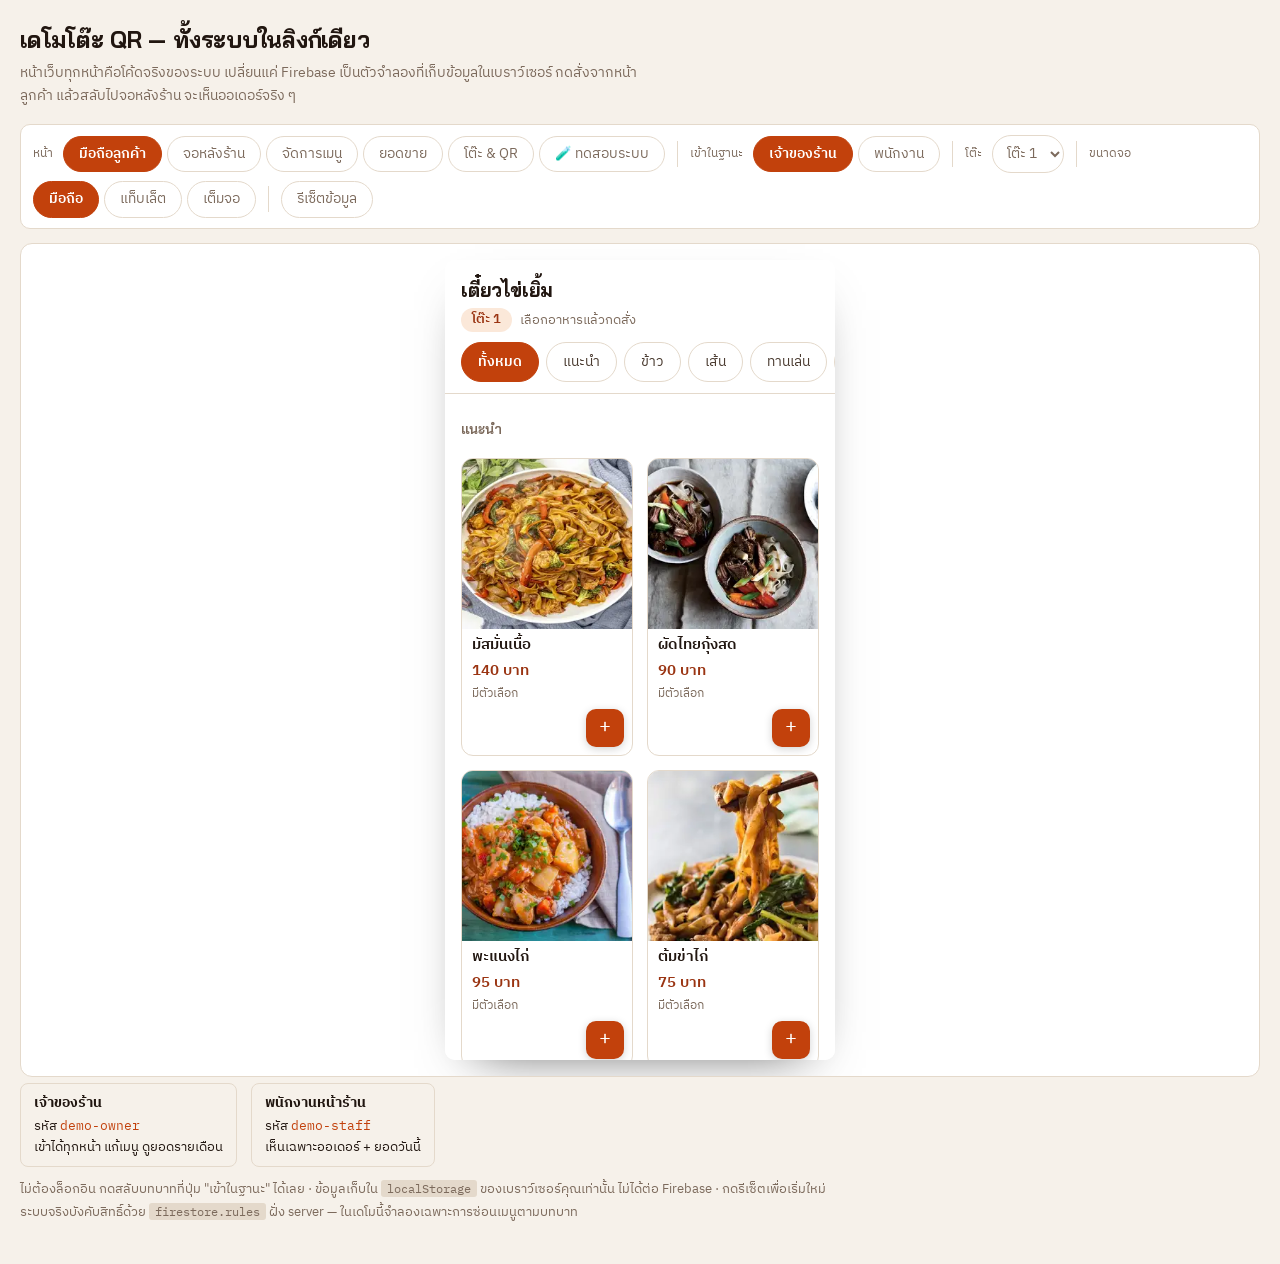
==== commit 859ccf05: "Fix issues found reviewing the menu options feature - iPhone zoomed the page whenever a field under " ====
--- a/public/demo/index.html
+++ b/public/demo/index.html
@@ -74,10 +74,10 @@
 </div>
 
 <script>
-var SHARED = "function initializeApp(c){return{name:\"[MOCK]\",options:c}}\n\nvar AKEY = \"mock-auth-user\";\n// ห้ามใช้รหัสเดียวกับระบบจริง — เดโมเป็นหน้าสาธารณะ ใครเปิดก็เห็นรหัสนี้\nvar USERS = { \"owner@qrmenu.local\": { uid: \"u_manager\", pw: \"demo-owner\" },\n              \"staff@qrmenu.local\": { uid: \"u_staff\",   pw: \"demo-staff\" } };\nvar ALIST = new Set();\nfunction authRead(){ try { return JSON.parse(localStorage.getItem(AKEY) || \"null\"); } catch (e) { return null; } }\nfunction authEmit(){ var u = authRead(); ALIST.forEach(function (f) { f(u); }); }\nfunction getAuth(){ return { get currentUser(){ return authRead(); } }; }\nvar browserLocalPersistence = \"local\";\nasync function setPersistence(){}\nfunction connectAuthEmulator(){}\nasync function signInWithEmailAndPassword(_a, email, pw){\n  var r = USERS[String(email).trim().toLowerCase()];\n  if (!r || r.pw !== pw) { var e = new Error(\"อีเมลหรือรหัสผ่านไม่ถูกต้อง\"); e.code = \"auth/invalid-credential\"; throw e; }\n  var u = { uid: r.uid, email: String(email).trim().toLowerCase() };\n  localStorage.setItem(AKEY, JSON.stringify(u)); authEmit(); return { user: u };\n}\nasync function signOut(){ localStorage.removeItem(AKEY); authEmit(); }\nfunction onAuthStateChanged(_a, cb){ ALIST.add(cb); setTimeout(function(){ cb(authRead()); }, 0);\n  return function(){ ALIST.delete(cb); }; }\naddEventListener(\"storage\", function (e) { if (e.key === AKEY) authEmit(); });\n\n\nvar FKEY = \"mock-firestore\", BUMP = \"mock-firestore-v\";\nfunction fsLoad(){ try { return JSON.parse(localStorage.getItem(FKEY) || \"{}\"); } catch (e) { return {}; } }\nfunction fsSave(db){ localStorage.setItem(FKEY, JSON.stringify(db));\n  localStorage.setItem(BUMP, String(Date.now())); fsFire(); }\nvar fsSubs = new Set();\nfunction fsFire(){ fsSubs.forEach(function (f) { try { f(); } catch (e) { console.error(e); } }); }\naddEventListener(\"storage\", function (e) { if (e.key === FKEY || e.key === BUMP) fsFire(); });\nfunction fsRid(){ return Math.random().toString(36).slice(2,12) + Math.random().toString(36).slice(2,12); }\n\nclass Timestamp {\n  constructor(ms){ this.ms = ms; }\n  static fromDate(d){ return new Timestamp(d.getTime()); }\n  static now(){ return new Timestamp(Date.now()); }\n  toDate(){ return new Date(this.ms); }\n  toJSON(){ return { __ts: this.ms }; }\n}\nfunction fsRev(v){ return (v && typeof v === \"object\" && \"__ts\" in v) ? new Timestamp(v.__ts) : v; }\nfunction fsRevDoc(d){ var o = {}; for (var k in d) o[k] = fsRev(d[k]); return o; }\nvar SERVER_TS = \"__serverTimestamp__\";\nfunction serverTimestamp(){ return SERVER_TS; }\nfunction fsResolve(d){ var o = {}; for (var k in d) o[k] = d[k] === SERVER_TS ? { __ts: Date.now() } : d[k]; return o; }\n\nfunction getFirestore(){ return { mock: true }; }\nfunction connectFirestoreEmulator(){}\nfunction doc(b){ var seg = [].slice.call(arguments, 1);\n  var p = [(b && b.__path) || \"\"].concat(seg).filter(Boolean).join(\"/\");\n  return { __doc: true, __path: p, id: p.split(\"/\").pop() }; }\nfunction collection(b){ var seg = [].slice.call(arguments, 1);\n  var p = [(b && b.__path) || \"\"].concat(seg).filter(Boolean).join(\"/\");\n  return { __col: true, __path: p, __filters: [], __order: null }; }\nfunction query(r){ var ops = [].slice.call(arguments, 1);\n  var q = Object.assign({}, r, { __filters: (r.__filters || []).slice(), __order: r.__order });\n  ops.forEach(function (o) { if (o.type === \"where\") q.__filters.push(o); if (o.type === \"order\") q.__order = o; if (o.type === \"limit\") q.__limit = o.n; });\n  return q; }\nfunction where(field, op, value){ return { type: \"where\", field: field, op: op, value: value }; }\nfunction orderBy(field, dir){ return { type: \"order\", field: field, dir: dir || \"asc\" }; }\nfunction limit(n){ return { type: \"limit\", n: n }; }\n\nfunction fsNum(v){ return v instanceof Timestamp ? v.ms : (v && v.__ts != null ? v.__ts : v); }\nfunction fsCmp(a, b){ var x = fsNum(a), y = fsNum(b); return x < y ? -1 : x > y ? 1 : 0; }\nfunction fsMatch(d, f){ var v = d[f.field];\n  switch (f.op) {\n    case \"==\": return fsCmp(v, f.value) === 0;\n    case \"!=\": return fsCmp(v, f.value) !== 0;\n    case \">\":  return fsCmp(v, f.value) > 0;\n    case \">=\": return fsCmp(v, f.value) >= 0;\n    case \"<\":  return fsCmp(v, f.value) < 0;\n    case \"<=\": return fsCmp(v, f.value) <= 0;\n    default:   return true;\n  } }\nfunction fsReadCol(ref){\n  var db = fsLoad(), pre = ref.__path + \"/\";\n  var rows = Object.keys(db)\n    .filter(function (p) { return p.indexOf(pre) === 0 && p.slice(pre.length).indexOf(\"/\") === -1; })\n    .map(function (p) { return { id: p.split(\"/\").pop(), data: fsRevDoc(db[p]) }; });\n  (ref.__filters || []).forEach(function (f) {\n    rows = rows.filter(function (r) { return fsMatch(r.data, f); }); });\n  if (ref.__order) {\n    var f2 = ref.__order;\n    rows.sort(function (a, b) { return fsCmp(a.data[f2.field], b.data[f2.field]) * (f2.dir === \"desc\" ? -1 : 1); });\n  } else {\n    rows.sort(function (a, b) { return a.id < b.id ? -1 : 1; });\n  }\n  return ref.__limit ? rows.slice(0, ref.__limit) : rows;\n}\nfunction fsSnap(r){ return { id: r.id, exists: function(){ return true; }, data: function(){ return r.data; },\n  metadata: { fromCache: false, hasPendingWrites: false } }; }\nasync function getDoc(ref){ var db = fsLoad(), d = db[ref.__path];\n  return d ? fsSnap({ id: ref.id, data: fsRevDoc(d) })\n           : { id: ref.id, exists: function(){ return false; }, data: function(){}, metadata: {} }; }\nasync function getDocs(ref){ var rows = fsReadCol(ref);\n  return { docs: rows.map(fsSnap), size: rows.length, empty: !rows.length, docChanges: function(){ return []; } }; }\nasync function setDoc(ref, data, o){ var db = fsLoad();\n  db[ref.__path] = (o && o.merge) ? Object.assign({}, db[ref.__path] || {}, fsResolve(data)) : fsResolve(data);\n  fsSave(db); }\nasync function updateDoc(ref, data){ var db = fsLoad();\n  if (!db[ref.__path]) { var e = new Error(\"ไม่พบเอกสาร\"); e.code = \"not-found\"; throw e; }\n  db[ref.__path] = Object.assign({}, db[ref.__path], fsResolve(data)); fsSave(db); }\nasync function addDoc(ref, data){ var id = fsRid(), db = fsLoad();\n  db[ref.__path + \"/\" + id] = fsResolve(data); fsSave(db); return doc({ __path: ref.__path }, id); }\nasync function deleteDoc(ref){ var db = fsLoad(); delete db[ref.__path]; fsSave(db); }\nfunction writeBatch(){ var ops = []; return {\n  set: function (r, d, o) { ops.push(function () { return setDoc(r, d, o); }); },\n  update: function (r, d) { ops.push(function () { return updateDoc(r, d); }); },\n  delete: function (r) { ops.push(function () { return deleteDoc(r); }); },\n  commit: async function () { for (var i = 0; i < ops.length; i++) await ops[i](); } }; }\nfunction onSnapshot(ref, next, err){\n  var isDoc = !!ref.__doc;\n  var push = async function () {\n    try { next(isDoc ? await getDoc(ref) : await getDocs(ref)); } catch (e) { if (err) err(e); } };\n  fsSubs.add(push); push();\n  return function () { fsSubs.delete(push); };\n}\n\n// ============================================================\n//  ไฟล์เดียวที่ต้องแก้ตอนขึ้นระบบจริง\n//  ค่าพวกนี้ไม่ใช่ความลับ — Firebase ออกแบบมาให้เปิดเผยได้\n//  ความปลอดภัยอยู่ที่ firestore.rules กับ App Check\n// ============================================================\n\n// Firebase Console > Project settings > General > Your apps > Web app > Config\nconst FIREBASE_CONFIG = {\n  apiKey: \"AIzaSyCJiZr7Nu9HrNzIy9YfVadICh1_0OkRfnY\",\n  authDomain: \"qr-menu-1234c.firebaseapp.com\",\n  projectId: \"qr-menu-1234c\",\n  storageBucket: \"qr-menu-1234c.firebasestorage.app\",\n  messagingSenderId: \"2987114356\",\n  appId: \"1:2987114356:web:caa491545a781702753621\",\n  // ponytail: measurementId ตัดออก ระบบไม่ได้ใช้ Analytics (ไม่ต้องมี cookie banner)\n};\n\n// Firebase Console > App Check > Apps > reCAPTCHA v3 site key\n// เว้นว่างไว้ = ไม่เปิด App Check (ใช้ตอนพัฒนาได้ แต่ก่อนเปิดร้านจริงต้องใส่)\nconst RECAPTCHA_SITE_KEY = \"\";\n\n// ตอนพัฒนาในเครื่อง ตั้ง true แล้วรัน `firebase emulators:start`\n// จะได้ไม่ไปยิงฐานข้อมูลจริง\nconst USE_EMULATOR = false;\n\n// รูปเมนูเก็บเป็น data URI ใน Firestore (ไม่ใช้ Cloud Storage ที่ต้องผูกบัตร)\n//\n// ค่าพวกนี้ตั้งจากการวัดรูปอาหารจริง 20 รูป (tools/make-mobile-compare.py):\n//   240px q0.55 webp -> เฉลี่ย 10.5 KB/รูป  เมนู 20 รายการ = 288 KB  รับได้ ~1,010 บิล/วัน\n//   320px q0.62 jpeg -> เฉลี่ย 19.8 KB/รูป  เมนู 20 รายการ = 506 KB  รับได้ ~576 บิล/วัน\n//   420px q0.75 jpeg -> เฉลี่ย 54.7 KB/รูป  ชนเพดาน ระบบต้องลดคุณภาพเอง เหลือ ~265 บิล/วัน\n//\n// รูปแสดงในเมนูที่ 82px — 240px ยังเหลือเผื่อจอ 3x (246px) พอดี\n// ที่ขนาดจริงบนมือถือแยกไม่ออกจาก 320px ต้องซูม 6 เท่าถึงจะเห็นต่าง\n// อยากได้รูปคมขึ้นแลกกับโควตา: ดูตารางเทียบใน README หัวข้อ \"เรื่องโควตา\"\nconst IMAGE_MAX_PX = 240;\nconst IMAGE_QUALITY = 0.55;\nconst IMAGE_MAX_BYTES = 40 * 1024;\n\n// หน้าล็อกอินมีช่องรหัสผ่านช่องเดียว — ระบบลองรหัสกับบัญชีเหล่านี้ตามลำดับ\n// รหัสตรงบัญชีไหน = เข้าเป็นบัญชีนั้น (สิทธิ์จริงตัดสินที่ settings/roles + firestore.rules)\n// อีเมลไม่ใช่ความลับ และโดเมนไม่ใช่เมลจริง: ลืมรหัสต้องรีเซ็ตที่ Firebase Console\n// ponytail: ลองทีละบัญชี = รหัสผิด 1 ครั้งนับเป็น 2 ครั้งใน rate limit ของ Firebase — 2 บัญชียังไม่เป็นปัญหา\nconst LOGIN_DOMAIN = \"qrmenu.local\";\nconst LOGIN_ACCOUNTS = [`owner@${LOGIN_DOMAIN}`, `staff@${LOGIN_DOMAIN}`];\n\n// UID ของ 2 บัญชีข้างบน (Firebase Console > Authentication > Users > User UID)\n// เจ้าของล็อกอินครั้งแรก ระบบเขียนค่านี้ลง settings/roles ให้เอง ไม่ต้องไปกรอกใน Console\n// uid ไม่ใช่ความลับ — คนอื่นรู้ก็ล็อกอินแทนไม่ได้ ต้องมีรหัสผ่าน\nconst ROLE_UIDS = {\n  managers: [\"AngZmdRrfngD3TeklPAwdRhRGmr2\"],  // owner@qrmenu.local\n  staff:    [\"ISgrkRMfycesPs0DTqVgJsp91cd2\"],  // staff@qrmenu.local\n};\n\n// ============================================================\n//  จุดเดียวที่ import Firebase SDK — ไฟล์อื่น import ต่อจากที่นี่\n//  อยากอัปเวอร์ชัน SDK: แก้เลขเวอร์ชันใน 3 บรรทัด import ข้างล่าง\n// ============================================================\n\n\n\n\n\n\nconst app = initializeApp(FIREBASE_CONFIG);\nconst auth = getAuth(app);\nconst db = getFirestore(app);\n\nif (USE_EMULATOR) {\n  connectAuthEmulator(auth, \"http://127.0.0.1:9099\", { disableWarnings: true });\n  connectFirestoreEmulator(db, \"127.0.0.1\", 8080);\n}\n\n\n\n/* ---------------- helper ทั่วไป ---------------- */\nconst baht = n => Number(n || 0).toLocaleString(\"th-TH\");\nconst esc = s => String(s ?? \"\").replace(/[&<>\"']/g,\n  c => ({ \"&\": \"&amp;\", \"<\": \"&lt;\", \">\": \"&gt;\", '\"': \"&quot;\", \"'\": \"&#39;\" }[c]));\n\nconst pad2 = n => String(n).padStart(2, \"0\");\nconst dayKey = d => `${d.getFullYear()}-${pad2(d.getMonth() + 1)}-${pad2(d.getDate())}`;\nconst monthKey = d => `${d.getFullYear()}-${pad2(d.getMonth() + 1)}`;\nconst hhmm = d => d ? `${pad2(d.getHours())}:${pad2(d.getMinutes())}` : \"--:--\";\n\nconst TH_MONTH = [\"มกราคม\",\"กุมภาพันธ์\",\"มีนาคม\",\"เมษายน\",\"พฤษภาคม\",\"มิถุนายน\",\n  \"กรกฎาคม\",\"สิงหาคม\",\"กันยายน\",\"ตุลาคม\",\"พฤศจิกายน\",\"ธันวาคม\"];\nconst TH_DAY = [\"อาทิตย์\",\"จันทร์\",\"อังคาร\",\"พุธ\",\"พฤหัสบดี\",\"ศุกร์\",\"เสาร์\"];\nconst monthLabel = k => { const [y, m] = k.split(\"-\"); return `${TH_MONTH[+m - 1]} ${+y + 543}`; };\n\n/* ---------------- ภาษาของ \"หน้าหลังร้าน\" ----------------\n   หน้าลูกค้าเป็นภาษาไทยอย่างเดียว — คนไทยสแกนใช้ ไม่ต้องมีตัวเลือก\n   ส่วนพนักงานหน้าร้านหลายคนเป็นคนพม่า เลยให้สลับภาษาได้เฉพาะจอหลังร้าน\n\n   แปลเฉพาะที่พนักงานหน้าร้านเห็น: หน้าล็อกอิน + แถบบน + กระดานออเดอร์\n   หน้าที่เป็นของผู้จัดการ (เมนู ยอดขาย โต๊ะ) ไม่ต้องแปล เพราะ staff เข้าไม่ได้อยู่แล้ว\n\n   ponytail: ฝัง 2 ภาษาไว้ตรง ๆ ~30 ก้อน ไม่ใช้ i18n library\n   ⚠️ คำแปลพม่าต้องให้เจ้าของภาษาตรวจก่อนส่งมอบ                              */\nconst LANGS = [\n  { id: \"th\", label: \"ไทย\" },\n  { id: \"my\", label: \"မြန်မာ\" },\n];\nconst LANG_KEY = \"qr-order-lang\";\n\nconst STRINGS = {\n  th: {\n    backoffice: \"ระบบหลังร้าน\",\n    signout: \"ออกจากระบบ\",\n    navOrders: \"ออเดอร์\", navMenu: \"จัดการเมนู\", navReport: \"ยอดขาย\", navTables: \"โต๊ะ & QR\",\n    roleManager: \"ผู้จัดการ\", roleStaff: \"พนักงานหน้าร้าน\",\n\n    loginSub: \"ใส่รหัสผ่านของเจ้าของร้านหรือพนักงาน\",\n    email: \"ชื่อผู้ใช้\", password: \"รหัสผ่าน\", signin: \"เข้าสู่ระบบ\",\n    noAccessTitle: \"บัญชีนี้ยังไม่มีสิทธิ์เข้าระบบ\",\n    noAccessText: \"แจ้งผู้จัดการร้านให้เพิ่มบัญชีนี้เข้าระบบก่อน\",\n\n    ordersTitle: \"ออเดอร์วันนี้\",\n    ordersHint: \"บิลที่ยังไม่กดเสิร์ฟ แก้จำนวนหรือเอารายการออกได้ เผื่อลูกค้าสั่งผิด — \" +\n                \"พอกดเสิร์ฟแล้วบิลจะล็อก ถ้าต้องแก้ให้กดย้อนกลับก่อน\",\n    fNew: \"รอเสิร์ฟ\", fDone: \"เสิร์ฟแล้ว\", fCancelled: \"ยกเลิก\", fAll: \"ทั้งหมด\",\n    waiting: \"กำลังรอออเดอร์…\",\n    emptyNew: \"ยังไม่มีบิลที่รอเสิร์ฟ\", emptyOther: \"ไม่มีบิลในหมวดนี้\",\n    table: \"โต๊ะ\", baht: \"บาท\", edited: \"แก้ไขแล้ว\",\n    btnServed: \"เสิร์ฟแล้ว\", btnCancel: \"ยกเลิกบิล\", btnUndo: \"ย้อนกลับ\", btnRestore: \"เรียกคืน\",\n    askRemoveLine: (n, t) => `เอา \"${n}\" ออกจากบิลโต๊ะ ${t}?`,\n    askCancelBill: t => `ยกเลิกบิลโต๊ะ ${t} ทั้งใบ?`,\n    allRemoved: \"เอารายการออกหมดแล้ว บิลนี้ถูกยกเลิก\",\n    cantRestore: \"บิลนี้ไม่เหลือรายการแล้ว เรียกคืนไม่ได้\",\n    loadFail: \"โหลดออเดอร์ไม่ได้\",\n    newOrder: \"ออเดอร์ใหม่\",\n    notInMenu: \"ไม่มีในเมนู\", priceNow: \"ราคาเมนูจริง\", sumMismatch: \"รวมรายการได้\",\n    changePw: \"เปลี่ยนรหัสผ่าน\",\n    newPw: \"รหัสผ่านใหม่\",\n    pwTooShort: \"รหัสผ่านต้องยาวอย่างน้อย 8 ตัว\",\n    pwChanged: \"เปลี่ยนรหัสผ่านเรียบร้อย จดไว้ให้ดี\",\n    pwNeedRelogin: \"เพื่อความปลอดภัย ต้องออกจากระบบแล้วเข้าใหม่ก่อนเปลี่ยนรหัสผ่าน\",\n  },\n  my: {\n    backoffice: \"ဆိုင်တွင်းစနစ်\",\n    signout: \"ထွက်မည်\",\n    navOrders: \"မှာယူမှုများ\", navMenu: \"မီနူးစီမံ\", navReport: \"ရောင်းအား\", navTables: \"စားပွဲ & QR\",\n    roleManager: \"မန်နေဂျာ\", roleStaff: \"ဆိုင်ဝန်ထမ်း\",\n\n    loginSub: \"ဆိုင်ရှင် သို့မဟုတ် ဝန်ထမ်း စကားဝှက်ကို ထည့်ပါ\",\n    email: \"အသုံးပြုသူအမည်\", password: \"စကားဝှက်\", signin: \"ဝင်မည်\",\n    noAccessTitle: \"ဤအကောင့်တွင် ဝင်ခွင့် မရှိသေးပါ\",\n    noAccessText: \"မန်နေဂျာကို ပြောပြီး ဤအကောင့်ကို ထည့်ခိုင်းပါ\",\n\n    ordersTitle: \"ယနေ့ မှာယူမှုများ\",\n    ordersHint: \"မပို့ရသေးသော ဘောက်ချာများကို အရေအတွက်ပြင်ခြင်း၊ ပစ္စည်းဖြုတ်ခြင်း ပြုလုပ်နိုင်သည် — \" +\n                \"ပို့ပြီးပါက ဘောက်ချာ ပိတ်သွားမည် ပြင်လိုပါက ပြန်ဖွင့်ရန် နှိပ်ပါ\",\n    fNew: \"မပို့ရသေး\", fDone: \"ပို့ပြီး\", fCancelled: \"ပယ်ဖျက်\", fAll: \"အားလုံး\",\n    waiting: \"မှာယူမှု စောင့်နေသည်…\",\n    emptyNew: \"မပို့ရသေးသော ဘောက်ချာ မရှိပါ\", emptyOther: \"ဤအမျိုးအစားတွင် ဘောက်ချာ မရှိပါ\",\n    table: \"စားပွဲ\", baht: \"ဘတ်\", edited: \"ပြင်ပြီး\",\n    btnServed: \"ပို့ပြီး\", btnCancel: \"ဘောက်ချာ ပယ်ဖျက်\", btnUndo: \"ပြန်ဖွင့်\", btnRestore: \"ပြန်ယူ\",\n    askRemoveLine: (n, t) => `စားပွဲ ${t} ၏ ဘောက်ချာမှ \"${n}\" ကို ဖြုတ်မလား?`,\n    askCancelBill: t => `စားပွဲ ${t} ၏ ဘောက်ချာ တစ်ခုလုံး ပယ်ဖျက်မလား?`,\n    allRemoved: \"ပစ္စည်းအားလုံး ဖြုတ်ပြီးသဖြင့် ဤဘောက်ချာ ပယ်ဖျက်ပါပြီ\",\n    cantRestore: \"ဤဘောက်ချာတွင် ပစ္စည်း မကျန်တော့သဖြင့် ပြန်မယူနိုင်ပါ\",\n    loadFail: \"မှာယူမှုများ ဖတ်၍မရပါ\",\n    newOrder: \"မှာယူမှုအသစ်\",\n    notInMenu: \"မီနူးတွင် မရှိ\", priceNow: \"မီနူးဈေးနှုန်း\", sumMismatch: \"စုစုပေါင်း မှန်ကန်ချက်\",\n    changePw: \"စကားဝှက် ပြောင်းမည်\",\n    newPw: \"စကားဝှက် အသစ်\",\n    pwTooShort: \"စကားဝှက်သည် အနည်းဆုံး ၈ လုံး ရှိရမည်\",\n    pwChanged: \"စကားဝှက် ပြောင်းပြီးပါပြီ မှတ်ထားပါ\",\n    pwNeedRelogin: \"လုံခြုံရေးအတွက် ထွက်ပြီး ပြန်ဝင်ပြီးမှ ပြောင်းနိုင်ပါသည်\",\n  },\n};\n\nlet currentLang = \"th\";\ntry { if (STRINGS[localStorage.getItem(LANG_KEY)]) currentLang = localStorage.getItem(LANG_KEY); } catch (_) {}\n\nconst getLang = () => currentLang;\nfunction setLang(id) {\n  currentLang = STRINGS[id] ? id : \"th\";\n  document.documentElement.lang = currentLang;\n  try { localStorage.setItem(LANG_KEY, currentLang); } catch (_) {}\n  return currentLang;\n}\n/** ข้อความหน้าหลังร้านตามภาษาที่พนักงานเลือก */\nconst t = key => STRINGS[currentLang][key];\n\n/** โหลดหน้าใหม่ — ตัว build ของเดโมจะ patch ให้ยิงไปที่ shell แทน */\nconst reloadPage = () => location.reload();\n\n/** จอหลังร้านเปิดค้างข้ามคืน: query \"วันนี้\" ถูกตั้งตอนโหลดหน้า เลยต้องโหลดใหม่หลังเที่ยงคืน\n *  ไม่งั้นเช้าวันใหม่จะไม่เห็นออเดอร์ใหม่ และยอดสรุปจะเขียนบิลเมื่อวานลงวันนี้ */\nfunction reloadAtMidnight() {\n  const next = new Date(); next.setHours(24, 0, 5, 0);\n  setTimeout(reloadPage, next - Date.now());\n}\n\n/* ---------------- แปลชื่อเมนูไทย → พม่า อัตโนมัติ ----------------\n   ใช้เมื่อเจ้าของยังไม่ได้กรอกชื่อพม่าเอง — จอพนักงานจะได้ไม่ว่าง\n   ponytail: คลังคำ + จับคำยาวสุดก่อน ไม่ใช้ API แปลภาษา (ต้องผูกบัตร และร้านไม่มีคนดูแล)\n   ผลเป็นคำแปลคร่าว ๆ ทีละคำ — เจ้าของกรอกชื่อพม่าเองได้เสมอ และชื่อที่กรอกจะชนะ\n   ⚠️ คำแปลชุดนี้ต้องให้คนพม่าตรวจ  [คำไทย, คำพม่า, 1 = เนื้อสัตว์/วัตถุดิบหลัก ยกไปไว้หน้า] */\nconst MY_WORDS = [\n  [\"เมนูใหม่\", \"ဟင်းလျာအသစ်\"],\n  [\"ข้าวมันไก่\", \"ကြက်ဆီထမင်း\"], [\"ข้าวผัด\", \"ထမင်းကြော်\"], [\"ข้าวเหนียว\", \"ကောက်ညှင်း\"],\n  [\"ข้าวต้ม\", \"ဆန်ပြုတ်\"], [\"ข้าวเปล่า\", \"ထမင်းဖြူ\"], [\"ข้าวสวย\", \"ထမင်းဖြူ\"], [\"ข้าวซอย\", \"ခေါက်ဆွဲ (ခေါဆွယ်)\"],\n  [\"ข้าว\", \"ထမင်း\"],\n  [\"ผัดไทย\", \"ပတ်ထိုင်း\"], [\"ผัดซีอิ๊ว\", \"ပဲငံပြာရည်ကြော်\"], [\"ผัดขี้เมา\", \"မူးယစ်ကြော်\"],\n  [\"ต้มยำ\", \"တုံယမ်း\"], [\"ต้มข่า\", \"တုံခါ\"],\n  [\"แกงเขียวหวาน\", \"အစိမ်းရောင်ဟင်း\"], [\"แกงแดง\", \"အနီရောင်ဟင်း\"], [\"แกงกะหรี่\", \"ကုလားဟင်း\"],\n  [\"แกงคั่ว\", \"ခူဟင်း\"], [\"มัสมั่น\", \"မတ်စမန်ဟင်း\"], [\"พะแนง\", \"ပနန်ဟင်း\"], [\"แกง\", \"ဟင်း\"],\n  [\"ส้มตำ\", \"သင်္ဘောသီးသုပ်\"], [\"ยำ\", \"သုပ်\"],\n  [\"ก๋วยเตี๋ยว\", \"ခေါက်ဆွဲ\"], [\"เส้นใหญ่\", \"ခေါက်ဆွဲပြား\"], [\"เส้นเล็ก\", \"ခေါက်ဆွဲသေး\"],\n  [\"บะหมี่\", \"ခေါက်ဆွဲဝါ\"], [\"วุ้นเส้น\", \"ကြာဆံ\"],\n  [\"กะเพรา\", \"ကပေါ\"], [\"ผัดพริกแกง\", \"ဟင်းခတ်မှုန့်ကြော်\"], [\"พริกแกง\", \"ဟင်းခတ်မှုန့်\"],\n  [\"ผัด\", \"ကြော်\"], [\"ทอด\", \"ကြော်\"], [\"ย่าง\", \"ကင်\"], [\"ปิ้ง\", \"ကင်\"], [\"ต้ม\", \"ပြုတ်\"],\n  [\"ตุ๋น\", \"နှပ်\"], [\"นึ่ง\", \"ပေါင်း\"], [\"ราด\", \"ဆမ်း\"],\n  [\"ปีกไก่\", \"ကြက်တောင်ပံ\", 1], [\"ไก่\", \"ကြက်သား\", 1],\n  [\"หมูกรอบ\", \"ဝက်သားကြွပ်\", 1], [\"หมูสับ\", \"ဝက်သားနုပ်\", 1], [\"หมูแดง\", \"ဝက်သားနီ\", 1], [\"หมู\", \"ဝက်သား\", 1],\n  [\"เนื้อ\", \"အမဲသား\", 1], [\"กุ้ง\", \"ပုစွန်\", 1], [\"ปลาหมึก\", \"ပြည်ကြီးငါး\", 1], [\"ปลา\", \"ငါး\", 1],\n  [\"ทะเล\", \"ပင်လယ်စာ\", 1], [\"เป็ด\", \"ဘဲသား\", 1], [\"ปู\", \"ဂဏန်း\", 1], [\"เต้าหู้\", \"တို့ဟူး\", 1],\n  [\"ทอดมัน\", \"ငါးဖယ်ကြော်\"],\n  [\"ไข่ดาว\", \"ကြက်ဥကြော်\"], [\"ไข่เจียว\", \"ကြက်ဥမွှေကြော်\"], [\"ไข่\", \"ကြက်ဥ\"],\n  [\"ผักบุ้ง\", \"ကန်စွန်းရွက်\"], [\"ผัก\", \"ဟင်းသီးဟင်းရွက်\"], [\"กระเทียม\", \"ကြက်သွန်ဖြူ\"],\n  [\"พริกไทยดำ\", \"ငရုတ်ကောင်းနက်\"], [\"พริก\", \"ငရုတ်သီး\"], [\"น้ำปลา\", \"ငံပြာရည်\"], [\"ตะไคร้\", \"စပါးလင်\"],\n  [\"ชาเย็น\", \"လက်ဖက်ရည်အေး\"], [\"ชา\", \"လက်ဖက်ရည်\"], [\"กาแฟ\", \"ကော်ဖီ\"], [\"โกโก้\", \"ကိုကိုး\"],\n  [\"น้ำมะนาว\", \"သံပုရာရည်\"], [\"น้ำเปล่า\", \"ရေ\"], [\"น้ำแข็ง\", \"ရေခဲ\"], [\"โซดา\", \"ဆိုဒါ\"],\n  [\"โค้ก\", \"ကိုကာကိုလာ\"], [\"เบียร์\", \"ဘီယာ\"], [\"น้ำ\", \"ရည်\"],\n  [\"ลาบ\", \"လာ့ပ်\"], [\"ไทย\", \"ထိုင်း\"], [\"สด\", \"လတ်\"], [\"ข้น\", \"ပျစ်\"], [\"กรอบ\", \"ကြွပ်\"],\n  [\"พิเศษ\", \"အထူး\"], [\"ธรรมดา\", \"ပုံမှန်\"], [\"ไม่เผ็ด\", \"မစပ်\"], [\"เผ็ด\", \"စပ်\"],\n  [\"หวาน\", \"ချို\"], [\"เปรี้ยว\", \"ချဉ်\"], [\"เย็น\", \"အေး\"], [\"ร้อน\", \"ပူ\"],\n].sort((a, b) => b[0].length - a[0].length);\n\n/** \"ข้าวกะเพราไก่ไข่ดาว\" → \"ကြက်သား ထမင်း ကပေါ ကြက်ဥကြော်\"  ไม่รู้จักสักคำ → \"\" */\nfunction autoMy(th) {\n  const s = String(th || \"\").replace(/\\s+/g, \"\");\n  const main = [], rest = [];\n  let i = 0, unknown = \"\", hit = false;\n  const flush = () => { if (unknown) { rest.push(unknown); unknown = \"\"; } };\n  while (i < s.length) {\n    const w = MY_WORDS.find(([t]) => s.startsWith(t, i));\n    if (!w) { unknown += s[i++]; continue; }\n    flush(); hit = true;\n    (w[2] ? main : rest).push(w[1]);\n    i += w[0].length;\n  }\n  flush();\n  return hit ? [...main, ...rest].join(\" \") : \"\";\n}\n\nconst CATS = [\"แนะนำ\", \"ข้าว\", \"เส้น\", \"ทานเล่น\", \"เครื่องดื่ม\"];\n\n/** ช่วงเวลาของทั้งวันตาม timezone เครื่อง ใช้ query ออเดอร์รายวัน */\nfunction dayRange(d = new Date()) {\n  const from = new Date(d); from.setHours(0, 0, 0, 0);\n  const to = new Date(from); to.setDate(to.getDate() + 1);\n  return { from: Timestamp.fromDate(from), to: Timestamp.fromDate(to) };\n}\n\n/** Firestore ลองเชื่อมต่อใหม่ไปเรื่อย ๆ ไม่ยอม reject — หน้าลูกค้าจะค้างที่สปินเนอร์\n *  ถ้าเน็ตร้านล่ม เลยต้องมีนาฬิกาจับเวลาคุมไว้เอง */\nconst withTimeout = (p, ms = 12000, msg = \"เชื่อมต่อไม่ได้ ตรวจสอบสัญญาณอินเทอร์เน็ต\") =>\n  Promise.race([p, new Promise((_, rej) => setTimeout(() => rej(new Error(msg)), ms))]);\n\nlet toastTimer = null;\nfunction toast(msg, kind = \"ok\") {\n  let el = document.querySelector(\".toast-bar\");\n  if (!el) { el = document.createElement(\"div\"); el.className = \"toast-bar\"; document.body.appendChild(el); }\n  el.textContent = msg;\n  el.dataset.kind = kind;\n  el.classList.add(\"show\");\n  clearTimeout(toastTimer);\n  toastTimer = setTimeout(() => el.classList.remove(\"show\"), kind === \"err\" ? 5000 : 2600);\n}\n\n/** แปลง error ของ Firebase เป็นข้อความไทยที่คนหน้าร้านอ่านรู้เรื่อง */\nfunction friendlyError(e) {\n  const c = e?.code || \"\";\n  if (c.includes(\"permission-denied\")) return \"ไม่มีสิทธิ์ทำรายการนี้\";\n  if (c.includes(\"unavailable\") || c.includes(\"network\")) return \"เน็ตหลุด ลองใหม่อีกครั้ง\";\n  if (c.includes(\"invalid-credential\") || c.includes(\"wrong-password\") || c.includes(\"user-not-found\"))\n    return \"รหัสผ่านไม่ถูกต้อง\";\n  if (c.includes(\"too-many-requests\")) return \"ลองผิดหลายครั้งเกินไป รอสักครู่แล้วลองใหม่\";\n  // เจอตอนยังไม่ได้ใส่ค่า Firebase ลง config.js หรือใส่ผิด — ไม่ใช่ความผิดคนหน้าร้าน\n  if (c.includes(\"api-key\") || c.includes(\"invalid-api-key\") || c.includes(\"configuration-not-found\"))\n    return \"ระบบยังไม่ได้เชื่อมต่อฐานข้อมูล แจ้งผู้ดูแลให้ตั้งค่า Firebase ก่อน\";\n  if (c.includes(\"unauthorized-domain\"))\n    return \"โดเมนนี้ยังไม่ได้รับอนุญาต แจ้งผู้ดูแลให้เพิ่มใน Firebase > Authorized domains\";\n  return e?.message || \"เกิดข้อผิดพลาด\";\n}\n\n/* ---------------- ตั้งค่าร้าน (ชื่อ + ธีมสี) ---------------- */\nconst DEFAULT_SHOP = \"ร้านอาหาร\";\nconst PALETTES = [\n  { id: \"\",      name: \"ส้มอบอุ่น\",   dot: \"#C2410C\" },\n  { id: \"red\",   name: \"แดงมงคล\",    dot: \"#B4232E\" },\n  { id: \"green\", name: \"เขียวใบเตย\", dot: \"#0E6B4C\" },\n];\nconst SETTINGS_CACHE = \"qr-order-settings\";\nconst settingsRef = doc(db, \"settings\", \"shop\");\n\nfunction applySettings(s) {\n  const name = (s?.name || DEFAULT_SHOP).slice(0, 40);\n  const pal = PALETTES.some(p => p.id === s?.palette) ? s.palette : \"\";\n  document.querySelectorAll(\"[data-shopname]\").forEach(el => el.textContent = name);\n  if (pal) document.documentElement.setAttribute(\"data-palette\", pal);\n  else document.documentElement.removeAttribute(\"data-palette\");\n  document.title = name;\n  try { localStorage.setItem(SETTINGS_CACHE, JSON.stringify({ name, palette: pal })); } catch (_) {}\n  return { name, palette: pal };\n}\n\n/** อ่านค่าที่ cache ไว้มาทาก่อน จะได้ไม่เห็นชื่อ/สีเก่าแวบตอนโหลด */\nfunction applyCachedSettings() {\n  try { return applySettings(JSON.parse(localStorage.getItem(SETTINGS_CACHE) || \"null\")); }\n  catch (_) { return applySettings(null); }\n}\n\nasync function loadSettings() {\n  applyCachedSettings();\n  try {\n    const snap = await getDoc(settingsRef);\n    return applySettings(snap.exists() ? snap.data() : null);\n  } catch (_) {\n    return applyCachedSettings();          // เน็ตหลุดก็ยังแสดงของเดิมได้\n  }\n}\n\n/* ---------------- ย่อรูปก่อนเก็บ ---------------- */\n// ponytail: ฝัง data URI ใน Firestore แทน Cloud Storage เพราะ Storage ต้องผูกบัตรตั้งแต่ ก.พ. 2026\n// ถ้าวันไหนยอมผูกบัตรแล้ว ให้เปลี่ยนมาอัปขึ้น Storage แล้วเก็บแค่ URL\nfunction shrinkImage(file) {\n  return new Promise((resolve, reject) => {\n    if (!/^image\\//.test(file.type)) return reject(new Error(\"ไฟล์นี้ไม่ใช่รูปภาพ\"));\n    const img = new Image();\n    const url = URL.createObjectURL(file);\n    img.onload = () => {\n      URL.revokeObjectURL(url);\n      const s = Math.min(1, IMAGE_MAX_PX / Math.max(img.width, img.height));\n      const c = document.createElement(\"canvas\");\n      c.width = Math.max(1, Math.round(img.width * s));\n      c.height = Math.max(1, Math.round(img.height * s));\n      c.getContext(\"2d\").drawImage(img, 0, 0, c.width, c.height);\n      // WebP เล็กกว่า JPEG ประมาณครึ่งที่คุณภาพตาเปล่าเท่ากัน\n      // Safari ก่อนเวอร์ชัน 14 encode WebP ไม่ได้ จะคืน data:image/png มาแทน — ตกไปใช้ JPEG\n      const encode = q => {\n        const w = c.toDataURL(\"image/webp\", q);\n        return w.startsWith(\"data:image/webp\") ? w : c.toDataURL(\"image/jpeg\", q);\n      };\n      let q = IMAGE_QUALITY, out = encode(q);\n      // บีบซ้ำจนกว่าจะไม่เกินเพดาน ไม่งั้นกินโควตา egress ของ Firestore\n      while (out.length > IMAGE_MAX_BYTES && q > 0.3) { q -= 0.1; out = encode(q); }\n      if (out.length > IMAGE_MAX_BYTES) return reject(new Error(\"รูปใหญ่เกินไป ลองรูปอื่น\"));\n      resolve(out);\n    };\n    img.onerror = () => { URL.revokeObjectURL(url); reject(new Error(\"เปิดไฟล์รูปนี้ไม่ได้\")); };\n    img.src = url;\n  });\n}\n\n\n/** ตัดโดเมนออกตอนโชว์บนหน้าจอ พนักงานจะได้เห็นแค่ชื่อผู้ใช้ */\nconst userLabel = u => String(u?.email || \"\").replace(`@${LOGIN_DOMAIN}`, \"\");\n\n/* ---------------- สิทธิ์และประตูหน้า admin ---------------- */\n/** รอจน Firebase บอกสถานะล็อกอิน แล้วคืน user หรือ null */\nfunction currentUser() {\n  return new Promise(res => {\n    const stop = onAuthStateChanged(auth, u => { stop(); res(u); });\n  });\n}\n\nconst roleLabel = r => t(r === \"manager\" ? \"roleManager\" : \"roleStaff\");\n\n/**\n * อ่านว่า user คนนี้เป็นอะไร จาก doc settings/roles\n * คืน \"manager\" | \"staff\" | null (ไม่มีสิทธิ์)\n * ponytail: อ่าน 1 doc ต่อการเปิดหน้า — ถูกกว่าการฝังรายชื่อไว้สองที่แล้วลืมอัปเดตข้างใดข้างหนึ่ง\n */\nasync function loadRole(user) {\n  if (!user) return null;\n  try {\n    const ref = doc(db, \"settings\", \"roles\");\n    const snap = await withTimeout(getDoc(ref), 10000);\n    let d = snap.exists() ? snap.data() || {} : null;\n    // ระบบใหม่ยังไม่มี doc roles: เจ้าของล็อกอินครั้งแรก = สร้างให้เลย (rules ยอมเฉพาะ uid เจ้าของ)\n    if (!d && ROLE_UIDS.managers.includes(user.uid)) {\n      await withTimeout(setDoc(ref, ROLE_UIDS), 10000);\n      d = ROLE_UIDS;\n    }\n    if (!d) return null;\n    if ((d.managers || []).includes(user.uid)) return \"manager\";\n    if ((d.staff || []).includes(user.uid)) return \"staff\";\n  } catch (_) { /* อ่านไม่ได้ = ไม่มีสิทธิ์ ปล่อยให้ rules เป็นคนตัดสินอยู่ดี */ }\n  return null;\n}\n\nfunction noAccessScreen(user) {\n  document.getElementById(\"chrome\").innerHTML = \"\";\n  const v = document.getElementById(\"view\");\n  if (v) v.innerHTML = `<div class=\"center-msg\"><div class=\"box\">\n      <h1>${esc(t(\"noAccessTitle\"))}</h1>\n      <p>${esc(userLabel(user))}<br>${esc(t(\"noAccessText\"))}</p>\n      <p style=\"margin-top:18px\"><button class=\"btn ghost\" id=\"so\">${esc(t(\"signout\"))}</button></p>\n    </div></div>`;\n  document.getElementById(\"so\")?.addEventListener(\"click\", async () => {\n    await signOut(auth); __nav(\"/admin\");\n  });\n}\n\n/**\n * ใช้บนทุกหน้า admin ยกเว้นหน้า login\n * need = \"staff\" (ใครก็ได้ที่มีสิทธิ์) หรือ \"manager\" (เฉพาะผู้จัดการ)\n * คืน { user, role } หรือ null ถ้าไม่ผ่าน\n * นี่คือเรื่อง UX ล้วน — ด่านจริงอยู่ที่ firestore.rules\n */\nasync function requireRole(need = \"staff\") {\n  const u = await currentUser();\n  if (!u) { __nav(\"/admin\"); return null; }\n  const role = await loadRole(u);\n  if (!role) { noAccessScreen(u); return null; }\n  if (need === \"manager\" && role !== \"manager\") { __nav(\"/admin\"); return null; }\n  return { user: u, role };\n}\n\nconst NAV = [\n  [\"/admin\", \"navOrders\", \"staff\"],\n  [\"/admin/menu\", \"navMenu\", \"manager\"],\n  [\"/admin/report\", \"navReport\", \"staff\"],\n  [\"/admin/tables\", \"navTables\", \"manager\"],\n];\n\nfunction renderAdminChrome(active, user, role = \"staff\") {\n  const host = document.getElementById(\"chrome\");\n  if (!host) return;\n  // ตั้งตรงนี้ ไม่ใช่ตอนโหลด core.js — หน้าลูกค้า import ไฟล์เดียวกันและต้องเป็นไทยเสมอ\n  document.documentElement.lang = currentLang;\n  const visible = NAV.filter(([, , need]) => need === \"staff\" || role === \"manager\");\n  host.innerHTML = `\n    <div class=\"bar\">\n      <div class=\"brand\"><span data-shopname>${esc(DEFAULT_SHOP)}</span> <i>${esc(t(\"backoffice\"))}</i></div>\n      <nav class=\"tabs\">\n        ${visible.map(([href, key]) =>\n          `<a href=\"${href}\"${href === active ? ' aria-current=\"page\"' : \"\"}>${esc(t(key))}</a>`).join(\"\")}\n      </nav>\n      <div class=\"who\">\n        <span class=\"mail\">${esc(userLabel(user))} · ${esc(roleLabel(role))}</span>\n        <span class=\"langsw\" role=\"group\" aria-label=\"ภาษา / ဘာသာစကား\">\n          ${LANGS.map(l => `<button data-lang=\"${l.id}\" aria-pressed=\"${l.id === getLang()}\">${esc(l.label)}</button>`).join(\"\")}\n        </span>\n        <button class=\"btn ghost\" id=\"signout\">${esc(t(\"signout\"))}</button>\n      </div>\n    </div>`;\n  host.querySelector(\"#signout\").onclick = async () => {\n    await signOut(auth); __nav(\"/admin\");\n  };\n  host.querySelector(\".langsw\").onclick = e => {\n    const b = e.target.closest(\"[data-lang]\"); if (!b) return;\n    setLang(b.dataset.lang);\n    reloadPage();                       // วาดใหม่ทั้งหน้าให้ทุกข้อความเปลี่ยนพร้อมกัน\n  };\n  applyCachedSettings();\n}\n\n// สรุปยอดขายรายวันเก็บเป็น doc ละวัน (stats/2026-09-09)\n//\n// ทำไมต้องมี: Firestore ไม่มี GROUP BY — ถ้า dashboard รายเดือนไปไล่อ่านออเดอร์ดิบ\n// จะกินโควตาอ่านหลักหมื่นต่อการเปิดหนึ่งครั้ง แบบนี้อ่านแค่ 30 doc ต่อเดือน\n//\n// ponytail: คำนวณใหม่ทั้งวันแล้ว set ทับ ไม่ใช้ increment\n// เพราะ increment จะเพี้ยนเมื่อบิลถูกยกเลิกหรือแก้ทีหลัง ส่วน set ทับถูกเสมอ\n// (ต้นทุน 1 write ต่อการเปลี่ยนแปลง ~600 writes/วัน จากโควตา 20,000)\n\n\nlet timer = null;\n\n// items คีย์ด้วย menuId (UID ของเมนู) ไม่ใช่ชื่อ\n// ผู้จัดการแก้ชื่อเมนูตอนไหนก็ได้ ยอดสะสมของเมนูนั้นต้องไม่แตกเป็นสองก้อน\n// เก็บ name ล่าสุดไว้ในตัวเรคคอร์ดเพื่อเอาไปแสดง ไม่ต้อง join กลับไปที่ collection menu\nfunction summarize(orders) {\n  const live = orders.filter(o => (o.status || \"new\") !== \"cancelled\");\n  const items = {};\n  for (const o of live) {\n    for (const l of (o.items || [])) {\n      const key = l.menuId || \"unknown\";\n      const r = items[key] || (items[key] = { name: l.name, qty: 0, amt: 0 });\n      r.name = l.name;\n      r.qty += l.qty;\n      r.amt += l.qty * l.price;\n    }\n  }\n  return {\n    bills: live.length,\n    total: live.reduce((a, o) => a + (o.total || 0), 0),\n    items,\n  };\n}\n\n/** เรียกได้บ่อยเท่าไหร่ก็ได้ — รวบให้เหลือ write เดียวทุก 3 วินาที */\nfunction writeStats(orders, when = new Date()) {\n  clearTimeout(timer);\n  timer = setTimeout(async () => {\n    const day = dayKey(when);\n    try {\n      await setDoc(doc(db, \"stats\", day), {\n        day,\n        month: monthKey(when),\n        ...summarize(orders),\n        updatedAt: new Date().toISOString(),\n      });\n    } catch (_) {\n      // เขียนสรุปไม่สำเร็จไม่ควรทำให้หน้าจอครัวพัง — รอบหน้าจะเขียนทับให้ถูกเอง\n    }\n  }, 3000);\n}\n\n/* ---------------- แถวของไฟล์ Excel (CSV) ----------------\n   อยู่ที่นี่ ไม่ใช่ในหน้า report — หน้าทดสอบระบบเรียกตัวเดียวกันได้ จะได้ทดสอบของจริง */\n\n/** รวมยอดตามเมนูจาก stats หลายวัน (คีย์ด้วย menuId — เปลี่ยนชื่อกลางเดือนยังเป็นก้อนเดียว) */\nfunction rankFromStats(rows) {\n  const agg = {};\n  for (const r of rows) for (const [uid, v] of Object.entries(r.items || {})) {\n    const a = agg[uid] || (agg[uid] = { name: v.name || uid, qty: 0, amt: 0 });\n    if (v.name) a.name = v.name;\n    a.qty += v.qty; a.amt += v.amt;\n  }\n  return Object.entries(agg).sort((a, b) => b[1].amt - a[1].amt);\n}\n\n/** บิลรายใบของวันหนึ่ง + สรุปตามเมนู — ใช้ทั้ง \"ยอดวันนี้\" และ \"บิลย้อนหลังรายวัน\" */\nfunction dayReportRows(day, shop, orders) {\n  const at = o => o.at || o.createdAt?.toDate?.() || null;\n  const live = orders.filter(o => (o.status || \"new\") !== \"cancelled\")\n    .sort((a, b) => (at(a) || 0) - (at(b) || 0));\n  const rank = Object.entries(summarize(orders).items).sort((a, b) => b[1].amt - a[1].amt);\n  const bFirst = 5, bLast = 4 + live.length, bTotal = bLast + 1, bCount = bLast + 2;\n  const mHdr = bLast + 4, mFirst = mHdr + 1, mLast = mHdr + rank.length, mTotal = mLast + 1;\n  return [\n    [\"รายงานยอดขายรายวัน\", shop],\n    [\"วันที่\", day],\n    [],\n    [\"เวลา\", \"โต๊ะ\", \"สถานะ\", \"รายการ\", \"จำนวนชิ้น\", \"ยอด (บาท)\"],\n    ...live.map(o => [\n      hhmm(at(o)), o.table, o.status === \"done\" ? \"เสิร์ฟแล้ว\" : \"รอเสิร์ฟ\",\n      (o.items || []).map(l => `${l.name} x${l.qty}`).join(\" + \"),\n      (o.items || []).reduce((a, l) => a + l.qty, 0), o.total,\n    ]),\n    [\"รวมทั้งวัน\", \"\", \"\", \"\", `=SUM(E${bFirst}:E${bLast})`, `=SUM(F${bFirst}:F${bLast})`],\n    [\"จำนวนบิล\", `=COUNT(F${bFirst}:F${bLast})`],\n    [\"เฉลี่ยต่อบิล (บาท)\", `=F${bTotal}/B${bCount}`],\n    [],\n    [\"รหัสเมนู (UID)\", \"เมนู\", \"จำนวนที่ขาย\", \"ยอดเงิน (บาท)\", \"สัดส่วนยอดขาย (%)\"],\n    ...rank.map(([uid, r], i) => [uid, r.name, r.qty, r.amt, `=D${mFirst + i}/$D$${mTotal}*100`]),\n    [\"รวม\", \"\", `=SUM(C${mFirst}:C${mLast})`, `=SUM(D${mFirst}:D${mLast})`, `=SUM(E${mFirst}:E${mLast})`],\n  ];\n}\n\n/** ยอดรายวันทั้งเดือน + สรุปตามเมนู จาก stats ของเดือนนั้น */\nfunction monthReportRows(month, shop, rows) {\n  rows = [...rows].sort((a, b) => a.day.localeCompare(b.day));\n  const rankAll = rankFromStats(rows);\n  const bills = rows.reduce((a, r) => a + (r.bills || 0), 0);\n  const dFirst = 5, dLast = 4 + rows.length, dTotal = dLast + 1;\n  const mHdr = dLast + 5, mFirst = mHdr + 1, mLast = mHdr + rankAll.length, mTotal = mLast + 1;\n  return [\n    [\"รายงานยอดขายรายเดือน\", shop],\n    [\"เดือน\", monthLabel(month)],\n    [],\n    [\"วันที่\", \"วัน\", \"จำนวนบิล\", \"ยอดขาย (บาท)\", \"เฉลี่ยต่อบิล (บาท)\"],\n    ...rows.map((r, i) => [\n      r.day, TH_DAY[new Date(r.day + \"T12:00:00\").getDay()], r.bills, r.total,\n      r.bills ? `=D${dFirst + i}/C${dFirst + i}` : \"\",\n    ]),\n    [\"รวมทั้งเดือน\", \"\", `=SUM(C${dFirst}:C${dLast})`, `=SUM(D${dFirst}:D${dLast})`,\n      bills ? `=D${dTotal}/C${dTotal}` : \"\"],\n    [\"เฉลี่ยต่อวัน\", \"\", `=AVERAGE(C${dFirst}:C${dLast})`, `=AVERAGE(D${dFirst}:D${dLast})`],\n    [\"ยอดขายสูงสุดในหนึ่งวัน\", \"\", \"\", `=MAX(D${dFirst}:D${dLast})`],\n    [],\n    [\"รหัสเมนู (UID)\", \"เมนู\", \"จำนวนที่ขาย\", \"ยอดเงิน (บาท)\", \"สัดส่วนยอดขาย (%)\"],\n    ...rankAll.map(([uid, r], i) => [uid, r.name, r.qty, r.amt, `=D${mFirst + i}/$D$${mTotal}*100`]),\n    [\"รวม\", \"\", `=SUM(C${mFirst}:C${mLast})`, `=SUM(D${mFirst}:D${mLast})`, `=SUM(E${mFirst}:E${mLast})`],\n  ];\n}\n\n// สร้างไฟล์ตารางที่ Excel เปิดได้ตรง ๆ\n//\n// - ต้องมี BOM (﻿) นำหน้า ไม่งั้น Excel อ่านภาษาไทยเป็นตัวขยะ\n// - ตัวเลขเขียนดิบ ไม่ใส่ลูกน้ำคั่นหลัก จะได้เอาไป SUM ต่อได้\n// - สูตรใช้เฉพาะฟังก์ชันอาร์กิวเมนต์เดียว (SUM/AVERAGE/MAX/COUNT) กับ + - * /\n//   จะได้ไม่มีลูกน้ำในสูตร เครื่องที่ตั้ง list separator เป็น ; ก็เปิดได้\nfunction toCsv(rows) {\n  const cell = v => {\n    const s = String(v ?? \"\");\n    return /[\",\\n\\r]/.test(s) ? `\"${s.replace(/\"/g, '\"\"')}\"` : s;\n  };\n  return \"﻿\" + rows.map(r => r.map(cell).join(\",\")).join(\"\\r\\n\");\n}\n\nfunction downloadCsv(filename, rows) {\n  const blob = new Blob([toCsv(rows)], { type: \"text/csv;charset=utf-8\" });\n  const a = document.createElement(\"a\");\n  a.href = URL.createObjectURL(blob);\n  a.download = filename;\n  document.body.appendChild(a);\n  a.click();\n  a.remove();\n  setTimeout(() => URL.revokeObjectURL(a.href), 1000);\n}\n";
-var PAGES_JS = {"customer":"// หน้าลูกค้า — เปิดจากการสแกน QR ที่โต๊ะ ไม่ต้องล็อกอิน\n// URL: /t/<token>  (token เป็น UUID สุ่ม ไม่ใช่เลขโต๊ะ)\n\n\nconst app = document.getElementById(\"app\");\n\nfunction screenMsg(title, detail) {\n  app.innerHTML = `<div class=\"center-msg\"><div class=\"box\">\n    <h1>${esc(title)}</h1><p>${esc(detail)}</p></div></div>`;\n}\n\n/** token อยู่ใน path /t/<token>; รองรับ ?t= ไว้เผื่อทดสอบในเครื่อง */\nfunction readToken() {\n  const fromPath = window.__TOKEN__ || \"\";\n  return fromPath || new URLSearchParams(location.search).get(\"t\") || \"\";\n}\n\nconst token = readToken();\napplyCachedSettings();\n\nif (!token) {\n  screenMsg(\"ไม่พบเลขโต๊ะ\", \"กรุณาสแกน QR Code ที่ติดอยู่บนโต๊ะอีกครั้ง\");\n} else {\n  start().catch(e => screenMsg(\"เปิดเมนูไม่ได้\", friendlyError(e)));\n}\n\nasync function start() {\n  const [tableSnap] = await Promise.all([\n    withTimeout(getDoc(doc(db, \"tables\", token))),\n    loadSettings(),\n  ]);\n\n  if (!tableSnap.exists() || tableSnap.data().active === false) {\n    return screenMsg(\"QR นี้ใช้ไม่ได้แล้ว\", \"เรียกพนักงานเพื่อขอ QR ใหม่ หรือสั่งที่เคาน์เตอร์ได้เลย\");\n  }\n  const tableNo = tableSnap.data().no;\n\n  // ponytail: อ่านเมนูทั้งคอลเลกชัน = 1 read ต่อ 1 เมนู ต่อลูกค้า 1 คน\n  // ~30 เมนู x 300 คน/วัน = 9,000 reads จากโควตาฟรี 50,000 ยังเหลือเยอะ\n  // ถ้าเมนูโตเกิน 60 รายการ ค่อยแยกรูปออกไปโหลดทีหลัง\n  const menuSnap = await withTimeout(getDocs(collection(db, \"menu\")));\n  const menu = menuSnap.docs.map(d => ({ id: d.id, ...d.data() }))\n    .sort((a, b) => (a.sort ?? 0) - (b.sort ?? 0) || String(a.name).localeCompare(String(b.name), \"th\"));\n\n  if (!menu.length) return screenMsg(\"ยังไม่มีเมนู\", \"ทางร้านกำลังจัดเมนูอยู่ เรียกพนักงานได้เลย\");\n\n  render(tableNo, menu);\n}\n\nfunction render(tableNo, menu) {\n  const cart = new Map();     // id -> qty\n  let filter = null;\n  let sending = false;\n\n  const cats = CATS.filter(c => menu.some(m => m.cat === c));\n  const other = menu.some(m => !cats.includes(m.cat));\n  const OTHER = \"__other__\";\n  const groups = other ? [...cats, OTHER] : cats;\n  const inGroup = (m, g) => g === OTHER ? !cats.includes(m.cat) : m.cat === g;\n  const groupLabel = g => g === OTHER ? \"อื่น ๆ\" : g;\n\n  app.innerHTML = `\n    <div class=\"cust\">\n      <header class=\"cust-head\">\n        <div class=\"cust-top\">\n          <div class=\"shop\" data-shopname></div>\n          <div class=\"tb\"><span class=\"tbadge\">โต๊ะ ${esc(tableNo)}</span><span>เลือกอาหารแล้วกดสั่ง</span></div>\n        </div>\n        <div class=\"chips\" role=\"group\" aria-label=\"หมวดอาหาร\">\n          <button class=\"chip\" data-cat=\"\" aria-pressed=\"${filter === null}\">ทั้งหมด</button>\n          ${groups.map(c => `<button class=\"chip\" data-cat=\"${esc(c)}\" aria-pressed=\"${c === filter}\">${esc(groupLabel(c))}</button>`).join(\"\")}\n        </div>\n      </header>\n      <div class=\"list\"></div>\n    </div>\n    <div class=\"cartbar\">\n      <div class=\"inner\">\n        <div class=\"sumline\"><span class=\"cnt\"></span><b class=\"tot\"></b></div>\n        <button class=\"submit\">ส่งออเดอร์ไปที่ครัว</button>\n      </div>\n    </div>`;\n\n  applyCachedSettings();\n\n  const $ = s => app.parentElement.querySelector(s);\n  const list = app.querySelector(\".list\");\n  const chips = app.querySelector(\".chips\");\n  const bar = document.querySelector(\".cartbar\");\n  const submit = bar.querySelector(\".submit\");\n\n  chips.addEventListener(\"click\", e => {\n    const b = e.target.closest(\".chip\"); if (!b) return;\n    filter = b.dataset.cat || null;\n    chips.querySelectorAll(\".chip\").forEach(c =>\n      c.setAttribute(\"aria-pressed\", String((c.dataset.cat || null) === filter)));\n    paintList();\n  });\n\n  function paintList() {\n    const show = filter ? [filter] : groups;\n    list.innerHTML = show.map(g => {\n      const items = menu.filter(m => inGroup(m, g));\n      if (!items.length) return \"\";\n      return `<div class=\"sechead\">${esc(groupLabel(g))}</div>` + items.map(m => {\n        const q = cart.get(m.id) || 0;\n        const sold = m.soldout === true;\n        const pic = m.img ? `<img src=\"${m.img}\" alt=\"\" loading=\"lazy\">` : esc(m.emoji || \"🍽️\");\n        return `<div class=\"item ${sold ? \"off\" : \"\"} ${m.img ? \"pic\" : \"\"}\">\n          <div class=\"ph\">${pic}</div>\n          <div class=\"info\">\n            <div class=\"nm\">${esc(m.name)}</div>\n            ${sold ? `<div class=\"so\">วันนี้หมด</div>` : `<div class=\"pr\">${baht(m.price)} บาท</div>`}\n          </div>\n          ${sold ? \"\" : q === 0\n            ? `<button class=\"add\" data-add=\"${esc(m.id)}\" aria-label=\"เพิ่ม ${esc(m.name)}\">+</button>`\n            : `<div class=\"stepper\">\n                 <button data-sub=\"${esc(m.id)}\" aria-label=\"ลด ${esc(m.name)}\">−</button>\n                 <span class=\"q\">${q}</span>\n                 <button data-add=\"${esc(m.id)}\" aria-label=\"เพิ่ม ${esc(m.name)}\">+</button>\n               </div>`}\n        </div>`;\n      }).join(\"\");\n    }).join(\"\");\n  }\n\n  list.addEventListener(\"click\", e => {\n    const a = e.target.closest(\"[data-add]\"), s = e.target.closest(\"[data-sub]\");\n    if (a) {\n      const id = a.dataset.add;\n      if (cart.size >= 30 && !cart.has(id)) return toast(\"สั่งได้สูงสุด 30 รายการต่อบิล\", \"err\");\n      cart.set(id, (cart.get(id) || 0) + 1);\n    } else if (s) {\n      const id = s.dataset.sub, q = (cart.get(id) || 0) - 1;\n      q > 0 ? cart.set(id, q) : cart.delete(id);\n    } else return;\n    paintList(); paintCart();\n  });\n\n  const lines = () => [...cart.entries()].map(([id, qty]) => {\n    const m = menu.find(x => x.id === id);\n    // nameMy snapshot ลงบิลด้วย จอพนักงานจะได้ไม่ต้องไปอ่าน collection menu (มีรูป กิน egress)\n    return { menuId: id, name: String(m.name), ...(m.nameMy ? { nameMy: String(m.nameMy) } : {}),\n             price: Number(m.price), qty };\n  });\n  const sum = ls => ls.reduce((a, l) => a + l.price * l.qty, 0);\n\n  function paintCart() {\n    const ls = lines(), n = ls.reduce((a, l) => a + l.qty, 0);\n    bar.classList.toggle(\"show\", n > 0);\n    bar.querySelector(\".cnt\").textContent = `${n} รายการ`;\n    bar.querySelector(\".tot\").textContent = `${baht(sum(ls))} บาท`;\n  }\n\n  submit.addEventListener(\"click\", async () => {\n    if (sending) return;\n    const ls = lines();\n    if (!ls.length) return;\n    const total = sum(ls);\n    if (total > 20000) return toast(\"ยอดเกินที่ระบบรับได้ กรุณาแยกบิลหรือเรียกพนักงาน\", \"err\");\n\n    sending = true;\n    submit.disabled = true;\n    submit.textContent = \"กำลังส่ง…\";\n    try {\n      await addDoc(collection(db, \"orders\"), {\n        token,\n        table: tableNo,\n        items: ls,\n        total,\n        status: \"new\",\n        createdAt: serverTimestamp(),\n      });\n      cart.clear();\n      paintList(); paintCart();\n      done();\n    } catch (e) {\n      toast(friendlyError(e), \"err\");\n    } finally {\n      sending = false;\n      submit.disabled = false;\n      submit.textContent = \"ส่งออเดอร์ไปที่ครัว\";\n    }\n  });\n\n  function done() {\n    const sheet = document.createElement(\"div\");\n    sheet.className = \"sheet\";\n    sheet.innerHTML = `<div class=\"box\">\n      <div class=\"ic\">✓</div>\n      <h2>ส่งออเดอร์แล้ว</h2>\n      <p>รายการขึ้นที่ครัวเรียบร้อย พนักงานกำลังจัดให้</p>\n      <button class=\"btn ghost\" style=\"width:100%\">สั่งเพิ่ม</button>\n    </div>`;\n    document.body.appendChild(sheet);\n    sheet.querySelector(\"button\").onclick = () => sheet.remove();\n    setTimeout(() => sheet.isConnected && sheet.remove(), 6000);\n  }\n\n  paintList();\n  paintCart();\n}\n","admin-orders":"// /admin — หน้าล็อกอิน + กระดานออเดอร์สด\n\n\n\nconst view = document.getElementById(\"view\");\nlet myNames = {};          // menuId -> ชื่อพม่า อ่านจาก settings/menuNames\nlet menuPrice = null;      // menuId -> ราคาปัจจุบัน (null = ยังโหลดไม่เสร็จ ไม่เตือน)\napplyCachedSettings();\n\nconst user = await currentUser();\nif (!user) login();\nelse {\n  const role = await loadRole(user);\n  role ? board(user, role) : noAccess(user);\n}\n\nfunction noAccess(u) {\n  document.getElementById(\"chrome\").innerHTML = \"\";\n  view.innerHTML = `<div class=\"center-msg\"><div class=\"box\">\n      <h1>${esc(t(\"noAccessTitle\"))}</h1>\n      <p>${esc(userLabel(u))}<br>${esc(t(\"noAccessText\"))}</p>\n      <p style=\"margin-top:18px\"><button class=\"btn ghost\" id=\"so\">${esc(t(\"signout\"))}</button></p>\n    </div></div>`;\n  document.getElementById(\"so\").onclick = async () => { await signOut(auth); __nav(\"/admin\"); };\n}\n\n/* ---------------- login ---------------- */\n/** ช่องรหัสผ่านช่องเดียว: ลองกับทุกบัญชีจนกว่าจะตรง ผิดหมด = โยน error ของบัญชีสุดท้าย */\nasync function signInByPassword(password) {\n  let last;\n  for (const email of LOGIN_ACCOUNTS) {\n    try { return await signInWithEmailAndPassword(auth, email, password); }\n    catch (e) {\n      last = e;\n      // ผิดเพราะรหัสไม่ตรง → ลองบัญชีถัดไป / ผิดเพราะอย่างอื่น (เน็ต, โดนล็อก) → หยุดเลย\n      if (!/invalid-credential|wrong-password|user-not-found|invalid-login/.test(e?.code || \"\")) throw e;\n    }\n  }\n  throw last;\n}\nfunction login() {\n  document.documentElement.lang = getLang();\n  document.getElementById(\"chrome\").innerHTML = \"\";\n  view.innerHTML = `\n    <div class=\"loginwrap\"><form class=\"loginbox\" id=\"f\">\n      <h1 data-shopname>${esc(t(\"backoffice\"))}</h1>\n      <p class=\"sub\">${esc(t(\"loginSub\"))}</p>\n      <div class=\"langsw login\" role=\"group\" aria-label=\"ภาษา\">\n        ${LANGS.map(l => `<button type=\"button\" data-lang=\"${l.id}\" aria-pressed=\"${l.id === getLang()}\">${esc(l.label)}</button>`).join(\"\")}\n      </div>\n      <label for=\"pw\">${esc(t(\"password\"))}</label>\n      <input class=\"fld\" id=\"pw\" type=\"password\" autocomplete=\"current-password\" required autofocus>\n      <button class=\"btn\" type=\"submit\">${esc(t(\"signin\"))}</button>\n      <div class=\"err\" id=\"er\"></div>\n    </form></div>`;\n  applyCachedSettings();\n\n  view.querySelector(\".langsw\").onclick = e => {\n    const b = e.target.closest(\"[data-lang]\"); if (!b) return;\n    setLang(b.dataset.lang); login();\n  };\n\n  const f = document.getElementById(\"f\"), er = document.getElementById(\"er\");\n  const pw = document.getElementById(\"pw\");\n  f.onsubmit = async e => {\n    e.preventDefault();\n    const btn = f.querySelector(\"button\");\n    btn.disabled = true; er.textContent = \"\";\n    try {\n      await setPersistence(auth, browserLocalPersistence);\n      const cred = await signInByPassword(pw.value);\n      const next = new URLSearchParams(location.search).get(\"next\");\n      if (next && next.startsWith(\"/admin\")) return __nav(next);\n      const role = await loadRole(cred.user);\n      role ? board(cred.user, role) : noAccess(cred.user);\n    } catch (err) {\n      er.textContent = friendlyError(err);\n    } finally {\n      btn.disabled = false;\n    }\n  };\n}\n\n/* ---------------- กระดานออเดอร์ ---------------- */\nfunction board(user, role) {\n  renderAdminChrome(\"/admin\", user, role);\n  loadSettings();\n\n  let orders = [];\n  let filter = \"new\";\n  let seen = new Set();\n  let firstLoad = true;\n\n  view.innerHTML = `\n    <div class=\"page\">\n      <div class=\"phead\">\n        <div>\n          <h1>${esc(t(\"ordersTitle\"))}</h1>\n          <p class=\"hint\">${esc(t(\"ordersHint\"))}</p>\n        </div>\n        <div class=\"tools filters\" id=\"filters\">\n          <button data-f=\"new\" aria-pressed=\"true\">${esc(t(\"fNew\"))}</button>\n          <button data-f=\"done\" aria-pressed=\"false\">${esc(t(\"fDone\"))}</button>\n          <button data-f=\"cancelled\" aria-pressed=\"false\">${esc(t(\"fCancelled\"))}</button>\n          <button data-f=\"all\" aria-pressed=\"false\">${esc(t(\"fAll\"))}</button>\n        </div>\n      </div>\n      <div id=\"board\"><p class=\"loading\">${esc(t(\"waiting\"))}</p></div>\n    </div>`;\n\n  const boardEl = document.getElementById(\"board\");\n  const filtersEl = document.getElementById(\"filters\");\n\n  filtersEl.onclick = e => {\n    const b = e.target.closest(\"[data-f]\"); if (!b) return;\n    filter = b.dataset.f;\n    filtersEl.querySelectorAll(\"[data-f]\").forEach(x =>\n      x.setAttribute(\"aria-pressed\", String(x.dataset.f === filter)));\n    paint();\n  };\n\n  reloadAtMidnight();\n  const { from, to } = dayRange();\n\n  // ราคาในบิลมาจากมือถือลูกค้า — เทียบกับเมนูจริง ถ้าไม่ตรงให้พนักงานเห็นก่อนเก็บเงิน\n  // ponytail: rules วนลูปเช็คทุกบรรทัดไม่ได้ เลยตรวจที่จอนี้แทน (อ่านเมนูครั้งเดียว + ส่วนที่เปลี่ยน)\n  onSnapshot(collection(db, \"menu\"), s => {\n    menuPrice = Object.fromEntries(s.docs.map(d => [d.id, d.data().price]));\n    paint();\n  }, () => {});\n  const q = query(collection(db, \"orders\"),\n    where(\"createdAt\", \">=\", from), where(\"createdAt\", \"<\", to), orderBy(\"createdAt\", \"desc\"));\n\n  // ชื่อพม่าอ่านสดจาก doc เดียว — เจ้าของกรอกเพิ่มทีหลัง บิลที่ค้างอยู่ก็เปลี่ยนตามทันที\n  onSnapshot(doc(db, \"settings\", \"menuNames\"), s => {\n    myNames = (s.exists() && s.data()) || {};\n    if (getLang() === \"my\") paint();\n  }, () => {});\n\n  onSnapshot(q, snap => {\n    orders = snap.docs.map(d => {\n      const v = d.data();\n      return { id: d.id, ...v, at: v.createdAt?.toDate?.() || null };\n    });\n    // เสียงเตือนเฉพาะบิลใหม่จริง ๆ ไม่ใช่ตอนเปิดหน้าครั้งแรก\n    const fresh = orders.filter(o => o.status === \"new\" && !seen.has(o.id));\n    orders.forEach(o => seen.add(o.id));\n    if (!firstLoad && fresh.length) { beep(); document.title = `(${countNew()}) ${t(\"newOrder\")}`; }\n    firstLoad = false;\n    paint();\n    // สรุปยอดจากข้อมูลที่ server ยืนยันแล้ว ไม่ใช่จากตัวแปรก่อนกดปุ่ม\n    writeStats(orders);\n  }, err => {\n    boardEl.innerHTML = `<div class=\"empty\">${esc(t(\"loadFail\"))} — ${esc(friendlyError(err))}</div>`;\n  });\n\n  const countNew = () => orders.filter(o => o.status === \"new\").length;\n\n  function paint() {\n    const rows = filter === \"all\" ? orders : orders.filter(o => (o.status || \"new\") === filter);\n    filtersEl.querySelector('[data-f=\"new\"]').textContent =\n      countNew() ? `${t(\"fNew\")} (${countNew()})` : t(\"fNew\");\n\n    if (!rows.length) {\n      boardEl.innerHTML = `<div class=\"empty\">${\n        filter === \"new\" ? t(\"emptyNew\") : t(\"emptyOther\")}</div>`;\n      return;\n    }\n    boardEl.innerHTML = `<div class=\"ordergrid\">${rows.map(card).join(\"\")}</div>`;\n  }\n\n  function card(o) {\n    const open = (o.status || \"new\") === \"new\";\n    return `<div class=\"ticket ${o.status === \"done\" ? \"done\" : \"\"} ${o.status === \"cancelled\" ? \"cancelled\" : \"\"}\">\n      <div class=\"th\">\n        <span class=\"tno\">${esc(t(\"table\"))} ${esc(o.table)}${o.edited ? `<i class=\"ed\">${esc(t(\"edited\"))}</i>` : \"\"}</span>\n        <span class=\"tt\">${hhmm(o.at)}</span>\n      </div>\n      <ul>${(o.items || []).map((l, i) => `<li>\n        <span class=\"ln\">${lineName(l)}${priceWarn(l)}</span>\n        ${open ? `<span class=\"qed\">\n            <button data-dec=\"${o.id}:${i}\" aria-label=\"ลด ${esc(l.name)}\">−</button>\n            <span class=\"q\">${l.qty}</span>\n            <button data-inc=\"${o.id}:${i}\" aria-label=\"เพิ่ม ${esc(l.name)}\">+</button>\n            <button class=\"rmline\" data-rml=\"${o.id}:${i}\" aria-label=\"เอา ${esc(l.name)} ออก\">✕</button>\n          </span>` : `<b>×${l.qty}</b>`}\n      </li>`).join(\"\")}</ul>\n      <div class=\"tf\">\n        <span class=\"sum num\">${baht(o.total)} ${esc(t(\"baht\"))}${totalWarn(o)}</span>\n        <span class=\"acts\">${open\n          ? `<button class=\"btn ghost danger\" data-cancel=\"${o.id}\">${esc(t(\"btnCancel\"))}</button>\n             <button class=\"btn\" data-done=\"${o.id}\">${esc(t(\"btnServed\"))}</button>`\n          : `<button class=\"btn ghost\" data-undo=\"${o.id}\">${esc(o.status === \"cancelled\" ? t(\"btnRestore\") : t(\"btnUndo\"))}</button>`\n        }</span>\n      </div>\n    </div>`;\n  }\n\n  boardEl.onclick = async e => {\n    const hit = k => e.target.closest(`[data-${k}]`);\n    const inc = hit(\"inc\"), dec = hit(\"dec\"), rml = hit(\"rml\"),\n          d = hit(\"done\"), u = hit(\"undo\"), c = hit(\"cancel\");\n    const el = inc || dec || rml || d || u || c;\n    if (!el) return;\n\n    try {\n      if (inc || dec || rml) {\n        const raw = inc ? inc.dataset.inc : dec ? dec.dataset.dec : rml.dataset.rml;\n        const [oid, idx] = raw.split(\":\");\n        const o = orders.find(x => x.id === oid), i = +idx;\n        if (!o || (o.status || \"new\") !== \"new\" || !o.items?.[i]) return;\n\n        const items = o.items.map(l => ({ ...l }));\n        if (inc) items[i].qty++;\n        else if (dec) { if (--items[i].qty <= 0) items.splice(i, 1); }\n        else {\n          if (!confirm(t(\"askRemoveLine\")(dishName(o.items[i]), o.table))) return;\n          items.splice(i, 1);\n        }\n        const total = items.reduce((a, l) => a + l.price * l.qty, 0);\n        await updateDoc(doc(db, \"orders\", o.id), items.length\n          ? { items, total, edited: true }\n          : { items, total: 0, edited: true, status: \"cancelled\" });\n        if (!items.length) toast(t(\"allRemoved\"));\n      }\n      else if (d) { await updateDoc(doc(db, \"orders\", d.dataset.done), { status: \"done\" }); }\n      else if (c) {\n        const o = orders.find(x => x.id === c.dataset.cancel);\n        if (!confirm(t(\"askCancelBill\")(o.table))) return;\n        await updateDoc(doc(db, \"orders\", o.id), { status: \"cancelled\" });\n      }\n      else if (u) {\n        const o = orders.find(x => x.id === u.dataset.undo);\n        if (!o.items?.length) return toast(t(\"cantRestore\"), \"err\");\n        await updateDoc(doc(db, \"orders\", o.id), { status: \"new\" });\n      }\n      document.title = t(\"backoffice\");\n    } catch (err) {\n      toast(friendlyError(err), \"err\");\n    }\n  };\n}\n\n// โหมดพม่า: ชื่อพม่าตัวใหญ่ ชื่อไทยตัวเล็กข้างล่าง ไว้อ่านทวนกับลูกค้า\n// บิลเก่าหรือเมนูที่ยังไม่ได้กรอกชื่อพม่า ใช้ชื่อไทยแทน\n// ลำดับ: ชื่อพม่าที่เจ้าของกรอก (สด) → ที่ติดมากับบิล → แปลอัตโนมัติจากชื่อไทย\n// เตือนเมื่อราคา/ยอดในบิลไม่ตรงเมนู (ลูกค้าแก้ข้อมูลส่งมาเอง หรือเจ้าของเพิ่งแก้ราคา)\nconst priceWarn = l => {\n  if (!menuPrice) return \"\";\n  const p = menuPrice[l.menuId];\n  if (p === undefined) return `<em class=\"warn\">⚠ ${esc(t(\"notInMenu\"))}</em>`;\n  return p !== l.price ? `<em class=\"warn\">⚠ ${esc(t(\"priceNow\"))} ${baht(p)}</em>` : \"\";\n};\nconst totalWarn = o => {\n  const sum = (o.items || []).reduce((a, l) => a + l.price * l.qty, 0);\n  return (o.items || []).length && sum !== o.total ? `<em class=\"warn\">⚠ ${esc(t(\"sumMismatch\"))} ${baht(sum)}</em>` : \"\";\n};\nconst nameMyOf = l => myNames[l.menuId] || l.nameMy || autoMy(l.name);\nconst dishName = l => (getLang() === \"my\" && nameMyOf(l)) || l.name;\nconst lineName = l => getLang() === \"my\" && nameMyOf(l)\n  ? `<span lang=\"my\">${esc(nameMyOf(l))}</span><small>${esc(l.name)}</small>`\n  : esc(l.name);\n\n// เสียงเตือนสั้น ๆ ด้วย WebAudio จะได้ไม่ต้องโหลดไฟล์เสียง\nlet ac = null;\nfunction beep() {\n  try {\n    ac = ac || new (window.AudioContext || window.webkitAudioContext)();\n    if (ac.state === \"suspended\") ac.resume();\n    const o = ac.createOscillator(), g = ac.createGain();\n    o.type = \"sine\"; o.frequency.value = 880;\n    g.gain.setValueAtTime(0.0001, ac.currentTime);\n    g.gain.exponentialRampToValueAtTime(0.25, ac.currentTime + 0.01);\n    g.gain.exponentialRampToValueAtTime(0.0001, ac.currentTime + 0.3);\n    o.connect(g).connect(ac.destination); o.start(); o.stop(ac.currentTime + 0.32);\n  } catch (_) { /* เสียงเป็นของแถม ไม่มีก็ไม่เป็นไร */ }\n}\n","admin-menu":"// /admin/menu — ตั้งค่าร้าน + จัดการเมนู (ชื่อ ราคา รูป หมวด ของหมด)\n\n\nconst view = document.getElementById(\"view\");\napplyCachedSettings();\n\nconst who = await requireRole(\"manager\");     // หน้านี้เฉพาะผู้จัดการ\nif (who) init(who.user, who.role);\n\nfunction init(user, role) {\n  renderAdminChrome(\"/admin/menu\", user, role);\n\n  let menu = [];\n  let settings = { name: DEFAULT_SHOP, palette: \"\" };\n\n  view.innerHTML = `\n    <div class=\"page\">\n      <div class=\"phead\">\n        <div><h1>ข้อมูลร้าน</h1>\n          <p class=\"hint\">ชื่อนี้ขึ้นทั้งหน้าเมนูที่ลูกค้าเห็น แถบหลังร้าน และหัวไฟล์รายงาน</p></div>\n      </div>\n      <div class=\"card shoprow\">\n        <label for=\"shopname\">ชื่อร้าน</label>\n        <input class=\"fld\" id=\"shopname\" maxlength=\"40\" placeholder=\"${esc(DEFAULT_SHOP)}\" autocomplete=\"off\">\n        <div class=\"palrow\"><span style=\"font-size:13.5px;font-weight:600\">ธีมสี</span>\n          ${PALETTES.map(p => `<button class=\"pal\" data-pal=\"${p.id}\" style=\"--p:${p.dot}\" aria-pressed=\"false\">${esc(p.name)}</button>`).join(\"\")}\n        </div>\n      </div>\n\n      <div class=\"phead\" style=\"margin-top:34px\">\n        <div><h1>จัดการเมนู</h1>\n          <p class=\"hint\">แก้ชื่อ แก้ราคา ปิดสวิตช์เมื่อของหมด — หน้าลูกค้าเปลี่ยนตามทันที<br>\n            <b>ใส่รูปอาหาร:</b> กดที่ช่องรูปแล้วเลือกไฟล์ หรือลากรูปมาวางบนช่อง (ระบบย่อรูปให้อัตโนมัติ)<br>\n            <b>UID ใต้ชื่อเมนู</b> คือรหัสประจำเมนูที่ระบบสร้างให้เอง ใช้อ้างอิงในรายงานและไฟล์ Excel\n            ไม่เปลี่ยนแม้จะแก้ชื่อหรือราคา</p></div>\n        <div class=\"tools\"><span class=\"hint\" id=\"count\"></span></div>\n      </div>\n      <div id=\"mlist\"><p class=\"loading\">กำลังโหลดเมนู…</p></div>\n      <div class=\"addbar\" id=\"addbar\">\n        ${CATS.map(c => `<button class=\"btn ghost\" data-new=\"${esc(c)}\">+ เพิ่มใน ${esc(c)}</button>`).join(\"\")}\n        <button class=\"btn ghost\" id=\"seed\" style=\"margin-left:auto\">ใส่เมนูตัวอย่าง</button>\n      </div>\n    </div>`;\n\n  const mlist = document.getElementById(\"mlist\");\n  const nameInput = document.getElementById(\"shopname\");\n  const countEl = document.getElementById(\"count\");\n\n  /* ---------- ตั้งค่าร้าน ---------- */\n  // ระหว่างที่ชื่อร้านยังพิมพ์ค้างอยู่ ห้าม snapshot มาเขียนทับช่อง\n  // (เช็ค focus อย่างเดียวไม่พอ — กดปุ่มธีมทีเดียว focus ก็ออกจากช่องแล้ว ชื่อที่พิมพ์จะหาย)\n  let nameDirty = false;\n\n  onSnapshot(settingsRef, snap => {\n    settings = snap.exists() ? snap.data() : { name: DEFAULT_SHOP, palette: \"\" };\n    const applied = applySettings(nameDirty ? { ...settings, name: nameInput.value.trim() || DEFAULT_SHOP } : settings);\n    if (!nameDirty) nameInput.value = applied.name;\n    document.querySelectorAll(\".pal\").forEach(b =>\n      b.setAttribute(\"aria-pressed\", String(b.dataset.pal === settings.palette)));\n  });\n\n  let nameTimer = null;\n  nameInput.oninput = () => {\n    nameDirty = true;\n    applySettings({ ...settings, name: nameInput.value.trim() || DEFAULT_SHOP });\n    clearTimeout(nameTimer);\n    nameTimer = setTimeout(async () => {\n      await save({ name: nameInput.value.trim().slice(0, 40) || DEFAULT_SHOP });\n      nameDirty = false;\n    }, 700);\n  };\n  document.querySelector(\".palrow\").onclick = e => {\n    const b = e.target.closest(\"[data-pal]\"); if (!b) return;\n    save({ palette: b.dataset.pal });\n  };\n  // ส่งเฉพาะ field ที่แก้ (merge) ไม่งั้นการเซฟสองอย่างพร้อมกันจะทับกันเอง\n  async function save(patch) {\n    try { await setDoc(settingsRef, patch, { merge: true }); }\n    catch (e) { toast(friendlyError(e), \"err\"); }\n  }\n\n  /* ---------- เมนู ---------- */\n  onSnapshot(collection(db, \"menu\"), snap => {\n    menu = snap.docs.map(d => ({ id: d.id, ...d.data() }))\n      .sort((a, b) => (a.sort ?? 0) - (b.sort ?? 0) || String(a.name).localeCompare(String(b.name), \"th\"));\n    paint();\n  }, err => { mlist.innerHTML = `<div class=\"empty\">${esc(friendlyError(err))}</div>`; });\n\n  function paint() {\n    const withPic = menu.filter(m => m.img).length;\n    countEl.textContent = menu.length ? `${menu.length} เมนู · ใส่รูปแล้ว ${withPic}` : \"\";\n    if (!menu.length) {\n      mlist.innerHTML = `<div class=\"empty\">ยังไม่มีเมนู — กดปุ่มข้างล่างเพื่อเพิ่ม หรือใส่เมนูตัวอย่างก่อนก็ได้</div>`;\n      return;\n    }\n    mlist.innerHTML = menu.map(m => `\n      <div class=\"mrow\" data-id=\"${esc(m.id)}\">\n        <label class=\"tile ${m.img ? \"has\" : \"\"}\" data-tile=\"${esc(m.id)}\" title=\"ใส่รูป ${esc(m.name)}\">\n          ${m.img ? `<img src=\"${m.img}\" alt=\"\">` : esc(m.emoji || \"🍽️\")}\n          <input type=\"file\" accept=\"image/*\" data-pic=\"${esc(m.id)}\" aria-label=\"ใส่รูป ${esc(m.name)}\">\n          ${m.img\n            ? `<button class=\"rm\" data-rmpic=\"${esc(m.id)}\" aria-label=\"เอารูปออก\">✕</button>`\n            : `<span class=\"cam\">ใส่รูป</span>`}\n        </label>\n        <div class=\"names\">\n          <input class=\"fld\" value=\"${esc(m.name)}\" data-name=\"${esc(m.id)}\" aria-label=\"ชื่อเมนู\" maxlength=\"60\">\n          <input class=\"fld my\" lang=\"my\" value=\"${esc(m.nameMy || \"\")}\" data-namemy=\"${esc(m.id)}\"\n                 placeholder=\"${esc(autoMy(m.name) ? \"แปลอัตโนมัติ: \" + autoMy(m.name) : \"ชื่อภาษาพม่า (โชว์บนจอพนักงาน)\")}\" aria-label=\"ชื่อภาษาพม่า\" maxlength=\"80\">\n          <div class=\"uid\" title=\"รหัสเมนู (UID) — ใช้อ้างอิงในรายงาน ไม่เปลี่ยนแม้แก้ชื่อหรือราคา\">\n            UID <code>${esc(m.id)}</code></div>\n        </div>\n        <input class=\"fld num\" type=\"number\" min=\"0\" step=\"5\" value=\"${Number(m.price) || 0}\"\n               data-price=\"${esc(m.id)}\" aria-label=\"ราคา\">\n        <select class=\"fld\" data-cat=\"${esc(m.id)}\" aria-label=\"หมวด\">\n          ${CATS.map(c => `<option${c === m.cat ? \" selected\" : \"\"}>${esc(c)}</option>`).join(\"\")}\n        </select>\n        <label class=\"sw\"><input type=\"checkbox\" data-soldout=\"${esc(m.id)}\" ${m.soldout ? \"checked\" : \"\"}>ของหมด</label>\n        <button class=\"del\" data-del=\"${esc(m.id)}\" aria-label=\"ลบ ${esc(m.name)}\">✕</button>\n      </div>`).join(\"\");\n\n    mlist.querySelectorAll(\"[data-tile]\").forEach(tile => {\n      tile.addEventListener(\"dragover\", e => { e.preventDefault(); tile.classList.add(\"drop\"); });\n      tile.addEventListener(\"dragleave\", () => tile.classList.remove(\"drop\"));\n      tile.addEventListener(\"drop\", e => {\n        e.preventDefault(); tile.classList.remove(\"drop\");\n        const f = e.dataTransfer.files[0];\n        if (f) setPic(tile.dataset.tile, f);\n      });\n    });\n  }\n\n  const patchTimers = new Map(), myTimers = new Map();\n  function patch(id, data, delay = 0) {\n    clearTimeout(patchTimers.get(id));\n    patchTimers.set(id, setTimeout(async () => {\n      try { await updateDoc(doc(db, \"menu\", id), data); }\n      catch (e) { toast(friendlyError(e), \"err\"); }\n    }, delay));\n  }\n\n  mlist.oninput = e => {\n    const t = e.target;\n    if (t.dataset.name !== undefined) patch(t.dataset.name, { name: t.value.trim().slice(0, 60) || \"เมนูใหม่\" }, 700);\n    if (t.dataset.namemy !== undefined) {\n      const id = t.dataset.namemy, v = t.value.trim().slice(0, 80);\n      patch(id, { nameMy: v }, 700);\n      // ponytail: ลบเมนูแล้ว key ค้างใน doc นี้ได้ ไม่เป็นไร — ไม่มีบิลไหนอ้าง id นั้นอีก\n      clearTimeout(myTimers.get(id));\n      myTimers.set(id, setTimeout(() =>\n        setDoc(doc(db, \"settings\", \"menuNames\"), { [id]: v }, { merge: true })\n          .catch(e => toast(friendlyError(e), \"err\")), 700));\n    }\n    else if (t.dataset.price !== undefined) patch(t.dataset.price, { price: Math.max(0, Number(t.value) || 0) }, 700);\n  };\n  mlist.onchange = async e => {\n    const t = e.target;\n    if (t.dataset.soldout !== undefined) return patch(t.dataset.soldout, { soldout: t.checked });\n    if (t.dataset.cat !== undefined) return patch(t.dataset.cat, { cat: t.value });\n    const f = t.closest(\"[data-pic]\");\n    if (f && f.files[0]) setPic(f.dataset.pic, f.files[0]);\n  };\n  mlist.onclick = async e => {\n    const rm = e.target.closest(\"[data-rmpic]\"), del = e.target.closest(\"[data-del]\");\n    try {\n      if (rm) { e.preventDefault(); await updateDoc(doc(db, \"menu\", rm.dataset.rmpic), { img: null }); }\n      else if (del) {\n        const m = menu.find(x => x.id === del.dataset.del);\n        if (!confirm(`ลบ \"${m.name}\" ออกจากเมนู?`)) return;\n        await deleteDoc(doc(db, \"menu\", m.id));\n      }\n    } catch (err) { toast(friendlyError(err), \"err\"); }\n  };\n\n  async function setPic(id, file) {\n    try {\n      const img = await shrinkImage(file);\n      await updateDoc(doc(db, \"menu\", id), { img });\n      toast(`ใส่รูปแล้ว (${Math.round(img.length / 1024)} KB)`);\n    } catch (e) { toast(e.message || friendlyError(e), \"err\"); }\n  }\n\n  document.getElementById(\"addbar\").onclick = async e => {\n    const n = e.target.closest(\"[data-new]\"), seed = e.target.closest(\"#seed\");\n    try {\n      if (n) {\n        await addDoc(collection(db, \"menu\"), {\n          name: \"เมนูใหม่\", price: 50, cat: n.dataset.new, emoji: \"🍽️\",\n          img: null, soldout: false, sort: (Math.max(0, ...menu.map(m => m.sort ?? 0)) + 10),\n        });\n      } else if (seed) {\n        if (menu.length && !confirm(\"มีเมนูอยู่แล้ว จะเพิ่มเมนูตัวอย่างต่อท้ายไหม\")) return;\n        await seedMenu(Math.max(0, ...menu.map(m => m.sort ?? 0)) + 10);\n        toast(\"ใส่เมนูตัวอย่างแล้ว แก้ชื่อกับราคาให้ตรงกับร้านได้เลย\");\n      }\n    } catch (err) { toast(friendlyError(err), \"err\"); }\n  };\n}\n\n/* เมนูตัวอย่าง 20 รายการพร้อมรูปและชื่อพม่า (public/sample/ — สร้างโดย tools/make-artifact.py)\n   ตั้งใจให้ลองระบบแล้วแก้ทับหรือลบทิ้ง ไม่ใช่ใช้จริงทั้งชุด */\nconst toDataUri = blob => new Promise((ok, bad) => {\n  const r = new FileReader();\n  r.onload = () => ok(r.result); r.onerror = bad; r.readAsDataURL(blob);\n});\n\nasync function seedMenu(startSort) {\n  // baseURI ไม่ใช่ location — เดโมรันใน iframe srcdoc ที่ location เป็น about:srcdoc\n  const base = new URL(\"../sample/\", document.baseURI);\n  const list = await (await fetch(new URL(\"menu.json\", base))).json();\n  const names = {};\n  let sort = startSort;\n  for (const m of list) {\n    const img = await toDataUri(await (await fetch(new URL(m.img, base))).blob());\n    const ref = await addDoc(collection(db, \"menu\"), {\n      name: m.name, nameMy: m.nameMy, price: m.price, cat: m.cat,\n      emoji: \"🍽️\", img, soldout: false, sort,\n    });\n    names[ref.id] = m.nameMy;\n    sort += 10;\n  }\n  await setDoc(doc(db, \"settings\", \"menuNames\"), names, { merge: true });\n}\n","admin-report":"// /admin/report — ยอดขายวันนี้ (สด) + ยอดขายรายเดือน (จาก stats)\n\n\n\n\nconst view = document.getElementById(\"view\");\napplyCachedSettings();\n\nconst who = await requireRole(\"staff\");\nif (who) init(who.user, who.role);\n\nfunction shopName() {\n  return document.querySelector(\"[data-shopname]\")?.textContent || DEFAULT_SHOP;\n}\n\nfunction init(user, role) {\n  renderAdminChrome(\"/admin/report\", user, role);\n  loadSettings();\n\n  let tab = \"today\";\n  let todayOrders = [];\n\n  view.innerHTML = `\n    <div class=\"page\">\n      <div class=\"phead\">\n        <div><h1>ยอดขาย</h1>\n          <p class=\"hint\">${role === \"manager\"\n            ? \"ยอดวันนี้อัปเดตสดจากออเดอร์ ส่วนรายเดือนอ่านจากยอดสรุปรายวันที่ระบบบันทึกไว้\"\n            : \"พนักงานหน้าร้านดูได้เฉพาะยอดของวันนี้ ยอดย้อนหลังอยู่ที่ผู้จัดการ\"}</p></div>\n        <div class=\"tools filters\" id=\"tabs\">\n          <button data-t=\"today\" aria-pressed=\"true\">วันนี้</button>\n          ${role === \"manager\" ? `<button data-t=\"month\" aria-pressed=\"false\">รายเดือน</button>` : \"\"}\n        </div>\n      </div>\n      <div id=\"body\"><p class=\"loading\">กำลังโหลด…</p></div>\n      <h2 class=\"sec\" style=\"margin-top:40px\">บัญชีของฉัน</h2>\n      <div class=\"card\">\n        <p class=\"hint\" style=\"margin:0 0 12px\">\n          เปลี่ยนได้เฉพาะรหัสผ่านของบัญชีที่กำลังใช้อยู่ (<b>${esc(user.email || \"\")}</b>)<br>\n          อยากเปลี่ยนรหัสของอีกบัญชี ให้ออกจากระบบแล้วเข้าด้วยบัญชีนั้นก่อน\n        </p>\n        <div style=\"display:flex;flex-wrap:wrap;gap:8px;align-items:center\">\n          <input class=\"fld\" id=\"newpw\" type=\"password\" autocomplete=\"new-password\"\n                 placeholder=\"${esc(t(\"newPw\"))}\" style=\"max-width:240px\">\n          <button class=\"btn ghost\" id=\"chpw\">${esc(t(\"changePw\"))}</button>\n          <span class=\"hint\" id=\"pwMsg\"></span>\n        </div>\n      </div>\n\n      ${role === \"manager\" ? `\n      <h2 class=\"sec\" style=\"margin-top:40px\">ดูแลข้อมูล</h2>\n      <div class=\"card\">\n        <p class=\"hint\" style=\"margin:0 0 12px\">\n          ระบบเก็บบิลรายใบไว้ <b>1 ปี</b> ตามที่ตกลงไว้ ยอดสรุปรายวันเก็บถาวรไม่ถูกลบ\n          — กดปุ่มนี้ปีละครั้งเพื่อล้างบิลเก่าออก ยอดขายย้อนหลังยังอยู่ครบ<br>\n          ก่อนล้าง ควรกดดาวน์โหลด Excel ของเดือนที่จะลบเก็บไว้ก่อน\n        </p>\n        <div style=\"display:flex;flex-wrap:wrap;gap:8px;align-items:center;margin-bottom:14px\">\n          <span style=\"font-size:13.5px;font-weight:600\">บิลรายใบย้อนหลัง</span>\n          <input class=\"fld\" id=\"logday\" type=\"date\" style=\"max-width:180px\">\n          <button class=\"btn ghost\" id=\"csvday\">⭳ ดาวน์โหลดบิลวันนั้น</button>\n          <span class=\"hint\" id=\"logMsg\"></span>\n        </div>\n        <button class=\"btn ghost danger\" id=\"purge\">ลบบิลที่เก่ากว่า 1 ปี</button>\n        <span class=\"hint\" id=\"purgeMsg\" style=\"margin-left:10px\"></span>\n      </div>` : \"\"}\n    </div>`;\n\n  const body = document.getElementById(\"body\");\n  const tabsEl = document.getElementById(\"tabs\");\n  tabsEl.onclick = e => {\n    const b = e.target.closest(\"[data-t]\"); if (!b) return;\n    tab = b.dataset.t;\n    tabsEl.querySelectorAll(\"[data-t]\").forEach(x =>\n      x.setAttribute(\"aria-pressed\", String(x.dataset.t === tab)));\n    tab === \"today\" ? paintToday() : paintMonth();\n  };\n\n  /* ---------------- วันนี้ ---------------- */\n  reloadAtMidnight();\n  const { from, to } = dayRange();\n  onSnapshot(\n    query(collection(db, \"orders\"),\n      where(\"createdAt\", \">=\", from), where(\"createdAt\", \"<\", to), orderBy(\"createdAt\", \"desc\")),\n    snap => {\n      todayOrders = snap.docs.map(d => {\n        const v = d.data();\n        return { id: d.id, ...v, at: v.createdAt?.toDate?.() || null };\n      });\n      if (tab === \"today\") paintToday();\n    },\n    err => { if (tab === \"today\") body.innerHTML = `<div class=\"empty\">${esc(friendlyError(err))}</div>`; }\n  );\n\n  function paintToday() {\n    const live = todayOrders.filter(o => (o.status || \"new\") !== \"cancelled\");\n    const s = summarize(todayOrders);\n    const rank = Object.entries(s.items).sort((a, b) => b[1].amt - a[1].amt);\n    const max = rank.length ? rank[0][1].amt : 1;\n    const avg = s.bills ? Math.round(s.total / s.bills) : 0;\n\n    body.innerHTML = `\n      <div class=\"phead\" style=\"margin-bottom:14px\">\n        <div><h2 class=\"sec\" style=\"margin:0\">${esc(dayKey(new Date()))}</h2></div>\n        <div class=\"tools\"><button class=\"btn ghost\" id=\"csv\">⭳ ดาวน์โหลดยอดวันนี้</button></div>\n      </div>\n      <div class=\"kpis\">\n        <div class=\"kpi\"><div class=\"k\">ยอดขายรวม</div><div class=\"v\">${baht(s.total)}</div><div class=\"s\">บาท</div></div>\n        <div class=\"kpi\"><div class=\"k\">จำนวนบิล</div><div class=\"v\">${baht(s.bills)}</div><div class=\"s\">บิล</div></div>\n        <div class=\"kpi\"><div class=\"k\">เฉลี่ยต่อบิล</div><div class=\"v\">${baht(avg)}</div><div class=\"s\">บาท</div></div>\n        <div class=\"kpi\"><div class=\"k\">เมนูขายดี</div>\n          <div class=\"v\" style=\"font-size:19px\">${rank.length ? esc(rank[0][1].name) : \"—\"}</div>\n          <div class=\"s\">${rank.length ? rank[0][1].qty + \" จาน\" : \"ยังไม่มีข้อมูล\"}</div></div>\n      </div>\n      <h2 class=\"sec\">อันดับเมนูตามยอดเงิน</h2>\n      ${rank.length ? `<div class=\"bars\">${rank.map(([, r]) => `\n        <div class=\"bar\"><span class=\"nm\" title=\"${esc(r.name)}\">${esc(r.name)}</span>\n          <span class=\"track\"><span class=\"fill\" style=\"width:${Math.max(4, r.amt / max * 100)}%\"></span></span>\n          <span class=\"amt\">${baht(r.amt)} · ${baht(r.qty)}</span></div>`).join(\"\")}</div>`\n        : `<div class=\"empty\">วันนี้ยังไม่มียอดขาย</div>`}`;\n\n    document.getElementById(\"csv\").onclick = () => {\n      if (!live.length) return toast(\"วันนี้ยังไม่มีออเดอร์\", \"err\");\n      downloadCsv(`ยอดขาย-${dayKey(new Date())}.csv`, dayReportRows(dayKey(new Date()), shopName(), todayOrders));\n    };\n  }\n\n  /* ---------------- รายเดือน ---------------- */\n  const months = [];\n  for (let i = 0; i < 6; i++) {\n    const d = new Date(); d.setDate(1); d.setMonth(d.getMonth() - i);\n    months.push(monthKey(d));\n  }\n  let picked = months[0];\n  const cache = new Map();\n\n  async function loadMonth(key) {\n    if (cache.has(key)) return cache.get(key);\n    const snap = await getDocs(query(collection(db, \"stats\"), where(\"month\", \"==\", key)));\n    const rows = snap.docs.map(d => d.data()).sort((a, b) => a.day.localeCompare(b.day));\n    cache.set(key, rows);\n    return rows;\n  }\n\n  async function paintMonth() {\n    body.innerHTML = `<p class=\"loading\">กำลังโหลดยอดรายเดือน…</p>`;\n    let rows, prevRows;\n    try {\n      const prevKey = months[months.indexOf(picked) + 1] || null;\n      [rows, prevRows] = await Promise.all([loadMonth(picked), prevKey ? loadMonth(prevKey) : []]);\n    } catch (e) {\n      body.innerHTML = `<div class=\"empty\">${esc(friendlyError(e))}</div>`;\n      return;\n    }\n\n    const total = rows.reduce((a, r) => a + (r.total || 0), 0);\n    const bills = rows.reduce((a, r) => a + (r.bills || 0), 0);\n    const avgDay = rows.length ? Math.round(total / rows.length) : 0;\n    const peak = Math.max(1, ...rows.map(r => r.total || 0));\n    const best = [...rows].sort((a, b) => (b.total || 0) - (a.total || 0))[0];\n\n    // เทียบเดือนก่อนแบบวันต่อวัน ไม่งั้นเดือนที่ยังไม่จบจะดูตกเสมอ\n    const prevSame = prevRows.slice(0, rows.length).reduce((a, r) => a + (r.total || 0), 0);\n    const pct = prevSame ? Math.round((total - prevSame) / prevSame * 100) : 0;\n    const cls = pct > 1 ? \"up\" : pct < -1 ? \"down\" : \"flat\";\n\n    const rankAll = rankFromStats(rows);\n    const rank = rankAll.slice(0, 8);\n    const rankMax = rank.length ? rank[0][1].amt : 1;\n    const today = dayKey(new Date());\n\n    body.innerHTML = `\n      <div class=\"phead\" style=\"margin-bottom:14px\">\n        <div><h2 class=\"sec\" style=\"margin:0\">${esc(monthLabel(picked))}</h2></div>\n        <div class=\"tools\">\n          <select class=\"fld\" id=\"mpick\" style=\"width:auto\" aria-label=\"เลือกเดือน\">\n            ${months.map(k => `<option value=\"${k}\"${k === picked ? \" selected\" : \"\"}>${esc(monthLabel(k))}</option>`).join(\"\")}\n          </select>\n          <button class=\"btn ghost\" id=\"csvm\">⭳ ดาวน์โหลดยอดเดือนนี้</button>\n        </div>\n      </div>\n      ${!rows.length ? `<div class=\"empty\">เดือนนี้ยังไม่มียอดขายที่บันทึกไว้</div>` : `\n      <div class=\"kpis\">\n        <div class=\"kpi\"><div class=\"k\">ยอดขายทั้งเดือน</div><div class=\"v\">${baht(total)}</div>\n          <div class=\"s\">บาท ${prevSame ? `<span class=\"delta ${cls}\">${pct > 0 ? \"+\" : \"\"}${pct}%</span>` : \"\"}</div></div>\n        <div class=\"kpi\"><div class=\"k\">จำนวนบิล</div><div class=\"v\">${baht(bills)}</div>\n          <div class=\"s\">บิล · ${rows.length} วัน</div></div>\n        <div class=\"kpi\"><div class=\"k\">เฉลี่ยต่อวัน</div><div class=\"v\">${baht(avgDay)}</div><div class=\"s\">บาท</div></div>\n        <div class=\"kpi\"><div class=\"k\">วันที่ขายดีสุด</div>\n          <div class=\"v\" style=\"font-size:20px\">${best ? esc(thDate(best.day)) : \"—\"}</div>\n          <div class=\"s\">${best ? baht(best.total) + \" บาท\" : \"—\"}</div></div>\n      </div>\n\n      <div class=\"chart\">\n        <div class=\"cap\"><h4>ยอดขายรายวัน</h4><span>สูงสุด ${baht(peak)} บาท</span></div>\n        <div class=\"cols\">${rows.map(r => {\n          const d = new Date(r.day + \"T12:00:00\");\n          const we = [0, 5, 6].includes(d.getDay());\n          return `<div class=\"col ${we ? \"we\" : \"\"} ${r.day === today ? \"today\" : \"\"}\">\n            <span class=\"tip\">${esc(thDate(r.day))} (${TH_DAY[d.getDay()].slice(0, 2)}) · ${baht(r.total)} บาท · ${baht(r.bills)} บิล</span>\n            <i style=\"height:${Math.max(1.5, (r.total || 0) / peak * 100)}%\"></i></div>`;\n        }).join(\"\")}</div>\n        <div class=\"xax\">${rows.map(r => {\n          const n = +r.day.slice(-2);\n          return `<span>${n % 5 === 0 || n === 1 ? n : \"\"}</span>`;\n        }).join(\"\")}</div>\n        <div class=\"lgd\">\n          <span><b style=\"background:var(--accent)\"></b>จันทร์–พฤหัส</span>\n          <span><b style=\"background:var(--accent-ink);opacity:.75\"></b>ศุกร์–อาทิตย์</span>\n          <span><b style=\"background:var(--amber)\"></b>วันนี้</span>\n          <span>ชี้ที่แท่งเพื่อดูตัวเลข</span>\n        </div>\n      </div>\n\n      <h2 class=\"sec\">เมนูทำเงินสูงสุดของเดือน</h2>\n      ${rank.length ? `<div class=\"bars\">${rank.map(([, r]) => `\n        <div class=\"bar\"><span class=\"nm\" title=\"${esc(r.name)}\">${esc(r.name)}</span>\n          <span class=\"track\"><span class=\"fill\" style=\"width:${Math.max(4, r.amt / rankMax * 100)}%\"></span></span>\n          <span class=\"amt\">${baht(r.amt)} · ${baht(r.qty)}</span></div>`).join(\"\")}</div>`\n        : `<div class=\"empty\">ยังไม่มีข้อมูลเมนู</div>`}`}`;\n\n    document.getElementById(\"mpick\").onchange = e => { picked = e.target.value; paintMonth(); };\n    document.getElementById(\"csvm\").onclick = () => {\n      if (!rows.length) return toast(\"เดือนนี้ยังไม่มียอดขาย\", \"err\");\n      downloadCsv(`ยอดขาย-${picked}.csv`, monthReportRows(picked, shopName(), rows));\n    };\n  }\n\n  /* ---------------- เปลี่ยนรหัสผ่านตัวเอง ----------------\n     ระบบส่งมอบแบบไม่มีคนดูแลต่อ เจ้าของร้านต้องเปลี่ยนรหัสเองได้เวลาพนักงานลาออก\n     โดยไม่ต้องเข้า Firebase Console */\n  document.getElementById(\"chpw\").onclick = async () => {\n    const box = document.getElementById(\"newpw\"), msg = document.getElementById(\"pwMsg\");\n    const pw = box.value;\n    if (pw.length < 8) { msg.textContent = t(\"pwTooShort\"); return; }\n    try {\n      await updatePassword(auth.currentUser, pw);\n      box.value = \"\";\n      msg.textContent = t(\"pwChanged\");\n    } catch (e) {\n      msg.textContent = String(e?.code || \"\").includes(\"requires-recent-login\")\n        ? t(\"pwNeedRelogin\") : friendlyError(e);\n    }\n  };\n\n  const thDate = key => `${+key.slice(-2)} ${TH_MONTH[+key.slice(5, 7) - 1]}`;\n\n  /* ---------------- บิลรายใบย้อนหลังรายวัน ----------------\n     ยอดสรุปเก็บถาวร แต่บิลรายใบอยู่แค่ 1 ปี — ปุ่มนี้ไว้เก็บ log ก่อนล้าง\n     อ่านทีละวัน (≤ ~1,000 reads) ไม่ทำรายเดือน: 30 วันพร้อมกันจะกินโควตาอ่านทั้งวัน */\n  const dayIn = document.getElementById(\"logday\");\n  if (dayIn) {\n    const yest = new Date(); yest.setDate(yest.getDate() - 1);\n    dayIn.value = dayKey(yest);\n    dayIn.max = dayKey(new Date());\n    const logMsg = document.getElementById(\"logMsg\");\n    document.getElementById(\"csvday\").onclick = async () => {\n      if (!dayIn.value) return;\n      logMsg.textContent = \"กำลังโหลด…\";\n      try {\n        const { from, to } = dayRange(new Date(dayIn.value + \"T12:00:00\"));\n        const snap = await getDocs(query(collection(db, \"orders\"),\n          where(\"createdAt\", \">=\", from), where(\"createdAt\", \"<\", to), orderBy(\"createdAt\", \"asc\")));\n        const orders = snap.docs.map(d => ({ id: d.id, ...d.data() }));\n        if (!orders.some(o => (o.status || \"new\") !== \"cancelled\")) {\n          logMsg.textContent = \"วันนั้นไม่มีบิล\"; return;\n        }\n        downloadCsv(`บิล-${dayIn.value}.csv`, dayReportRows(dayIn.value, shopName(), orders));\n        logMsg.textContent = `${orders.length} ใบ`;\n      } catch (e) { logMsg.textContent = friendlyError(e); }\n    };\n  }\n\n  /* ---------------- ล้างบิลเก่ากว่า 1 ปี ----------------\n     ไม่มี cron และไม่มีคนดูแลระบบต่อ เลยทำเป็นปุ่มให้เจ้าของร้านกดเองปีละครั้ง\n     ลบทีละ 300 ใบต่อการกด กัน quota writes รายวันหมดในรอบเดียว */\n  const purgeBtn = document.getElementById(\"purge\");\n  if (purgeBtn) {\n    const msg = document.getElementById(\"purgeMsg\");\n    purgeBtn.onclick = async () => {\n      const cut = new Date(); cut.setFullYear(cut.getFullYear() - 1);\n      if (!confirm(`ลบบิลที่เก่ากว่า ${dayKey(cut)} ทั้งหมด?\\n` +\n                   `ยอดสรุปรายวันและรายเดือนยังอยู่ครบ ลบแล้วกู้คืนไม่ได้`)) return;\n      purgeBtn.disabled = true;\n      msg.textContent = \"กำลังตรวจ…\";\n      try {\n        const snap = await getDocs(query(collection(db, \"orders\"),\n          where(\"createdAt\", \"<\", Timestamp.fromDate(cut)), orderBy(\"createdAt\", \"asc\"), limit(301)));\n        // limit กันอ่านบิลเก่าทั้งปีในคลิกเดียว (ปีละ ~3 แสนใบ = เกินโควตาอ่านรายวันทันที)\n        const docs = snap.docs.slice(0, 300);\n        if (!docs.length) { msg.textContent = \"ไม่มีบิลเก่าให้ลบแล้ว\"; return; }\n        for (let i = 0; i < docs.length; i++) {\n          await deleteDoc(doc(db, \"orders\", docs[i].id));\n          if (i % 25 === 0) msg.textContent = `ลบแล้ว ${i}/${docs.length}…`;\n        }\n        msg.textContent = snap.size > docs.length\n          ? `ลบไปแล้ว ${docs.length} ใบ ยังมีบิลเก่าเหลือ — กดซ้ำได้อีก`\n          : `ลบครบแล้ว ${docs.length} ใบ`;\n      } catch (e) {\n        msg.textContent = friendlyError(e);\n      } finally {\n        purgeBtn.disabled = false;\n      }\n    };\n  }\n\n  paintToday();\n}\n","admin-tables":"// /admin/tables — สร้างโต๊ะ + gen QR สำหรับปริ้นแปะโต๊ะ\n\n\nconst view = document.getElementById(\"view\");\napplyCachedSettings();\n\nconst who = await requireRole(\"manager\");     // หน้านี้เฉพาะผู้จัดการ\nif (who) init(who.user, who.role);\n\n/* URL ใน QR ใช้รูปแบบ /t/?t=<token>\n   GitHub Pages ไม่มี rewrite แบบ Firebase Hosting เลยใช้ path /t/<token> ตรง ๆ ไม่ได้\n   รูปแบบนี้ทำงานได้ทั้งสอง host และหน้าลูกค้ารองรับอยู่แล้ว\n   ponytail: เลือกรูปแบบเดียวใช้ทุกที่ ดีกว่าแยกตาม host แล้วลืมอัปเดตข้างใดข้างหนึ่ง */\nconst tableUrl = token =>\n  `${window.__ORIGIN__}/t/?t=${encodeURIComponent(token)}`;\n\n// token ต้องเดาไม่ได้ ห้ามใช้เลขโต๊ะ ไม่งั้นใครก็เปิดเมนูโต๊ะอื่นได้จากการเดา URL\nconst newToken = () =>\n  (crypto.randomUUID?.() || (Date.now().toString(36) + Math.random().toString(36).slice(2, 12)));\n\nfunction init(user, role) {\n  renderAdminChrome(\"/admin/tables\", user, role);\n  loadSettings();\n\n  let tables = [];\n\n  view.innerHTML = `\n    <div class=\"page\">\n      <div class=\"phead\">\n        <div><h1>โต๊ะ &amp; QR</h1>\n          <p class=\"hint\">แต่ละโต๊ะมี QR ของตัวเอง สแกนแล้วเปิดเมนูของโต๊ะนั้น —\n            ปริ้นแล้วเคลือบกันน้ำก่อนแปะ. <b>token เปลี่ยนไม่ได้หลังปริ้น</b> ตั้งโต๊ะให้ครบเผื่อขยายก่อน</p></div>\n        <div class=\"tools noprint\">\n          <input class=\"fld num\" id=\"tno\" type=\"number\" min=\"1\" max=\"999\" placeholder=\"เลขโต๊ะ\" style=\"width:110px\">\n          <button class=\"btn\" id=\"addt\">+ เพิ่มโต๊ะ</button>\n          <button class=\"btn ghost\" id=\"print\">🖨 ปริ้น QR ทั้งหมด</button>\n        </div>\n      </div>\n      <div id=\"list\"><p class=\"loading\">กำลังโหลดโต๊ะ…</p></div>\n    </div>`;\n\n  const list = document.getElementById(\"list\");\n  const tno = document.getElementById(\"tno\");\n\n  onSnapshot(collection(db, \"tables\"), snap => {\n    tables = snap.docs.map(d => ({ token: d.id, ...d.data() }))\n      .sort((a, b) => (a.no ?? 0) - (b.no ?? 0));\n    paint();\n  }, err => { list.innerHTML = `<div class=\"empty\">${esc(friendlyError(err))}</div>`; });\n\n  function paint() {\n    if (!tables.length) {\n      list.innerHTML = `<div class=\"empty\">ยังไม่มีโต๊ะ — ใส่เลขโต๊ะแล้วกดเพิ่มโต๊ะ</div>`;\n      return;\n    }\n    list.innerHTML = `<div class=\"qrgrid\">${tables.map(t => `\n      <div class=\"qrcard\">\n        <div class=\"qi\" id=\"qr-${esc(t.token)}\"></div>\n        <div class=\"lbl\">โต๊ะ ${esc(t.no)}</div>\n        <div class=\"sc\">${t.active === false ? \"\" : \"สแกนเพื่อสั่งอาหาร\"}</div>\n        ${t.active === false ? `<div class=\"off\">ปิดใช้งานอยู่</div>` : \"\"}\n        <div class=\"tk\">${esc(tableUrl(t.token))}</div>\n        <div class=\"noprint\" style=\"margin-top:9px;display:flex;gap:6px;justify-content:center\">\n          <button class=\"btn ghost\" data-toggle=\"${esc(t.token)}\">${t.active === false ? \"เปิดใช้\" : \"ปิดใช้\"}</button>\n          <button class=\"btn ghost danger\" data-del=\"${esc(t.token)}\">ลบ</button>\n        </div>\n      </div>`).join(\"\")}</div>`;\n\n    for (const t of tables) {\n      const box = document.getElementById(`qr-${t.token}`);\n      if (!box) continue;\n      if (typeof QRCode === \"undefined\") { box.textContent = \"โหลดตัวสร้าง QR ไม่สำเร็จ\"; continue; }\n      new QRCode(box, {\n        text: tableUrl(t.token),\n        width: 140, height: 140,\n        colorDark: \"#211610\", colorLight: \"#ffffff\",\n        correctLevel: QRCode.CorrectLevel.M,\n      });\n    }\n  }\n\n  document.getElementById(\"addt\").onclick = async () => {\n    const no = parseInt(tno.value, 10);\n    if (!Number.isInteger(no) || no < 1 || no > 999) return toast(\"ใส่เลขโต๊ะ 1–999\", \"err\");\n    if (tables.some(t => t.no === no) && !confirm(`มีโต๊ะ ${no} อยู่แล้ว จะเพิ่มอีกใบไหม`)) return;\n    try {\n      await setDoc(doc(db, \"tables\", newToken()), { no, active: true, createdAt: new Date().toISOString() });\n      tno.value = \"\";\n      toast(`เพิ่มโต๊ะ ${no} แล้ว`);\n    } catch (e) { toast(friendlyError(e), \"err\"); }\n  };\n\n  tno.onkeydown = e => { if (e.key === \"Enter\") document.getElementById(\"addt\").click(); };\n  document.getElementById(\"print\").onclick = () => window.print();\n\n  list.onclick = async e => {\n    const tg = e.target.closest(\"[data-toggle]\"), del = e.target.closest(\"[data-del]\");\n    try {\n      if (tg) {\n        const t = tables.find(x => x.token === tg.dataset.toggle);\n        await updateDoc(doc(db, \"tables\", t.token), { active: t.active === false });\n      } else if (del) {\n        const t = tables.find(x => x.token === del.dataset.del);\n        if (!confirm(`ลบโต๊ะ ${t.no}? QR ที่ปริ้นไปแล้วจะใช้ไม่ได้ทันที`)) return;\n        await deleteDoc(doc(db, \"tables\", t.token));\n        toast(`ลบโต๊ะ ${t.no} แล้ว`);\n      }\n    } catch (err) { toast(friendlyError(err), \"err\"); }\n  };\n}\n","selftest":"// หน้า \"ทดสอบระบบ\" ของเดโม — รันใน iframe เดียวกับหน้าอื่น ใช้โค้ดจริงที่ถูกรวมไว้ใน SHARED\n// (summarize, dayReportRows, monthReportRows, toCsv, query/getDocs ของตัวจำลอง ฯลฯ)\n// ข้อมูลอยู่ใน localStorage ของเบราว์เซอร์นี้เท่านั้น ไม่แตะ Firebase จริง\n//\n// classic script ไม่มี import — build ห่อด้วย (async function(){ ... })()\n\nconst view = document.getElementById(\"view\");\nconst GiB = 1024 ** 3;\nconst shop = () => (fsLoad()[\"settings/shop\"] || {}).name || \"ร้านอาหาร\";\nconst rnd = (a, b) => a + Math.floor(Math.random() * (b - a + 1));\nconst pick = (arr, w) => {\n  let r = Math.random() * w.reduce((a, b) => a + b, 0);\n  for (let i = 0; i < arr.length; i++) if ((r -= w[i]) < 0) return arr[i];\n  return arr[arr.length - 1];\n};\nconst docsOf = (db, col) => Object.keys(db)\n  .filter(k => k.startsWith(col + \"/\") && k.split(\"/\").length === 2)\n  .map(k => ({ id: k.split(\"/\")[1], ...db[k] }));\nconst tsOf = o => (o.createdAt && o.createdAt.__ts) || 0;\n\n/* ---------------- สร้างบิลทดสอบ ---------------- */\nfunction generate(days, perDay) {\n  const db = fsLoad();\n  const menu = docsOf(db, \"menu\").filter(m => !m.soldout);\n  const tables = docsOf(db, \"tables\").filter(t => t.active !== false);\n  if (!menu.length || !tables.length) throw new Error(\"ต้องมีเมนูและโต๊ะก่อน (กดรีเซ็ตข้อมูลเดโม)\");\n\n  // ล้างชุดทดสอบเก่าก่อน ไม่ให้ซ้อนกัน\n  for (const k of Object.keys(db)) if (k.startsWith(\"orders/t_\")) delete db[k];\n\n  // ความนิยมไม่เท่ากัน — จะได้มี \"เมนูขายดี\" ให้เห็นในกราฟ\n  const weights = menu.map((_, i) => 1 / Math.pow(i + 1, 0.7)).sort(() => Math.random() - 0.5);\n  const now = Date.now();\n  let made = 0;\n  const touched = new Set();\n\n  for (let d = days - 1; d >= 0; d--) {\n    const day = new Date(); day.setHours(0, 0, 0, 0); day.setDate(day.getDate() - d);\n    const weekend = day.getDay() === 0 || day.getDay() === 6;\n    const n = Math.round(rnd(Math.round(perDay * 0.6), Math.round(perDay * 1.2)) * (weekend ? 1.3 : 1));\n    for (let i = 0; i < n; i++) {\n      const lunch = Math.random() < 0.55;\n      const t = new Date(day);\n      t.setHours(lunch ? rnd(11, 13) : rnd(17, 20), rnd(0, 59), rnd(0, 59));\n      if (t.getTime() > now) continue;                       // วันนี้สร้างแค่ถึงเวลาปัจจุบัน\n      const lines = [];\n      for (let j = rnd(1, 4); j > 0; j--) {\n        const m = pick(menu, weights);\n        if (lines.some(l => l.menuId === m.id)) continue;\n        lines.push({ menuId: m.id, name: m.name, price: m.price, qty: Math.random() < 0.8 ? 1 : 2 });\n      }\n      const fresh = now - t.getTime() < 25 * 60 * 1000;\n      const status = Math.random() < 0.05 ? \"cancelled\" : fresh ? \"new\" : \"done\";\n      const tb = tables[rnd(0, tables.length - 1)];\n      db[`orders/t_${t.getTime().toString(36)}${i}`] = {\n        token: tb.id, table: tb.no, items: lines,\n        total: lines.reduce((a, l) => a + l.price * l.qty, 0),\n        status, createdAt: { __ts: t.getTime() },\n        ...(Math.random() < 0.03 ? { edited: true } : {}),\n      };\n      made++;\n    }\n    touched.add(dayKey(day));\n  }\n\n  // ยอดสรุปรายวัน — คำนวณด้วย summarize ตัวจริง แบบเดียวกับที่จอหลังร้านเขียนทุกวัน\n  const orders = docsOf(db, \"orders\");\n  for (const key of touched) {\n    const list = orders.filter(o => dayKey(new Date(tsOf(o))) === key);\n    db[\"stats/\" + key] = { day: key, month: key.slice(0, 7), ...summarize(list), updatedAt: new Date().toISOString() };\n  }\n  fsSave(db);\n  return made;\n}\n\n/* ---------------- อ่าน CSV กลับ (ทดสอบว่า Excel จะเห็นอะไร) ---------------- */\nfunction parseCsv(text) {\n  const t = text.replace(/^﻿/, \"\");\n  const rows = []; let row = [], f = \"\", q = false;\n  for (let i = 0; i < t.length; i++) {\n    const c = t[i];\n    if (q) { if (c === '\"') { if (t[i + 1] === '\"') { f += '\"'; i++; } else q = false; } else f += c; }\n    else if (c === '\"') q = true;\n    else if (c === \",\") { row.push(f); f = \"\"; }\n    else if (c === \"\\n\") { row.push(f); rows.push(row); row = []; f = \"\"; }\n    else if (c !== \"\\r\") f += c;\n  }\n  row.push(f); rows.push(row);\n  return rows;\n}\n\n/* ---------------- ชุดทดสอบ ---------------- */\nfunction tests() {\n  const T = [];\n  const add = (name, run) => T.push({ name, run });\n  const eq = (a, b, what) => { if (a !== b) throw new Error(`${what}: ได้ ${a} ควรเป็น ${b}`); };\n\n  add(\"เมนูผ่านกติกาฐานข้อมูล (ชื่อ ราคา รูป)\", () => {\n    const menu = docsOf(fsLoad(), \"menu\");\n    if (!menu.length) throw new Error(\"ไม่มีเมนู\");\n    let bytes = 0;\n    for (const m of menu) {\n      if (typeof m.name !== \"string\" || !m.name || m.name.length > 60) throw new Error(`ชื่อผิด: ${m.id}`);\n      if (typeof m.price !== \"number\" || m.price < 0 || m.price > 20000) throw new Error(`ราคาผิด: ${m.name}`);\n      if (m.img != null && !(typeof m.img === \"string\" && m.img.length <= 60000 &&\n          /^data:image\\/(jpeg|webp);base64,/.test(m.img))) throw new Error(`รูปเกินเพดาน: ${m.name}`);\n      if (m.nameMy != null && String(m.nameMy).length > 80) throw new Error(`ชื่อพม่ายาวเกิน: ${m.name}`);\n      bytes += (m.img || \"\").length;\n    }\n    return `${menu.length} เมนู · รูปเฉลี่ย ${(bytes / menu.length / 1024).toFixed(1)} KB`;\n  });\n\n  add(\"บันทึกบิล (log) ครบทุกช่องทุกใบ\", () => {\n    const orders = docsOf(fsLoad(), \"orders\");\n    if (!orders.length) throw new Error(\"ยังไม่มีบิล — กดสร้างบิลทดสอบก่อน\");\n    for (const o of orders) {\n      if (!Number.isInteger(o.table) || o.table < 1 || o.table > 999) throw new Error(`เลขโต๊ะผิด: ${o.id}`);\n      if (typeof o.token !== \"string\" || !o.token) throw new Error(`ไม่มี token: ${o.id}`);\n      if (!tsOf(o)) throw new Error(`ไม่มีเวลา: ${o.id}`);\n      if (!Array.isArray(o.items) || o.items.length > 30) throw new Error(`รายการผิด: ${o.id}`);\n      for (const l of o.items) if (!l.menuId || !l.name || !(l.qty > 0) || typeof l.price !== \"number\")\n        throw new Error(`บรรทัดในบิลผิด: ${o.id}`);\n      const sum = o.items.reduce((a, l) => a + l.price * l.qty, 0);\n      if (o.status !== \"cancelled\") eq(o.total, sum, `ยอดบิล ${o.id}`);\n    }\n    const st = s => orders.filter(o => o.status === s).length;\n    return `${orders.length} ใบ · เสิร์ฟแล้ว ${st(\"done\")} · รอ ${st(\"new\")} · ยกเลิก ${st(\"cancelled\")}`;\n  });\n\n  add(\"บิลชี้ไปที่โต๊ะและเมนูที่มีอยู่จริง (UID)\", () => {\n    const db = fsLoad();\n    const orders = docsOf(db, \"orders\");\n    let miss = 0;\n    for (const o of orders) {\n      if (!db[\"tables/\" + o.token]) throw new Error(`บิล ${o.id} อ้างโต๊ะที่ไม่มี`);\n      for (const l of o.items) if (!db[\"menu/\" + l.menuId]) miss++;\n    }\n    return miss ? `⚠ ${miss} บรรทัดอ้างเมนูที่ถูกลบไปแล้ว (ยอดย้อนหลังยังอยู่ครบ)` : \"ทุกบรรทัดตรงกับ UID เมนู\";\n  });\n\n  add(\"ค้นบิลรายวันด้วย query เดียวกับจอหลังร้าน\", async () => {\n    const orders = docsOf(fsLoad(), \"orders\");\n    const days = [...new Set(orders.map(o => dayKey(new Date(tsOf(o)))))].slice(-3);\n    for (const k of days) {\n      const { from, to } = dayRange(new Date(k + \"T12:00:00\"));\n      const snap = await getDocs(query(collection(db, \"orders\"),\n        where(\"createdAt\", \">=\", from), where(\"createdAt\", \"<\", to), orderBy(\"createdAt\", \"desc\")));\n      eq(snap.size, orders.filter(o => dayKey(new Date(tsOf(o))) === k).length, `จำนวนบิลวันที่ ${k}`);\n    }\n    return `ตรง ${days.length} วัน`;\n  });\n\n  add(\"สถิติรายวัน = รวมจากบิลจริง (ไม่นับบิลยกเลิก)\", () => {\n    const db = fsLoad();\n    const orders = docsOf(db, \"orders\"), stats = docsOf(db, \"stats\");\n    if (!stats.length) throw new Error(\"ยังไม่มีสถิติ\");\n    for (const s of stats) {\n      const live = orders.filter(o => dayKey(new Date(tsOf(o))) === s.day && o.status !== \"cancelled\");\n      eq(s.bills, live.length, `จำนวนบิล ${s.day}`);\n      eq(s.total, live.reduce((a, o) => a + o.total, 0), `ยอดขาย ${s.day}`);\n      const qty = {};\n      for (const o of live) for (const l of o.items) qty[l.menuId] = (qty[l.menuId] || 0) + l.qty;\n      for (const [uid, v] of Object.entries(s.items || {})) eq(v.qty, qty[uid], `จำนวนขาย ${v.name} ${s.day}`);\n    }\n    const tot = stats.reduce((a, s) => a + s.total, 0);\n    return `${stats.length} วัน · รวม ${baht(tot)} บาท`;\n  });\n\n  add(\"ยอดแยกตามเมนูรวมกัน = ยอดขายทั้งวัน\", () => {\n    for (const s of docsOf(fsLoad(), \"stats\"))\n      eq(Object.values(s.items || {}).reduce((a, v) => a + v.amt, 0), s.total, `ยอดเมนูรวม ${s.day}`);\n    return \"ตรงทุกวัน\";\n  });\n\n  add(\"ไฟล์ Excel รายวัน: บิลครบ สูตรชี้แถวถูก\", () => {\n    const orders = docsOf(fsLoad(), \"orders\").map(o => ({ ...o, createdAt: new Timestamp(tsOf(o)) }));\n    const y = new Date(); y.setDate(y.getDate() - 1);\n    const k = dayKey(y);\n    const list = orders.filter(o => dayKey(o.createdAt.toDate()) === k);\n    const live = list.filter(o => o.status !== \"cancelled\");\n    if (!live.length) throw new Error(`เมื่อวาน (${k}) ไม่มีบิล`);\n    const csv = toCsv(dayReportRows(k, shop(), list));\n    if (csv.charCodeAt(0) !== 0xFEFF) throw new Error(\"ไม่มี BOM — Excel จะอ่านไทยเพี้ยน\");\n    const rows = parseCsv(csv);\n    eq(rows[3][0], \"เวลา\", \"หัวตาราง\");\n    const bills = rows.slice(4, 4 + live.length);\n    eq(bills.reduce((a, r) => a + Number(r[5]), 0), live.reduce((a, o) => a + o.total, 0), \"ผลรวมคอลัมน์ยอด\");\n    eq(rows[4 + live.length][5], `=SUM(F5:F${4 + live.length})`, \"สูตรรวมทั้งวัน\");\n    return `${k}: ${live.length} บิล · ${rows.length} แถว`;\n  });\n\n  add(\"ไฟล์ Excel รายเดือน: ครบทุกวัน ยอดตรงสถิติ\", () => {\n    const stats = docsOf(fsLoad(), \"stats\");\n    const mk = monthKey(new Date());\n    const rowsIn = stats.filter(s => s.month === mk);\n    if (!rowsIn.length) throw new Error(\"เดือนนี้ยังไม่มีสถิติ\");\n    const rows = parseCsv(toCsv(monthReportRows(mk, shop(), rowsIn)));\n    const days = rows.slice(4, 4 + rowsIn.length);\n    eq(days.length, rowsIn.length, \"จำนวนวัน\");\n    eq(days.reduce((a, r) => a + Number(r[3]), 0), rowsIn.reduce((a, s) => a + s.total, 0), \"ยอดรวมเดือน\");\n    eq(rows[4 + rowsIn.length][3], `=SUM(D5:D${4 + rowsIn.length})`, \"สูตรรวมเดือน\");\n    return `${monthLabel(mk)}: ${rowsIn.length} วัน`;\n  });\n\n  add(\"อักขระพิเศษใน Excel (ลูกน้ำ ฟันหนู ขึ้นบรรทัด)\", () => {\n    const src = [\"ข้าว, ไข่ดาว\", 'เผ็ด \"มาก\"', \"บรรทัด1\\nบรรทัด2\", \"ပုစွန်\"];\n    const back = parseCsv(toCsv([src]))[0];\n    src.forEach((v, i) => eq(back[i], v, `ช่องที่ ${i + 1}`));\n    return \"อ่านกลับได้ตรงทุกช่อง\";\n  });\n\n  add(\"ปุ่มลบบิลเก่ากว่า 1 ปี เลือกเฉพาะบิลเก่า\", async () => {\n    const db0 = fsLoad();\n    const old = Date.now() - 400 * 86400000;\n    for (let i = 0; i < 3; i++)\n      db0[\"orders/old_\" + i] = { token: \"x\", table: 1, items: [], total: 0, status: \"done\", createdAt: { __ts: old + i } };\n    fsSave(db0);\n    try {\n      const cut = new Date(); cut.setFullYear(cut.getFullYear() - 1);\n      const snap = await getDocs(query(collection(db, \"orders\"),\n        where(\"createdAt\", \"<\", Timestamp.fromDate(cut)), orderBy(\"createdAt\", \"asc\")));\n      eq(snap.size, 3, \"บิลที่จะถูกลบ\");\n      if (snap.docs.some(d => !d.id.startsWith(\"old_\"))) throw new Error(\"เลือกบิลใหม่ไปด้วย\");\n      return \"เลือกเฉพาะบิลอายุเกิน 1 ปี · บิลใหม่ไม่โดน\";\n    } finally {\n      const db1 = fsLoad();\n      for (let i = 0; i < 3; i++) delete db1[\"orders/old_\" + i];\n      fsSave(db1);\n    }\n  });\n\n  add(\"ขนาดข้อมูลและโควตาฟรี (ข้อมูลประกอบ)\", () => {\n    const db = fsLoad();\n    const orders = docsOf(db, \"orders\"), menu = docsOf(db, \"menu\");\n    const avgOrder = orders.reduce((a, o) => a + JSON.stringify(o).length, 0) / Math.max(1, orders.length);\n    const menuBytes = menu.reduce((a, m) => a + JSON.stringify(m).length, 0);\n    const ceil = Math.round(10 * GiB / (1.2 * menuBytes * 30));\n    const yearMB = avgOrder * 1.5 * 1000 * 365 / 1024 / 1024;   // ×1.5 = index + overhead ของ Firestore\n    return `บิลละ ~${Math.round(avgOrder)} B · เมนูทั้งชุด ${Math.round(menuBytes / 1024)} KB · ` +\n           `เพดานโหลดเมนู ~${baht(ceil)} บิล/วัน · 1,000 บิล/วัน × 1 ปี ≈ ${Math.round(yearMB)} MB จาก 1 GB`;\n  });\n  return T;\n}\n\n/* ---------------- หน้าจอ ---------------- */\nfunction counts() {\n  const db = fsLoad();\n  return { orders: docsOf(db, \"orders\").length, stats: docsOf(db, \"stats\").length, menu: docsOf(db, \"menu\").length };\n}\n\nfunction logTable() {\n  const orders = docsOf(fsLoad(), \"orders\").sort((a, b) => tsOf(b) - tsOf(a)).slice(0, 25);\n  if (!orders.length) return `<div class=\"empty\">ยังไม่มีบิล</div>`;\n  const st = { new: \"รอเสิร์ฟ\", done: \"เสิร์ฟแล้ว\", cancelled: \"ยกเลิก\" };\n  return `<div style=\"overflow-x:auto\"><table class=\"tbl\" style=\"width:100%;border-collapse:collapse;font-size:13px\">\n    <tr style=\"text-align:left;color:var(--muted)\"><th>วันที่ เวลา</th><th>โต๊ะ</th><th>รายการ</th><th style=\"text-align:right\">ยอด</th><th>สถานะ</th></tr>\n    ${orders.map(o => { const d = new Date(tsOf(o)); return `<tr style=\"border-top:1px solid var(--line)\">\n      <td style=\"white-space:nowrap;padding:6px 8px 6px 0\">${dayKey(d)} ${hhmm(d)}</td><td>${o.table}</td>\n      <td>${esc(o.items.map(l => `${l.name} x${l.qty}`).join(\", \"))}</td>\n      <td style=\"text-align:right;font-variant-numeric:tabular-nums\">${baht(o.total)}</td>\n      <td>${st[o.status] || o.status}</td></tr>`; }).join(\"\")}\n  </table></div>`;\n}\n\nfunction render(results) {\n  const c = counts();\n  const pass = results ? results.filter(r => r.ok).length : 0;\n  view.innerHTML = `\n  <div class=\"page\">\n    <div class=\"phead\"><div><h1>ทดสอบระบบ</h1>\n      <p class=\"hint\">สร้างบิลจำลองย้อนหลัง แล้วตรวจว่าบันทึกบิล สถิติ และไฟล์ Excel ถูกต้อง — ใช้โค้ดจริงของระบบ\n      ข้อมูลอยู่ในเบราว์เซอร์นี้เท่านั้น ไม่แตะฐานข้อมูลจริง</p></div></div>\n\n    <div class=\"kpis\">\n      <div class=\"kpi\"><div class=\"k\">เมนู</div><div class=\"v\">${c.menu}</div></div>\n      <div class=\"kpi\"><div class=\"k\">บิลทั้งหมด</div><div class=\"v\">${baht(c.orders)}</div></div>\n      <div class=\"kpi\"><div class=\"k\">วันที่มีสถิติ</div><div class=\"v\">${c.stats}</div></div>\n      <div class=\"kpi\"><div class=\"k\">ผลทดสอบ</div><div class=\"v\">${results ? `${pass}/${results.length}` : \"—\"}</div></div>\n    </div>\n\n    <h2 class=\"sec\">1. สร้างบิลทดสอบ</h2>\n    <div class=\"card\" style=\"display:flex;flex-wrap:wrap;gap:10px;align-items:center\">\n      <label>ย้อนหลัง <input class=\"fld num\" id=\"gDays\" type=\"number\" min=\"1\" max=\"60\" value=\"30\" style=\"width:80px\"> วัน</label>\n      <label>เฉลี่ย <input class=\"fld num\" id=\"gPer\" type=\"number\" min=\"5\" max=\"300\" value=\"80\" style=\"width:90px\"> บิล/วัน</label>\n      <button class=\"btn\" id=\"gen\">สร้างบิลทดสอบ</button>\n      <span class=\"hint\" id=\"gMsg\">สร้างใหม่ทับชุดเดิม · บิลที่สั่งเองจากหน้าลูกค้ายังอยู่</span>\n    </div>\n\n    <h2 class=\"sec\">2. รันชุดทดสอบ</h2>\n    <div class=\"card\">\n      <button class=\"btn\" id=\"run\">▶ รันทั้งหมด</button>\n      ${results ? `<ol style=\"margin:14px 0 0;padding-left:22px;line-height:1.7\">${results.map(r => `\n        <li><b style=\"color:${r.ok ? \"var(--ok,#15803d)\" : \"var(--chili,#b91c1c)\"}\">${r.ok ? \"✓ ผ่าน\" : \"✗ ไม่ผ่าน\"}</b>\n          ${esc(r.name)}<br><span class=\"hint\">${esc(r.detail)}</span></li>`).join(\"\")}</ol>` : \"\"}\n    </div>\n\n    <h2 class=\"sec\">3. ดาวน์โหลดไฟล์ Excel ตัวอย่าง</h2>\n    <div class=\"card\" style=\"display:flex;flex-wrap:wrap;gap:8px\">\n      <button class=\"btn ghost\" data-x=\"today\">⭳ บิลวันนี้</button>\n      <button class=\"btn ghost\" data-x=\"yday\">⭳ บิลเมื่อวาน</button>\n      <button class=\"btn ghost\" data-x=\"month\">⭳ ยอดรายเดือน (เดือนนี้)</button>\n      <span class=\"hint\">หรือไปที่แท็บ \"ยอดขาย\" ด้านบน เพื่อดูกราฟและปุ่มดาวน์โหลดของจริง</span>\n    </div>\n\n    <h2 class=\"sec\">4. บันทึกบิลล่าสุด (log) 25 ใบ</h2>\n    <div class=\"card\">${logTable()}</div>\n  </div>`;\n\n  document.getElementById(\"gen\").onclick = () => {\n    const msg = document.getElementById(\"gMsg\");\n    try {\n      const n = generate(+document.getElementById(\"gDays\").value || 30, +document.getElementById(\"gPer\").value || 80);\n      render(); document.getElementById(\"gMsg\").textContent = `สร้างแล้ว ${baht(n)} บิล`;\n    } catch (e) { msg.textContent = e.message; }\n  };\n  document.getElementById(\"run\").onclick = async () => {\n    const out = [];\n    for (const t of tests()) {\n      try { out.push({ name: t.name, ok: true, detail: (await t.run()) || \"\" }); }\n      catch (e) { out.push({ name: t.name, ok: false, detail: e.message }); }\n    }\n    window.__selftest = out;                 // ให้สคริปต์ภายนอกอ่านผลได้\n    render(out);\n  };\n  view.querySelectorAll(\"[data-x]\").forEach(b => b.onclick = () => {\n    const db0 = fsLoad();\n    const orders = docsOf(db0, \"orders\").map(o => ({ ...o, createdAt: new Timestamp(tsOf(o)) }));\n    const day = new Date(); if (b.dataset.x === \"yday\") day.setDate(day.getDate() - 1);\n    if (b.dataset.x === \"month\") {\n      const mk = monthKey(new Date());\n      return downloadCsv(`ยอดขาย-${mk}.csv`, monthReportRows(mk, shop(), docsOf(db0, \"stats\").filter(s => s.month === mk)));\n    }\n    const k = dayKey(day);\n    downloadCsv(`บิล-${k}.csv`, dayReportRows(k, shop(), orders.filter(o => dayKey(o.createdAt.toDate()) === k)));\n  });\n}\n\nrender();\n"};
-var APPCSS = "/* ============================================================\n   ธีมสี — เงาใช้ชุดเดียวทุกธีม แยกไว้ต่างหากจะได้ไม่เขียนซ้ำ\n   ธีมเริ่มต้น (ส้มอบอุ่น) อยู่บน :root เปล่า ๆ จะได้ไม่ต้องติด attribute\n   ============================================================ */\n:root{ --shadow:0 1px 2px rgba(30,20,12,.05),0 10px 30px -18px rgba(30,20,12,.35) }\n@media (prefers-color-scheme: dark){:root:not([data-theme=\"light\"]){\n  --shadow:0 1px 2px rgba(0,0,0,.4),0 10px 30px -18px rgba(0,0,0,.9) }}\n:root[data-theme=\"dark\"]{ --shadow:0 1px 2px rgba(0,0,0,.4),0 10px 30px -18px rgba(0,0,0,.9) }\n\n:root{\n  --ground:#FAF6F1; --surface:#FFFFFF; --surface-2:#F2EBE2; --line:#E4D9CB;\n  --ink:#211610; --ink-2:#4A3B30; --muted:#7C6A5C;\n  --accent:#C2410C; --accent-ink:#9A3412; --accent-wash:#FBE8D9; --on-accent:#FFFFFF;\n  --chili:#A4161A; --chili-wash:#FAE3E3; --amber:#A16207; --amber-wash:#F7EEDC;\n  --tile:#EFE7DC;\n}\n@media (prefers-color-scheme: dark){:root:not([data-theme=\"light\"]){\n  --ground:#141009; --surface:#1E1811; --surface-2:#2A2118; --line:#3A2E22;\n  --ink:#F2E9DE; --ink-2:#C6B7A6; --muted:#8E7D6C;\n  --accent:#FB923C; --accent-ink:#FDBA74; --accent-wash:#331E0E; --on-accent:#1C1006;\n  --chili:#F87171; --chili-wash:#331616; --amber:#E0B341; --amber-wash:#2A2213;\n  --tile:#2E2419;\n}}\n:root[data-theme=\"dark\"]{\n  --ground:#141009; --surface:#1E1811; --surface-2:#2A2118; --line:#3A2E22;\n  --ink:#F2E9DE; --ink-2:#C6B7A6; --muted:#8E7D6C;\n  --accent:#FB923C; --accent-ink:#FDBA74; --accent-wash:#331E0E; --on-accent:#1C1006;\n  --chili:#F87171; --chili-wash:#331616; --amber:#E0B341; --amber-wash:#2A2213;\n  --tile:#2E2419;\n}\n\n:root[data-palette=\"red\"]{\n  --ground:#FAF6F5; --surface:#FFFFFF; --surface-2:#F3E9E8; --line:#E6D5D3;\n  --ink:#1F1315; --ink-2:#48373A; --muted:#7B6467;\n  --accent:#B4232E; --accent-ink:#8E1A24; --accent-wash:#FAE3E4; --on-accent:#FFFFFF;\n  --chili:#9A3412; --chili-wash:#FBE8DC; --amber:#A16207; --amber-wash:#F7EEDC;\n  --tile:#EFE4E3;\n}\n@media (prefers-color-scheme: dark){:root[data-palette=\"red\"]:not([data-theme=\"light\"]){\n  --ground:#150F10; --surface:#1F1618; --surface-2:#2B1F21; --line:#3C2B2E;\n  --ink:#F1E6E7; --ink-2:#C7B3B5; --muted:#8D767A;\n  --accent:#F26B72; --accent-ink:#FB9AA0; --accent-wash:#331519; --on-accent:#1B0A0C;\n  --chili:#FB923C; --chili-wash:#2E1B0D; --amber:#E0B341; --amber-wash:#2A2213;\n  --tile:#302225;\n}}\n:root[data-theme=\"dark\"][data-palette=\"red\"]{\n  --ground:#150F10; --surface:#1F1618; --surface-2:#2B1F21; --line:#3C2B2E;\n  --ink:#F1E6E7; --ink-2:#C7B3B5; --muted:#8D767A;\n  --accent:#F26B72; --accent-ink:#FB9AA0; --accent-wash:#331519; --on-accent:#1B0A0C;\n  --chili:#FB923C; --chili-wash:#2E1B0D; --amber:#E0B341; --amber-wash:#2A2213;\n  --tile:#302225;\n}\n\n:root[data-palette=\"green\"]{\n  --ground:#F4F7F3; --surface:#FFFFFF; --surface-2:#EBF0EA; --line:#D5DED2;\n  --ink:#101E19; --ink-2:#3D4F47; --muted:#6C7F76;\n  --accent:#0E6B4C; --accent-ink:#0A5239; --accent-wash:#E2EFE8; --on-accent:#FFFFFF;\n  --chili:#B23A22; --chili-wash:#F7E7E2; --amber:#B07A12; --amber-wash:#F6EEDC;\n  --tile:#E8EDE6;\n}\n@media (prefers-color-scheme: dark){:root[data-palette=\"green\"]:not([data-theme=\"light\"]){\n  --ground:#0C1411; --surface:#141F1A; --surface-2:#1B2823; --line:#2A3A33;\n  --ink:#E3EBE6; --ink-2:#B4C4BC; --muted:#7F958B;\n  --accent:#3FBE8A; --accent-ink:#7EDDB3; --accent-wash:#152D24; --on-accent:#06231A;\n  --chili:#E8785D; --chili-wash:#2C1913; --amber:#D9A93F; --amber-wash:#2A2213;\n  --tile:#22302A;\n}}\n:root[data-theme=\"dark\"][data-palette=\"green\"]{\n  --ground:#0C1411; --surface:#141F1A; --surface-2:#1B2823; --line:#2A3A33;\n  --ink:#E3EBE6; --ink-2:#B4C4BC; --muted:#7F958B;\n  --accent:#3FBE8A; --accent-ink:#7EDDB3; --accent-wash:#152D24; --on-accent:#06231A;\n  --chili:#E8785D; --chili-wash:#2C1913; --amber:#D9A93F; --amber-wash:#2A2213;\n  --tile:#22302A;\n}\n\n/* ============================================================ base */\n*{box-sizing:border-box}\nhtml,body{margin:0;padding:0}\nbody{background:var(--ground);color:var(--ink);\n  font-family:\"IBM Plex Sans Thai\",\"Leelawadee UI\",\"Noto Sans Thai\",Tahoma,system-ui,-apple-system,sans-serif;\n  font-size:15px;line-height:1.7;-webkit-font-smoothing:antialiased;\n  min-height:100dvh}\nh1,h2,h3,h4{font-family:\"Bai Jamjuree\",\"IBM Plex Sans Thai\",\"Leelawadee UI\",\"Noto Sans Thai\",Tahoma,system-ui,sans-serif;line-height:1.3;margin:0;text-wrap:balance}\na{color:var(--accent-ink)}\nbutton{font:inherit;color:inherit;cursor:pointer;border:none;background:none}\ninput,select,textarea{font:inherit;color:inherit}\n:focus-visible{outline:2px solid var(--accent);outline-offset:2px}\n.num{font-variant-numeric:tabular-nums}\n.mono{font-family:\"IBM Plex Mono\",ui-monospace,\"Leelawadee UI\",\"Noto Sans Thai\",Tahoma,monospace;font-variant-numeric:tabular-nums}\n.hide{display:none !important}\n@media (prefers-reduced-motion:reduce){*{animation-duration:.01ms !important;transition-duration:.01ms !important}}\n\n.btn{background:var(--accent);color:var(--on-accent);border-radius:5px;padding:7px 15px;\n  font-size:14px;font-weight:600;display:inline-flex;align-items:center;gap:7px;justify-content:center}\n.btn:hover{filter:brightness(1.08)}\n.btn:disabled{opacity:.5;cursor:default;filter:none}\n.btn.ghost{background:transparent;color:var(--muted);border:1px solid var(--line);font-weight:500}\n.btn.ghost:hover{color:var(--ink);border-color:var(--muted);filter:none}\n.btn.danger:hover{color:var(--chili);border-color:var(--chili)}\n.fld{width:100%;background:var(--surface);border:1px solid var(--line);border-radius:5px;\n  padding:8px 11px;font-size:15px;color:var(--ink)}\n.fld:hover{border-color:var(--muted)}\n\n.toast-bar{position:fixed;left:50%;bottom:26px;transform:translate(-50%,140%);\n  background:var(--ink);color:var(--ground);padding:11px 20px;border-radius:100px;\n  font-size:14.5px;font-weight:500;z-index:90;box-shadow:var(--shadow);max-width:90vw;\n  transition:transform .3s cubic-bezier(.2,.8,.3,1)}\n.toast-bar.show{transform:translate(-50%,0)}\n.toast-bar[data-kind=\"err\"]{background:var(--chili);color:#fff}\n\n.empty{border:1px dashed var(--line);border-radius:6px;padding:46px 20px;\n  text-align:center;color:var(--muted);font-size:14.5px}\n.loading{color:var(--muted);font-size:14px;padding:26px 0;text-align:center}\n\n/* ============================================================ admin chrome */\n#chrome .bar{display:flex;flex-wrap:wrap;gap:12px 22px;align-items:center;\n  padding:11px 22px;background:var(--surface);border-bottom:1px solid var(--line)}\n#chrome .brand{font-family:\"Bai Jamjuree\",sans-serif;font-weight:700;font-size:17px;flex:none}\n#chrome .brand i{font-style:normal;font-weight:500;font-size:12.5px;color:var(--muted);margin-left:6px}\n#chrome .tabs{display:flex;gap:3px;flex:1;overflow-x:auto;scrollbar-width:none}\n#chrome .tabs::-webkit-scrollbar{display:none}\n#chrome .tabs a{padding:6px 14px;border-radius:100px;text-decoration:none;color:var(--muted);\n  font-size:14px;font-weight:500;white-space:nowrap}\n#chrome .tabs a:hover{color:var(--ink);background:var(--surface-2)}\n#chrome .tabs a[aria-current=\"page\"]{background:var(--accent);color:var(--on-accent);font-weight:600}\n#chrome .who{display:flex;align-items:center;gap:10px;flex:none}\n#chrome .mail{font-size:12.5px;color:var(--muted);max-width:26ch;overflow:hidden;text-overflow:ellipsis;white-space:nowrap}\n/* สลับภาษาหน้าหลังร้าน — พนักงานหน้าร้านหลายคนเป็นคนพม่า\n   หน้าลูกค้าไม่มีตัวเลือกนี้ ใช้ภาษาไทยอย่างเดียว */\n.langsw{display:inline-flex;border:1px solid var(--line);border-radius:100px;\n  overflow:hidden;background:var(--surface);flex:none}\n.langsw button{padding:5px 12px;font-size:12.5px;color:var(--muted);min-height:32px;\n  line-height:1.5;white-space:nowrap}\n.langsw button[aria-pressed=\"true\"]{background:var(--accent);color:var(--on-accent);font-weight:600}\n.langsw.login{margin:12px 0 4px}\n/* Myanmar has no glyphs in Bai Jamjuree / IBM Plex Mono — force a covering font */\nhtml[lang=\"my\"] h1,html[lang=\"my\"] h2,html[lang=\"my\"] h3,html[lang=\"my\"] h4,\nhtml[lang=\"my\"] .brand,html[lang=\"my\"] .mono,html[lang=\"my\"] .kpi .k,\nhtml[lang=\"my\"] .kpi .v,html[lang=\"my\"] .ticket .tt{\n  font-family:\"Myanmar Text\",\"Noto Sans Myanmar\",Padauk,system-ui,sans-serif}\nhtml[lang=\"my\"] body{font-family:\"Myanmar Text\",\"Noto Sans Myanmar\",Padauk,\"IBM Plex Sans Thai\",\"Leelawadee UI\",\"Noto Sans Thai\",Tahoma,system-ui,sans-serif;\n  line-height:1.9}\nhtml[lang=\"my\"] .ticket li,html[lang=\"my\"] .btn,html[lang=\"my\"] #chrome .tabs a,\nhtml[lang=\"my\"] .filters button{line-height:1.85}\n\n.page{max-width:1180px;margin:0 auto;padding:26px 22px 80px}\n.phead{display:flex;flex-wrap:wrap;gap:14px;align-items:flex-end;justify-content:space-between;margin-bottom:20px}\n.phead h1{font-size:24px;font-weight:600;letter-spacing:-.01em}\n.phead .hint{color:var(--muted);font-size:13.5px;margin:2px 0 0;max-width:72ch}\n.phead .tools{display:flex;flex-wrap:wrap;gap:8px;align-items:center}\nh2.sec{font-size:16px;font-weight:600;margin:30px 0 10px}\n\n/* ============================================================ login */\n.loginwrap{min-height:100dvh;display:grid;place-items:center;padding:24px}\n.loginbox{width:100%;max-width:370px;background:var(--surface);border:1px solid var(--line);\n  border-radius:8px;padding:28px 26px;box-shadow:var(--shadow)}\n.loginbox h1{font-size:22px;font-weight:700;margin-bottom:3px}\n.loginbox p.sub{color:var(--muted);font-size:13.5px;margin:0 0 20px}\n.loginbox label{display:block;font-size:13px;font-weight:600;margin:12px 0 5px}\n.loginbox .btn{width:100%;margin-top:18px;min-height:44px}\n.loginbox .err{color:var(--chili);font-size:13.5px;margin-top:12px;min-height:20px}\n\n/* ============================================================ orders */\n.ordergrid{display:grid;grid-template-columns:repeat(auto-fill,minmax(272px,1fr));gap:13px}\n.ticket{border:1px solid var(--line);border-radius:6px;background:var(--surface);overflow:hidden;\n  border-left:3px solid var(--amber);box-shadow:var(--shadow)}\n.ticket.done{border-left-color:var(--line);opacity:.55}\n.ticket.cancelled{border-left-color:var(--chili);opacity:.55}\n.ticket.cancelled .sum{text-decoration:line-through}\n.ticket .th{display:flex;align-items:baseline;justify-content:space-between;gap:8px;\n  padding:9px 14px;background:var(--surface-2);border-bottom:1px solid var(--line)}\n.ticket .tno{font-family:\"Bai Jamjuree\",sans-serif;font-weight:700;font-size:16px}\n.ticket .tt{font-size:11.5px;color:var(--muted);font-family:\"IBM Plex Mono\",monospace}\n.ticket .ed{font-style:normal;font-family:\"IBM Plex Mono\",monospace;font-size:9.5px;\n  color:var(--amber);border:1px solid var(--amber);border-radius:2px;padding:0 4px;margin-left:6px;font-weight:500}\n.ticket ul{list-style:none;margin:0;padding:10px 14px;display:flex;flex-direction:column;gap:6px;font-size:14px}\n.ticket li{display:flex;justify-content:space-between;gap:10px;align-items:center;min-height:26px}\n.ticket li b{font-weight:600;color:var(--accent-ink);flex:none}\n.ticket .ln{min-width:0;overflow-wrap:anywhere}\n.ticket .qed{display:flex;align-items:center;gap:3px;flex:none}\n.ticket .qed button{width:24px;height:24px;border:1px solid var(--line);border-radius:5px;\n  background:var(--surface);display:grid;place-items:center;font-size:14px;line-height:1;color:var(--accent-ink)}\n.ticket .qed button:hover{border-color:var(--accent)}\n.ticket .qed .q{min-width:20px;text-align:center;font-weight:600;font-size:13.5px;font-variant-numeric:tabular-nums}\n.ticket .rmline{margin-left:3px;color:var(--muted);font-size:11px}\n.ticket .rmline:hover{color:var(--chili);border-color:var(--chili)}\n.ticket .tf{display:flex;align-items:center;justify-content:space-between;gap:8px;\n  padding:10px 14px;border-top:1px solid var(--line);flex-wrap:wrap}\n.ticket .sum{font-weight:600}\n.ticket .acts{display:flex;gap:6px}\n.filters{display:flex;gap:6px;flex-wrap:wrap}\n.filters button{border:1px solid var(--line);border-radius:100px;padding:4px 13px;\n  font-size:13.5px;color:var(--muted);background:var(--surface)}\n.filters button[aria-pressed=\"true\"]{background:var(--accent);color:var(--on-accent);\n  border-color:var(--accent);font-weight:600}\n\n/* ============================================================ menu editor */\n.mrow{display:grid;grid-template-columns:64px minmax(0,1fr) 96px 96px 86px 36px;gap:10px;align-items:start;\n  padding:10px 0;border-bottom:1px solid var(--line)}\n@media(max-width:820px){.mrow{grid-template-columns:64px minmax(0,1fr) 96px;grid-auto-rows:auto}}\n.tile{width:64px;height:64px;border-radius:6px;background:var(--tile);display:grid;place-items:center;\n  font-size:27px;overflow:hidden;position:relative;border:1px dashed var(--muted);cursor:pointer}\n.tile.has{border-style:solid;border-color:var(--line)}\n.tile img{width:100%;height:100%;object-fit:cover}\n.tile input[type=file]{position:absolute;inset:0;opacity:0;cursor:pointer}\n.tile .cam{position:absolute;left:0;right:0;bottom:0;background:rgba(8,10,9,.72);color:#fff;\n  font-size:9.5px;line-height:1.5;text-align:center;padding:1px 0;pointer-events:none}\n.tile.drop{border-color:var(--accent);background:var(--accent-wash)}\n.tile .rm{position:absolute;top:2px;right:2px;width:19px;height:19px;border-radius:50%;\n  background:rgba(8,10,9,.72);color:#fff;font-size:11px;line-height:19px;text-align:center;z-index:2}\n.tile .rm:hover{background:var(--chili)}\n.sw{display:inline-flex;align-items:center;gap:6px;font-size:12.5px;color:var(--muted);cursor:pointer;white-space:nowrap}\n.names{display:flex;flex-direction:column;gap:5px;min-width:0}\n.names .fld.my{font-family:\"Myanmar Text\",\"Noto Sans Myanmar\",Padauk,system-ui,sans-serif;font-size:13.5px;line-height:1.8}\n.ticket .ln small{display:block;font-size:11.5px;color:var(--muted);line-height:1.4}\n.ticket .warn{display:block;font-style:normal;font-size:11.5px;font-weight:600;color:var(--chili);line-height:1.4}\n.names .uid{font-size:10.5px;color:var(--muted);font-family:\"IBM Plex Mono\",monospace;\n  letter-spacing:.03em;user-select:all;overflow-wrap:anywhere}\n.names .uid code{background:var(--surface-2);border:1px solid var(--line);\n  border-radius:3px;padding:0 4px}\n.sw input{accent-color:var(--accent);width:16px;height:16px}\n.del{color:var(--muted);font-size:17px;line-height:1;padding:4px 8px;border-radius:5px}\n.del:hover{color:var(--chili);background:var(--chili-wash)}\n.addbar{display:flex;flex-wrap:wrap;gap:8px;margin-top:18px}\n.card{background:var(--surface);border:1px solid var(--line);border-radius:6px;padding:16px 18px;box-shadow:var(--shadow)}\n.shoprow{display:flex;flex-wrap:wrap;gap:12px;align-items:center}\n.shoprow label{font-size:13.5px;font-weight:600;flex:none}\n.shoprow .fld{flex:1 1 220px;max-width:340px}\n.palrow{display:flex;flex-wrap:wrap;gap:8px;align-items:center;flex-basis:100%}\n.pal{display:inline-flex;align-items:center;gap:7px;border:1px solid var(--line);border-radius:100px;\n  background:var(--surface);padding:4px 13px 4px 6px;font-size:13.5px;color:var(--ink-2)}\n.pal::before{content:\"\";width:17px;height:17px;border-radius:50%;background:var(--p);\n  box-shadow:inset 0 0 0 1px rgba(0,0,0,.12)}\n.pal:hover{border-color:var(--muted);color:var(--ink)}\n.pal[aria-pressed=\"true\"]{border-color:var(--accent);color:var(--ink);font-weight:600;box-shadow:0 0 0 1px var(--accent)}\n\n/* ============================================================ report */\n.kpis{display:grid;grid-template-columns:repeat(auto-fit,minmax(158px,1fr));gap:12px;margin-bottom:24px}\n.kpi{border:1px solid var(--line);border-radius:6px;padding:14px 16px;background:var(--surface);box-shadow:var(--shadow)}\n.kpi .k{font-size:11px;letter-spacing:.1em;text-transform:uppercase;color:var(--muted);font-family:\"IBM Plex Mono\",monospace}\n.kpi .v{font-family:\"Bai Jamjuree\",sans-serif;font-size:27px;font-weight:700;line-height:1.25;font-variant-numeric:tabular-nums}\n.kpi .s{font-size:12.5px;color:var(--muted)}\n.delta{font-size:12.5px;font-weight:600;border-radius:100px;padding:1px 9px;white-space:nowrap}\n.delta.up{background:var(--accent-wash);color:var(--accent-ink)}\n.delta.down{background:var(--chili-wash);color:var(--chili)}\n.delta.flat{background:var(--surface-2);color:var(--muted)}\n.bars{display:flex;flex-direction:column;gap:9px}\n.bar{display:grid;grid-template-columns:minmax(120px,1.6fr) minmax(0,4fr) 96px;gap:12px;align-items:center;font-size:14px}\n@media(max-width:640px){.bar{grid-template-columns:minmax(90px,1fr) minmax(0,2fr) 74px;font-size:13px}}\n.bar .track{background:var(--surface-2);border-radius:3px;height:22px;overflow:hidden}\n.bar .fill{display:block;height:100%;background:var(--accent);border-radius:3px}\n.bar .amt{text-align:right;font-variant-numeric:tabular-nums;color:var(--ink-2)}\n.bar .nm{overflow:hidden;text-overflow:ellipsis;white-space:nowrap}\n.chart{border:1px solid var(--line);border-radius:6px;padding:16px 16px 10px;background:var(--surface);\n  margin-bottom:22px;box-shadow:var(--shadow)}\n.chart .cap{display:flex;justify-content:space-between;align-items:baseline;gap:10px;margin-bottom:12px}\n.chart .cap h4{font-size:14px;font-weight:600}\n.chart .cap span{font-size:12px;color:var(--muted);font-family:\"IBM Plex Mono\",monospace}\n.cols{display:flex;align-items:flex-end;gap:2px;height:168px;border-bottom:1px solid var(--line);padding-bottom:1px}\n.col{flex:1;min-width:0;display:flex;flex-direction:column;justify-content:flex-end;height:100%;position:relative}\n.col i{display:block;background:var(--accent);border-radius:2px 2px 0 0;min-height:2px}\n.col.we i{background:var(--accent-ink);opacity:.75}\n.col.today i{background:var(--amber)}\n.col:hover i{filter:brightness(1.25)}\n/* แท่งท้าย ๆ: ให้ป้ายตัวเลขชิดขวา ไม่งั้นโผล่เลยขอบจอแล้วหน้าเลื่อนข้างได้ */\n.col:nth-last-child(-n+3) .tip{left:auto;right:0;transform:none}\n.col:nth-child(-n+3) .tip{left:0;transform:none}\n.col .tip{position:absolute;bottom:100%;left:50%;transform:translateX(-50%);margin-bottom:6px;\n  background:var(--ink);color:var(--ground);font-size:11.5px;line-height:1.5;padding:3px 8px;border-radius:4px;\n  white-space:nowrap;opacity:0;pointer-events:none;transition:opacity .15s;z-index:4;font-variant-numeric:tabular-nums}\n.col:hover .tip{opacity:1}\n.xax{display:flex;gap:2px;margin-top:5px;font-size:10px;color:var(--muted);font-family:\"IBM Plex Mono\",monospace}\n.xax span{flex:1;min-width:0;text-align:center;overflow:hidden}\n.lgd{display:flex;gap:16px;margin-top:10px;font-size:12px;color:var(--muted);flex-wrap:wrap}\n.lgd b{display:inline-block;width:9px;height:9px;border-radius:2px;margin-right:5px}\n\n/* ============================================================ tables + qr */\n.qrgrid{display:grid;grid-template-columns:repeat(auto-fill,minmax(168px,1fr));gap:14px}\n.qrcard{border:1px solid #E4D9CB;border-radius:6px;background:#fff;padding:16px 10px;text-align:center}\n.qrcard .qi{display:grid;place-items:center;min-height:144px}\n.qrcard canvas,.qrcard img{display:block}\n.qrcard .lbl{font-family:\"Bai Jamjuree\",sans-serif;font-weight:700;color:#211610;font-size:16px;margin-top:8px}\n.qrcard .sc{font-size:11.5px;color:#7C6A5C}\n.qrcard .tk{font-family:\"IBM Plex Mono\",monospace;font-size:9px;color:#A99B8C;word-break:break-all;margin-top:4px}\n.qrcard .off{font-size:11.5px;color:#A4161A}\n@media print{\n  #chrome,.phead,.noprint{display:none !important}\n  body{background:#fff}\n  .page{padding:0;max-width:none}\n  .qrgrid{grid-template-columns:repeat(3,1fr);gap:18px}\n  .qrcard{break-inside:avoid;border-color:#bbb}\n}\n\n/* ============================================================ customer\n   ยืดหยุ่นตามจอ: มือถือแนวตั้ง -> คอลัมน์เดียว\n                  มือถือแนวนอน / tablet -> 2 คอลัมน์ จำกัดความกว้าง\n                  tablet แนวนอนขึ้นไป -> 3 คอลัมน์\n   ใช้ dvh กับ safe-area ทุกด้าน รองรับ notch ของ iPhone ทั้งแนวตั้งและแนวนอน   */\n.cust{min-height:100svh;min-height:100dvh;display:flex;flex-direction:column;background:var(--surface)}\n.cust,.cartbar{--gut:max(16px, env(safe-area-inset-left));--gut-r:max(16px, env(safe-area-inset-right))}\n.cust *{-webkit-tap-highlight-color:transparent}\n\n.cust-head{position:sticky;top:0;z-index:6;background:var(--surface);border-bottom:1px solid var(--line)}\n.cust-top{padding:14px var(--gut-r) 10px var(--gut)}\n.cust-top .shop{font-family:\"Bai Jamjuree\",sans-serif;font-weight:700;font-size:clamp(19px,4.6vw,26px);letter-spacing:-.01em}\n.cust-top .tb{display:flex;align-items:center;gap:8px;margin-top:2px;font-size:13px;color:var(--muted);flex-wrap:wrap}\n.tbadge{background:var(--accent-wash);color:var(--accent-ink);border-radius:100px;\n  padding:1px 11px;font-weight:600;font-size:12.5px}\n.chips{display:flex;gap:7px;padding:0 var(--gut-r) 11px var(--gut);overflow-x:auto;\n  scrollbar-width:none;-webkit-overflow-scrolling:touch;overscroll-behavior-x:contain}\n.chips::-webkit-scrollbar{display:none}\n.chip{flex:none;border:1px solid var(--line);border-radius:100px;padding:8px 16px;\n  font-size:13.5px;color:var(--ink-2);background:var(--surface);min-height:38px}\n.chip[aria-pressed=\"true\"]{background:var(--accent);color:var(--on-accent);border-color:var(--accent);font-weight:600}\n\n.list{flex:1;padding:6px var(--gut-r) calc(150px + env(safe-area-inset-bottom)) var(--gut);\n  width:100%;margin:0 auto;\n  /* การ์ด 2 ใบต่อแถวตั้งแต่จอมือถือ — ลูกค้าเห็นรูปใหญ่ กดง่ายกว่าแบบรายการยาว */\n  display:grid;grid-template-columns:repeat(2,minmax(0,1fr));gap:14px;align-content:start}\n.sechead{font-family:\"Bai Jamjuree\",sans-serif;font-weight:600;font-size:14px;color:var(--muted);\n  padding:18px 0 2px;grid-column:1/-1}\n.item{display:flex;flex-direction:column;gap:6px;padding:0 0 8px;\n  border:1px solid var(--line);border-radius:12px;overflow:hidden;background:var(--surface)}\n.item .ph{width:100%;aspect-ratio:1/1;border-radius:0;background:var(--tile);\n  display:grid;place-items:center;font-size:40px;overflow:hidden}\n.item .ph img{width:100%;height:100%;object-fit:cover;display:block}\n.item .info{padding:0 10px;min-width:0}\n/* เว้นที่มุมขวาล่างไว้ให้ปุ่ม/ตัวนับ ชื่อยาวหรือตัวนับโผล่มาจะได้ไม่ทับกัน */\n.item .nm{font-weight:600;font-size:14.5px;line-height:1.5;overflow-wrap:anywhere}\n.item .pr{color:var(--accent-ink);font-weight:600;font-size:14.5px;font-variant-numeric:tabular-nums;\n  margin-top:2px}\n.item .so{font-size:12px;color:var(--chili);margin-top:2px}\n.item.off{opacity:.45}\n/* ปุ่มบวก/ตัวนับอยู่แถวล่างสุดของการ์ด ชิดขวา — การ์ดแคบ ถ้าให้ลอยทับจะดันราคาตกบรรทัด */\n.stepper,.item .add{margin:auto 8px 0 auto}\n.stepper{display:flex;align-items:center;gap:2px;background:var(--surface);\n  border:1px solid var(--line);border-radius:10px;padding:2px}\n.stepper button{width:32px;height:32px;border-radius:8px;\n  display:grid;place-items:center;font-size:18px;line-height:1;color:var(--accent-ink);background:transparent}\n.stepper .q{min-width:20px;text-align:center;font-weight:600;font-size:14px;font-variant-numeric:tabular-nums}\n.add{width:38px;height:38px;border-radius:10px;background:var(--accent);color:var(--on-accent);\n  display:grid;place-items:center;font-size:20px;line-height:1;flex:none;\n  box-shadow:0 2px 8px rgba(0,0,0,.18)}\n\n.cartbar{position:fixed;left:0;right:0;bottom:0;z-index:8;background:var(--surface);\n  border-top:1px solid var(--line);\n  padding:12px var(--gut-r) calc(12px + env(safe-area-inset-bottom)) var(--gut);\n  transform:translateY(140%);transition:transform .28s cubic-bezier(.2,.8,.3,1)}\n.cartbar.show{transform:none}\n.cartbar .inner{width:100%;margin:0 auto}\n.cartbar .sumline{display:flex;justify-content:space-between;font-size:13.5px;color:var(--muted);margin-bottom:8px}\n.cartbar .sumline b{color:var(--ink);font-size:18px;font-family:\"Bai Jamjuree\",sans-serif;font-variant-numeric:tabular-nums}\n.submit{width:100%;min-height:52px;border-radius:12px;background:var(--accent);color:var(--on-accent);\n  font-family:\"Bai Jamjuree\",sans-serif;font-weight:700;font-size:17px}\n.submit:disabled{opacity:.6}\n\n/* ---- มือถือแนวนอน + tablet แนวตั้ง: 2 คอลัมน์ ---- */\n@media (min-width:600px){\n  .list{max-width:860px;grid-template-columns:repeat(3,minmax(0,1fr));gap:18px}\n  .cust-head>*{max-width:860px;margin-inline:auto;width:100%}\n  .cartbar .inner{max-width:860px}\n  .item .nm{font-size:15.5px}\n}\n/* ---- tablet แนวนอนขึ้นไป: 3 คอลัมน์ ---- */\n@media (min-width:1024px){\n  .list{max-width:1180px;grid-template-columns:repeat(4,minmax(0,1fr));gap:20px}\n  .cust-head>*{max-width:1180px}\n  .cartbar .inner{max-width:1180px;display:flex;align-items:center;gap:22px}\n  .cartbar .sumline{margin:0;flex:1;gap:18px}\n  .submit{width:auto;min-width:280px;padding:0 30px}\n}\n/* ---- จอสูงน้อย (มือถือแนวนอน) อย่าให้ header กินที่ ----\n   ซ่อนได้แค่ข้อความชวน — ป้ายเลขโต๊ะต้องอยู่เสมอ ลูกค้าใช้ยืนยันว่าสแกนถูกโต๊ะ */\n@media (max-height:520px){\n  .cust-top{padding-top:6px;padding-bottom:4px;display:flex;align-items:center;gap:10px;flex-wrap:wrap}\n  .cust-top .shop{font-size:17px}\n  .cust-top .tb{margin-top:0}\n  .cust-top .tb span:not(.tbadge){display:none}\n  .chips{padding-bottom:8px}\n  .chip{padding:6px 14px;min-height:34px}\n  .list{padding-bottom:calc(116px + env(safe-area-inset-bottom))}\n  .cartbar{padding-top:8px}\n  .submit{min-height:46px;font-size:16px}\n}\n\n.sheet{position:fixed;inset:0;background:rgba(8,10,9,.55);display:grid;place-items:center;padding:24px;z-index:20}\n.sheet .box{background:var(--surface);border-radius:16px;padding:30px 26px;text-align:center;max-width:320px;width:100%}\n.sheet .ic{width:56px;height:56px;border-radius:50%;background:var(--accent-wash);color:var(--accent-ink);\n  display:grid;place-items:center;font-size:28px;margin:0 auto 14px}\n.sheet h2{font-size:20px;font-weight:700;margin-bottom:5px}\n.sheet p{margin:0 0 18px;font-size:13.5px;color:var(--muted)}\n.center-msg{min-height:100svh;min-height:100dvh;display:grid;place-items:center;padding:30px;text-align:center}\n.center-msg .box{max-width:330px}\n.center-msg h1{font-size:21px;font-weight:700;margin-bottom:8px}\n.center-msg p{color:var(--muted);font-size:14.5px;margin:0}\n";
-var SEED = {"menu":[{"cat":"แนะนำ","name":"มัสมั่นเนื้อ","nameMy":"အမဲသား မတ်စမန်ဟင်း","price":140,"img":"[data-uri]"},{"cat":"แนะนำ","name":"ผัดไทยกุ้งสด","nameMy":"ပတ်ထိုင်း ပုစွန်ကြော်","price":90,"img":"[data-uri]